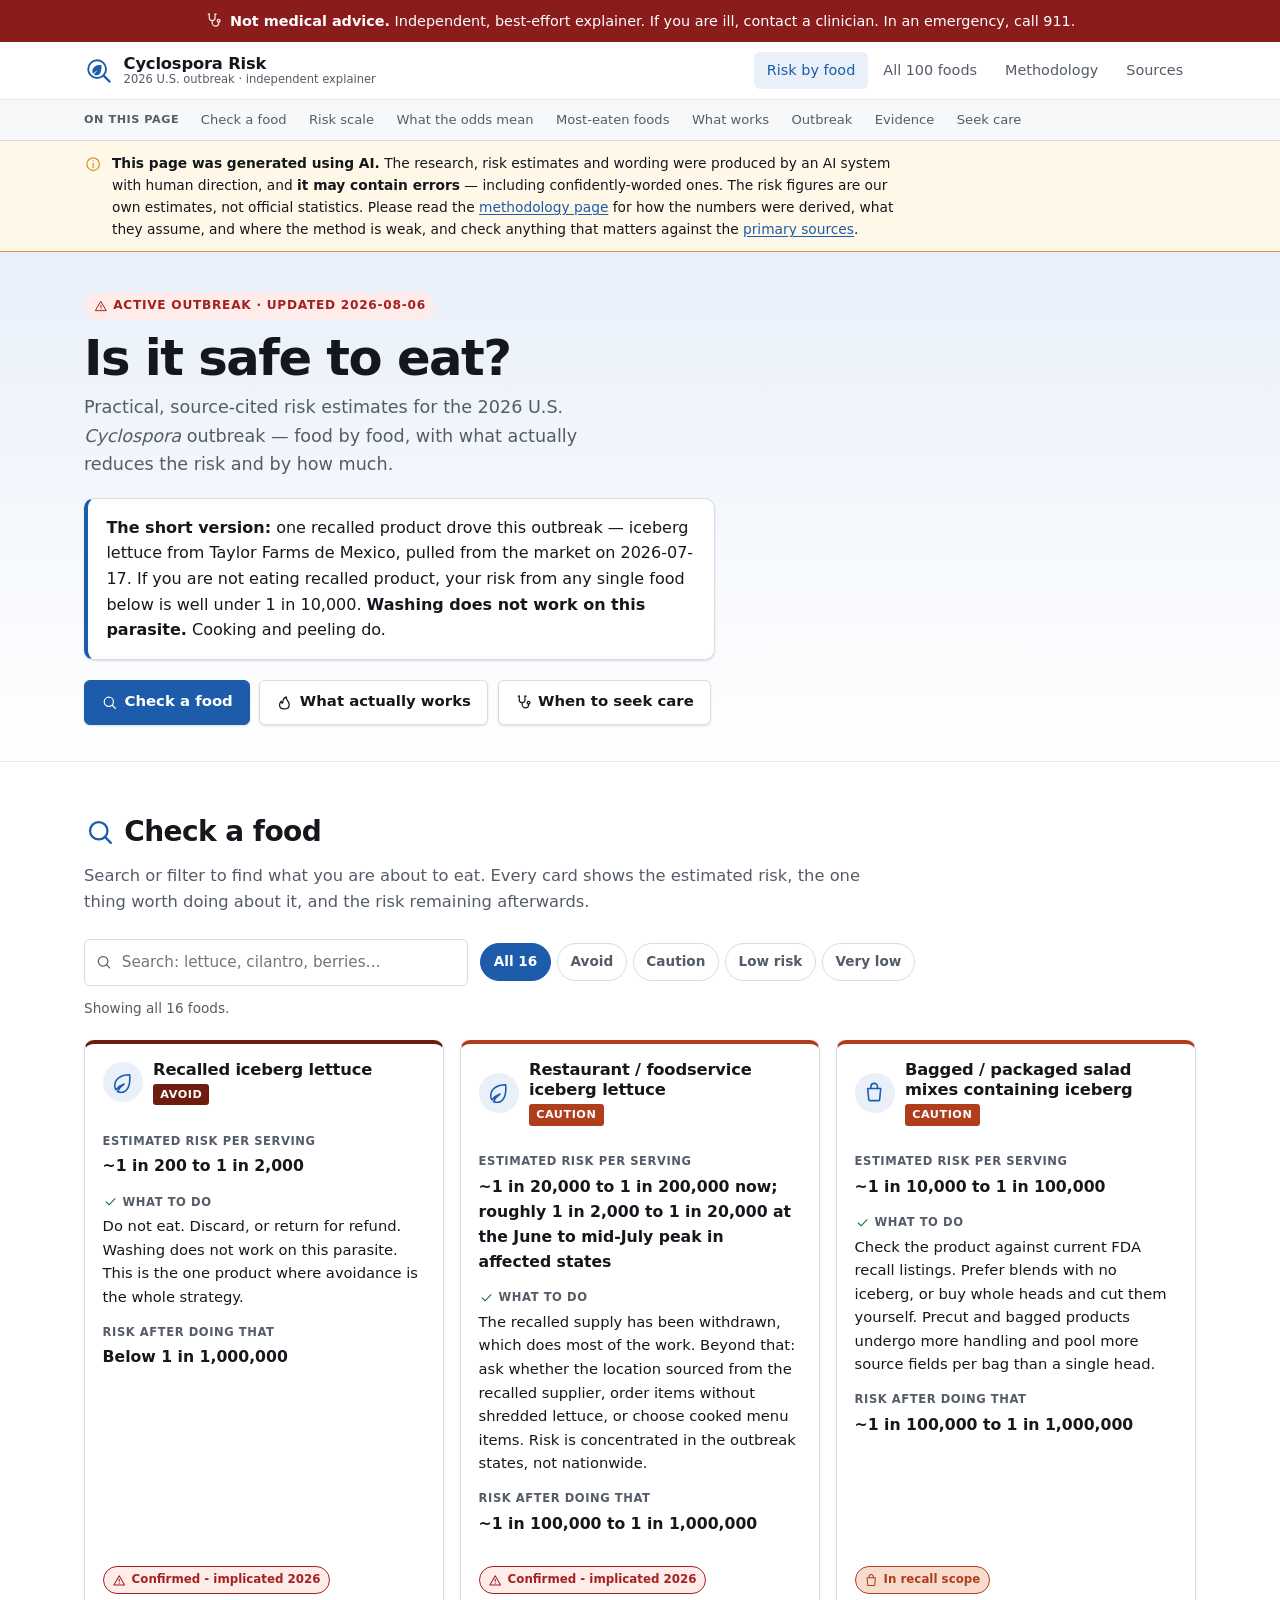
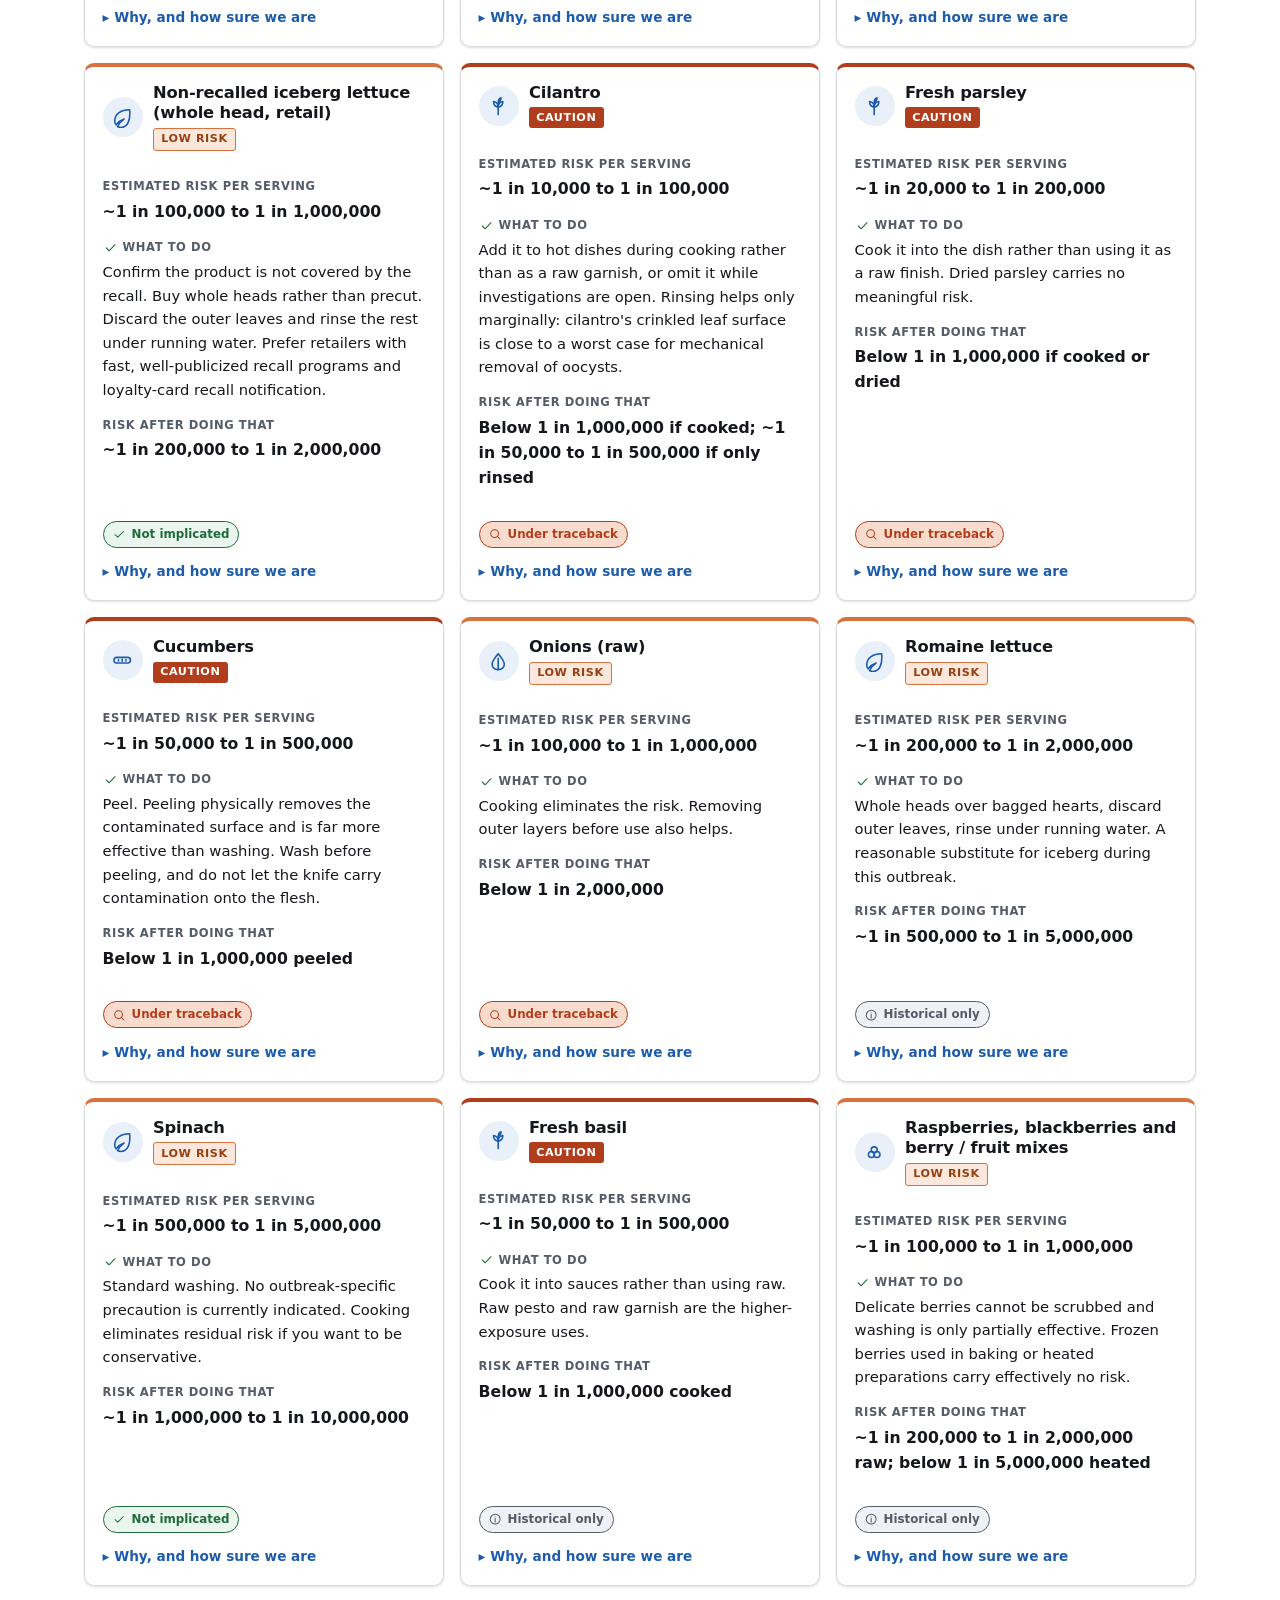
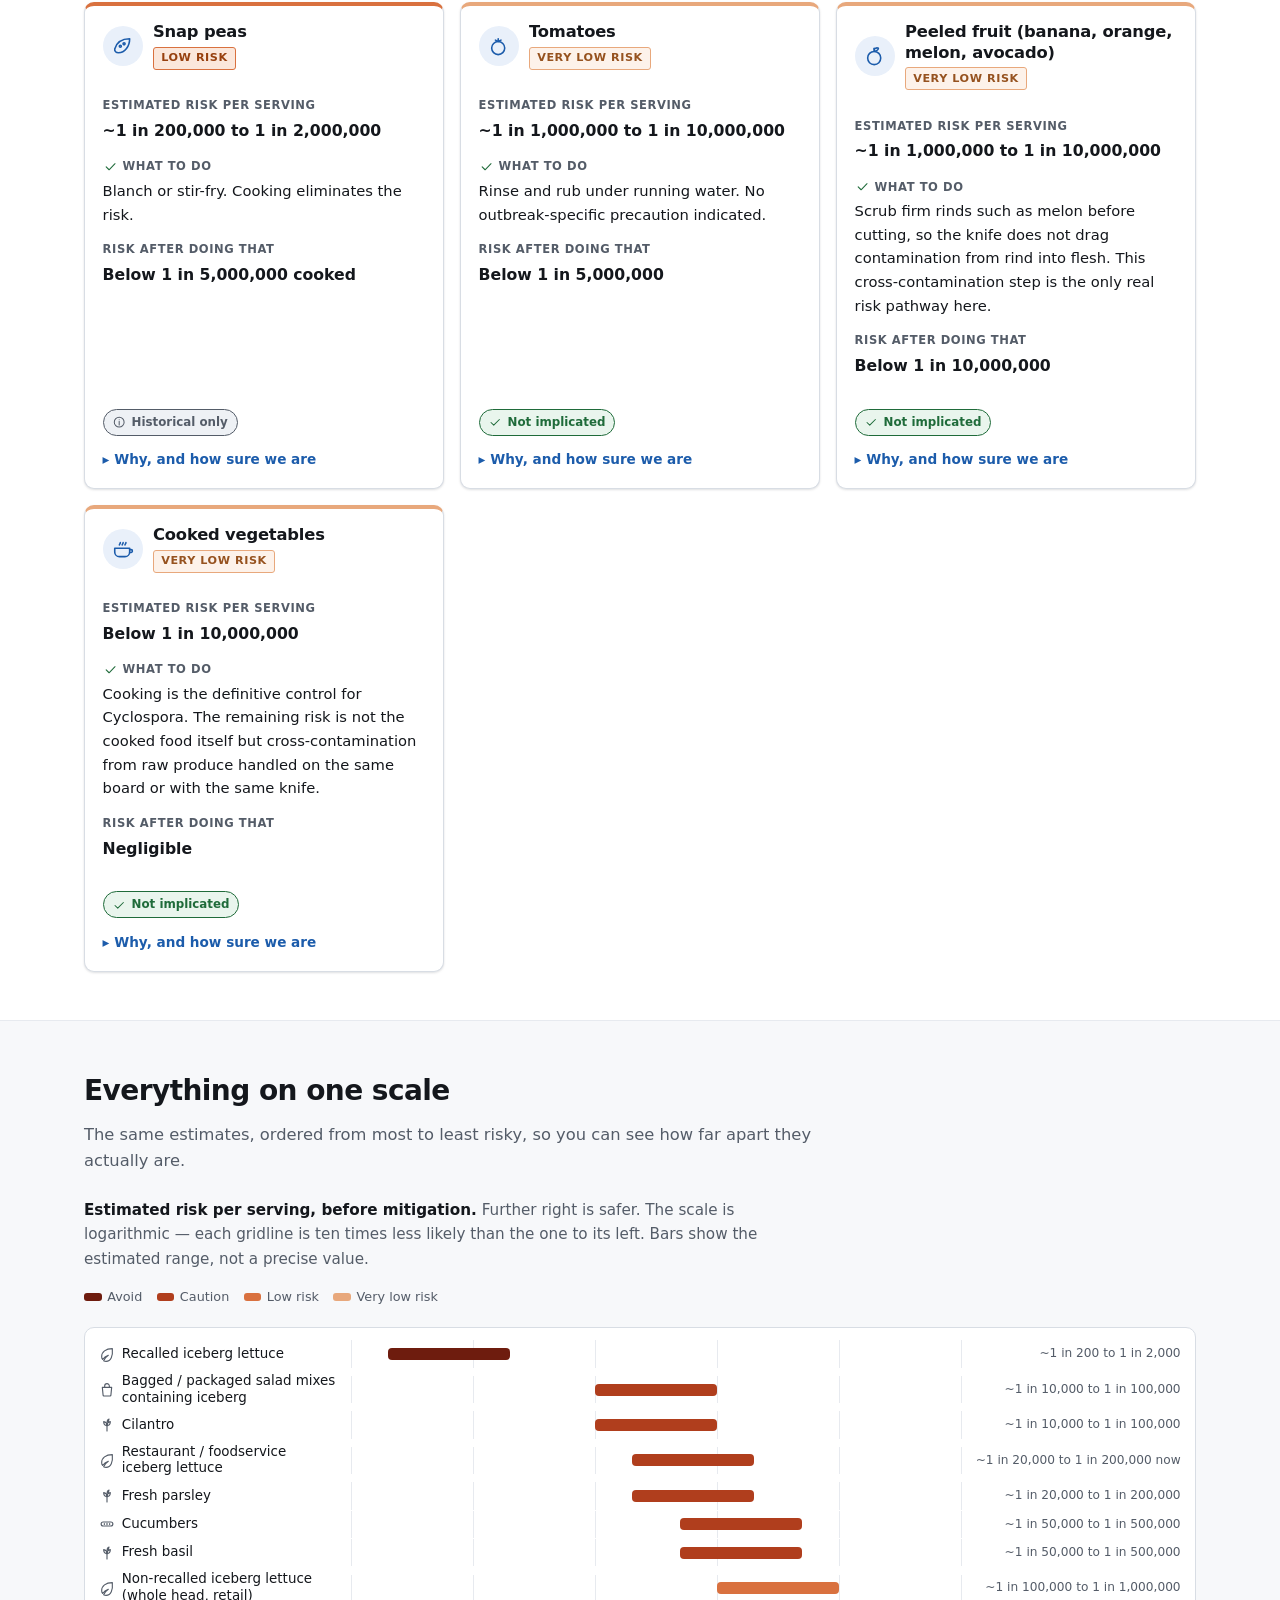
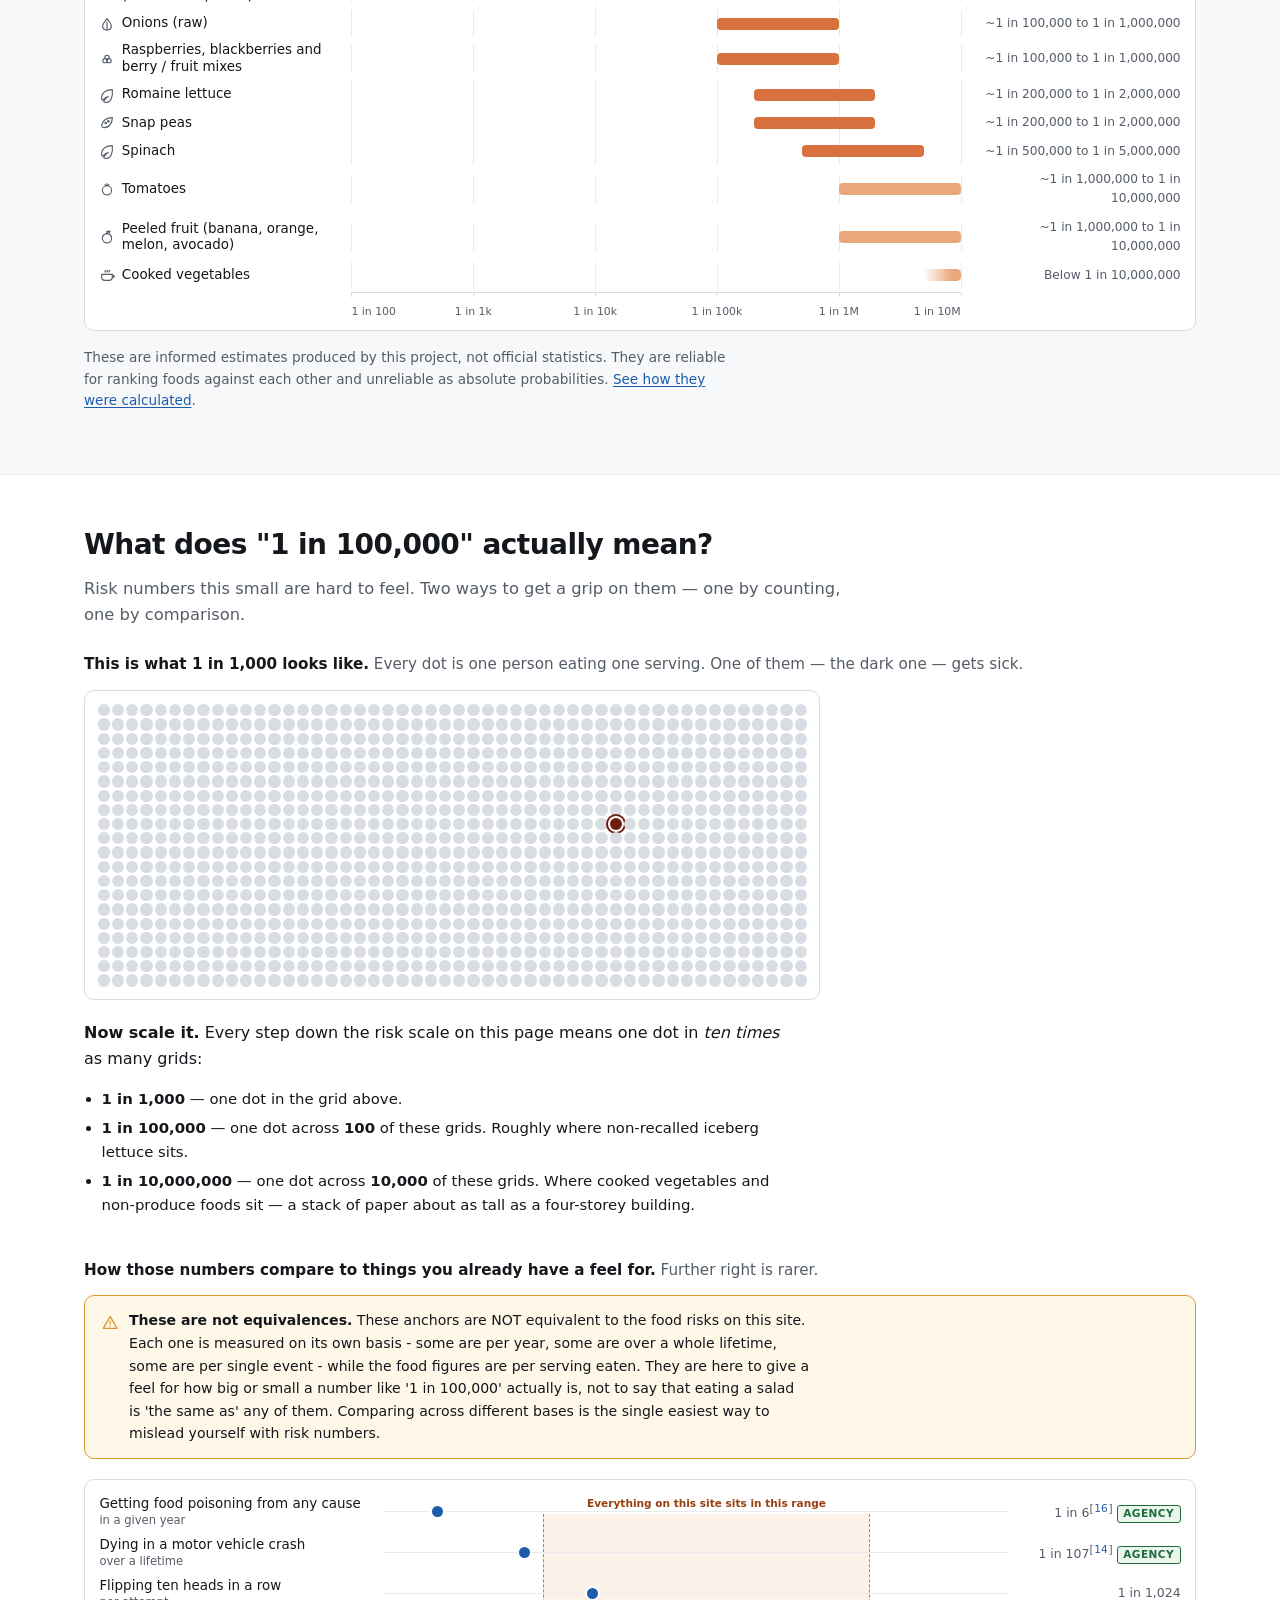
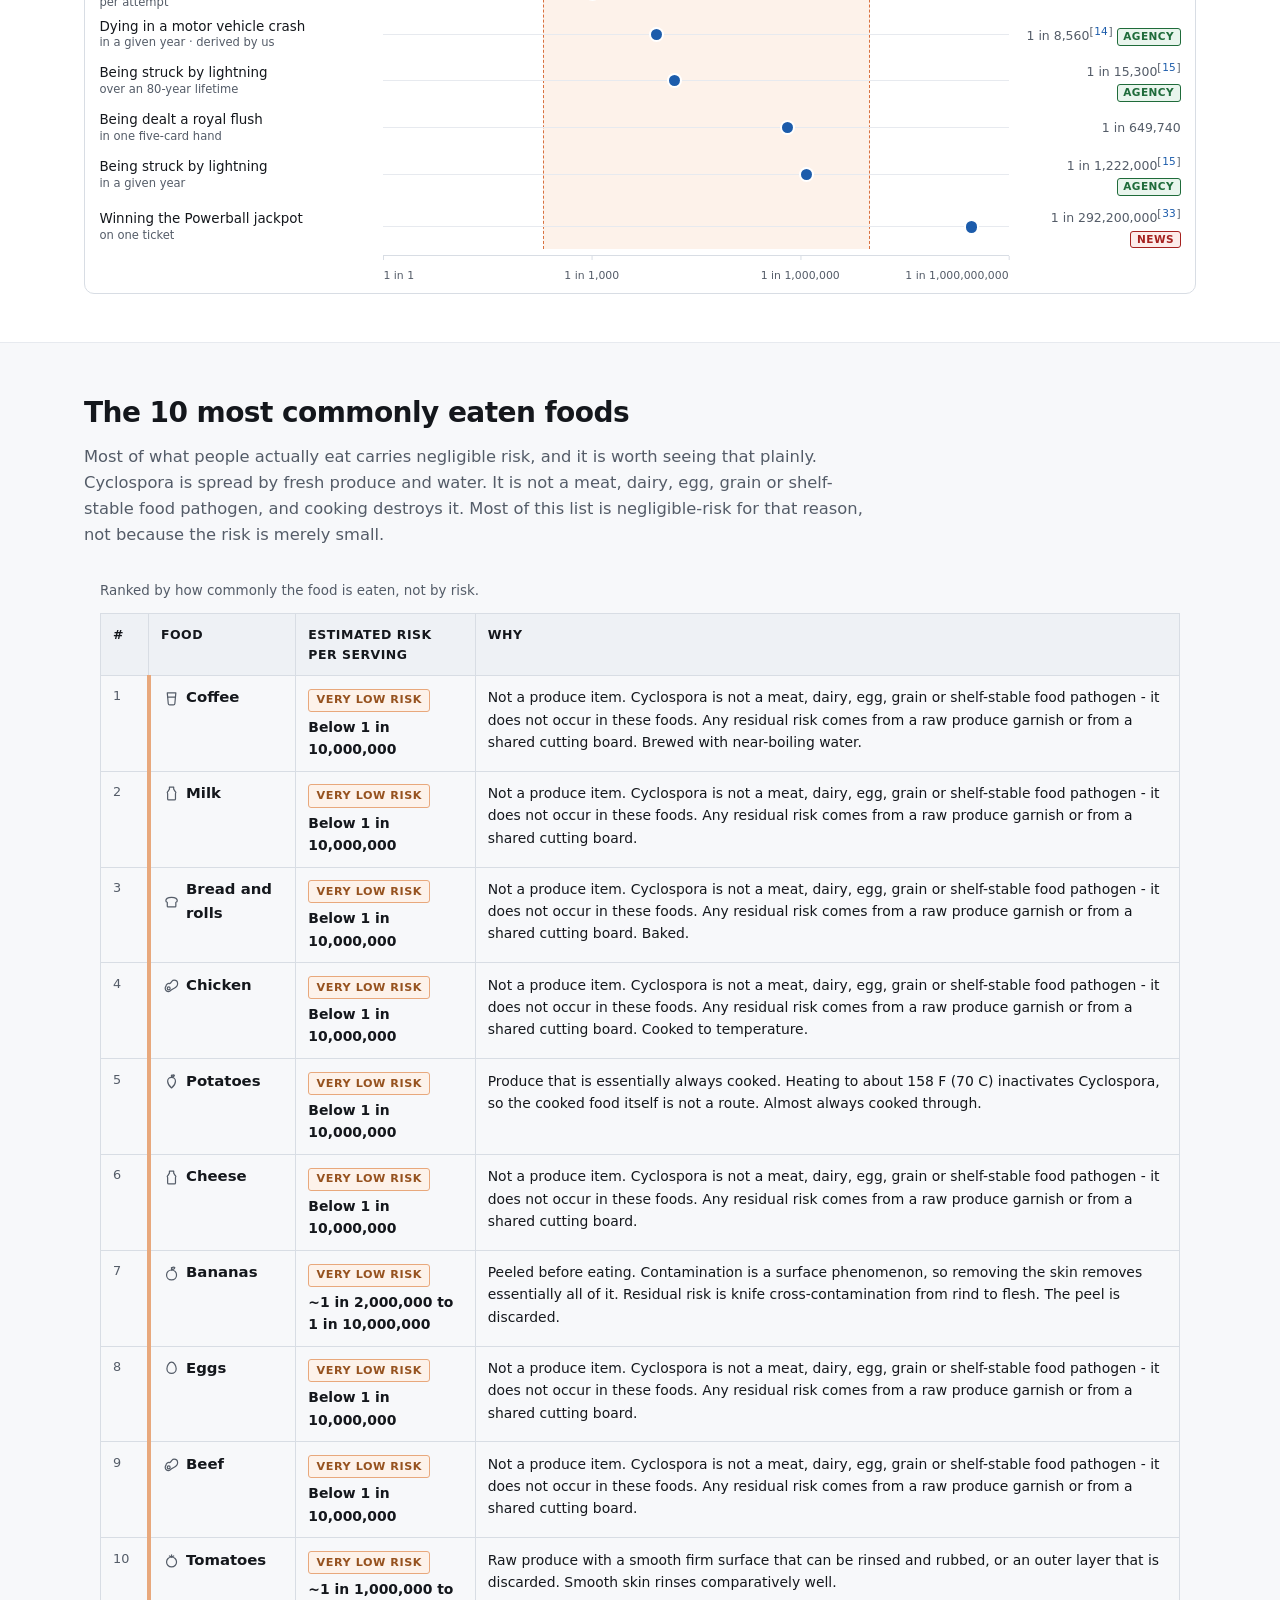
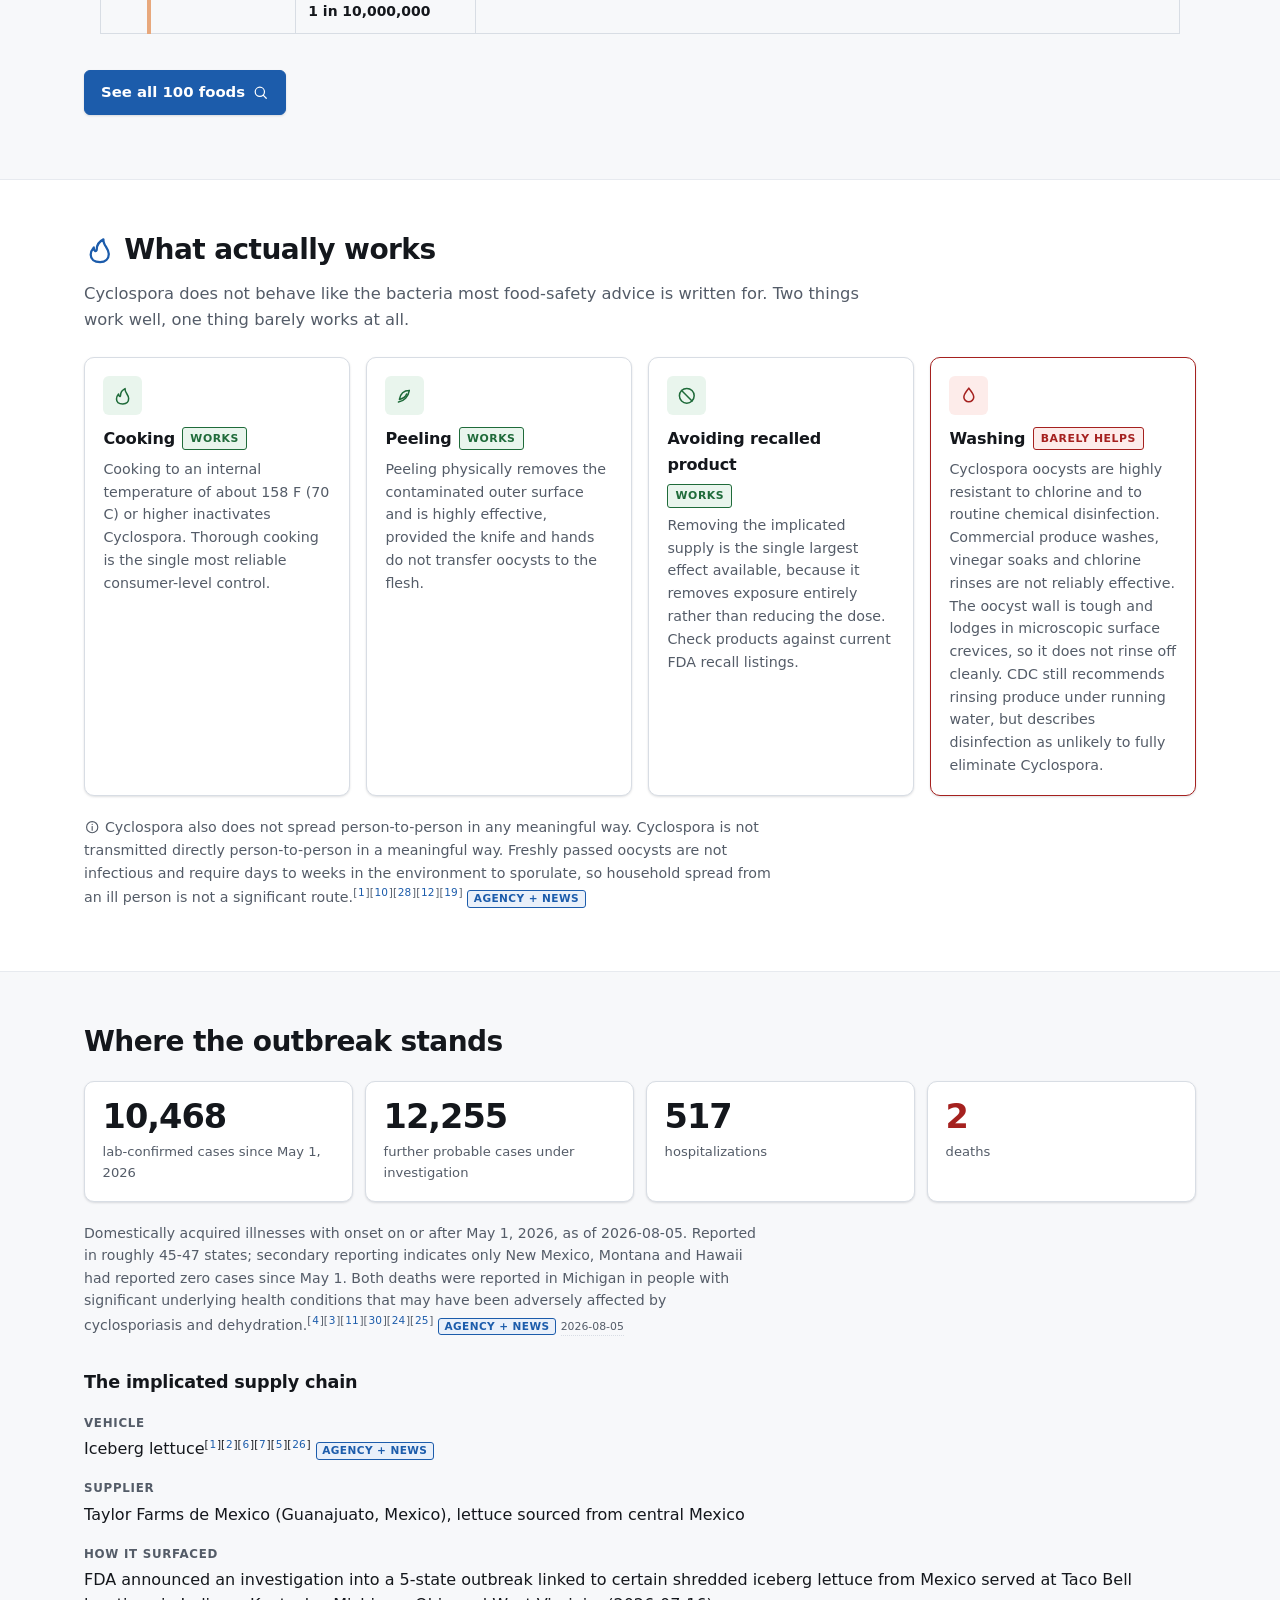
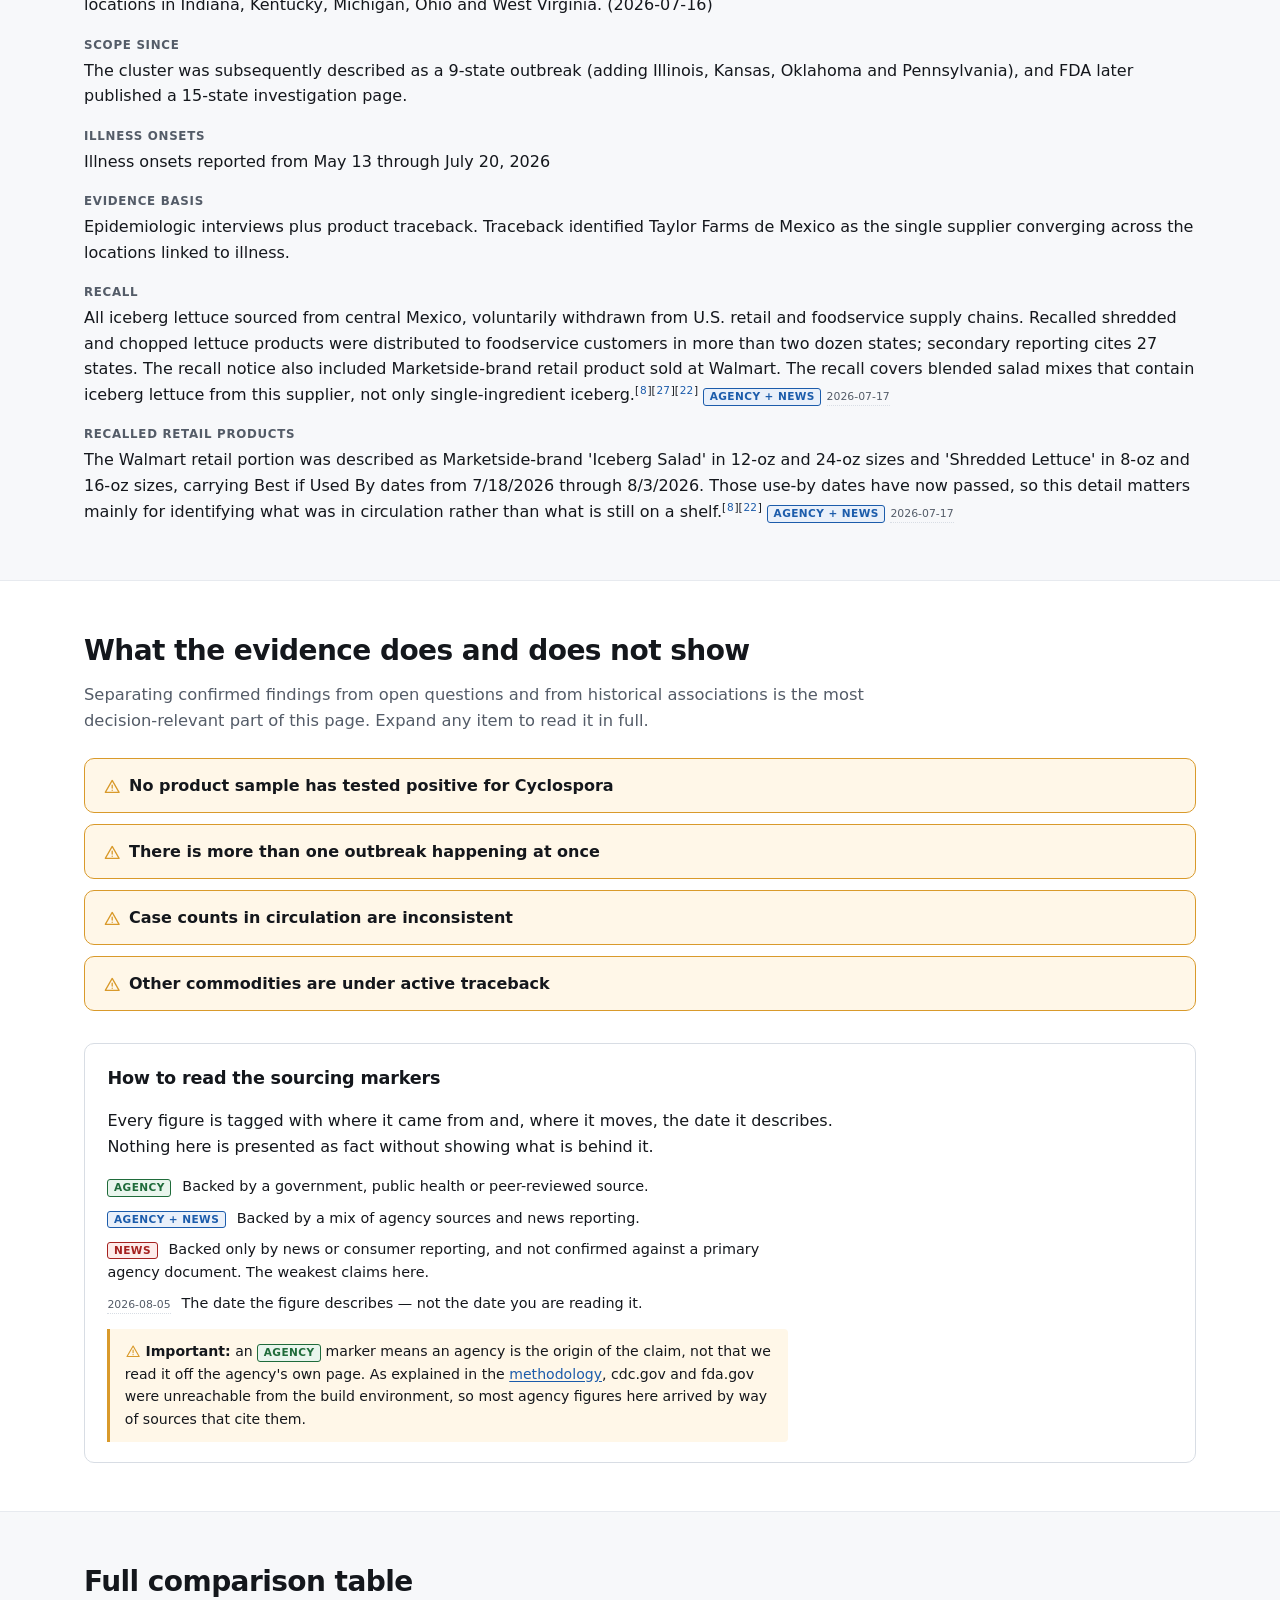
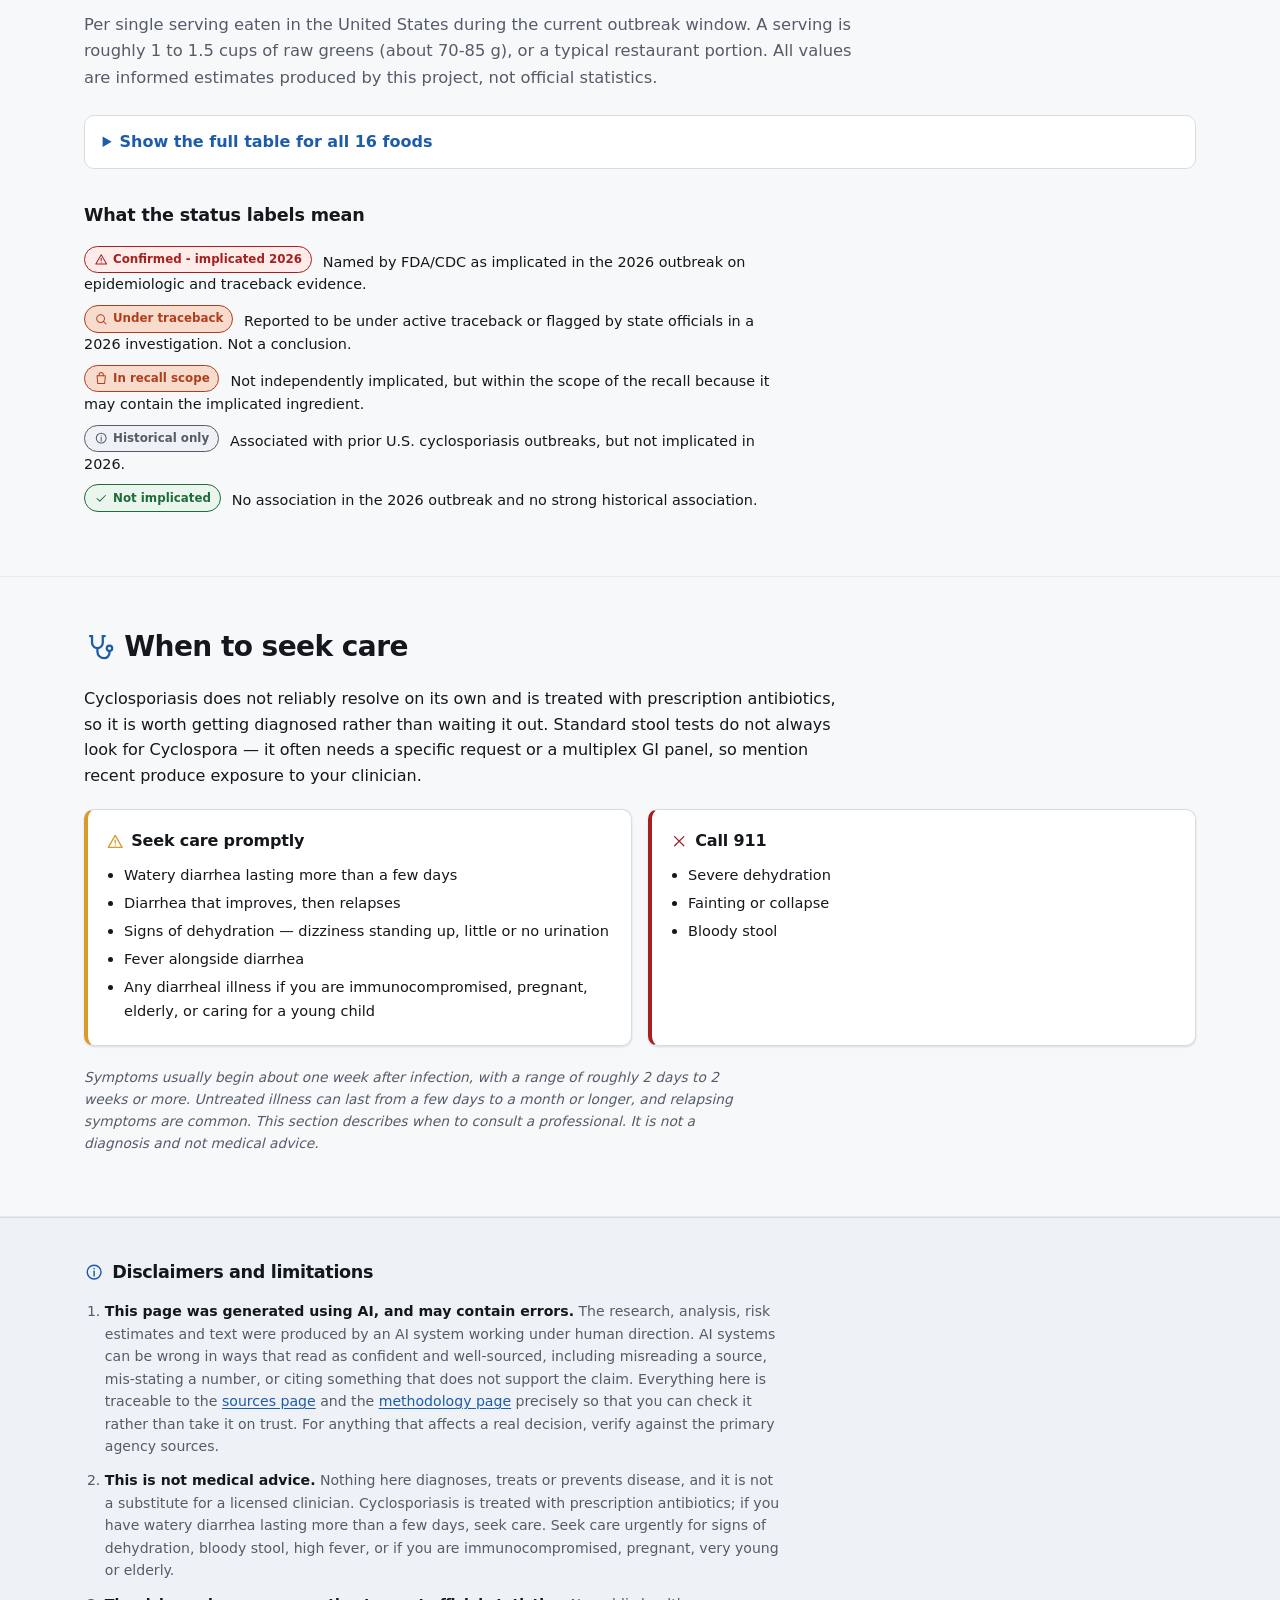
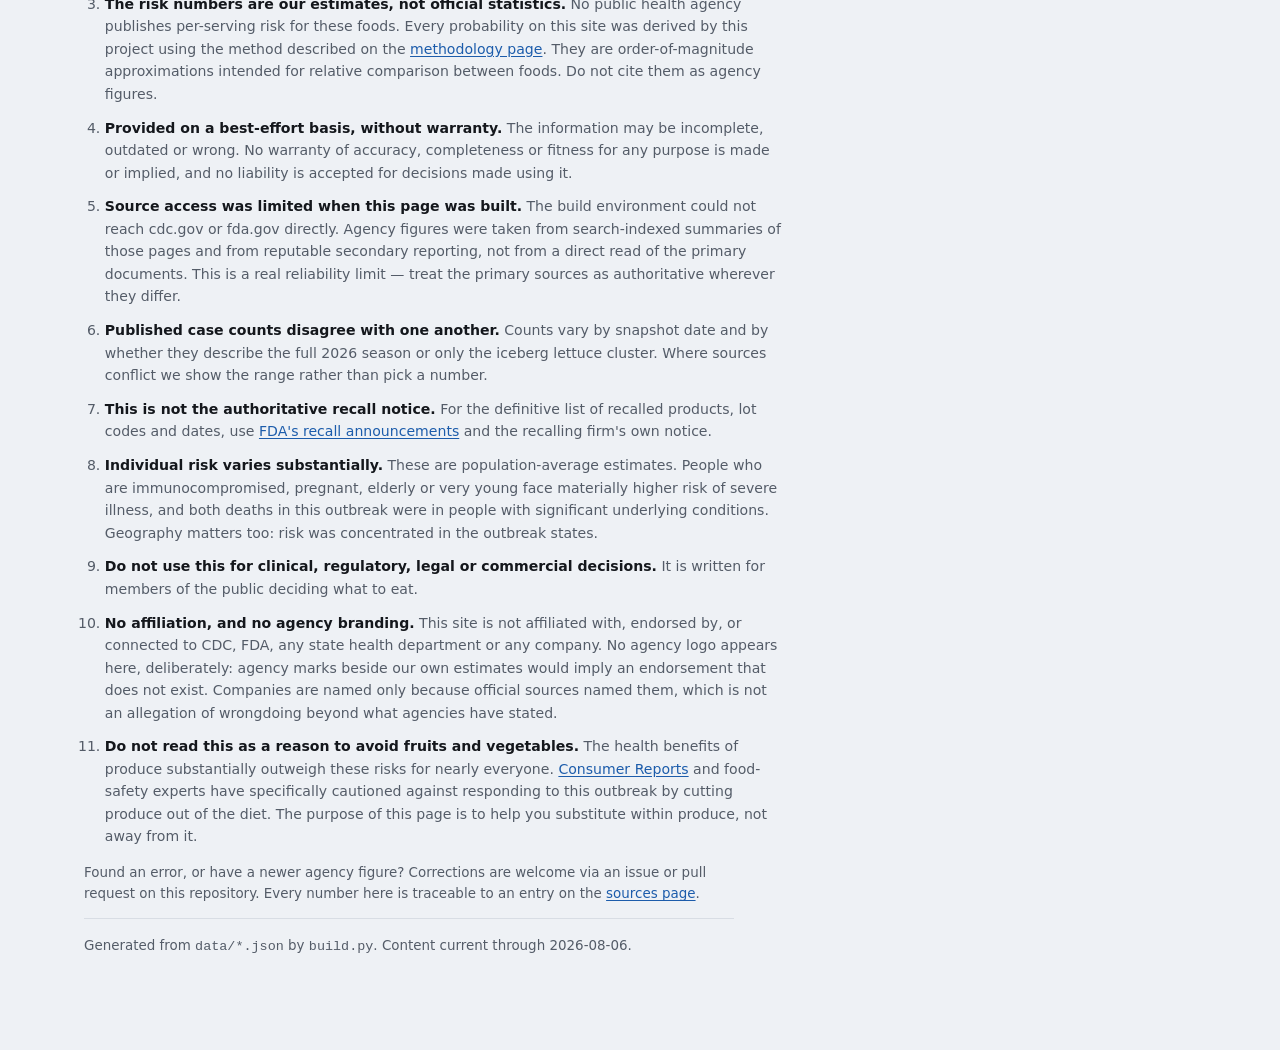
==== site/index.html @ 23170532 "Add 100-food list, risk comparisons, warning palette and AI disclosure Five changes.  1. Warning-app" ====
<!DOCTYPE html>
<html lang="en">
<head>
<meta charset="utf-8">
<meta name="viewport" content="width=device-width, initial-scale=1">
<title>Is it safe to eat? U.S. Cyclospora outbreak risk by food</title>
<meta name="description" content="Actionable, source-cited risk assessment for the 2026 U.S. Cyclospora outbreak, with per-serving estimates and mitigations by food.">
<meta name="robots" content="index, follow">
<meta name="color-scheme" content="light dark">
<link rel="stylesheet" href="assets/style.css">
<link rel="icon" href="assets/favicon.svg" type="image/svg+xml">
</head>
<body>
<svg class="sprite" aria-hidden="true" focusable="false"><symbol id="i-leaf" viewBox="0 0 24 24" fill="none" stroke="currentColor" stroke-width="1.7" stroke-linecap="round" stroke-linejoin="round"><path d="M20 4C10 4 4 9 4 16c0 2 .6 3.3 1.4 4.2C7 18 10 15.4 14 14c-3 2-5.6 4.6-7 8 1 .6 2.3 1 3.6 1C18 23 21 15 20 4Z"/></symbol><symbol id="i-herb" viewBox="0 0 24 24" fill="none" stroke="currentColor" stroke-width="1.7" stroke-linecap="round" stroke-linejoin="round"><path d="M12 21V9"/><path d="M12 13c0-3-2.2-5.5-5-6 0 3 2 5.6 5 6Z"/><path d="M12 13c0-3 2.2-5.5 5-6 0 3-2 5.6-5 6Z"/><path d="M12 8c0-2.5 1.5-4.5 3-5 0 2.5-1.2 4.4-3 5Z"/></symbol><symbol id="i-bag" viewBox="0 0 24 24" fill="none" stroke="currentColor" stroke-width="1.7" stroke-linecap="round" stroke-linejoin="round"><path d="M5 8h14l-1.2 12.2a1 1 0 0 1-1 .8H7.2a1 1 0 0 1-1-.8Z"/><path d="M8.5 8V6a3.5 3.5 0 0 1 7 0v2"/></symbol><symbol id="i-cucumber" viewBox="0 0 24 24" fill="none" stroke="currentColor" stroke-width="1.7" stroke-linecap="round" stroke-linejoin="round"><rect x="3.2" y="9" width="17.6" height="6" rx="3"/><path d="M8 11.2v1.6M12 11v2M16 11.2v1.6"/></symbol><symbol id="i-onion" viewBox="0 0 24 24" fill="none" stroke="currentColor" stroke-width="1.7" stroke-linecap="round" stroke-linejoin="round"><path d="M12 21c-4 0-6.5-2.4-6.5-5.6C5.5 11.5 9 8 12 4c3 4 6.5 7.5 6.5 11.4C18.5 18.6 16 21 12 21Z"/><path d="M12 21V9"/></symbol><symbol id="i-berry" viewBox="0 0 24 24" fill="none" stroke="currentColor" stroke-width="1.7" stroke-linecap="round" stroke-linejoin="round"><circle cx="9" cy="14.5" r="3.2"/><circle cx="15" cy="14.5" r="3.2"/><circle cx="12" cy="9.5" r="3.2"/></symbol><symbol id="i-pod" viewBox="0 0 24 24" fill="none" stroke="currentColor" stroke-width="1.7" stroke-linecap="round" stroke-linejoin="round"><path d="M4 15c2-7 8-11 16-11 0 8-5 15-12 15-2.6 0-4.4-1.6-4-4Z"/><circle cx="10" cy="12" r="1.1"/><circle cx="14" cy="9.5" r="1.1"/></symbol><symbol id="i-tomato" viewBox="0 0 24 24" fill="none" stroke="currentColor" stroke-width="1.7" stroke-linecap="round" stroke-linejoin="round"><circle cx="12" cy="14" r="7"/><path d="M12 7V4"/><path d="M9 5.5 12 7l3-1.5"/></symbol><symbol id="i-fruit" viewBox="0 0 24 24" fill="none" stroke="currentColor" stroke-width="1.7" stroke-linecap="round" stroke-linejoin="round"><path d="M12 7c-4 0-7 3-7 7s3 7 7 7 7-3 7-7-3-7-7-7Z"/><path d="M12 7V3.5"/><path d="M12 4.5c1.6-1.4 3.4-1.6 4.5-1-.2 1.6-1.6 3-4.5 3"/></symbol><symbol id="i-cooked" viewBox="0 0 24 24" fill="none" stroke="currentColor" stroke-width="1.7" stroke-linecap="round" stroke-linejoin="round"><path d="M4 11h16v4a5 5 0 0 1-5 5H9a5 5 0 0 1-5-5Z"/><path d="M20 12.5h1.5a1.5 1.5 0 0 1 0 3H20"/><path d="M9 7.5c0-1 1-1.5 1-2.5M12 7.5c0-1 1-1.5 1-2.5M15 7.5c0-1 1-1.5 1-2.5"/></symbol><symbol id="i-grain" viewBox="0 0 24 24" fill="none" stroke="currentColor" stroke-width="1.7" stroke-linecap="round" stroke-linejoin="round"><path d="M12 21V9"/><path d="M12 12c-2.4 0-4-1.7-4-4 2.4 0 4 1.7 4 4Z"/><path d="M12 12c2.4 0 4-1.7 4-4-2.4 0-4 1.7-4 4Z"/><path d="M12 7c-2 0-3.4-1.4-3.4-3.2C10.6 3.8 12 5.2 12 7Z"/><path d="M12 7c2 0 3.4-1.4 3.4-3.2C13.4 3.8 12 5.2 12 7Z"/></symbol><symbol id="i-bread" viewBox="0 0 24 24" fill="none" stroke="currentColor" stroke-width="1.7" stroke-linecap="round" stroke-linejoin="round"><path d="M4 11c0-3 3.6-5 8-5s8 2 8 5c0 1.5-1.2 2-2 2v5.5a1 1 0 0 1-1 1H7a1 1 0 0 1-1-1V13c-.8 0-2-.5-2-2Z"/></symbol><symbol id="i-dairy" viewBox="0 0 24 24" fill="none" stroke="currentColor" stroke-width="1.7" stroke-linecap="round" stroke-linejoin="round"><path d="M9 3h6v2.8l2.2 3.4A2 2 0 0 1 17.5 12v7.5a1.5 1.5 0 0 1-1.5 1.5H8a1.5 1.5 0 0 1-1.5-1.5V12a2 2 0 0 1 .3-2.8L9 5.8Z"/></symbol><symbol id="i-meat" viewBox="0 0 24 24" fill="none" stroke="currentColor" stroke-width="1.7" stroke-linecap="round" stroke-linejoin="round"><path d="M15.5 4.5c3 0 5 2.2 5 5 0 3.4-2.8 5.4-5.4 6.6-2.2 1-3 1.4-4.2 2.8A4 4 0 0 1 4.2 13a4 4 0 0 1 5.4-3.7c1.4-1.2 1.8-2 2.8-3.2 1-1.1 2-1.6 3.1-1.6Z"/><circle cx="8" cy="16" r="2"/></symbol><symbol id="i-fish" viewBox="0 0 24 24" fill="none" stroke="currentColor" stroke-width="1.7" stroke-linecap="round" stroke-linejoin="round"><path d="M3 12c3-4 7-6 10.5-6 3.5 0 6 2.2 7.5 6-1.5 3.8-4 6-7.5 6C9.5 18 6 16 3 12Z"/><path d="m21 12 .0 0"/><circle cx="16.5" cy="10.5" r="1"/><path d="M3 12c1.5-1 2.5-1.4 3.5-1.5M3 12c1.5 1 2.5 1.4 3.5 1.5"/></symbol><symbol id="i-egg" viewBox="0 0 24 24" fill="none" stroke="currentColor" stroke-width="1.7" stroke-linecap="round" stroke-linejoin="round"><path d="M12 3c3.6 0 6.5 5 6.5 9.2A6.5 6.5 0 0 1 5.5 12.2C5.5 8 8.4 3 12 3Z"/></symbol><symbol id="i-drink" viewBox="0 0 24 24" fill="none" stroke="currentColor" stroke-width="1.7" stroke-linecap="round" stroke-linejoin="round"><path d="M6 4h12l-1.4 15.2a2 2 0 0 1-2 1.8H9.4a2 2 0 0 1-2-1.8Z"/><path d="M6.7 10h10.6"/></symbol><symbol id="i-nut" viewBox="0 0 24 24" fill="none" stroke="currentColor" stroke-width="1.7" stroke-linecap="round" stroke-linejoin="round"><path d="M12 3c4 0 7 3.6 7 8.4S15.6 21 12 21s-7-4.4-7-9.6S8 3 12 3Z"/><path d="M12 3.5v17M8 8c1.6 1.4 1.6 6.6 0 8M16 8c-1.6 1.4-1.6 6.6 0 8"/></symbol><symbol id="i-sweet" viewBox="0 0 24 24" fill="none" stroke="currentColor" stroke-width="1.7" stroke-linecap="round" stroke-linejoin="round"><circle cx="12" cy="13" r="6"/><path d="M12 7V4"/><path d="M9.5 10.5c.8-.8 2-1.2 3-1"/></symbol><symbol id="i-snack" viewBox="0 0 24 24" fill="none" stroke="currentColor" stroke-width="1.7" stroke-linecap="round" stroke-linejoin="round"><path d="M4.5 9h15l-1.6 10.2a1 1 0 0 1-1 .8H7.1a1 1 0 0 1-1-.8Z"/><path d="M7 9V6.5A2.5 2.5 0 0 1 9.5 4h5A2.5 2.5 0 0 1 17 6.5V9"/></symbol><symbol id="i-root" viewBox="0 0 24 24" fill="none" stroke="currentColor" stroke-width="1.7" stroke-linecap="round" stroke-linejoin="round"><path d="M12 21c-3.5-3-5.5-6-5.5-9.5A5.5 5.5 0 0 1 12 6a5.5 5.5 0 0 1 5.5 5.5C17.5 15 15.5 18 12 21Z"/><path d="M12 6V3"/><path d="M12 4c1.4-1.2 3-1.4 4-.9-.2 1.4-1.4 2.6-4 2.6"/></symbol><symbol id="i-search" viewBox="0 0 24 24" fill="none" stroke="currentColor" stroke-width="1.7" stroke-linecap="round" stroke-linejoin="round"><circle cx="11" cy="11" r="6.5"/><path d="m20 20-4.4-4.4"/></symbol><symbol id="i-flame" viewBox="0 0 24 24" fill="none" stroke="currentColor" stroke-width="1.7" stroke-linecap="round" stroke-linejoin="round"><path d="M12 21c3.9 0 6.5-2.4 6.5-6 0-4.5-4.5-6.5-4-11-3 1.5-5 4.5-5 7.5 0 1-.7 1.5-1.3 1-.7-.6-.9-1.6-.9-2.5-1.3 1.5-2.3 3.4-2.3 5.5 0 3.3 2.6 5.5 7 5.5Z"/></symbol><symbol id="i-peel" viewBox="0 0 24 24" fill="none" stroke="currentColor" stroke-width="1.7" stroke-linecap="round" stroke-linejoin="round"><path d="M5 19c6-1 11-6 12-13"/><path d="M17 6c-6 0-10 4-11 10 4-1 7-3 8-6"/></symbol><symbol id="i-ban" viewBox="0 0 24 24" fill="none" stroke="currentColor" stroke-width="1.7" stroke-linecap="round" stroke-linejoin="round"><circle cx="12" cy="12" r="8.2"/><path d="m6.2 6.2 11.6 11.6"/></symbol><symbol id="i-droplet" viewBox="0 0 24 24" fill="none" stroke="currentColor" stroke-width="1.7" stroke-linecap="round" stroke-linejoin="round"><path d="M12 3.5c3.5 4.2 5.5 7 5.5 9.7A5.5 5.5 0 0 1 6.5 13.2C6.5 10.5 8.5 7.7 12 3.5Z"/></symbol><symbol id="i-alert" viewBox="0 0 24 24" fill="none" stroke="currentColor" stroke-width="1.7" stroke-linecap="round" stroke-linejoin="round"><path d="M12 4.5 21 20H3Z"/><path d="M12 10.5v4"/><path d="M12 17.2v.1"/></symbol><symbol id="i-info" viewBox="0 0 24 24" fill="none" stroke="currentColor" stroke-width="1.7" stroke-linecap="round" stroke-linejoin="round"><circle cx="12" cy="12" r="8.2"/><path d="M12 11v5.5"/><path d="M12 7.8v.1"/></symbol><symbol id="i-check" viewBox="0 0 24 24" fill="none" stroke="currentColor" stroke-width="1.7" stroke-linecap="round" stroke-linejoin="round"><path d="m5 12.5 4.6 4.5L19 7.5"/></symbol><symbol id="i-cross" viewBox="0 0 24 24" fill="none" stroke="currentColor" stroke-width="1.7" stroke-linecap="round" stroke-linejoin="round"><path d="M6 6l12 12M18 6 6 18"/></symbol><symbol id="i-stethoscope" viewBox="0 0 24 24" fill="none" stroke="currentColor" stroke-width="1.7" stroke-linecap="round" stroke-linejoin="round"><path d="M6 3v5a4 4 0 0 0 8 0V3"/><path d="M6 3H4.5M14 3h1.5"/><path d="M10 12v2.5a5 5 0 0 0 5 5 4 4 0 0 0 4-4V14"/><circle cx="19" cy="12.2" r="2"/></symbol></svg>
<a class="skip" href="#main">Skip to content</a>

<div class="alert-bar" role="region" aria-label="Medical disclaimer">
  <svg class="icon alert-icon" aria-hidden="true" focusable="false"><use href="#i-stethoscope"></use></svg>
  <span><strong>Not medical advice.</strong> Independent, best-effort explainer.
  If you are ill, contact a clinician. In an emergency, call 911.</span>
</div>

<header class="site-header">
  <div class="wrap header-inner">
    <a class="brand" href="index.html">
      <svg class="logo-mark" viewBox="0 0 32 32" aria-hidden="true" focusable="false"><circle cx="14" cy="14" r="9.5" fill="none" stroke="currentColor" stroke-width="2"/><path d="m21.2 21.2 6 6" fill="none" stroke="currentColor" stroke-width="2.6" stroke-linecap="round"/><path d="M18.5 9.2c-6 0-9.6 3-9.6 7.2 0 1.2.4 2 .9 2.5 1-1.3 2.8-2.9 5.2-3.7-1.8 1.2-3.4 2.7-4.2 4.8.6.3 1.4.6 2.2.6 4.4 0 6.2-4.8 5.5-11.4Z" fill="currentColor"/></svg>
      <span class="brand-text">
        <span class="brand-name">Cyclospora Risk</span>
        <span class="brand-sub">2026 U.S. outbreak &middot; independent explainer</span>
      </span>
    </a>
    <nav class="site-nav" aria-label="Primary">
        <a href="index.html" class="active" aria-current="page">Risk by food</a>
        <a href="foods.html">All 100 foods</a>
        <a href="methodology.html">Methodology</a>
        <a href="sources.html">Sources</a>
    </nav>
  </div>
  <nav class="jump" aria-label="Sections on this page"><div class="wrap jump-inner"><span class="jump-label">On this page</span><a href="#check">Check a food</a><a href="#scale">Risk scale</a><a href="#sense">What the odds mean</a><a href="#top10">Most-eaten foods</a><a href="#works">What works</a><a href="#status">Outbreak</a><a href="#evidence">Evidence</a><a href="#care">Seek care</a></div></nav>
</header>

<div class="ai-note" role="note">
  <div class="wrap ai-note-inner">
    <svg class="icon" aria-hidden="true" focusable="false"><use href="#i-info"></use></svg>
    <p><strong>This page was generated using AI.</strong> The research, risk estimates and
       wording were produced by an AI system with human direction, and
       <strong>it may contain errors</strong> &mdash; including confidently-worded ones.
       The risk figures are our own estimates, not official statistics. Please read the
       <a href="methodology.html">methodology page</a> for how the numbers were derived,
       what they assume, and where the method is weak, and check anything that matters
       against the <a href="sources.html">primary sources</a>.</p>
  </div>
</div>

<main id="main">

<section class="hero" aria-labelledby="hero-h">
  <div class="wrap">
    <p class="eyebrow"><svg class="icon" aria-hidden="true" focusable="false"><use href="#i-alert"></use></svg> Active outbreak &middot; updated 2026-08-06</p>
    <h1 id="hero-h">Is it safe to eat?</h1>
    <p class="hero-lede">Practical, source-cited risk estimates for the 2026 U.S.
       <em>Cyclospora</em> outbreak &mdash; food by food, with what actually reduces
       the risk and by how much.</p>
    <div class="hero-answer">
      <p><strong>The short version:</strong> one recalled product drove this outbreak
         &mdash; iceberg lettuce from Taylor Farms de Mexico, pulled from the market on
         2026-07-17. If you are not eating recalled product, your risk from any
         single food below is well under 1 in 10,000. <strong>Washing does not work on
         this parasite.</strong> Cooking and peeling do.</p>
    </div>
    <div class="hero-actions">
      <a class="btn btn-primary" href="#check"><svg class="icon" aria-hidden="true" focusable="false"><use href="#i-search"></use></svg> Check a food</a>
      <a class="btn" href="#works"><svg class="icon" aria-hidden="true" focusable="false"><use href="#i-flame"></use></svg> What actually works</a>
      <a class="btn" href="#care"><svg class="icon" aria-hidden="true" focusable="false"><use href="#i-stethoscope"></use></svg> When to seek care</a>
    </div>
  </div>
</section>

<section id="check" class="band-section" aria-labelledby="check-h">
  <div class="wrap">
    <h2 id="check-h"><svg class="icon" aria-hidden="true" focusable="false"><use href="#i-search"></use></svg> Check a food</h2>
    <p class="section-intro">Search or filter to find what you are about to eat.
       Every card shows the estimated risk, the one thing worth doing about it, and
       the risk remaining afterwards.</p>

    <div class="filters">
      <div class="search-wrap">
        <svg class="icon search-icon" aria-hidden="true" focusable="false"><use href="#i-search"></use></svg>
        <label class="vh" for="food-search">Search foods</label>
        <input type="search" id="food-search" placeholder="Search: lettuce, cilantro, berries&hellip;"
               autocomplete="off">
      </div>
      <div class="chips" role="group" aria-label="Filter by risk level">
        <button type="button" class="chip is-on" data-filter="all">All 16</button>
        <button type="button" class="chip chip-high" data-filter="high">Avoid</button>
        <button type="button" class="chip chip-moderate" data-filter="moderate">Caution</button>
        <button type="button" class="chip chip-low" data-filter="low">Low risk</button>
        <button type="button" class="chip chip-very-low" data-filter="very-low">Very low</button>
      </div>
    </div>
    <p class="filter-status" id="filter-status" role="status"></p>

    <div class="cards" id="cards">
      <article class="card card-high" data-name="recalled iceberg lettuce taylor farms de mexico product sourced from central mexico, as consumed before the july 17 recall took effect. mostly shredded/chopped foodservice packs, plus marketside retail product at walmart."
               data-band="high">
        <header class="card-head">
          <span class="card-icon"><svg class="icon" aria-hidden="true" focusable="false"><use href="#i-leaf"></use></svg></span>
          <h3>Recalled iceberg lettuce</h3>
          <span class="band band-high">Avoid</span>
        </header>
        <dl class="card-body">
          <dt>Estimated risk per serving</dt>
          <dd class="card-risk">~1 in 200 to 1 in 2,000</dd>
          <dt><svg class="icon" aria-hidden="true" focusable="false"><use href="#i-check"></use></svg> What to do</dt>
          <dd>Do not eat. Discard, or return for refund. Washing does not work on this parasite. This is the one product where avoidance is the whole strategy.</dd>
          <dt>Risk after doing that</dt>
          <dd class="card-risk">Below 1 in 1,000,000</dd>
        </dl>
        <footer class="card-foot">
          <span class="status status-confirmed"><svg class="icon" aria-hidden="true" focusable="false"><use href="#i-alert"></use></svg>Confirmed - implicated 2026</span>
          <details class="card-more">
            <summary>Why, and how sure we are</summary>
            <p>Taylor Farms de Mexico product sourced from central Mexico, as consumed before the July 17 recall took effect. Mostly shredded/chopped foodservice packs, plus Marketside retail product at Walmart.<sup class="cite">[<a href="sources.html#fda-recall" title="Taylor Fresh Foods Recalls Iceberg Lettuce from Central Mexico Because of Possible Health Risk (FDA)">8</a>][<a href="sources.html#fda-9state" title="Investigation of 9-State Outbreak of Cyclospora Illnesses: Iceberg Lettuce (July 2026) (FDA)">6</a>][<a href="sources.html#cdc-outbreak" title="Cyclospora Outbreak Linked to Iceberg Lettuce (CDC)">1</a>][<a href="sources.html#nbc-source" title="Taylor Farms recalls iceberg lettuce amid cyclosporiasis outbreak (FDA names source) (NBC News)">26</a>]</sup> <span class="prov prov-agency-news" title="This claim rests on a mix of agency sources and news reporting."><span class="vh">Sourcing: </span>agency + news</span></p>
            <p class="residual-note">The product has been off the market since mid-July and is long past shelf life, so present-day residual risk is driven by the recall having been effective, not by anything a consumer does now.</p>
            <p class="conf">Confidence in this estimate:
               <strong>moderate</strong></p>
          </details>
        </footer>
      </article>
      <article class="card card-moderate" data-name="restaurant / foodservice iceberg lettuce shredded iceberg on tacos, burgers, sandwiches and salad bars. this is the exposure route that drove the outbreak: the initial cluster was traced to shredded lettuce served at taco bell locations in five states."
               data-band="moderate">
        <header class="card-head">
          <span class="card-icon"><svg class="icon" aria-hidden="true" focusable="false"><use href="#i-leaf"></use></svg></span>
          <h3>Restaurant / foodservice iceberg lettuce</h3>
          <span class="band band-moderate">Caution</span>
        </header>
        <dl class="card-body">
          <dt>Estimated risk per serving</dt>
          <dd class="card-risk">~1 in 20,000 to 1 in 200,000 now; roughly 1 in 2,000 to 1 in 20,000 at the June to mid-July peak in affected states</dd>
          <dt><svg class="icon" aria-hidden="true" focusable="false"><use href="#i-check"></use></svg> What to do</dt>
          <dd>The recalled supply has been withdrawn, which does most of the work. Beyond that: ask whether the location sourced from the recalled supplier, order items without shredded lettuce, or choose cooked menu items. Risk is concentrated in the outbreak states, not nationwide.</dd>
          <dt>Risk after doing that</dt>
          <dd class="card-risk">~1 in 100,000 to 1 in 1,000,000</dd>
        </dl>
        <footer class="card-foot">
          <span class="status status-confirmed"><svg class="icon" aria-hidden="true" focusable="false"><use href="#i-alert"></use></svg>Confirmed - implicated 2026</span>
          <details class="card-more">
            <summary>Why, and how sure we are</summary>
            <p>Shredded iceberg on tacos, burgers, sandwiches and salad bars. This is the exposure route that drove the outbreak: the initial cluster was traced to shredded lettuce served at Taco Bell locations in five states.<sup class="cite">[<a href="sources.html#fda-9state" title="Investigation of 9-State Outbreak of Cyclospora Illnesses: Iceberg Lettuce (July 2026) (FDA)">6</a>][<a href="sources.html#cdc-outbreak" title="Cyclospora Outbreak Linked to Iceberg Lettuce (CDC)">1</a>][<a href="sources.html#cnn-safe-food" title="What food is safe to eat and what to avoid as cyclosporiasis outbreak surges (CNN)">22</a>]</sup> <span class="prov prov-agency-news" title="This claim rests on a mix of agency sources and news reporting."><span class="vh">Sourcing: </span>agency + news</span></p>
            <p class="residual-note">Residual risk reflects that foodservice shredded lettuce involves heavy handling and pooled supply, so a future contaminated lot would again spread widely before detection.</p>
            <p class="conf">Confidence in this estimate:
               <strong>low to moderate</strong></p>
          </details>
        </footer>
      </article>
      <article class="card card-moderate" data-name="bagged / packaged salad mixes containing iceberg blended mixes are explicitly within the recall scope where they contain iceberg from the implicated supplier."
               data-band="moderate">
        <header class="card-head">
          <span class="card-icon"><svg class="icon" aria-hidden="true" focusable="false"><use href="#i-bag"></use></svg></span>
          <h3>Bagged / packaged salad mixes containing iceberg</h3>
          <span class="band band-moderate">Caution</span>
        </header>
        <dl class="card-body">
          <dt>Estimated risk per serving</dt>
          <dd class="card-risk">~1 in 10,000 to 1 in 100,000</dd>
          <dt><svg class="icon" aria-hidden="true" focusable="false"><use href="#i-check"></use></svg> What to do</dt>
          <dd>Check the product against current FDA recall listings. Prefer blends with no iceberg, or buy whole heads and cut them yourself. Precut and bagged products undergo more handling and pool more source fields per bag than a single head.</dd>
          <dt>Risk after doing that</dt>
          <dd class="card-risk">~1 in 100,000 to 1 in 1,000,000</dd>
        </dl>
        <footer class="card-foot">
          <span class="status status-linked-by-recall"><svg class="icon" aria-hidden="true" focusable="false"><use href="#i-bag"></use></svg>In recall scope</span>
          <details class="card-more">
            <summary>Why, and how sure we are</summary>
            <p>Blended mixes are explicitly within the recall scope where they contain iceberg from the implicated supplier.<sup class="cite">[<a href="sources.html#cnn-safe-food" title="What food is safe to eat and what to avoid as cyclosporiasis outbreak surges (CNN)">22</a>][<a href="sources.html#fda-recall" title="Taylor Fresh Foods Recalls Iceberg Lettuce from Central Mexico Because of Possible Health Risk (FDA)">8</a>][<a href="sources.html#time-experts" title="What Food Safety Experts Are Eating During the Cyclospora Outbreak (TIME)">31</a>]</sup> <span class="prov prov-agency-news" title="This claim rests on a mix of agency sources and news reporting."><span class="vh">Sourcing: </span>agency + news</span></p>
            <p class="residual-note">Checking recall lists is effective but lags: a contaminated lot circulates before it is identified. That lag is why residual risk does not fall to the level of whole-head produce.</p>
            <p class="conf">Confidence in this estimate:
               <strong>low to moderate</strong></p>
          </details>
        </footer>
      </article>
      <article class="card card-low" data-name="non-recalled iceberg lettuce (whole head, retail) whole heads, predominantly domestic summer supply from california&#x27;s salinas valley rather than central mexico. read this row carefully: iceberg lettuce is the implicated commodity in this outbreak, and what is implicated is one supplier&#x27;s product, not the crop. traceback identifies the supply chains it can see, so the possibility that the implicated supply extends beyond the recall cannot be excluded, particularly given that no product sample ever tested positive."
               data-band="low">
        <header class="card-head">
          <span class="card-icon"><svg class="icon" aria-hidden="true" focusable="false"><use href="#i-leaf"></use></svg></span>
          <h3>Non-recalled iceberg lettuce (whole head, retail)</h3>
          <span class="band band-low">Low risk</span>
        </header>
        <dl class="card-body">
          <dt>Estimated risk per serving</dt>
          <dd class="card-risk">~1 in 100,000 to 1 in 1,000,000</dd>
          <dt><svg class="icon" aria-hidden="true" focusable="false"><use href="#i-check"></use></svg> What to do</dt>
          <dd>Confirm the product is not covered by the recall. Buy whole heads rather than precut. Discard the outer leaves and rinse the rest under running water. Prefer retailers with fast, well-publicized recall programs and loyalty-card recall notification.</dd>
          <dt>Risk after doing that</dt>
          <dd class="card-risk">~1 in 200,000 to 1 in 2,000,000</dd>
        </dl>
        <footer class="card-foot">
          <span class="status status-not-implicated"><svg class="icon" aria-hidden="true" focusable="false"><use href="#i-check"></use></svg>Not implicated</span>
          <details class="card-more">
            <summary>Why, and how sure we are</summary>
            <p>Whole heads, predominantly domestic summer supply from California&#x27;s Salinas Valley rather than central Mexico. Read this row carefully: iceberg lettuce IS the implicated commodity in this outbreak, and what is implicated is one supplier&#x27;s product, not the crop. Traceback identifies the supply chains it can see, so the possibility that the implicated supply extends beyond the recall cannot be excluded, particularly given that no product sample ever tested positive.<sup class="cite">[<a href="sources.html#cnn-safe-food" title="What food is safe to eat and what to avoid as cyclosporiasis outbreak surges (CNN)">22</a>][<a href="sources.html#time-experts" title="What Food Safety Experts Are Eating During the Cyclospora Outbreak (TIME)">31</a>][<a href="sources.html#usda-lettuce" title="Romaine and leaf lettuces almost as popular as head lettuce (per capita availability) (USDA Economic Research Service)">13</a>][<a href="sources.html#usnews-falsepos" title="FDA: Iceberg Lettuce Recall Stands After False Positive For Cyclospora (U.S. News / HealthDay)">29</a>]</sup> <span class="prov prov-agency-news" title="This claim rests on a mix of agency sources and news reporting."><span class="vh">Sourcing: </span>agency + news</span></p>
            <p class="residual-note">Note that washing contributes little here. The gain comes from avoiding the implicated supply chain and from less handling, not from the rinse.</p>
            <p class="conf">Confidence in this estimate:
               <strong>low</strong></p>
          </details>
        </footer>
      </article>
      <article class="card card-moderate" data-name="cilantro reported to be a focus of traceback in at least one 2026 investigation. north carolina officials indicated cilantro and parsley may be behind that state&#x27;s rise in cases. also carries the strongest historical record of any herb, from the 2013-2015 outbreaks traced to puebla, mexico."
               data-band="moderate">
        <header class="card-head">
          <span class="card-icon"><svg class="icon" aria-hidden="true" focusable="false"><use href="#i-herb"></use></svg></span>
          <h3>Cilantro</h3>
          <span class="band band-moderate">Caution</span>
        </header>
        <dl class="card-body">
          <dt>Estimated risk per serving</dt>
          <dd class="card-risk">~1 in 10,000 to 1 in 100,000</dd>
          <dt><svg class="icon" aria-hidden="true" focusable="false"><use href="#i-check"></use></svg> What to do</dt>
          <dd>Add it to hot dishes during cooking rather than as a raw garnish, or omit it while investigations are open. Rinsing helps only marginally: cilantro&#x27;s crinkled leaf surface is close to a worst case for mechanical removal of oocysts.</dd>
          <dt>Risk after doing that</dt>
          <dd class="card-risk">Below 1 in 1,000,000 if cooked; ~1 in 50,000 to 1 in 500,000 if only rinsed</dd>
        </dl>
        <footer class="card-foot">
          <span class="status status-under-traceback"><svg class="icon" aria-hidden="true" focusable="false"><use href="#i-search"></use></svg>Under traceback</span>
          <details class="card-more">
            <summary>Why, and how sure we are</summary>
            <p>Reported to be a focus of traceback in at least one 2026 investigation. North Carolina officials indicated cilantro and parsley may be behind that state&#x27;s rise in cases. Also carries the strongest historical record of any herb, from the 2013-2015 outbreaks traced to Puebla, Mexico.<sup class="cite">[<a href="sources.html#cr-consumers" title="Cyclospora Outbreak 2026: What Consumers Need to Know and What Must Change (Consumer Reports (Advocacy))">20</a>][<a href="sources.html#cnn-safe-food" title="What food is safe to eat and what to avoid as cyclosporiasis outbreak surges (CNN)">22</a>]</sup> <span class="prov prov-news" title="This claim rests only on news or consumer reporting. It has not been confirmed against a primary agency document."><span class="vh">Sourcing: </span>news</span></p>
            <p class="residual-note">The gap between those two numbers is the single largest mitigation effect on this table. Heat works; washing does not.</p>
            <p class="conf">Confidence in this estimate:
               <strong>low</strong></p>
          </details>
        </footer>
      </article>
      <article class="card card-moderate" data-name="fresh parsley flagged alongside cilantro by north carolina officials. same leaf structure and similar supply chains."
               data-band="moderate">
        <header class="card-head">
          <span class="card-icon"><svg class="icon" aria-hidden="true" focusable="false"><use href="#i-herb"></use></svg></span>
          <h3>Fresh parsley</h3>
          <span class="band band-moderate">Caution</span>
        </header>
        <dl class="card-body">
          <dt>Estimated risk per serving</dt>
          <dd class="card-risk">~1 in 20,000 to 1 in 200,000</dd>
          <dt><svg class="icon" aria-hidden="true" focusable="false"><use href="#i-check"></use></svg> What to do</dt>
          <dd>Cook it into the dish rather than using it as a raw finish. Dried parsley carries no meaningful risk.</dd>
          <dt>Risk after doing that</dt>
          <dd class="card-risk">Below 1 in 1,000,000 if cooked or dried</dd>
        </dl>
        <footer class="card-foot">
          <span class="status status-under-traceback"><svg class="icon" aria-hidden="true" focusable="false"><use href="#i-search"></use></svg>Under traceback</span>
          <details class="card-more">
            <summary>Why, and how sure we are</summary>
            <p>Flagged alongside cilantro by North Carolina officials. Same leaf structure and similar supply chains.<sup class="cite">[<a href="sources.html#cnn-safe-food" title="What food is safe to eat and what to avoid as cyclosporiasis outbreak surges (CNN)">22</a>]</sup> <span class="prov prov-news" title="This claim rests only on news or consumer reporting. It has not been confirmed against a primary agency document."><span class="vh">Sourcing: </span>news</span></p>
            
            <p class="conf">Confidence in this estimate:
               <strong>low</strong></p>
          </details>
        </footer>
      </article>
      <article class="card card-moderate" data-name="cucumbers reported among the commodities under traceback in a 2026 investigation. no confirmed link."
               data-band="moderate">
        <header class="card-head">
          <span class="card-icon"><svg class="icon" aria-hidden="true" focusable="false"><use href="#i-cucumber"></use></svg></span>
          <h3>Cucumbers</h3>
          <span class="band band-moderate">Caution</span>
        </header>
        <dl class="card-body">
          <dt>Estimated risk per serving</dt>
          <dd class="card-risk">~1 in 50,000 to 1 in 500,000</dd>
          <dt><svg class="icon" aria-hidden="true" focusable="false"><use href="#i-check"></use></svg> What to do</dt>
          <dd>Peel. Peeling physically removes the contaminated surface and is far more effective than washing. Wash before peeling, and do not let the knife carry contamination onto the flesh.</dd>
          <dt>Risk after doing that</dt>
          <dd class="card-risk">Below 1 in 1,000,000 peeled</dd>
        </dl>
        <footer class="card-foot">
          <span class="status status-under-traceback"><svg class="icon" aria-hidden="true" focusable="false"><use href="#i-search"></use></svg>Under traceback</span>
          <details class="card-more">
            <summary>Why, and how sure we are</summary>
            <p>Reported among the commodities under traceback in a 2026 investigation. No confirmed link.<sup class="cite">[<a href="sources.html#cr-consumers" title="Cyclospora Outbreak 2026: What Consumers Need to Know and What Must Change (Consumer Reports (Advocacy))">20</a>]</sup> <span class="prov prov-news" title="This claim rests only on news or consumer reporting. It has not been confirmed against a primary agency document."><span class="vh">Sourcing: </span>news</span></p>
            
            <p class="conf">Confidence in this estimate:
               <strong>low</strong></p>
          </details>
        </footer>
      </article>
      <article class="card card-low" data-name="onions (raw) reported among commodities under traceback in a 2026 investigation. onions are usually cooked or have outer layers removed, which limits exposure."
               data-band="low">
        <header class="card-head">
          <span class="card-icon"><svg class="icon" aria-hidden="true" focusable="false"><use href="#i-onion"></use></svg></span>
          <h3>Onions (raw)</h3>
          <span class="band band-low">Low risk</span>
        </header>
        <dl class="card-body">
          <dt>Estimated risk per serving</dt>
          <dd class="card-risk">~1 in 100,000 to 1 in 1,000,000</dd>
          <dt><svg class="icon" aria-hidden="true" focusable="false"><use href="#i-check"></use></svg> What to do</dt>
          <dd>Cooking eliminates the risk. Removing outer layers before use also helps.</dd>
          <dt>Risk after doing that</dt>
          <dd class="card-risk">Below 1 in 2,000,000</dd>
        </dl>
        <footer class="card-foot">
          <span class="status status-under-traceback"><svg class="icon" aria-hidden="true" focusable="false"><use href="#i-search"></use></svg>Under traceback</span>
          <details class="card-more">
            <summary>Why, and how sure we are</summary>
            <p>Reported among commodities under traceback in a 2026 investigation. Onions are usually cooked or have outer layers removed, which limits exposure.<sup class="cite">[<a href="sources.html#cr-consumers" title="Cyclospora Outbreak 2026: What Consumers Need to Know and What Must Change (Consumer Reports (Advocacy))">20</a>]</sup> <span class="prov prov-news" title="This claim rests only on news or consumer reporting. It has not been confirmed against a primary agency document."><span class="vh">Sourcing: </span>news</span></p>
            
            <p class="conf">Confidence in this estimate:
               <strong>low</strong></p>
          </details>
        </footer>
      </article>
      <article class="card card-low" data-name="romaine lettuce not named in the 2026 investigation. lettuce generally has appeared in past cyclosporiasis outbreaks, so this is not a zero-history commodity."
               data-band="low">
        <header class="card-head">
          <span class="card-icon"><svg class="icon" aria-hidden="true" focusable="false"><use href="#i-leaf"></use></svg></span>
          <h3>Romaine lettuce</h3>
          <span class="band band-low">Low risk</span>
        </header>
        <dl class="card-body">
          <dt>Estimated risk per serving</dt>
          <dd class="card-risk">~1 in 200,000 to 1 in 2,000,000</dd>
          <dt><svg class="icon" aria-hidden="true" focusable="false"><use href="#i-check"></use></svg> What to do</dt>
          <dd>Whole heads over bagged hearts, discard outer leaves, rinse under running water. A reasonable substitute for iceberg during this outbreak.</dd>
          <dt>Risk after doing that</dt>
          <dd class="card-risk">~1 in 500,000 to 1 in 5,000,000</dd>
        </dl>
        <footer class="card-foot">
          <span class="status status-historical"><svg class="icon" aria-hidden="true" focusable="false"><use href="#i-info"></use></svg>Historical only</span>
          <details class="card-more">
            <summary>Why, and how sure we are</summary>
            <p>Not named in the 2026 investigation. Lettuce generally has appeared in past cyclosporiasis outbreaks, so this is not a zero-history commodity.<sup class="cite">[<a href="sources.html#cnn-safe-food" title="What food is safe to eat and what to avoid as cyclosporiasis outbreak surges (CNN)">22</a>][<a href="sources.html#time-experts" title="What Food Safety Experts Are Eating During the Cyclospora Outbreak (TIME)">31</a>]</sup> <span class="prov prov-news" title="This claim rests only on news or consumer reporting. It has not been confirmed against a primary agency document."><span class="vh">Sourcing: </span>news</span></p>
            
            <p class="conf">Confidence in this estimate:
               <strong>low to moderate</strong></p>
          </details>
        </footer>
      </article>
      <article class="card card-low" data-name="spinach explicitly not named in the current outbreak investigation. reporting indicates cdc considers it safe to eat with standard washing."
               data-band="low">
        <header class="card-head">
          <span class="card-icon"><svg class="icon" aria-hidden="true" focusable="false"><use href="#i-leaf"></use></svg></span>
          <h3>Spinach</h3>
          <span class="band band-low">Low risk</span>
        </header>
        <dl class="card-body">
          <dt>Estimated risk per serving</dt>
          <dd class="card-risk">~1 in 500,000 to 1 in 5,000,000</dd>
          <dt><svg class="icon" aria-hidden="true" focusable="false"><use href="#i-check"></use></svg> What to do</dt>
          <dd>Standard washing. No outbreak-specific precaution is currently indicated. Cooking eliminates residual risk if you want to be conservative.</dd>
          <dt>Risk after doing that</dt>
          <dd class="card-risk">~1 in 1,000,000 to 1 in 10,000,000</dd>
        </dl>
        <footer class="card-foot">
          <span class="status status-not-implicated"><svg class="icon" aria-hidden="true" focusable="false"><use href="#i-check"></use></svg>Not implicated</span>
          <details class="card-more">
            <summary>Why, and how sure we are</summary>
            <p>Explicitly not named in the current outbreak investigation. Reporting indicates CDC considers it safe to eat with standard washing.<sup class="cite">[<a href="sources.html#cnn-safe-food" title="What food is safe to eat and what to avoid as cyclosporiasis outbreak surges (CNN)">22</a>]</sup> <span class="prov prov-news" title="This claim rests only on news or consumer reporting. It has not been confirmed against a primary agency document."><span class="vh">Sourcing: </span>news</span></p>
            
            <p class="conf">Confidence in this estimate:
               <strong>moderate</strong></p>
          </details>
        </footer>
      </article>
      <article class="card card-moderate" data-name="fresh basil not implicated in 2026, but basil has a real u.s. outbreak history, including outbreaks traced to imported basil in 2019 and 2020."
               data-band="moderate">
        <header class="card-head">
          <span class="card-icon"><svg class="icon" aria-hidden="true" focusable="false"><use href="#i-herb"></use></svg></span>
          <h3>Fresh basil</h3>
          <span class="band band-moderate">Caution</span>
        </header>
        <dl class="card-body">
          <dt>Estimated risk per serving</dt>
          <dd class="card-risk">~1 in 50,000 to 1 in 500,000</dd>
          <dt><svg class="icon" aria-hidden="true" focusable="false"><use href="#i-check"></use></svg> What to do</dt>
          <dd>Cook it into sauces rather than using raw. Raw pesto and raw garnish are the higher-exposure uses.</dd>
          <dt>Risk after doing that</dt>
          <dd class="card-risk">Below 1 in 1,000,000 cooked</dd>
        </dl>
        <footer class="card-foot">
          <span class="status status-historical"><svg class="icon" aria-hidden="true" focusable="false"><use href="#i-info"></use></svg>Historical only</span>
          <details class="card-more">
            <summary>Why, and how sure we are</summary>
            <p>Not implicated in 2026, but basil has a real U.S. outbreak history, including outbreaks traced to imported basil in 2019 and 2020.<sup class="cite">[<a href="sources.html#cnn-safe-food" title="What food is safe to eat and what to avoid as cyclosporiasis outbreak surges (CNN)">22</a>][<a href="sources.html#fda-cyclospora" title="Cyclospora (foodborne pathogen overview) (FDA)">9</a>]</sup> <span class="prov prov-agency-news" title="This claim rests on a mix of agency sources and news reporting."><span class="vh">Sourcing: </span>agency + news</span></p>
            
            <p class="conf">Confidence in this estimate:
               <strong>low</strong></p>
          </details>
        </footer>
      </article>
      <article class="card card-low" data-name="raspberries, blackberries and berry / fruit mixes not implicated in 2026. historically the most famous u.s. cyclosporiasis vehicle, from the 1996-1997 outbreaks traced to imported guatemalan raspberries."
               data-band="low">
        <header class="card-head">
          <span class="card-icon"><svg class="icon" aria-hidden="true" focusable="false"><use href="#i-berry"></use></svg></span>
          <h3>Raspberries, blackberries and berry / fruit mixes</h3>
          <span class="band band-low">Low risk</span>
        </header>
        <dl class="card-body">
          <dt>Estimated risk per serving</dt>
          <dd class="card-risk">~1 in 100,000 to 1 in 1,000,000</dd>
          <dt><svg class="icon" aria-hidden="true" focusable="false"><use href="#i-check"></use></svg> What to do</dt>
          <dd>Delicate berries cannot be scrubbed and washing is only partially effective. Frozen berries used in baking or heated preparations carry effectively no risk.</dd>
          <dt>Risk after doing that</dt>
          <dd class="card-risk">~1 in 200,000 to 1 in 2,000,000 raw; below 1 in 5,000,000 heated</dd>
        </dl>
        <footer class="card-foot">
          <span class="status status-historical"><svg class="icon" aria-hidden="true" focusable="false"><use href="#i-info"></use></svg>Historical only</span>
          <details class="card-more">
            <summary>Why, and how sure we are</summary>
            <p>Not implicated in 2026. Historically the most famous U.S. cyclosporiasis vehicle, from the 1996-1997 outbreaks traced to imported Guatemalan raspberries.<sup class="cite">[<a href="sources.html#cnn-safe-food" title="What food is safe to eat and what to avoid as cyclosporiasis outbreak surges (CNN)">22</a>][<a href="sources.html#fda-cyclospora" title="Cyclospora (foodborne pathogen overview) (FDA)">9</a>]</sup> <span class="prov prov-agency-news" title="This claim rests on a mix of agency sources and news reporting."><span class="vh">Sourcing: </span>agency + news</span></p>
            
            <p class="conf">Confidence in this estimate:
               <strong>low</strong></p>
          </details>
        </footer>
      </article>
      <article class="card card-low" data-name="snap peas not implicated in 2026. associated with a 2009 u.s. outbreak traced to guatemala."
               data-band="low">
        <header class="card-head">
          <span class="card-icon"><svg class="icon" aria-hidden="true" focusable="false"><use href="#i-pod"></use></svg></span>
          <h3>Snap peas</h3>
          <span class="band band-low">Low risk</span>
        </header>
        <dl class="card-body">
          <dt>Estimated risk per serving</dt>
          <dd class="card-risk">~1 in 200,000 to 1 in 2,000,000</dd>
          <dt><svg class="icon" aria-hidden="true" focusable="false"><use href="#i-check"></use></svg> What to do</dt>
          <dd>Blanch or stir-fry. Cooking eliminates the risk.</dd>
          <dt>Risk after doing that</dt>
          <dd class="card-risk">Below 1 in 5,000,000 cooked</dd>
        </dl>
        <footer class="card-foot">
          <span class="status status-historical"><svg class="icon" aria-hidden="true" focusable="false"><use href="#i-info"></use></svg>Historical only</span>
          <details class="card-more">
            <summary>Why, and how sure we are</summary>
            <p>Not implicated in 2026. Associated with a 2009 U.S. outbreak traced to Guatemala.<sup class="cite">[<a href="sources.html#cnn-safe-food" title="What food is safe to eat and what to avoid as cyclosporiasis outbreak surges (CNN)">22</a>]</sup> <span class="prov prov-news" title="This claim rests only on news or consumer reporting. It has not been confirmed against a primary agency document."><span class="vh">Sourcing: </span>news</span></p>
            
            <p class="conf">Confidence in this estimate:
               <strong>low</strong></p>
          </details>
        </footer>
      </article>
      <article class="card card-very-low" data-name="tomatoes no association with the 2026 outbreak and no significant cyclosporiasis outbreak history. smooth skin makes mechanical removal of surface contamination comparatively effective."
               data-band="very-low">
        <header class="card-head">
          <span class="card-icon"><svg class="icon" aria-hidden="true" focusable="false"><use href="#i-tomato"></use></svg></span>
          <h3>Tomatoes</h3>
          <span class="band band-very-low">Very low risk</span>
        </header>
        <dl class="card-body">
          <dt>Estimated risk per serving</dt>
          <dd class="card-risk">~1 in 1,000,000 to 1 in 10,000,000</dd>
          <dt><svg class="icon" aria-hidden="true" focusable="false"><use href="#i-check"></use></svg> What to do</dt>
          <dd>Rinse and rub under running water. No outbreak-specific precaution indicated.</dd>
          <dt>Risk after doing that</dt>
          <dd class="card-risk">Below 1 in 5,000,000</dd>
        </dl>
        <footer class="card-foot">
          <span class="status status-not-implicated"><svg class="icon" aria-hidden="true" focusable="false"><use href="#i-check"></use></svg>Not implicated</span>
          <details class="card-more">
            <summary>Why, and how sure we are</summary>
            <p>No association with the 2026 outbreak and no significant cyclosporiasis outbreak history. Smooth skin makes mechanical removal of surface contamination comparatively effective.<sup class="cite">[<a href="sources.html#cnn-safe-food" title="What food is safe to eat and what to avoid as cyclosporiasis outbreak surges (CNN)">22</a>]</sup> <span class="prov prov-news" title="This claim rests only on news or consumer reporting. It has not been confirmed against a primary agency document."><span class="vh">Sourcing: </span>news</span></p>
            
            <p class="conf">Confidence in this estimate:
               <strong>moderate</strong></p>
          </details>
        </footer>
      </article>
      <article class="card card-very-low" data-name="peeled fruit (banana, orange, melon, avocado) peeling removes the surface where oocysts sit. contamination is a surface phenomenon; it does not penetrate intact flesh."
               data-band="very-low">
        <header class="card-head">
          <span class="card-icon"><svg class="icon" aria-hidden="true" focusable="false"><use href="#i-fruit"></use></svg></span>
          <h3>Peeled fruit (banana, orange, melon, avocado)</h3>
          <span class="band band-very-low">Very low risk</span>
        </header>
        <dl class="card-body">
          <dt>Estimated risk per serving</dt>
          <dd class="card-risk">~1 in 1,000,000 to 1 in 10,000,000</dd>
          <dt><svg class="icon" aria-hidden="true" focusable="false"><use href="#i-check"></use></svg> What to do</dt>
          <dd>Scrub firm rinds such as melon before cutting, so the knife does not drag contamination from rind into flesh. This cross-contamination step is the only real risk pathway here.</dd>
          <dt>Risk after doing that</dt>
          <dd class="card-risk">Below 1 in 10,000,000</dd>
        </dl>
        <footer class="card-foot">
          <span class="status status-not-implicated"><svg class="icon" aria-hidden="true" focusable="false"><use href="#i-check"></use></svg>Not implicated</span>
          <details class="card-more">
            <summary>Why, and how sure we are</summary>
            <p>Peeling removes the surface where oocysts sit. Contamination is a surface phenomenon; it does not penetrate intact flesh.<sup class="cite">[<a href="sources.html#abc-tips" title="Food safety tips to help prevent cyclosporiasis at home (ABC News)">28</a>][<a href="sources.html#canada-prevention" title="Prevention of cyclosporiasis (Cyclospora) (Public Health Agency of Canada)">10</a>]</sup> <span class="prov prov-agency-news" title="This claim rests on a mix of agency sources and news reporting."><span class="vh">Sourcing: </span>agency + news</span></p>
            
            <p class="conf">Confidence in this estimate:
               <strong>moderate</strong></p>
          </details>
        </footer>
      </article>
      <article class="card card-very-low" data-name="cooked vegetables any vegetable heated through to about 158 f (70 c) or above."
               data-band="very-low">
        <header class="card-head">
          <span class="card-icon"><svg class="icon" aria-hidden="true" focusable="false"><use href="#i-cooked"></use></svg></span>
          <h3>Cooked vegetables</h3>
          <span class="band band-very-low">Very low risk</span>
        </header>
        <dl class="card-body">
          <dt>Estimated risk per serving</dt>
          <dd class="card-risk">Below 1 in 10,000,000</dd>
          <dt><svg class="icon" aria-hidden="true" focusable="false"><use href="#i-check"></use></svg> What to do</dt>
          <dd>Cooking is the definitive control for Cyclospora. The remaining risk is not the cooked food itself but cross-contamination from raw produce handled on the same board or with the same knife.</dd>
          <dt>Risk after doing that</dt>
          <dd class="card-risk">Negligible</dd>
        </dl>
        <footer class="card-foot">
          <span class="status status-not-implicated"><svg class="icon" aria-hidden="true" focusable="false"><use href="#i-check"></use></svg>Not implicated</span>
          <details class="card-more">
            <summary>Why, and how sure we are</summary>
            <p>Any vegetable heated through to about 158 F (70 C) or above.<sup class="cite">[<a href="sources.html#michigan" title="Infectious Disease Outbreaks (Michigan Department of Health and Human Services)">12</a>][<a href="sources.html#canada-prevention" title="Prevention of cyclosporiasis (Cyclospora) (Public Health Agency of Canada)">10</a>][<a href="sources.html#abc-tips" title="Food safety tips to help prevent cyclosporiasis at home (ABC News)">28</a>]</sup> <span class="prov prov-agency-news" title="This claim rests on a mix of agency sources and news reporting."><span class="vh">Sourcing: </span>agency + news</span></p>
            
            <p class="conf">Confidence in this estimate:
               <strong>high</strong></p>
          </details>
        </footer>
      </article>
    </div>
    <p class="no-results" id="no-results" hidden>No foods match that search.
       <button type="button" class="linklike" data-filter="all">Show all 16</button></p>
  </div>
</section>

<section id="scale" class="band-section alt" aria-labelledby="scale-h">
  <div class="wrap">
    <h2 id="scale-h">Everything on one scale</h2>
    <p class="section-intro">The same estimates, ordered from most to least risky, so
       you can see how far apart they actually are.</p>
<figure class="chart">
  <figcaption>
    <strong>Estimated risk per serving, before mitigation.</strong>
    Further right is safer. The scale is logarithmic &mdash; each gridline is
    ten times less likely than the one to its left. Bars show the estimated
    range, not a precise value.
  </figcaption>
  <div class="chart-legend"><span class="chart-key chart-high"><i></i>Avoid</span><span class="chart-key chart-moderate"><i></i>Caution</span><span class="chart-key chart-low"><i></i>Low risk</span><span class="chart-key chart-very-low"><i></i>Very low risk</span></div>
  <div class="chart-plot">
    <ol class="chart-rows">
      <li class="chart-row chart-high">
        <span class="chart-name"><svg class="icon food-icon" aria-hidden="true" focusable="false"><use href="#i-leaf"></use></svg><span>Recalled iceberg lettuce</span></span>
        <span class="chart-track" role="img" aria-label="Recalled iceberg lettuce: estimated ~1 in 200 to 1 in 2,000. Avoid.">
          <span class="grid-line" style="left:0.00%"></span><span class="grid-line" style="left:20.00%"></span><span class="grid-line" style="left:40.00%"></span><span class="grid-line" style="left:60.00%"></span><span class="grid-line" style="left:80.00%"></span><span class="grid-line" style="left:100.00%"></span>
          <span class="chart-bar"
                style="left:6.02%;width:20.00%"></span>
        </span>
        <span class="chart-value">~1 in 200 to 1 in 2,000</span>
      </li>
      <li class="chart-row chart-moderate">
        <span class="chart-name"><svg class="icon food-icon" aria-hidden="true" focusable="false"><use href="#i-bag"></use></svg><span>Bagged / packaged salad mixes containing iceberg</span></span>
        <span class="chart-track" role="img" aria-label="Bagged / packaged salad mixes containing iceberg: estimated ~1 in 10,000 to 1 in 100,000. Caution.">
          <span class="grid-line" style="left:0.00%"></span><span class="grid-line" style="left:20.00%"></span><span class="grid-line" style="left:40.00%"></span><span class="grid-line" style="left:60.00%"></span><span class="grid-line" style="left:80.00%"></span><span class="grid-line" style="left:100.00%"></span>
          <span class="chart-bar"
                style="left:40.00%;width:20.00%"></span>
        </span>
        <span class="chart-value">~1 in 10,000 to 1 in 100,000</span>
      </li>
      <li class="chart-row chart-moderate">
        <span class="chart-name"><svg class="icon food-icon" aria-hidden="true" focusable="false"><use href="#i-herb"></use></svg><span>Cilantro</span></span>
        <span class="chart-track" role="img" aria-label="Cilantro: estimated ~1 in 10,000 to 1 in 100,000. Caution.">
          <span class="grid-line" style="left:0.00%"></span><span class="grid-line" style="left:20.00%"></span><span class="grid-line" style="left:40.00%"></span><span class="grid-line" style="left:60.00%"></span><span class="grid-line" style="left:80.00%"></span><span class="grid-line" style="left:100.00%"></span>
          <span class="chart-bar"
                style="left:40.00%;width:20.00%"></span>
        </span>
        <span class="chart-value">~1 in 10,000 to 1 in 100,000</span>
      </li>
      <li class="chart-row chart-moderate">
        <span class="chart-name"><svg class="icon food-icon" aria-hidden="true" focusable="false"><use href="#i-leaf"></use></svg><span>Restaurant / foodservice iceberg lettuce</span></span>
        <span class="chart-track" role="img" aria-label="Restaurant / foodservice iceberg lettuce: estimated ~1 in 20,000 to 1 in 200,000 now; roughly 1 in 2,000 to 1 in 20,000 at the June to mid-July peak in affected states. Caution.">
          <span class="grid-line" style="left:0.00%"></span><span class="grid-line" style="left:20.00%"></span><span class="grid-line" style="left:40.00%"></span><span class="grid-line" style="left:60.00%"></span><span class="grid-line" style="left:80.00%"></span><span class="grid-line" style="left:100.00%"></span>
          <span class="chart-bar"
                style="left:46.02%;width:20.00%"></span>
        </span>
        <span class="chart-value">~1 in 20,000 to 1 in 200,000 now</span>
      </li>
      <li class="chart-row chart-moderate">
        <span class="chart-name"><svg class="icon food-icon" aria-hidden="true" focusable="false"><use href="#i-herb"></use></svg><span>Fresh parsley</span></span>
        <span class="chart-track" role="img" aria-label="Fresh parsley: estimated ~1 in 20,000 to 1 in 200,000. Caution.">
          <span class="grid-line" style="left:0.00%"></span><span class="grid-line" style="left:20.00%"></span><span class="grid-line" style="left:40.00%"></span><span class="grid-line" style="left:60.00%"></span><span class="grid-line" style="left:80.00%"></span><span class="grid-line" style="left:100.00%"></span>
          <span class="chart-bar"
                style="left:46.02%;width:20.00%"></span>
        </span>
        <span class="chart-value">~1 in 20,000 to 1 in 200,000</span>
      </li>
      <li class="chart-row chart-moderate">
        <span class="chart-name"><svg class="icon food-icon" aria-hidden="true" focusable="false"><use href="#i-cucumber"></use></svg><span>Cucumbers</span></span>
        <span class="chart-track" role="img" aria-label="Cucumbers: estimated ~1 in 50,000 to 1 in 500,000. Caution.">
          <span class="grid-line" style="left:0.00%"></span><span class="grid-line" style="left:20.00%"></span><span class="grid-line" style="left:40.00%"></span><span class="grid-line" style="left:60.00%"></span><span class="grid-line" style="left:80.00%"></span><span class="grid-line" style="left:100.00%"></span>
          <span class="chart-bar"
                style="left:53.98%;width:20.00%"></span>
        </span>
        <span class="chart-value">~1 in 50,000 to 1 in 500,000</span>
      </li>
      <li class="chart-row chart-moderate">
        <span class="chart-name"><svg class="icon food-icon" aria-hidden="true" focusable="false"><use href="#i-herb"></use></svg><span>Fresh basil</span></span>
        <span class="chart-track" role="img" aria-label="Fresh basil: estimated ~1 in 50,000 to 1 in 500,000. Caution.">
          <span class="grid-line" style="left:0.00%"></span><span class="grid-line" style="left:20.00%"></span><span class="grid-line" style="left:40.00%"></span><span class="grid-line" style="left:60.00%"></span><span class="grid-line" style="left:80.00%"></span><span class="grid-line" style="left:100.00%"></span>
          <span class="chart-bar"
                style="left:53.98%;width:20.00%"></span>
        </span>
        <span class="chart-value">~1 in 50,000 to 1 in 500,000</span>
      </li>
      <li class="chart-row chart-low">
        <span class="chart-name"><svg class="icon food-icon" aria-hidden="true" focusable="false"><use href="#i-leaf"></use></svg><span>Non-recalled iceberg lettuce (whole head, retail)</span></span>
        <span class="chart-track" role="img" aria-label="Non-recalled iceberg lettuce (whole head, retail): estimated ~1 in 100,000 to 1 in 1,000,000. Low risk.">
          <span class="grid-line" style="left:0.00%"></span><span class="grid-line" style="left:20.00%"></span><span class="grid-line" style="left:40.00%"></span><span class="grid-line" style="left:60.00%"></span><span class="grid-line" style="left:80.00%"></span><span class="grid-line" style="left:100.00%"></span>
          <span class="chart-bar"
                style="left:60.00%;width:20.00%"></span>
        </span>
        <span class="chart-value">~1 in 100,000 to 1 in 1,000,000</span>
      </li>
      <li class="chart-row chart-low">
        <span class="chart-name"><svg class="icon food-icon" aria-hidden="true" focusable="false"><use href="#i-onion"></use></svg><span>Onions (raw)</span></span>
        <span class="chart-track" role="img" aria-label="Onions (raw): estimated ~1 in 100,000 to 1 in 1,000,000. Low risk.">
          <span class="grid-line" style="left:0.00%"></span><span class="grid-line" style="left:20.00%"></span><span class="grid-line" style="left:40.00%"></span><span class="grid-line" style="left:60.00%"></span><span class="grid-line" style="left:80.00%"></span><span class="grid-line" style="left:100.00%"></span>
          <span class="chart-bar"
                style="left:60.00%;width:20.00%"></span>
        </span>
        <span class="chart-value">~1 in 100,000 to 1 in 1,000,000</span>
      </li>
      <li class="chart-row chart-low">
        <span class="chart-name"><svg class="icon food-icon" aria-hidden="true" focusable="false"><use href="#i-berry"></use></svg><span>Raspberries, blackberries and berry / fruit mixes</span></span>
        <span class="chart-track" role="img" aria-label="Raspberries, blackberries and berry / fruit mixes: estimated ~1 in 100,000 to 1 in 1,000,000. Low risk.">
          <span class="grid-line" style="left:0.00%"></span><span class="grid-line" style="left:20.00%"></span><span class="grid-line" style="left:40.00%"></span><span class="grid-line" style="left:60.00%"></span><span class="grid-line" style="left:80.00%"></span><span class="grid-line" style="left:100.00%"></span>
          <span class="chart-bar"
                style="left:60.00%;width:20.00%"></span>
        </span>
        <span class="chart-value">~1 in 100,000 to 1 in 1,000,000</span>
      </li>
      <li class="chart-row chart-low">
        <span class="chart-name"><svg class="icon food-icon" aria-hidden="true" focusable="false"><use href="#i-leaf"></use></svg><span>Romaine lettuce</span></span>
        <span class="chart-track" role="img" aria-label="Romaine lettuce: estimated ~1 in 200,000 to 1 in 2,000,000. Low risk.">
          <span class="grid-line" style="left:0.00%"></span><span class="grid-line" style="left:20.00%"></span><span class="grid-line" style="left:40.00%"></span><span class="grid-line" style="left:60.00%"></span><span class="grid-line" style="left:80.00%"></span><span class="grid-line" style="left:100.00%"></span>
          <span class="chart-bar"
                style="left:66.02%;width:20.00%"></span>
        </span>
        <span class="chart-value">~1 in 200,000 to 1 in 2,000,000</span>
      </li>
      <li class="chart-row chart-low">
        <span class="chart-name"><svg class="icon food-icon" aria-hidden="true" focusable="false"><use href="#i-pod"></use></svg><span>Snap peas</span></span>
        <span class="chart-track" role="img" aria-label="Snap peas: estimated ~1 in 200,000 to 1 in 2,000,000. Low risk.">
          <span class="grid-line" style="left:0.00%"></span><span class="grid-line" style="left:20.00%"></span><span class="grid-line" style="left:40.00%"></span><span class="grid-line" style="left:60.00%"></span><span class="grid-line" style="left:80.00%"></span><span class="grid-line" style="left:100.00%"></span>
          <span class="chart-bar"
                style="left:66.02%;width:20.00%"></span>
        </span>
        <span class="chart-value">~1 in 200,000 to 1 in 2,000,000</span>
      </li>
      <li class="chart-row chart-low">
        <span class="chart-name"><svg class="icon food-icon" aria-hidden="true" focusable="false"><use href="#i-leaf"></use></svg><span>Spinach</span></span>
        <span class="chart-track" role="img" aria-label="Spinach: estimated ~1 in 500,000 to 1 in 5,000,000. Low risk.">
          <span class="grid-line" style="left:0.00%"></span><span class="grid-line" style="left:20.00%"></span><span class="grid-line" style="left:40.00%"></span><span class="grid-line" style="left:60.00%"></span><span class="grid-line" style="left:80.00%"></span><span class="grid-line" style="left:100.00%"></span>
          <span class="chart-bar"
                style="left:73.98%;width:20.00%"></span>
        </span>
        <span class="chart-value">~1 in 500,000 to 1 in 5,000,000</span>
      </li>
      <li class="chart-row chart-very-low">
        <span class="chart-name"><svg class="icon food-icon" aria-hidden="true" focusable="false"><use href="#i-tomato"></use></svg><span>Tomatoes</span></span>
        <span class="chart-track" role="img" aria-label="Tomatoes: estimated ~1 in 1,000,000 to 1 in 10,000,000. Very low risk.">
          <span class="grid-line" style="left:0.00%"></span><span class="grid-line" style="left:20.00%"></span><span class="grid-line" style="left:40.00%"></span><span class="grid-line" style="left:60.00%"></span><span class="grid-line" style="left:80.00%"></span><span class="grid-line" style="left:100.00%"></span>
          <span class="chart-bar"
                style="left:80.00%;width:20.00%"></span>
        </span>
        <span class="chart-value">~1 in 1,000,000 to 1 in 10,000,000</span>
      </li>
      <li class="chart-row chart-very-low">
        <span class="chart-name"><svg class="icon food-icon" aria-hidden="true" focusable="false"><use href="#i-fruit"></use></svg><span>Peeled fruit (banana, orange, melon, avocado)</span></span>
        <span class="chart-track" role="img" aria-label="Peeled fruit (banana, orange, melon, avocado): estimated ~1 in 1,000,000 to 1 in 10,000,000. Very low risk.">
          <span class="grid-line" style="left:0.00%"></span><span class="grid-line" style="left:20.00%"></span><span class="grid-line" style="left:40.00%"></span><span class="grid-line" style="left:60.00%"></span><span class="grid-line" style="left:80.00%"></span><span class="grid-line" style="left:100.00%"></span>
          <span class="chart-bar"
                style="left:80.00%;width:20.00%"></span>
        </span>
        <span class="chart-value">~1 in 1,000,000 to 1 in 10,000,000</span>
      </li>
      <li class="chart-row chart-very-low">
        <span class="chart-name"><svg class="icon food-icon" aria-hidden="true" focusable="false"><use href="#i-cooked"></use></svg><span>Cooked vegetables</span></span>
        <span class="chart-track" role="img" aria-label="Cooked vegetables: estimated Below 1 in 10,000,000. Very low risk.">
          <span class="grid-line" style="left:0.00%"></span><span class="grid-line" style="left:20.00%"></span><span class="grid-line" style="left:40.00%"></span><span class="grid-line" style="left:60.00%"></span><span class="grid-line" style="left:80.00%"></span><span class="grid-line" style="left:100.00%"></span>
          <span class="chart-bar chart-capped"
                style="left:94.00%;width:6.00%"></span>
        </span>
        <span class="chart-value">Below 1 in 10,000,000</span>
      </li>
    </ol>
    <div class="chart-axis-row">
      <span></span>
      <div class="chart-axis"><span class="tick tick-first" style="left:0.00%"><span>1 in 100</span></span><span class="tick" style="left:20.00%"><span>1 in 1k</span></span><span class="tick" style="left:40.00%"><span>1 in 10k</span></span><span class="tick" style="left:60.00%"><span>1 in 100k</span></span><span class="tick" style="left:80.00%"><span>1 in 1M</span></span><span class="tick tick-last" style="left:100.00%"><span>1 in 10M</span></span></div>
      <span></span>
    </div>
  </div>
  <p class="chart-foot">These are informed estimates produced by this project, not
     official statistics. They are reliable for ranking foods against each other and
     unreliable as absolute probabilities.
     <a href="methodology.html">See how they were calculated</a>.</p>
</figure>
  </div>
</section>

<section id="sense" class="band-section" aria-labelledby="sense-h">
  <div class="wrap">
    <h2 id="sense-h">What does "1 in 100,000" actually mean?</h2>
    <p class="section-intro">Risk numbers this small are hard to feel. Two ways to get a
       grip on them &mdash; one by counting, one by comparison.</p>
<figure class="dotfig">
  <figcaption><strong>This is what 1 in 1,000 looks like.</strong> Every dot is one
    person eating one serving. One of them &mdash; the dark one &mdash; gets sick.</figcaption>
  <div class="dots" role="img"
       aria-label="A grid of 1,000 dots with a single dot highlighted, illustrating odds of 1 in 1,000."><span class="dot"></span><span class="dot"></span><span class="dot"></span><span class="dot"></span><span class="dot"></span><span class="dot"></span><span class="dot"></span><span class="dot"></span><span class="dot"></span><span class="dot"></span><span class="dot"></span><span class="dot"></span><span class="dot"></span><span class="dot"></span><span class="dot"></span><span class="dot"></span><span class="dot"></span><span class="dot"></span><span class="dot"></span><span class="dot"></span><span class="dot"></span><span class="dot"></span><span class="dot"></span><span class="dot"></span><span class="dot"></span><span class="dot"></span><span class="dot"></span><span class="dot"></span><span class="dot"></span><span class="dot"></span><span class="dot"></span><span class="dot"></span><span class="dot"></span><span class="dot"></span><span class="dot"></span><span class="dot"></span><span class="dot"></span><span class="dot"></span><span class="dot"></span><span class="dot"></span><span class="dot"></span><span class="dot"></span><span class="dot"></span><span class="dot"></span><span class="dot"></span><span class="dot"></span><span class="dot"></span><span class="dot"></span><span class="dot"></span><span class="dot"></span><span class="dot"></span><span class="dot"></span><span class="dot"></span><span class="dot"></span><span class="dot"></span><span class="dot"></span><span class="dot"></span><span class="dot"></span><span class="dot"></span><span class="dot"></span><span class="dot"></span><span class="dot"></span><span class="dot"></span><span class="dot"></span><span class="dot"></span><span class="dot"></span><span class="dot"></span><span class="dot"></span><span class="dot"></span><span class="dot"></span><span class="dot"></span><span class="dot"></span><span class="dot"></span><span class="dot"></span><span class="dot"></span><span class="dot"></span><span class="dot"></span><span class="dot"></span><span class="dot"></span><span class="dot"></span><span class="dot"></span><span class="dot"></span><span class="dot"></span><span class="dot"></span><span class="dot"></span><span class="dot"></span><span class="dot"></span><span class="dot"></span><span class="dot"></span><span class="dot"></span><span class="dot"></span><span class="dot"></span><span class="dot"></span><span class="dot"></span><span class="dot"></span><span class="dot"></span><span class="dot"></span><span class="dot"></span><span class="dot"></span><span class="dot"></span><span class="dot"></span><span class="dot"></span><span class="dot"></span><span class="dot"></span><span class="dot"></span><span class="dot"></span><span class="dot"></span><span class="dot"></span><span class="dot"></span><span class="dot"></span><span class="dot"></span><span class="dot"></span><span class="dot"></span><span class="dot"></span><span class="dot"></span><span class="dot"></span><span class="dot"></span><span class="dot"></span><span class="dot"></span><span class="dot"></span><span class="dot"></span><span class="dot"></span><span class="dot"></span><span class="dot"></span><span class="dot"></span><span class="dot"></span><span class="dot"></span><span class="dot"></span><span class="dot"></span><span class="dot"></span><span class="dot"></span><span class="dot"></span><span class="dot"></span><span class="dot"></span><span class="dot"></span><span class="dot"></span><span class="dot"></span><span class="dot"></span><span class="dot"></span><span class="dot"></span><span class="dot"></span><span class="dot"></span><span class="dot"></span><span class="dot"></span><span class="dot"></span><span class="dot"></span><span class="dot"></span><span class="dot"></span><span class="dot"></span><span class="dot"></span><span class="dot"></span><span class="dot"></span><span class="dot"></span><span class="dot"></span><span class="dot"></span><span class="dot"></span><span class="dot"></span><span class="dot"></span><span class="dot"></span><span class="dot"></span><span class="dot"></span><span class="dot"></span><span class="dot"></span><span class="dot"></span><span class="dot"></span><span class="dot"></span><span class="dot"></span><span class="dot"></span><span class="dot"></span><span class="dot"></span><span class="dot"></span><span class="dot"></span><span class="dot"></span><span class="dot"></span><span class="dot"></span><span class="dot"></span><span class="dot"></span><span class="dot"></span><span class="dot"></span><span class="dot"></span><span class="dot"></span><span class="dot"></span><span class="dot"></span><span class="dot"></span><span class="dot"></span><span class="dot"></span><span class="dot"></span><span class="dot"></span><span class="dot"></span><span class="dot"></span><span class="dot"></span><span class="dot"></span><span class="dot"></span><span class="dot"></span><span class="dot"></span><span class="dot"></span><span class="dot"></span><span class="dot"></span><span class="dot"></span><span class="dot"></span><span class="dot"></span><span class="dot"></span><span class="dot"></span><span class="dot"></span><span class="dot"></span><span class="dot"></span><span class="dot"></span><span class="dot"></span><span class="dot"></span><span class="dot"></span><span class="dot"></span><span class="dot"></span><span class="dot"></span><span class="dot"></span><span class="dot"></span><span class="dot"></span><span class="dot"></span><span class="dot"></span><span class="dot"></span><span class="dot"></span><span class="dot"></span><span class="dot"></span><span class="dot"></span><span class="dot"></span><span class="dot"></span><span class="dot"></span><span class="dot"></span><span class="dot"></span><span class="dot"></span><span class="dot"></span><span class="dot"></span><span class="dot"></span><span class="dot"></span><span class="dot"></span><span class="dot"></span><span class="dot"></span><span class="dot"></span><span class="dot"></span><span class="dot"></span><span class="dot"></span><span class="dot"></span><span class="dot"></span><span class="dot"></span><span class="dot"></span><span class="dot"></span><span class="dot"></span><span class="dot"></span><span class="dot"></span><span class="dot"></span><span class="dot"></span><span class="dot"></span><span class="dot"></span><span class="dot"></span><span class="dot"></span><span class="dot"></span><span class="dot"></span><span class="dot"></span><span class="dot"></span><span class="dot"></span><span class="dot"></span><span class="dot"></span><span class="dot"></span><span class="dot"></span><span class="dot"></span><span class="dot"></span><span class="dot"></span><span class="dot"></span><span class="dot"></span><span class="dot"></span><span class="dot"></span><span class="dot"></span><span class="dot"></span><span class="dot"></span><span class="dot"></span><span class="dot"></span><span class="dot"></span><span class="dot"></span><span class="dot"></span><span class="dot"></span><span class="dot"></span><span class="dot"></span><span class="dot"></span><span class="dot"></span><span class="dot"></span><span class="dot"></span><span class="dot"></span><span class="dot"></span><span class="dot"></span><span class="dot"></span><span class="dot"></span><span class="dot"></span><span class="dot"></span><span class="dot"></span><span class="dot"></span><span class="dot"></span><span class="dot"></span><span class="dot"></span><span class="dot"></span><span class="dot"></span><span class="dot"></span><span class="dot"></span><span class="dot"></span><span class="dot"></span><span class="dot"></span><span class="dot"></span><span class="dot"></span><span class="dot"></span><span class="dot"></span><span class="dot"></span><span class="dot"></span><span class="dot"></span><span class="dot"></span><span class="dot"></span><span class="dot"></span><span class="dot"></span><span class="dot"></span><span class="dot"></span><span class="dot"></span><span class="dot"></span><span class="dot"></span><span class="dot"></span><span class="dot"></span><span class="dot"></span><span class="dot"></span><span class="dot"></span><span class="dot"></span><span class="dot"></span><span class="dot"></span><span class="dot"></span><span class="dot"></span><span class="dot"></span><span class="dot"></span><span class="dot"></span><span class="dot"></span><span class="dot"></span><span class="dot"></span><span class="dot"></span><span class="dot"></span><span class="dot"></span><span class="dot"></span><span class="dot"></span><span class="dot"></span><span class="dot"></span><span class="dot"></span><span class="dot"></span><span class="dot"></span><span class="dot"></span><span class="dot"></span><span class="dot"></span><span class="dot"></span><span class="dot"></span><span class="dot"></span><span class="dot"></span><span class="dot"></span><span class="dot"></span><span class="dot"></span><span class="dot"></span><span class="dot"></span><span class="dot"></span><span class="dot"></span><span class="dot"></span><span class="dot"></span><span class="dot"></span><span class="dot"></span><span class="dot"></span><span class="dot"></span><span class="dot"></span><span class="dot"></span><span class="dot"></span><span class="dot"></span><span class="dot"></span><span class="dot"></span><span class="dot"></span><span class="dot"></span><span class="dot"></span><span class="dot"></span><span class="dot"></span><span class="dot"></span><span class="dot"></span><span class="dot"></span><span class="dot"></span><span class="dot"></span><span class="dot"></span><span class="dot"></span><span class="dot"></span><span class="dot"></span><span class="dot"></span><span class="dot"></span><span class="dot"></span><span class="dot"></span><span class="dot"></span><span class="dot"></span><span class="dot"></span><span class="dot"></span><span class="dot"></span><span class="dot"></span><span class="dot"></span><span class="dot"></span><span class="dot"></span><span class="dot"></span><span class="dot"></span><span class="dot"></span><span class="dot"></span><span class="dot"></span><span class="dot"></span><span class="dot"></span><span class="dot"></span><span class="dot"></span><span class="dot"></span><span class="dot"></span><span class="dot"></span><span class="dot"></span><span class="dot"></span><span class="dot"></span><span class="dot"></span><span class="dot"></span><span class="dot"></span><span class="dot"></span><span class="dot"></span><span class="dot"></span><span class="dot"></span><span class="dot"></span><span class="dot"></span><span class="dot"></span><span class="dot"></span><span class="dot"></span><span class="dot"></span><span class="dot"></span><span class="dot"></span><span class="dot"></span><span class="dot"></span><span class="dot"></span><span class="dot"></span><span class="dot"></span><span class="dot"></span><span class="dot"></span><span class="dot dot-on"></span><span class="dot"></span><span class="dot"></span><span class="dot"></span><span class="dot"></span><span class="dot"></span><span class="dot"></span><span class="dot"></span><span class="dot"></span><span class="dot"></span><span class="dot"></span><span class="dot"></span><span class="dot"></span><span class="dot"></span><span class="dot"></span><span class="dot"></span><span class="dot"></span><span class="dot"></span><span class="dot"></span><span class="dot"></span><span class="dot"></span><span class="dot"></span><span class="dot"></span><span class="dot"></span><span class="dot"></span><span class="dot"></span><span class="dot"></span><span class="dot"></span><span class="dot"></span><span class="dot"></span><span class="dot"></span><span class="dot"></span><span class="dot"></span><span class="dot"></span><span class="dot"></span><span class="dot"></span><span class="dot"></span><span class="dot"></span><span class="dot"></span><span class="dot"></span><span class="dot"></span><span class="dot"></span><span class="dot"></span><span class="dot"></span><span class="dot"></span><span class="dot"></span><span class="dot"></span><span class="dot"></span><span class="dot"></span><span class="dot"></span><span class="dot"></span><span class="dot"></span><span class="dot"></span><span class="dot"></span><span class="dot"></span><span class="dot"></span><span class="dot"></span><span class="dot"></span><span class="dot"></span><span class="dot"></span><span class="dot"></span><span class="dot"></span><span class="dot"></span><span class="dot"></span><span class="dot"></span><span class="dot"></span><span class="dot"></span><span class="dot"></span><span class="dot"></span><span class="dot"></span><span class="dot"></span><span class="dot"></span><span class="dot"></span><span class="dot"></span><span class="dot"></span><span class="dot"></span><span class="dot"></span><span class="dot"></span><span class="dot"></span><span class="dot"></span><span class="dot"></span><span class="dot"></span><span class="dot"></span><span class="dot"></span><span class="dot"></span><span class="dot"></span><span class="dot"></span><span class="dot"></span><span class="dot"></span><span class="dot"></span><span class="dot"></span><span class="dot"></span><span class="dot"></span><span class="dot"></span><span class="dot"></span><span class="dot"></span><span class="dot"></span><span class="dot"></span><span class="dot"></span><span class="dot"></span><span class="dot"></span><span class="dot"></span><span class="dot"></span><span class="dot"></span><span class="dot"></span><span class="dot"></span><span class="dot"></span><span class="dot"></span><span class="dot"></span><span class="dot"></span><span class="dot"></span><span class="dot"></span><span class="dot"></span><span class="dot"></span><span class="dot"></span><span class="dot"></span><span class="dot"></span><span class="dot"></span><span class="dot"></span><span class="dot"></span><span class="dot"></span><span class="dot"></span><span class="dot"></span><span class="dot"></span><span class="dot"></span><span class="dot"></span><span class="dot"></span><span class="dot"></span><span class="dot"></span><span class="dot"></span><span class="dot"></span><span class="dot"></span><span class="dot"></span><span class="dot"></span><span class="dot"></span><span class="dot"></span><span class="dot"></span><span class="dot"></span><span class="dot"></span><span class="dot"></span><span class="dot"></span><span class="dot"></span><span class="dot"></span><span class="dot"></span><span class="dot"></span><span class="dot"></span><span class="dot"></span><span class="dot"></span><span class="dot"></span><span class="dot"></span><span class="dot"></span><span class="dot"></span><span class="dot"></span><span class="dot"></span><span class="dot"></span><span class="dot"></span><span class="dot"></span><span class="dot"></span><span class="dot"></span><span class="dot"></span><span class="dot"></span><span class="dot"></span><span class="dot"></span><span class="dot"></span><span class="dot"></span><span class="dot"></span><span class="dot"></span><span class="dot"></span><span class="dot"></span><span class="dot"></span><span class="dot"></span><span class="dot"></span><span class="dot"></span><span class="dot"></span><span class="dot"></span><span class="dot"></span><span class="dot"></span><span class="dot"></span><span class="dot"></span><span class="dot"></span><span class="dot"></span><span class="dot"></span><span class="dot"></span><span class="dot"></span><span class="dot"></span><span class="dot"></span><span class="dot"></span><span class="dot"></span><span class="dot"></span><span class="dot"></span><span class="dot"></span><span class="dot"></span><span class="dot"></span><span class="dot"></span><span class="dot"></span><span class="dot"></span><span class="dot"></span><span class="dot"></span><span class="dot"></span><span class="dot"></span><span class="dot"></span><span class="dot"></span><span class="dot"></span><span class="dot"></span><span class="dot"></span><span class="dot"></span><span class="dot"></span><span class="dot"></span><span class="dot"></span><span class="dot"></span><span class="dot"></span><span class="dot"></span><span class="dot"></span><span class="dot"></span><span class="dot"></span><span class="dot"></span><span class="dot"></span><span class="dot"></span><span class="dot"></span><span class="dot"></span><span class="dot"></span><span class="dot"></span><span class="dot"></span><span class="dot"></span><span class="dot"></span><span class="dot"></span><span class="dot"></span><span class="dot"></span><span class="dot"></span><span class="dot"></span><span class="dot"></span><span class="dot"></span><span class="dot"></span><span class="dot"></span><span class="dot"></span><span class="dot"></span><span class="dot"></span><span class="dot"></span><span class="dot"></span><span class="dot"></span><span class="dot"></span><span class="dot"></span><span class="dot"></span><span class="dot"></span><span class="dot"></span><span class="dot"></span><span class="dot"></span><span class="dot"></span><span class="dot"></span><span class="dot"></span><span class="dot"></span><span class="dot"></span><span class="dot"></span><span class="dot"></span><span class="dot"></span><span class="dot"></span><span class="dot"></span><span class="dot"></span><span class="dot"></span><span class="dot"></span><span class="dot"></span><span class="dot"></span><span class="dot"></span><span class="dot"></span><span class="dot"></span><span class="dot"></span><span class="dot"></span><span class="dot"></span><span class="dot"></span><span class="dot"></span><span class="dot"></span><span class="dot"></span><span class="dot"></span><span class="dot"></span><span class="dot"></span><span class="dot"></span><span class="dot"></span><span class="dot"></span><span class="dot"></span><span class="dot"></span><span class="dot"></span><span class="dot"></span><span class="dot"></span><span class="dot"></span><span class="dot"></span><span class="dot"></span><span class="dot"></span><span class="dot"></span><span class="dot"></span><span class="dot"></span><span class="dot"></span><span class="dot"></span><span class="dot"></span><span class="dot"></span><span class="dot"></span><span class="dot"></span><span class="dot"></span><span class="dot"></span><span class="dot"></span><span class="dot"></span><span class="dot"></span><span class="dot"></span><span class="dot"></span><span class="dot"></span><span class="dot"></span><span class="dot"></span><span class="dot"></span><span class="dot"></span><span class="dot"></span><span class="dot"></span><span class="dot"></span><span class="dot"></span><span class="dot"></span><span class="dot"></span><span class="dot"></span><span class="dot"></span><span class="dot"></span><span class="dot"></span><span class="dot"></span><span class="dot"></span><span class="dot"></span><span class="dot"></span><span class="dot"></span><span class="dot"></span><span class="dot"></span><span class="dot"></span><span class="dot"></span><span class="dot"></span><span class="dot"></span><span class="dot"></span><span class="dot"></span><span class="dot"></span><span class="dot"></span><span class="dot"></span><span class="dot"></span><span class="dot"></span><span class="dot"></span><span class="dot"></span><span class="dot"></span><span class="dot"></span><span class="dot"></span><span class="dot"></span><span class="dot"></span><span class="dot"></span><span class="dot"></span><span class="dot"></span><span class="dot"></span><span class="dot"></span><span class="dot"></span><span class="dot"></span><span class="dot"></span><span class="dot"></span><span class="dot"></span><span class="dot"></span><span class="dot"></span><span class="dot"></span><span class="dot"></span><span class="dot"></span><span class="dot"></span><span class="dot"></span><span class="dot"></span><span class="dot"></span><span class="dot"></span><span class="dot"></span><span class="dot"></span><span class="dot"></span><span class="dot"></span><span class="dot"></span><span class="dot"></span><span class="dot"></span><span class="dot"></span><span class="dot"></span><span class="dot"></span><span class="dot"></span><span class="dot"></span><span class="dot"></span><span class="dot"></span><span class="dot"></span><span class="dot"></span><span class="dot"></span><span class="dot"></span><span class="dot"></span><span class="dot"></span><span class="dot"></span><span class="dot"></span><span class="dot"></span><span class="dot"></span><span class="dot"></span><span class="dot"></span><span class="dot"></span><span class="dot"></span><span class="dot"></span><span class="dot"></span><span class="dot"></span><span class="dot"></span><span class="dot"></span><span class="dot"></span><span class="dot"></span><span class="dot"></span><span class="dot"></span><span class="dot"></span><span class="dot"></span><span class="dot"></span><span class="dot"></span><span class="dot"></span><span class="dot"></span><span class="dot"></span><span class="dot"></span><span class="dot"></span><span class="dot"></span><span class="dot"></span><span class="dot"></span><span class="dot"></span><span class="dot"></span><span class="dot"></span><span class="dot"></span><span class="dot"></span><span class="dot"></span><span class="dot"></span><span class="dot"></span><span class="dot"></span><span class="dot"></span><span class="dot"></span><span class="dot"></span><span class="dot"></span><span class="dot"></span><span class="dot"></span><span class="dot"></span><span class="dot"></span><span class="dot"></span><span class="dot"></span><span class="dot"></span><span class="dot"></span><span class="dot"></span><span class="dot"></span><span class="dot"></span><span class="dot"></span><span class="dot"></span><span class="dot"></span><span class="dot"></span><span class="dot"></span><span class="dot"></span><span class="dot"></span><span class="dot"></span><span class="dot"></span><span class="dot"></span><span class="dot"></span><span class="dot"></span><span class="dot"></span><span class="dot"></span><span class="dot"></span><span class="dot"></span><span class="dot"></span><span class="dot"></span><span class="dot"></span><span class="dot"></span><span class="dot"></span><span class="dot"></span><span class="dot"></span><span class="dot"></span><span class="dot"></span><span class="dot"></span><span class="dot"></span><span class="dot"></span><span class="dot"></span><span class="dot"></span><span class="dot"></span><span class="dot"></span><span class="dot"></span><span class="dot"></span><span class="dot"></span><span class="dot"></span><span class="dot"></span><span class="dot"></span><span class="dot"></span><span class="dot"></span><span class="dot"></span><span class="dot"></span><span class="dot"></span><span class="dot"></span><span class="dot"></span><span class="dot"></span><span class="dot"></span><span class="dot"></span><span class="dot"></span><span class="dot"></span><span class="dot"></span><span class="dot"></span><span class="dot"></span><span class="dot"></span><span class="dot"></span><span class="dot"></span><span class="dot"></span><span class="dot"></span><span class="dot"></span><span class="dot"></span><span class="dot"></span><span class="dot"></span><span class="dot"></span><span class="dot"></span><span class="dot"></span><span class="dot"></span><span class="dot"></span><span class="dot"></span><span class="dot"></span><span class="dot"></span><span class="dot"></span><span class="dot"></span><span class="dot"></span><span class="dot"></span><span class="dot"></span><span class="dot"></span><span class="dot"></span><span class="dot"></span><span class="dot"></span><span class="dot"></span><span class="dot"></span><span class="dot"></span><span class="dot"></span><span class="dot"></span><span class="dot"></span><span class="dot"></span><span class="dot"></span><span class="dot"></span><span class="dot"></span><span class="dot"></span><span class="dot"></span><span class="dot"></span><span class="dot"></span><span class="dot"></span><span class="dot"></span><span class="dot"></span><span class="dot"></span><span class="dot"></span><span class="dot"></span><span class="dot"></span><span class="dot"></span><span class="dot"></span><span class="dot"></span><span class="dot"></span><span class="dot"></span><span class="dot"></span><span class="dot"></span><span class="dot"></span><span class="dot"></span><span class="dot"></span><span class="dot"></span><span class="dot"></span><span class="dot"></span><span class="dot"></span><span class="dot"></span><span class="dot"></span><span class="dot"></span><span class="dot"></span><span class="dot"></span><span class="dot"></span><span class="dot"></span><span class="dot"></span><span class="dot"></span><span class="dot"></span><span class="dot"></span><span class="dot"></span><span class="dot"></span><span class="dot"></span></div>
  <div class="dot-scale">
    <p><strong>Now scale it.</strong> Every step down the risk scale on this page means
       one dot in <em>ten times</em> as many grids:</p>
    <ul>
      <li><strong>1 in 1,000</strong> &mdash; one dot in the grid above.</li>
      <li><strong>1 in 100,000</strong> &mdash; one dot across <strong>100</strong> of
          these grids. Roughly where non-recalled iceberg lettuce sits.</li>
      <li><strong>1 in 10,000,000</strong> &mdash; one dot across
          <strong>10,000</strong> of these grids. Where cooked vegetables and
          non-produce foods sit &mdash; a stack of paper about as tall as a
          four-storey building.</li>
    </ul>
  </div>
</figure>
<figure class="ladder">
  <figcaption><strong>How those numbers compare to things you already have a feel for.</strong>
    Further right is rarer.</figcaption>
  <div class="ladder-warn" role="note">
    <svg class="icon" aria-hidden="true" focusable="false"><use href="#i-alert"></use></svg>
    <p><strong>These are not equivalences.</strong> These anchors are NOT equivalent to the food risks on this site. Each one is measured on its own basis - some are per year, some are over a whole lifetime, some are per single event - while the food figures are per serving eaten. They are here to give a feel for how big or small a number like &#x27;1 in 100,000&#x27; actually is, not to say that eating a salad is &#x27;the same as&#x27; any of them. Comparing across different bases is the single easiest way to mislead yourself with risk numbers.</p>
  </div>
  <div class="ladder-plot">
    <!-- Overlay, rows and axis all use the same 3-column grid template, so the
         band, the dots and the ticks are positioned against the same box. The
         first version positioned the axis and band against the plot's full
         width while the dots sat inside the middle column, which silently
         shifted every tick by the width of the label column. -->
    <div class="ladder-overlay" aria-hidden="true">
      <span></span>
      <div class="ladder-bandwrap">
        <div class="ladder-bandmark" style="left:25.57%;width:52.21%">
          <span>Everything on this site sits in this range</span>
        </div>
      </div>
      <span></span>
    </div>
    <ol class="ladder-rows">
      <li class="ladder-row">
        <span class="ladder-label">Getting food poisoning from any cause
          <span class="ladder-basis">in a given year</span></span>
        <span class="ladder-track">
          <span class="ladder-dot" style="left:8.65%"></span>
        </span>
        <span class="ladder-odds">1 in 6<sup class="cite">[<a href="sources.html#cdc-burden-1in6" title="Each Year 1 in 6 Americans Get Sick from Eating Contaminated Food (CDC Foundation)">16</a>]</sup> <span class="prov prov-agency" title="This claim rests on government, public health or peer-reviewed sources."><span class="vh">Sourcing: </span>agency</span></span>
      </li>
      <li class="ladder-row">
        <span class="ladder-label">Dying in a motor vehicle crash
          <span class="ladder-basis">over a lifetime</span></span>
        <span class="ladder-track">
          <span class="ladder-dot" style="left:22.55%"></span>
        </span>
        <span class="ladder-odds">1 in 107<sup class="cite">[<a href="sources.html#nsc-odds" title="Odds of Dying (2024 data), Injury Facts (National Safety Council)">14</a>]</sup> <span class="prov prov-agency" title="This claim rests on government, public health or peer-reviewed sources."><span class="vh">Sourcing: </span>agency</span></span>
      </li>
      <li class="ladder-row">
        <span class="ladder-label">Flipping ten heads in a row
          <span class="ladder-basis">per attempt</span></span>
        <span class="ladder-track">
          <span class="ladder-dot" style="left:33.45%"></span>
        </span>
        <span class="ladder-odds">1 in 1,024</span>
      </li>
      <li class="ladder-row">
        <span class="ladder-label">Dying in a motor vehicle crash
          <span class="ladder-basis">in a given year &middot; derived by us</span></span>
        <span class="ladder-track">
          <span class="ladder-dot" style="left:43.69%"></span>
        </span>
        <span class="ladder-odds">1 in 8,560<sup class="cite">[<a href="sources.html#nsc-odds" title="Odds of Dying (2024 data), Injury Facts (National Safety Council)">14</a>]</sup> <span class="prov prov-agency" title="This claim rests on government, public health or peer-reviewed sources."><span class="vh">Sourcing: </span>agency</span></span>
      </li>
      <li class="ladder-row">
        <span class="ladder-label">Being struck by lightning
          <span class="ladder-basis">over an 80-year lifetime</span></span>
        <span class="ladder-track">
          <span class="ladder-dot" style="left:46.50%"></span>
        </span>
        <span class="ladder-odds">1 in 15,300<sup class="cite">[<a href="sources.html#nws-lightning" title="How Dangerous is Lightning? (odds of being struck) (NOAA National Weather Service)">15</a>]</sup> <span class="prov prov-agency" title="This claim rests on government, public health or peer-reviewed sources."><span class="vh">Sourcing: </span>agency</span></span>
      </li>
      <li class="ladder-row">
        <span class="ladder-label">Being dealt a royal flush
          <span class="ladder-basis">in one five-card hand</span></span>
        <span class="ladder-track">
          <span class="ladder-dot" style="left:64.59%"></span>
        </span>
        <span class="ladder-odds">1 in 649,740</span>
      </li>
      <li class="ladder-row">
        <span class="ladder-label">Being struck by lightning
          <span class="ladder-basis">in a given year</span></span>
        <span class="ladder-track">
          <span class="ladder-dot" style="left:67.63%"></span>
        </span>
        <span class="ladder-odds">1 in 1,222,000<sup class="cite">[<a href="sources.html#nws-lightning" title="How Dangerous is Lightning? (odds of being struck) (NOAA National Weather Service)">15</a>]</sup> <span class="prov prov-agency" title="This claim rests on government, public health or peer-reviewed sources."><span class="vh">Sourcing: </span>agency</span></span>
      </li>
      <li class="ladder-row">
        <span class="ladder-label">Winning the Powerball jackpot
          <span class="ladder-basis">on one ticket</span></span>
        <span class="ladder-track">
          <span class="ladder-dot" style="left:94.06%"></span>
        </span>
        <span class="ladder-odds">1 in 292,200,000<sup class="cite">[<a href="sources.html#powerball-odds" title="Powerball Prize Chart and published game odds (Powerball)">33</a>]</sup> <span class="prov prov-news" title="This claim rests only on news or consumer reporting. It has not been confirmed against a primary agency document."><span class="vh">Sourcing: </span>news</span></span>
      </li>
    </ol>
    <div class="ladder-axis-row">
      <span></span>
      <div class="ladder-axis">
      <span class="tick tick-first" style="left:0.00%"><span>1 in 1</span></span><span class="tick" style="left:33.33%"><span>1 in 1,000</span></span><span class="tick" style="left:66.67%"><span>1 in 1,000,000</span></span><span class="tick tick-last" style="left:100.00%"><span>1 in 1,000,000,000</span></span>
      </div>
      <span></span>
    </div>
  </div>
</figure>
  </div>
</section>

<section id="top10" class="band-section alt" aria-labelledby="top10-h">
  <div class="wrap">
    <h2 id="top10-h">The 10 most commonly eaten foods</h2>
    <p class="section-intro">Most of what people actually eat carries negligible risk, and
       it is worth seeing that plainly. Cyclospora is spread by fresh produce and water. It is not a meat, dairy, egg, grain or shelf-stable food pathogen, and cooking destroys it. Most of this list is negligible-risk for that reason, not because the risk is merely small.</p>
    <div class="table-scroll">
      <table class="risk-table t100">
        <caption>Ranked by how commonly the food is eaten, not by risk.</caption>
        <thead>
          <tr><th scope="col">#</th><th scope="col">Food</th>
              <th scope="col">Estimated risk per serving</th><th scope="col">Why</th></tr>
        </thead>
        <tbody>
      <tr class="band-very-low" data-name="coffee"
          data-band="very-low">
        <td class="t100-rank">1</td>
        <th scope="row"><span class="food-name"><svg class="icon food-icon" aria-hidden="true" focusable="false"><use href="#i-drink"></use></svg>Coffee</span></th>
        <td data-label="Estimated risk"><span class="band band-very-low">Very low risk</span>
          <span class="risk">Below 1 in 10,000,000</span></td>
        <td data-label="Why">Not a produce item. Cyclospora is not a meat, dairy, egg, grain or shelf-stable food pathogen - it does not occur in these foods. Any residual risk comes from a raw produce garnish or from a shared cutting board. Brewed with near-boiling water.</td>
      </tr>
      <tr class="band-very-low" data-name="milk"
          data-band="very-low">
        <td class="t100-rank">2</td>
        <th scope="row"><span class="food-name"><svg class="icon food-icon" aria-hidden="true" focusable="false"><use href="#i-dairy"></use></svg>Milk</span></th>
        <td data-label="Estimated risk"><span class="band band-very-low">Very low risk</span>
          <span class="risk">Below 1 in 10,000,000</span></td>
        <td data-label="Why">Not a produce item. Cyclospora is not a meat, dairy, egg, grain or shelf-stable food pathogen - it does not occur in these foods. Any residual risk comes from a raw produce garnish or from a shared cutting board.</td>
      </tr>
      <tr class="band-very-low" data-name="bread and rolls"
          data-band="very-low">
        <td class="t100-rank">3</td>
        <th scope="row"><span class="food-name"><svg class="icon food-icon" aria-hidden="true" focusable="false"><use href="#i-bread"></use></svg>Bread and rolls</span></th>
        <td data-label="Estimated risk"><span class="band band-very-low">Very low risk</span>
          <span class="risk">Below 1 in 10,000,000</span></td>
        <td data-label="Why">Not a produce item. Cyclospora is not a meat, dairy, egg, grain or shelf-stable food pathogen - it does not occur in these foods. Any residual risk comes from a raw produce garnish or from a shared cutting board. Baked.</td>
      </tr>
      <tr class="band-very-low" data-name="chicken"
          data-band="very-low">
        <td class="t100-rank">4</td>
        <th scope="row"><span class="food-name"><svg class="icon food-icon" aria-hidden="true" focusable="false"><use href="#i-meat"></use></svg>Chicken</span></th>
        <td data-label="Estimated risk"><span class="band band-very-low">Very low risk</span>
          <span class="risk">Below 1 in 10,000,000</span></td>
        <td data-label="Why">Not a produce item. Cyclospora is not a meat, dairy, egg, grain or shelf-stable food pathogen - it does not occur in these foods. Any residual risk comes from a raw produce garnish or from a shared cutting board. Cooked to temperature.</td>
      </tr>
      <tr class="band-very-low" data-name="potatoes"
          data-band="very-low">
        <td class="t100-rank">5</td>
        <th scope="row"><span class="food-name"><svg class="icon food-icon" aria-hidden="true" focusable="false"><use href="#i-root"></use></svg>Potatoes</span></th>
        <td data-label="Estimated risk"><span class="band band-very-low">Very low risk</span>
          <span class="risk">Below 1 in 10,000,000</span></td>
        <td data-label="Why">Produce that is essentially always cooked. Heating to about 158 F (70 C) inactivates Cyclospora, so the cooked food itself is not a route. Almost always cooked through.</td>
      </tr>
      <tr class="band-very-low" data-name="cheese"
          data-band="very-low">
        <td class="t100-rank">6</td>
        <th scope="row"><span class="food-name"><svg class="icon food-icon" aria-hidden="true" focusable="false"><use href="#i-dairy"></use></svg>Cheese</span></th>
        <td data-label="Estimated risk"><span class="band band-very-low">Very low risk</span>
          <span class="risk">Below 1 in 10,000,000</span></td>
        <td data-label="Why">Not a produce item. Cyclospora is not a meat, dairy, egg, grain or shelf-stable food pathogen - it does not occur in these foods. Any residual risk comes from a raw produce garnish or from a shared cutting board.</td>
      </tr>
      <tr class="band-very-low" data-name="bananas"
          data-band="very-low">
        <td class="t100-rank">7</td>
        <th scope="row"><span class="food-name"><svg class="icon food-icon" aria-hidden="true" focusable="false"><use href="#i-fruit"></use></svg>Bananas</span></th>
        <td data-label="Estimated risk"><span class="band band-very-low">Very low risk</span>
          <span class="risk">~1 in 2,000,000 to 1 in 10,000,000</span></td>
        <td data-label="Why">Peeled before eating. Contamination is a surface phenomenon, so removing the skin removes essentially all of it. Residual risk is knife cross-contamination from rind to flesh. The peel is discarded.</td>
      </tr>
      <tr class="band-very-low" data-name="eggs"
          data-band="very-low">
        <td class="t100-rank">8</td>
        <th scope="row"><span class="food-name"><svg class="icon food-icon" aria-hidden="true" focusable="false"><use href="#i-egg"></use></svg>Eggs</span></th>
        <td data-label="Estimated risk"><span class="band band-very-low">Very low risk</span>
          <span class="risk">Below 1 in 10,000,000</span></td>
        <td data-label="Why">Not a produce item. Cyclospora is not a meat, dairy, egg, grain or shelf-stable food pathogen - it does not occur in these foods. Any residual risk comes from a raw produce garnish or from a shared cutting board.</td>
      </tr>
      <tr class="band-very-low" data-name="beef"
          data-band="very-low">
        <td class="t100-rank">9</td>
        <th scope="row"><span class="food-name"><svg class="icon food-icon" aria-hidden="true" focusable="false"><use href="#i-meat"></use></svg>Beef</span></th>
        <td data-label="Estimated risk"><span class="band band-very-low">Very low risk</span>
          <span class="risk">Below 1 in 10,000,000</span></td>
        <td data-label="Why">Not a produce item. Cyclospora is not a meat, dairy, egg, grain or shelf-stable food pathogen - it does not occur in these foods. Any residual risk comes from a raw produce garnish or from a shared cutting board.</td>
      </tr>
      <tr class="band-very-low" data-name="tomatoes"
          data-band="very-low">
        <td class="t100-rank">10</td>
        <th scope="row"><span class="food-name"><svg class="icon food-icon" aria-hidden="true" focusable="false"><use href="#i-tomato"></use></svg>Tomatoes</span></th>
        <td data-label="Estimated risk"><span class="band band-very-low">Very low risk</span>
          <span class="risk">~1 in 1,000,000 to 1 in 10,000,000</span></td>
        <td data-label="Why">Raw produce with a smooth firm surface that can be rinsed and rubbed, or an outer layer that is discarded. Smooth skin rinses comparatively well.</td>
      </tr>
        </tbody>
      </table>
    </div>
    <p class="more-link"><a class="btn btn-primary" href="foods.html">See all 100 foods <svg class="icon" aria-hidden="true" focusable="false"><use href="#i-search"></use></svg></a></p>
  </div>
</section>

<section id="works" class="band-section" aria-labelledby="works-h">
  <div class="wrap">
    <h2 id="works-h"><svg class="icon" aria-hidden="true" focusable="false"><use href="#i-flame"></use></svg> What actually works</h2>
    <p class="section-intro">Cyclospora does not behave like the bacteria most food-safety
       advice is written for. Two things work well, one thing barely works at all.</p>
    <div class="works-grid">
      <div class="work work-yes">
        <span class="work-icon"><svg class="icon" aria-hidden="true" focusable="false"><use href="#i-flame"></use></svg></span>
        <h3>Cooking <span class="work-verdict">Works</span></h3>
        <p>Cooking to an internal temperature of about 158 F (70 C) or higher inactivates Cyclospora. Thorough cooking is the single most reliable consumer-level control.</p>
      </div>
      <div class="work work-yes">
        <span class="work-icon"><svg class="icon" aria-hidden="true" focusable="false"><use href="#i-peel"></use></svg></span>
        <h3>Peeling <span class="work-verdict">Works</span></h3>
        <p>Peeling physically removes the contaminated outer surface and is highly effective, provided the knife and hands do not transfer oocysts to the flesh.</p>
      </div>
      <div class="work work-yes">
        <span class="work-icon"><svg class="icon" aria-hidden="true" focusable="false"><use href="#i-ban"></use></svg></span>
        <h3>Avoiding recalled product <span class="work-verdict">Works</span></h3>
        <p>Removing the implicated supply is the single largest effect available, because
           it removes exposure entirely rather than reducing the dose. Check products
           against current FDA recall listings.</p>
      </div>
      <div class="work work-no">
        <span class="work-icon"><svg class="icon" aria-hidden="true" focusable="false"><use href="#i-droplet"></use></svg></span>
        <h3>Washing <span class="work-verdict work-verdict-no">Barely helps</span></h3>
        <p>Cyclospora oocysts are highly resistant to chlorine and to routine chemical disinfection. Commercial produce washes, vinegar soaks and chlorine rinses are not reliably effective. The oocyst wall is tough and lodges in microscopic surface crevices, so it does not rinse off cleanly. CDC still recommends rinsing produce under running water, but describes disinfection as unlikely to fully eliminate Cyclospora.</p>
      </div>
    </div>
    <p class="works-foot"><svg class="icon" aria-hidden="true" focusable="false"><use href="#i-info"></use></svg> Cyclospora also does not spread person-to-person in
       any meaningful way. Cyclospora is not transmitted directly person-to-person in a meaningful way. Freshly passed oocysts are not infectious and require days to weeks in the environment to sporulate, so household spread from an ill person is not a significant route.<sup class="cite">[<a href="sources.html#cdc-outbreak" title="Cyclospora Outbreak Linked to Iceberg Lettuce (CDC)">1</a>][<a href="sources.html#canada-prevention" title="Prevention of cyclosporiasis (Cyclospora) (Public Health Agency of Canada)">10</a>][<a href="sources.html#abc-tips" title="Food safety tips to help prevent cyclosporiasis at home (ABC News)">28</a>][<a href="sources.html#michigan" title="Infectious Disease Outbreaks (Michigan Department of Health and Human Services)">12</a>][<a href="sources.html#jhu" title="Understanding the Cyclosporiasis Outbreak (Johns Hopkins Bloomberg School of Public Health)">19</a>]</sup> <span class="prov prov-agency-news" title="This claim rests on a mix of agency sources and news reporting."><span class="vh">Sourcing: </span>agency + news</span></p>
  </div>
</section>

<section id="status" class="band-section alt" aria-labelledby="status-h">
  <div class="wrap">
    <h2 id="status-h">Where the outbreak stands</h2>
    <div class="stats">
      <div class="stat">
        <span class="stat-num">10,468</span>
        <span class="stat-label">lab-confirmed cases since May&nbsp;1, 2026</span>
      </div>
      <div class="stat">
        <span class="stat-num">12,255</span>
        <span class="stat-label">further probable cases under investigation</span>
      </div>
      <div class="stat">
        <span class="stat-num">517</span>
        <span class="stat-label">hospitalizations</span>
      </div>
      <div class="stat stat-grave">
        <span class="stat-num">2</span>
        <span class="stat-label">deaths</span>
      </div>
    </div>
    <p class="stat-foot">Domestically acquired illnesses with onset on or after May 1, 2026, as of 2026-08-05. Reported in roughly 45-47 states; secondary reporting indicates only New Mexico, Montana and Hawaii had reported zero cases since May 1.
       Both deaths were reported in Michigan in people with significant underlying health conditions that may have been adversely affected by cyclosporiasis and dehydration.<sup class="cite">[<a href="sources.html#cdc-surveillance" title="Surveillance of Cyclosporiasis (CDC)">4</a>][<a href="sources.html#cdc-han" title="HAN 531: Domestically Acquired Cyclosporiasis Cases in Multiple U.S. States, 2026 (CDC Health Alert Network)">3</a>][<a href="sources.html#wadoh" title="2026 Cyclosporiasis Outbreak (Washington State Department of Health)">11</a>][<a href="sources.html#today-map" title="Cyclospora Outbreak 2026: Map, Foods to Avoid, States Most Impacted (TODAY)">30</a>][<a href="sources.html#cnn-deaths" title="First deaths reported in cyclosporiasis outbreak (CNN)">24</a>][<a href="sources.html#axios-deaths" title="Cyclospora outbreak causes first two deaths (Axios)">25</a>]</sup> <span class="prov prov-agency-news" title="This claim rests on a mix of agency sources and news reporting."><span class="vh">Sourcing: </span>agency + news</span> <span class="dated" title="The date this figure describes"><span class="vh">as of </span><time datetime="2026-08-05">2026-08-05</time></span></p>

    <h3>The implicated supply chain</h3>
    <dl class="facts">
      <dt>Vehicle</dt><dd>Iceberg lettuce<sup class="cite">[<a href="sources.html#cdc-outbreak" title="Cyclospora Outbreak Linked to Iceberg Lettuce (CDC)">1</a>][<a href="sources.html#cdc-investigation" title="Investigation Update: Cyclospora Outbreak, July 2026 (CDC)">2</a>][<a href="sources.html#fda-9state" title="Investigation of 9-State Outbreak of Cyclospora Illnesses: Iceberg Lettuce (July 2026) (FDA)">6</a>][<a href="sources.html#fda-15state" title="Investigation of 15-State Outbreak of Cyclospora Illnesses: Iceberg Lettuce (July 2026) (FDA)">7</a>][<a href="sources.html#cdc-newsroom" title="Cyclospora outbreak linked to iceberg lettuce expanded to four new states (CDC Newsroom)">5</a>][<a href="sources.html#nbc-source" title="Taylor Farms recalls iceberg lettuce amid cyclosporiasis outbreak (FDA names source) (NBC News)">26</a>]</sup> <span class="prov prov-agency-news" title="This claim rests on a mix of agency sources and news reporting."><span class="vh">Sourcing: </span>agency + news</span></dd>
      <dt>Supplier</dt><dd>Taylor Farms de Mexico (Guanajuato, Mexico), lettuce sourced from central Mexico</dd>
      <dt>How it surfaced</dt><dd>FDA announced an investigation into a 5-state outbreak linked to certain shredded iceberg lettuce from Mexico served at Taco Bell locations in Indiana, Kentucky, Michigan, Ohio and West Virginia. (2026-07-16)</dd>
      <dt>Scope since</dt><dd>The cluster was subsequently described as a 9-state outbreak (adding Illinois, Kansas, Oklahoma and Pennsylvania), and FDA later published a 15-state investigation page.</dd>
      <dt>Illness onsets</dt><dd>Illness onsets reported from May 13 through July 20, 2026</dd>
      <dt>Evidence basis</dt><dd>Epidemiologic interviews plus product traceback. Traceback identified Taylor Farms de Mexico as the single supplier converging across the locations linked to illness.</dd>
      <dt>Recall</dt><dd>All iceberg lettuce sourced from central Mexico, voluntarily withdrawn from U.S. retail and foodservice supply chains. Recalled shredded and chopped lettuce products were distributed to foodservice customers in more than two dozen states; secondary reporting cites 27 states. The recall notice also included Marketside-brand retail product sold at Walmart. The recall covers blended salad mixes that contain iceberg lettuce from this supplier, not only single-ingredient iceberg.<sup class="cite">[<a href="sources.html#fda-recall" title="Taylor Fresh Foods Recalls Iceberg Lettuce from Central Mexico Because of Possible Health Risk (FDA)">8</a>][<a href="sources.html#abc-27states" title="Taylor Farms recalls lettuce in 27 states amid cyclosporiasis outbreak (ABC News)">27</a>][<a href="sources.html#cnn-safe-food" title="What food is safe to eat and what to avoid as cyclosporiasis outbreak surges (CNN)">22</a>]</sup> <span class="prov prov-agency-news" title="This claim rests on a mix of agency sources and news reporting."><span class="vh">Sourcing: </span>agency + news</span> <span class="dated" title="The date this figure describes"><span class="vh">as of </span><time datetime="2026-07-17">2026-07-17</time></span></dd>
      <dt>Recalled retail products</dt><dd>The Walmart retail portion was described as Marketside-brand &#x27;Iceberg Salad&#x27; in 12-oz and 24-oz sizes and &#x27;Shredded Lettuce&#x27; in 8-oz and 16-oz sizes, carrying Best if Used By dates from 7/18/2026 through 8/3/2026. Those use-by dates have now passed, so this detail matters mainly for identifying what was in circulation rather than what is still on a shelf.<sup class="cite">[<a href="sources.html#fda-recall" title="Taylor Fresh Foods Recalls Iceberg Lettuce from Central Mexico Because of Possible Health Risk (FDA)">8</a>][<a href="sources.html#cnn-safe-food" title="What food is safe to eat and what to avoid as cyclosporiasis outbreak surges (CNN)">22</a>]</sup> <span class="prov prov-agency-news" title="This claim rests on a mix of agency sources and news reporting."><span class="vh">Sourcing: </span>agency + news</span> <span class="dated" title="The date this figure describes"><span class="vh">as of </span><time datetime="2026-07-17">2026-07-17</time></span></dd>
    </dl>
  </div>
</section>

<section id="evidence" class="band-section" aria-labelledby="evidence-h">
  <div class="wrap">
    <h2 id="evidence-h">What the evidence does and does not show</h2>
    <p class="section-intro">Separating confirmed findings from open questions and from
       historical associations is the most decision-relevant part of this page. Expand any
       item to read it in full.</p>
    <details class="caveat">
      <summary><svg class="icon" aria-hidden="true" focusable="false"><use href="#i-alert"></use></svg>No product sample has tested positive for Cyclospora</summary>
      <p>The link between iceberg lettuce and this outbreak rests on epidemiologic and traceback evidence, not on a laboratory detection in food. A border sample initially flagged as positive was re-reviewed by FDA laboratory experts on July 19, 2026 and reclassified as a false positive - FDA concluded the finding did not represent true amplification. FDA stated this did not change the basis for the investigation or the recall, which rest on the epidemiologic data. Cyclospora is notoriously difficult to detect in food, so the absence of a positive sample is weak evidence of absence.<sup class="cite">[<a href="sources.html#usnews-falsepos" title="FDA: Iceberg Lettuce Recall Stands After False Positive For Cyclospora (U.S. News / HealthDay)">29</a>][<a href="sources.html#fda-9state" title="Investigation of 9-State Outbreak of Cyclospora Illnesses: Iceberg Lettuce (July 2026) (FDA)">6</a>]</sup> <span class="prov prov-agency-news" title="This claim rests on a mix of agency sources and news reporting."><span class="vh">Sourcing: </span>agency + news</span></p>
    </details>
    <details class="caveat">
      <summary><svg class="icon" aria-hidden="true" focusable="false"><use href="#i-alert"></use></svg>There is more than one outbreak happening at once</summary>
      <p>FDA has described four separate Cyclospora outbreak investigations in 2026. Some are tied to the large Midwest iceberg lettuce cluster, some involve single states, and many reported cases are not yet linked to any cluster. The iceberg lettuce recall therefore does not account for all illness this season.<sup class="cite">[<a href="sources.html#cr-consumers" title="Cyclospora Outbreak 2026: What Consumers Need to Know and What Must Change (Consumer Reports (Advocacy))">20</a>][<a href="sources.html#cnn-largest" title="Tracking the largest cyclosporiasis outbreak in the US (CNN)">23</a>]</sup> <span class="prov prov-news" title="This claim rests only on news or consumer reporting. It has not been confirmed against a primary agency document."><span class="vh">Sourcing: </span>news</span></p>
    </details>
    <details class="caveat">
      <summary><svg class="icon" aria-hidden="true" focusable="false"><use href="#i-alert"></use></svg>Case counts in circulation are inconsistent</summary>
      <p>Published counts differ depending on whether they describe the whole 2026 domestically acquired season or only the iceberg lettuce cluster, and on the date of the snapshot. Outbreak-cluster counts reported in July and August 2026 ranged from roughly 1,947 illnesses in 9 states (with 98 hospitalizations) to roughly 6,358 illnesses in 15 states (with 278 hospitalizations). Treat any single number as a dated snapshot, not a current total.<sup class="cite">[<a href="sources.html#cdc-outbreak" title="Cyclospora Outbreak Linked to Iceberg Lettuce (CDC)">1</a>][<a href="sources.html#fda-15state" title="Investigation of 15-State Outbreak of Cyclospora Illnesses: Iceberg Lettuce (July 2026) (FDA)">7</a>][<a href="sources.html#nbc-source" title="Taylor Farms recalls iceberg lettuce amid cyclosporiasis outbreak (FDA names source) (NBC News)">26</a>]</sup> <span class="prov prov-agency-news" title="This claim rests on a mix of agency sources and news reporting."><span class="vh">Sourcing: </span>agency + news</span></p>
    </details>
    <details class="caveat">
      <summary><svg class="icon" aria-hidden="true" focusable="false"><use href="#i-alert"></use></svg>Other commodities are under active traceback</summary>
      <p>As of late July 2026, traceback in some of the 2026 investigations was reported to be focused on cilantro, onions and cucumbers. Public health officials in North Carolina indicated fresh parsley and cilantro may be behind the rise in cases in that state. These are open lines of inquiry, not conclusions.<sup class="cite">[<a href="sources.html#cr-consumers" title="Cyclospora Outbreak 2026: What Consumers Need to Know and What Must Change (Consumer Reports (Advocacy))">20</a>][<a href="sources.html#cnn-safe-food" title="What food is safe to eat and what to avoid as cyclosporiasis outbreak surges (CNN)">22</a>]</sup> <span class="prov prov-news" title="This claim rests only on news or consumer reporting. It has not been confirmed against a primary agency document."><span class="vh">Sourcing: </span>news</span></p>
    </details>

    <div class="prov-key">
      <h3>How to read the sourcing markers</h3>
      <p>Every figure is tagged with where it came from and, where it moves, the date it
         describes. Nothing here is presented as fact without showing what is behind it.</p>
      <ul class="prov-legend">
        <li><span class="prov prov-agency" data-sample="1" title="This claim rests on government, public health or peer-reviewed sources."><span class="vh">Sourcing: </span>agency</span> Backed by a government, public health or
            peer-reviewed source.</li>
        <li><span class="prov prov-agency-news" data-sample="1" title="This claim rests on a mix of agency sources and news reporting."><span class="vh">Sourcing: </span>agency + news</span> Backed by a mix of agency sources and
            news reporting.</li>
        <li><span class="prov prov-news" data-sample="1" title="This claim rests only on news or consumer reporting. It has not been confirmed against a primary agency document."><span class="vh">Sourcing: </span>news</span> Backed only by news or consumer reporting, and
            not confirmed against a primary agency document. The weakest claims here.</li>
        <li><span class="dated"><time datetime="2026-08-05">2026-08-05</time></span>
            The date the figure describes &mdash; not the date you are reading it.</li>
      </ul>
      <p class="prov-caveat"><svg class="icon" aria-hidden="true" focusable="false"><use href="#i-alert"></use></svg> <strong>Important:</strong> an
         <span class="prov prov-agency" data-sample="1" title="This claim rests on government, public health or peer-reviewed sources."><span class="vh">Sourcing: </span>agency</span> marker means an agency is the origin of the claim,
         not that we read it off the agency's own page. As explained in the
         <a href="methodology.html#m5">methodology</a>, cdc.gov and fda.gov were unreachable
         from the build environment, so most agency figures here arrived by way of sources
         that cite them.</p>
    </div>
  </div>
</section>

<section id="table" class="band-section alt" aria-labelledby="table-h">
  <div class="wrap">
    <h2 id="table-h">Full comparison table</h2>
    <p class="section-intro">Per single serving eaten in the United States during the current outbreak window. A serving is roughly 1 to 1.5 cups of raw greens (about 70-85 g), or a typical restaurant portion. All values are informed estimates produced by this project, not official statistics.</p>
    <details class="table-toggle">
      <summary>Show the full table for all 16 foods</summary>
      <div class="table-scroll">
      <table class="risk-table">
        <caption>Estimated per-serving risk of Cyclospora infection, United States,
          current outbreak window</caption>
        <thead>
          <tr>
            <th scope="col">Food</th>
            <th scope="col">2026 status</th>
            <th scope="col">Est. risk per serving<br><span class="th-sub">before mitigation</span></th>
            <th scope="col">Primary mitigation</th>
            <th scope="col">Est. residual risk<br><span class="th-sub">after mitigation</span></th>
            <th scope="col">Confidence</th>
          </tr>
        </thead>
        <tbody>
      <tr class="band-high">
        <th scope="row">
          <span class="food-name"><svg class="icon food-icon" aria-hidden="true" focusable="false"><use href="#i-leaf"></use></svg>Recalled iceberg lettuce</span>
          <span class="food-detail">Taylor Farms de Mexico product sourced from central Mexico, as consumed before the July 17 recall took effect. Mostly shredded/chopped foodservice packs, plus Marketside retail product at Walmart.<sup class="cite">[<a href="sources.html#fda-recall" title="Taylor Fresh Foods Recalls Iceberg Lettuce from Central Mexico Because of Possible Health Risk (FDA)">8</a>][<a href="sources.html#fda-9state" title="Investigation of 9-State Outbreak of Cyclospora Illnesses: Iceberg Lettuce (July 2026) (FDA)">6</a>][<a href="sources.html#cdc-outbreak" title="Cyclospora Outbreak Linked to Iceberg Lettuce (CDC)">1</a>][<a href="sources.html#nbc-source" title="Taylor Farms recalls iceberg lettuce amid cyclosporiasis outbreak (FDA names source) (NBC News)">26</a>]</sup> <span class="prov prov-agency-news" title="This claim rests on a mix of agency sources and news reporting."><span class="vh">Sourcing: </span>agency + news</span></span>
        </th>
        <td data-label="Status"><span class="status status-confirmed">Confirmed - implicated 2026</span></td>
        <td data-label="Estimated risk per serving"><span class="band band-high">Avoid</span>
            <span class="risk">~1 in 200 to 1 in 2,000</span></td>
        <td data-label="Primary mitigation">Do not eat. Discard, or return for refund. Washing does not work on this parasite. This is the one product where avoidance is the whole strategy.</td>
        <td data-label="Residual risk after mitigation"><span class="risk">Below 1 in 1,000,000</span>
            <span class="residual-note">The product has been off the market since mid-July and is long past shelf life, so present-day residual risk is driven by the recall having been effective, not by anything a consumer does now.</span></td>
        <td data-label="Confidence"><span class="conf conf-moderate">moderate</span></td>
      </tr>
      <tr class="band-moderate">
        <th scope="row">
          <span class="food-name"><svg class="icon food-icon" aria-hidden="true" focusable="false"><use href="#i-leaf"></use></svg>Restaurant / foodservice iceberg lettuce</span>
          <span class="food-detail">Shredded iceberg on tacos, burgers, sandwiches and salad bars. This is the exposure route that drove the outbreak: the initial cluster was traced to shredded lettuce served at Taco Bell locations in five states.<sup class="cite">[<a href="sources.html#fda-9state" title="Investigation of 9-State Outbreak of Cyclospora Illnesses: Iceberg Lettuce (July 2026) (FDA)">6</a>][<a href="sources.html#cdc-outbreak" title="Cyclospora Outbreak Linked to Iceberg Lettuce (CDC)">1</a>][<a href="sources.html#cnn-safe-food" title="What food is safe to eat and what to avoid as cyclosporiasis outbreak surges (CNN)">22</a>]</sup> <span class="prov prov-agency-news" title="This claim rests on a mix of agency sources and news reporting."><span class="vh">Sourcing: </span>agency + news</span></span>
        </th>
        <td data-label="Status"><span class="status status-confirmed">Confirmed - implicated 2026</span></td>
        <td data-label="Estimated risk per serving"><span class="band band-moderate">Caution</span>
            <span class="risk">~1 in 20,000 to 1 in 200,000 now; roughly 1 in 2,000 to 1 in 20,000 at the June to mid-July peak in affected states</span></td>
        <td data-label="Primary mitigation">The recalled supply has been withdrawn, which does most of the work. Beyond that: ask whether the location sourced from the recalled supplier, order items without shredded lettuce, or choose cooked menu items. Risk is concentrated in the outbreak states, not nationwide.</td>
        <td data-label="Residual risk after mitigation"><span class="risk">~1 in 100,000 to 1 in 1,000,000</span>
            <span class="residual-note">Residual risk reflects that foodservice shredded lettuce involves heavy handling and pooled supply, so a future contaminated lot would again spread widely before detection.</span></td>
        <td data-label="Confidence"><span class="conf conf-low-moderate">low to moderate</span></td>
      </tr>
      <tr class="band-moderate">
        <th scope="row">
          <span class="food-name"><svg class="icon food-icon" aria-hidden="true" focusable="false"><use href="#i-bag"></use></svg>Bagged / packaged salad mixes containing iceberg</span>
          <span class="food-detail">Blended mixes are explicitly within the recall scope where they contain iceberg from the implicated supplier.<sup class="cite">[<a href="sources.html#cnn-safe-food" title="What food is safe to eat and what to avoid as cyclosporiasis outbreak surges (CNN)">22</a>][<a href="sources.html#fda-recall" title="Taylor Fresh Foods Recalls Iceberg Lettuce from Central Mexico Because of Possible Health Risk (FDA)">8</a>][<a href="sources.html#time-experts" title="What Food Safety Experts Are Eating During the Cyclospora Outbreak (TIME)">31</a>]</sup> <span class="prov prov-agency-news" title="This claim rests on a mix of agency sources and news reporting."><span class="vh">Sourcing: </span>agency + news</span></span>
        </th>
        <td data-label="Status"><span class="status status-linked-by-recall">In recall scope</span></td>
        <td data-label="Estimated risk per serving"><span class="band band-moderate">Caution</span>
            <span class="risk">~1 in 10,000 to 1 in 100,000</span></td>
        <td data-label="Primary mitigation">Check the product against current FDA recall listings. Prefer blends with no iceberg, or buy whole heads and cut them yourself. Precut and bagged products undergo more handling and pool more source fields per bag than a single head.</td>
        <td data-label="Residual risk after mitigation"><span class="risk">~1 in 100,000 to 1 in 1,000,000</span>
            <span class="residual-note">Checking recall lists is effective but lags: a contaminated lot circulates before it is identified. That lag is why residual risk does not fall to the level of whole-head produce.</span></td>
        <td data-label="Confidence"><span class="conf conf-low-moderate">low to moderate</span></td>
      </tr>
      <tr class="band-low">
        <th scope="row">
          <span class="food-name"><svg class="icon food-icon" aria-hidden="true" focusable="false"><use href="#i-leaf"></use></svg>Non-recalled iceberg lettuce (whole head, retail)</span>
          <span class="food-detail">Whole heads, predominantly domestic summer supply from California&#x27;s Salinas Valley rather than central Mexico. Read this row carefully: iceberg lettuce IS the implicated commodity in this outbreak, and what is implicated is one supplier&#x27;s product, not the crop. Traceback identifies the supply chains it can see, so the possibility that the implicated supply extends beyond the recall cannot be excluded, particularly given that no product sample ever tested positive.<sup class="cite">[<a href="sources.html#cnn-safe-food" title="What food is safe to eat and what to avoid as cyclosporiasis outbreak surges (CNN)">22</a>][<a href="sources.html#time-experts" title="What Food Safety Experts Are Eating During the Cyclospora Outbreak (TIME)">31</a>][<a href="sources.html#usda-lettuce" title="Romaine and leaf lettuces almost as popular as head lettuce (per capita availability) (USDA Economic Research Service)">13</a>][<a href="sources.html#usnews-falsepos" title="FDA: Iceberg Lettuce Recall Stands After False Positive For Cyclospora (U.S. News / HealthDay)">29</a>]</sup> <span class="prov prov-agency-news" title="This claim rests on a mix of agency sources and news reporting."><span class="vh">Sourcing: </span>agency + news</span></span>
        </th>
        <td data-label="Status"><span class="status status-not-implicated">Not implicated</span></td>
        <td data-label="Estimated risk per serving"><span class="band band-low">Low risk</span>
            <span class="risk">~1 in 100,000 to 1 in 1,000,000</span></td>
        <td data-label="Primary mitigation">Confirm the product is not covered by the recall. Buy whole heads rather than precut. Discard the outer leaves and rinse the rest under running water. Prefer retailers with fast, well-publicized recall programs and loyalty-card recall notification.</td>
        <td data-label="Residual risk after mitigation"><span class="risk">~1 in 200,000 to 1 in 2,000,000</span>
            <span class="residual-note">Note that washing contributes little here. The gain comes from avoiding the implicated supply chain and from less handling, not from the rinse.</span></td>
        <td data-label="Confidence"><span class="conf conf-low">low</span></td>
      </tr>
      <tr class="band-moderate">
        <th scope="row">
          <span class="food-name"><svg class="icon food-icon" aria-hidden="true" focusable="false"><use href="#i-herb"></use></svg>Cilantro</span>
          <span class="food-detail">Reported to be a focus of traceback in at least one 2026 investigation. North Carolina officials indicated cilantro and parsley may be behind that state&#x27;s rise in cases. Also carries the strongest historical record of any herb, from the 2013-2015 outbreaks traced to Puebla, Mexico.<sup class="cite">[<a href="sources.html#cr-consumers" title="Cyclospora Outbreak 2026: What Consumers Need to Know and What Must Change (Consumer Reports (Advocacy))">20</a>][<a href="sources.html#cnn-safe-food" title="What food is safe to eat and what to avoid as cyclosporiasis outbreak surges (CNN)">22</a>]</sup> <span class="prov prov-news" title="This claim rests only on news or consumer reporting. It has not been confirmed against a primary agency document."><span class="vh">Sourcing: </span>news</span></span>
        </th>
        <td data-label="Status"><span class="status status-under-traceback">Under traceback</span></td>
        <td data-label="Estimated risk per serving"><span class="band band-moderate">Caution</span>
            <span class="risk">~1 in 10,000 to 1 in 100,000</span></td>
        <td data-label="Primary mitigation">Add it to hot dishes during cooking rather than as a raw garnish, or omit it while investigations are open. Rinsing helps only marginally: cilantro&#x27;s crinkled leaf surface is close to a worst case for mechanical removal of oocysts.</td>
        <td data-label="Residual risk after mitigation"><span class="risk">Below 1 in 1,000,000 if cooked; ~1 in 50,000 to 1 in 500,000 if only rinsed</span>
            <span class="residual-note">The gap between those two numbers is the single largest mitigation effect on this table. Heat works; washing does not.</span></td>
        <td data-label="Confidence"><span class="conf conf-low">low</span></td>
      </tr>
      <tr class="band-moderate">
        <th scope="row">
          <span class="food-name"><svg class="icon food-icon" aria-hidden="true" focusable="false"><use href="#i-herb"></use></svg>Fresh parsley</span>
          <span class="food-detail">Flagged alongside cilantro by North Carolina officials. Same leaf structure and similar supply chains.<sup class="cite">[<a href="sources.html#cnn-safe-food" title="What food is safe to eat and what to avoid as cyclosporiasis outbreak surges (CNN)">22</a>]</sup> <span class="prov prov-news" title="This claim rests only on news or consumer reporting. It has not been confirmed against a primary agency document."><span class="vh">Sourcing: </span>news</span></span>
        </th>
        <td data-label="Status"><span class="status status-under-traceback">Under traceback</span></td>
        <td data-label="Estimated risk per serving"><span class="band band-moderate">Caution</span>
            <span class="risk">~1 in 20,000 to 1 in 200,000</span></td>
        <td data-label="Primary mitigation">Cook it into the dish rather than using it as a raw finish. Dried parsley carries no meaningful risk.</td>
        <td data-label="Residual risk after mitigation"><span class="risk">Below 1 in 1,000,000 if cooked or dried</span>
            </td>
        <td data-label="Confidence"><span class="conf conf-low">low</span></td>
      </tr>
      <tr class="band-moderate">
        <th scope="row">
          <span class="food-name"><svg class="icon food-icon" aria-hidden="true" focusable="false"><use href="#i-cucumber"></use></svg>Cucumbers</span>
          <span class="food-detail">Reported among the commodities under traceback in a 2026 investigation. No confirmed link.<sup class="cite">[<a href="sources.html#cr-consumers" title="Cyclospora Outbreak 2026: What Consumers Need to Know and What Must Change (Consumer Reports (Advocacy))">20</a>]</sup> <span class="prov prov-news" title="This claim rests only on news or consumer reporting. It has not been confirmed against a primary agency document."><span class="vh">Sourcing: </span>news</span></span>
        </th>
        <td data-label="Status"><span class="status status-under-traceback">Under traceback</span></td>
        <td data-label="Estimated risk per serving"><span class="band band-moderate">Caution</span>
            <span class="risk">~1 in 50,000 to 1 in 500,000</span></td>
        <td data-label="Primary mitigation">Peel. Peeling physically removes the contaminated surface and is far more effective than washing. Wash before peeling, and do not let the knife carry contamination onto the flesh.</td>
        <td data-label="Residual risk after mitigation"><span class="risk">Below 1 in 1,000,000 peeled</span>
            </td>
        <td data-label="Confidence"><span class="conf conf-low">low</span></td>
      </tr>
      <tr class="band-low">
        <th scope="row">
          <span class="food-name"><svg class="icon food-icon" aria-hidden="true" focusable="false"><use href="#i-onion"></use></svg>Onions (raw)</span>
          <span class="food-detail">Reported among commodities under traceback in a 2026 investigation. Onions are usually cooked or have outer layers removed, which limits exposure.<sup class="cite">[<a href="sources.html#cr-consumers" title="Cyclospora Outbreak 2026: What Consumers Need to Know and What Must Change (Consumer Reports (Advocacy))">20</a>]</sup> <span class="prov prov-news" title="This claim rests only on news or consumer reporting. It has not been confirmed against a primary agency document."><span class="vh">Sourcing: </span>news</span></span>
        </th>
        <td data-label="Status"><span class="status status-under-traceback">Under traceback</span></td>
        <td data-label="Estimated risk per serving"><span class="band band-low">Low risk</span>
            <span class="risk">~1 in 100,000 to 1 in 1,000,000</span></td>
        <td data-label="Primary mitigation">Cooking eliminates the risk. Removing outer layers before use also helps.</td>
        <td data-label="Residual risk after mitigation"><span class="risk">Below 1 in 2,000,000</span>
            </td>
        <td data-label="Confidence"><span class="conf conf-low">low</span></td>
      </tr>
      <tr class="band-low">
        <th scope="row">
          <span class="food-name"><svg class="icon food-icon" aria-hidden="true" focusable="false"><use href="#i-leaf"></use></svg>Romaine lettuce</span>
          <span class="food-detail">Not named in the 2026 investigation. Lettuce generally has appeared in past cyclosporiasis outbreaks, so this is not a zero-history commodity.<sup class="cite">[<a href="sources.html#cnn-safe-food" title="What food is safe to eat and what to avoid as cyclosporiasis outbreak surges (CNN)">22</a>][<a href="sources.html#time-experts" title="What Food Safety Experts Are Eating During the Cyclospora Outbreak (TIME)">31</a>]</sup> <span class="prov prov-news" title="This claim rests only on news or consumer reporting. It has not been confirmed against a primary agency document."><span class="vh">Sourcing: </span>news</span></span>
        </th>
        <td data-label="Status"><span class="status status-historical">Historical only</span></td>
        <td data-label="Estimated risk per serving"><span class="band band-low">Low risk</span>
            <span class="risk">~1 in 200,000 to 1 in 2,000,000</span></td>
        <td data-label="Primary mitigation">Whole heads over bagged hearts, discard outer leaves, rinse under running water. A reasonable substitute for iceberg during this outbreak.</td>
        <td data-label="Residual risk after mitigation"><span class="risk">~1 in 500,000 to 1 in 5,000,000</span>
            </td>
        <td data-label="Confidence"><span class="conf conf-low-moderate">low to moderate</span></td>
      </tr>
      <tr class="band-low">
        <th scope="row">
          <span class="food-name"><svg class="icon food-icon" aria-hidden="true" focusable="false"><use href="#i-leaf"></use></svg>Spinach</span>
          <span class="food-detail">Explicitly not named in the current outbreak investigation. Reporting indicates CDC considers it safe to eat with standard washing.<sup class="cite">[<a href="sources.html#cnn-safe-food" title="What food is safe to eat and what to avoid as cyclosporiasis outbreak surges (CNN)">22</a>]</sup> <span class="prov prov-news" title="This claim rests only on news or consumer reporting. It has not been confirmed against a primary agency document."><span class="vh">Sourcing: </span>news</span></span>
        </th>
        <td data-label="Status"><span class="status status-not-implicated">Not implicated</span></td>
        <td data-label="Estimated risk per serving"><span class="band band-low">Low risk</span>
            <span class="risk">~1 in 500,000 to 1 in 5,000,000</span></td>
        <td data-label="Primary mitigation">Standard washing. No outbreak-specific precaution is currently indicated. Cooking eliminates residual risk if you want to be conservative.</td>
        <td data-label="Residual risk after mitigation"><span class="risk">~1 in 1,000,000 to 1 in 10,000,000</span>
            </td>
        <td data-label="Confidence"><span class="conf conf-moderate">moderate</span></td>
      </tr>
      <tr class="band-moderate">
        <th scope="row">
          <span class="food-name"><svg class="icon food-icon" aria-hidden="true" focusable="false"><use href="#i-herb"></use></svg>Fresh basil</span>
          <span class="food-detail">Not implicated in 2026, but basil has a real U.S. outbreak history, including outbreaks traced to imported basil in 2019 and 2020.<sup class="cite">[<a href="sources.html#cnn-safe-food" title="What food is safe to eat and what to avoid as cyclosporiasis outbreak surges (CNN)">22</a>][<a href="sources.html#fda-cyclospora" title="Cyclospora (foodborne pathogen overview) (FDA)">9</a>]</sup> <span class="prov prov-agency-news" title="This claim rests on a mix of agency sources and news reporting."><span class="vh">Sourcing: </span>agency + news</span></span>
        </th>
        <td data-label="Status"><span class="status status-historical">Historical only</span></td>
        <td data-label="Estimated risk per serving"><span class="band band-moderate">Caution</span>
            <span class="risk">~1 in 50,000 to 1 in 500,000</span></td>
        <td data-label="Primary mitigation">Cook it into sauces rather than using raw. Raw pesto and raw garnish are the higher-exposure uses.</td>
        <td data-label="Residual risk after mitigation"><span class="risk">Below 1 in 1,000,000 cooked</span>
            </td>
        <td data-label="Confidence"><span class="conf conf-low">low</span></td>
      </tr>
      <tr class="band-low">
        <th scope="row">
          <span class="food-name"><svg class="icon food-icon" aria-hidden="true" focusable="false"><use href="#i-berry"></use></svg>Raspberries, blackberries and berry / fruit mixes</span>
          <span class="food-detail">Not implicated in 2026. Historically the most famous U.S. cyclosporiasis vehicle, from the 1996-1997 outbreaks traced to imported Guatemalan raspberries.<sup class="cite">[<a href="sources.html#cnn-safe-food" title="What food is safe to eat and what to avoid as cyclosporiasis outbreak surges (CNN)">22</a>][<a href="sources.html#fda-cyclospora" title="Cyclospora (foodborne pathogen overview) (FDA)">9</a>]</sup> <span class="prov prov-agency-news" title="This claim rests on a mix of agency sources and news reporting."><span class="vh">Sourcing: </span>agency + news</span></span>
        </th>
        <td data-label="Status"><span class="status status-historical">Historical only</span></td>
        <td data-label="Estimated risk per serving"><span class="band band-low">Low risk</span>
            <span class="risk">~1 in 100,000 to 1 in 1,000,000</span></td>
        <td data-label="Primary mitigation">Delicate berries cannot be scrubbed and washing is only partially effective. Frozen berries used in baking or heated preparations carry effectively no risk.</td>
        <td data-label="Residual risk after mitigation"><span class="risk">~1 in 200,000 to 1 in 2,000,000 raw; below 1 in 5,000,000 heated</span>
            </td>
        <td data-label="Confidence"><span class="conf conf-low">low</span></td>
      </tr>
      <tr class="band-low">
        <th scope="row">
          <span class="food-name"><svg class="icon food-icon" aria-hidden="true" focusable="false"><use href="#i-pod"></use></svg>Snap peas</span>
          <span class="food-detail">Not implicated in 2026. Associated with a 2009 U.S. outbreak traced to Guatemala.<sup class="cite">[<a href="sources.html#cnn-safe-food" title="What food is safe to eat and what to avoid as cyclosporiasis outbreak surges (CNN)">22</a>]</sup> <span class="prov prov-news" title="This claim rests only on news or consumer reporting. It has not been confirmed against a primary agency document."><span class="vh">Sourcing: </span>news</span></span>
        </th>
        <td data-label="Status"><span class="status status-historical">Historical only</span></td>
        <td data-label="Estimated risk per serving"><span class="band band-low">Low risk</span>
            <span class="risk">~1 in 200,000 to 1 in 2,000,000</span></td>
        <td data-label="Primary mitigation">Blanch or stir-fry. Cooking eliminates the risk.</td>
        <td data-label="Residual risk after mitigation"><span class="risk">Below 1 in 5,000,000 cooked</span>
            </td>
        <td data-label="Confidence"><span class="conf conf-low">low</span></td>
      </tr>
      <tr class="band-very-low">
        <th scope="row">
          <span class="food-name"><svg class="icon food-icon" aria-hidden="true" focusable="false"><use href="#i-tomato"></use></svg>Tomatoes</span>
          <span class="food-detail">No association with the 2026 outbreak and no significant cyclosporiasis outbreak history. Smooth skin makes mechanical removal of surface contamination comparatively effective.<sup class="cite">[<a href="sources.html#cnn-safe-food" title="What food is safe to eat and what to avoid as cyclosporiasis outbreak surges (CNN)">22</a>]</sup> <span class="prov prov-news" title="This claim rests only on news or consumer reporting. It has not been confirmed against a primary agency document."><span class="vh">Sourcing: </span>news</span></span>
        </th>
        <td data-label="Status"><span class="status status-not-implicated">Not implicated</span></td>
        <td data-label="Estimated risk per serving"><span class="band band-very-low">Very low risk</span>
            <span class="risk">~1 in 1,000,000 to 1 in 10,000,000</span></td>
        <td data-label="Primary mitigation">Rinse and rub under running water. No outbreak-specific precaution indicated.</td>
        <td data-label="Residual risk after mitigation"><span class="risk">Below 1 in 5,000,000</span>
            </td>
        <td data-label="Confidence"><span class="conf conf-moderate">moderate</span></td>
      </tr>
      <tr class="band-very-low">
        <th scope="row">
          <span class="food-name"><svg class="icon food-icon" aria-hidden="true" focusable="false"><use href="#i-fruit"></use></svg>Peeled fruit (banana, orange, melon, avocado)</span>
          <span class="food-detail">Peeling removes the surface where oocysts sit. Contamination is a surface phenomenon; it does not penetrate intact flesh.<sup class="cite">[<a href="sources.html#abc-tips" title="Food safety tips to help prevent cyclosporiasis at home (ABC News)">28</a>][<a href="sources.html#canada-prevention" title="Prevention of cyclosporiasis (Cyclospora) (Public Health Agency of Canada)">10</a>]</sup> <span class="prov prov-agency-news" title="This claim rests on a mix of agency sources and news reporting."><span class="vh">Sourcing: </span>agency + news</span></span>
        </th>
        <td data-label="Status"><span class="status status-not-implicated">Not implicated</span></td>
        <td data-label="Estimated risk per serving"><span class="band band-very-low">Very low risk</span>
            <span class="risk">~1 in 1,000,000 to 1 in 10,000,000</span></td>
        <td data-label="Primary mitigation">Scrub firm rinds such as melon before cutting, so the knife does not drag contamination from rind into flesh. This cross-contamination step is the only real risk pathway here.</td>
        <td data-label="Residual risk after mitigation"><span class="risk">Below 1 in 10,000,000</span>
            </td>
        <td data-label="Confidence"><span class="conf conf-moderate">moderate</span></td>
      </tr>
      <tr class="band-very-low">
        <th scope="row">
          <span class="food-name"><svg class="icon food-icon" aria-hidden="true" focusable="false"><use href="#i-cooked"></use></svg>Cooked vegetables</span>
          <span class="food-detail">Any vegetable heated through to about 158 F (70 C) or above.<sup class="cite">[<a href="sources.html#michigan" title="Infectious Disease Outbreaks (Michigan Department of Health and Human Services)">12</a>][<a href="sources.html#canada-prevention" title="Prevention of cyclosporiasis (Cyclospora) (Public Health Agency of Canada)">10</a>][<a href="sources.html#abc-tips" title="Food safety tips to help prevent cyclosporiasis at home (ABC News)">28</a>]</sup> <span class="prov prov-agency-news" title="This claim rests on a mix of agency sources and news reporting."><span class="vh">Sourcing: </span>agency + news</span></span>
        </th>
        <td data-label="Status"><span class="status status-not-implicated">Not implicated</span></td>
        <td data-label="Estimated risk per serving"><span class="band band-very-low">Very low risk</span>
            <span class="risk">Below 1 in 10,000,000</span></td>
        <td data-label="Primary mitigation">Cooking is the definitive control for Cyclospora. The remaining risk is not the cooked food itself but cross-contamination from raw produce handled on the same board or with the same knife.</td>
        <td data-label="Residual risk after mitigation"><span class="risk">Negligible</span>
            </td>
        <td data-label="Confidence"><span class="conf conf-high">high</span></td>
      </tr>
        </tbody>
      </table>
      </div>
    </details>

    <h3>What the status labels mean</h3>
    <ul class="legend">
      <li><span class="status status-confirmed"><svg class="icon" aria-hidden="true" focusable="false"><use href="#i-alert"></use></svg>Confirmed - implicated 2026</span> Named by FDA/CDC as implicated in the 2026 outbreak on epidemiologic and traceback evidence.</li>
      <li><span class="status status-under-traceback"><svg class="icon" aria-hidden="true" focusable="false"><use href="#i-search"></use></svg>Under traceback</span> Reported to be under active traceback or flagged by state officials in a 2026 investigation. Not a conclusion.</li>
      <li><span class="status status-linked-by-recall"><svg class="icon" aria-hidden="true" focusable="false"><use href="#i-bag"></use></svg>In recall scope</span> Not independently implicated, but within the scope of the recall because it may contain the implicated ingredient.</li>
      <li><span class="status status-historical"><svg class="icon" aria-hidden="true" focusable="false"><use href="#i-info"></use></svg>Historical only</span> Associated with prior U.S. cyclosporiasis outbreaks, but not implicated in 2026.</li>
      <li><span class="status status-not-implicated"><svg class="icon" aria-hidden="true" focusable="false"><use href="#i-check"></use></svg>Not implicated</span> No association in the 2026 outbreak and no strong historical association.</li>
    </ul>
  </div>
</section>

<section id="care" class="band-section care" aria-labelledby="care-h">
  <div class="wrap">
    <h2 id="care-h"><svg class="icon" aria-hidden="true" focusable="false"><use href="#i-stethoscope"></use></svg> When to seek care</h2>
    <p>Cyclosporiasis does not reliably resolve on its own and is treated with prescription
       antibiotics, so it is worth getting diagnosed rather than waiting it out. Standard stool
       tests do not always look for Cyclospora &mdash; it often needs a specific request or a
       multiplex GI panel, so mention recent produce exposure to your clinician.</p>
    <div class="care-grid">
      <div class="care-box">
        <h3><svg class="icon" aria-hidden="true" focusable="false"><use href="#i-alert"></use></svg> Seek care promptly</h3>
        <ul>
          <li>Watery diarrhea lasting more than a few days</li>
          <li>Diarrhea that improves, then relapses</li>
          <li>Signs of dehydration &mdash; dizziness standing up, little or no urination</li>
          <li>Fever alongside diarrhea</li>
          <li>Any diarrheal illness if you are immunocompromised, pregnant, elderly,
              or caring for a young child</li>
        </ul>
      </div>
      <div class="care-box care-urgent">
        <h3><svg class="icon" aria-hidden="true" focusable="false"><use href="#i-cross"></use></svg> Call 911</h3>
        <ul>
          <li>Severe dehydration</li>
          <li>Fainting or collapse</li>
          <li>Bloody stool</li>
        </ul>
      </div>
    </div>
    <p class="care-note">Symptoms usually begin about one week after infection, with a range of roughly 2 days to 2 weeks or more. Untreated illness can last from a few days to a month or longer, and relapsing symptoms are common. This section describes when to consult a
       professional. It is not a diagnosis and not medical advice.</p>
  </div>
</section>

</main>

<footer class="site-footer">
  <div class="wrap">
    <h2><svg class="icon" aria-hidden="true" focusable="false"><use href="#i-info"></use></svg> Disclaimers and limitations</h2>
    <ol class="disclaimers">
      <li><strong>This page was generated using AI, and may contain errors.</strong>
          The research, analysis, risk estimates and text were produced by an AI system
          working under human direction. AI systems can be wrong in ways that read as
          confident and well-sourced, including misreading a source, mis-stating a number,
          or citing something that does not support the claim. Everything here is traceable
          to the <a href="sources.html">sources page</a> and the
          <a href="methodology.html">methodology page</a> precisely so that you can check
          it rather than take it on trust. For anything that affects a real decision, verify
          against the primary agency sources.</li>
      <li><strong>This is not medical advice.</strong> Nothing here diagnoses, treats or
          prevents disease, and it is not a substitute for a licensed clinician. Cyclosporiasis
          is treated with prescription antibiotics; if you have watery diarrhea lasting more
          than a few days, seek care. Seek care urgently for signs of dehydration, bloody
          stool, high fever, or if you are immunocompromised, pregnant, very young or elderly.</li>
      <li><strong>The risk numbers are our estimates, not official statistics.</strong>
          No public health agency publishes per-serving risk for these foods. Every probability
          on this site was derived by this project using the method described on the
          <a href="methodology.html">methodology page</a>. They are order-of-magnitude
          approximations intended for relative comparison between foods. Do not cite them
          as agency figures.</li>
      <li><strong>Provided on a best-effort basis, without warranty.</strong> The information
          may be incomplete, outdated or wrong. No warranty of accuracy, completeness or
          fitness for any purpose is made or implied, and no liability is accepted for
          decisions made using it.</li>
      <li><strong>Source access was limited when this page was built.</strong> The build
          environment could not reach cdc.gov or fda.gov directly. Agency figures were taken
          from search-indexed summaries of those pages and from reputable secondary reporting,
          not from a direct read of the primary documents. This is a real reliability limit
          &mdash; treat the primary sources as authoritative wherever they differ.</li>
      <li><strong>Published case counts disagree with one another.</strong> Counts vary by
          snapshot date and by whether they describe the full 2026 season or only the iceberg
          lettuce cluster. Where sources conflict we show the range rather than pick a number.</li>
      <li><strong>This is not the authoritative recall notice.</strong> For the definitive
          list of recalled products, lot codes and dates, use
          <a href="https://www.fda.gov/safety/recalls-market-withdrawals-safety-alerts" rel="noopener">FDA's
          recall announcements</a> and the recalling firm's own notice.</li>
      <li><strong>Individual risk varies substantially.</strong> These are population-average
          estimates. People who are immunocompromised, pregnant, elderly or very young face
          materially higher risk of severe illness, and both deaths in this outbreak were in
          people with significant underlying conditions. Geography matters too: risk was
          concentrated in the outbreak states.</li>
      <li><strong>Do not use this for clinical, regulatory, legal or commercial decisions.</strong>
          It is written for members of the public deciding what to eat.</li>
      <li><strong>No affiliation, and no agency branding.</strong> This site is not affiliated
          with, endorsed by, or connected to CDC, FDA, any state health department or any
          company. No agency logo appears here, deliberately: agency marks beside our own
          estimates would imply an endorsement that does not exist. Companies are named only
          because official sources named them, which is not an allegation of wrongdoing beyond
          what agencies have stated.</li>
      <li><strong>Do not read this as a reason to avoid fruits and vegetables.</strong> The
          health benefits of produce substantially outweigh these risks for nearly everyone.
          <a href="https://www.consumerreports.org/health/food-safety/you-shouldnt-avoid-fruits-and-vegetables-due-to-cyclospora-a9570579349/" rel="noopener">Consumer
          Reports</a> and food-safety experts have specifically cautioned against
          responding to this outbreak by cutting produce out of the diet. The purpose of this
          page is to help you substitute within produce, not away from it.</li>
    </ol>
    <p class="corrections">Found an error, or have a newer agency figure? Corrections are
       welcome via an issue or pull request on this repository. Every number here is traceable
       to an entry on the <a href="sources.html">sources page</a>.</p>
    <p class="built">Generated from <code>data/*.json</code> by <code>build.py</code>.
       Content current through 2026-08-06.</p>
  </div>
</footer>
<script src="assets/app.js" defer></script>
</body>
</html>
---- site/assets/style.css ----
/* Cyclospora outbreak explainer.
   No dependencies. Light and dark themes; mobile-first.

   Risk colours are a validated single-hue WARM ordinal ramp: one hue reading as
   escalating warning, with lightness carrying severity. Lightness survives
   colour-vision deficiency. A literal red/amber/green traffic light was measured
   and rejected - green vs orange separates by only deltaE 5.6 under protanopia,
   below the deltaE 8 floor, so the readers who most need a risk scale could not
   read it. Every risk mark also carries a text label, so colour is never the
   sole channel. */

:root {
  color-scheme: light dark;

  --bg: #ffffff;
  --bg-soft: #f7f8fa;
  --bg-sunk: #eef1f5;
  --fg: #14171c;
  --fg-mute: #545c68;
  --line: #d8dde4;
  --line-soft: #e7eaef;
  --accent: #1c5cab;
  --accent-hover: #164a8c;
  --accent-soft: #e9f0fa;
  --on-accent: #ffffff;

  --warn-bg: #fff7e8;
  --warn-line: #d99a2b;
  --alert-bg: #8a1c1c;
  --alert-fg: #ffffff;

  /* Warning ramp, validated as an ordinal scale: one warm hue, lightness
     carries severity. Reads as escalating danger while staying legible under
     colour-vision deficiency, which a red/amber/green traffic light does not. */
  --risk-1: #e8a87c;
  --risk-2: #d9713f;
  --risk-3: #b03e1d;
  --risk-4: #6e1c0e;
  --risk-1-soft: #fdf2ea;
  --risk-2-soft: #fbe7db;
  --risk-3-soft: #f7dccd;
  --risk-4-soft: #f4d2c1;
  --risk-1-ink: #96521f;
  --risk-2-ink: #97400f;
  --risk-3-ink: #b03e1d;
  --risk-4-ink: #6e1c0e;

  --good: #1f6b3a;
  --good-bg: #e9f5ed;
  --bad: #a5211f;
  --bad-bg: #fdecea;

  --radius: 10px;
  --radius-sm: 6px;
  --maxw: 72rem;
  --shadow: 0 1px 2px rgba(16, 24, 40, .06), 0 1px 3px rgba(16, 24, 40, .08);
  --shadow-lg: 0 4px 12px rgba(16, 24, 40, .08);
}

@media (prefers-color-scheme: dark) {
  :root {
    --bg: #101317;
    --bg-soft: #171b21;
    --bg-sunk: #1d222a;
    --fg: #e9ecf1;
    --fg-mute: #a2abb8;
    --line: #2e3540;
    --line-soft: #242a33;
    --accent: #7fb0f2;
    --accent-hover: #9cc3f7;
    --accent-soft: #17263c;
    --on-accent: #0d1420;

    --warn-bg: #2e2410;
    --warn-line: #b08428;
    --alert-bg: #7d1a1a;

    /* dark steps selected against the dark surface, not an inverted light ramp */
    --risk-1: #8a3a1e;
    --risk-2: #c25c34;
    --risk-3: #e58a5e;
    --risk-4: #f5bb9b;
    --risk-1-soft: #251409;
    --risk-2-soft: #2d180b;
    --risk-3-soft: #351c0d;
    --risk-4-soft: #3d200f;
    --risk-1-ink: #d98c62;
    --risk-2-ink: #e59a72;
    --risk-3-ink: #e58a5e;
    --risk-4-ink: #f5bb9b;

    --good: #7cc998;
    --good-bg: #14301f;
    --bad: #f0908c;
    --bad-bg: #341b1a;

    --shadow: 0 1px 2px rgba(0, 0, 0, .4);
    --shadow-lg: 0 4px 14px rgba(0, 0, 0, .5);
  }
}

* { box-sizing: border-box; }

body {
  margin: 0;
  background: var(--bg);
  color: var(--fg);
  font: 16px/1.6 system-ui, -apple-system, "Segoe UI", Roboto, sans-serif;
  -webkit-text-size-adjust: 100%;
}

.wrap { max-width: var(--maxw); margin: 0 auto; padding: 0 1.25rem; }

a { color: var(--accent); text-underline-offset: 2px; }
a:hover { color: var(--accent-hover); }

.sprite { display: none; }

.icon {
  width: 1.15em; height: 1.15em;
  flex: none;
  vertical-align: -.2em;
}

.vh {
  position: absolute; width: 1px; height: 1px; overflow: hidden;
  clip: rect(0 0 0 0); clip-path: inset(50%); white-space: nowrap;
}

.skip {
  position: absolute; left: -9999px;
  background: var(--accent); color: var(--on-accent); padding: .6rem 1rem; z-index: 100;
}
.skip:focus { left: .5rem; top: .5rem; }

:focus-visible { outline: 3px solid var(--accent); outline-offset: 2px; border-radius: 3px; }

/* ---------- chrome ---------- */

.alert-bar {
  display: flex; align-items: center; justify-content: center; gap: .5rem;
  background: var(--alert-bg);
  color: var(--alert-fg);
  padding: .6rem 1.25rem;
  text-align: center;
  font-size: .9rem;
}
.alert-icon { width: 1.2em; height: 1.2em; opacity: .9; }

.site-header {
  background: var(--bg);
  border-bottom: 1px solid var(--line);
  position: sticky; top: 0; z-index: 40;
}
.header-inner {
  display: flex; align-items: center; justify-content: space-between;
  gap: 1rem; flex-wrap: wrap; padding-top: .6rem; padding-bottom: .6rem;
}

.brand { display: flex; align-items: center; gap: .6rem; text-decoration: none; color: inherit; }
.logo-mark { width: 30px; height: 30px; color: var(--accent); flex: none; }
.brand-text { display: flex; flex-direction: column; line-height: 1.2; }
.brand-name { font-weight: 700; font-size: 1.02rem; letter-spacing: -.01em; }
.brand-sub { font-size: .72rem; color: var(--fg-mute); }

.site-nav { display: flex; gap: .15rem; flex-wrap: wrap; }
.site-nav a {
  padding: .45rem .8rem;
  text-decoration: none;
  color: var(--fg-mute);
  font-size: .9rem; font-weight: 500;
  border-radius: var(--radius-sm);
}
.site-nav a:hover { color: var(--fg); background: var(--bg-soft); }
.site-nav a.active { color: var(--accent); background: var(--accent-soft); }

/* ---------- hero ---------- */

.hero {
  background: linear-gradient(180deg, var(--accent-soft), var(--bg));
  border-bottom: 1px solid var(--line-soft);
  padding: 2.5rem 0 2.25rem;
}
.eyebrow {
  display: inline-flex; align-items: center; gap: .35rem;
  margin: 0 0 .75rem;
  font-size: .76rem; letter-spacing: .06em; text-transform: uppercase;
  font-weight: 700; color: var(--bad);
  background: var(--bad-bg);
  padding: .25rem .6rem; border-radius: 999px;
}
.hero h1 {
  margin: 0 0 .5rem;
  font-size: clamp(2rem, 6vw, 3.1rem);
  line-height: 1.08; letter-spacing: -.03em;
}
.hero-lede {
  margin: 0 0 1.25rem; font-size: 1.1rem; color: var(--fg-mute); max-width: 46ch;
}
.hero-answer {
  background: var(--bg); border: 1px solid var(--line);
  border-left: 4px solid var(--accent);
  border-radius: var(--radius); padding: 1rem 1.15rem;
  max-width: 62ch; box-shadow: var(--shadow);
}
.hero-answer p { margin: 0; }
.hero-actions { display: flex; flex-wrap: wrap; gap: .6rem; margin-top: 1.25rem; }

.btn {
  display: inline-flex; align-items: center; gap: .4rem;
  padding: .6rem 1rem; border-radius: var(--radius-sm);
  background: var(--bg); border: 1px solid var(--line);
  color: var(--fg); text-decoration: none; font-weight: 600; font-size: .93rem;
  box-shadow: var(--shadow);
}
.btn:hover { border-color: var(--accent); color: var(--accent); }
.btn-primary {
  background: var(--accent); border-color: var(--accent); color: var(--on-accent);
}
.btn-primary:hover { background: var(--accent-hover); border-color: var(--accent-hover); color: var(--on-accent); }

/* ---------- sections ---------- */

.band-section { padding: 3rem 0; border-bottom: 1px solid var(--line-soft); }
.band-section.alt { background: var(--bg-soft); }

h2 {
  display: flex; align-items: center; gap: .5rem;
  font-size: clamp(1.35rem, 3vw, 1.75rem);
  letter-spacing: -.02em; margin: 0 0 .5rem;
}
h2 .icon { color: var(--accent); }
h3 { font-size: 1.1rem; margin: 2rem 0 .6rem; letter-spacing: -.01em; }

p, li { max-width: 76ch; }
.section-intro { color: var(--fg-mute); margin: 0 0 1.5rem; font-size: 1.02rem; }

/* padding-block only: a shorthand here would reset .wrap's horizontal padding
   and let the text run into the viewport edge. */
.page-body { padding-block: 2.5rem 3rem; }
.page-body h1 { font-size: clamp(1.8rem, 5vw, 2.5rem); letter-spacing: -.03em; margin: 0 0 .4rem; }
.page-lede { color: var(--fg-mute); font-size: 1.08rem; margin: 0 0 2rem; }
.page-body section { margin-bottom: 2.5rem; }
.page-body h2 { padding-bottom: .4rem; border-bottom: 1px solid var(--line); }

/* ---------- filters ---------- */

.filters { display: flex; flex-wrap: wrap; gap: .75rem; align-items: center; margin-bottom: .75rem; }
html:not(.has-js) .filters,
html:not(.has-js) .filter-status { display: none; }

.search-wrap { position: relative; flex: 1 1 18rem; min-width: 15rem; max-width: 24rem; }
.search-icon {
  position: absolute; left: .7rem; top: 50%; transform: translateY(-50%);
  color: var(--fg-mute); width: 1.1rem; height: 1.1rem; pointer-events: none;
}
/* Class-scoped, not id-scoped: there is a search box on more than one page and
   an id selector styled only the first one. */
.search-wrap input[type="search"] {
  width: 100%; padding: .65rem .8rem .65rem 2.3rem;
  border: 1px solid var(--line); border-radius: var(--radius-sm);
  background: var(--bg); color: var(--fg); font: inherit; font-size: .95rem;
}
.search-wrap input[type="search"]:focus { border-color: var(--accent); }

.chips { display: flex; flex-wrap: wrap; gap: .35rem; }
.chip {
  padding: .45rem .8rem; border-radius: 999px;
  border: 1px solid var(--line); background: var(--bg);
  color: var(--fg-mute); font: inherit; font-size: .85rem; font-weight: 600;
  cursor: pointer;
}
.chip:hover { color: var(--fg); border-color: var(--fg-mute); }
.chip.is-on { background: var(--accent); border-color: var(--accent); color: var(--on-accent); }
.chip-high.is-on { background: var(--risk-4); border-color: var(--risk-4); }
.chip-moderate.is-on { background: var(--risk-3); border-color: var(--risk-3); }
.chip-low.is-on { background: var(--risk-2); border-color: var(--risk-2); color: #fff; }
.chip-very-low.is-on { background: var(--risk-1); border-color: var(--risk-1); color: #0d1420; }

.filter-status { font-size: .85rem; color: var(--fg-mute); margin: 0 0 1.25rem; min-height: 1.3em; }
.no-results { padding: 1.5rem; text-align: center; color: var(--fg-mute); }
.linklike {
  background: none; border: 0; padding: 0; font: inherit;
  color: var(--accent); text-decoration: underline; cursor: pointer;
}

/* ---------- food cards ---------- */

.cards {
  display: grid; gap: 1rem;
  grid-template-columns: repeat(auto-fill, minmax(20rem, 1fr));
}
.card {
  display: flex; flex-direction: column;
  background: var(--bg); border: 1px solid var(--line);
  border-radius: var(--radius); overflow: hidden; box-shadow: var(--shadow);
}
.card[hidden] { display: none; }
.card-high { border-top: 4px solid var(--risk-4); }
.card-moderate { border-top: 4px solid var(--risk-3); }
.card-low { border-top: 4px solid var(--risk-2); }
.card-very-low { border-top: 4px solid var(--risk-1); }

.card-head {
  display: grid; grid-template-columns: auto 1fr; gap: .1rem .65rem;
  align-items: center; padding: 1rem 1.1rem .5rem;
}
.card-icon {
  grid-row: span 2; display: grid; place-items: center;
  width: 2.5rem; height: 2.5rem; border-radius: 50%;
  background: var(--accent-soft); color: var(--accent);
}
.card-icon .icon { width: 1.4rem; height: 1.4rem; }
.card-head h3 { margin: 0; font-size: 1.02rem; line-height: 1.25; align-self: end; }

.band {
  display: inline-block; justify-self: start; align-self: start;
  font-size: .7rem; font-weight: 800; text-transform: uppercase; letter-spacing: .05em;
  padding: .1rem .45rem; border-radius: 3px; margin-top: .15rem;
}
.band.band-high { background: var(--risk-4); color: #fff; }
.band.band-moderate { background: var(--risk-3); color: #fff; }
.band.band-low { background: var(--risk-2-soft); color: var(--risk-2-ink); border: 1px solid var(--risk-2); }
.band.band-very-low { background: var(--risk-1-soft); color: var(--risk-1-ink); border: 1px solid var(--risk-1); }
@media (prefers-color-scheme: dark) {
  .band.band-high { color: #1a0d06; }
  .band.band-moderate { color: #1a0d06; }
}

.card-body { margin: 0; padding: .25rem 1.1rem 0; flex: 1; }
.card-body dt {
  display: flex; align-items: center; gap: .3rem;
  font-size: .72rem; font-weight: 700; text-transform: uppercase;
  letter-spacing: .05em; color: var(--fg-mute); margin-top: .9rem;
}
.card-body dt .icon { width: .95rem; height: .95rem; color: var(--good); }
.card-body dd { margin: .2rem 0 0; font-size: .92rem; }
.card-risk { font-variant-numeric: tabular-nums; font-weight: 700; font-size: .98rem !important; }

.card-foot { padding: 1rem 1.1rem 1.1rem; margin-top: .9rem; }
.status {
  display: inline-flex; align-items: center; gap: .3rem;
  font-size: .74rem; font-weight: 600;
  padding: .2rem .55rem; border-radius: 999px;
  border: 1px solid currentColor;
}
.status .icon { width: .9rem; height: .9rem; }
.status-confirmed { color: var(--bad); background: var(--bad-bg); }
.status-under-traceback { color: var(--risk-3-ink); background: var(--risk-3-soft); }
.status-linked-by-recall { color: var(--risk-3-ink); background: var(--risk-3-soft); }
.status-historical { color: var(--fg-mute); background: var(--bg-sunk); }
.status-not-implicated { color: var(--good); background: var(--good-bg); }

.card-more { margin-top: .75rem; }
.card-more summary {
  cursor: pointer; font-size: .85rem; font-weight: 600; color: var(--accent);
  list-style: none;
}
.card-more summary::-webkit-details-marker { display: none; }
.card-more summary::before { content: "▸ "; }
.card-more[open] summary::before { content: "▾ "; }
.card-more p { font-size: .85rem; color: var(--fg-mute); margin: .6rem 0 0; }
.conf { text-transform: capitalize; }

/* ---------- chart ---------- */

.chart { margin: 0; }
.chart figcaption { font-size: .95rem; color: var(--fg-mute); max-width: 70ch; margin-bottom: 1rem; }
.chart figcaption strong { color: var(--fg); }

.chart-legend { display: flex; flex-wrap: wrap; gap: .9rem; margin-bottom: 1.25rem; }
.chart-key { display: inline-flex; align-items: center; gap: .35rem; font-size: .8rem; color: var(--fg-mute); }
.chart-key i { width: 1.1rem; height: .55rem; border-radius: 3px; display: block; }
.chart-high i { background: var(--risk-4); }
.chart-moderate i { background: var(--risk-3); }
.chart-low i { background: var(--risk-2); }
.chart-very-low i { background: var(--risk-1); }

.chart-plot {
  background: var(--bg); border: 1px solid var(--line);
  border-radius: var(--radius); padding: 1rem .9rem .4rem;
}
/* One grid for ALL rows, with each row as display:contents. Per-row grids let
   a long value string shrink that row's track, so bars in different rows were
   drawn against different widths and no longer lined up with the axis. */
.chart-rows {
  list-style: none; margin: 0; padding: 0;
  display: grid;
  grid-template-columns: 15rem 1fr 13rem;
  gap: .56rem .75rem; align-items: center;
}
.chart-row { display: contents; }
.chart-row > * { max-width: none; }
.chart-name {
  display: flex; align-items: center; gap: .4rem;
  font-size: .84rem; line-height: 1.25;
}
.chart-name .food-icon { color: var(--fg-mute); width: 1rem; height: 1rem; }
.chart-track { position: relative; height: 1.15rem; display: block; }
.grid-line {
  position: absolute; top: -.28rem; bottom: -.28rem; width: 1px;
  background: var(--line-soft);
}
.chart-bar {
  position: absolute; top: .2rem; height: .75rem;
  border-radius: 4px; min-width: 5px;
}
.chart-high .chart-bar { background: var(--risk-4); }
.chart-moderate .chart-bar { background: var(--risk-3); }
.chart-low .chart-bar { background: var(--risk-2); }
.chart-very-low .chart-bar { background: var(--risk-1); }
.chart-capped {
  /* open-ended "below 1 in N": fades out leftward, no left edge to imply */
  border-radius: 0 4px 4px 0;
  -webkit-mask-image: linear-gradient(90deg, transparent, #000 75%);
  mask-image: linear-gradient(90deg, transparent, #000 75%);
}
.chart-value {
  font-size: .76rem; color: var(--fg-mute);
  font-variant-numeric: tabular-nums; text-align: right;
}
/* Shares the chart-row template so ticks align with the bars, not the figure edge. */
.chart-axis-row {
  display: grid;
  grid-template-columns: 15rem 1fr 13rem;
  gap: .75rem; margin-top: .4rem;
}
.chart-axis { position: relative; height: 2rem; border-top: 1px solid var(--line); }
.tick { position: absolute; top: .3rem; transform: translateX(-50%); }
.tick::before {
  content: ""; position: absolute; left: 50%; top: -.3rem; height: .25rem;
  width: 1px; background: var(--line);
}
.tick-first { transform: translateX(0); }
.tick-first::before { left: 0; }
.tick-last { transform: translateX(-100%); }
.tick-last::before { left: 100%; }
.tick span { font-size: .68rem; color: var(--fg-mute); white-space: nowrap; }
.chart-foot { font-size: .85rem; color: var(--fg-mute); margin-top: 1rem; }

@media (max-width: 700px) {
  .chart-rows { display: block; }
  .chart-row { display: block; padding: .5rem 0; }
  .chart-value { text-align: left; }
  .chart-track { height: .9rem; }
  .chart-axis-row { grid-template-columns: 1fr; }
  .chart-axis-row > span { display: none; }
}

/* ---------- what works ---------- */

.works-grid {
  display: grid; gap: 1rem;
  grid-template-columns: repeat(auto-fit, minmax(15rem, 1fr));
}
.work {
  background: var(--bg); border: 1px solid var(--line);
  border-radius: var(--radius); padding: 1.15rem; box-shadow: var(--shadow);
}
.work-icon {
  display: grid; place-items: center;
  width: 2.4rem; height: 2.4rem; border-radius: var(--radius-sm);
  margin-bottom: .7rem;
}
.work-yes .work-icon { background: var(--good-bg); color: var(--good); }
.work-no .work-icon { background: var(--bad-bg); color: var(--bad); }
.work-icon .icon { width: 1.35rem; height: 1.35rem; }
.work h3 { margin: 0 0 .4rem; font-size: 1rem; display: flex; flex-wrap: wrap; align-items: center; gap: .45rem; }
.work-verdict {
  font-size: .68rem; font-weight: 800; text-transform: uppercase; letter-spacing: .05em;
  padding: .12rem .45rem; border-radius: 3px;
  background: var(--good-bg); color: var(--good); border: 1px solid currentColor;
}
.work-verdict-no { background: var(--bad-bg); color: var(--bad); }
.work p { font-size: .89rem; color: var(--fg-mute); margin: 0; }
.work-no { border-color: var(--bad); }
.works-foot { font-size: .89rem; color: var(--fg-mute); margin-top: 1.25rem; }

/* ---------- stats ---------- */

.stats {
  display: grid; gap: .75rem; margin: 1rem 0 1.25rem;
  grid-template-columns: repeat(auto-fit, minmax(11rem, 1fr));
}
.stat {
  background: var(--bg); border: 1px solid var(--line);
  border-radius: var(--radius); padding: 1.1rem; box-shadow: var(--shadow);
}
.stat-num { display: block; font-size: 2.1rem; font-weight: 700; letter-spacing: -.03em; line-height: 1.1; }
.stat-label { display: block; font-size: .82rem; color: var(--fg-mute); margin-top: .3rem; }
.stat-grave .stat-num { color: var(--bad); }
.stat-foot { font-size: .88rem; color: var(--fg-mute); }

.facts { margin: .5rem 0; }
.facts dt {
  font-weight: 700; font-size: .74rem; text-transform: uppercase;
  letter-spacing: .06em; color: var(--fg-mute); margin-top: 1.1rem;
}
.facts dd { margin: .2rem 0 0; }

/* ---------- caveats + provenance ---------- */

.caveat {
  border: 1px solid var(--warn-line); background: var(--warn-bg);
  border-radius: var(--radius); padding: .85rem 1.1rem; margin-bottom: .7rem;
}
.caveat summary {
  display: flex; align-items: center; gap: .5rem;
  cursor: pointer; font-weight: 700; font-size: 1rem; list-style: none;
}
.caveat summary::-webkit-details-marker { display: none; }
.caveat summary .icon { color: var(--warn-line); }
.caveat p { margin: .7rem 0 0; font-size: .93rem; }

.prov {
  display: inline-block; font-size: .66rem; font-weight: 700; line-height: 1.5;
  text-transform: uppercase; letter-spacing: .04em;
  padding: 0 .35rem; border-radius: 3px; border: 1px solid currentColor;
  vertical-align: baseline; white-space: nowrap; cursor: help;
}
.prov-agency { color: var(--good); background: var(--good-bg); }
.prov-agency-news { color: var(--accent); background: var(--accent-soft); }
.prov-news { color: var(--bad); background: var(--bad-bg); }

.dated {
  display: inline-block; font-size: .68rem; font-variant-numeric: tabular-nums;
  color: var(--fg-mute); border-bottom: 1px dotted var(--line); white-space: nowrap; cursor: help;
}
.cite { font-size: .66rem; font-weight: 400; white-space: nowrap; }
.cite a { text-decoration: none; padding: 0 .05rem; }
.cite a:hover { text-decoration: underline; }

.prov-key {
  margin-top: 2rem; background: var(--bg); border: 1px solid var(--line);
  border-radius: var(--radius); padding: 1.25rem 1.4rem;
}
.prov-key h3 { margin-top: 0; }
.prov-legend { list-style: none; padding: 0; margin: .9rem 0; }
.prov-legend li { margin-bottom: .5rem; font-size: .9rem; }
.prov-legend .prov, .prov-legend .dated { margin-right: .4rem; }
.prov-caveat {
  font-size: .88rem; background: var(--warn-bg);
  border-left: 3px solid var(--warn-line); padding: .7rem .9rem;
  border-radius: 0 4px 4px 0; margin-bottom: 0;
}
.prov-caveat .icon { color: var(--warn-line); }

/* ---------- table ---------- */

.table-toggle { border: 1px solid var(--line); border-radius: var(--radius); background: var(--bg); }
.table-toggle summary {
  cursor: pointer; padding: .85rem 1.1rem; font-weight: 600; color: var(--accent);
}
.table-scroll { overflow-x: auto; padding: 0 1rem 1rem; }

.risk-table { width: 100%; border-collapse: collapse; font-size: .87rem; min-width: 58rem; }
.risk-table caption { text-align: left; font-size: .84rem; color: var(--fg-mute); padding: .5rem 0 .7rem; }
.risk-table th, .risk-table td {
  border: 1px solid var(--line); padding: .65rem .75rem; text-align: left; vertical-align: top;
}
.risk-table thead th {
  background: var(--bg-sunk); font-size: .78rem; text-transform: uppercase; letter-spacing: .04em;
}
.th-sub { text-transform: none; letter-spacing: 0; font-weight: 400; color: var(--fg-mute); }
.risk-table tbody th { background: var(--bg-soft); width: 15rem; }
.food-name { display: flex; align-items: center; gap: .4rem; font-size: .93rem; }
.food-name .food-icon { color: var(--fg-mute); }
.food-detail {
  display: block; font-weight: 400; font-size: .79rem; color: var(--fg-mute); margin-top: .3rem;
}
.risk { display: block; font-variant-numeric: tabular-nums; font-weight: 600; margin-top: .25rem; }
.residual-note { display: block; font-size: .78rem; color: var(--fg-mute); font-weight: 400; margin-top: .3rem; }
tr.band-high th[scope="row"] { border-left: 4px solid var(--risk-4); }
tr.band-moderate th[scope="row"] { border-left: 4px solid var(--risk-3); }
tr.band-low th[scope="row"] { border-left: 4px solid var(--risk-2); }
tr.band-very-low th[scope="row"] { border-left: 4px solid var(--risk-1); }

.legend { list-style: none; padding: 0; }
.legend li { margin-bottom: .55rem; font-size: .9rem; }
.legend .status { margin-right: .4rem; }

/* ---------- care ---------- */

.care { background: var(--bg-soft); }
.care-grid { display: grid; gap: 1rem; grid-template-columns: repeat(auto-fit, minmax(17rem, 1fr)); margin: 1.25rem 0; }
.care-box {
  background: var(--bg); border: 1px solid var(--line);
  border-left: 4px solid var(--warn-line);
  border-radius: var(--radius); padding: 1.15rem; box-shadow: var(--shadow);
}
.care-box h3 { margin: 0 0 .6rem; font-size: 1rem; display: flex; align-items: center; gap: .4rem; }
.care-box h3 .icon { color: var(--warn-line); }
.care-box ul { margin: 0; padding-left: 1.1rem; font-size: .91rem; }
.care-box li { margin-bottom: .3rem; }
.care-urgent { border-left-color: var(--bad); }
.care-urgent h3 .icon { color: var(--bad); }
.care-note { font-size: .86rem; color: var(--fg-mute); font-style: italic; }

/* ---------- jump nav ---------- */

/* Sits as a second row inside the sticky header rather than floating over the
   page, so it never covers the content it is meant to help you reach. */
.jump { border-top: 1px solid var(--line-soft); background: var(--bg-soft); }
.jump-inner {
  display: flex; gap: .1rem; align-items: center;
  overflow-x: auto; scrollbar-width: none;
  padding-top: .3rem; padding-bottom: .3rem;
}
.jump-inner::-webkit-scrollbar { display: none; }
.jump-label {
  font-size: .7rem; text-transform: uppercase; letter-spacing: .05em;
  font-weight: 700; color: var(--fg-mute); padding-right: .6rem; white-space: nowrap;
}
.jump a {
  font-size: .82rem; padding: .3rem .65rem; border-radius: 999px;
  text-decoration: none; color: var(--fg-mute); white-space: nowrap; font-weight: 500;
}
.jump a:hover { background: var(--accent-soft); color: var(--accent); }
@media (max-width: 560px) { .jump-label { display: none; } }

/* ---------- footer ---------- */

.site-footer {
  background: var(--bg-sunk); border-top: 1px solid var(--line);
  padding: 2.5rem 0 5rem; font-size: .88rem;
}
.site-footer h2 { font-size: 1.1rem; }
.disclaimers { padding-left: 1.3rem; }
.disclaimers li { margin-bottom: .7rem; color: var(--fg-mute); }
.disclaimers strong { color: var(--fg); }
.corrections, .built { color: var(--fg-mute); font-size: .84rem; }
.built { border-top: 1px solid var(--line); padding-top: 1rem; }

/* ---------- methodology / sources ---------- */

.method-list li, .weaknesses li { margin-bottom: .65rem; }
.sources { padding-left: 1.6rem; }
.sources li { margin-bottom: .8rem; }
.sources li:target { background: var(--accent-soft); border-radius: 4px; padding: .3rem .4rem; }
.sources .pub { display: block; font-size: .84rem; color: var(--fg-mute); }
.sources .url { display: block; font-size: .73rem; color: var(--fg-mute); word-break: break-all; }
.tier-note { font-size: .88rem; color: var(--fg-mute); }
.links li { margin-bottom: .4rem; }

/* ---------- responsive + print ---------- */

@media (max-width: 860px) {
  .risk-table { min-width: 0; }
  .risk-table thead { position: absolute; left: -9999px; }
  .risk-table tr {
    display: block; margin-bottom: 1rem;
    border: 1px solid var(--line); border-radius: var(--radius); overflow: hidden;
  }
  .risk-table th, .risk-table td { border: none; border-bottom: 1px solid var(--line); }
  .risk-table tbody th { width: auto; display: block; }
  .risk-table td { display: block; }
  .risk-table td::before {
    content: attr(data-label); display: block;
    font-size: .68rem; font-weight: 700; text-transform: uppercase;
    letter-spacing: .05em; color: var(--fg-mute); margin-bottom: .2rem;
  }
  .risk-table tr td:last-child { border-bottom: none; }
  .site-header { position: static; }
}

@media (prefers-reduced-motion: reduce) {
  * { scroll-behavior: auto !important; transition: none !important; }
}
html { scroll-behavior: smooth; scroll-padding-top: 5rem; }

@media print {
  .alert-bar, .site-nav, .skip, .jump, .filters, .filter-status, .hero-actions { display: none; }
  body { background: #fff; color: #000; font-size: 11pt; }
  .band-section, .hero { padding: .5rem 0; border: none; }
  .card, .work, .stat, .chart-plot { break-inside: avoid; box-shadow: none; }
  .card-more, .table-toggle, .caveat { display: block; }
  details { open: true; }
  .risk-table { min-width: 0; font-size: 9pt; }
  a::after { content: " (" attr(href) ")"; font-size: 8pt; word-break: break-all; }
  .cite a::after { content: ""; }
  .prov { border: 1px solid #666; color: #000; background: none; }
}

/* ---------- AI disclosure ---------- */

.ai-note {
  background: var(--warn-bg);
  border-bottom: 1px solid var(--warn-line);
}
.ai-note-inner {
  display: flex; gap: .6rem; align-items: flex-start;
  padding-top: .7rem; padding-bottom: .7rem;
}
.ai-note .icon { color: var(--warn-line); margin-top: .2rem; }
.ai-note p { margin: 0; font-size: .86rem; max-width: 90ch; }

.ai-section {
  background: var(--warn-bg); border: 1px solid var(--warn-line);
  border-radius: var(--radius); padding: 1.25rem 1.4rem;
}
.ai-section h2 { border-bottom: none; }

/* ---------- dot grid ---------- */

.dotfig { margin: 0 0 2.5rem; }
.dotfig figcaption { font-size: .95rem; color: var(--fg-mute); margin-bottom: .9rem; }
.dotfig figcaption strong { color: var(--fg); }
.dots {
  display: grid;
  grid-template-columns: repeat(50, 1fr);
  gap: 2px;
  background: var(--bg); border: 1px solid var(--line);
  border-radius: var(--radius); padding: .8rem;
  max-width: 46rem;
}
.dot { aspect-ratio: 1; border-radius: 50%; background: var(--line); }
.dot-on {
  background: var(--risk-4);
  box-shadow: 0 0 0 2px var(--bg), 0 0 0 4px var(--risk-4);
}
.dot-scale { margin-top: 1.25rem; max-width: 70ch; }
.dot-scale ul { padding-left: 1.1rem; }
.dot-scale li { margin-bottom: .35rem; font-size: .93rem; }

@media (max-width: 700px) {
  .dots { grid-template-columns: repeat(25, 1fr); }
}

/* ---------- comparison ladder ---------- */

.ladder { margin: 0; }
.ladder figcaption { font-size: .95rem; color: var(--fg-mute); margin-bottom: .8rem; }
.ladder figcaption strong { color: var(--fg); }
.ladder-warn {
  display: flex; gap: .6rem; align-items: flex-start;
  background: var(--warn-bg); border: 1px solid var(--warn-line);
  border-radius: var(--radius); padding: .85rem 1rem; margin-bottom: 1.25rem;
}
.ladder-warn .icon { color: var(--warn-line); margin-top: .2rem; }
.ladder-warn p { margin: 0; font-size: .88rem; }

.ladder-plot {
  position: relative;
  background: var(--bg); border: 1px solid var(--line);
  border-radius: var(--radius); padding: 1rem .9rem .4rem;
}
.ladder-rows {
  list-style: none; margin: 0; padding: 0;
  display: grid;
  grid-template-columns: 17rem 1fr 10rem;
  gap: .6rem .75rem; align-items: center;
}
.ladder-row { display: contents; }
.ladder-row > * { max-width: none; }
.ladder-label { font-size: .84rem; line-height: 1.25; }
.ladder-basis { display: block; font-size: .72rem; color: var(--fg-mute); }
.ladder-track {
  position: relative; height: 1rem; display: block;
  background: linear-gradient(90deg, var(--line-soft), var(--line-soft));
  background-size: 100% 1px; background-position: 0 50%; background-repeat: no-repeat;
}
.ladder-dot {
  position: absolute; top: 50%; width: .7rem; height: .7rem; margin: -.35rem 0 0 -.35rem;
  border-radius: 50%; background: var(--accent);
  box-shadow: 0 0 0 2px var(--bg);
}
.ladder-odds {
  font-size: .78rem; color: var(--fg-mute);
  font-variant-numeric: tabular-nums; text-align: right;
}
/* Shares the row grid template so the shaded band lines up with the dots. */
.ladder-overlay {
  position: absolute; inset: 1rem .9rem 2.8rem;
  display: grid;
  grid-template-columns: 17rem 1fr 10rem;
  gap: .75rem; pointer-events: none; z-index: 0;
}
.ladder-bandwrap { position: relative; }
.ladder-bandmark {
  position: absolute; top: 1.1rem; bottom: 0;
  background: var(--risk-1-soft);
  border-left: 1px dashed var(--risk-2); border-right: 1px dashed var(--risk-2);
}
.ladder-bandmark span {
  position: absolute; top: -1.15rem; left: 50%; transform: translateX(-50%);
  font-size: .66rem; color: var(--risk-2-ink); white-space: nowrap; font-weight: 600;
}
.ladder-rows, .ladder-axis-row { position: relative; z-index: 1; }
.ladder-axis-row {
  display: grid;
  grid-template-columns: 17rem 1fr 10rem;
  gap: .75rem; margin-top: .4rem;
}
.ladder-axis { position: relative; height: 2rem; border-top: 1px solid var(--line); }

@media (max-width: 760px) {
  .ladder-rows { display: block; }
  .ladder-row { display: block; padding: .5rem 0; }
  .ladder-odds { text-align: left; }
  .ladder-overlay { display: none; }
  .ladder-axis-row { grid-template-columns: 1fr; }
  .ladder-axis-row > span { display: none; }
}

/* ---------- top 100 ---------- */

.keypoint {
  display: flex; gap: .7rem; align-items: flex-start;
  background: var(--accent-soft); border: 1px solid var(--line);
  border-left: 4px solid var(--accent);
  border-radius: var(--radius); padding: 1rem 1.15rem; margin-bottom: 1.5rem;
}
.keypoint .icon { color: var(--accent); margin-top: .2rem; }
.keypoint p { margin: 0; }
.t100-stats { margin-bottom: 1.5rem; }
.t100 { min-width: 46rem; }
.t100-rank {
  font-variant-numeric: tabular-nums; color: var(--fg-mute);
  font-size: .8rem; width: 3rem;
}
.t100 tbody th { width: auto; }
.deeplink { font-size: .8rem; white-space: nowrap; }
.more-link { margin-top: 1.25rem; }
.t100 tr[hidden] { display: none; }

@media (max-width: 860px) {
  .t100 { min-width: 0; }
  .t100-rank { width: auto; }
  .t100-rank::before { content: "#"; }
}
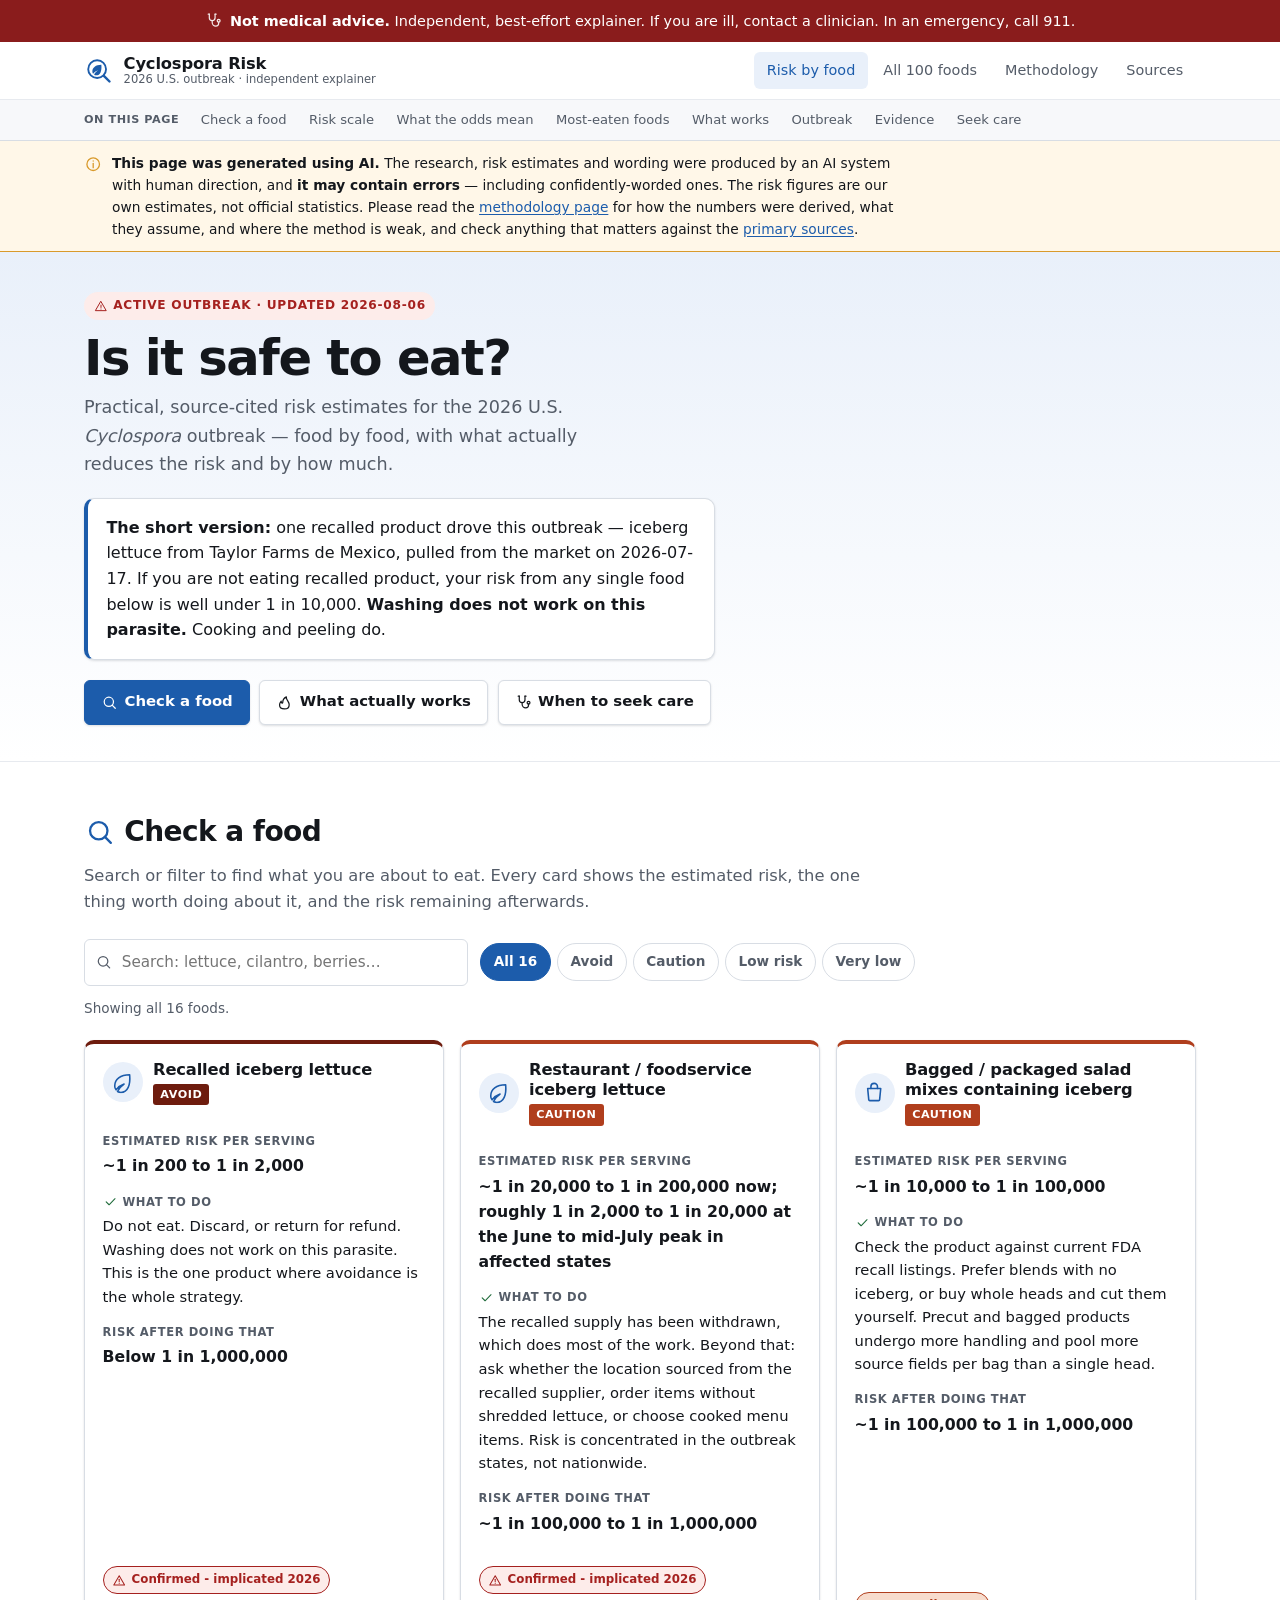
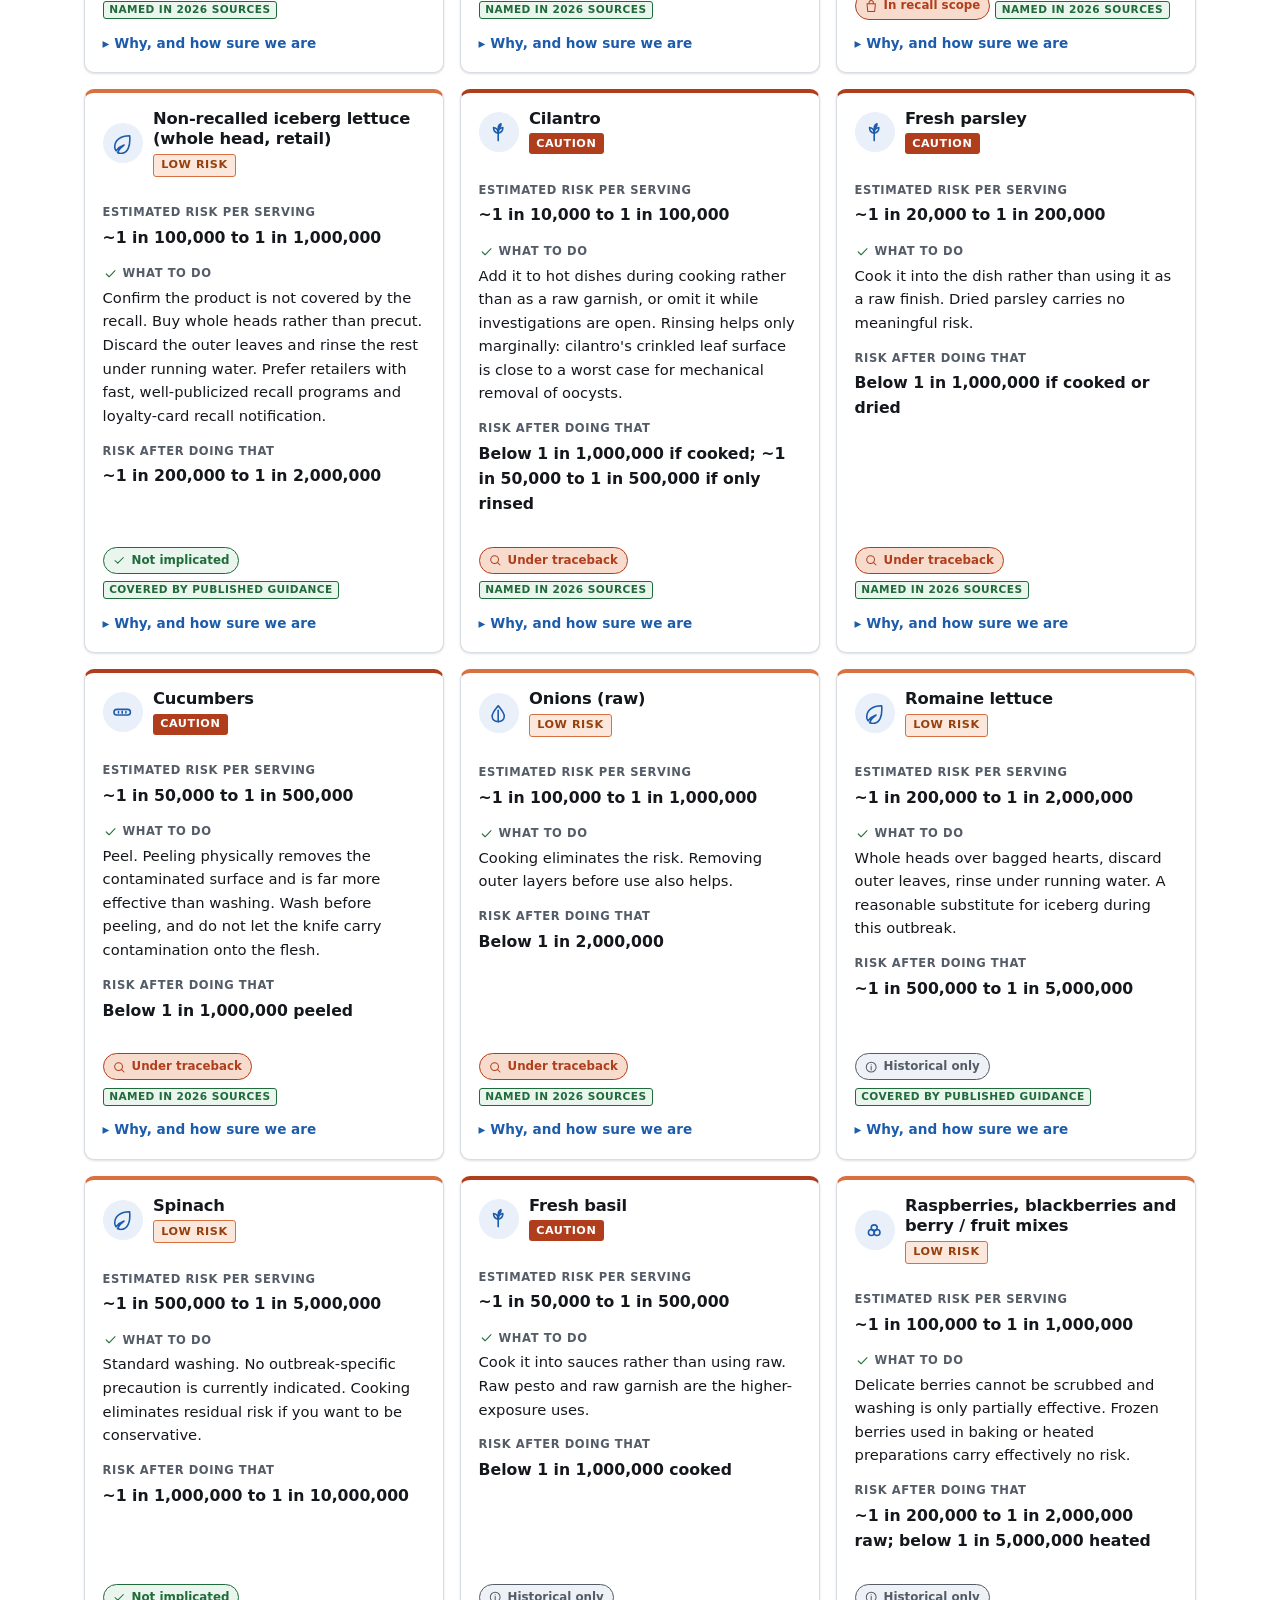
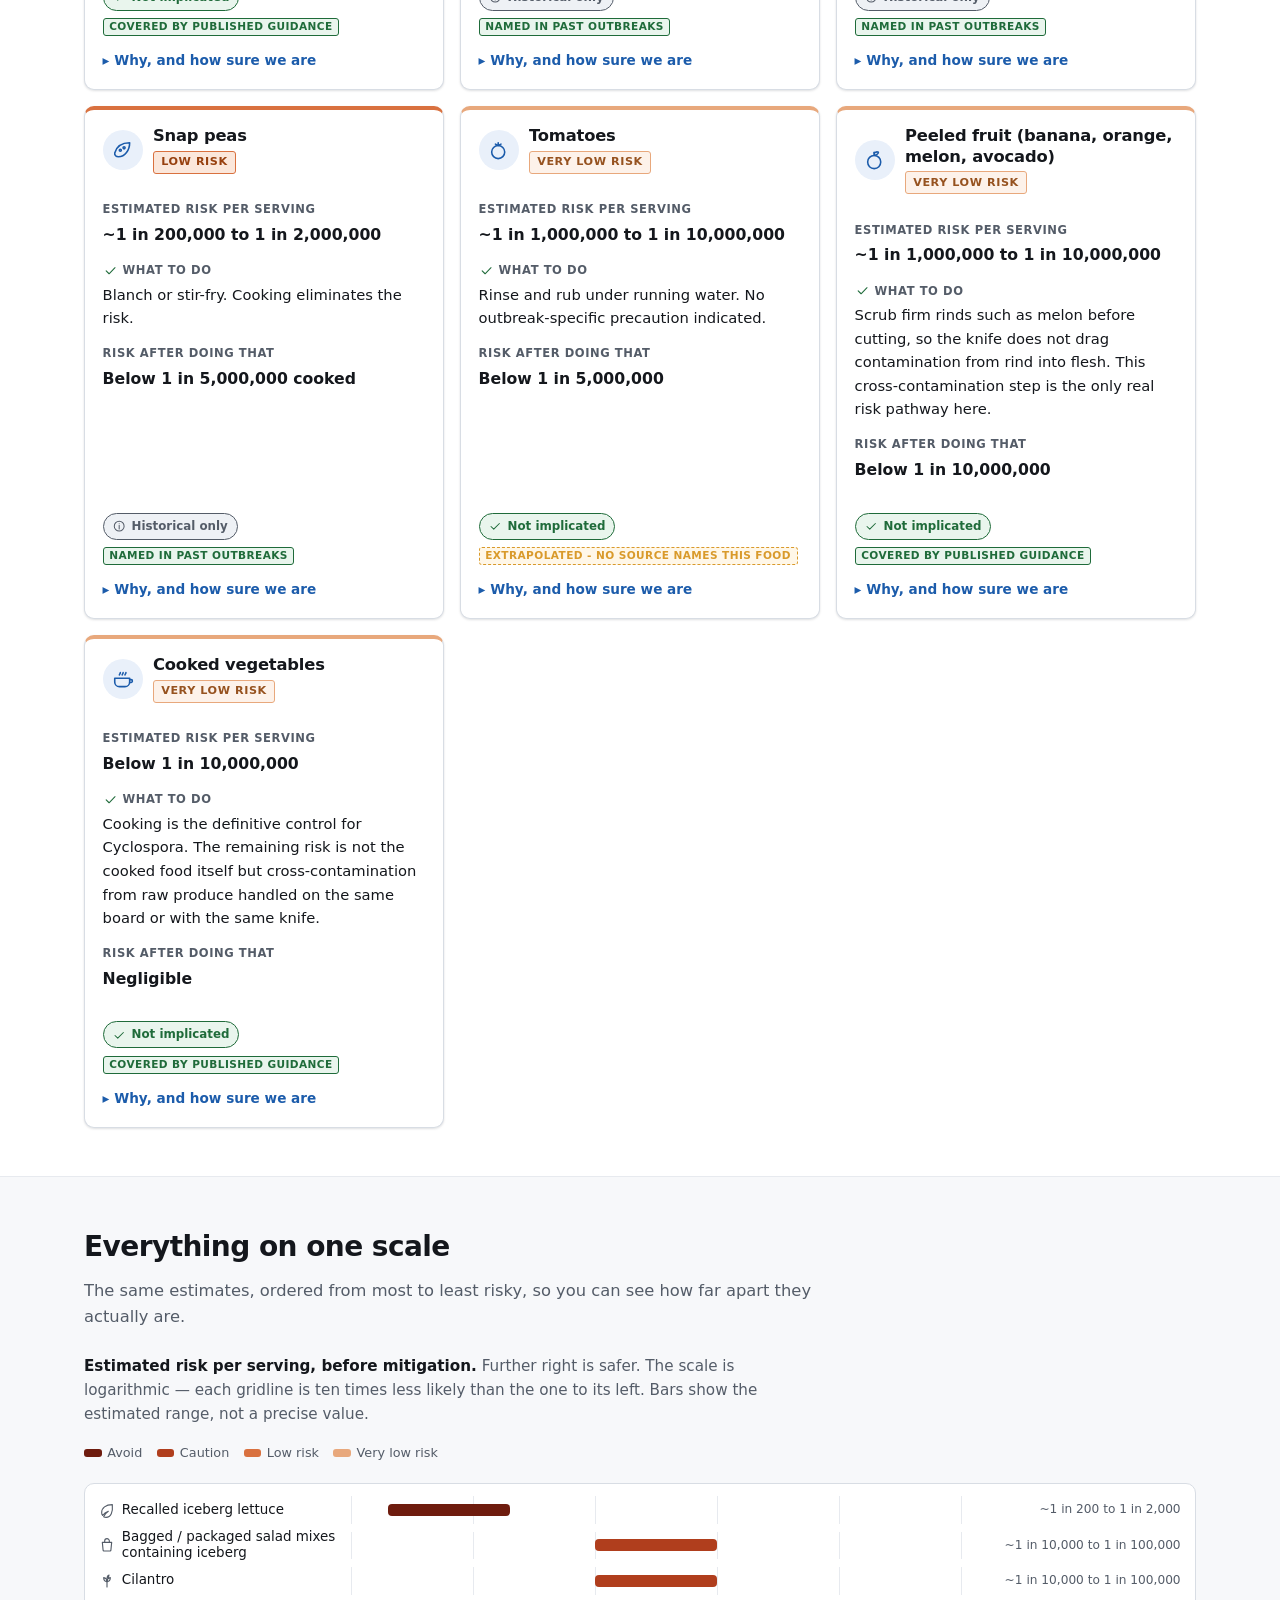
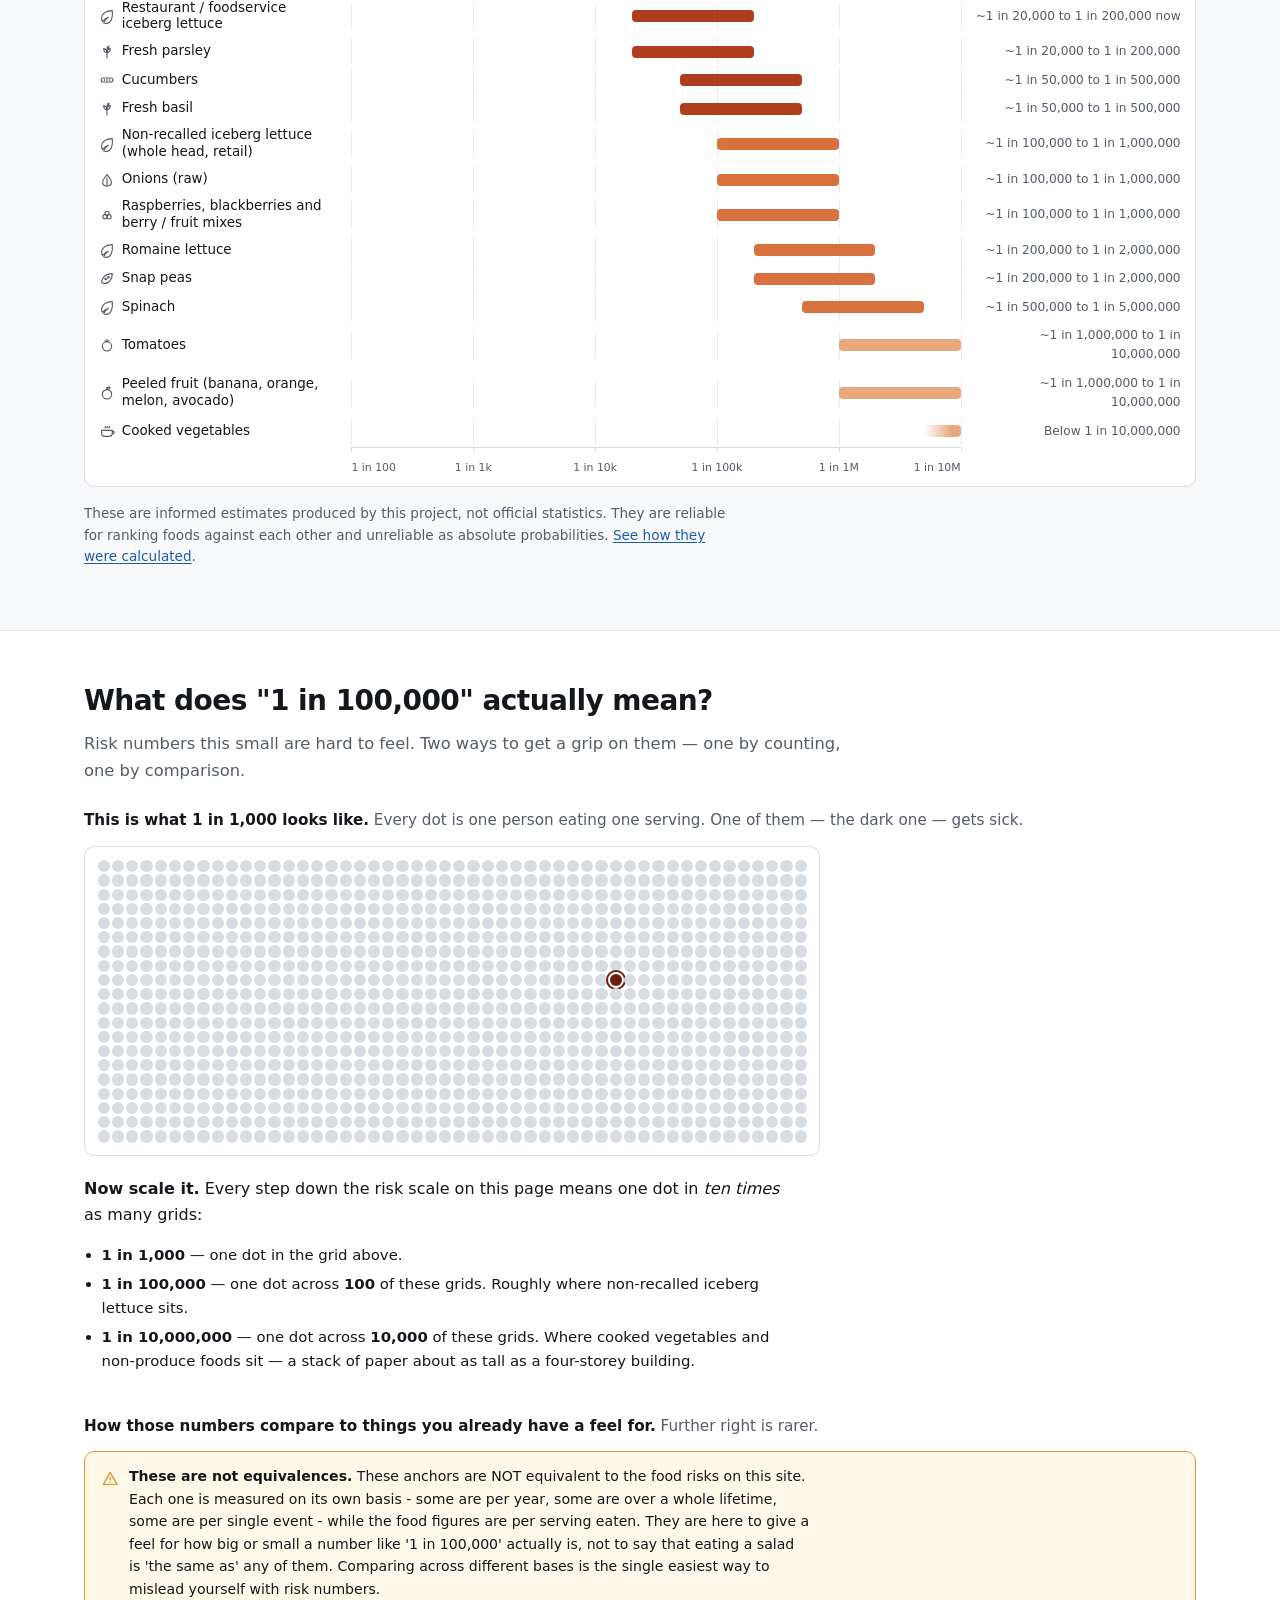
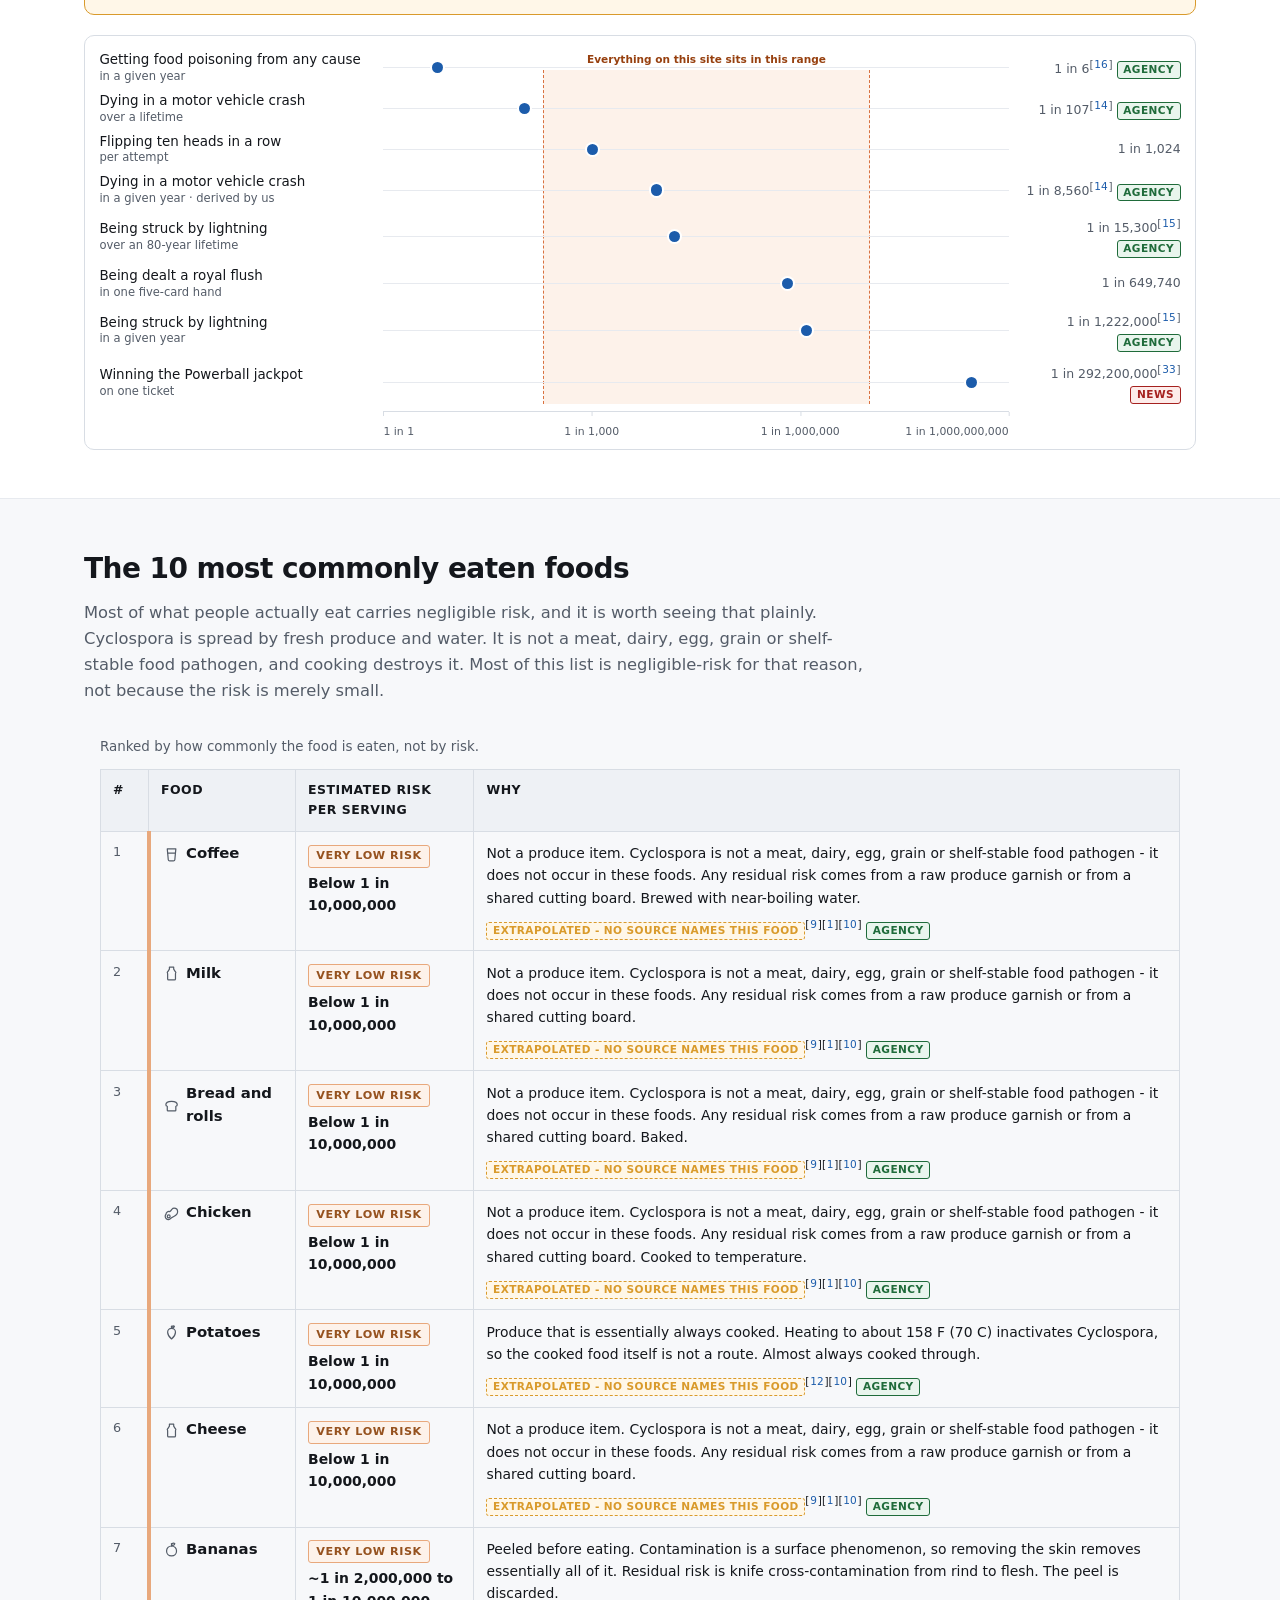
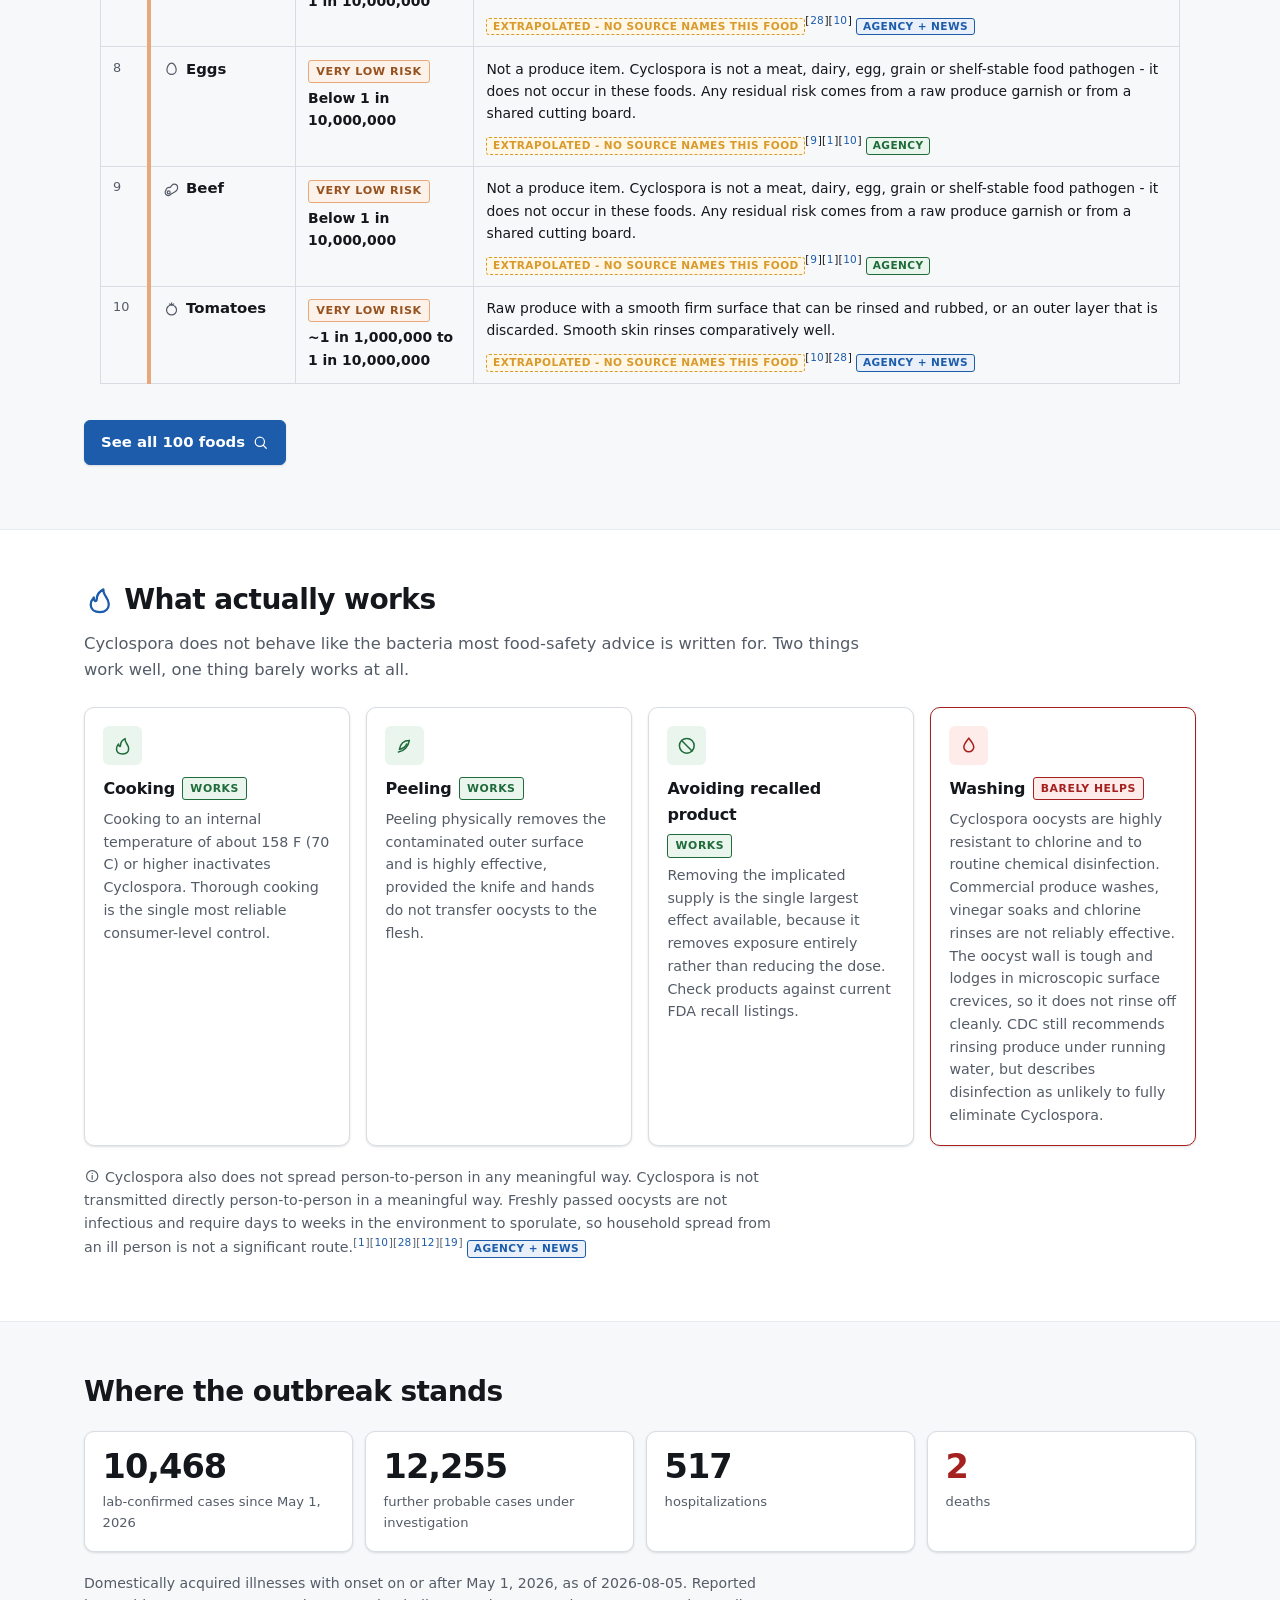
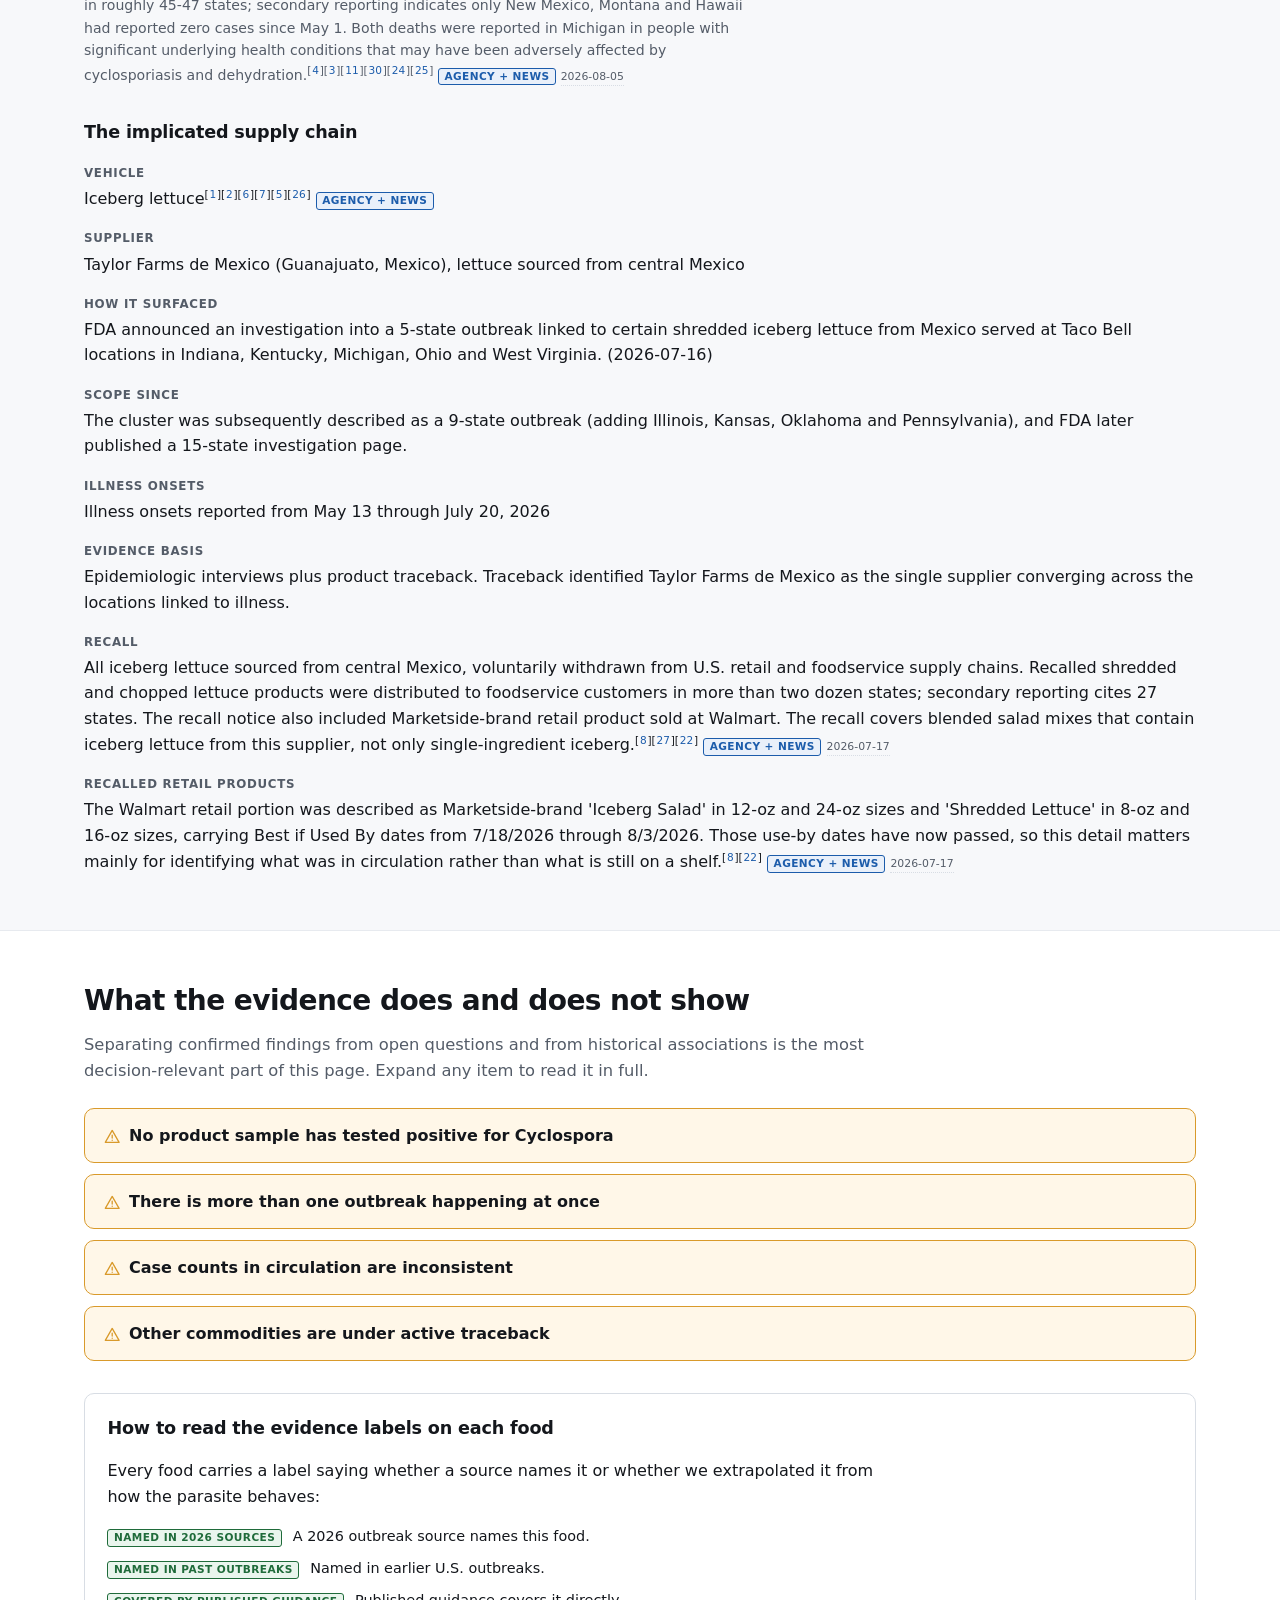
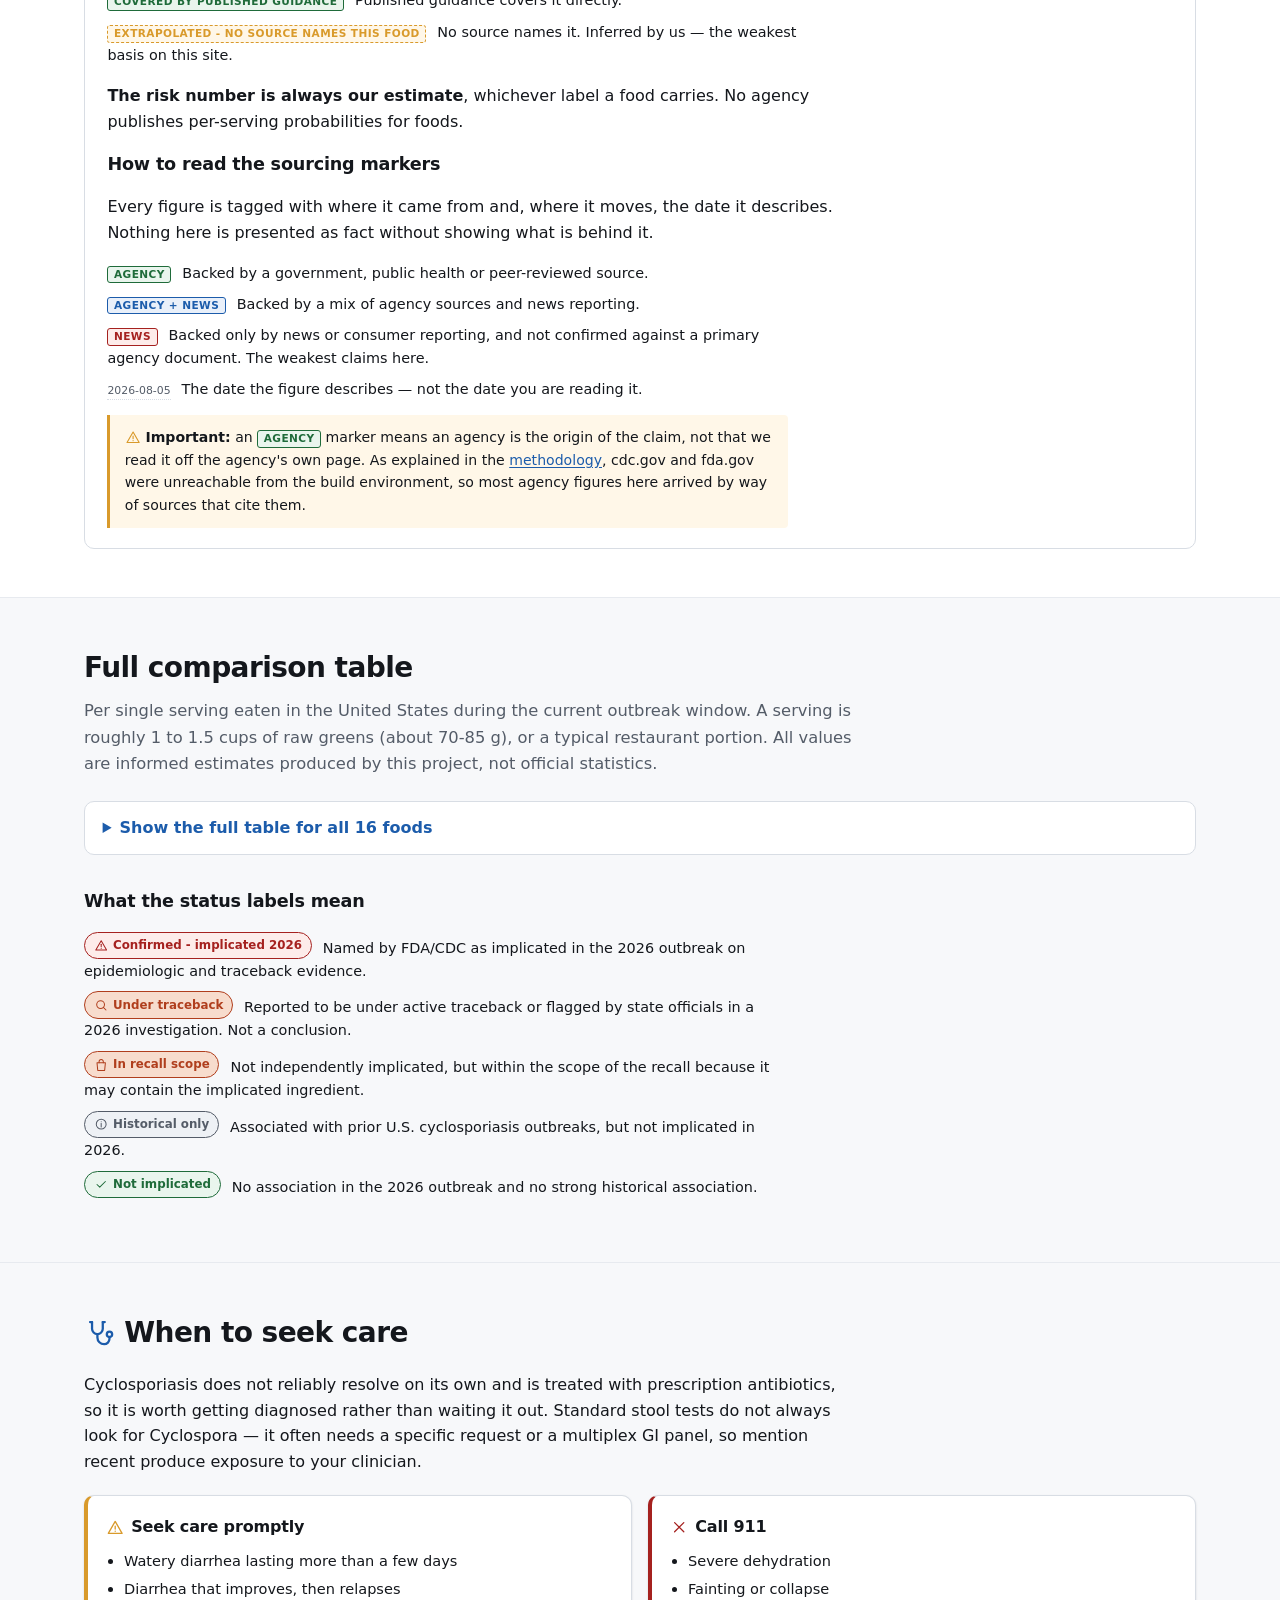
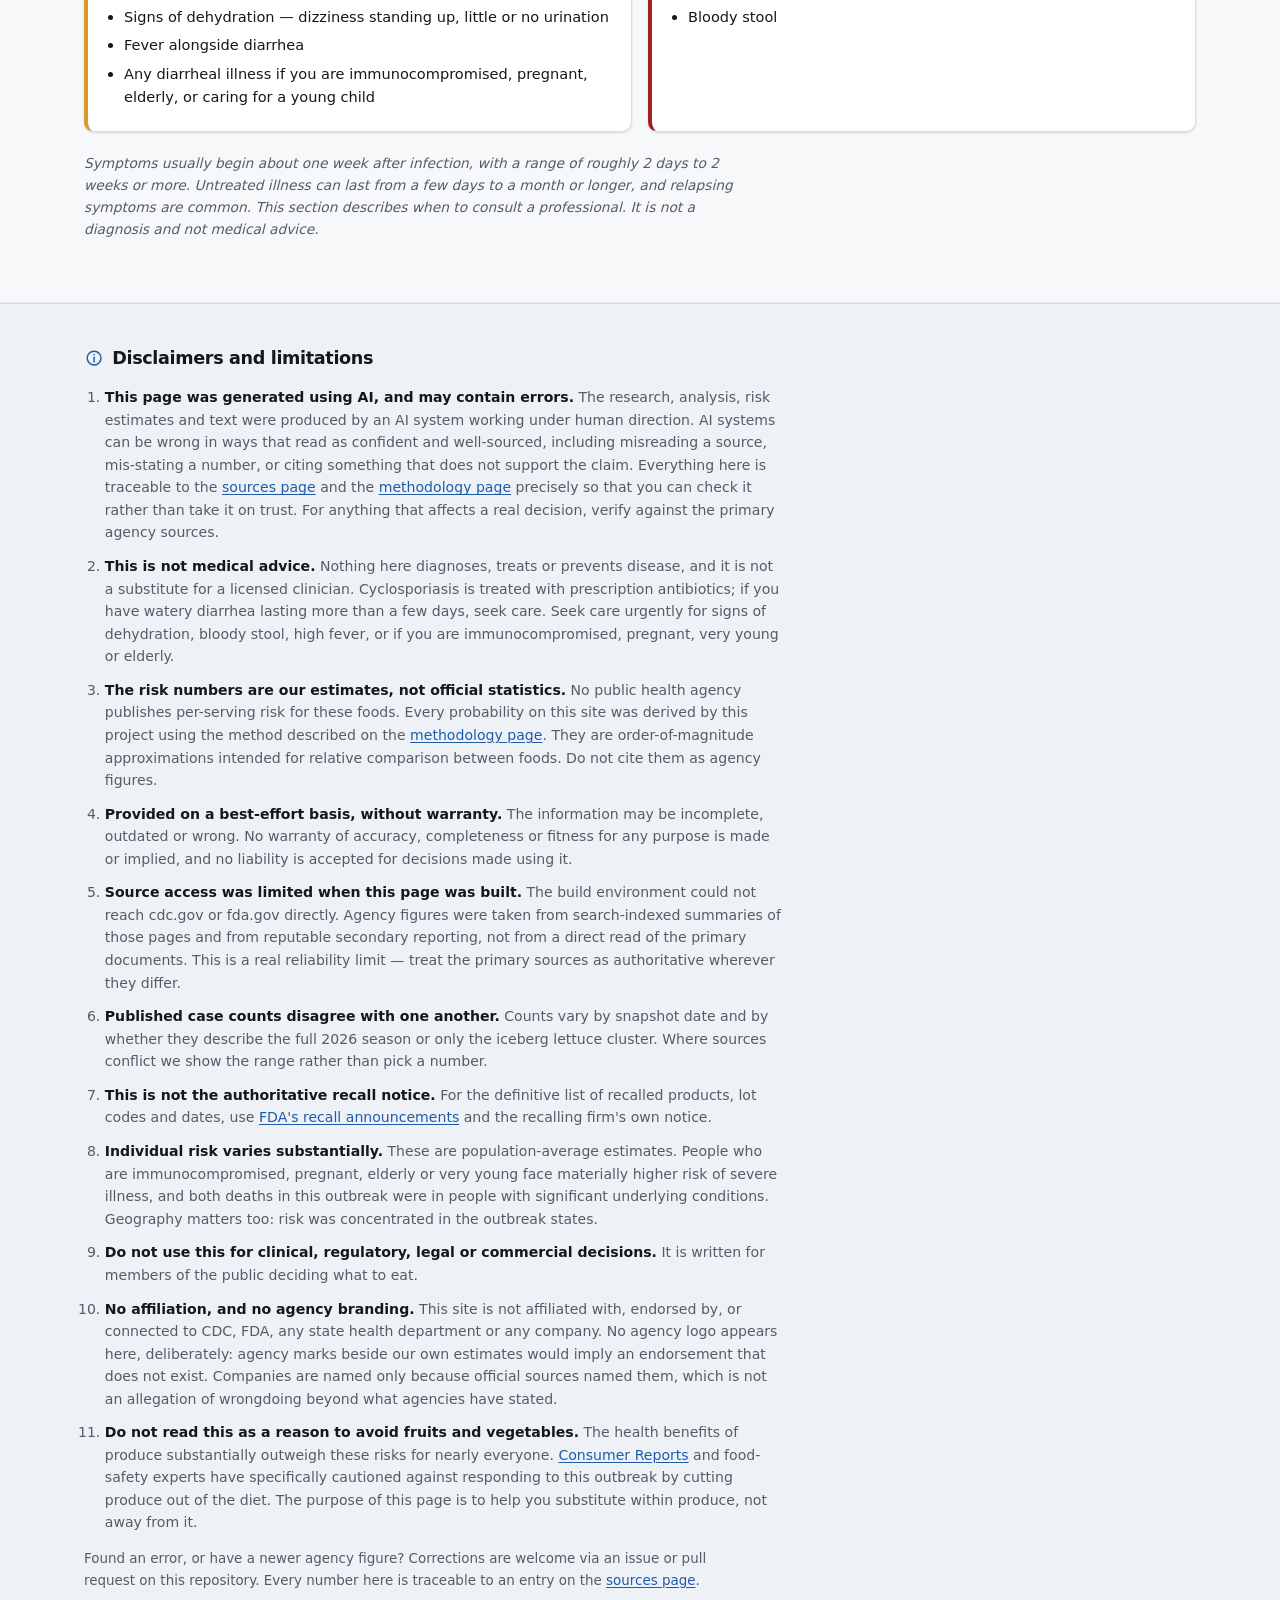
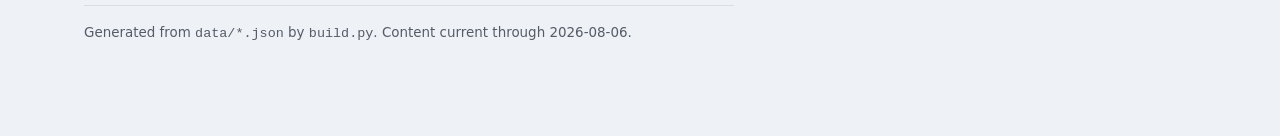
==== commit 416fd696: "Label every food as referenced or extrapolated, and enforce it Until now the 100-food list carried r" ====
--- a/site/index.html
+++ b/site/index.html
@@ -11,7 +11,7 @@
 <link rel="icon" href="assets/favicon.svg" type="image/svg+xml">
 </head>
 <body>
-<svg class="sprite" aria-hidden="true" focusable="false"><symbol id="i-leaf" viewBox="0 0 24 24" fill="none" stroke="currentColor" stroke-width="1.7" stroke-linecap="round" stroke-linejoin="round"><path d="M20 4C10 4 4 9 4 16c0 2 .6 3.3 1.4 4.2C7 18 10 15.4 14 14c-3 2-5.6 4.6-7 8 1 .6 2.3 1 3.6 1C18 23 21 15 20 4Z"/></symbol><symbol id="i-herb" viewBox="0 0 24 24" fill="none" stroke="currentColor" stroke-width="1.7" stroke-linecap="round" stroke-linejoin="round"><path d="M12 21V9"/><path d="M12 13c0-3-2.2-5.5-5-6 0 3 2 5.6 5 6Z"/><path d="M12 13c0-3 2.2-5.5 5-6 0 3-2 5.6-5 6Z"/><path d="M12 8c0-2.5 1.5-4.5 3-5 0 2.5-1.2 4.4-3 5Z"/></symbol><symbol id="i-bag" viewBox="0 0 24 24" fill="none" stroke="currentColor" stroke-width="1.7" stroke-linecap="round" stroke-linejoin="round"><path d="M5 8h14l-1.2 12.2a1 1 0 0 1-1 .8H7.2a1 1 0 0 1-1-.8Z"/><path d="M8.5 8V6a3.5 3.5 0 0 1 7 0v2"/></symbol><symbol id="i-cucumber" viewBox="0 0 24 24" fill="none" stroke="currentColor" stroke-width="1.7" stroke-linecap="round" stroke-linejoin="round"><rect x="3.2" y="9" width="17.6" height="6" rx="3"/><path d="M8 11.2v1.6M12 11v2M16 11.2v1.6"/></symbol><symbol id="i-onion" viewBox="0 0 24 24" fill="none" stroke="currentColor" stroke-width="1.7" stroke-linecap="round" stroke-linejoin="round"><path d="M12 21c-4 0-6.5-2.4-6.5-5.6C5.5 11.5 9 8 12 4c3 4 6.5 7.5 6.5 11.4C18.5 18.6 16 21 12 21Z"/><path d="M12 21V9"/></symbol><symbol id="i-berry" viewBox="0 0 24 24" fill="none" stroke="currentColor" stroke-width="1.7" stroke-linecap="round" stroke-linejoin="round"><circle cx="9" cy="14.5" r="3.2"/><circle cx="15" cy="14.5" r="3.2"/><circle cx="12" cy="9.5" r="3.2"/></symbol><symbol id="i-pod" viewBox="0 0 24 24" fill="none" stroke="currentColor" stroke-width="1.7" stroke-linecap="round" stroke-linejoin="round"><path d="M4 15c2-7 8-11 16-11 0 8-5 15-12 15-2.6 0-4.4-1.6-4-4Z"/><circle cx="10" cy="12" r="1.1"/><circle cx="14" cy="9.5" r="1.1"/></symbol><symbol id="i-tomato" viewBox="0 0 24 24" fill="none" stroke="currentColor" stroke-width="1.7" stroke-linecap="round" stroke-linejoin="round"><circle cx="12" cy="14" r="7"/><path d="M12 7V4"/><path d="M9 5.5 12 7l3-1.5"/></symbol><symbol id="i-fruit" viewBox="0 0 24 24" fill="none" stroke="currentColor" stroke-width="1.7" stroke-linecap="round" stroke-linejoin="round"><path d="M12 7c-4 0-7 3-7 7s3 7 7 7 7-3 7-7-3-7-7-7Z"/><path d="M12 7V3.5"/><path d="M12 4.5c1.6-1.4 3.4-1.6 4.5-1-.2 1.6-1.6 3-4.5 3"/></symbol><symbol id="i-cooked" viewBox="0 0 24 24" fill="none" stroke="currentColor" stroke-width="1.7" stroke-linecap="round" stroke-linejoin="round"><path d="M4 11h16v4a5 5 0 0 1-5 5H9a5 5 0 0 1-5-5Z"/><path d="M20 12.5h1.5a1.5 1.5 0 0 1 0 3H20"/><path d="M9 7.5c0-1 1-1.5 1-2.5M12 7.5c0-1 1-1.5 1-2.5M15 7.5c0-1 1-1.5 1-2.5"/></symbol><symbol id="i-grain" viewBox="0 0 24 24" fill="none" stroke="currentColor" stroke-width="1.7" stroke-linecap="round" stroke-linejoin="round"><path d="M12 21V9"/><path d="M12 12c-2.4 0-4-1.7-4-4 2.4 0 4 1.7 4 4Z"/><path d="M12 12c2.4 0 4-1.7 4-4-2.4 0-4 1.7-4 4Z"/><path d="M12 7c-2 0-3.4-1.4-3.4-3.2C10.6 3.8 12 5.2 12 7Z"/><path d="M12 7c2 0 3.4-1.4 3.4-3.2C13.4 3.8 12 5.2 12 7Z"/></symbol><symbol id="i-bread" viewBox="0 0 24 24" fill="none" stroke="currentColor" stroke-width="1.7" stroke-linecap="round" stroke-linejoin="round"><path d="M4 11c0-3 3.6-5 8-5s8 2 8 5c0 1.5-1.2 2-2 2v5.5a1 1 0 0 1-1 1H7a1 1 0 0 1-1-1V13c-.8 0-2-.5-2-2Z"/></symbol><symbol id="i-dairy" viewBox="0 0 24 24" fill="none" stroke="currentColor" stroke-width="1.7" stroke-linecap="round" stroke-linejoin="round"><path d="M9 3h6v2.8l2.2 3.4A2 2 0 0 1 17.5 12v7.5a1.5 1.5 0 0 1-1.5 1.5H8a1.5 1.5 0 0 1-1.5-1.5V12a2 2 0 0 1 .3-2.8L9 5.8Z"/></symbol><symbol id="i-meat" viewBox="0 0 24 24" fill="none" stroke="currentColor" stroke-width="1.7" stroke-linecap="round" stroke-linejoin="round"><path d="M15.5 4.5c3 0 5 2.2 5 5 0 3.4-2.8 5.4-5.4 6.6-2.2 1-3 1.4-4.2 2.8A4 4 0 0 1 4.2 13a4 4 0 0 1 5.4-3.7c1.4-1.2 1.8-2 2.8-3.2 1-1.1 2-1.6 3.1-1.6Z"/><circle cx="8" cy="16" r="2"/></symbol><symbol id="i-fish" viewBox="0 0 24 24" fill="none" stroke="currentColor" stroke-width="1.7" stroke-linecap="round" stroke-linejoin="round"><path d="M3 12c3-4 7-6 10.5-6 3.5 0 6 2.2 7.5 6-1.5 3.8-4 6-7.5 6C9.5 18 6 16 3 12Z"/><path d="m21 12 .0 0"/><circle cx="16.5" cy="10.5" r="1"/><path d="M3 12c1.5-1 2.5-1.4 3.5-1.5M3 12c1.5 1 2.5 1.4 3.5 1.5"/></symbol><symbol id="i-egg" viewBox="0 0 24 24" fill="none" stroke="currentColor" stroke-width="1.7" stroke-linecap="round" stroke-linejoin="round"><path d="M12 3c3.6 0 6.5 5 6.5 9.2A6.5 6.5 0 0 1 5.5 12.2C5.5 8 8.4 3 12 3Z"/></symbol><symbol id="i-drink" viewBox="0 0 24 24" fill="none" stroke="currentColor" stroke-width="1.7" stroke-linecap="round" stroke-linejoin="round"><path d="M6 4h12l-1.4 15.2a2 2 0 0 1-2 1.8H9.4a2 2 0 0 1-2-1.8Z"/><path d="M6.7 10h10.6"/></symbol><symbol id="i-nut" viewBox="0 0 24 24" fill="none" stroke="currentColor" stroke-width="1.7" stroke-linecap="round" stroke-linejoin="round"><path d="M12 3c4 0 7 3.6 7 8.4S15.6 21 12 21s-7-4.4-7-9.6S8 3 12 3Z"/><path d="M12 3.5v17M8 8c1.6 1.4 1.6 6.6 0 8M16 8c-1.6 1.4-1.6 6.6 0 8"/></symbol><symbol id="i-sweet" viewBox="0 0 24 24" fill="none" stroke="currentColor" stroke-width="1.7" stroke-linecap="round" stroke-linejoin="round"><circle cx="12" cy="13" r="6"/><path d="M12 7V4"/><path d="M9.5 10.5c.8-.8 2-1.2 3-1"/></symbol><symbol id="i-snack" viewBox="0 0 24 24" fill="none" stroke="currentColor" stroke-width="1.7" stroke-linecap="round" stroke-linejoin="round"><path d="M4.5 9h15l-1.6 10.2a1 1 0 0 1-1 .8H7.1a1 1 0 0 1-1-.8Z"/><path d="M7 9V6.5A2.5 2.5 0 0 1 9.5 4h5A2.5 2.5 0 0 1 17 6.5V9"/></symbol><symbol id="i-root" viewBox="0 0 24 24" fill="none" stroke="currentColor" stroke-width="1.7" stroke-linecap="round" stroke-linejoin="round"><path d="M12 21c-3.5-3-5.5-6-5.5-9.5A5.5 5.5 0 0 1 12 6a5.5 5.5 0 0 1 5.5 5.5C17.5 15 15.5 18 12 21Z"/><path d="M12 6V3"/><path d="M12 4c1.4-1.2 3-1.4 4-.9-.2 1.4-1.4 2.6-4 2.6"/></symbol><symbol id="i-search" viewBox="0 0 24 24" fill="none" stroke="currentColor" stroke-width="1.7" stroke-linecap="round" stroke-linejoin="round"><circle cx="11" cy="11" r="6.5"/><path d="m20 20-4.4-4.4"/></symbol><symbol id="i-flame" viewBox="0 0 24 24" fill="none" stroke="currentColor" stroke-width="1.7" stroke-linecap="round" stroke-linejoin="round"><path d="M12 21c3.9 0 6.5-2.4 6.5-6 0-4.5-4.5-6.5-4-11-3 1.5-5 4.5-5 7.5 0 1-.7 1.5-1.3 1-.7-.6-.9-1.6-.9-2.5-1.3 1.5-2.3 3.4-2.3 5.5 0 3.3 2.6 5.5 7 5.5Z"/></symbol><symbol id="i-peel" viewBox="0 0 24 24" fill="none" stroke="currentColor" stroke-width="1.7" stroke-linecap="round" stroke-linejoin="round"><path d="M5 19c6-1 11-6 12-13"/><path d="M17 6c-6 0-10 4-11 10 4-1 7-3 8-6"/></symbol><symbol id="i-ban" viewBox="0 0 24 24" fill="none" stroke="currentColor" stroke-width="1.7" stroke-linecap="round" stroke-linejoin="round"><circle cx="12" cy="12" r="8.2"/><path d="m6.2 6.2 11.6 11.6"/></symbol><symbol id="i-droplet" viewBox="0 0 24 24" fill="none" stroke="currentColor" stroke-width="1.7" stroke-linecap="round" stroke-linejoin="round"><path d="M12 3.5c3.5 4.2 5.5 7 5.5 9.7A5.5 5.5 0 0 1 6.5 13.2C6.5 10.5 8.5 7.7 12 3.5Z"/></symbol><symbol id="i-alert" viewBox="0 0 24 24" fill="none" stroke="currentColor" stroke-width="1.7" stroke-linecap="round" stroke-linejoin="round"><path d="M12 4.5 21 20H3Z"/><path d="M12 10.5v4"/><path d="M12 17.2v.1"/></symbol><symbol id="i-info" viewBox="0 0 24 24" fill="none" stroke="currentColor" stroke-width="1.7" stroke-linecap="round" stroke-linejoin="round"><circle cx="12" cy="12" r="8.2"/><path d="M12 11v5.5"/><path d="M12 7.8v.1"/></symbol><symbol id="i-check" viewBox="0 0 24 24" fill="none" stroke="currentColor" stroke-width="1.7" stroke-linecap="round" stroke-linejoin="round"><path d="m5 12.5 4.6 4.5L19 7.5"/></symbol><symbol id="i-cross" viewBox="0 0 24 24" fill="none" stroke="currentColor" stroke-width="1.7" stroke-linecap="round" stroke-linejoin="round"><path d="M6 6l12 12M18 6 6 18"/></symbol><symbol id="i-stethoscope" viewBox="0 0 24 24" fill="none" stroke="currentColor" stroke-width="1.7" stroke-linecap="round" stroke-linejoin="round"><path d="M6 3v5a4 4 0 0 0 8 0V3"/><path d="M6 3H4.5M14 3h1.5"/><path d="M10 12v2.5a5 5 0 0 0 5 5 4 4 0 0 0 4-4V14"/><circle cx="19" cy="12.2" r="2"/></symbol></svg>
+<svg class="sprite" aria-hidden="true" focusable="false"><symbol id="i-leaf" viewBox="0 0 24 24" fill="none" stroke="currentColor" stroke-width="1.7" stroke-linecap="round" stroke-linejoin="round"><path d="M20 4C10 4 4 9 4 16c0 2 .6 3.3 1.4 4.2C7 18 10 15.4 14 14c-3 2-5.6 4.6-7 8 1 .6 2.3 1 3.6 1C18 23 21 15 20 4Z"/></symbol><symbol id="i-herb" viewBox="0 0 24 24" fill="none" stroke="currentColor" stroke-width="1.7" stroke-linecap="round" stroke-linejoin="round"><path d="M12 21V9"/><path d="M12 13c0-3-2.2-5.5-5-6 0 3 2 5.6 5 6Z"/><path d="M12 13c0-3 2.2-5.5 5-6 0 3-2 5.6-5 6Z"/><path d="M12 8c0-2.5 1.5-4.5 3-5 0 2.5-1.2 4.4-3 5Z"/></symbol><symbol id="i-bag" viewBox="0 0 24 24" fill="none" stroke="currentColor" stroke-width="1.7" stroke-linecap="round" stroke-linejoin="round"><path d="M5 8h14l-1.2 12.2a1 1 0 0 1-1 .8H7.2a1 1 0 0 1-1-.8Z"/><path d="M8.5 8V6a3.5 3.5 0 0 1 7 0v2"/></symbol><symbol id="i-cucumber" viewBox="0 0 24 24" fill="none" stroke="currentColor" stroke-width="1.7" stroke-linecap="round" stroke-linejoin="round"><rect x="3.2" y="9" width="17.6" height="6" rx="3"/><path d="M8 11.2v1.6M12 11v2M16 11.2v1.6"/></symbol><symbol id="i-onion" viewBox="0 0 24 24" fill="none" stroke="currentColor" stroke-width="1.7" stroke-linecap="round" stroke-linejoin="round"><path d="M12 21c-4 0-6.5-2.4-6.5-5.6C5.5 11.5 9 8 12 4c3 4 6.5 7.5 6.5 11.4C18.5 18.6 16 21 12 21Z"/><path d="M12 21V9"/></symbol><symbol id="i-berry" viewBox="0 0 24 24" fill="none" stroke="currentColor" stroke-width="1.7" stroke-linecap="round" stroke-linejoin="round"><circle cx="9" cy="14.5" r="3.2"/><circle cx="15" cy="14.5" r="3.2"/><circle cx="12" cy="9.5" r="3.2"/></symbol><symbol id="i-pod" viewBox="0 0 24 24" fill="none" stroke="currentColor" stroke-width="1.7" stroke-linecap="round" stroke-linejoin="round"><path d="M4 15c2-7 8-11 16-11 0 8-5 15-12 15-2.6 0-4.4-1.6-4-4Z"/><circle cx="10" cy="12" r="1.1"/><circle cx="14" cy="9.5" r="1.1"/></symbol><symbol id="i-tomato" viewBox="0 0 24 24" fill="none" stroke="currentColor" stroke-width="1.7" stroke-linecap="round" stroke-linejoin="round"><circle cx="12" cy="14" r="7"/><path d="M12 7V4"/><path d="M9 5.5 12 7l3-1.5"/></symbol><symbol id="i-fruit" viewBox="0 0 24 24" fill="none" stroke="currentColor" stroke-width="1.7" stroke-linecap="round" stroke-linejoin="round"><path d="M12 7c-4 0-7 3-7 7s3 7 7 7 7-3 7-7-3-7-7-7Z"/><path d="M12 7V3.5"/><path d="M12 4.5c1.6-1.4 3.4-1.6 4.5-1-.2 1.6-1.6 3-4.5 3"/></symbol><symbol id="i-cooked" viewBox="0 0 24 24" fill="none" stroke="currentColor" stroke-width="1.7" stroke-linecap="round" stroke-linejoin="round"><path d="M4 11h16v4a5 5 0 0 1-5 5H9a5 5 0 0 1-5-5Z"/><path d="M20 12.5h1.5a1.5 1.5 0 0 1 0 3H20"/><path d="M9 7.5c0-1 1-1.5 1-2.5M12 7.5c0-1 1-1.5 1-2.5M15 7.5c0-1 1-1.5 1-2.5"/></symbol><symbol id="i-grain" viewBox="0 0 24 24" fill="none" stroke="currentColor" stroke-width="1.7" stroke-linecap="round" stroke-linejoin="round"><path d="M12 21V9"/><path d="M12 12c-2.4 0-4-1.7-4-4 2.4 0 4 1.7 4 4Z"/><path d="M12 12c2.4 0 4-1.7 4-4-2.4 0-4 1.7-4 4Z"/><path d="M12 7c-2 0-3.4-1.4-3.4-3.2C10.6 3.8 12 5.2 12 7Z"/><path d="M12 7c2 0 3.4-1.4 3.4-3.2C13.4 3.8 12 5.2 12 7Z"/></symbol><symbol id="i-bread" viewBox="0 0 24 24" fill="none" stroke="currentColor" stroke-width="1.7" stroke-linecap="round" stroke-linejoin="round"><path d="M4 11c0-3 3.6-5 8-5s8 2 8 5c0 1.5-1.2 2-2 2v5.5a1 1 0 0 1-1 1H7a1 1 0 0 1-1-1V13c-.8 0-2-.5-2-2Z"/></symbol><symbol id="i-dairy" viewBox="0 0 24 24" fill="none" stroke="currentColor" stroke-width="1.7" stroke-linecap="round" stroke-linejoin="round"><path d="M9 3h6v2.8l2.2 3.4A2 2 0 0 1 17.5 12v7.5a1.5 1.5 0 0 1-1.5 1.5H8a1.5 1.5 0 0 1-1.5-1.5V12a2 2 0 0 1 .3-2.8L9 5.8Z"/></symbol><symbol id="i-meat" viewBox="0 0 24 24" fill="none" stroke="currentColor" stroke-width="1.7" stroke-linecap="round" stroke-linejoin="round"><path d="M15.5 4.5c3 0 5 2.2 5 5 0 3.4-2.8 5.4-5.4 6.6-2.2 1-3 1.4-4.2 2.8A4 4 0 0 1 4.2 13a4 4 0 0 1 5.4-3.7c1.4-1.2 1.8-2 2.8-3.2 1-1.1 2-1.6 3.1-1.6Z"/><circle cx="8" cy="16" r="2"/></symbol><symbol id="i-fish" viewBox="0 0 24 24" fill="none" stroke="currentColor" stroke-width="1.7" stroke-linecap="round" stroke-linejoin="round"><path d="M3 12c3-4 7-6 10.5-6 3.5 0 6 2.2 7.5 6-1.5 3.8-4 6-7.5 6C9.5 18 6 16 3 12Z"/><path d="m21 12 .0 0"/><circle cx="16.5" cy="10.5" r="1"/><path d="M3 12c1.5-1 2.5-1.4 3.5-1.5M3 12c1.5 1 2.5 1.4 3.5 1.5"/></symbol><symbol id="i-egg" viewBox="0 0 24 24" fill="none" stroke="currentColor" stroke-width="1.7" stroke-linecap="round" stroke-linejoin="round"><path d="M12 3c3.6 0 6.5 5 6.5 9.2A6.5 6.5 0 0 1 5.5 12.2C5.5 8 8.4 3 12 3Z"/></symbol><symbol id="i-drink" viewBox="0 0 24 24" fill="none" stroke="currentColor" stroke-width="1.7" stroke-linecap="round" stroke-linejoin="round"><path d="M6 4h12l-1.4 15.2a2 2 0 0 1-2 1.8H9.4a2 2 0 0 1-2-1.8Z"/><path d="M6.7 10h10.6"/></symbol><symbol id="i-nut" viewBox="0 0 24 24" fill="none" stroke="currentColor" stroke-width="1.7" stroke-linecap="round" stroke-linejoin="round"><path d="M12 3c4 0 7 3.6 7 8.4S15.6 21 12 21s-7-4.4-7-9.6S8 3 12 3Z"/><path d="M12 3.5v17M8 8c1.6 1.4 1.6 6.6 0 8M16 8c-1.6 1.4-1.6 6.6 0 8"/></symbol><symbol id="i-sweet" viewBox="0 0 24 24" fill="none" stroke="currentColor" stroke-width="1.7" stroke-linecap="round" stroke-linejoin="round"><circle cx="12" cy="13" r="6"/><path d="M12 7V4"/><path d="M9.5 10.5c.8-.8 2-1.2 3-1"/></symbol><symbol id="i-snack" viewBox="0 0 24 24" fill="none" stroke="currentColor" stroke-width="1.7" stroke-linecap="round" stroke-linejoin="round"><path d="M4.5 9h15l-1.6 10.2a1 1 0 0 1-1 .8H7.1a1 1 0 0 1-1-.8Z"/><path d="M7 9V6.5A2.5 2.5 0 0 1 9.5 4h5A2.5 2.5 0 0 1 17 6.5V9"/></symbol><symbol id="i-rice" viewBox="0 0 24 24" fill="none" stroke="currentColor" stroke-width="1.7" stroke-linecap="round" stroke-linejoin="round"><path d="M4.5 12h15a7.5 7.5 0 0 1-7.5 7.5A7.5 7.5 0 0 1 4.5 12Z"/><path d="M8 8.5c.5-.8 1.4-1.2 2.2-1M12 7c.5-.8 1.4-1.2 2.2-1M9.6 5.2c.5-.8 1.4-1.2 2.2-1"/></symbol><symbol id="i-root" viewBox="0 0 24 24" fill="none" stroke="currentColor" stroke-width="1.7" stroke-linecap="round" stroke-linejoin="round"><path d="M12 21c-3.5-3-5.5-6-5.5-9.5A5.5 5.5 0 0 1 12 6a5.5 5.5 0 0 1 5.5 5.5C17.5 15 15.5 18 12 21Z"/><path d="M12 6V3"/><path d="M12 4c1.4-1.2 3-1.4 4-.9-.2 1.4-1.4 2.6-4 2.6"/></symbol><symbol id="i-search" viewBox="0 0 24 24" fill="none" stroke="currentColor" stroke-width="1.7" stroke-linecap="round" stroke-linejoin="round"><circle cx="11" cy="11" r="6.5"/><path d="m20 20-4.4-4.4"/></symbol><symbol id="i-flame" viewBox="0 0 24 24" fill="none" stroke="currentColor" stroke-width="1.7" stroke-linecap="round" stroke-linejoin="round"><path d="M12 21c3.9 0 6.5-2.4 6.5-6 0-4.5-4.5-6.5-4-11-3 1.5-5 4.5-5 7.5 0 1-.7 1.5-1.3 1-.7-.6-.9-1.6-.9-2.5-1.3 1.5-2.3 3.4-2.3 5.5 0 3.3 2.6 5.5 7 5.5Z"/></symbol><symbol id="i-peel" viewBox="0 0 24 24" fill="none" stroke="currentColor" stroke-width="1.7" stroke-linecap="round" stroke-linejoin="round"><path d="M5 19c6-1 11-6 12-13"/><path d="M17 6c-6 0-10 4-11 10 4-1 7-3 8-6"/></symbol><symbol id="i-ban" viewBox="0 0 24 24" fill="none" stroke="currentColor" stroke-width="1.7" stroke-linecap="round" stroke-linejoin="round"><circle cx="12" cy="12" r="8.2"/><path d="m6.2 6.2 11.6 11.6"/></symbol><symbol id="i-droplet" viewBox="0 0 24 24" fill="none" stroke="currentColor" stroke-width="1.7" stroke-linecap="round" stroke-linejoin="round"><path d="M12 3.5c3.5 4.2 5.5 7 5.5 9.7A5.5 5.5 0 0 1 6.5 13.2C6.5 10.5 8.5 7.7 12 3.5Z"/></symbol><symbol id="i-alert" viewBox="0 0 24 24" fill="none" stroke="currentColor" stroke-width="1.7" stroke-linecap="round" stroke-linejoin="round"><path d="M12 4.5 21 20H3Z"/><path d="M12 10.5v4"/><path d="M12 17.2v.1"/></symbol><symbol id="i-info" viewBox="0 0 24 24" fill="none" stroke="currentColor" stroke-width="1.7" stroke-linecap="round" stroke-linejoin="round"><circle cx="12" cy="12" r="8.2"/><path d="M12 11v5.5"/><path d="M12 7.8v.1"/></symbol><symbol id="i-check" viewBox="0 0 24 24" fill="none" stroke="currentColor" stroke-width="1.7" stroke-linecap="round" stroke-linejoin="round"><path d="m5 12.5 4.6 4.5L19 7.5"/></symbol><symbol id="i-cross" viewBox="0 0 24 24" fill="none" stroke="currentColor" stroke-width="1.7" stroke-linecap="round" stroke-linejoin="round"><path d="M6 6l12 12M18 6 6 18"/></symbol><symbol id="i-stethoscope" viewBox="0 0 24 24" fill="none" stroke="currentColor" stroke-width="1.7" stroke-linecap="round" stroke-linejoin="round"><path d="M6 3v5a4 4 0 0 0 8 0V3"/><path d="M6 3H4.5M14 3h1.5"/><path d="M10 12v2.5a5 5 0 0 0 5 5 4 4 0 0 0 4-4V14"/><circle cx="19" cy="12.2" r="2"/></symbol></svg>
 <a class="skip" href="#main">Skip to content</a>
 
 <div class="alert-bar" role="region" aria-label="Medical disclaimer">
@@ -118,6 +118,7 @@
         </dl>
         <footer class="card-foot">
           <span class="status status-confirmed"><svg class="icon" aria-hidden="true" focusable="false"><use href="#i-alert"></use></svg>Confirmed - implicated 2026</span>
+          <span class="ev ev-referenced" title="This specific food is named in a 2026 outbreak source. The naming is cited; the risk number is still our estimate."><span class="vh">Evidence basis: </span>named in 2026 sources</span>
           <details class="card-more">
             <summary>Why, and how sure we are</summary>
             <p>Taylor Farms de Mexico product sourced from central Mexico, as consumed before the July 17 recall took effect. Mostly shredded/chopped foodservice packs, plus Marketside retail product at Walmart.<sup class="cite">[<a href="sources.html#fda-recall" title="Taylor Fresh Foods Recalls Iceberg Lettuce from Central Mexico Because of Possible Health Risk (FDA)">8</a>][<a href="sources.html#fda-9state" title="Investigation of 9-State Outbreak of Cyclospora Illnesses: Iceberg Lettuce (July 2026) (FDA)">6</a>][<a href="sources.html#cdc-outbreak" title="Cyclospora Outbreak Linked to Iceberg Lettuce (CDC)">1</a>][<a href="sources.html#nbc-source" title="Taylor Farms recalls iceberg lettuce amid cyclosporiasis outbreak (FDA names source) (NBC News)">26</a>]</sup> <span class="prov prov-agency-news" title="This claim rests on a mix of agency sources and news reporting."><span class="vh">Sourcing: </span>agency + news</span></p>
@@ -144,6 +145,7 @@
         </dl>
         <footer class="card-foot">
           <span class="status status-confirmed"><svg class="icon" aria-hidden="true" focusable="false"><use href="#i-alert"></use></svg>Confirmed - implicated 2026</span>
+          <span class="ev ev-referenced" title="This specific food is named in a 2026 outbreak source. The naming is cited; the risk number is still our estimate."><span class="vh">Evidence basis: </span>named in 2026 sources</span>
           <details class="card-more">
             <summary>Why, and how sure we are</summary>
             <p>Shredded iceberg on tacos, burgers, sandwiches and salad bars. This is the exposure route that drove the outbreak: the initial cluster was traced to shredded lettuce served at Taco Bell locations in five states.<sup class="cite">[<a href="sources.html#fda-9state" title="Investigation of 9-State Outbreak of Cyclospora Illnesses: Iceberg Lettuce (July 2026) (FDA)">6</a>][<a href="sources.html#cdc-outbreak" title="Cyclospora Outbreak Linked to Iceberg Lettuce (CDC)">1</a>][<a href="sources.html#cnn-safe-food" title="What food is safe to eat and what to avoid as cyclosporiasis outbreak surges (CNN)">22</a>]</sup> <span class="prov prov-agency-news" title="This claim rests on a mix of agency sources and news reporting."><span class="vh">Sourcing: </span>agency + news</span></p>
@@ -170,6 +172,7 @@
         </dl>
         <footer class="card-foot">
           <span class="status status-linked-by-recall"><svg class="icon" aria-hidden="true" focusable="false"><use href="#i-bag"></use></svg>In recall scope</span>
+          <span class="ev ev-referenced" title="This specific food is named in a 2026 outbreak source. The naming is cited; the risk number is still our estimate."><span class="vh">Evidence basis: </span>named in 2026 sources</span>
           <details class="card-more">
             <summary>Why, and how sure we are</summary>
             <p>Blended mixes are explicitly within the recall scope where they contain iceberg from the implicated supplier.<sup class="cite">[<a href="sources.html#cnn-safe-food" title="What food is safe to eat and what to avoid as cyclosporiasis outbreak surges (CNN)">22</a>][<a href="sources.html#fda-recall" title="Taylor Fresh Foods Recalls Iceberg Lettuce from Central Mexico Because of Possible Health Risk (FDA)">8</a>][<a href="sources.html#time-experts" title="What Food Safety Experts Are Eating During the Cyclospora Outbreak (TIME)">31</a>]</sup> <span class="prov prov-agency-news" title="This claim rests on a mix of agency sources and news reporting."><span class="vh">Sourcing: </span>agency + news</span></p>
@@ -196,6 +199,7 @@
         </dl>
         <footer class="card-foot">
           <span class="status status-not-implicated"><svg class="icon" aria-hidden="true" focusable="false"><use href="#i-check"></use></svg>Not implicated</span>
+          <span class="ev ev-referenced" title="No source names this food as implicated, but published guidance covers it directly. The guidance is cited; the number is still our estimate."><span class="vh">Evidence basis: </span>covered by published guidance</span>
           <details class="card-more">
             <summary>Why, and how sure we are</summary>
             <p>Whole heads, predominantly domestic summer supply from California&#x27;s Salinas Valley rather than central Mexico. Read this row carefully: iceberg lettuce IS the implicated commodity in this outbreak, and what is implicated is one supplier&#x27;s product, not the crop. Traceback identifies the supply chains it can see, so the possibility that the implicated supply extends beyond the recall cannot be excluded, particularly given that no product sample ever tested positive.<sup class="cite">[<a href="sources.html#cnn-safe-food" title="What food is safe to eat and what to avoid as cyclosporiasis outbreak surges (CNN)">22</a>][<a href="sources.html#time-experts" title="What Food Safety Experts Are Eating During the Cyclospora Outbreak (TIME)">31</a>][<a href="sources.html#usda-lettuce" title="Romaine and leaf lettuces almost as popular as head lettuce (per capita availability) (USDA Economic Research Service)">13</a>][<a href="sources.html#usnews-falsepos" title="FDA: Iceberg Lettuce Recall Stands After False Positive For Cyclospora (U.S. News / HealthDay)">29</a>]</sup> <span class="prov prov-agency-news" title="This claim rests on a mix of agency sources and news reporting."><span class="vh">Sourcing: </span>agency + news</span></p>
@@ -222,6 +226,7 @@
         </dl>
         <footer class="card-foot">
           <span class="status status-under-traceback"><svg class="icon" aria-hidden="true" focusable="false"><use href="#i-search"></use></svg>Under traceback</span>
+          <span class="ev ev-referenced" title="This specific food is named in a 2026 outbreak source. The naming is cited; the risk number is still our estimate."><span class="vh">Evidence basis: </span>named in 2026 sources</span>
           <details class="card-more">
             <summary>Why, and how sure we are</summary>
             <p>Reported to be a focus of traceback in at least one 2026 investigation. North Carolina officials indicated cilantro and parsley may be behind that state&#x27;s rise in cases. Also carries the strongest historical record of any herb, from the 2013-2015 outbreaks traced to Puebla, Mexico.<sup class="cite">[<a href="sources.html#cr-consumers" title="Cyclospora Outbreak 2026: What Consumers Need to Know and What Must Change (Consumer Reports (Advocacy))">20</a>][<a href="sources.html#cnn-safe-food" title="What food is safe to eat and what to avoid as cyclosporiasis outbreak surges (CNN)">22</a>]</sup> <span class="prov prov-news" title="This claim rests only on news or consumer reporting. It has not been confirmed against a primary agency document."><span class="vh">Sourcing: </span>news</span></p>
@@ -248,6 +253,7 @@
         </dl>
         <footer class="card-foot">
           <span class="status status-under-traceback"><svg class="icon" aria-hidden="true" focusable="false"><use href="#i-search"></use></svg>Under traceback</span>
+          <span class="ev ev-referenced" title="This specific food is named in a 2026 outbreak source. The naming is cited; the risk number is still our estimate."><span class="vh">Evidence basis: </span>named in 2026 sources</span>
           <details class="card-more">
             <summary>Why, and how sure we are</summary>
             <p>Flagged alongside cilantro by North Carolina officials. Same leaf structure and similar supply chains.<sup class="cite">[<a href="sources.html#cnn-safe-food" title="What food is safe to eat and what to avoid as cyclosporiasis outbreak surges (CNN)">22</a>]</sup> <span class="prov prov-news" title="This claim rests only on news or consumer reporting. It has not been confirmed against a primary agency document."><span class="vh">Sourcing: </span>news</span></p>
@@ -274,6 +280,7 @@
         </dl>
         <footer class="card-foot">
           <span class="status status-under-traceback"><svg class="icon" aria-hidden="true" focusable="false"><use href="#i-search"></use></svg>Under traceback</span>
+          <span class="ev ev-referenced" title="This specific food is named in a 2026 outbreak source. The naming is cited; the risk number is still our estimate."><span class="vh">Evidence basis: </span>named in 2026 sources</span>
           <details class="card-more">
             <summary>Why, and how sure we are</summary>
             <p>Reported among the commodities under traceback in a 2026 investigation. No confirmed link.<sup class="cite">[<a href="sources.html#cr-consumers" title="Cyclospora Outbreak 2026: What Consumers Need to Know and What Must Change (Consumer Reports (Advocacy))">20</a>]</sup> <span class="prov prov-news" title="This claim rests only on news or consumer reporting. It has not been confirmed against a primary agency document."><span class="vh">Sourcing: </span>news</span></p>
@@ -300,6 +307,7 @@
         </dl>
         <footer class="card-foot">
           <span class="status status-under-traceback"><svg class="icon" aria-hidden="true" focusable="false"><use href="#i-search"></use></svg>Under traceback</span>
+          <span class="ev ev-referenced" title="This specific food is named in a 2026 outbreak source. The naming is cited; the risk number is still our estimate."><span class="vh">Evidence basis: </span>named in 2026 sources</span>
           <details class="card-more">
             <summary>Why, and how sure we are</summary>
             <p>Reported among commodities under traceback in a 2026 investigation. Onions are usually cooked or have outer layers removed, which limits exposure.<sup class="cite">[<a href="sources.html#cr-consumers" title="Cyclospora Outbreak 2026: What Consumers Need to Know and What Must Change (Consumer Reports (Advocacy))">20</a>]</sup> <span class="prov prov-news" title="This claim rests only on news or consumer reporting. It has not been confirmed against a primary agency document."><span class="vh">Sourcing: </span>news</span></p>
@@ -326,6 +334,7 @@
         </dl>
         <footer class="card-foot">
           <span class="status status-historical"><svg class="icon" aria-hidden="true" focusable="false"><use href="#i-info"></use></svg>Historical only</span>
+          <span class="ev ev-referenced" title="No source names this food as implicated, but published guidance covers it directly. The guidance is cited; the number is still our estimate."><span class="vh">Evidence basis: </span>covered by published guidance</span>
           <details class="card-more">
             <summary>Why, and how sure we are</summary>
             <p>Not named in the 2026 investigation. Lettuce generally has appeared in past cyclosporiasis outbreaks, so this is not a zero-history commodity.<sup class="cite">[<a href="sources.html#cnn-safe-food" title="What food is safe to eat and what to avoid as cyclosporiasis outbreak surges (CNN)">22</a>][<a href="sources.html#time-experts" title="What Food Safety Experts Are Eating During the Cyclospora Outbreak (TIME)">31</a>]</sup> <span class="prov prov-news" title="This claim rests only on news or consumer reporting. It has not been confirmed against a primary agency document."><span class="vh">Sourcing: </span>news</span></p>
@@ -352,6 +361,7 @@
         </dl>
         <footer class="card-foot">
           <span class="status status-not-implicated"><svg class="icon" aria-hidden="true" focusable="false"><use href="#i-check"></use></svg>Not implicated</span>
+          <span class="ev ev-referenced" title="No source names this food as implicated, but published guidance covers it directly. The guidance is cited; the number is still our estimate."><span class="vh">Evidence basis: </span>covered by published guidance</span>
           <details class="card-more">
             <summary>Why, and how sure we are</summary>
             <p>Explicitly not named in the current outbreak investigation. Reporting indicates CDC considers it safe to eat with standard washing.<sup class="cite">[<a href="sources.html#cnn-safe-food" title="What food is safe to eat and what to avoid as cyclosporiasis outbreak surges (CNN)">22</a>]</sup> <span class="prov prov-news" title="This claim rests only on news or consumer reporting. It has not been confirmed against a primary agency document."><span class="vh">Sourcing: </span>news</span></p>
@@ -378,6 +388,7 @@
         </dl>
         <footer class="card-foot">
           <span class="status status-historical"><svg class="icon" aria-hidden="true" focusable="false"><use href="#i-info"></use></svg>Historical only</span>
+          <span class="ev ev-referenced" title="Named in sources describing earlier U.S. outbreaks, not in 2026. The association is cited; the number is our estimate."><span class="vh">Evidence basis: </span>named in past outbreaks</span>
           <details class="card-more">
             <summary>Why, and how sure we are</summary>
             <p>Not implicated in 2026, but basil has a real U.S. outbreak history, including outbreaks traced to imported basil in 2019 and 2020.<sup class="cite">[<a href="sources.html#cnn-safe-food" title="What food is safe to eat and what to avoid as cyclosporiasis outbreak surges (CNN)">22</a>][<a href="sources.html#fda-cyclospora" title="Cyclospora (foodborne pathogen overview) (FDA)">9</a>]</sup> <span class="prov prov-agency-news" title="This claim rests on a mix of agency sources and news reporting."><span class="vh">Sourcing: </span>agency + news</span></p>
@@ -404,6 +415,7 @@
         </dl>
         <footer class="card-foot">
           <span class="status status-historical"><svg class="icon" aria-hidden="true" focusable="false"><use href="#i-info"></use></svg>Historical only</span>
+          <span class="ev ev-referenced" title="Named in sources describing earlier U.S. outbreaks, not in 2026. The association is cited; the number is our estimate."><span class="vh">Evidence basis: </span>named in past outbreaks</span>
           <details class="card-more">
             <summary>Why, and how sure we are</summary>
             <p>Not implicated in 2026. Historically the most famous U.S. cyclosporiasis vehicle, from the 1996-1997 outbreaks traced to imported Guatemalan raspberries.<sup class="cite">[<a href="sources.html#cnn-safe-food" title="What food is safe to eat and what to avoid as cyclosporiasis outbreak surges (CNN)">22</a>][<a href="sources.html#fda-cyclospora" title="Cyclospora (foodborne pathogen overview) (FDA)">9</a>]</sup> <span class="prov prov-agency-news" title="This claim rests on a mix of agency sources and news reporting."><span class="vh">Sourcing: </span>agency + news</span></p>
@@ -430,6 +442,7 @@
         </dl>
         <footer class="card-foot">
           <span class="status status-historical"><svg class="icon" aria-hidden="true" focusable="false"><use href="#i-info"></use></svg>Historical only</span>
+          <span class="ev ev-referenced" title="Named in sources describing earlier U.S. outbreaks, not in 2026. The association is cited; the number is our estimate."><span class="vh">Evidence basis: </span>named in past outbreaks</span>
           <details class="card-more">
             <summary>Why, and how sure we are</summary>
             <p>Not implicated in 2026. Associated with a 2009 U.S. outbreak traced to Guatemala.<sup class="cite">[<a href="sources.html#cnn-safe-food" title="What food is safe to eat and what to avoid as cyclosporiasis outbreak surges (CNN)">22</a>]</sup> <span class="prov prov-news" title="This claim rests only on news or consumer reporting. It has not been confirmed against a primary agency document."><span class="vh">Sourcing: </span>news</span></p>
@@ -456,9 +469,10 @@
         </dl>
         <footer class="card-foot">
           <span class="status status-not-implicated"><svg class="icon" aria-hidden="true" focusable="false"><use href="#i-check"></use></svg>Not implicated</span>
-          <details class="card-more">
-            <summary>Why, and how sure we are</summary>
-            <p>No association with the 2026 outbreak and no significant cyclosporiasis outbreak history. Smooth skin makes mechanical removal of surface contamination comparatively effective.<sup class="cite">[<a href="sources.html#cnn-safe-food" title="What food is safe to eat and what to avoid as cyclosporiasis outbreak surges (CNN)">22</a>]</sup> <span class="prov prov-news" title="This claim rests only on news or consumer reporting. It has not been confirmed against a primary agency document."><span class="vh">Sourcing: </span>news</span></p>
+          <span class="ev ev-extrapolated" title="No source names this food. Its risk is inferred by us from how Cyclospora behaves and how the food is handled. This is the weakest basis used on this site."><span class="vh">Evidence basis: </span>extrapolated - no source names this food</span>
+          <details class="card-more">
+            <summary>Why, and how sure we are</summary>
+            <p>No association with the 2026 outbreak and no significant cyclosporiasis outbreak history. Smooth skin makes mechanical removal of surface contamination comparatively effective.<sup class="cite">[<a href="sources.html#canada-prevention" title="Prevention of cyclosporiasis (Cyclospora) (Public Health Agency of Canada)">10</a>][<a href="sources.html#abc-tips" title="Food safety tips to help prevent cyclosporiasis at home (ABC News)">28</a>]</sup> <span class="prov prov-agency-news" title="This claim rests on a mix of agency sources and news reporting."><span class="vh">Sourcing: </span>agency + news</span></p>
             
             <p class="conf">Confidence in this estimate:
                <strong>moderate</strong></p>
@@ -482,6 +496,7 @@
         </dl>
         <footer class="card-foot">
           <span class="status status-not-implicated"><svg class="icon" aria-hidden="true" focusable="false"><use href="#i-check"></use></svg>Not implicated</span>
+          <span class="ev ev-referenced" title="No source names this food as implicated, but published guidance covers it directly. The guidance is cited; the number is still our estimate."><span class="vh">Evidence basis: </span>covered by published guidance</span>
           <details class="card-more">
             <summary>Why, and how sure we are</summary>
             <p>Peeling removes the surface where oocysts sit. Contamination is a surface phenomenon; it does not penetrate intact flesh.<sup class="cite">[<a href="sources.html#abc-tips" title="Food safety tips to help prevent cyclosporiasis at home (ABC News)">28</a>][<a href="sources.html#canada-prevention" title="Prevention of cyclosporiasis (Cyclospora) (Public Health Agency of Canada)">10</a>]</sup> <span class="prov prov-agency-news" title="This claim rests on a mix of agency sources and news reporting."><span class="vh">Sourcing: </span>agency + news</span></p>
@@ -508,6 +523,7 @@
         </dl>
         <footer class="card-foot">
           <span class="status status-not-implicated"><svg class="icon" aria-hidden="true" focusable="false"><use href="#i-check"></use></svg>Not implicated</span>
+          <span class="ev ev-referenced" title="No source names this food as implicated, but published guidance covers it directly. The guidance is cited; the number is still our estimate."><span class="vh">Evidence basis: </span>covered by published guidance</span>
           <details class="card-more">
             <summary>Why, and how sure we are</summary>
             <p>Any vegetable heated through to about 158 F (70 C) or above.<sup class="cite">[<a href="sources.html#michigan" title="Infectious Disease Outbreaks (Michigan Department of Health and Human Services)">12</a>][<a href="sources.html#canada-prevention" title="Prevention of cyclosporiasis (Cyclospora) (Public Health Agency of Canada)">10</a>][<a href="sources.html#abc-tips" title="Food safety tips to help prevent cyclosporiasis at home (ABC News)">28</a>]</sup> <span class="prov prov-agency-news" title="This claim rests on a mix of agency sources and news reporting."><span class="vh">Sourcing: </span>agency + news</span></p>
@@ -840,7 +856,8 @@
         <th scope="row"><span class="food-name"><svg class="icon food-icon" aria-hidden="true" focusable="false"><use href="#i-drink"></use></svg>Coffee</span></th>
         <td data-label="Estimated risk"><span class="band band-very-low">Very low risk</span>
           <span class="risk">Below 1 in 10,000,000</span></td>
-        <td data-label="Why">Not a produce item. Cyclospora is not a meat, dairy, egg, grain or shelf-stable food pathogen - it does not occur in these foods. Any residual risk comes from a raw produce garnish or from a shared cutting board. Brewed with near-boiling water.</td>
+        <td data-label="Why">Not a produce item. Cyclospora is not a meat, dairy, egg, grain or shelf-stable food pathogen - it does not occur in these foods. Any residual risk comes from a raw produce garnish or from a shared cutting board. Brewed with near-boiling water.
+          <span class="row-ev"><span class="ev ev-extrapolated" title="No source names this food. Its risk is inferred by us from how Cyclospora behaves and how the food is handled. This is the weakest basis used on this site."><span class="vh">Evidence basis: </span>extrapolated - no source names this food</span><sup class="cite">[<a href="sources.html#fda-cyclospora" title="Cyclospora (foodborne pathogen overview) (FDA)">9</a>][<a href="sources.html#cdc-outbreak" title="Cyclospora Outbreak Linked to Iceberg Lettuce (CDC)">1</a>][<a href="sources.html#canada-prevention" title="Prevention of cyclosporiasis (Cyclospora) (Public Health Agency of Canada)">10</a>]</sup> <span class="prov prov-agency" title="This claim rests on government, public health or peer-reviewed sources."><span class="vh">Sourcing: </span>agency</span></span></td>
       </tr>
       <tr class="band-very-low" data-name="milk"
           data-band="very-low">
@@ -848,7 +865,8 @@
         <th scope="row"><span class="food-name"><svg class="icon food-icon" aria-hidden="true" focusable="false"><use href="#i-dairy"></use></svg>Milk</span></th>
         <td data-label="Estimated risk"><span class="band band-very-low">Very low risk</span>
           <span class="risk">Below 1 in 10,000,000</span></td>
-        <td data-label="Why">Not a produce item. Cyclospora is not a meat, dairy, egg, grain or shelf-stable food pathogen - it does not occur in these foods. Any residual risk comes from a raw produce garnish or from a shared cutting board.</td>
+        <td data-label="Why">Not a produce item. Cyclospora is not a meat, dairy, egg, grain or shelf-stable food pathogen - it does not occur in these foods. Any residual risk comes from a raw produce garnish or from a shared cutting board.
+          <span class="row-ev"><span class="ev ev-extrapolated" title="No source names this food. Its risk is inferred by us from how Cyclospora behaves and how the food is handled. This is the weakest basis used on this site."><span class="vh">Evidence basis: </span>extrapolated - no source names this food</span><sup class="cite">[<a href="sources.html#fda-cyclospora" title="Cyclospora (foodborne pathogen overview) (FDA)">9</a>][<a href="sources.html#cdc-outbreak" title="Cyclospora Outbreak Linked to Iceberg Lettuce (CDC)">1</a>][<a href="sources.html#canada-prevention" title="Prevention of cyclosporiasis (Cyclospora) (Public Health Agency of Canada)">10</a>]</sup> <span class="prov prov-agency" title="This claim rests on government, public health or peer-reviewed sources."><span class="vh">Sourcing: </span>agency</span></span></td>
       </tr>
       <tr class="band-very-low" data-name="bread and rolls"
           data-band="very-low">
@@ -856,7 +874,8 @@
         <th scope="row"><span class="food-name"><svg class="icon food-icon" aria-hidden="true" focusable="false"><use href="#i-bread"></use></svg>Bread and rolls</span></th>
         <td data-label="Estimated risk"><span class="band band-very-low">Very low risk</span>
           <span class="risk">Below 1 in 10,000,000</span></td>
-        <td data-label="Why">Not a produce item. Cyclospora is not a meat, dairy, egg, grain or shelf-stable food pathogen - it does not occur in these foods. Any residual risk comes from a raw produce garnish or from a shared cutting board. Baked.</td>
+        <td data-label="Why">Not a produce item. Cyclospora is not a meat, dairy, egg, grain or shelf-stable food pathogen - it does not occur in these foods. Any residual risk comes from a raw produce garnish or from a shared cutting board. Baked.
+          <span class="row-ev"><span class="ev ev-extrapolated" title="No source names this food. Its risk is inferred by us from how Cyclospora behaves and how the food is handled. This is the weakest basis used on this site."><span class="vh">Evidence basis: </span>extrapolated - no source names this food</span><sup class="cite">[<a href="sources.html#fda-cyclospora" title="Cyclospora (foodborne pathogen overview) (FDA)">9</a>][<a href="sources.html#cdc-outbreak" title="Cyclospora Outbreak Linked to Iceberg Lettuce (CDC)">1</a>][<a href="sources.html#canada-prevention" title="Prevention of cyclosporiasis (Cyclospora) (Public Health Agency of Canada)">10</a>]</sup> <span class="prov prov-agency" title="This claim rests on government, public health or peer-reviewed sources."><span class="vh">Sourcing: </span>agency</span></span></td>
       </tr>
       <tr class="band-very-low" data-name="chicken"
           data-band="very-low">
@@ -864,7 +883,8 @@
         <th scope="row"><span class="food-name"><svg class="icon food-icon" aria-hidden="true" focusable="false"><use href="#i-meat"></use></svg>Chicken</span></th>
         <td data-label="Estimated risk"><span class="band band-very-low">Very low risk</span>
           <span class="risk">Below 1 in 10,000,000</span></td>
-        <td data-label="Why">Not a produce item. Cyclospora is not a meat, dairy, egg, grain or shelf-stable food pathogen - it does not occur in these foods. Any residual risk comes from a raw produce garnish or from a shared cutting board. Cooked to temperature.</td>
+        <td data-label="Why">Not a produce item. Cyclospora is not a meat, dairy, egg, grain or shelf-stable food pathogen - it does not occur in these foods. Any residual risk comes from a raw produce garnish or from a shared cutting board. Cooked to temperature.
+          <span class="row-ev"><span class="ev ev-extrapolated" title="No source names this food. Its risk is inferred by us from how Cyclospora behaves and how the food is handled. This is the weakest basis used on this site."><span class="vh">Evidence basis: </span>extrapolated - no source names this food</span><sup class="cite">[<a href="sources.html#fda-cyclospora" title="Cyclospora (foodborne pathogen overview) (FDA)">9</a>][<a href="sources.html#cdc-outbreak" title="Cyclospora Outbreak Linked to Iceberg Lettuce (CDC)">1</a>][<a href="sources.html#canada-prevention" title="Prevention of cyclosporiasis (Cyclospora) (Public Health Agency of Canada)">10</a>]</sup> <span class="prov prov-agency" title="This claim rests on government, public health or peer-reviewed sources."><span class="vh">Sourcing: </span>agency</span></span></td>
       </tr>
       <tr class="band-very-low" data-name="potatoes"
           data-band="very-low">
@@ -872,7 +892,8 @@
         <th scope="row"><span class="food-name"><svg class="icon food-icon" aria-hidden="true" focusable="false"><use href="#i-root"></use></svg>Potatoes</span></th>
         <td data-label="Estimated risk"><span class="band band-very-low">Very low risk</span>
           <span class="risk">Below 1 in 10,000,000</span></td>
-        <td data-label="Why">Produce that is essentially always cooked. Heating to about 158 F (70 C) inactivates Cyclospora, so the cooked food itself is not a route. Almost always cooked through.</td>
+        <td data-label="Why">Produce that is essentially always cooked. Heating to about 158 F (70 C) inactivates Cyclospora, so the cooked food itself is not a route. Almost always cooked through.
+          <span class="row-ev"><span class="ev ev-extrapolated" title="No source names this food. Its risk is inferred by us from how Cyclospora behaves and how the food is handled. This is the weakest basis used on this site."><span class="vh">Evidence basis: </span>extrapolated - no source names this food</span><sup class="cite">[<a href="sources.html#michigan" title="Infectious Disease Outbreaks (Michigan Department of Health and Human Services)">12</a>][<a href="sources.html#canada-prevention" title="Prevention of cyclosporiasis (Cyclospora) (Public Health Agency of Canada)">10</a>]</sup> <span class="prov prov-agency" title="This claim rests on government, public health or peer-reviewed sources."><span class="vh">Sourcing: </span>agency</span></span></td>
       </tr>
       <tr class="band-very-low" data-name="cheese"
           data-band="very-low">
@@ -880,7 +901,8 @@
         <th scope="row"><span class="food-name"><svg class="icon food-icon" aria-hidden="true" focusable="false"><use href="#i-dairy"></use></svg>Cheese</span></th>
         <td data-label="Estimated risk"><span class="band band-very-low">Very low risk</span>
           <span class="risk">Below 1 in 10,000,000</span></td>
-        <td data-label="Why">Not a produce item. Cyclospora is not a meat, dairy, egg, grain or shelf-stable food pathogen - it does not occur in these foods. Any residual risk comes from a raw produce garnish or from a shared cutting board.</td>
+        <td data-label="Why">Not a produce item. Cyclospora is not a meat, dairy, egg, grain or shelf-stable food pathogen - it does not occur in these foods. Any residual risk comes from a raw produce garnish or from a shared cutting board.
+          <span class="row-ev"><span class="ev ev-extrapolated" title="No source names this food. Its risk is inferred by us from how Cyclospora behaves and how the food is handled. This is the weakest basis used on this site."><span class="vh">Evidence basis: </span>extrapolated - no source names this food</span><sup class="cite">[<a href="sources.html#fda-cyclospora" title="Cyclospora (foodborne pathogen overview) (FDA)">9</a>][<a href="sources.html#cdc-outbreak" title="Cyclospora Outbreak Linked to Iceberg Lettuce (CDC)">1</a>][<a href="sources.html#canada-prevention" title="Prevention of cyclosporiasis (Cyclospora) (Public Health Agency of Canada)">10</a>]</sup> <span class="prov prov-agency" title="This claim rests on government, public health or peer-reviewed sources."><span class="vh">Sourcing: </span>agency</span></span></td>
       </tr>
       <tr class="band-very-low" data-name="bananas"
           data-band="very-low">
@@ -888,7 +910,8 @@
         <th scope="row"><span class="food-name"><svg class="icon food-icon" aria-hidden="true" focusable="false"><use href="#i-fruit"></use></svg>Bananas</span></th>
         <td data-label="Estimated risk"><span class="band band-very-low">Very low risk</span>
           <span class="risk">~1 in 2,000,000 to 1 in 10,000,000</span></td>
-        <td data-label="Why">Peeled before eating. Contamination is a surface phenomenon, so removing the skin removes essentially all of it. Residual risk is knife cross-contamination from rind to flesh. The peel is discarded.</td>
+        <td data-label="Why">Peeled before eating. Contamination is a surface phenomenon, so removing the skin removes essentially all of it. Residual risk is knife cross-contamination from rind to flesh. The peel is discarded.
+          <span class="row-ev"><span class="ev ev-extrapolated" title="No source names this food. Its risk is inferred by us from how Cyclospora behaves and how the food is handled. This is the weakest basis used on this site."><span class="vh">Evidence basis: </span>extrapolated - no source names this food</span><sup class="cite">[<a href="sources.html#abc-tips" title="Food safety tips to help prevent cyclosporiasis at home (ABC News)">28</a>][<a href="sources.html#canada-prevention" title="Prevention of cyclosporiasis (Cyclospora) (Public Health Agency of Canada)">10</a>]</sup> <span class="prov prov-agency-news" title="This claim rests on a mix of agency sources and news reporting."><span class="vh">Sourcing: </span>agency + news</span></span></td>
       </tr>
       <tr class="band-very-low" data-name="eggs"
           data-band="very-low">
@@ -896,7 +919,8 @@
         <th scope="row"><span class="food-name"><svg class="icon food-icon" aria-hidden="true" focusable="false"><use href="#i-egg"></use></svg>Eggs</span></th>
         <td data-label="Estimated risk"><span class="band band-very-low">Very low risk</span>
           <span class="risk">Below 1 in 10,000,000</span></td>
-        <td data-label="Why">Not a produce item. Cyclospora is not a meat, dairy, egg, grain or shelf-stable food pathogen - it does not occur in these foods. Any residual risk comes from a raw produce garnish or from a shared cutting board.</td>
+        <td data-label="Why">Not a produce item. Cyclospora is not a meat, dairy, egg, grain or shelf-stable food pathogen - it does not occur in these foods. Any residual risk comes from a raw produce garnish or from a shared cutting board.
+          <span class="row-ev"><span class="ev ev-extrapolated" title="No source names this food. Its risk is inferred by us from how Cyclospora behaves and how the food is handled. This is the weakest basis used on this site."><span class="vh">Evidence basis: </span>extrapolated - no source names this food</span><sup class="cite">[<a href="sources.html#fda-cyclospora" title="Cyclospora (foodborne pathogen overview) (FDA)">9</a>][<a href="sources.html#cdc-outbreak" title="Cyclospora Outbreak Linked to Iceberg Lettuce (CDC)">1</a>][<a href="sources.html#canada-prevention" title="Prevention of cyclosporiasis (Cyclospora) (Public Health Agency of Canada)">10</a>]</sup> <span class="prov prov-agency" title="This claim rests on government, public health or peer-reviewed sources."><span class="vh">Sourcing: </span>agency</span></span></td>
       </tr>
       <tr class="band-very-low" data-name="beef"
           data-band="very-low">
@@ -904,7 +928,8 @@
         <th scope="row"><span class="food-name"><svg class="icon food-icon" aria-hidden="true" focusable="false"><use href="#i-meat"></use></svg>Beef</span></th>
         <td data-label="Estimated risk"><span class="band band-very-low">Very low risk</span>
           <span class="risk">Below 1 in 10,000,000</span></td>
-        <td data-label="Why">Not a produce item. Cyclospora is not a meat, dairy, egg, grain or shelf-stable food pathogen - it does not occur in these foods. Any residual risk comes from a raw produce garnish or from a shared cutting board.</td>
+        <td data-label="Why">Not a produce item. Cyclospora is not a meat, dairy, egg, grain or shelf-stable food pathogen - it does not occur in these foods. Any residual risk comes from a raw produce garnish or from a shared cutting board.
+          <span class="row-ev"><span class="ev ev-extrapolated" title="No source names this food. Its risk is inferred by us from how Cyclospora behaves and how the food is handled. This is the weakest basis used on this site."><span class="vh">Evidence basis: </span>extrapolated - no source names this food</span><sup class="cite">[<a href="sources.html#fda-cyclospora" title="Cyclospora (foodborne pathogen overview) (FDA)">9</a>][<a href="sources.html#cdc-outbreak" title="Cyclospora Outbreak Linked to Iceberg Lettuce (CDC)">1</a>][<a href="sources.html#canada-prevention" title="Prevention of cyclosporiasis (Cyclospora) (Public Health Agency of Canada)">10</a>]</sup> <span class="prov prov-agency" title="This claim rests on government, public health or peer-reviewed sources."><span class="vh">Sourcing: </span>agency</span></span></td>
       </tr>
       <tr class="band-very-low" data-name="tomatoes"
           data-band="very-low">
@@ -912,7 +937,8 @@
         <th scope="row"><span class="food-name"><svg class="icon food-icon" aria-hidden="true" focusable="false"><use href="#i-tomato"></use></svg>Tomatoes</span></th>
         <td data-label="Estimated risk"><span class="band band-very-low">Very low risk</span>
           <span class="risk">~1 in 1,000,000 to 1 in 10,000,000</span></td>
-        <td data-label="Why">Raw produce with a smooth firm surface that can be rinsed and rubbed, or an outer layer that is discarded. Smooth skin rinses comparatively well.</td>
+        <td data-label="Why">Raw produce with a smooth firm surface that can be rinsed and rubbed, or an outer layer that is discarded. Smooth skin rinses comparatively well.
+          <span class="row-ev"><span class="ev ev-extrapolated" title="No source names this food. Its risk is inferred by us from how Cyclospora behaves and how the food is handled. This is the weakest basis used on this site."><span class="vh">Evidence basis: </span>extrapolated - no source names this food</span><sup class="cite">[<a href="sources.html#canada-prevention" title="Prevention of cyclosporiasis (Cyclospora) (Public Health Agency of Canada)">10</a>][<a href="sources.html#abc-tips" title="Food safety tips to help prevent cyclosporiasis at home (ABC News)">28</a>]</sup> <span class="prov prov-agency-news" title="This claim rests on a mix of agency sources and news reporting."><span class="vh">Sourcing: </span>agency + news</span></span></td>
       </tr>
         </tbody>
       </table>
@@ -1017,6 +1043,19 @@
     </details>
 
     <div class="prov-key">
+      <h3>How to read the evidence labels on each food</h3>
+      <p>Every food carries a label saying whether a source names it or whether we
+         extrapolated it from how the parasite behaves:</p>
+      <ul class="evkey-list">
+        <li><span class="ev ev-referenced" title="This specific food is named in a 2026 outbreak source. The naming is cited; the risk number is still our estimate."><span class="vh">Evidence basis: </span>named in 2026 sources</span> A 2026 outbreak source names this food.</li>
+        <li><span class="ev ev-referenced" title="Named in sources describing earlier U.S. outbreaks, not in 2026. The association is cited; the number is our estimate."><span class="vh">Evidence basis: </span>named in past outbreaks</span> Named in earlier U.S. outbreaks.</li>
+        <li><span class="ev ev-referenced" title="No source names this food as implicated, but published guidance covers it directly. The guidance is cited; the number is still our estimate."><span class="vh">Evidence basis: </span>covered by published guidance</span> Published guidance covers it directly.</li>
+        <li><span class="ev ev-extrapolated" title="No source names this food. Its risk is inferred by us from how Cyclospora behaves and how the food is handled. This is the weakest basis used on this site."><span class="vh">Evidence basis: </span>extrapolated - no source names this food</span> No source names it. Inferred by us &mdash; the
+            weakest basis on this site.</li>
+      </ul>
+      <p><strong>The risk number is always our estimate</strong>, whichever label a food
+         carries. No agency publishes per-serving probabilities for foods.</p>
+
       <h3>How to read the sourcing markers</h3>
       <p>Every figure is tagged with where it came from and, where it moves, the date it
          describes. Nothing here is presented as fact without showing what is behind it.</p>
@@ -1065,6 +1104,7 @@
         <th scope="row">
           <span class="food-name"><svg class="icon food-icon" aria-hidden="true" focusable="false"><use href="#i-leaf"></use></svg>Recalled iceberg lettuce</span>
           <span class="food-detail">Taylor Farms de Mexico product sourced from central Mexico, as consumed before the July 17 recall took effect. Mostly shredded/chopped foodservice packs, plus Marketside retail product at Walmart.<sup class="cite">[<a href="sources.html#fda-recall" title="Taylor Fresh Foods Recalls Iceberg Lettuce from Central Mexico Because of Possible Health Risk (FDA)">8</a>][<a href="sources.html#fda-9state" title="Investigation of 9-State Outbreak of Cyclospora Illnesses: Iceberg Lettuce (July 2026) (FDA)">6</a>][<a href="sources.html#cdc-outbreak" title="Cyclospora Outbreak Linked to Iceberg Lettuce (CDC)">1</a>][<a href="sources.html#nbc-source" title="Taylor Farms recalls iceberg lettuce amid cyclosporiasis outbreak (FDA names source) (NBC News)">26</a>]</sup> <span class="prov prov-agency-news" title="This claim rests on a mix of agency sources and news reporting."><span class="vh">Sourcing: </span>agency + news</span></span>
+          <span class="food-ev"><span class="ev ev-referenced" title="This specific food is named in a 2026 outbreak source. The naming is cited; the risk number is still our estimate."><span class="vh">Evidence basis: </span>named in 2026 sources</span></span>
         </th>
         <td data-label="Status"><span class="status status-confirmed">Confirmed - implicated 2026</span></td>
         <td data-label="Estimated risk per serving"><span class="band band-high">Avoid</span>
@@ -1078,6 +1118,7 @@
         <th scope="row">
           <span class="food-name"><svg class="icon food-icon" aria-hidden="true" focusable="false"><use href="#i-leaf"></use></svg>Restaurant / foodservice iceberg lettuce</span>
           <span class="food-detail">Shredded iceberg on tacos, burgers, sandwiches and salad bars. This is the exposure route that drove the outbreak: the initial cluster was traced to shredded lettuce served at Taco Bell locations in five states.<sup class="cite">[<a href="sources.html#fda-9state" title="Investigation of 9-State Outbreak of Cyclospora Illnesses: Iceberg Lettuce (July 2026) (FDA)">6</a>][<a href="sources.html#cdc-outbreak" title="Cyclospora Outbreak Linked to Iceberg Lettuce (CDC)">1</a>][<a href="sources.html#cnn-safe-food" title="What food is safe to eat and what to avoid as cyclosporiasis outbreak surges (CNN)">22</a>]</sup> <span class="prov prov-agency-news" title="This claim rests on a mix of agency sources and news reporting."><span class="vh">Sourcing: </span>agency + news</span></span>
+          <span class="food-ev"><span class="ev ev-referenced" title="This specific food is named in a 2026 outbreak source. The naming is cited; the risk number is still our estimate."><span class="vh">Evidence basis: </span>named in 2026 sources</span></span>
         </th>
         <td data-label="Status"><span class="status status-confirmed">Confirmed - implicated 2026</span></td>
         <td data-label="Estimated risk per serving"><span class="band band-moderate">Caution</span>
@@ -1091,6 +1132,7 @@
         <th scope="row">
           <span class="food-name"><svg class="icon food-icon" aria-hidden="true" focusable="false"><use href="#i-bag"></use></svg>Bagged / packaged salad mixes containing iceberg</span>
           <span class="food-detail">Blended mixes are explicitly within the recall scope where they contain iceberg from the implicated supplier.<sup class="cite">[<a href="sources.html#cnn-safe-food" title="What food is safe to eat and what to avoid as cyclosporiasis outbreak surges (CNN)">22</a>][<a href="sources.html#fda-recall" title="Taylor Fresh Foods Recalls Iceberg Lettuce from Central Mexico Because of Possible Health Risk (FDA)">8</a>][<a href="sources.html#time-experts" title="What Food Safety Experts Are Eating During the Cyclospora Outbreak (TIME)">31</a>]</sup> <span class="prov prov-agency-news" title="This claim rests on a mix of agency sources and news reporting."><span class="vh">Sourcing: </span>agency + news</span></span>
+          <span class="food-ev"><span class="ev ev-referenced" title="This specific food is named in a 2026 outbreak source. The naming is cited; the risk number is still our estimate."><span class="vh">Evidence basis: </span>named in 2026 sources</span></span>
         </th>
         <td data-label="Status"><span class="status status-linked-by-recall">In recall scope</span></td>
         <td data-label="Estimated risk per serving"><span class="band band-moderate">Caution</span>
@@ -1104,6 +1146,7 @@
         <th scope="row">
           <span class="food-name"><svg class="icon food-icon" aria-hidden="true" focusable="false"><use href="#i-leaf"></use></svg>Non-recalled iceberg lettuce (whole head, retail)</span>
           <span class="food-detail">Whole heads, predominantly domestic summer supply from California&#x27;s Salinas Valley rather than central Mexico. Read this row carefully: iceberg lettuce IS the implicated commodity in this outbreak, and what is implicated is one supplier&#x27;s product, not the crop. Traceback identifies the supply chains it can see, so the possibility that the implicated supply extends beyond the recall cannot be excluded, particularly given that no product sample ever tested positive.<sup class="cite">[<a href="sources.html#cnn-safe-food" title="What food is safe to eat and what to avoid as cyclosporiasis outbreak surges (CNN)">22</a>][<a href="sources.html#time-experts" title="What Food Safety Experts Are Eating During the Cyclospora Outbreak (TIME)">31</a>][<a href="sources.html#usda-lettuce" title="Romaine and leaf lettuces almost as popular as head lettuce (per capita availability) (USDA Economic Research Service)">13</a>][<a href="sources.html#usnews-falsepos" title="FDA: Iceberg Lettuce Recall Stands After False Positive For Cyclospora (U.S. News / HealthDay)">29</a>]</sup> <span class="prov prov-agency-news" title="This claim rests on a mix of agency sources and news reporting."><span class="vh">Sourcing: </span>agency + news</span></span>
+          <span class="food-ev"><span class="ev ev-referenced" title="No source names this food as implicated, but published guidance covers it directly. The guidance is cited; the number is still our estimate."><span class="vh">Evidence basis: </span>covered by published guidance</span></span>
         </th>
         <td data-label="Status"><span class="status status-not-implicated">Not implicated</span></td>
         <td data-label="Estimated risk per serving"><span class="band band-low">Low risk</span>
@@ -1117,6 +1160,7 @@
         <th scope="row">
           <span class="food-name"><svg class="icon food-icon" aria-hidden="true" focusable="false"><use href="#i-herb"></use></svg>Cilantro</span>
           <span class="food-detail">Reported to be a focus of traceback in at least one 2026 investigation. North Carolina officials indicated cilantro and parsley may be behind that state&#x27;s rise in cases. Also carries the strongest historical record of any herb, from the 2013-2015 outbreaks traced to Puebla, Mexico.<sup class="cite">[<a href="sources.html#cr-consumers" title="Cyclospora Outbreak 2026: What Consumers Need to Know and What Must Change (Consumer Reports (Advocacy))">20</a>][<a href="sources.html#cnn-safe-food" title="What food is safe to eat and what to avoid as cyclosporiasis outbreak surges (CNN)">22</a>]</sup> <span class="prov prov-news" title="This claim rests only on news or consumer reporting. It has not been confirmed against a primary agency document."><span class="vh">Sourcing: </span>news</span></span>
+          <span class="food-ev"><span class="ev ev-referenced" title="This specific food is named in a 2026 outbreak source. The naming is cited; the risk number is still our estimate."><span class="vh">Evidence basis: </span>named in 2026 sources</span></span>
         </th>
         <td data-label="Status"><span class="status status-under-traceback">Under traceback</span></td>
         <td data-label="Estimated risk per serving"><span class="band band-moderate">Caution</span>
@@ -1130,6 +1174,7 @@
         <th scope="row">
           <span class="food-name"><svg class="icon food-icon" aria-hidden="true" focusable="false"><use href="#i-herb"></use></svg>Fresh parsley</span>
           <span class="food-detail">Flagged alongside cilantro by North Carolina officials. Same leaf structure and similar supply chains.<sup class="cite">[<a href="sources.html#cnn-safe-food" title="What food is safe to eat and what to avoid as cyclosporiasis outbreak surges (CNN)">22</a>]</sup> <span class="prov prov-news" title="This claim rests only on news or consumer reporting. It has not been confirmed against a primary agency document."><span class="vh">Sourcing: </span>news</span></span>
+          <span class="food-ev"><span class="ev ev-referenced" title="This specific food is named in a 2026 outbreak source. The naming is cited; the risk number is still our estimate."><span class="vh">Evidence basis: </span>named in 2026 sources</span></span>
         </th>
         <td data-label="Status"><span class="status status-under-traceback">Under traceback</span></td>
         <td data-label="Estimated risk per serving"><span class="band band-moderate">Caution</span>
@@ -1143,6 +1188,7 @@
         <th scope="row">
           <span class="food-name"><svg class="icon food-icon" aria-hidden="true" focusable="false"><use href="#i-cucumber"></use></svg>Cucumbers</span>
           <span class="food-detail">Reported among the commodities under traceback in a 2026 investigation. No confirmed link.<sup class="cite">[<a href="sources.html#cr-consumers" title="Cyclospora Outbreak 2026: What Consumers Need to Know and What Must Change (Consumer Reports (Advocacy))">20</a>]</sup> <span class="prov prov-news" title="This claim rests only on news or consumer reporting. It has not been confirmed against a primary agency document."><span class="vh">Sourcing: </span>news</span></span>
+          <span class="food-ev"><span class="ev ev-referenced" title="This specific food is named in a 2026 outbreak source. The naming is cited; the risk number is still our estimate."><span class="vh">Evidence basis: </span>named in 2026 sources</span></span>
         </th>
         <td data-label="Status"><span class="status status-under-traceback">Under traceback</span></td>
         <td data-label="Estimated risk per serving"><span class="band band-moderate">Caution</span>
@@ -1156,6 +1202,7 @@
         <th scope="row">
           <span class="food-name"><svg class="icon food-icon" aria-hidden="true" focusable="false"><use href="#i-onion"></use></svg>Onions (raw)</span>
           <span class="food-detail">Reported among commodities under traceback in a 2026 investigation. Onions are usually cooked or have outer layers removed, which limits exposure.<sup class="cite">[<a href="sources.html#cr-consumers" title="Cyclospora Outbreak 2026: What Consumers Need to Know and What Must Change (Consumer Reports (Advocacy))">20</a>]</sup> <span class="prov prov-news" title="This claim rests only on news or consumer reporting. It has not been confirmed against a primary agency document."><span class="vh">Sourcing: </span>news</span></span>
+          <span class="food-ev"><span class="ev ev-referenced" title="This specific food is named in a 2026 outbreak source. The naming is cited; the risk number is still our estimate."><span class="vh">Evidence basis: </span>named in 2026 sources</span></span>
         </th>
         <td data-label="Status"><span class="status status-under-traceback">Under traceback</span></td>
         <td data-label="Estimated risk per serving"><span class="band band-low">Low risk</span>
@@ -1169,6 +1216,7 @@
         <th scope="row">
           <span class="food-name"><svg class="icon food-icon" aria-hidden="true" focusable="false"><use href="#i-leaf"></use></svg>Romaine lettuce</span>
           <span class="food-detail">Not named in the 2026 investigation. Lettuce generally has appeared in past cyclosporiasis outbreaks, so this is not a zero-history commodity.<sup class="cite">[<a href="sources.html#cnn-safe-food" title="What food is safe to eat and what to avoid as cyclosporiasis outbreak surges (CNN)">22</a>][<a href="sources.html#time-experts" title="What Food Safety Experts Are Eating During the Cyclospora Outbreak (TIME)">31</a>]</sup> <span class="prov prov-news" title="This claim rests only on news or consumer reporting. It has not been confirmed against a primary agency document."><span class="vh">Sourcing: </span>news</span></span>
+          <span class="food-ev"><span class="ev ev-referenced" title="No source names this food as implicated, but published guidance covers it directly. The guidance is cited; the number is still our estimate."><span class="vh">Evidence basis: </span>covered by published guidance</span></span>
         </th>
         <td data-label="Status"><span class="status status-historical">Historical only</span></td>
         <td data-label="Estimated risk per serving"><span class="band band-low">Low risk</span>
@@ -1182,6 +1230,7 @@
         <th scope="row">
           <span class="food-name"><svg class="icon food-icon" aria-hidden="true" focusable="false"><use href="#i-leaf"></use></svg>Spinach</span>
           <span class="food-detail">Explicitly not named in the current outbreak investigation. Reporting indicates CDC considers it safe to eat with standard washing.<sup class="cite">[<a href="sources.html#cnn-safe-food" title="What food is safe to eat and what to avoid as cyclosporiasis outbreak surges (CNN)">22</a>]</sup> <span class="prov prov-news" title="This claim rests only on news or consumer reporting. It has not been confirmed against a primary agency document."><span class="vh">Sourcing: </span>news</span></span>
+          <span class="food-ev"><span class="ev ev-referenced" title="No source names this food as implicated, but published guidance covers it directly. The guidance is cited; the number is still our estimate."><span class="vh">Evidence basis: </span>covered by published guidance</span></span>
         </th>
         <td data-label="Status"><span class="status status-not-implicated">Not implicated</span></td>
         <td data-label="Estimated risk per serving"><span class="band band-low">Low risk</span>
@@ -1195,6 +1244,7 @@
         <th scope="row">
           <span class="food-name"><svg class="icon food-icon" aria-hidden="true" focusable="false"><use href="#i-herb"></use></svg>Fresh basil</span>
           <span class="food-detail">Not implicated in 2026, but basil has a real U.S. outbreak history, including outbreaks traced to imported basil in 2019 and 2020.<sup class="cite">[<a href="sources.html#cnn-safe-food" title="What food is safe to eat and what to avoid as cyclosporiasis outbreak surges (CNN)">22</a>][<a href="sources.html#fda-cyclospora" title="Cyclospora (foodborne pathogen overview) (FDA)">9</a>]</sup> <span class="prov prov-agency-news" title="This claim rests on a mix of agency sources and news reporting."><span class="vh">Sourcing: </span>agency + news</span></span>
+          <span class="food-ev"><span class="ev ev-referenced" title="Named in sources describing earlier U.S. outbreaks, not in 2026. The association is cited; the number is our estimate."><span class="vh">Evidence basis: </span>named in past outbreaks</span></span>
         </th>
         <td data-label="Status"><span class="status status-historical">Historical only</span></td>
         <td data-label="Estimated risk per serving"><span class="band band-moderate">Caution</span>
@@ -1208,6 +1258,7 @@
         <th scope="row">
           <span class="food-name"><svg class="icon food-icon" aria-hidden="true" focusable="false"><use href="#i-berry"></use></svg>Raspberries, blackberries and berry / fruit mixes</span>
           <span class="food-detail">Not implicated in 2026. Historically the most famous U.S. cyclosporiasis vehicle, from the 1996-1997 outbreaks traced to imported Guatemalan raspberries.<sup class="cite">[<a href="sources.html#cnn-safe-food" title="What food is safe to eat and what to avoid as cyclosporiasis outbreak surges (CNN)">22</a>][<a href="sources.html#fda-cyclospora" title="Cyclospora (foodborne pathogen overview) (FDA)">9</a>]</sup> <span class="prov prov-agency-news" title="This claim rests on a mix of agency sources and news reporting."><span class="vh">Sourcing: </span>agency + news</span></span>
+          <span class="food-ev"><span class="ev ev-referenced" title="Named in sources describing earlier U.S. outbreaks, not in 2026. The association is cited; the number is our estimate."><span class="vh">Evidence basis: </span>named in past outbreaks</span></span>
         </th>
         <td data-label="Status"><span class="status status-historical">Historical only</span></td>
         <td data-label="Estimated risk per serving"><span class="band band-low">Low risk</span>
@@ -1221,6 +1272,7 @@
         <th scope="row">
           <span class="food-name"><svg class="icon food-icon" aria-hidden="true" focusable="false"><use href="#i-pod"></use></svg>Snap peas</span>
           <span class="food-detail">Not implicated in 2026. Associated with a 2009 U.S. outbreak traced to Guatemala.<sup class="cite">[<a href="sources.html#cnn-safe-food" title="What food is safe to eat and what to avoid as cyclosporiasis outbreak surges (CNN)">22</a>]</sup> <span class="prov prov-news" title="This claim rests only on news or consumer reporting. It has not been confirmed against a primary agency document."><span class="vh">Sourcing: </span>news</span></span>
+          <span class="food-ev"><span class="ev ev-referenced" title="Named in sources describing earlier U.S. outbreaks, not in 2026. The association is cited; the number is our estimate."><span class="vh">Evidence basis: </span>named in past outbreaks</span></span>
         </th>
         <td data-label="Status"><span class="status status-historical">Historical only</span></td>
         <td data-label="Estimated risk per serving"><span class="band band-low">Low risk</span>
@@ -1233,7 +1285,8 @@
       <tr class="band-very-low">
         <th scope="row">
           <span class="food-name"><svg class="icon food-icon" aria-hidden="true" focusable="false"><use href="#i-tomato"></use></svg>Tomatoes</span>
-          <span class="food-detail">No association with the 2026 outbreak and no significant cyclosporiasis outbreak history. Smooth skin makes mechanical removal of surface contamination comparatively effective.<sup class="cite">[<a href="sources.html#cnn-safe-food" title="What food is safe to eat and what to avoid as cyclosporiasis outbreak surges (CNN)">22</a>]</sup> <span class="prov prov-news" title="This claim rests only on news or consumer reporting. It has not been confirmed against a primary agency document."><span class="vh">Sourcing: </span>news</span></span>
+          <span class="food-detail">No association with the 2026 outbreak and no significant cyclosporiasis outbreak history. Smooth skin makes mechanical removal of surface contamination comparatively effective.<sup class="cite">[<a href="sources.html#canada-prevention" title="Prevention of cyclosporiasis (Cyclospora) (Public Health Agency of Canada)">10</a>][<a href="sources.html#abc-tips" title="Food safety tips to help prevent cyclosporiasis at home (ABC News)">28</a>]</sup> <span class="prov prov-agency-news" title="This claim rests on a mix of agency sources and news reporting."><span class="vh">Sourcing: </span>agency + news</span></span>
+          <span class="food-ev"><span class="ev ev-extrapolated" title="No source names this food. Its risk is inferred by us from how Cyclospora behaves and how the food is handled. This is the weakest basis used on this site."><span class="vh">Evidence basis: </span>extrapolated - no source names this food</span></span>
         </th>
         <td data-label="Status"><span class="status status-not-implicated">Not implicated</span></td>
         <td data-label="Estimated risk per serving"><span class="band band-very-low">Very low risk</span>
@@ -1247,6 +1300,7 @@
         <th scope="row">
           <span class="food-name"><svg class="icon food-icon" aria-hidden="true" focusable="false"><use href="#i-fruit"></use></svg>Peeled fruit (banana, orange, melon, avocado)</span>
           <span class="food-detail">Peeling removes the surface where oocysts sit. Contamination is a surface phenomenon; it does not penetrate intact flesh.<sup class="cite">[<a href="sources.html#abc-tips" title="Food safety tips to help prevent cyclosporiasis at home (ABC News)">28</a>][<a href="sources.html#canada-prevention" title="Prevention of cyclosporiasis (Cyclospora) (Public Health Agency of Canada)">10</a>]</sup> <span class="prov prov-agency-news" title="This claim rests on a mix of agency sources and news reporting."><span class="vh">Sourcing: </span>agency + news</span></span>
+          <span class="food-ev"><span class="ev ev-referenced" title="No source names this food as implicated, but published guidance covers it directly. The guidance is cited; the number is still our estimate."><span class="vh">Evidence basis: </span>covered by published guidance</span></span>
         </th>
         <td data-label="Status"><span class="status status-not-implicated">Not implicated</span></td>
         <td data-label="Estimated risk per serving"><span class="band band-very-low">Very low risk</span>
@@ -1260,6 +1314,7 @@
         <th scope="row">
           <span class="food-name"><svg class="icon food-icon" aria-hidden="true" focusable="false"><use href="#i-cooked"></use></svg>Cooked vegetables</span>
           <span class="food-detail">Any vegetable heated through to about 158 F (70 C) or above.<sup class="cite">[<a href="sources.html#michigan" title="Infectious Disease Outbreaks (Michigan Department of Health and Human Services)">12</a>][<a href="sources.html#canada-prevention" title="Prevention of cyclosporiasis (Cyclospora) (Public Health Agency of Canada)">10</a>][<a href="sources.html#abc-tips" title="Food safety tips to help prevent cyclosporiasis at home (ABC News)">28</a>]</sup> <span class="prov prov-agency-news" title="This claim rests on a mix of agency sources and news reporting."><span class="vh">Sourcing: </span>agency + news</span></span>
+          <span class="food-ev"><span class="ev ev-referenced" title="No source names this food as implicated, but published guidance covers it directly. The guidance is cited; the number is still our estimate."><span class="vh">Evidence basis: </span>covered by published guidance</span></span>
         </th>
         <td data-label="Status"><span class="status status-not-implicated">Not implicated</span></td>
         <td data-label="Estimated risk per serving"><span class="band band-very-low">Very low risk</span>
--- a/site/assets/style.css
+++ b/site/assets/style.css
@@ -828,3 +828,40 @@
   .t100-rank { width: auto; }
   .t100-rank::before { content: "#"; }
 }
+
+/* ---------- evidence basis labels ---------- */
+
+.ev {
+  display: inline-block;
+  font-size: .66rem; font-weight: 700; line-height: 1.5;
+  text-transform: uppercase; letter-spacing: .04em;
+  padding: 0 .35rem; border-radius: 3px;
+  border: 1px solid currentColor;
+  white-space: nowrap; cursor: help; vertical-align: baseline;
+}
+.ev-referenced { color: var(--good); background: var(--good-bg); }
+/* Extrapolated is the weakest claim on the site, so it is styled to be noticed
+   rather than to blend in with the referenced ones. */
+.ev-extrapolated {
+  color: var(--warn-line); background: var(--warn-bg);
+  border-style: dashed; white-space: normal;
+}
+.food-ev { display: block; margin-top: .35rem; }
+.row-ev { display: block; margin-top: .45rem; }
+.card-foot .ev { margin-top: .4rem; }
+
+.evkey {
+  background: var(--bg); border: 1px solid var(--line);
+  border-left: 4px solid var(--warn-line);
+  border-radius: var(--radius); padding: 1.15rem 1.35rem; margin-bottom: 1.5rem;
+}
+.evkey h2 { font-size: 1.1rem; border-bottom: none; margin-bottom: .4rem; }
+.evkey > p { font-size: .92rem; }
+.evkey-list { list-style: none; padding: 0; margin: .9rem 0; }
+.evkey-list li { margin-bottom: .55rem; font-size: .9rem; }
+.evkey-list .ev { margin-right: .4rem; }
+.evkey-foot {
+  font-size: .88rem; background: var(--warn-bg);
+  border-left: 3px solid var(--warn-line); padding: .7rem .9rem;
+  border-radius: 0 4px 4px 0; margin-bottom: 0;
+}
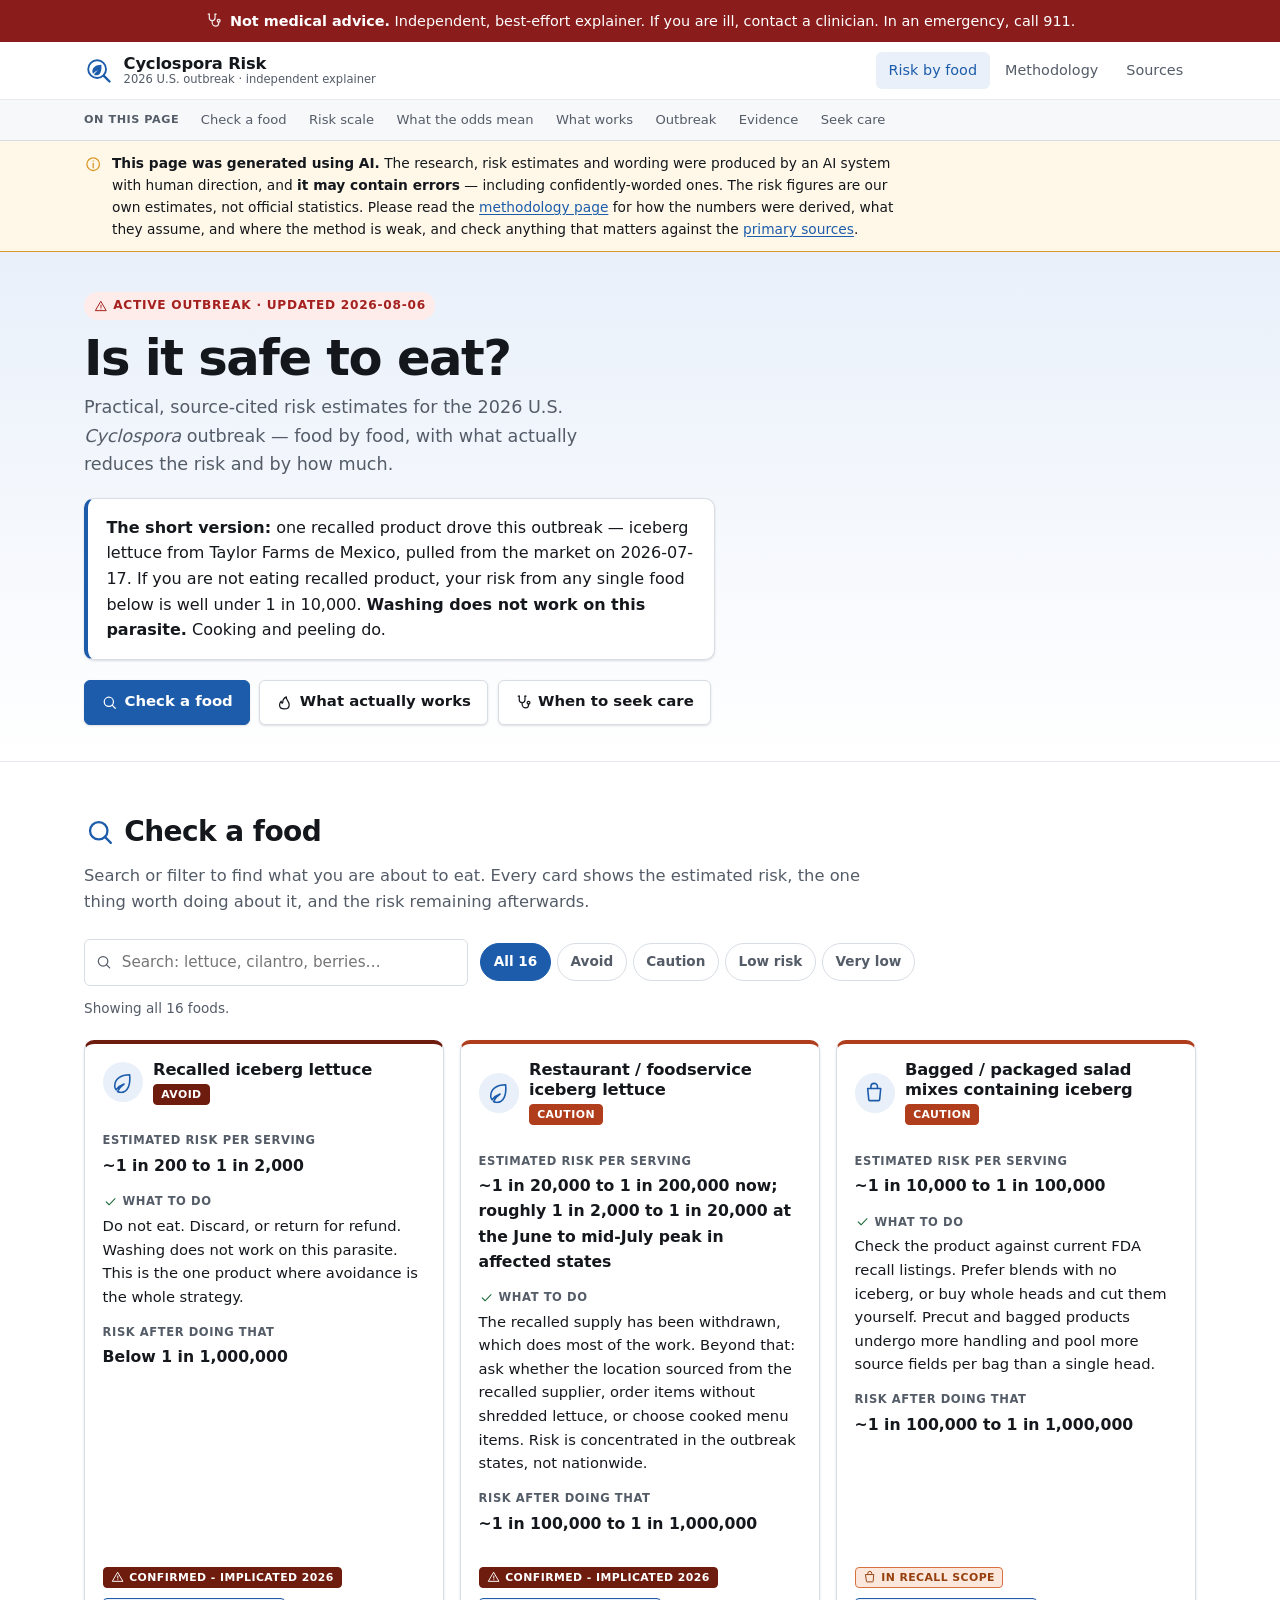
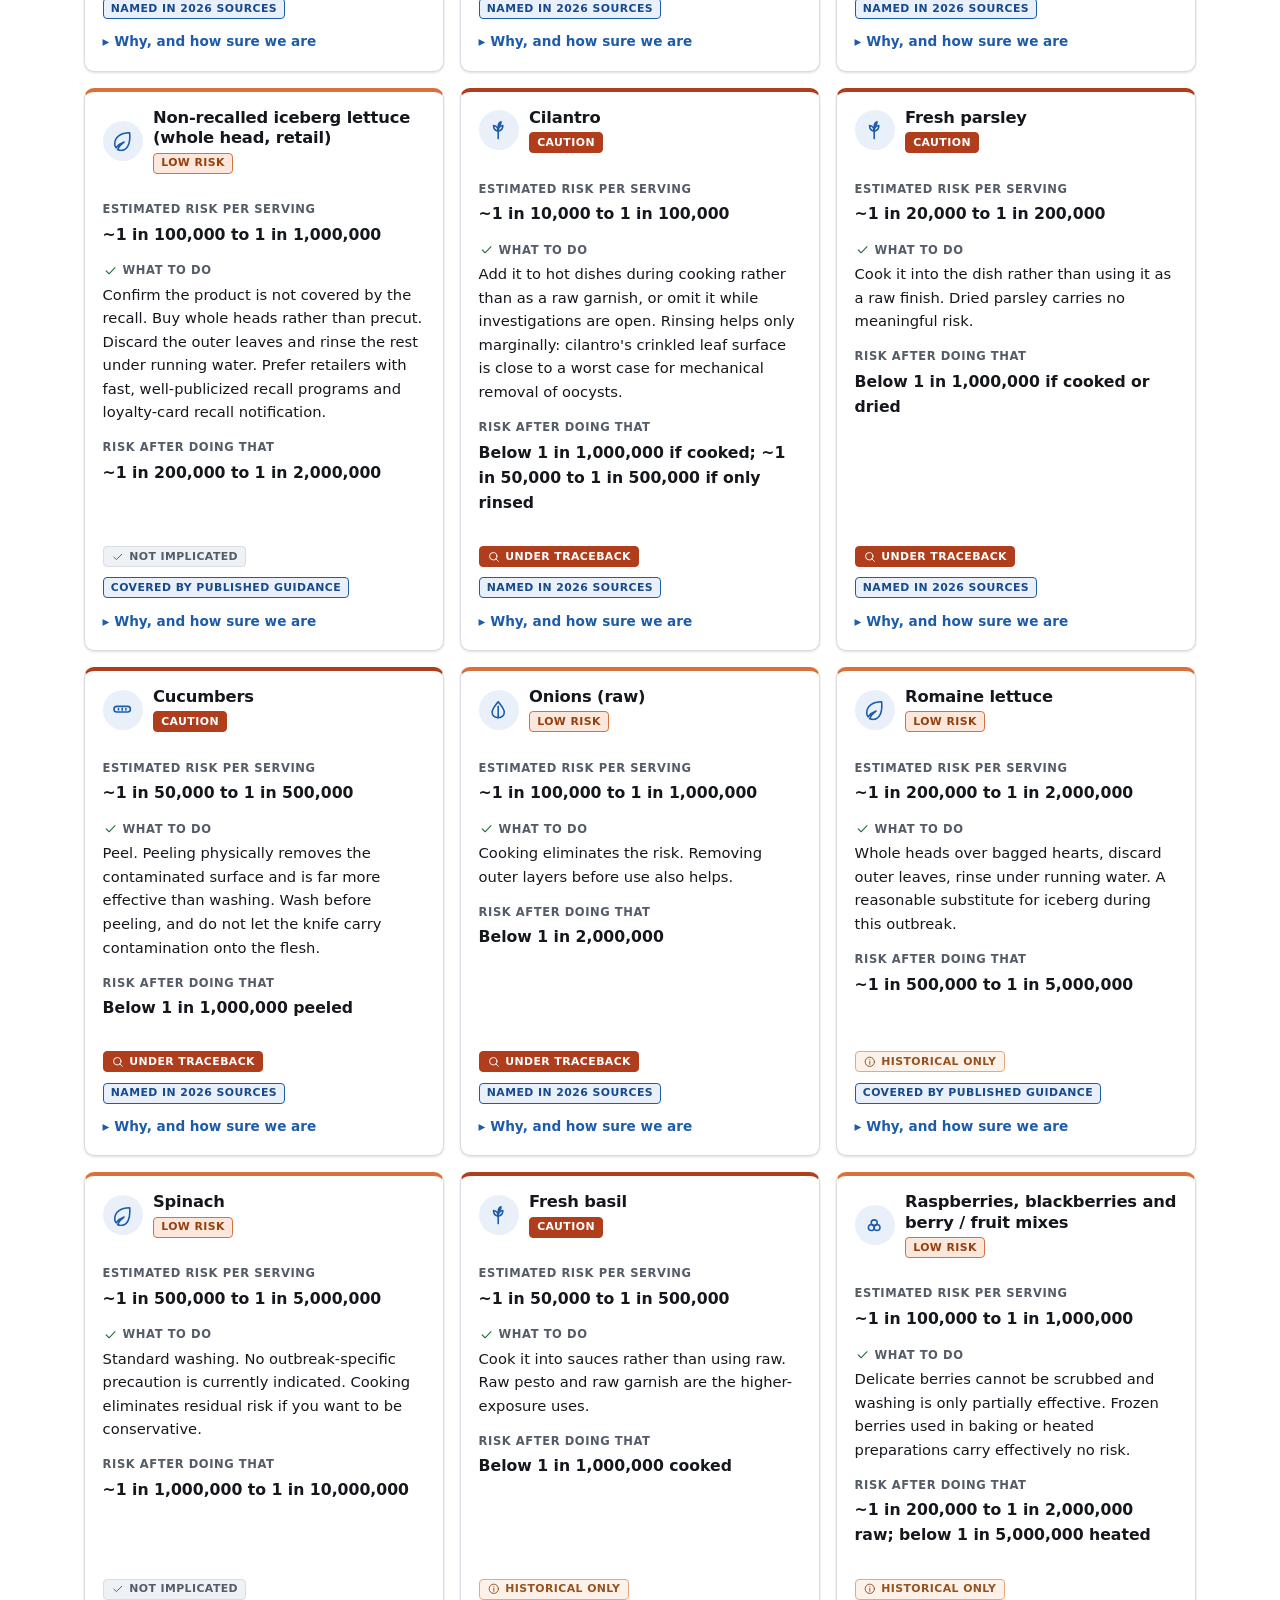
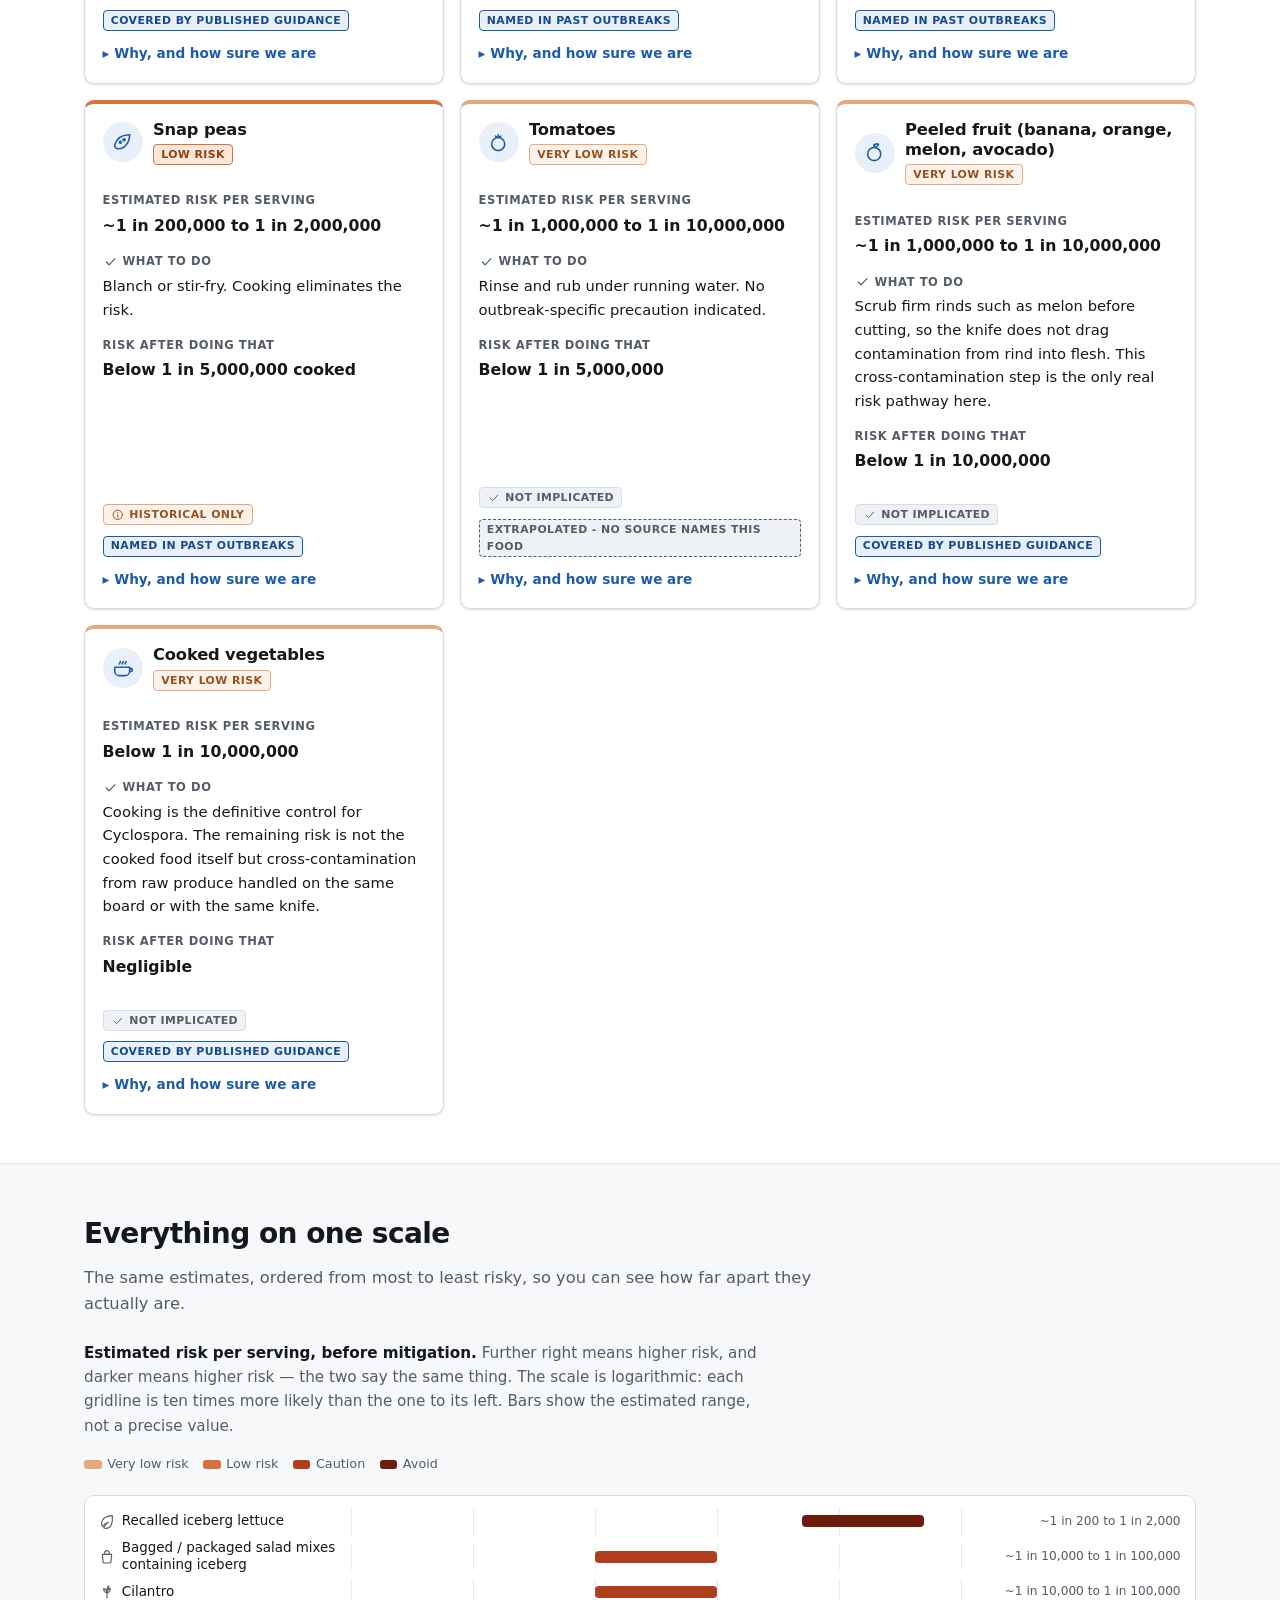
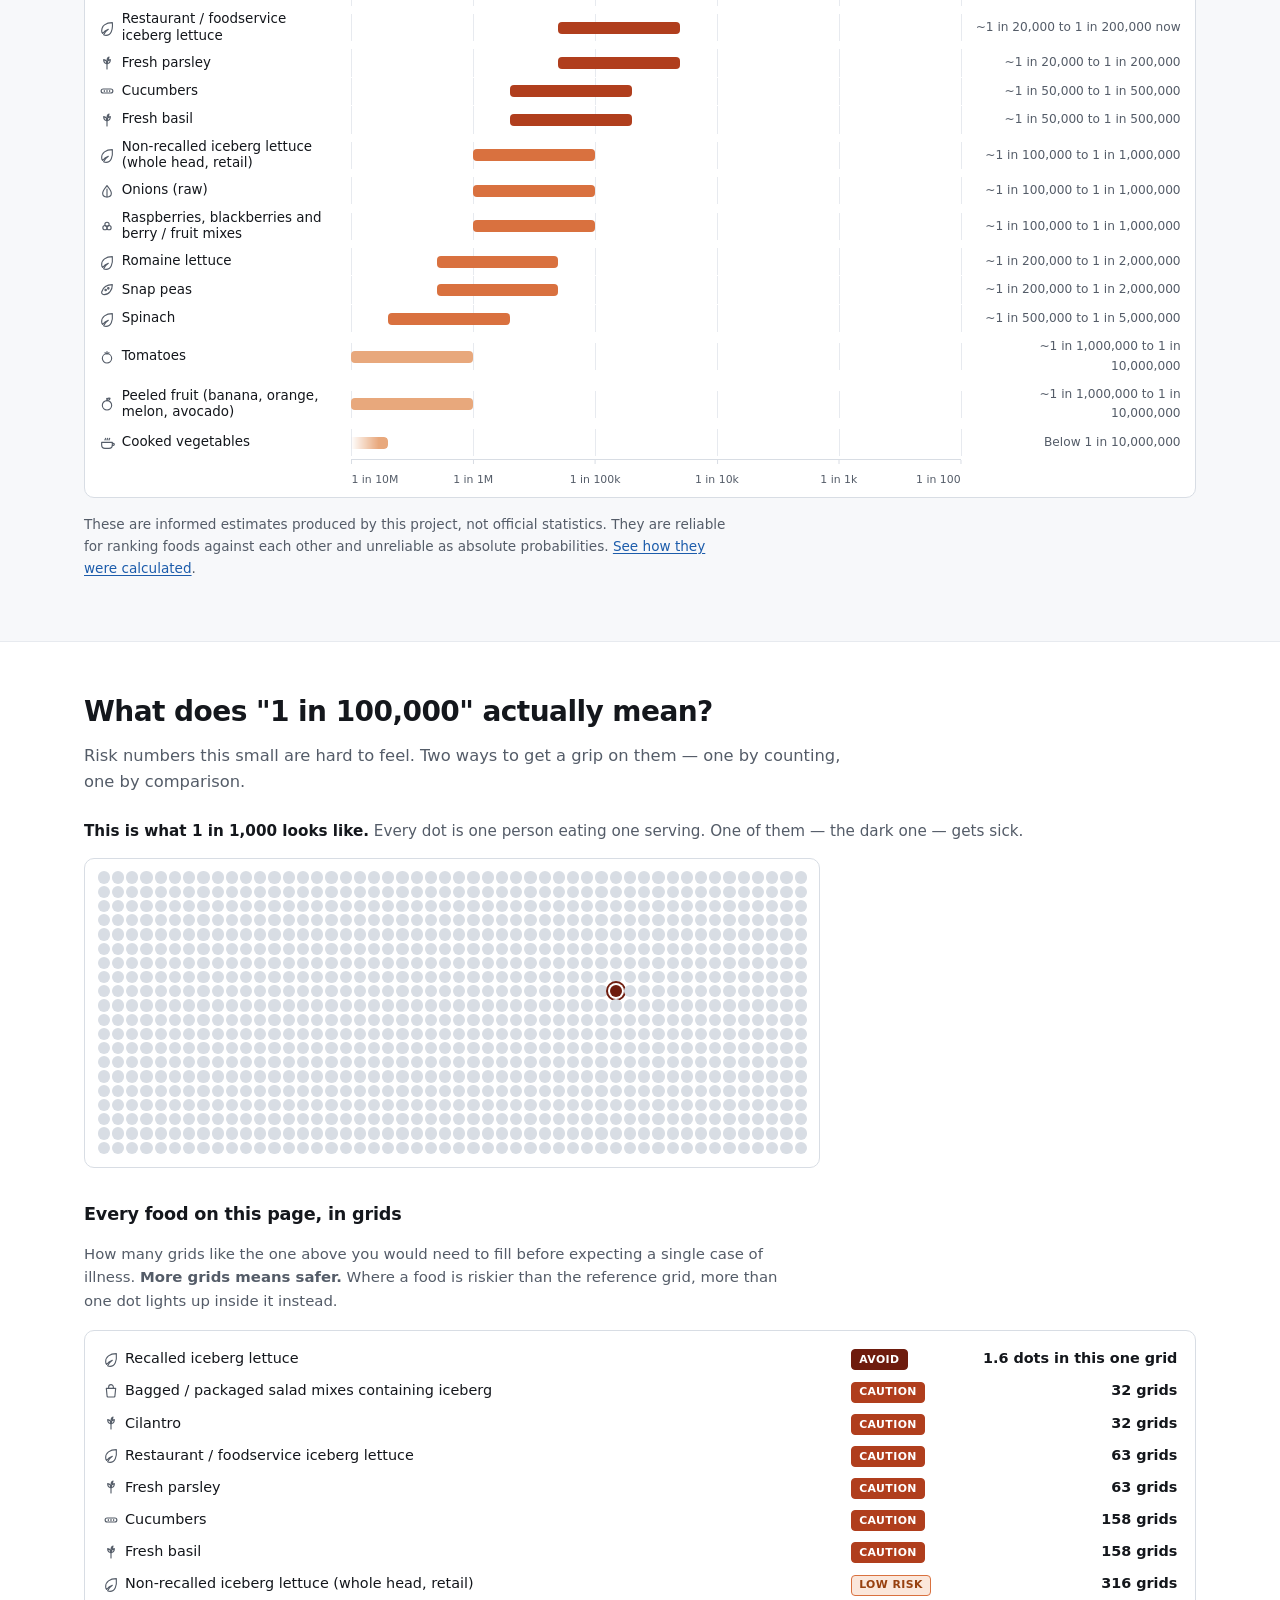
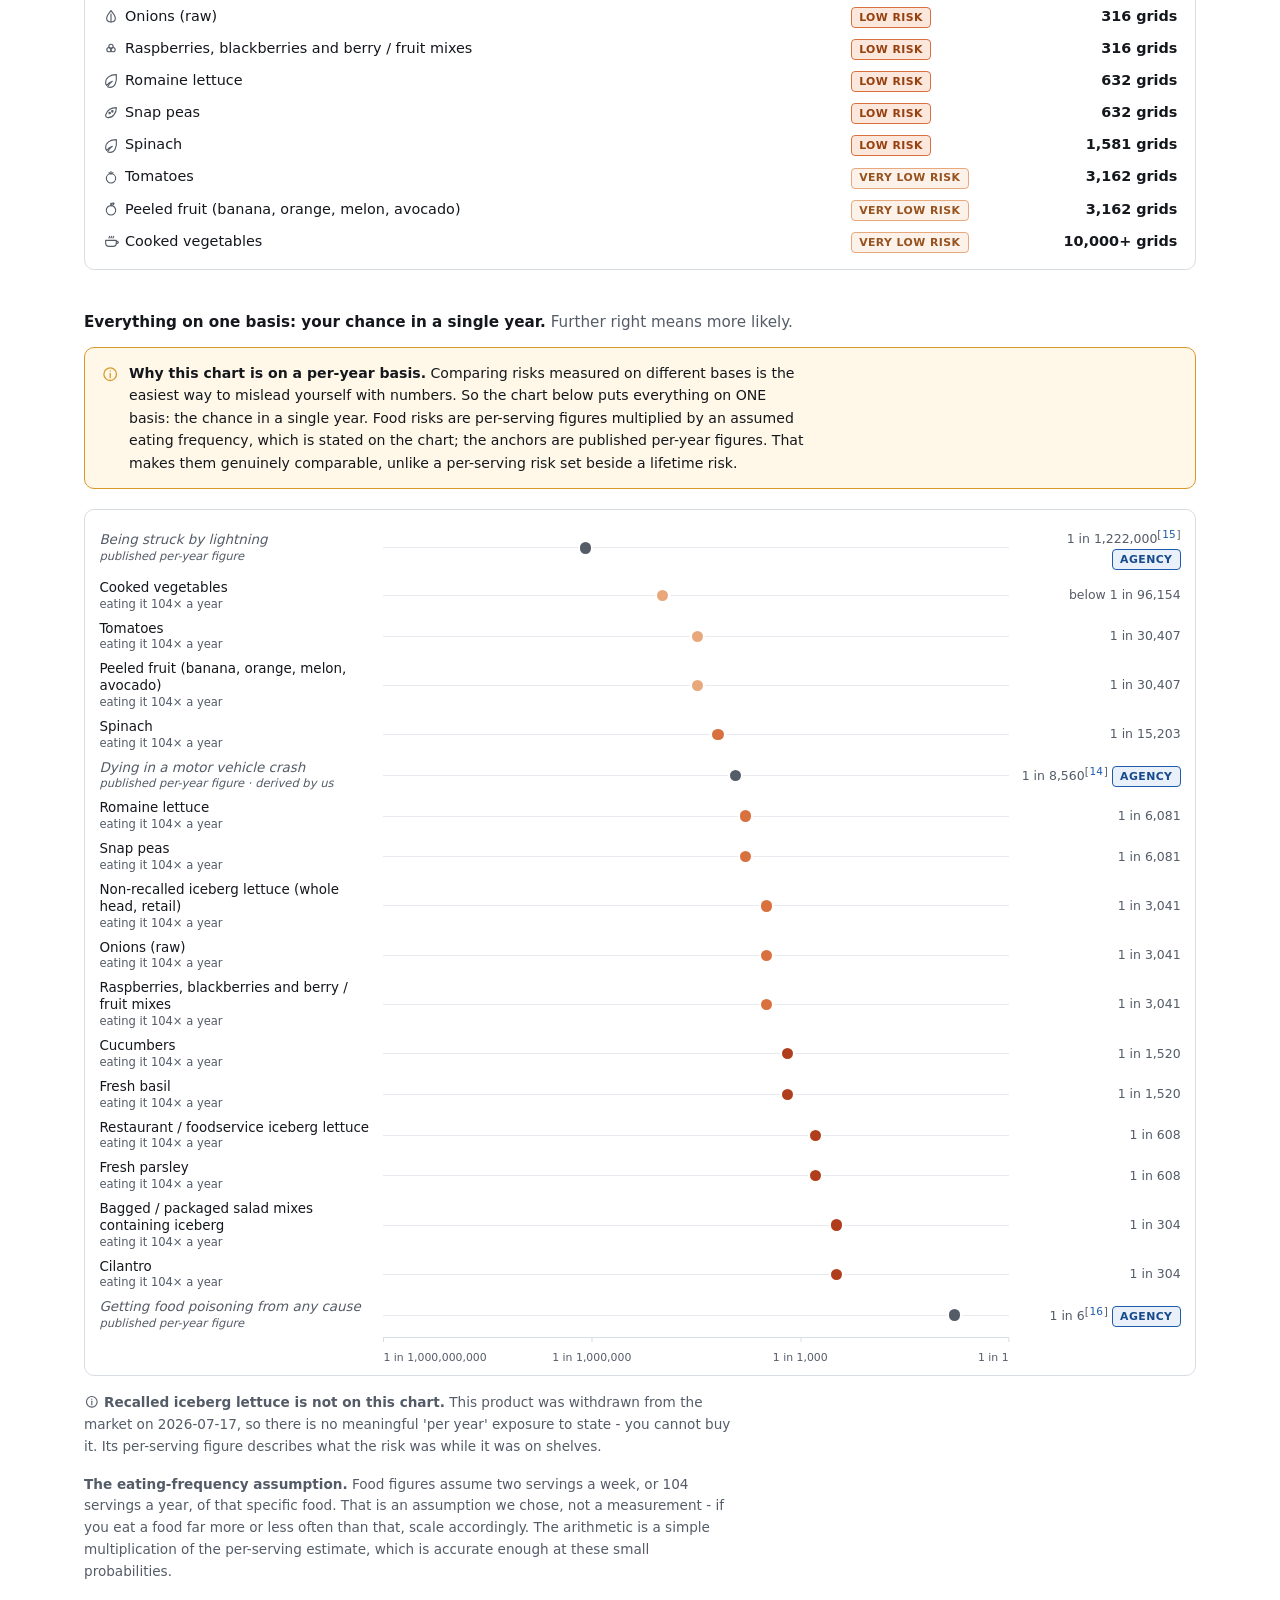
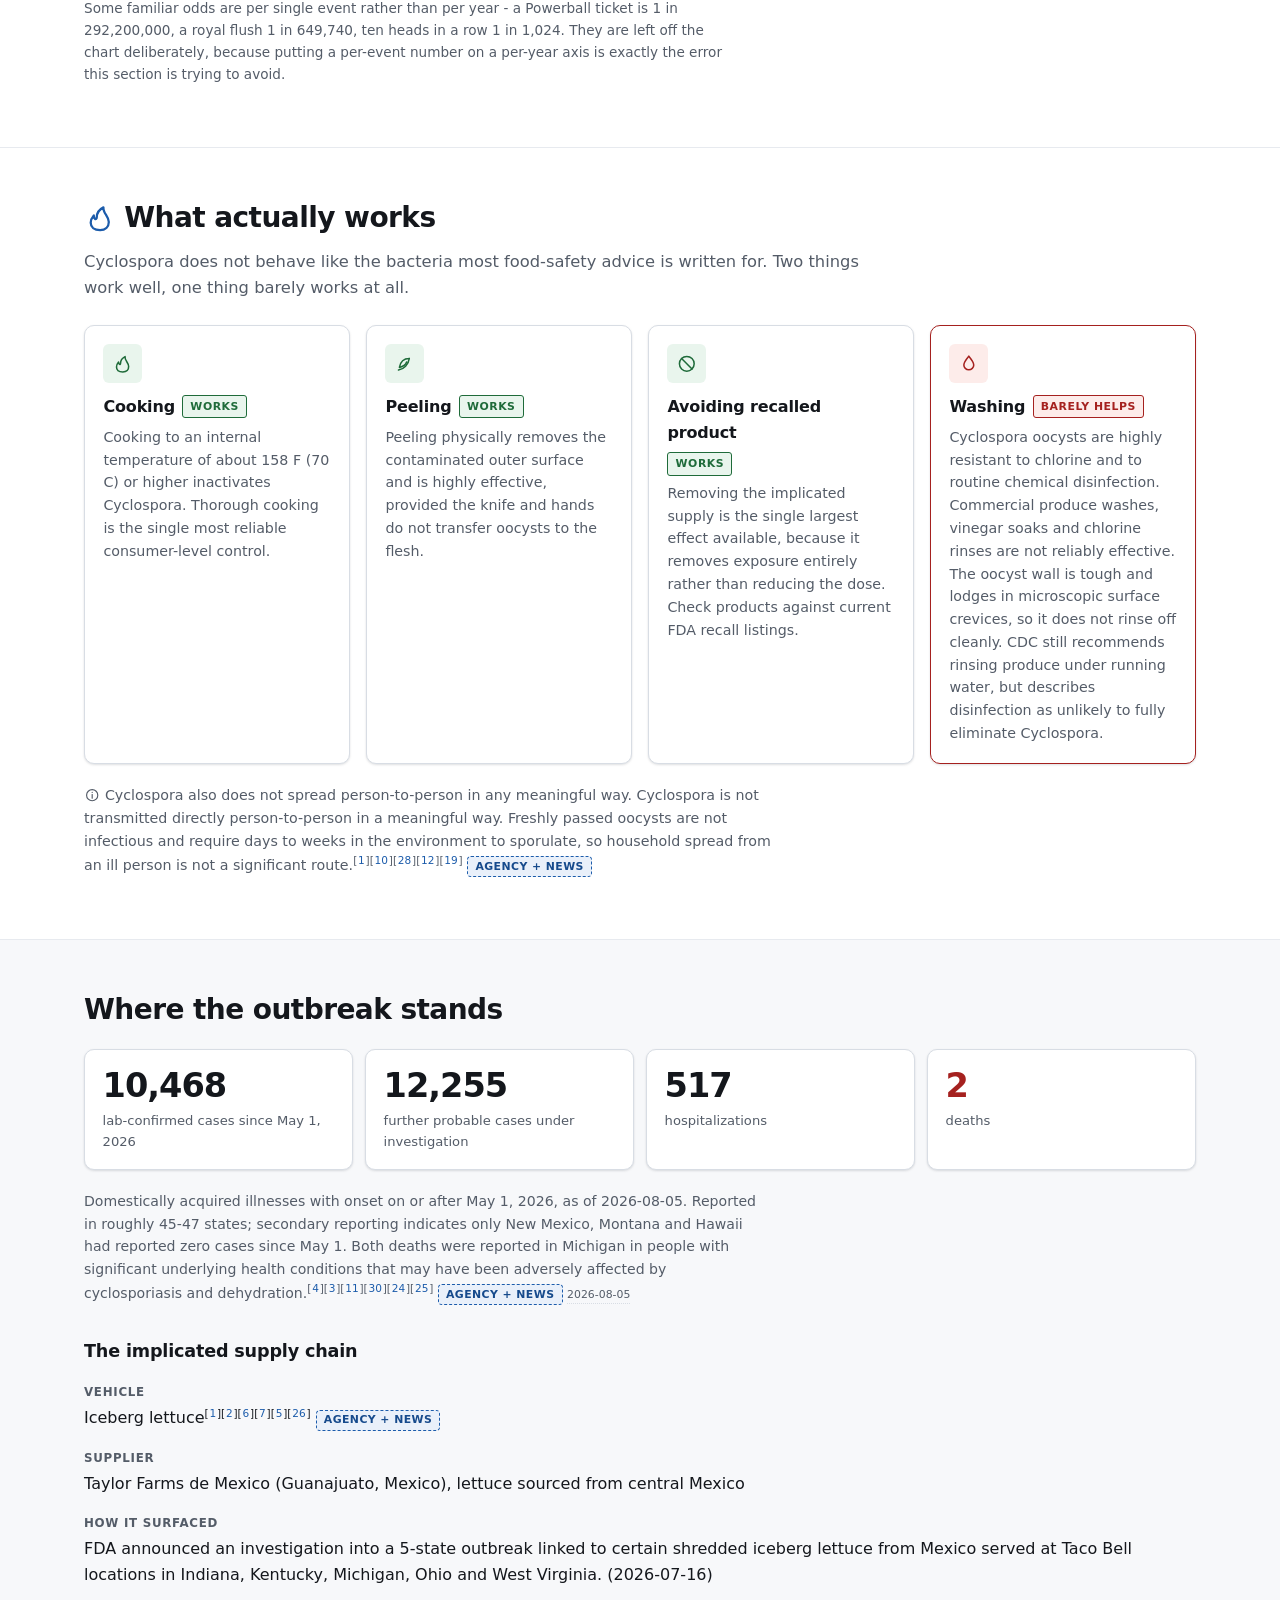
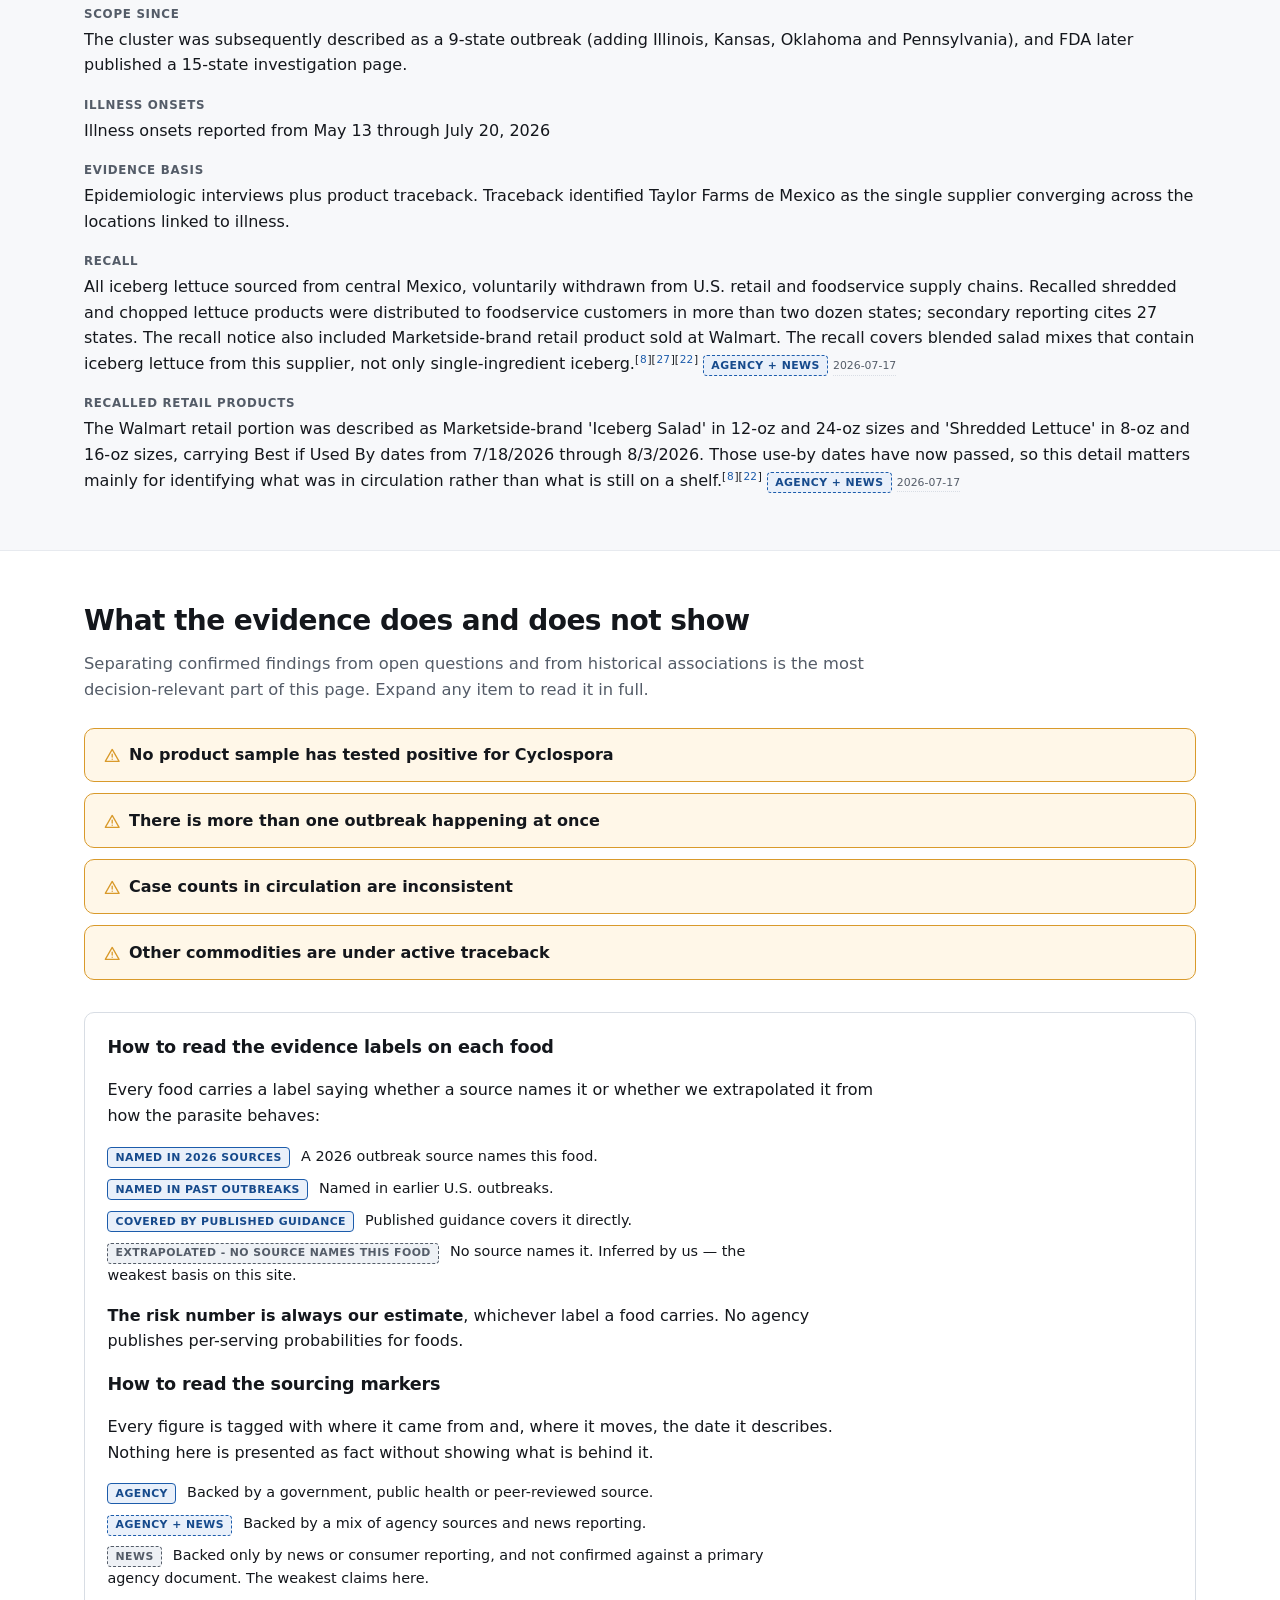
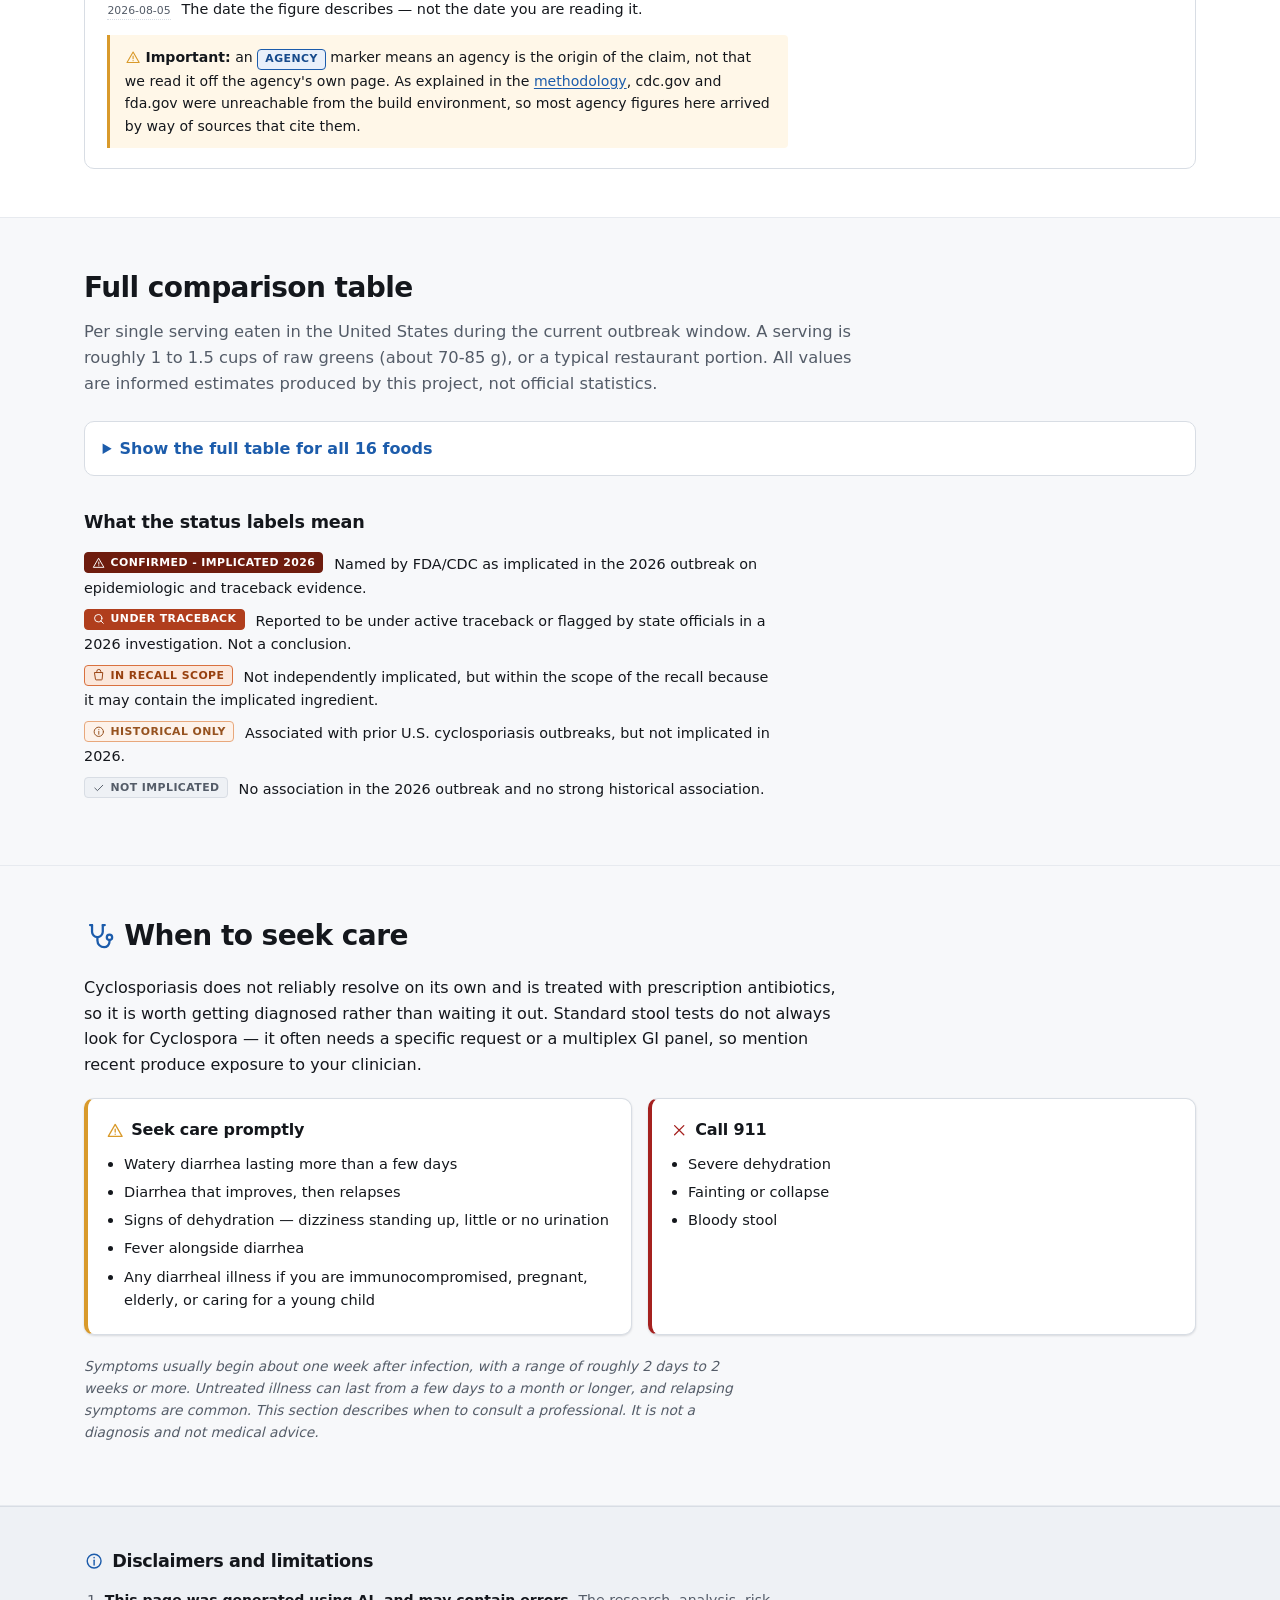
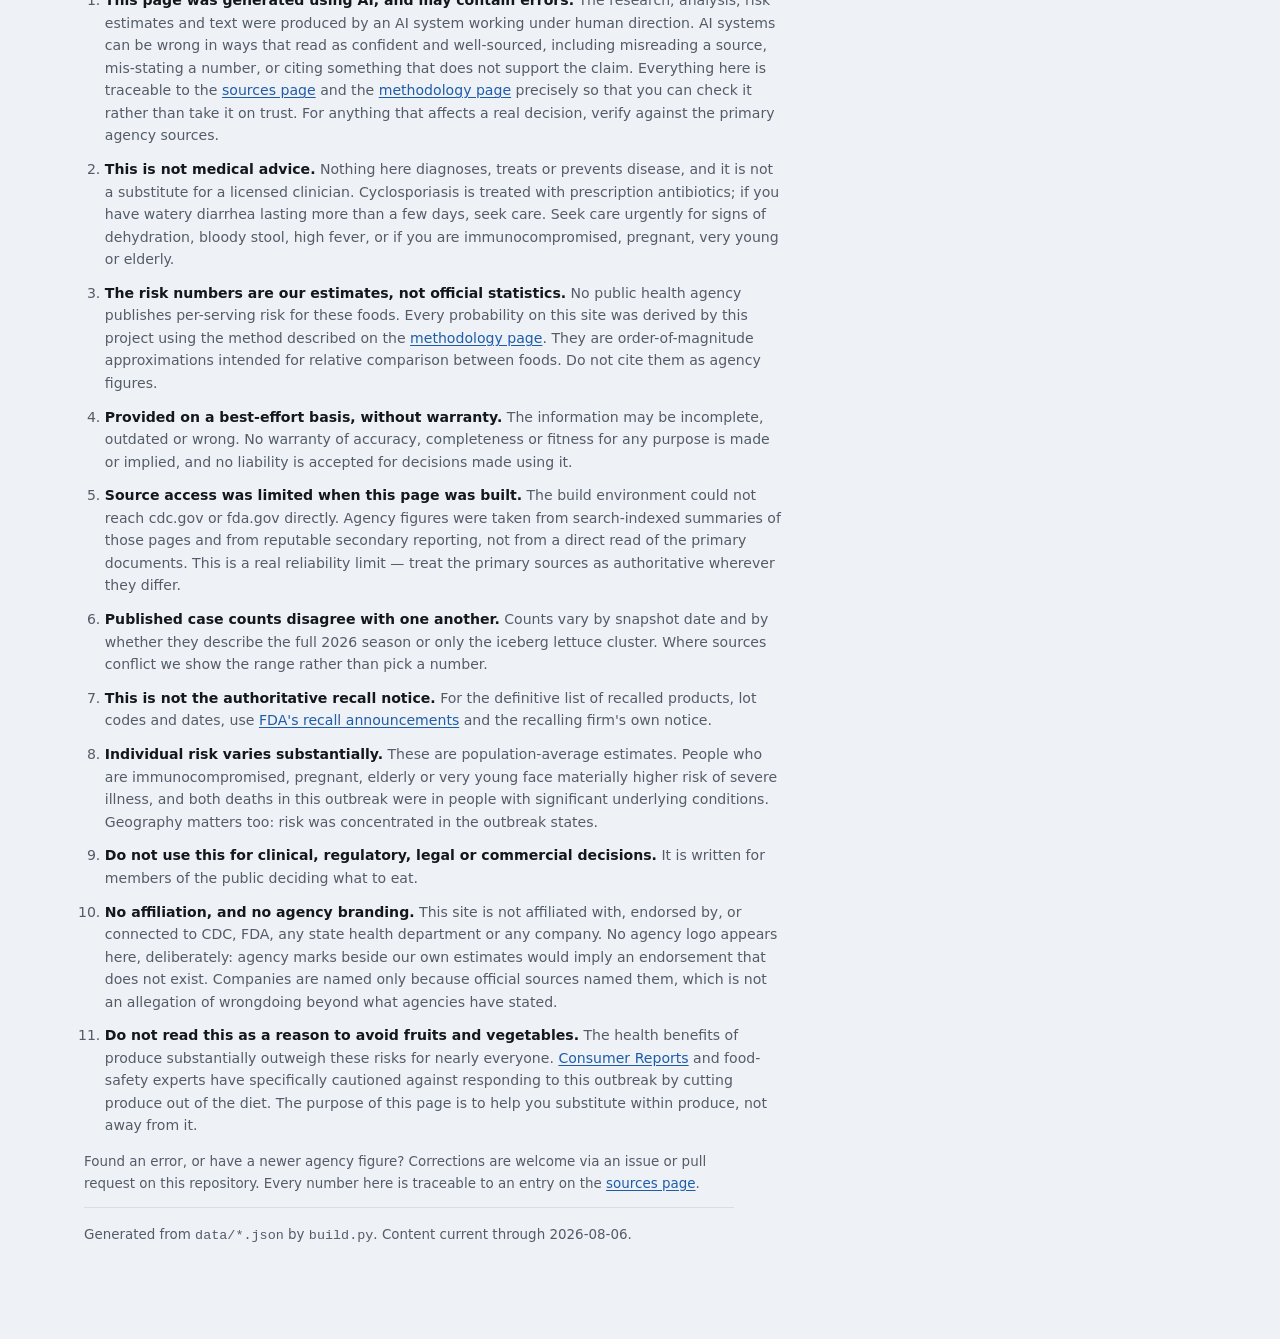
==== commit 68fe925f: "Drop the top-100 list, link every label, and unify the visual system Five changes, four of them corr" ====
--- a/site/index.html
+++ b/site/index.html
@@ -31,12 +31,11 @@
     </a>
     <nav class="site-nav" aria-label="Primary">
         <a href="index.html" class="active" aria-current="page">Risk by food</a>
-        <a href="foods.html">All 100 foods</a>
         <a href="methodology.html">Methodology</a>
         <a href="sources.html">Sources</a>
     </nav>
   </div>
-  <nav class="jump" aria-label="Sections on this page"><div class="wrap jump-inner"><span class="jump-label">On this page</span><a href="#check">Check a food</a><a href="#scale">Risk scale</a><a href="#sense">What the odds mean</a><a href="#top10">Most-eaten foods</a><a href="#works">What works</a><a href="#status">Outbreak</a><a href="#evidence">Evidence</a><a href="#care">Seek care</a></div></nav>
+  <nav class="jump" aria-label="Sections on this page"><div class="wrap jump-inner"><span class="jump-label">On this page</span><a href="#check">Check a food</a><a href="#scale">Risk scale</a><a href="#sense">What the odds mean</a><a href="#works">What works</a><a href="#status">Outbreak</a><a href="#evidence">Evidence</a><a href="#care">Seek care</a></div></nav>
 </header>
 
 <div class="ai-note" role="note">
@@ -117,11 +116,11 @@
           <dd class="card-risk">Below 1 in 1,000,000</dd>
         </dl>
         <footer class="card-foot">
-          <span class="status status-confirmed"><svg class="icon" aria-hidden="true" focusable="false"><use href="#i-alert"></use></svg>Confirmed - implicated 2026</span>
-          <span class="ev ev-referenced" title="This specific food is named in a 2026 outbreak source. The naming is cited; the risk number is still our estimate."><span class="vh">Evidence basis: </span>named in 2026 sources</span>
-          <details class="card-more">
-            <summary>Why, and how sure we are</summary>
-            <p>Taylor Farms de Mexico product sourced from central Mexico, as consumed before the July 17 recall took effect. Mostly shredded/chopped foodservice packs, plus Marketside retail product at Walmart.<sup class="cite">[<a href="sources.html#fda-recall" title="Taylor Fresh Foods Recalls Iceberg Lettuce from Central Mexico Because of Possible Health Risk (FDA)">8</a>][<a href="sources.html#fda-9state" title="Investigation of 9-State Outbreak of Cyclospora Illnesses: Iceberg Lettuce (July 2026) (FDA)">6</a>][<a href="sources.html#cdc-outbreak" title="Cyclospora Outbreak Linked to Iceberg Lettuce (CDC)">1</a>][<a href="sources.html#nbc-source" title="Taylor Farms recalls iceberg lettuce amid cyclosporiasis outbreak (FDA names source) (NBC News)">26</a>]</sup> <span class="prov prov-agency-news" title="This claim rests on a mix of agency sources and news reporting."><span class="vh">Sourcing: </span>agency + news</span></p>
+          <a class="status status-confirmed" href="methodology.html#status-confirmed" title="Named by FDA or CDC as implicated in the 2026 outbreak. Click for the full definition."><svg class="icon" aria-hidden="true" focusable="false"><use href="#i-alert"></use></svg>Confirmed - implicated 2026</a>
+          <a class="ev ev-referenced" href="methodology.html#ev-named-2026" title="This specific food is named in a 2026 outbreak source. The naming is cited; the risk number is still our estimate. Click for the full definition."><span class="vh">Evidence basis: </span>named in 2026 sources</a>
+          <details class="card-more">
+            <summary>Why, and how sure we are</summary>
+            <p>Taylor Farms de Mexico product sourced from central Mexico, as consumed before the July 17 recall took effect. Mostly shredded/chopped foodservice packs, plus Marketside retail product at Walmart.<sup class="cite">[<a href="sources.html#fda-recall" title="Taylor Fresh Foods Recalls Iceberg Lettuce from Central Mexico Because of Possible Health Risk (FDA)">8</a>][<a href="sources.html#fda-9state" title="Investigation of 9-State Outbreak of Cyclospora Illnesses: Iceberg Lettuce (July 2026) (FDA)">6</a>][<a href="sources.html#cdc-outbreak" title="Cyclospora Outbreak Linked to Iceberg Lettuce (CDC)">1</a>][<a href="sources.html#nbc-source" title="Taylor Farms recalls iceberg lettuce amid cyclosporiasis outbreak (FDA names source) (NBC News)">26</a>]</sup> <a class="prov prov-agency-news" href="methodology.html#prov-agency-news" title="This claim rests on a mix of agency sources and news reporting. Click for the full definition."><span class="vh">Sourcing: </span>agency + news</a></p>
             <p class="residual-note">The product has been off the market since mid-July and is long past shelf life, so present-day residual risk is driven by the recall having been effective, not by anything a consumer does now.</p>
             <p class="conf">Confidence in this estimate:
                <strong>moderate</strong></p>
@@ -144,11 +143,11 @@
           <dd class="card-risk">~1 in 100,000 to 1 in 1,000,000</dd>
         </dl>
         <footer class="card-foot">
-          <span class="status status-confirmed"><svg class="icon" aria-hidden="true" focusable="false"><use href="#i-alert"></use></svg>Confirmed - implicated 2026</span>
-          <span class="ev ev-referenced" title="This specific food is named in a 2026 outbreak source. The naming is cited; the risk number is still our estimate."><span class="vh">Evidence basis: </span>named in 2026 sources</span>
-          <details class="card-more">
-            <summary>Why, and how sure we are</summary>
-            <p>Shredded iceberg on tacos, burgers, sandwiches and salad bars. This is the exposure route that drove the outbreak: the initial cluster was traced to shredded lettuce served at Taco Bell locations in five states.<sup class="cite">[<a href="sources.html#fda-9state" title="Investigation of 9-State Outbreak of Cyclospora Illnesses: Iceberg Lettuce (July 2026) (FDA)">6</a>][<a href="sources.html#cdc-outbreak" title="Cyclospora Outbreak Linked to Iceberg Lettuce (CDC)">1</a>][<a href="sources.html#cnn-safe-food" title="What food is safe to eat and what to avoid as cyclosporiasis outbreak surges (CNN)">22</a>]</sup> <span class="prov prov-agency-news" title="This claim rests on a mix of agency sources and news reporting."><span class="vh">Sourcing: </span>agency + news</span></p>
+          <a class="status status-confirmed" href="methodology.html#status-confirmed" title="Named by FDA or CDC as implicated in the 2026 outbreak. Click for the full definition."><svg class="icon" aria-hidden="true" focusable="false"><use href="#i-alert"></use></svg>Confirmed - implicated 2026</a>
+          <a class="ev ev-referenced" href="methodology.html#ev-named-2026" title="This specific food is named in a 2026 outbreak source. The naming is cited; the risk number is still our estimate. Click for the full definition."><span class="vh">Evidence basis: </span>named in 2026 sources</a>
+          <details class="card-more">
+            <summary>Why, and how sure we are</summary>
+            <p>Shredded iceberg on tacos, burgers, sandwiches and salad bars. This is the exposure route that drove the outbreak: the initial cluster was traced to shredded lettuce served at Taco Bell locations in five states.<sup class="cite">[<a href="sources.html#fda-9state" title="Investigation of 9-State Outbreak of Cyclospora Illnesses: Iceberg Lettuce (July 2026) (FDA)">6</a>][<a href="sources.html#cdc-outbreak" title="Cyclospora Outbreak Linked to Iceberg Lettuce (CDC)">1</a>][<a href="sources.html#cnn-safe-food" title="What food is safe to eat and what to avoid as cyclosporiasis outbreak surges (CNN)">22</a>]</sup> <a class="prov prov-agency-news" href="methodology.html#prov-agency-news" title="This claim rests on a mix of agency sources and news reporting. Click for the full definition."><span class="vh">Sourcing: </span>agency + news</a></p>
             <p class="residual-note">Residual risk reflects that foodservice shredded lettuce involves heavy handling and pooled supply, so a future contaminated lot would again spread widely before detection.</p>
             <p class="conf">Confidence in this estimate:
                <strong>low to moderate</strong></p>
@@ -171,11 +170,11 @@
           <dd class="card-risk">~1 in 100,000 to 1 in 1,000,000</dd>
         </dl>
         <footer class="card-foot">
-          <span class="status status-linked-by-recall"><svg class="icon" aria-hidden="true" focusable="false"><use href="#i-bag"></use></svg>In recall scope</span>
-          <span class="ev ev-referenced" title="This specific food is named in a 2026 outbreak source. The naming is cited; the risk number is still our estimate."><span class="vh">Evidence basis: </span>named in 2026 sources</span>
-          <details class="card-more">
-            <summary>Why, and how sure we are</summary>
-            <p>Blended mixes are explicitly within the recall scope where they contain iceberg from the implicated supplier.<sup class="cite">[<a href="sources.html#cnn-safe-food" title="What food is safe to eat and what to avoid as cyclosporiasis outbreak surges (CNN)">22</a>][<a href="sources.html#fda-recall" title="Taylor Fresh Foods Recalls Iceberg Lettuce from Central Mexico Because of Possible Health Risk (FDA)">8</a>][<a href="sources.html#time-experts" title="What Food Safety Experts Are Eating During the Cyclospora Outbreak (TIME)">31</a>]</sup> <span class="prov prov-agency-news" title="This claim rests on a mix of agency sources and news reporting."><span class="vh">Sourcing: </span>agency + news</span></p>
+          <a class="status status-linked-by-recall" href="methodology.html#status-linked-by-recall" title="Not implicated on its own, but inside the recall&#x27;s scope. Click for the full definition."><svg class="icon" aria-hidden="true" focusable="false"><use href="#i-bag"></use></svg>In recall scope</a>
+          <a class="ev ev-referenced" href="methodology.html#ev-named-2026" title="This specific food is named in a 2026 outbreak source. The naming is cited; the risk number is still our estimate. Click for the full definition."><span class="vh">Evidence basis: </span>named in 2026 sources</a>
+          <details class="card-more">
+            <summary>Why, and how sure we are</summary>
+            <p>Blended mixes are explicitly within the recall scope where they contain iceberg from the implicated supplier.<sup class="cite">[<a href="sources.html#cnn-safe-food" title="What food is safe to eat and what to avoid as cyclosporiasis outbreak surges (CNN)">22</a>][<a href="sources.html#fda-recall" title="Taylor Fresh Foods Recalls Iceberg Lettuce from Central Mexico Because of Possible Health Risk (FDA)">8</a>][<a href="sources.html#time-experts" title="What Food Safety Experts Are Eating During the Cyclospora Outbreak (TIME)">31</a>]</sup> <a class="prov prov-agency-news" href="methodology.html#prov-agency-news" title="This claim rests on a mix of agency sources and news reporting. Click for the full definition."><span class="vh">Sourcing: </span>agency + news</a></p>
             <p class="residual-note">Checking recall lists is effective but lags: a contaminated lot circulates before it is identified. That lag is why residual risk does not fall to the level of whole-head produce.</p>
             <p class="conf">Confidence in this estimate:
                <strong>low to moderate</strong></p>
@@ -198,11 +197,11 @@
           <dd class="card-risk">~1 in 200,000 to 1 in 2,000,000</dd>
         </dl>
         <footer class="card-foot">
-          <span class="status status-not-implicated"><svg class="icon" aria-hidden="true" focusable="false"><use href="#i-check"></use></svg>Not implicated</span>
-          <span class="ev ev-referenced" title="No source names this food as implicated, but published guidance covers it directly. The guidance is cited; the number is still our estimate."><span class="vh">Evidence basis: </span>covered by published guidance</span>
-          <details class="card-more">
-            <summary>Why, and how sure we are</summary>
-            <p>Whole heads, predominantly domestic summer supply from California&#x27;s Salinas Valley rather than central Mexico. Read this row carefully: iceberg lettuce IS the implicated commodity in this outbreak, and what is implicated is one supplier&#x27;s product, not the crop. Traceback identifies the supply chains it can see, so the possibility that the implicated supply extends beyond the recall cannot be excluded, particularly given that no product sample ever tested positive.<sup class="cite">[<a href="sources.html#cnn-safe-food" title="What food is safe to eat and what to avoid as cyclosporiasis outbreak surges (CNN)">22</a>][<a href="sources.html#time-experts" title="What Food Safety Experts Are Eating During the Cyclospora Outbreak (TIME)">31</a>][<a href="sources.html#usda-lettuce" title="Romaine and leaf lettuces almost as popular as head lettuce (per capita availability) (USDA Economic Research Service)">13</a>][<a href="sources.html#usnews-falsepos" title="FDA: Iceberg Lettuce Recall Stands After False Positive For Cyclospora (U.S. News / HealthDay)">29</a>]</sup> <span class="prov prov-agency-news" title="This claim rests on a mix of agency sources and news reporting."><span class="vh">Sourcing: </span>agency + news</span></p>
+          <a class="status status-not-implicated" href="methodology.html#status-not-implicated" title="No association in 2026 and no strong outbreak history. Click for the full definition."><svg class="icon" aria-hidden="true" focusable="false"><use href="#i-check"></use></svg>Not implicated</a>
+          <a class="ev ev-referenced" href="methodology.html#ev-general-guidance" title="No source names this food as implicated, but published guidance covers it directly. The guidance is cited; the number is still our estimate. Click for the full definition."><span class="vh">Evidence basis: </span>covered by published guidance</a>
+          <details class="card-more">
+            <summary>Why, and how sure we are</summary>
+            <p>Whole heads, predominantly domestic summer supply from California&#x27;s Salinas Valley rather than central Mexico. Read this row carefully: iceberg lettuce IS the implicated commodity in this outbreak, and what is implicated is one supplier&#x27;s product, not the crop. Traceback identifies the supply chains it can see, so the possibility that the implicated supply extends beyond the recall cannot be excluded, particularly given that no product sample ever tested positive.<sup class="cite">[<a href="sources.html#cnn-safe-food" title="What food is safe to eat and what to avoid as cyclosporiasis outbreak surges (CNN)">22</a>][<a href="sources.html#time-experts" title="What Food Safety Experts Are Eating During the Cyclospora Outbreak (TIME)">31</a>][<a href="sources.html#usda-lettuce" title="Romaine and leaf lettuces almost as popular as head lettuce (per capita availability) (USDA Economic Research Service)">13</a>][<a href="sources.html#usnews-falsepos" title="FDA: Iceberg Lettuce Recall Stands After False Positive For Cyclospora (U.S. News / HealthDay)">29</a>]</sup> <a class="prov prov-agency-news" href="methodology.html#prov-agency-news" title="This claim rests on a mix of agency sources and news reporting. Click for the full definition."><span class="vh">Sourcing: </span>agency + news</a></p>
             <p class="residual-note">Note that washing contributes little here. The gain comes from avoiding the implicated supply chain and from less handling, not from the rinse.</p>
             <p class="conf">Confidence in this estimate:
                <strong>low</strong></p>
@@ -225,11 +224,11 @@
           <dd class="card-risk">Below 1 in 1,000,000 if cooked; ~1 in 50,000 to 1 in 500,000 if only rinsed</dd>
         </dl>
         <footer class="card-foot">
-          <span class="status status-under-traceback"><svg class="icon" aria-hidden="true" focusable="false"><use href="#i-search"></use></svg>Under traceback</span>
-          <span class="ev ev-referenced" title="This specific food is named in a 2026 outbreak source. The naming is cited; the risk number is still our estimate."><span class="vh">Evidence basis: </span>named in 2026 sources</span>
-          <details class="card-more">
-            <summary>Why, and how sure we are</summary>
-            <p>Reported to be a focus of traceback in at least one 2026 investigation. North Carolina officials indicated cilantro and parsley may be behind that state&#x27;s rise in cases. Also carries the strongest historical record of any herb, from the 2013-2015 outbreaks traced to Puebla, Mexico.<sup class="cite">[<a href="sources.html#cr-consumers" title="Cyclospora Outbreak 2026: What Consumers Need to Know and What Must Change (Consumer Reports (Advocacy))">20</a>][<a href="sources.html#cnn-safe-food" title="What food is safe to eat and what to avoid as cyclosporiasis outbreak surges (CNN)">22</a>]</sup> <span class="prov prov-news" title="This claim rests only on news or consumer reporting. It has not been confirmed against a primary agency document."><span class="vh">Sourcing: </span>news</span></p>
+          <a class="status status-under-traceback" href="methodology.html#status-under-traceback" title="Investigators are actively tracing this food. It is not a conclusion. Click for the full definition."><svg class="icon" aria-hidden="true" focusable="false"><use href="#i-search"></use></svg>Under traceback</a>
+          <a class="ev ev-referenced" href="methodology.html#ev-named-2026" title="This specific food is named in a 2026 outbreak source. The naming is cited; the risk number is still our estimate. Click for the full definition."><span class="vh">Evidence basis: </span>named in 2026 sources</a>
+          <details class="card-more">
+            <summary>Why, and how sure we are</summary>
+            <p>Reported to be a focus of traceback in at least one 2026 investigation. North Carolina officials indicated cilantro and parsley may be behind that state&#x27;s rise in cases. Also carries the strongest historical record of any herb, from the 2013-2015 outbreaks traced to Puebla, Mexico.<sup class="cite">[<a href="sources.html#cr-consumers" title="Cyclospora Outbreak 2026: What Consumers Need to Know and What Must Change (Consumer Reports (Advocacy))">20</a>][<a href="sources.html#cnn-safe-food" title="What food is safe to eat and what to avoid as cyclosporiasis outbreak surges (CNN)">22</a>]</sup> <a class="prov prov-news" href="methodology.html#prov-news" title="This claim rests only on news or consumer reporting. It has not been confirmed against a primary agency document. Click for the full definition."><span class="vh">Sourcing: </span>news</a></p>
             <p class="residual-note">The gap between those two numbers is the single largest mitigation effect on this table. Heat works; washing does not.</p>
             <p class="conf">Confidence in this estimate:
                <strong>low</strong></p>
@@ -252,11 +251,11 @@
           <dd class="card-risk">Below 1 in 1,000,000 if cooked or dried</dd>
         </dl>
         <footer class="card-foot">
-          <span class="status status-under-traceback"><svg class="icon" aria-hidden="true" focusable="false"><use href="#i-search"></use></svg>Under traceback</span>
-          <span class="ev ev-referenced" title="This specific food is named in a 2026 outbreak source. The naming is cited; the risk number is still our estimate."><span class="vh">Evidence basis: </span>named in 2026 sources</span>
-          <details class="card-more">
-            <summary>Why, and how sure we are</summary>
-            <p>Flagged alongside cilantro by North Carolina officials. Same leaf structure and similar supply chains.<sup class="cite">[<a href="sources.html#cnn-safe-food" title="What food is safe to eat and what to avoid as cyclosporiasis outbreak surges (CNN)">22</a>]</sup> <span class="prov prov-news" title="This claim rests only on news or consumer reporting. It has not been confirmed against a primary agency document."><span class="vh">Sourcing: </span>news</span></p>
+          <a class="status status-under-traceback" href="methodology.html#status-under-traceback" title="Investigators are actively tracing this food. It is not a conclusion. Click for the full definition."><svg class="icon" aria-hidden="true" focusable="false"><use href="#i-search"></use></svg>Under traceback</a>
+          <a class="ev ev-referenced" href="methodology.html#ev-named-2026" title="This specific food is named in a 2026 outbreak source. The naming is cited; the risk number is still our estimate. Click for the full definition."><span class="vh">Evidence basis: </span>named in 2026 sources</a>
+          <details class="card-more">
+            <summary>Why, and how sure we are</summary>
+            <p>Flagged alongside cilantro by North Carolina officials. Same leaf structure and similar supply chains.<sup class="cite">[<a href="sources.html#cnn-safe-food" title="What food is safe to eat and what to avoid as cyclosporiasis outbreak surges (CNN)">22</a>]</sup> <a class="prov prov-news" href="methodology.html#prov-news" title="This claim rests only on news or consumer reporting. It has not been confirmed against a primary agency document. Click for the full definition."><span class="vh">Sourcing: </span>news</a></p>
             
             <p class="conf">Confidence in this estimate:
                <strong>low</strong></p>
@@ -279,11 +278,11 @@
           <dd class="card-risk">Below 1 in 1,000,000 peeled</dd>
         </dl>
         <footer class="card-foot">
-          <span class="status status-under-traceback"><svg class="icon" aria-hidden="true" focusable="false"><use href="#i-search"></use></svg>Under traceback</span>
-          <span class="ev ev-referenced" title="This specific food is named in a 2026 outbreak source. The naming is cited; the risk number is still our estimate."><span class="vh">Evidence basis: </span>named in 2026 sources</span>
-          <details class="card-more">
-            <summary>Why, and how sure we are</summary>
-            <p>Reported among the commodities under traceback in a 2026 investigation. No confirmed link.<sup class="cite">[<a href="sources.html#cr-consumers" title="Cyclospora Outbreak 2026: What Consumers Need to Know and What Must Change (Consumer Reports (Advocacy))">20</a>]</sup> <span class="prov prov-news" title="This claim rests only on news or consumer reporting. It has not been confirmed against a primary agency document."><span class="vh">Sourcing: </span>news</span></p>
+          <a class="status status-under-traceback" href="methodology.html#status-under-traceback" title="Investigators are actively tracing this food. It is not a conclusion. Click for the full definition."><svg class="icon" aria-hidden="true" focusable="false"><use href="#i-search"></use></svg>Under traceback</a>
+          <a class="ev ev-referenced" href="methodology.html#ev-named-2026" title="This specific food is named in a 2026 outbreak source. The naming is cited; the risk number is still our estimate. Click for the full definition."><span class="vh">Evidence basis: </span>named in 2026 sources</a>
+          <details class="card-more">
+            <summary>Why, and how sure we are</summary>
+            <p>Reported among the commodities under traceback in a 2026 investigation. No confirmed link.<sup class="cite">[<a href="sources.html#cr-consumers" title="Cyclospora Outbreak 2026: What Consumers Need to Know and What Must Change (Consumer Reports (Advocacy))">20</a>]</sup> <a class="prov prov-news" href="methodology.html#prov-news" title="This claim rests only on news or consumer reporting. It has not been confirmed against a primary agency document. Click for the full definition."><span class="vh">Sourcing: </span>news</a></p>
             
             <p class="conf">Confidence in this estimate:
                <strong>low</strong></p>
@@ -306,11 +305,11 @@
           <dd class="card-risk">Below 1 in 2,000,000</dd>
         </dl>
         <footer class="card-foot">
-          <span class="status status-under-traceback"><svg class="icon" aria-hidden="true" focusable="false"><use href="#i-search"></use></svg>Under traceback</span>
-          <span class="ev ev-referenced" title="This specific food is named in a 2026 outbreak source. The naming is cited; the risk number is still our estimate."><span class="vh">Evidence basis: </span>named in 2026 sources</span>
-          <details class="card-more">
-            <summary>Why, and how sure we are</summary>
-            <p>Reported among commodities under traceback in a 2026 investigation. Onions are usually cooked or have outer layers removed, which limits exposure.<sup class="cite">[<a href="sources.html#cr-consumers" title="Cyclospora Outbreak 2026: What Consumers Need to Know and What Must Change (Consumer Reports (Advocacy))">20</a>]</sup> <span class="prov prov-news" title="This claim rests only on news or consumer reporting. It has not been confirmed against a primary agency document."><span class="vh">Sourcing: </span>news</span></p>
+          <a class="status status-under-traceback" href="methodology.html#status-under-traceback" title="Investigators are actively tracing this food. It is not a conclusion. Click for the full definition."><svg class="icon" aria-hidden="true" focusable="false"><use href="#i-search"></use></svg>Under traceback</a>
+          <a class="ev ev-referenced" href="methodology.html#ev-named-2026" title="This specific food is named in a 2026 outbreak source. The naming is cited; the risk number is still our estimate. Click for the full definition."><span class="vh">Evidence basis: </span>named in 2026 sources</a>
+          <details class="card-more">
+            <summary>Why, and how sure we are</summary>
+            <p>Reported among commodities under traceback in a 2026 investigation. Onions are usually cooked or have outer layers removed, which limits exposure.<sup class="cite">[<a href="sources.html#cr-consumers" title="Cyclospora Outbreak 2026: What Consumers Need to Know and What Must Change (Consumer Reports (Advocacy))">20</a>]</sup> <a class="prov prov-news" href="methodology.html#prov-news" title="This claim rests only on news or consumer reporting. It has not been confirmed against a primary agency document. Click for the full definition."><span class="vh">Sourcing: </span>news</a></p>
             
             <p class="conf">Confidence in this estimate:
                <strong>low</strong></p>
@@ -333,11 +332,11 @@
           <dd class="card-risk">~1 in 500,000 to 1 in 5,000,000</dd>
         </dl>
         <footer class="card-foot">
-          <span class="status status-historical"><svg class="icon" aria-hidden="true" focusable="false"><use href="#i-info"></use></svg>Historical only</span>
-          <span class="ev ev-referenced" title="No source names this food as implicated, but published guidance covers it directly. The guidance is cited; the number is still our estimate."><span class="vh">Evidence basis: </span>covered by published guidance</span>
-          <details class="card-more">
-            <summary>Why, and how sure we are</summary>
-            <p>Not named in the 2026 investigation. Lettuce generally has appeared in past cyclosporiasis outbreaks, so this is not a zero-history commodity.<sup class="cite">[<a href="sources.html#cnn-safe-food" title="What food is safe to eat and what to avoid as cyclosporiasis outbreak surges (CNN)">22</a>][<a href="sources.html#time-experts" title="What Food Safety Experts Are Eating During the Cyclospora Outbreak (TIME)">31</a>]</sup> <span class="prov prov-news" title="This claim rests only on news or consumer reporting. It has not been confirmed against a primary agency document."><span class="vh">Sourcing: </span>news</span></p>
+          <a class="status status-historical" href="methodology.html#status-historical" title="Associated with earlier U.S. outbreaks, but not with 2026. Click for the full definition."><svg class="icon" aria-hidden="true" focusable="false"><use href="#i-info"></use></svg>Historical only</a>
+          <a class="ev ev-referenced" href="methodology.html#ev-general-guidance" title="No source names this food as implicated, but published guidance covers it directly. The guidance is cited; the number is still our estimate. Click for the full definition."><span class="vh">Evidence basis: </span>covered by published guidance</a>
+          <details class="card-more">
+            <summary>Why, and how sure we are</summary>
+            <p>Not named in the 2026 investigation. Lettuce generally has appeared in past cyclosporiasis outbreaks, so this is not a zero-history commodity.<sup class="cite">[<a href="sources.html#cnn-safe-food" title="What food is safe to eat and what to avoid as cyclosporiasis outbreak surges (CNN)">22</a>][<a href="sources.html#time-experts" title="What Food Safety Experts Are Eating During the Cyclospora Outbreak (TIME)">31</a>]</sup> <a class="prov prov-news" href="methodology.html#prov-news" title="This claim rests only on news or consumer reporting. It has not been confirmed against a primary agency document. Click for the full definition."><span class="vh">Sourcing: </span>news</a></p>
             
             <p class="conf">Confidence in this estimate:
                <strong>low to moderate</strong></p>
@@ -360,11 +359,11 @@
           <dd class="card-risk">~1 in 1,000,000 to 1 in 10,000,000</dd>
         </dl>
         <footer class="card-foot">
-          <span class="status status-not-implicated"><svg class="icon" aria-hidden="true" focusable="false"><use href="#i-check"></use></svg>Not implicated</span>
-          <span class="ev ev-referenced" title="No source names this food as implicated, but published guidance covers it directly. The guidance is cited; the number is still our estimate."><span class="vh">Evidence basis: </span>covered by published guidance</span>
-          <details class="card-more">
-            <summary>Why, and how sure we are</summary>
-            <p>Explicitly not named in the current outbreak investigation. Reporting indicates CDC considers it safe to eat with standard washing.<sup class="cite">[<a href="sources.html#cnn-safe-food" title="What food is safe to eat and what to avoid as cyclosporiasis outbreak surges (CNN)">22</a>]</sup> <span class="prov prov-news" title="This claim rests only on news or consumer reporting. It has not been confirmed against a primary agency document."><span class="vh">Sourcing: </span>news</span></p>
+          <a class="status status-not-implicated" href="methodology.html#status-not-implicated" title="No association in 2026 and no strong outbreak history. Click for the full definition."><svg class="icon" aria-hidden="true" focusable="false"><use href="#i-check"></use></svg>Not implicated</a>
+          <a class="ev ev-referenced" href="methodology.html#ev-general-guidance" title="No source names this food as implicated, but published guidance covers it directly. The guidance is cited; the number is still our estimate. Click for the full definition."><span class="vh">Evidence basis: </span>covered by published guidance</a>
+          <details class="card-more">
+            <summary>Why, and how sure we are</summary>
+            <p>Explicitly not named in the current outbreak investigation. Reporting indicates CDC considers it safe to eat with standard washing.<sup class="cite">[<a href="sources.html#cnn-safe-food" title="What food is safe to eat and what to avoid as cyclosporiasis outbreak surges (CNN)">22</a>]</sup> <a class="prov prov-news" href="methodology.html#prov-news" title="This claim rests only on news or consumer reporting. It has not been confirmed against a primary agency document. Click for the full definition."><span class="vh">Sourcing: </span>news</a></p>
             
             <p class="conf">Confidence in this estimate:
                <strong>moderate</strong></p>
@@ -387,11 +386,11 @@
           <dd class="card-risk">Below 1 in 1,000,000 cooked</dd>
         </dl>
         <footer class="card-foot">
-          <span class="status status-historical"><svg class="icon" aria-hidden="true" focusable="false"><use href="#i-info"></use></svg>Historical only</span>
-          <span class="ev ev-referenced" title="Named in sources describing earlier U.S. outbreaks, not in 2026. The association is cited; the number is our estimate."><span class="vh">Evidence basis: </span>named in past outbreaks</span>
-          <details class="card-more">
-            <summary>Why, and how sure we are</summary>
-            <p>Not implicated in 2026, but basil has a real U.S. outbreak history, including outbreaks traced to imported basil in 2019 and 2020.<sup class="cite">[<a href="sources.html#cnn-safe-food" title="What food is safe to eat and what to avoid as cyclosporiasis outbreak surges (CNN)">22</a>][<a href="sources.html#fda-cyclospora" title="Cyclospora (foodborne pathogen overview) (FDA)">9</a>]</sup> <span class="prov prov-agency-news" title="This claim rests on a mix of agency sources and news reporting."><span class="vh">Sourcing: </span>agency + news</span></p>
+          <a class="status status-historical" href="methodology.html#status-historical" title="Associated with earlier U.S. outbreaks, but not with 2026. Click for the full definition."><svg class="icon" aria-hidden="true" focusable="false"><use href="#i-info"></use></svg>Historical only</a>
+          <a class="ev ev-referenced" href="methodology.html#ev-named-historical" title="Named in sources describing earlier U.S. outbreaks, not in 2026. The association is cited; the number is our estimate. Click for the full definition."><span class="vh">Evidence basis: </span>named in past outbreaks</a>
+          <details class="card-more">
+            <summary>Why, and how sure we are</summary>
+            <p>Not implicated in 2026, but basil has a real U.S. outbreak history, including outbreaks traced to imported basil in 2019 and 2020.<sup class="cite">[<a href="sources.html#cnn-safe-food" title="What food is safe to eat and what to avoid as cyclosporiasis outbreak surges (CNN)">22</a>][<a href="sources.html#fda-cyclospora" title="Cyclospora (foodborne pathogen overview) (FDA)">9</a>]</sup> <a class="prov prov-agency-news" href="methodology.html#prov-agency-news" title="This claim rests on a mix of agency sources and news reporting. Click for the full definition."><span class="vh">Sourcing: </span>agency + news</a></p>
             
             <p class="conf">Confidence in this estimate:
                <strong>low</strong></p>
@@ -414,11 +413,11 @@
           <dd class="card-risk">~1 in 200,000 to 1 in 2,000,000 raw; below 1 in 5,000,000 heated</dd>
         </dl>
         <footer class="card-foot">
-          <span class="status status-historical"><svg class="icon" aria-hidden="true" focusable="false"><use href="#i-info"></use></svg>Historical only</span>
-          <span class="ev ev-referenced" title="Named in sources describing earlier U.S. outbreaks, not in 2026. The association is cited; the number is our estimate."><span class="vh">Evidence basis: </span>named in past outbreaks</span>
-          <details class="card-more">
-            <summary>Why, and how sure we are</summary>
-            <p>Not implicated in 2026. Historically the most famous U.S. cyclosporiasis vehicle, from the 1996-1997 outbreaks traced to imported Guatemalan raspberries.<sup class="cite">[<a href="sources.html#cnn-safe-food" title="What food is safe to eat and what to avoid as cyclosporiasis outbreak surges (CNN)">22</a>][<a href="sources.html#fda-cyclospora" title="Cyclospora (foodborne pathogen overview) (FDA)">9</a>]</sup> <span class="prov prov-agency-news" title="This claim rests on a mix of agency sources and news reporting."><span class="vh">Sourcing: </span>agency + news</span></p>
+          <a class="status status-historical" href="methodology.html#status-historical" title="Associated with earlier U.S. outbreaks, but not with 2026. Click for the full definition."><svg class="icon" aria-hidden="true" focusable="false"><use href="#i-info"></use></svg>Historical only</a>
+          <a class="ev ev-referenced" href="methodology.html#ev-named-historical" title="Named in sources describing earlier U.S. outbreaks, not in 2026. The association is cited; the number is our estimate. Click for the full definition."><span class="vh">Evidence basis: </span>named in past outbreaks</a>
+          <details class="card-more">
+            <summary>Why, and how sure we are</summary>
+            <p>Not implicated in 2026. Historically the most famous U.S. cyclosporiasis vehicle, from the 1996-1997 outbreaks traced to imported Guatemalan raspberries.<sup class="cite">[<a href="sources.html#cnn-safe-food" title="What food is safe to eat and what to avoid as cyclosporiasis outbreak surges (CNN)">22</a>][<a href="sources.html#fda-cyclospora" title="Cyclospora (foodborne pathogen overview) (FDA)">9</a>]</sup> <a class="prov prov-agency-news" href="methodology.html#prov-agency-news" title="This claim rests on a mix of agency sources and news reporting. Click for the full definition."><span class="vh">Sourcing: </span>agency + news</a></p>
             
             <p class="conf">Confidence in this estimate:
                <strong>low</strong></p>
@@ -441,11 +440,11 @@
           <dd class="card-risk">Below 1 in 5,000,000 cooked</dd>
         </dl>
         <footer class="card-foot">
-          <span class="status status-historical"><svg class="icon" aria-hidden="true" focusable="false"><use href="#i-info"></use></svg>Historical only</span>
-          <span class="ev ev-referenced" title="Named in sources describing earlier U.S. outbreaks, not in 2026. The association is cited; the number is our estimate."><span class="vh">Evidence basis: </span>named in past outbreaks</span>
-          <details class="card-more">
-            <summary>Why, and how sure we are</summary>
-            <p>Not implicated in 2026. Associated with a 2009 U.S. outbreak traced to Guatemala.<sup class="cite">[<a href="sources.html#cnn-safe-food" title="What food is safe to eat and what to avoid as cyclosporiasis outbreak surges (CNN)">22</a>]</sup> <span class="prov prov-news" title="This claim rests only on news or consumer reporting. It has not been confirmed against a primary agency document."><span class="vh">Sourcing: </span>news</span></p>
+          <a class="status status-historical" href="methodology.html#status-historical" title="Associated with earlier U.S. outbreaks, but not with 2026. Click for the full definition."><svg class="icon" aria-hidden="true" focusable="false"><use href="#i-info"></use></svg>Historical only</a>
+          <a class="ev ev-referenced" href="methodology.html#ev-named-historical" title="Named in sources describing earlier U.S. outbreaks, not in 2026. The association is cited; the number is our estimate. Click for the full definition."><span class="vh">Evidence basis: </span>named in past outbreaks</a>
+          <details class="card-more">
+            <summary>Why, and how sure we are</summary>
+            <p>Not implicated in 2026. Associated with a 2009 U.S. outbreak traced to Guatemala.<sup class="cite">[<a href="sources.html#cnn-safe-food" title="What food is safe to eat and what to avoid as cyclosporiasis outbreak surges (CNN)">22</a>]</sup> <a class="prov prov-news" href="methodology.html#prov-news" title="This claim rests only on news or consumer reporting. It has not been confirmed against a primary agency document. Click for the full definition."><span class="vh">Sourcing: </span>news</a></p>
             
             <p class="conf">Confidence in this estimate:
                <strong>low</strong></p>
@@ -468,11 +467,11 @@
           <dd class="card-risk">Below 1 in 5,000,000</dd>
         </dl>
         <footer class="card-foot">
-          <span class="status status-not-implicated"><svg class="icon" aria-hidden="true" focusable="false"><use href="#i-check"></use></svg>Not implicated</span>
-          <span class="ev ev-extrapolated" title="No source names this food. Its risk is inferred by us from how Cyclospora behaves and how the food is handled. This is the weakest basis used on this site."><span class="vh">Evidence basis: </span>extrapolated - no source names this food</span>
-          <details class="card-more">
-            <summary>Why, and how sure we are</summary>
-            <p>No association with the 2026 outbreak and no significant cyclosporiasis outbreak history. Smooth skin makes mechanical removal of surface contamination comparatively effective.<sup class="cite">[<a href="sources.html#canada-prevention" title="Prevention of cyclosporiasis (Cyclospora) (Public Health Agency of Canada)">10</a>][<a href="sources.html#abc-tips" title="Food safety tips to help prevent cyclosporiasis at home (ABC News)">28</a>]</sup> <span class="prov prov-agency-news" title="This claim rests on a mix of agency sources and news reporting."><span class="vh">Sourcing: </span>agency + news</span></p>
+          <a class="status status-not-implicated" href="methodology.html#status-not-implicated" title="No association in 2026 and no strong outbreak history. Click for the full definition."><svg class="icon" aria-hidden="true" focusable="false"><use href="#i-check"></use></svg>Not implicated</a>
+          <a class="ev ev-extrapolated" href="methodology.html#ev-extrapolated" title="No source names this food. Its risk is inferred by us from how Cyclospora behaves and how the food is handled. This is the weakest basis used on this site. Click for the full definition."><span class="vh">Evidence basis: </span>extrapolated - no source names this food</a>
+          <details class="card-more">
+            <summary>Why, and how sure we are</summary>
+            <p>No association with the 2026 outbreak and no significant cyclosporiasis outbreak history. Smooth skin makes mechanical removal of surface contamination comparatively effective.<sup class="cite">[<a href="sources.html#canada-prevention" title="Prevention of cyclosporiasis (Cyclospora) (Public Health Agency of Canada)">10</a>][<a href="sources.html#abc-tips" title="Food safety tips to help prevent cyclosporiasis at home (ABC News)">28</a>]</sup> <a class="prov prov-agency-news" href="methodology.html#prov-agency-news" title="This claim rests on a mix of agency sources and news reporting. Click for the full definition."><span class="vh">Sourcing: </span>agency + news</a></p>
             
             <p class="conf">Confidence in this estimate:
                <strong>moderate</strong></p>
@@ -495,11 +494,11 @@
           <dd class="card-risk">Below 1 in 10,000,000</dd>
         </dl>
         <footer class="card-foot">
-          <span class="status status-not-implicated"><svg class="icon" aria-hidden="true" focusable="false"><use href="#i-check"></use></svg>Not implicated</span>
-          <span class="ev ev-referenced" title="No source names this food as implicated, but published guidance covers it directly. The guidance is cited; the number is still our estimate."><span class="vh">Evidence basis: </span>covered by published guidance</span>
-          <details class="card-more">
-            <summary>Why, and how sure we are</summary>
-            <p>Peeling removes the surface where oocysts sit. Contamination is a surface phenomenon; it does not penetrate intact flesh.<sup class="cite">[<a href="sources.html#abc-tips" title="Food safety tips to help prevent cyclosporiasis at home (ABC News)">28</a>][<a href="sources.html#canada-prevention" title="Prevention of cyclosporiasis (Cyclospora) (Public Health Agency of Canada)">10</a>]</sup> <span class="prov prov-agency-news" title="This claim rests on a mix of agency sources and news reporting."><span class="vh">Sourcing: </span>agency + news</span></p>
+          <a class="status status-not-implicated" href="methodology.html#status-not-implicated" title="No association in 2026 and no strong outbreak history. Click for the full definition."><svg class="icon" aria-hidden="true" focusable="false"><use href="#i-check"></use></svg>Not implicated</a>
+          <a class="ev ev-referenced" href="methodology.html#ev-general-guidance" title="No source names this food as implicated, but published guidance covers it directly. The guidance is cited; the number is still our estimate. Click for the full definition."><span class="vh">Evidence basis: </span>covered by published guidance</a>
+          <details class="card-more">
+            <summary>Why, and how sure we are</summary>
+            <p>Peeling removes the surface where oocysts sit. Contamination is a surface phenomenon; it does not penetrate intact flesh.<sup class="cite">[<a href="sources.html#abc-tips" title="Food safety tips to help prevent cyclosporiasis at home (ABC News)">28</a>][<a href="sources.html#canada-prevention" title="Prevention of cyclosporiasis (Cyclospora) (Public Health Agency of Canada)">10</a>]</sup> <a class="prov prov-agency-news" href="methodology.html#prov-agency-news" title="This claim rests on a mix of agency sources and news reporting. Click for the full definition."><span class="vh">Sourcing: </span>agency + news</a></p>
             
             <p class="conf">Confidence in this estimate:
                <strong>moderate</strong></p>
@@ -522,11 +521,11 @@
           <dd class="card-risk">Negligible</dd>
         </dl>
         <footer class="card-foot">
-          <span class="status status-not-implicated"><svg class="icon" aria-hidden="true" focusable="false"><use href="#i-check"></use></svg>Not implicated</span>
-          <span class="ev ev-referenced" title="No source names this food as implicated, but published guidance covers it directly. The guidance is cited; the number is still our estimate."><span class="vh">Evidence basis: </span>covered by published guidance</span>
-          <details class="card-more">
-            <summary>Why, and how sure we are</summary>
-            <p>Any vegetable heated through to about 158 F (70 C) or above.<sup class="cite">[<a href="sources.html#michigan" title="Infectious Disease Outbreaks (Michigan Department of Health and Human Services)">12</a>][<a href="sources.html#canada-prevention" title="Prevention of cyclosporiasis (Cyclospora) (Public Health Agency of Canada)">10</a>][<a href="sources.html#abc-tips" title="Food safety tips to help prevent cyclosporiasis at home (ABC News)">28</a>]</sup> <span class="prov prov-agency-news" title="This claim rests on a mix of agency sources and news reporting."><span class="vh">Sourcing: </span>agency + news</span></p>
+          <a class="status status-not-implicated" href="methodology.html#status-not-implicated" title="No association in 2026 and no strong outbreak history. Click for the full definition."><svg class="icon" aria-hidden="true" focusable="false"><use href="#i-check"></use></svg>Not implicated</a>
+          <a class="ev ev-referenced" href="methodology.html#ev-general-guidance" title="No source names this food as implicated, but published guidance covers it directly. The guidance is cited; the number is still our estimate. Click for the full definition."><span class="vh">Evidence basis: </span>covered by published guidance</a>
+          <details class="card-more">
+            <summary>Why, and how sure we are</summary>
+            <p>Any vegetable heated through to about 158 F (70 C) or above.<sup class="cite">[<a href="sources.html#michigan" title="Infectious Disease Outbreaks (Michigan Department of Health and Human Services)">12</a>][<a href="sources.html#canada-prevention" title="Prevention of cyclosporiasis (Cyclospora) (Public Health Agency of Canada)">10</a>][<a href="sources.html#abc-tips" title="Food safety tips to help prevent cyclosporiasis at home (ABC News)">28</a>]</sup> <a class="prov prov-agency-news" href="methodology.html#prov-agency-news" title="This claim rests on a mix of agency sources and news reporting. Click for the full definition."><span class="vh">Sourcing: </span>agency + news</a></p>
             
             <p class="conf">Confidence in this estimate:
                <strong>high</strong></p>
@@ -547,26 +546,27 @@
 <figure class="chart">
   <figcaption>
     <strong>Estimated risk per serving, before mitigation.</strong>
-    Further right is safer. The scale is logarithmic &mdash; each gridline is
-    ten times less likely than the one to its left. Bars show the estimated
-    range, not a precise value.
+    Further right means higher risk, and darker means higher risk &mdash; the two
+    say the same thing. The scale is logarithmic: each gridline is ten times more
+    likely than the one to its left. Bars show the estimated range, not a
+    precise value.
   </figcaption>
-  <div class="chart-legend"><span class="chart-key chart-high"><i></i>Avoid</span><span class="chart-key chart-moderate"><i></i>Caution</span><span class="chart-key chart-low"><i></i>Low risk</span><span class="chart-key chart-very-low"><i></i>Very low risk</span></div>
+  <div class="chart-legend"><span class="chart-key chart-very-low"><i></i>Very low risk</span><span class="chart-key chart-low"><i></i>Low risk</span><span class="chart-key chart-moderate"><i></i>Caution</span><span class="chart-key chart-high"><i></i>Avoid</span></div>
   <div class="chart-plot">
     <ol class="chart-rows">
       <li class="chart-row chart-high">
         <span class="chart-name"><svg class="icon food-icon" aria-hidden="true" focusable="false"><use href="#i-leaf"></use></svg><span>Recalled iceberg lettuce</span></span>
         <span class="chart-track" role="img" aria-label="Recalled iceberg lettuce: estimated ~1 in 200 to 1 in 2,000. Avoid.">
-          <span class="grid-line" style="left:0.00%"></span><span class="grid-line" style="left:20.00%"></span><span class="grid-line" style="left:40.00%"></span><span class="grid-line" style="left:60.00%"></span><span class="grid-line" style="left:80.00%"></span><span class="grid-line" style="left:100.00%"></span>
+          <span class="grid-line" style="left:100.00%"></span><span class="grid-line" style="left:80.00%"></span><span class="grid-line" style="left:60.00%"></span><span class="grid-line" style="left:40.00%"></span><span class="grid-line" style="left:20.00%"></span><span class="grid-line" style="left:0.00%"></span>
           <span class="chart-bar"
-                style="left:6.02%;width:20.00%"></span>
+                style="left:73.98%;width:20.00%"></span>
         </span>
         <span class="chart-value">~1 in 200 to 1 in 2,000</span>
       </li>
       <li class="chart-row chart-moderate">
         <span class="chart-name"><svg class="icon food-icon" aria-hidden="true" focusable="false"><use href="#i-bag"></use></svg><span>Bagged / packaged salad mixes containing iceberg</span></span>
         <span class="chart-track" role="img" aria-label="Bagged / packaged salad mixes containing iceberg: estimated ~1 in 10,000 to 1 in 100,000. Caution.">
-          <span class="grid-line" style="left:0.00%"></span><span class="grid-line" style="left:20.00%"></span><span class="grid-line" style="left:40.00%"></span><span class="grid-line" style="left:60.00%"></span><span class="grid-line" style="left:80.00%"></span><span class="grid-line" style="left:100.00%"></span>
+          <span class="grid-line" style="left:100.00%"></span><span class="grid-line" style="left:80.00%"></span><span class="grid-line" style="left:60.00%"></span><span class="grid-line" style="left:40.00%"></span><span class="grid-line" style="left:20.00%"></span><span class="grid-line" style="left:0.00%"></span>
           <span class="chart-bar"
                 style="left:40.00%;width:20.00%"></span>
         </span>
@@ -575,7 +575,7 @@
       <li class="chart-row chart-moderate">
         <span class="chart-name"><svg class="icon food-icon" aria-hidden="true" focusable="false"><use href="#i-herb"></use></svg><span>Cilantro</span></span>
         <span class="chart-track" role="img" aria-label="Cilantro: estimated ~1 in 10,000 to 1 in 100,000. Caution.">
-          <span class="grid-line" style="left:0.00%"></span><span class="grid-line" style="left:20.00%"></span><span class="grid-line" style="left:40.00%"></span><span class="grid-line" style="left:60.00%"></span><span class="grid-line" style="left:80.00%"></span><span class="grid-line" style="left:100.00%"></span>
+          <span class="grid-line" style="left:100.00%"></span><span class="grid-line" style="left:80.00%"></span><span class="grid-line" style="left:60.00%"></span><span class="grid-line" style="left:40.00%"></span><span class="grid-line" style="left:20.00%"></span><span class="grid-line" style="left:0.00%"></span>
           <span class="chart-bar"
                 style="left:40.00%;width:20.00%"></span>
         </span>
@@ -584,124 +584,124 @@
       <li class="chart-row chart-moderate">
         <span class="chart-name"><svg class="icon food-icon" aria-hidden="true" focusable="false"><use href="#i-leaf"></use></svg><span>Restaurant / foodservice iceberg lettuce</span></span>
         <span class="chart-track" role="img" aria-label="Restaurant / foodservice iceberg lettuce: estimated ~1 in 20,000 to 1 in 200,000 now; roughly 1 in 2,000 to 1 in 20,000 at the June to mid-July peak in affected states. Caution.">
-          <span class="grid-line" style="left:0.00%"></span><span class="grid-line" style="left:20.00%"></span><span class="grid-line" style="left:40.00%"></span><span class="grid-line" style="left:60.00%"></span><span class="grid-line" style="left:80.00%"></span><span class="grid-line" style="left:100.00%"></span>
+          <span class="grid-line" style="left:100.00%"></span><span class="grid-line" style="left:80.00%"></span><span class="grid-line" style="left:60.00%"></span><span class="grid-line" style="left:40.00%"></span><span class="grid-line" style="left:20.00%"></span><span class="grid-line" style="left:0.00%"></span>
           <span class="chart-bar"
-                style="left:46.02%;width:20.00%"></span>
+                style="left:33.98%;width:20.00%"></span>
         </span>
         <span class="chart-value">~1 in 20,000 to 1 in 200,000 now</span>
       </li>
       <li class="chart-row chart-moderate">
         <span class="chart-name"><svg class="icon food-icon" aria-hidden="true" focusable="false"><use href="#i-herb"></use></svg><span>Fresh parsley</span></span>
         <span class="chart-track" role="img" aria-label="Fresh parsley: estimated ~1 in 20,000 to 1 in 200,000. Caution.">
-          <span class="grid-line" style="left:0.00%"></span><span class="grid-line" style="left:20.00%"></span><span class="grid-line" style="left:40.00%"></span><span class="grid-line" style="left:60.00%"></span><span class="grid-line" style="left:80.00%"></span><span class="grid-line" style="left:100.00%"></span>
+          <span class="grid-line" style="left:100.00%"></span><span class="grid-line" style="left:80.00%"></span><span class="grid-line" style="left:60.00%"></span><span class="grid-line" style="left:40.00%"></span><span class="grid-line" style="left:20.00%"></span><span class="grid-line" style="left:0.00%"></span>
           <span class="chart-bar"
-                style="left:46.02%;width:20.00%"></span>
+                style="left:33.98%;width:20.00%"></span>
         </span>
         <span class="chart-value">~1 in 20,000 to 1 in 200,000</span>
       </li>
       <li class="chart-row chart-moderate">
         <span class="chart-name"><svg class="icon food-icon" aria-hidden="true" focusable="false"><use href="#i-cucumber"></use></svg><span>Cucumbers</span></span>
         <span class="chart-track" role="img" aria-label="Cucumbers: estimated ~1 in 50,000 to 1 in 500,000. Caution.">
-          <span class="grid-line" style="left:0.00%"></span><span class="grid-line" style="left:20.00%"></span><span class="grid-line" style="left:40.00%"></span><span class="grid-line" style="left:60.00%"></span><span class="grid-line" style="left:80.00%"></span><span class="grid-line" style="left:100.00%"></span>
+          <span class="grid-line" style="left:100.00%"></span><span class="grid-line" style="left:80.00%"></span><span class="grid-line" style="left:60.00%"></span><span class="grid-line" style="left:40.00%"></span><span class="grid-line" style="left:20.00%"></span><span class="grid-line" style="left:0.00%"></span>
           <span class="chart-bar"
-                style="left:53.98%;width:20.00%"></span>
+                style="left:26.02%;width:20.00%"></span>
         </span>
         <span class="chart-value">~1 in 50,000 to 1 in 500,000</span>
       </li>
       <li class="chart-row chart-moderate">
         <span class="chart-name"><svg class="icon food-icon" aria-hidden="true" focusable="false"><use href="#i-herb"></use></svg><span>Fresh basil</span></span>
         <span class="chart-track" role="img" aria-label="Fresh basil: estimated ~1 in 50,000 to 1 in 500,000. Caution.">
-          <span class="grid-line" style="left:0.00%"></span><span class="grid-line" style="left:20.00%"></span><span class="grid-line" style="left:40.00%"></span><span class="grid-line" style="left:60.00%"></span><span class="grid-line" style="left:80.00%"></span><span class="grid-line" style="left:100.00%"></span>
+          <span class="grid-line" style="left:100.00%"></span><span class="grid-line" style="left:80.00%"></span><span class="grid-line" style="left:60.00%"></span><span class="grid-line" style="left:40.00%"></span><span class="grid-line" style="left:20.00%"></span><span class="grid-line" style="left:0.00%"></span>
           <span class="chart-bar"
-                style="left:53.98%;width:20.00%"></span>
+                style="left:26.02%;width:20.00%"></span>
         </span>
         <span class="chart-value">~1 in 50,000 to 1 in 500,000</span>
       </li>
       <li class="chart-row chart-low">
         <span class="chart-name"><svg class="icon food-icon" aria-hidden="true" focusable="false"><use href="#i-leaf"></use></svg><span>Non-recalled iceberg lettuce (whole head, retail)</span></span>
         <span class="chart-track" role="img" aria-label="Non-recalled iceberg lettuce (whole head, retail): estimated ~1 in 100,000 to 1 in 1,000,000. Low risk.">
-          <span class="grid-line" style="left:0.00%"></span><span class="grid-line" style="left:20.00%"></span><span class="grid-line" style="left:40.00%"></span><span class="grid-line" style="left:60.00%"></span><span class="grid-line" style="left:80.00%"></span><span class="grid-line" style="left:100.00%"></span>
+          <span class="grid-line" style="left:100.00%"></span><span class="grid-line" style="left:80.00%"></span><span class="grid-line" style="left:60.00%"></span><span class="grid-line" style="left:40.00%"></span><span class="grid-line" style="left:20.00%"></span><span class="grid-line" style="left:0.00%"></span>
           <span class="chart-bar"
-                style="left:60.00%;width:20.00%"></span>
+                style="left:20.00%;width:20.00%"></span>
         </span>
         <span class="chart-value">~1 in 100,000 to 1 in 1,000,000</span>
       </li>
       <li class="chart-row chart-low">
         <span class="chart-name"><svg class="icon food-icon" aria-hidden="true" focusable="false"><use href="#i-onion"></use></svg><span>Onions (raw)</span></span>
         <span class="chart-track" role="img" aria-label="Onions (raw): estimated ~1 in 100,000 to 1 in 1,000,000. Low risk.">
-          <span class="grid-line" style="left:0.00%"></span><span class="grid-line" style="left:20.00%"></span><span class="grid-line" style="left:40.00%"></span><span class="grid-line" style="left:60.00%"></span><span class="grid-line" style="left:80.00%"></span><span class="grid-line" style="left:100.00%"></span>
+          <span class="grid-line" style="left:100.00%"></span><span class="grid-line" style="left:80.00%"></span><span class="grid-line" style="left:60.00%"></span><span class="grid-line" style="left:40.00%"></span><span class="grid-line" style="left:20.00%"></span><span class="grid-line" style="left:0.00%"></span>
           <span class="chart-bar"
-                style="left:60.00%;width:20.00%"></span>
+                style="left:20.00%;width:20.00%"></span>
         </span>
         <span class="chart-value">~1 in 100,000 to 1 in 1,000,000</span>
       </li>
       <li class="chart-row chart-low">
         <span class="chart-name"><svg class="icon food-icon" aria-hidden="true" focusable="false"><use href="#i-berry"></use></svg><span>Raspberries, blackberries and berry / fruit mixes</span></span>
         <span class="chart-track" role="img" aria-label="Raspberries, blackberries and berry / fruit mixes: estimated ~1 in 100,000 to 1 in 1,000,000. Low risk.">
-          <span class="grid-line" style="left:0.00%"></span><span class="grid-line" style="left:20.00%"></span><span class="grid-line" style="left:40.00%"></span><span class="grid-line" style="left:60.00%"></span><span class="grid-line" style="left:80.00%"></span><span class="grid-line" style="left:100.00%"></span>
+          <span class="grid-line" style="left:100.00%"></span><span class="grid-line" style="left:80.00%"></span><span class="grid-line" style="left:60.00%"></span><span class="grid-line" style="left:40.00%"></span><span class="grid-line" style="left:20.00%"></span><span class="grid-line" style="left:0.00%"></span>
           <span class="chart-bar"
-                style="left:60.00%;width:20.00%"></span>
+                style="left:20.00%;width:20.00%"></span>
         </span>
         <span class="chart-value">~1 in 100,000 to 1 in 1,000,000</span>
       </li>
       <li class="chart-row chart-low">
         <span class="chart-name"><svg class="icon food-icon" aria-hidden="true" focusable="false"><use href="#i-leaf"></use></svg><span>Romaine lettuce</span></span>
         <span class="chart-track" role="img" aria-label="Romaine lettuce: estimated ~1 in 200,000 to 1 in 2,000,000. Low risk.">
-          <span class="grid-line" style="left:0.00%"></span><span class="grid-line" style="left:20.00%"></span><span class="grid-line" style="left:40.00%"></span><span class="grid-line" style="left:60.00%"></span><span class="grid-line" style="left:80.00%"></span><span class="grid-line" style="left:100.00%"></span>
+          <span class="grid-line" style="left:100.00%"></span><span class="grid-line" style="left:80.00%"></span><span class="grid-line" style="left:60.00%"></span><span class="grid-line" style="left:40.00%"></span><span class="grid-line" style="left:20.00%"></span><span class="grid-line" style="left:0.00%"></span>
           <span class="chart-bar"
-                style="left:66.02%;width:20.00%"></span>
+                style="left:13.98%;width:20.00%"></span>
         </span>
         <span class="chart-value">~1 in 200,000 to 1 in 2,000,000</span>
       </li>
       <li class="chart-row chart-low">
         <span class="chart-name"><svg class="icon food-icon" aria-hidden="true" focusable="false"><use href="#i-pod"></use></svg><span>Snap peas</span></span>
         <span class="chart-track" role="img" aria-label="Snap peas: estimated ~1 in 200,000 to 1 in 2,000,000. Low risk.">
-          <span class="grid-line" style="left:0.00%"></span><span class="grid-line" style="left:20.00%"></span><span class="grid-line" style="left:40.00%"></span><span class="grid-line" style="left:60.00%"></span><span class="grid-line" style="left:80.00%"></span><span class="grid-line" style="left:100.00%"></span>
+          <span class="grid-line" style="left:100.00%"></span><span class="grid-line" style="left:80.00%"></span><span class="grid-line" style="left:60.00%"></span><span class="grid-line" style="left:40.00%"></span><span class="grid-line" style="left:20.00%"></span><span class="grid-line" style="left:0.00%"></span>
           <span class="chart-bar"
-                style="left:66.02%;width:20.00%"></span>
+                style="left:13.98%;width:20.00%"></span>
         </span>
         <span class="chart-value">~1 in 200,000 to 1 in 2,000,000</span>
       </li>
       <li class="chart-row chart-low">
         <span class="chart-name"><svg class="icon food-icon" aria-hidden="true" focusable="false"><use href="#i-leaf"></use></svg><span>Spinach</span></span>
         <span class="chart-track" role="img" aria-label="Spinach: estimated ~1 in 500,000 to 1 in 5,000,000. Low risk.">
-          <span class="grid-line" style="left:0.00%"></span><span class="grid-line" style="left:20.00%"></span><span class="grid-line" style="left:40.00%"></span><span class="grid-line" style="left:60.00%"></span><span class="grid-line" style="left:80.00%"></span><span class="grid-line" style="left:100.00%"></span>
+          <span class="grid-line" style="left:100.00%"></span><span class="grid-line" style="left:80.00%"></span><span class="grid-line" style="left:60.00%"></span><span class="grid-line" style="left:40.00%"></span><span class="grid-line" style="left:20.00%"></span><span class="grid-line" style="left:0.00%"></span>
           <span class="chart-bar"
-                style="left:73.98%;width:20.00%"></span>
+                style="left:6.02%;width:20.00%"></span>
         </span>
         <span class="chart-value">~1 in 500,000 to 1 in 5,000,000</span>
       </li>
       <li class="chart-row chart-very-low">
         <span class="chart-name"><svg class="icon food-icon" aria-hidden="true" focusable="false"><use href="#i-tomato"></use></svg><span>Tomatoes</span></span>
         <span class="chart-track" role="img" aria-label="Tomatoes: estimated ~1 in 1,000,000 to 1 in 10,000,000. Very low risk.">
-          <span class="grid-line" style="left:0.00%"></span><span class="grid-line" style="left:20.00%"></span><span class="grid-line" style="left:40.00%"></span><span class="grid-line" style="left:60.00%"></span><span class="grid-line" style="left:80.00%"></span><span class="grid-line" style="left:100.00%"></span>
+          <span class="grid-line" style="left:100.00%"></span><span class="grid-line" style="left:80.00%"></span><span class="grid-line" style="left:60.00%"></span><span class="grid-line" style="left:40.00%"></span><span class="grid-line" style="left:20.00%"></span><span class="grid-line" style="left:0.00%"></span>
           <span class="chart-bar"
-                style="left:80.00%;width:20.00%"></span>
+                style="left:0.00%;width:20.00%"></span>
         </span>
         <span class="chart-value">~1 in 1,000,000 to 1 in 10,000,000</span>
       </li>
       <li class="chart-row chart-very-low">
         <span class="chart-name"><svg class="icon food-icon" aria-hidden="true" focusable="false"><use href="#i-fruit"></use></svg><span>Peeled fruit (banana, orange, melon, avocado)</span></span>
         <span class="chart-track" role="img" aria-label="Peeled fruit (banana, orange, melon, avocado): estimated ~1 in 1,000,000 to 1 in 10,000,000. Very low risk.">
-          <span class="grid-line" style="left:0.00%"></span><span class="grid-line" style="left:20.00%"></span><span class="grid-line" style="left:40.00%"></span><span class="grid-line" style="left:60.00%"></span><span class="grid-line" style="left:80.00%"></span><span class="grid-line" style="left:100.00%"></span>
+          <span class="grid-line" style="left:100.00%"></span><span class="grid-line" style="left:80.00%"></span><span class="grid-line" style="left:60.00%"></span><span class="grid-line" style="left:40.00%"></span><span class="grid-line" style="left:20.00%"></span><span class="grid-line" style="left:0.00%"></span>
           <span class="chart-bar"
-                style="left:80.00%;width:20.00%"></span>
+                style="left:0.00%;width:20.00%"></span>
         </span>
         <span class="chart-value">~1 in 1,000,000 to 1 in 10,000,000</span>
       </li>
       <li class="chart-row chart-very-low">
         <span class="chart-name"><svg class="icon food-icon" aria-hidden="true" focusable="false"><use href="#i-cooked"></use></svg><span>Cooked vegetables</span></span>
         <span class="chart-track" role="img" aria-label="Cooked vegetables: estimated Below 1 in 10,000,000. Very low risk.">
-          <span class="grid-line" style="left:0.00%"></span><span class="grid-line" style="left:20.00%"></span><span class="grid-line" style="left:40.00%"></span><span class="grid-line" style="left:60.00%"></span><span class="grid-line" style="left:80.00%"></span><span class="grid-line" style="left:100.00%"></span>
+          <span class="grid-line" style="left:100.00%"></span><span class="grid-line" style="left:80.00%"></span><span class="grid-line" style="left:60.00%"></span><span class="grid-line" style="left:40.00%"></span><span class="grid-line" style="left:20.00%"></span><span class="grid-line" style="left:0.00%"></span>
           <span class="chart-bar chart-capped"
-                style="left:94.00%;width:6.00%"></span>
+                style="left:0.00%;width:6.00%"></span>
         </span>
         <span class="chart-value">Below 1 in 10,000,000</span>
       </li>
     </ol>
     <div class="chart-axis-row">
       <span></span>
-      <div class="chart-axis"><span class="tick tick-first" style="left:0.00%"><span>1 in 100</span></span><span class="tick" style="left:20.00%"><span>1 in 1k</span></span><span class="tick" style="left:40.00%"><span>1 in 10k</span></span><span class="tick" style="left:60.00%"><span>1 in 100k</span></span><span class="tick" style="left:80.00%"><span>1 in 1M</span></span><span class="tick tick-last" style="left:100.00%"><span>1 in 10M</span></span></div>
+      <div class="chart-axis"><span class="tick tick-last" style="left:100.00%"><span>1 in 100</span></span><span class="tick" style="left:80.00%"><span>1 in 1k</span></span><span class="tick" style="left:60.00%"><span>1 in 10k</span></span><span class="tick" style="left:40.00%"><span>1 in 100k</span></span><span class="tick" style="left:20.00%"><span>1 in 1M</span></span><span class="tick tick-first" style="left:0.00%"><span>1 in 10M</span></span></div>
       <span></span>
     </div>
   </div>
@@ -723,227 +723,260 @@
     person eating one serving. One of them &mdash; the dark one &mdash; gets sick.</figcaption>
   <div class="dots" role="img"
        aria-label="A grid of 1,000 dots with a single dot highlighted, illustrating odds of 1 in 1,000."><span class="dot"></span><span class="dot"></span><span class="dot"></span><span class="dot"></span><span class="dot"></span><span class="dot"></span><span class="dot"></span><span class="dot"></span><span class="dot"></span><span class="dot"></span><span class="dot"></span><span class="dot"></span><span class="dot"></span><span class="dot"></span><span class="dot"></span><span class="dot"></span><span class="dot"></span><span class="dot"></span><span class="dot"></span><span class="dot"></span><span class="dot"></span><span class="dot"></span><span class="dot"></span><span class="dot"></span><span class="dot"></span><span class="dot"></span><span class="dot"></span><span class="dot"></span><span class="dot"></span><span class="dot"></span><span class="dot"></span><span class="dot"></span><span class="dot"></span><span class="dot"></span><span class="dot"></span><span class="dot"></span><span class="dot"></span><span class="dot"></span><span class="dot"></span><span class="dot"></span><span class="dot"></span><span class="dot"></span><span class="dot"></span><span class="dot"></span><span class="dot"></span><span class="dot"></span><span class="dot"></span><span class="dot"></span><span class="dot"></span><span class="dot"></span><span class="dot"></span><span class="dot"></span><span class="dot"></span><span class="dot"></span><span class="dot"></span><span class="dot"></span><span class="dot"></span><span class="dot"></span><span class="dot"></span><span class="dot"></span><span class="dot"></span><span class="dot"></span><span class="dot"></span><span class="dot"></span><span class="dot"></span><span class="dot"></span><span class="dot"></span><span class="dot"></span><span class="dot"></span><span class="dot"></span><span class="dot"></span><span class="dot"></span><span class="dot"></span><span class="dot"></span><span class="dot"></span><span class="dot"></span><span class="dot"></span><span class="dot"></span><span class="dot"></span><span class="dot"></span><span class="dot"></span><span class="dot"></span><span class="dot"></span><span class="dot"></span><span class="dot"></span><span class="dot"></span><span class="dot"></span><span class="dot"></span><span class="dot"></span><span class="dot"></span><span class="dot"></span><span class="dot"></span><span class="dot"></span><span class="dot"></span><span class="dot"></span><span class="dot"></span><span class="dot"></span><span class="dot"></span><span class="dot"></span><span class="dot"></span><span class="dot"></span><span class="dot"></span><span class="dot"></span><span class="dot"></span><span class="dot"></span><span class="dot"></span><span class="dot"></span><span class="dot"></span><span class="dot"></span><span class="dot"></span><span class="dot"></span><span class="dot"></span><span class="dot"></span><span class="dot"></span><span class="dot"></span><span class="dot"></span><span class="dot"></span><span class="dot"></span><span class="dot"></span><span class="dot"></span><span class="dot"></span><span class="dot"></span><span class="dot"></span><span class="dot"></span><span class="dot"></span><span class="dot"></span><span class="dot"></span><span class="dot"></span><span class="dot"></span><span class="dot"></span><span class="dot"></span><span class="dot"></span><span class="dot"></span><span class="dot"></span><span class="dot"></span><span class="dot"></span><span class="dot"></span><span class="dot"></span><span class="dot"></span><span class="dot"></span><span class="dot"></span><span class="dot"></span><span class="dot"></span><span class="dot"></span><span class="dot"></span><span class="dot"></span><span class="dot"></span><span class="dot"></span><span class="dot"></span><span class="dot"></span><span class="dot"></span><span class="dot"></span><span class="dot"></span><span class="dot"></span><span class="dot"></span><span class="dot"></span><span class="dot"></span><span class="dot"></span><span class="dot"></span><span class="dot"></span><span class="dot"></span><span class="dot"></span><span class="dot"></span><span class="dot"></span><span class="dot"></span><span class="dot"></span><span class="dot"></span><span class="dot"></span><span class="dot"></span><span class="dot"></span><span class="dot"></span><span class="dot"></span><span class="dot"></span><span class="dot"></span><span class="dot"></span><span class="dot"></span><span class="dot"></span><span class="dot"></span><span class="dot"></span><span class="dot"></span><span class="dot"></span><span class="dot"></span><span class="dot"></span><span class="dot"></span><span class="dot"></span><span class="dot"></span><span class="dot"></span><span class="dot"></span><span class="dot"></span><span class="dot"></span><span class="dot"></span><span class="dot"></span><span class="dot"></span><span class="dot"></span><span class="dot"></span><span class="dot"></span><span class="dot"></span><span class="dot"></span><span class="dot"></span><span class="dot"></span><span class="dot"></span><span class="dot"></span><span class="dot"></span><span class="dot"></span><span class="dot"></span><span class="dot"></span><span class="dot"></span><span class="dot"></span><span class="dot"></span><span class="dot"></span><span class="dot"></span><span class="dot"></span><span class="dot"></span><span class="dot"></span><span class="dot"></span><span class="dot"></span><span class="dot"></span><span class="dot"></span><span class="dot"></span><span class="dot"></span><span class="dot"></span><span class="dot"></span><span class="dot"></span><span class="dot"></span><span class="dot"></span><span class="dot"></span><span class="dot"></span><span class="dot"></span><span class="dot"></span><span class="dot"></span><span class="dot"></span><span class="dot"></span><span class="dot"></span><span class="dot"></span><span class="dot"></span><span class="dot"></span><span class="dot"></span><span class="dot"></span><span class="dot"></span><span class="dot"></span><span class="dot"></span><span class="dot"></span><span class="dot"></span><span class="dot"></span><span class="dot"></span><span class="dot"></span><span class="dot"></span><span class="dot"></span><span class="dot"></span><span class="dot"></span><span class="dot"></span><span class="dot"></span><span class="dot"></span><span class="dot"></span><span class="dot"></span><span class="dot"></span><span class="dot"></span><span class="dot"></span><span class="dot"></span><span class="dot"></span><span class="dot"></span><span class="dot"></span><span class="dot"></span><span class="dot"></span><span class="dot"></span><span class="dot"></span><span class="dot"></span><span class="dot"></span><span class="dot"></span><span class="dot"></span><span class="dot"></span><span class="dot"></span><span class="dot"></span><span class="dot"></span><span class="dot"></span><span class="dot"></span><span class="dot"></span><span class="dot"></span><span class="dot"></span><span class="dot"></span><span class="dot"></span><span class="dot"></span><span class="dot"></span><span class="dot"></span><span class="dot"></span><span class="dot"></span><span class="dot"></span><span class="dot"></span><span class="dot"></span><span class="dot"></span><span class="dot"></span><span class="dot"></span><span class="dot"></span><span class="dot"></span><span class="dot"></span><span class="dot"></span><span class="dot"></span><span class="dot"></span><span class="dot"></span><span class="dot"></span><span class="dot"></span><span class="dot"></span><span class="dot"></span><span class="dot"></span><span class="dot"></span><span class="dot"></span><span class="dot"></span><span class="dot"></span><span class="dot"></span><span class="dot"></span><span class="dot"></span><span class="dot"></span><span class="dot"></span><span class="dot"></span><span class="dot"></span><span class="dot"></span><span class="dot"></span><span class="dot"></span><span class="dot"></span><span class="dot"></span><span class="dot"></span><span class="dot"></span><span class="dot"></span><span class="dot"></span><span class="dot"></span><span class="dot"></span><span class="dot"></span><span class="dot"></span><span class="dot"></span><span class="dot"></span><span class="dot"></span><span class="dot"></span><span class="dot"></span><span class="dot"></span><span class="dot"></span><span class="dot"></span><span class="dot"></span><span class="dot"></span><span class="dot"></span><span class="dot"></span><span class="dot"></span><span class="dot"></span><span class="dot"></span><span class="dot"></span><span class="dot"></span><span class="dot"></span><span class="dot"></span><span class="dot"></span><span class="dot"></span><span class="dot"></span><span class="dot"></span><span class="dot"></span><span class="dot"></span><span class="dot"></span><span class="dot"></span><span class="dot"></span><span class="dot"></span><span class="dot"></span><span class="dot"></span><span class="dot"></span><span class="dot"></span><span class="dot"></span><span class="dot"></span><span class="dot"></span><span class="dot"></span><span class="dot"></span><span class="dot"></span><span class="dot"></span><span class="dot"></span><span class="dot"></span><span class="dot"></span><span class="dot"></span><span class="dot"></span><span class="dot"></span><span class="dot"></span><span class="dot"></span><span class="dot"></span><span class="dot"></span><span class="dot"></span><span class="dot"></span><span class="dot"></span><span class="dot"></span><span class="dot"></span><span class="dot"></span><span class="dot"></span><span class="dot"></span><span class="dot"></span><span class="dot"></span><span class="dot"></span><span class="dot"></span><span class="dot"></span><span class="dot"></span><span class="dot"></span><span class="dot"></span><span class="dot"></span><span class="dot"></span><span class="dot"></span><span class="dot"></span><span class="dot"></span><span class="dot"></span><span class="dot"></span><span class="dot"></span><span class="dot"></span><span class="dot"></span><span class="dot"></span><span class="dot"></span><span class="dot"></span><span class="dot"></span><span class="dot"></span><span class="dot"></span><span class="dot"></span><span class="dot"></span><span class="dot"></span><span class="dot"></span><span class="dot"></span><span class="dot"></span><span class="dot"></span><span class="dot"></span><span class="dot"></span><span class="dot"></span><span class="dot"></span><span class="dot"></span><span class="dot"></span><span class="dot"></span><span class="dot"></span><span class="dot"></span><span class="dot"></span><span class="dot"></span><span class="dot"></span><span class="dot"></span><span class="dot"></span><span class="dot"></span><span class="dot"></span><span class="dot"></span><span class="dot"></span><span class="dot"></span><span class="dot dot-on"></span><span class="dot"></span><span class="dot"></span><span class="dot"></span><span class="dot"></span><span class="dot"></span><span class="dot"></span><span class="dot"></span><span class="dot"></span><span class="dot"></span><span class="dot"></span><span class="dot"></span><span class="dot"></span><span class="dot"></span><span class="dot"></span><span class="dot"></span><span class="dot"></span><span class="dot"></span><span class="dot"></span><span class="dot"></span><span class="dot"></span><span class="dot"></span><span class="dot"></span><span class="dot"></span><span class="dot"></span><span class="dot"></span><span class="dot"></span><span class="dot"></span><span class="dot"></span><span class="dot"></span><span class="dot"></span><span class="dot"></span><span class="dot"></span><span class="dot"></span><span class="dot"></span><span class="dot"></span><span class="dot"></span><span class="dot"></span><span class="dot"></span><span class="dot"></span><span class="dot"></span><span class="dot"></span><span class="dot"></span><span class="dot"></span><span class="dot"></span><span class="dot"></span><span class="dot"></span><span class="dot"></span><span class="dot"></span><span class="dot"></span><span class="dot"></span><span class="dot"></span><span class="dot"></span><span class="dot"></span><span class="dot"></span><span class="dot"></span><span class="dot"></span><span class="dot"></span><span class="dot"></span><span class="dot"></span><span class="dot"></span><span class="dot"></span><span class="dot"></span><span class="dot"></span><span class="dot"></span><span class="dot"></span><span class="dot"></span><span class="dot"></span><span class="dot"></span><span class="dot"></span><span class="dot"></span><span class="dot"></span><span class="dot"></span><span class="dot"></span><span class="dot"></span><span class="dot"></span><span class="dot"></span><span class="dot"></span><span class="dot"></span><span class="dot"></span><span class="dot"></span><span class="dot"></span><span class="dot"></span><span class="dot"></span><span class="dot"></span><span class="dot"></span><span class="dot"></span><span class="dot"></span><span class="dot"></span><span class="dot"></span><span class="dot"></span><span class="dot"></span><span class="dot"></span><span class="dot"></span><span class="dot"></span><span class="dot"></span><span class="dot"></span><span class="dot"></span><span class="dot"></span><span class="dot"></span><span class="dot"></span><span class="dot"></span><span class="dot"></span><span class="dot"></span><span class="dot"></span><span class="dot"></span><span class="dot"></span><span class="dot"></span><span class="dot"></span><span class="dot"></span><span class="dot"></span><span class="dot"></span><span class="dot"></span><span class="dot"></span><span class="dot"></span><span class="dot"></span><span class="dot"></span><span class="dot"></span><span class="dot"></span><span class="dot"></span><span class="dot"></span><span class="dot"></span><span class="dot"></span><span class="dot"></span><span class="dot"></span><span class="dot"></span><span class="dot"></span><span class="dot"></span><span class="dot"></span><span class="dot"></span><span class="dot"></span><span class="dot"></span><span class="dot"></span><span class="dot"></span><span class="dot"></span><span class="dot"></span><span class="dot"></span><span class="dot"></span><span class="dot"></span><span class="dot"></span><span class="dot"></span><span class="dot"></span><span class="dot"></span><span class="dot"></span><span class="dot"></span><span class="dot"></span><span class="dot"></span><span class="dot"></span><span class="dot"></span><span class="dot"></span><span class="dot"></span><span class="dot"></span><span class="dot"></span><span class="dot"></span><span class="dot"></span><span class="dot"></span><span class="dot"></span><span class="dot"></span><span class="dot"></span><span class="dot"></span><span class="dot"></span><span class="dot"></span><span class="dot"></span><span class="dot"></span><span class="dot"></span><span class="dot"></span><span class="dot"></span><span class="dot"></span><span class="dot"></span><span class="dot"></span><span class="dot"></span><span class="dot"></span><span class="dot"></span><span class="dot"></span><span class="dot"></span><span class="dot"></span><span class="dot"></span><span class="dot"></span><span class="dot"></span><span class="dot"></span><span class="dot"></span><span class="dot"></span><span class="dot"></span><span class="dot"></span><span class="dot"></span><span class="dot"></span><span class="dot"></span><span class="dot"></span><span class="dot"></span><span class="dot"></span><span class="dot"></span><span class="dot"></span><span class="dot"></span><span class="dot"></span><span class="dot"></span><span class="dot"></span><span class="dot"></span><span class="dot"></span><span class="dot"></span><span class="dot"></span><span class="dot"></span><span class="dot"></span><span class="dot"></span><span class="dot"></span><span class="dot"></span><span class="dot"></span><span class="dot"></span><span class="dot"></span><span class="dot"></span><span class="dot"></span><span class="dot"></span><span class="dot"></span><span class="dot"></span><span class="dot"></span><span class="dot"></span><span class="dot"></span><span class="dot"></span><span class="dot"></span><span class="dot"></span><span class="dot"></span><span class="dot"></span><span class="dot"></span><span class="dot"></span><span class="dot"></span><span class="dot"></span><span class="dot"></span><span class="dot"></span><span class="dot"></span><span class="dot"></span><span class="dot"></span><span class="dot"></span><span class="dot"></span><span class="dot"></span><span class="dot"></span><span class="dot"></span><span class="dot"></span><span class="dot"></span><span class="dot"></span><span class="dot"></span><span class="dot"></span><span class="dot"></span><span class="dot"></span><span class="dot"></span><span class="dot"></span><span class="dot"></span><span class="dot"></span><span class="dot"></span><span class="dot"></span><span class="dot"></span><span class="dot"></span><span class="dot"></span><span class="dot"></span><span class="dot"></span><span class="dot"></span><span class="dot"></span><span class="dot"></span><span class="dot"></span><span class="dot"></span><span class="dot"></span><span class="dot"></span><span class="dot"></span><span class="dot"></span><span class="dot"></span><span class="dot"></span><span class="dot"></span><span class="dot"></span><span class="dot"></span><span class="dot"></span><span class="dot"></span><span class="dot"></span><span class="dot"></span><span class="dot"></span><span class="dot"></span><span class="dot"></span><span class="dot"></span><span class="dot"></span><span class="dot"></span><span class="dot"></span><span class="dot"></span><span class="dot"></span><span class="dot"></span><span class="dot"></span><span class="dot"></span><span class="dot"></span><span class="dot"></span><span class="dot"></span><span class="dot"></span><span class="dot"></span><span class="dot"></span><span class="dot"></span><span class="dot"></span><span class="dot"></span><span class="dot"></span><span class="dot"></span><span class="dot"></span><span class="dot"></span><span class="dot"></span><span class="dot"></span><span class="dot"></span><span class="dot"></span><span class="dot"></span><span class="dot"></span><span class="dot"></span><span class="dot"></span><span class="dot"></span><span class="dot"></span><span class="dot"></span><span class="dot"></span><span class="dot"></span><span class="dot"></span><span class="dot"></span><span class="dot"></span><span class="dot"></span><span class="dot"></span><span class="dot"></span><span class="dot"></span><span class="dot"></span><span class="dot"></span><span class="dot"></span><span class="dot"></span><span class="dot"></span><span class="dot"></span><span class="dot"></span><span class="dot"></span><span class="dot"></span><span class="dot"></span><span class="dot"></span><span class="dot"></span><span class="dot"></span><span class="dot"></span><span class="dot"></span><span class="dot"></span><span class="dot"></span><span class="dot"></span><span class="dot"></span><span class="dot"></span><span class="dot"></span><span class="dot"></span><span class="dot"></span><span class="dot"></span><span class="dot"></span><span class="dot"></span><span class="dot"></span><span class="dot"></span><span class="dot"></span><span class="dot"></span><span class="dot"></span><span class="dot"></span><span class="dot"></span><span class="dot"></span><span class="dot"></span><span class="dot"></span><span class="dot"></span><span class="dot"></span><span class="dot"></span><span class="dot"></span><span class="dot"></span><span class="dot"></span><span class="dot"></span><span class="dot"></span><span class="dot"></span><span class="dot"></span><span class="dot"></span><span class="dot"></span><span class="dot"></span><span class="dot"></span><span class="dot"></span><span class="dot"></span><span class="dot"></span><span class="dot"></span><span class="dot"></span><span class="dot"></span><span class="dot"></span><span class="dot"></span><span class="dot"></span><span class="dot"></span><span class="dot"></span><span class="dot"></span><span class="dot"></span><span class="dot"></span><span class="dot"></span><span class="dot"></span><span class="dot"></span><span class="dot"></span><span class="dot"></span><span class="dot"></span><span class="dot"></span><span class="dot"></span><span class="dot"></span><span class="dot"></span><span class="dot"></span><span class="dot"></span><span class="dot"></span><span class="dot"></span><span class="dot"></span><span class="dot"></span><span class="dot"></span><span class="dot"></span><span class="dot"></span><span class="dot"></span><span class="dot"></span><span class="dot"></span><span class="dot"></span><span class="dot"></span><span class="dot"></span><span class="dot"></span><span class="dot"></span><span class="dot"></span><span class="dot"></span><span class="dot"></span><span class="dot"></span><span class="dot"></span><span class="dot"></span><span class="dot"></span><span class="dot"></span><span class="dot"></span><span class="dot"></span><span class="dot"></span><span class="dot"></span><span class="dot"></span><span class="dot"></span><span class="dot"></span><span class="dot"></span><span class="dot"></span><span class="dot"></span><span class="dot"></span><span class="dot"></span><span class="dot"></span><span class="dot"></span><span class="dot"></span><span class="dot"></span><span class="dot"></span><span class="dot"></span><span class="dot"></span><span class="dot"></span><span class="dot"></span><span class="dot"></span><span class="dot"></span><span class="dot"></span><span class="dot"></span><span class="dot"></span><span class="dot"></span><span class="dot"></span><span class="dot"></span><span class="dot"></span><span class="dot"></span><span class="dot"></span><span class="dot"></span><span class="dot"></span><span class="dot"></span><span class="dot"></span><span class="dot"></span><span class="dot"></span><span class="dot"></span><span class="dot"></span><span class="dot"></span><span class="dot"></span><span class="dot"></span><span class="dot"></span><span class="dot"></span><span class="dot"></span><span class="dot"></span><span class="dot"></span><span class="dot"></span><span class="dot"></span><span class="dot"></span><span class="dot"></span><span class="dot"></span><span class="dot"></span><span class="dot"></span><span class="dot"></span><span class="dot"></span><span class="dot"></span><span class="dot"></span><span class="dot"></span><span class="dot"></span><span class="dot"></span><span class="dot"></span><span class="dot"></span><span class="dot"></span><span class="dot"></span><span class="dot"></span><span class="dot"></span><span class="dot"></span><span class="dot"></span><span class="dot"></span><span class="dot"></span><span class="dot"></span><span class="dot"></span><span class="dot"></span><span class="dot"></span><span class="dot"></span><span class="dot"></span><span class="dot"></span><span class="dot"></span><span class="dot"></span><span class="dot"></span><span class="dot"></span><span class="dot"></span><span class="dot"></span><span class="dot"></span><span class="dot"></span><span class="dot"></span><span class="dot"></span><span class="dot"></span><span class="dot"></span><span class="dot"></span><span class="dot"></span><span class="dot"></span><span class="dot"></span><span class="dot"></span><span class="dot"></span><span class="dot"></span><span class="dot"></span><span class="dot"></span><span class="dot"></span><span class="dot"></span><span class="dot"></span><span class="dot"></span><span class="dot"></span><span class="dot"></span><span class="dot"></span><span class="dot"></span><span class="dot"></span><span class="dot"></span><span class="dot"></span><span class="dot"></span><span class="dot"></span><span class="dot"></span><span class="dot"></span><span class="dot"></span><span class="dot"></span><span class="dot"></span><span class="dot"></span><span class="dot"></span><span class="dot"></span><span class="dot"></span><span class="dot"></span><span class="dot"></span><span class="dot"></span><span class="dot"></span><span class="dot"></span><span class="dot"></span><span class="dot"></span><span class="dot"></span><span class="dot"></span><span class="dot"></span><span class="dot"></span><span class="dot"></span><span class="dot"></span><span class="dot"></span><span class="dot"></span><span class="dot"></span><span class="dot"></span><span class="dot"></span><span class="dot"></span><span class="dot"></span><span class="dot"></span><span class="dot"></span><span class="dot"></span><span class="dot"></span><span class="dot"></span><span class="dot"></span><span class="dot"></span></div>
-  <div class="dot-scale">
-    <p><strong>Now scale it.</strong> Every step down the risk scale on this page means
-       one dot in <em>ten times</em> as many grids:</p>
-    <ul>
-      <li><strong>1 in 1,000</strong> &mdash; one dot in the grid above.</li>
-      <li><strong>1 in 100,000</strong> &mdash; one dot across <strong>100</strong> of
-          these grids. Roughly where non-recalled iceberg lettuce sits.</li>
-      <li><strong>1 in 10,000,000</strong> &mdash; one dot across
-          <strong>10,000</strong> of these grids. Where cooked vegetables and
-          non-produce foods sit &mdash; a stack of paper about as tall as a
-          four-storey building.</li>
-    </ul>
-  </div>
+
+  <h3 class="dot-h">Every food on this page, in grids</h3>
+  <p class="dot-lede">How many grids like the one above you would need to fill before
+     expecting a single case of illness. <strong>More grids means safer.</strong>
+     Where a food is riskier than the reference grid, more than one dot lights up
+     inside it instead.</p>
+  <ol class="dotrows">
+      <li class="dotrow">
+        <span class="dotrow-name"><svg class="icon food-icon" aria-hidden="true" focusable="false"><use href="#i-leaf"></use></svg>Recalled iceberg lettuce</span>
+        <span class="band band-high">Avoid</span>
+        <span class="dotrow-count">1.6 dots in this one grid</span>
+      </li>
+      <li class="dotrow">
+        <span class="dotrow-name"><svg class="icon food-icon" aria-hidden="true" focusable="false"><use href="#i-bag"></use></svg>Bagged / packaged salad mixes containing iceberg</span>
+        <span class="band band-moderate">Caution</span>
+        <span class="dotrow-count">32 grids</span>
+      </li>
+      <li class="dotrow">
+        <span class="dotrow-name"><svg class="icon food-icon" aria-hidden="true" focusable="false"><use href="#i-herb"></use></svg>Cilantro</span>
+        <span class="band band-moderate">Caution</span>
+        <span class="dotrow-count">32 grids</span>
+      </li>
+      <li class="dotrow">
+        <span class="dotrow-name"><svg class="icon food-icon" aria-hidden="true" focusable="false"><use href="#i-leaf"></use></svg>Restaurant / foodservice iceberg lettuce</span>
+        <span class="band band-moderate">Caution</span>
+        <span class="dotrow-count">63 grids</span>
+      </li>
+      <li class="dotrow">
+        <span class="dotrow-name"><svg class="icon food-icon" aria-hidden="true" focusable="false"><use href="#i-herb"></use></svg>Fresh parsley</span>
+        <span class="band band-moderate">Caution</span>
+        <span class="dotrow-count">63 grids</span>
+      </li>
+      <li class="dotrow">
+        <span class="dotrow-name"><svg class="icon food-icon" aria-hidden="true" focusable="false"><use href="#i-cucumber"></use></svg>Cucumbers</span>
+        <span class="band band-moderate">Caution</span>
+        <span class="dotrow-count">158 grids</span>
+      </li>
+      <li class="dotrow">
+        <span class="dotrow-name"><svg class="icon food-icon" aria-hidden="true" focusable="false"><use href="#i-herb"></use></svg>Fresh basil</span>
+        <span class="band band-moderate">Caution</span>
+        <span class="dotrow-count">158 grids</span>
+      </li>
+      <li class="dotrow">
+        <span class="dotrow-name"><svg class="icon food-icon" aria-hidden="true" focusable="false"><use href="#i-leaf"></use></svg>Non-recalled iceberg lettuce (whole head, retail)</span>
+        <span class="band band-low">Low risk</span>
+        <span class="dotrow-count">316 grids</span>
+      </li>
+      <li class="dotrow">
+        <span class="dotrow-name"><svg class="icon food-icon" aria-hidden="true" focusable="false"><use href="#i-onion"></use></svg>Onions (raw)</span>
+        <span class="band band-low">Low risk</span>
+        <span class="dotrow-count">316 grids</span>
+      </li>
+      <li class="dotrow">
+        <span class="dotrow-name"><svg class="icon food-icon" aria-hidden="true" focusable="false"><use href="#i-berry"></use></svg>Raspberries, blackberries and berry / fruit mixes</span>
+        <span class="band band-low">Low risk</span>
+        <span class="dotrow-count">316 grids</span>
+      </li>
+      <li class="dotrow">
+        <span class="dotrow-name"><svg class="icon food-icon" aria-hidden="true" focusable="false"><use href="#i-leaf"></use></svg>Romaine lettuce</span>
+        <span class="band band-low">Low risk</span>
+        <span class="dotrow-count">632 grids</span>
+      </li>
+      <li class="dotrow">
+        <span class="dotrow-name"><svg class="icon food-icon" aria-hidden="true" focusable="false"><use href="#i-pod"></use></svg>Snap peas</span>
+        <span class="band band-low">Low risk</span>
+        <span class="dotrow-count">632 grids</span>
+      </li>
+      <li class="dotrow">
+        <span class="dotrow-name"><svg class="icon food-icon" aria-hidden="true" focusable="false"><use href="#i-leaf"></use></svg>Spinach</span>
+        <span class="band band-low">Low risk</span>
+        <span class="dotrow-count">1,581 grids</span>
+      </li>
+      <li class="dotrow">
+        <span class="dotrow-name"><svg class="icon food-icon" aria-hidden="true" focusable="false"><use href="#i-tomato"></use></svg>Tomatoes</span>
+        <span class="band band-very-low">Very low risk</span>
+        <span class="dotrow-count">3,162 grids</span>
+      </li>
+      <li class="dotrow">
+        <span class="dotrow-name"><svg class="icon food-icon" aria-hidden="true" focusable="false"><use href="#i-fruit"></use></svg>Peeled fruit (banana, orange, melon, avocado)</span>
+        <span class="band band-very-low">Very low risk</span>
+        <span class="dotrow-count">3,162 grids</span>
+      </li>
+      <li class="dotrow">
+        <span class="dotrow-name"><svg class="icon food-icon" aria-hidden="true" focusable="false"><use href="#i-cooked"></use></svg>Cooked vegetables</span>
+        <span class="band band-very-low">Very low risk</span>
+        <span class="dotrow-count">10,000+ grids</span>
+      </li>
+  </ol>
 </figure>
 <figure class="ladder">
-  <figcaption><strong>How those numbers compare to things you already have a feel for.</strong>
-    Further right is rarer.</figcaption>
+  <figcaption><strong>Everything on one basis: your chance in a single year.</strong>
+    Further right means more likely.</figcaption>
   <div class="ladder-warn" role="note">
-    <svg class="icon" aria-hidden="true" focusable="false"><use href="#i-alert"></use></svg>
-    <p><strong>These are not equivalences.</strong> These anchors are NOT equivalent to the food risks on this site. Each one is measured on its own basis - some are per year, some are over a whole lifetime, some are per single event - while the food figures are per serving eaten. They are here to give a feel for how big or small a number like &#x27;1 in 100,000&#x27; actually is, not to say that eating a salad is &#x27;the same as&#x27; any of them. Comparing across different bases is the single easiest way to mislead yourself with risk numbers.</p>
+    <svg class="icon" aria-hidden="true" focusable="false"><use href="#i-info"></use></svg>
+    <p><strong>Why this chart is on a per-year basis.</strong> Comparing risks measured on different bases is the easiest way to mislead yourself with numbers. So the chart below puts everything on ONE basis: the chance in a single year. Food risks are per-serving figures multiplied by an assumed eating frequency, which is stated on the chart; the anchors are published per-year figures. That makes them genuinely comparable, unlike a per-serving risk set beside a lifetime risk.</p>
   </div>
   <div class="ladder-plot">
-    <!-- Overlay, rows and axis all use the same 3-column grid template, so the
-         band, the dots and the ticks are positioned against the same box. The
-         first version positioned the axis and band against the plot's full
-         width while the dots sat inside the middle column, which silently
-         shifted every tick by the width of the label column. -->
-    <div class="ladder-overlay" aria-hidden="true">
-      <span></span>
-      <div class="ladder-bandwrap">
-        <div class="ladder-bandmark" style="left:25.57%;width:52.21%">
-          <span>Everything on this site sits in this range</span>
-        </div>
-      </div>
-      <span></span>
-    </div>
     <ol class="ladder-rows">
-      <li class="ladder-row">
+      <li class="ladder-row ladder-anchor">
+        <span class="ladder-label">Being struck by lightning
+          <span class="ladder-basis">published per-year figure</span></span>
+        <span class="ladder-track">
+          <span class="ladder-dot" style="left:32.37%"></span>
+        </span>
+        <span class="ladder-odds">1 in 1,222,000<sup class="cite">[<a href="sources.html#nws-lightning" title="How Dangerous is Lightning? (odds of being struck) (NOAA National Weather Service)">15</a>]</sup> <a class="prov prov-agency" href="methodology.html#prov-agency" title="This claim rests on government, public health or peer-reviewed sources. Click for the full definition."><span class="vh">Sourcing: </span>agency</a></span>
+      </li>
+      <li class="ladder-row ladder-food band-very-low">
+        <span class="ladder-label">Cooked vegetables
+          <span class="ladder-basis">eating it 104&times; a year</span></span>
+        <span class="ladder-track">
+          <span class="ladder-dot" style="left:44.63%"></span>
+        </span>
+        <span class="ladder-odds">below 1 in 96,154</span>
+      </li>
+      <li class="ladder-row ladder-food band-very-low">
+        <span class="ladder-label">Tomatoes
+          <span class="ladder-basis">eating it 104&times; a year</span></span>
+        <span class="ladder-track">
+          <span class="ladder-dot" style="left:50.19%"></span>
+        </span>
+        <span class="ladder-odds">1 in 30,407</span>
+      </li>
+      <li class="ladder-row ladder-food band-very-low">
+        <span class="ladder-label">Peeled fruit (banana, orange, melon, avocado)
+          <span class="ladder-basis">eating it 104&times; a year</span></span>
+        <span class="ladder-track">
+          <span class="ladder-dot" style="left:50.19%"></span>
+        </span>
+        <span class="ladder-odds">1 in 30,407</span>
+      </li>
+      <li class="ladder-row ladder-food band-low">
+        <span class="ladder-label">Spinach
+          <span class="ladder-basis">eating it 104&times; a year</span></span>
+        <span class="ladder-track">
+          <span class="ladder-dot" style="left:53.53%"></span>
+        </span>
+        <span class="ladder-odds">1 in 15,203</span>
+      </li>
+      <li class="ladder-row ladder-anchor">
+        <span class="ladder-label">Dying in a motor vehicle crash
+          <span class="ladder-basis">published per-year figure &middot; derived by us</span></span>
+        <span class="ladder-track">
+          <span class="ladder-dot" style="left:56.31%"></span>
+        </span>
+        <span class="ladder-odds">1 in 8,560<sup class="cite">[<a href="sources.html#nsc-odds" title="Odds of Dying (2024 data), Injury Facts (National Safety Council)">14</a>]</sup> <a class="prov prov-agency" href="methodology.html#prov-agency" title="This claim rests on government, public health or peer-reviewed sources. Click for the full definition."><span class="vh">Sourcing: </span>agency</a></span>
+      </li>
+      <li class="ladder-row ladder-food band-low">
+        <span class="ladder-label">Romaine lettuce
+          <span class="ladder-basis">eating it 104&times; a year</span></span>
+        <span class="ladder-track">
+          <span class="ladder-dot" style="left:57.96%"></span>
+        </span>
+        <span class="ladder-odds">1 in 6,081</span>
+      </li>
+      <li class="ladder-row ladder-food band-low">
+        <span class="ladder-label">Snap peas
+          <span class="ladder-basis">eating it 104&times; a year</span></span>
+        <span class="ladder-track">
+          <span class="ladder-dot" style="left:57.96%"></span>
+        </span>
+        <span class="ladder-odds">1 in 6,081</span>
+      </li>
+      <li class="ladder-row ladder-food band-low">
+        <span class="ladder-label">Non-recalled iceberg lettuce (whole head, retail)
+          <span class="ladder-basis">eating it 104&times; a year</span></span>
+        <span class="ladder-track">
+          <span class="ladder-dot" style="left:61.30%"></span>
+        </span>
+        <span class="ladder-odds">1 in 3,041</span>
+      </li>
+      <li class="ladder-row ladder-food band-low">
+        <span class="ladder-label">Onions (raw)
+          <span class="ladder-basis">eating it 104&times; a year</span></span>
+        <span class="ladder-track">
+          <span class="ladder-dot" style="left:61.30%"></span>
+        </span>
+        <span class="ladder-odds">1 in 3,041</span>
+      </li>
+      <li class="ladder-row ladder-food band-low">
+        <span class="ladder-label">Raspberries, blackberries and berry / fruit mixes
+          <span class="ladder-basis">eating it 104&times; a year</span></span>
+        <span class="ladder-track">
+          <span class="ladder-dot" style="left:61.30%"></span>
+        </span>
+        <span class="ladder-odds">1 in 3,041</span>
+      </li>
+      <li class="ladder-row ladder-food band-moderate">
+        <span class="ladder-label">Cucumbers
+          <span class="ladder-basis">eating it 104&times; a year</span></span>
+        <span class="ladder-track">
+          <span class="ladder-dot" style="left:64.65%"></span>
+        </span>
+        <span class="ladder-odds">1 in 1,520</span>
+      </li>
+      <li class="ladder-row ladder-food band-moderate">
+        <span class="ladder-label">Fresh basil
+          <span class="ladder-basis">eating it 104&times; a year</span></span>
+        <span class="ladder-track">
+          <span class="ladder-dot" style="left:64.65%"></span>
+        </span>
+        <span class="ladder-odds">1 in 1,520</span>
+      </li>
+      <li class="ladder-row ladder-food band-moderate">
+        <span class="ladder-label">Restaurant / foodservice iceberg lettuce
+          <span class="ladder-basis">eating it 104&times; a year</span></span>
+        <span class="ladder-track">
+          <span class="ladder-dot" style="left:69.07%"></span>
+        </span>
+        <span class="ladder-odds">1 in 608</span>
+      </li>
+      <li class="ladder-row ladder-food band-moderate">
+        <span class="ladder-label">Fresh parsley
+          <span class="ladder-basis">eating it 104&times; a year</span></span>
+        <span class="ladder-track">
+          <span class="ladder-dot" style="left:69.07%"></span>
+        </span>
+        <span class="ladder-odds">1 in 608</span>
+      </li>
+      <li class="ladder-row ladder-food band-moderate">
+        <span class="ladder-label">Bagged / packaged salad mixes containing iceberg
+          <span class="ladder-basis">eating it 104&times; a year</span></span>
+        <span class="ladder-track">
+          <span class="ladder-dot" style="left:72.41%"></span>
+        </span>
+        <span class="ladder-odds">1 in 304</span>
+      </li>
+      <li class="ladder-row ladder-food band-moderate">
+        <span class="ladder-label">Cilantro
+          <span class="ladder-basis">eating it 104&times; a year</span></span>
+        <span class="ladder-track">
+          <span class="ladder-dot" style="left:72.41%"></span>
+        </span>
+        <span class="ladder-odds">1 in 304</span>
+      </li>
+      <li class="ladder-row ladder-anchor">
         <span class="ladder-label">Getting food poisoning from any cause
-          <span class="ladder-basis">in a given year</span></span>
-        <span class="ladder-track">
-          <span class="ladder-dot" style="left:8.65%"></span>
-        </span>
-        <span class="ladder-odds">1 in 6<sup class="cite">[<a href="sources.html#cdc-burden-1in6" title="Each Year 1 in 6 Americans Get Sick from Eating Contaminated Food (CDC Foundation)">16</a>]</sup> <span class="prov prov-agency" title="This claim rests on government, public health or peer-reviewed sources."><span class="vh">Sourcing: </span>agency</span></span>
-      </li>
-      <li class="ladder-row">
-        <span class="ladder-label">Dying in a motor vehicle crash
-          <span class="ladder-basis">over a lifetime</span></span>
-        <span class="ladder-track">
-          <span class="ladder-dot" style="left:22.55%"></span>
-        </span>
-        <span class="ladder-odds">1 in 107<sup class="cite">[<a href="sources.html#nsc-odds" title="Odds of Dying (2024 data), Injury Facts (National Safety Council)">14</a>]</sup> <span class="prov prov-agency" title="This claim rests on government, public health or peer-reviewed sources."><span class="vh">Sourcing: </span>agency</span></span>
-      </li>
-      <li class="ladder-row">
-        <span class="ladder-label">Flipping ten heads in a row
-          <span class="ladder-basis">per attempt</span></span>
-        <span class="ladder-track">
-          <span class="ladder-dot" style="left:33.45%"></span>
-        </span>
-        <span class="ladder-odds">1 in 1,024</span>
-      </li>
-      <li class="ladder-row">
-        <span class="ladder-label">Dying in a motor vehicle crash
-          <span class="ladder-basis">in a given year &middot; derived by us</span></span>
-        <span class="ladder-track">
-          <span class="ladder-dot" style="left:43.69%"></span>
-        </span>
-        <span class="ladder-odds">1 in 8,560<sup class="cite">[<a href="sources.html#nsc-odds" title="Odds of Dying (2024 data), Injury Facts (National Safety Council)">14</a>]</sup> <span class="prov prov-agency" title="This claim rests on government, public health or peer-reviewed sources."><span class="vh">Sourcing: </span>agency</span></span>
-      </li>
-      <li class="ladder-row">
-        <span class="ladder-label">Being struck by lightning
-          <span class="ladder-basis">over an 80-year lifetime</span></span>
-        <span class="ladder-track">
-          <span class="ladder-dot" style="left:46.50%"></span>
-        </span>
-        <span class="ladder-odds">1 in 15,300<sup class="cite">[<a href="sources.html#nws-lightning" title="How Dangerous is Lightning? (odds of being struck) (NOAA National Weather Service)">15</a>]</sup> <span class="prov prov-agency" title="This claim rests on government, public health or peer-reviewed sources."><span class="vh">Sourcing: </span>agency</span></span>
-      </li>
-      <li class="ladder-row">
-        <span class="ladder-label">Being dealt a royal flush
-          <span class="ladder-basis">in one five-card hand</span></span>
-        <span class="ladder-track">
-          <span class="ladder-dot" style="left:64.59%"></span>
-        </span>
-        <span class="ladder-odds">1 in 649,740</span>
-      </li>
-      <li class="ladder-row">
-        <span class="ladder-label">Being struck by lightning
-          <span class="ladder-basis">in a given year</span></span>
-        <span class="ladder-track">
-          <span class="ladder-dot" style="left:67.63%"></span>
-        </span>
-        <span class="ladder-odds">1 in 1,222,000<sup class="cite">[<a href="sources.html#nws-lightning" title="How Dangerous is Lightning? (odds of being struck) (NOAA National Weather Service)">15</a>]</sup> <span class="prov prov-agency" title="This claim rests on government, public health or peer-reviewed sources."><span class="vh">Sourcing: </span>agency</span></span>
-      </li>
-      <li class="ladder-row">
-        <span class="ladder-label">Winning the Powerball jackpot
-          <span class="ladder-basis">on one ticket</span></span>
-        <span class="ladder-track">
-          <span class="ladder-dot" style="left:94.06%"></span>
-        </span>
-        <span class="ladder-odds">1 in 292,200,000<sup class="cite">[<a href="sources.html#powerball-odds" title="Powerball Prize Chart and published game odds (Powerball)">33</a>]</sup> <span class="prov prov-news" title="This claim rests only on news or consumer reporting. It has not been confirmed against a primary agency document."><span class="vh">Sourcing: </span>news</span></span>
+          <span class="ladder-basis">published per-year figure</span></span>
+        <span class="ladder-track">
+          <span class="ladder-dot" style="left:91.35%"></span>
+        </span>
+        <span class="ladder-odds">1 in 6<sup class="cite">[<a href="sources.html#cdc-burden-1in6" title="Each Year 1 in 6 Americans Get Sick from Eating Contaminated Food (CDC Foundation)">16</a>]</sup> <a class="prov prov-agency" href="methodology.html#prov-agency" title="This claim rests on government, public health or peer-reviewed sources. Click for the full definition."><span class="vh">Sourcing: </span>agency</a></span>
       </li>
     </ol>
     <div class="ladder-axis-row">
       <span></span>
-      <div class="ladder-axis">
-      <span class="tick tick-first" style="left:0.00%"><span>1 in 1</span></span><span class="tick" style="left:33.33%"><span>1 in 1,000</span></span><span class="tick" style="left:66.67%"><span>1 in 1,000,000</span></span><span class="tick tick-last" style="left:100.00%"><span>1 in 1,000,000,000</span></span>
-      </div>
+      <div class="ladder-axis"><span class="tick tick-last" style="left:100.00%"><span>1 in 1</span></span><span class="tick" style="left:66.67%"><span>1 in 1,000</span></span><span class="tick" style="left:33.33%"><span>1 in 1,000,000</span></span><span class="tick tick-first" style="left:0.00%"><span>1 in 1,000,000,000</span></span></div>
       <span></span>
     </div>
   </div>
+  <p class="chart-foot ladder-excluded"><svg class="icon" aria-hidden="true" focusable="false"><use href="#i-info"></use></svg> <strong>Recalled iceberg lettuce is not on this chart.</strong> This product was withdrawn from the market on 2026-07-17, so there is no meaningful &#x27;per year&#x27; exposure to state - you cannot buy it. Its per-serving figure describes what the risk was while it was on shelves.</p>
+  <p class="chart-foot"><strong>The eating-frequency assumption.</strong>
+     Food figures assume two servings a week, or 104 servings a year, of that specific food. That is an assumption we chose, not a measurement - if you eat a food far more or less often than that, scale accordingly. The arithmetic is a simple multiplication of the per-serving estimate, which is accurate enough at these small probabilities.</p>
+  <p class="chart-foot">Some familiar odds are per single event rather than per year - a Powerball ticket is 1 in 292,200,000, a royal flush 1 in 649,740, ten heads in a row 1 in 1,024. They are left off the chart deliberately, because putting a per-event number on a per-year axis is exactly the error this section is trying to avoid.</p>
 </figure>
-  </div>
-</section>
-
-<section id="top10" class="band-section alt" aria-labelledby="top10-h">
-  <div class="wrap">
-    <h2 id="top10-h">The 10 most commonly eaten foods</h2>
-    <p class="section-intro">Most of what people actually eat carries negligible risk, and
-       it is worth seeing that plainly. Cyclospora is spread by fresh produce and water. It is not a meat, dairy, egg, grain or shelf-stable food pathogen, and cooking destroys it. Most of this list is negligible-risk for that reason, not because the risk is merely small.</p>
-    <div class="table-scroll">
-      <table class="risk-table t100">
-        <caption>Ranked by how commonly the food is eaten, not by risk.</caption>
-        <thead>
-          <tr><th scope="col">#</th><th scope="col">Food</th>
-              <th scope="col">Estimated risk per serving</th><th scope="col">Why</th></tr>
-        </thead>
-        <tbody>
-      <tr class="band-very-low" data-name="coffee"
-          data-band="very-low">
-        <td class="t100-rank">1</td>
-        <th scope="row"><span class="food-name"><svg class="icon food-icon" aria-hidden="true" focusable="false"><use href="#i-drink"></use></svg>Coffee</span></th>
-        <td data-label="Estimated risk"><span class="band band-very-low">Very low risk</span>
-          <span class="risk">Below 1 in 10,000,000</span></td>
-        <td data-label="Why">Not a produce item. Cyclospora is not a meat, dairy, egg, grain or shelf-stable food pathogen - it does not occur in these foods. Any residual risk comes from a raw produce garnish or from a shared cutting board. Brewed with near-boiling water.
-          <span class="row-ev"><span class="ev ev-extrapolated" title="No source names this food. Its risk is inferred by us from how Cyclospora behaves and how the food is handled. This is the weakest basis used on this site."><span class="vh">Evidence basis: </span>extrapolated - no source names this food</span><sup class="cite">[<a href="sources.html#fda-cyclospora" title="Cyclospora (foodborne pathogen overview) (FDA)">9</a>][<a href="sources.html#cdc-outbreak" title="Cyclospora Outbreak Linked to Iceberg Lettuce (CDC)">1</a>][<a href="sources.html#canada-prevention" title="Prevention of cyclosporiasis (Cyclospora) (Public Health Agency of Canada)">10</a>]</sup> <span class="prov prov-agency" title="This claim rests on government, public health or peer-reviewed sources."><span class="vh">Sourcing: </span>agency</span></span></td>
-      </tr>
-      <tr class="band-very-low" data-name="milk"
-          data-band="very-low">
-        <td class="t100-rank">2</td>
-        <th scope="row"><span class="food-name"><svg class="icon food-icon" aria-hidden="true" focusable="false"><use href="#i-dairy"></use></svg>Milk</span></th>
-        <td data-label="Estimated risk"><span class="band band-very-low">Very low risk</span>
-          <span class="risk">Below 1 in 10,000,000</span></td>
-        <td data-label="Why">Not a produce item. Cyclospora is not a meat, dairy, egg, grain or shelf-stable food pathogen - it does not occur in these foods. Any residual risk comes from a raw produce garnish or from a shared cutting board.
-          <span class="row-ev"><span class="ev ev-extrapolated" title="No source names this food. Its risk is inferred by us from how Cyclospora behaves and how the food is handled. This is the weakest basis used on this site."><span class="vh">Evidence basis: </span>extrapolated - no source names this food</span><sup class="cite">[<a href="sources.html#fda-cyclospora" title="Cyclospora (foodborne pathogen overview) (FDA)">9</a>][<a href="sources.html#cdc-outbreak" title="Cyclospora Outbreak Linked to Iceberg Lettuce (CDC)">1</a>][<a href="sources.html#canada-prevention" title="Prevention of cyclosporiasis (Cyclospora) (Public Health Agency of Canada)">10</a>]</sup> <span class="prov prov-agency" title="This claim rests on government, public health or peer-reviewed sources."><span class="vh">Sourcing: </span>agency</span></span></td>
-      </tr>
-      <tr class="band-very-low" data-name="bread and rolls"
-          data-band="very-low">
-        <td class="t100-rank">3</td>
-        <th scope="row"><span class="food-name"><svg class="icon food-icon" aria-hidden="true" focusable="false"><use href="#i-bread"></use></svg>Bread and rolls</span></th>
-        <td data-label="Estimated risk"><span class="band band-very-low">Very low risk</span>
-          <span class="risk">Below 1 in 10,000,000</span></td>
-        <td data-label="Why">Not a produce item. Cyclospora is not a meat, dairy, egg, grain or shelf-stable food pathogen - it does not occur in these foods. Any residual risk comes from a raw produce garnish or from a shared cutting board. Baked.
-          <span class="row-ev"><span class="ev ev-extrapolated" title="No source names this food. Its risk is inferred by us from how Cyclospora behaves and how the food is handled. This is the weakest basis used on this site."><span class="vh">Evidence basis: </span>extrapolated - no source names this food</span><sup class="cite">[<a href="sources.html#fda-cyclospora" title="Cyclospora (foodborne pathogen overview) (FDA)">9</a>][<a href="sources.html#cdc-outbreak" title="Cyclospora Outbreak Linked to Iceberg Lettuce (CDC)">1</a>][<a href="sources.html#canada-prevention" title="Prevention of cyclosporiasis (Cyclospora) (Public Health Agency of Canada)">10</a>]</sup> <span class="prov prov-agency" title="This claim rests on government, public health or peer-reviewed sources."><span class="vh">Sourcing: </span>agency</span></span></td>
-      </tr>
-      <tr class="band-very-low" data-name="chicken"
-          data-band="very-low">
-        <td class="t100-rank">4</td>
-        <th scope="row"><span class="food-name"><svg class="icon food-icon" aria-hidden="true" focusable="false"><use href="#i-meat"></use></svg>Chicken</span></th>
-        <td data-label="Estimated risk"><span class="band band-very-low">Very low risk</span>
-          <span class="risk">Below 1 in 10,000,000</span></td>
-        <td data-label="Why">Not a produce item. Cyclospora is not a meat, dairy, egg, grain or shelf-stable food pathogen - it does not occur in these foods. Any residual risk comes from a raw produce garnish or from a shared cutting board. Cooked to temperature.
-          <span class="row-ev"><span class="ev ev-extrapolated" title="No source names this food. Its risk is inferred by us from how Cyclospora behaves and how the food is handled. This is the weakest basis used on this site."><span class="vh">Evidence basis: </span>extrapolated - no source names this food</span><sup class="cite">[<a href="sources.html#fda-cyclospora" title="Cyclospora (foodborne pathogen overview) (FDA)">9</a>][<a href="sources.html#cdc-outbreak" title="Cyclospora Outbreak Linked to Iceberg Lettuce (CDC)">1</a>][<a href="sources.html#canada-prevention" title="Prevention of cyclosporiasis (Cyclospora) (Public Health Agency of Canada)">10</a>]</sup> <span class="prov prov-agency" title="This claim rests on government, public health or peer-reviewed sources."><span class="vh">Sourcing: </span>agency</span></span></td>
-      </tr>
-      <tr class="band-very-low" data-name="potatoes"
-          data-band="very-low">
-        <td class="t100-rank">5</td>
-        <th scope="row"><span class="food-name"><svg class="icon food-icon" aria-hidden="true" focusable="false"><use href="#i-root"></use></svg>Potatoes</span></th>
-        <td data-label="Estimated risk"><span class="band band-very-low">Very low risk</span>
-          <span class="risk">Below 1 in 10,000,000</span></td>
-        <td data-label="Why">Produce that is essentially always cooked. Heating to about 158 F (70 C) inactivates Cyclospora, so the cooked food itself is not a route. Almost always cooked through.
-          <span class="row-ev"><span class="ev ev-extrapolated" title="No source names this food. Its risk is inferred by us from how Cyclospora behaves and how the food is handled. This is the weakest basis used on this site."><span class="vh">Evidence basis: </span>extrapolated - no source names this food</span><sup class="cite">[<a href="sources.html#michigan" title="Infectious Disease Outbreaks (Michigan Department of Health and Human Services)">12</a>][<a href="sources.html#canada-prevention" title="Prevention of cyclosporiasis (Cyclospora) (Public Health Agency of Canada)">10</a>]</sup> <span class="prov prov-agency" title="This claim rests on government, public health or peer-reviewed sources."><span class="vh">Sourcing: </span>agency</span></span></td>
-      </tr>
-      <tr class="band-very-low" data-name="cheese"
-          data-band="very-low">
-        <td class="t100-rank">6</td>
-        <th scope="row"><span class="food-name"><svg class="icon food-icon" aria-hidden="true" focusable="false"><use href="#i-dairy"></use></svg>Cheese</span></th>
-        <td data-label="Estimated risk"><span class="band band-very-low">Very low risk</span>
-          <span class="risk">Below 1 in 10,000,000</span></td>
-        <td data-label="Why">Not a produce item. Cyclospora is not a meat, dairy, egg, grain or shelf-stable food pathogen - it does not occur in these foods. Any residual risk comes from a raw produce garnish or from a shared cutting board.
-          <span class="row-ev"><span class="ev ev-extrapolated" title="No source names this food. Its risk is inferred by us from how Cyclospora behaves and how the food is handled. This is the weakest basis used on this site."><span class="vh">Evidence basis: </span>extrapolated - no source names this food</span><sup class="cite">[<a href="sources.html#fda-cyclospora" title="Cyclospora (foodborne pathogen overview) (FDA)">9</a>][<a href="sources.html#cdc-outbreak" title="Cyclospora Outbreak Linked to Iceberg Lettuce (CDC)">1</a>][<a href="sources.html#canada-prevention" title="Prevention of cyclosporiasis (Cyclospora) (Public Health Agency of Canada)">10</a>]</sup> <span class="prov prov-agency" title="This claim rests on government, public health or peer-reviewed sources."><span class="vh">Sourcing: </span>agency</span></span></td>
-      </tr>
-      <tr class="band-very-low" data-name="bananas"
-          data-band="very-low">
-        <td class="t100-rank">7</td>
-        <th scope="row"><span class="food-name"><svg class="icon food-icon" aria-hidden="true" focusable="false"><use href="#i-fruit"></use></svg>Bananas</span></th>
-        <td data-label="Estimated risk"><span class="band band-very-low">Very low risk</span>
-          <span class="risk">~1 in 2,000,000 to 1 in 10,000,000</span></td>
-        <td data-label="Why">Peeled before eating. Contamination is a surface phenomenon, so removing the skin removes essentially all of it. Residual risk is knife cross-contamination from rind to flesh. The peel is discarded.
-          <span class="row-ev"><span class="ev ev-extrapolated" title="No source names this food. Its risk is inferred by us from how Cyclospora behaves and how the food is handled. This is the weakest basis used on this site."><span class="vh">Evidence basis: </span>extrapolated - no source names this food</span><sup class="cite">[<a href="sources.html#abc-tips" title="Food safety tips to help prevent cyclosporiasis at home (ABC News)">28</a>][<a href="sources.html#canada-prevention" title="Prevention of cyclosporiasis (Cyclospora) (Public Health Agency of Canada)">10</a>]</sup> <span class="prov prov-agency-news" title="This claim rests on a mix of agency sources and news reporting."><span class="vh">Sourcing: </span>agency + news</span></span></td>
-      </tr>
-      <tr class="band-very-low" data-name="eggs"
-          data-band="very-low">
-        <td class="t100-rank">8</td>
-        <th scope="row"><span class="food-name"><svg class="icon food-icon" aria-hidden="true" focusable="false"><use href="#i-egg"></use></svg>Eggs</span></th>
-        <td data-label="Estimated risk"><span class="band band-very-low">Very low risk</span>
-          <span class="risk">Below 1 in 10,000,000</span></td>
-        <td data-label="Why">Not a produce item. Cyclospora is not a meat, dairy, egg, grain or shelf-stable food pathogen - it does not occur in these foods. Any residual risk comes from a raw produce garnish or from a shared cutting board.
-          <span class="row-ev"><span class="ev ev-extrapolated" title="No source names this food. Its risk is inferred by us from how Cyclospora behaves and how the food is handled. This is the weakest basis used on this site."><span class="vh">Evidence basis: </span>extrapolated - no source names this food</span><sup class="cite">[<a href="sources.html#fda-cyclospora" title="Cyclospora (foodborne pathogen overview) (FDA)">9</a>][<a href="sources.html#cdc-outbreak" title="Cyclospora Outbreak Linked to Iceberg Lettuce (CDC)">1</a>][<a href="sources.html#canada-prevention" title="Prevention of cyclosporiasis (Cyclospora) (Public Health Agency of Canada)">10</a>]</sup> <span class="prov prov-agency" title="This claim rests on government, public health or peer-reviewed sources."><span class="vh">Sourcing: </span>agency</span></span></td>
-      </tr>
-      <tr class="band-very-low" data-name="beef"
-          data-band="very-low">
-        <td class="t100-rank">9</td>
-        <th scope="row"><span class="food-name"><svg class="icon food-icon" aria-hidden="true" focusable="false"><use href="#i-meat"></use></svg>Beef</span></th>
-        <td data-label="Estimated risk"><span class="band band-very-low">Very low risk</span>
-          <span class="risk">Below 1 in 10,000,000</span></td>
-        <td data-label="Why">Not a produce item. Cyclospora is not a meat, dairy, egg, grain or shelf-stable food pathogen - it does not occur in these foods. Any residual risk comes from a raw produce garnish or from a shared cutting board.
-          <span class="row-ev"><span class="ev ev-extrapolated" title="No source names this food. Its risk is inferred by us from how Cyclospora behaves and how the food is handled. This is the weakest basis used on this site."><span class="vh">Evidence basis: </span>extrapolated - no source names this food</span><sup class="cite">[<a href="sources.html#fda-cyclospora" title="Cyclospora (foodborne pathogen overview) (FDA)">9</a>][<a href="sources.html#cdc-outbreak" title="Cyclospora Outbreak Linked to Iceberg Lettuce (CDC)">1</a>][<a href="sources.html#canada-prevention" title="Prevention of cyclosporiasis (Cyclospora) (Public Health Agency of Canada)">10</a>]</sup> <span class="prov prov-agency" title="This claim rests on government, public health or peer-reviewed sources."><span class="vh">Sourcing: </span>agency</span></span></td>
-      </tr>
-      <tr class="band-very-low" data-name="tomatoes"
-          data-band="very-low">
-        <td class="t100-rank">10</td>
-        <th scope="row"><span class="food-name"><svg class="icon food-icon" aria-hidden="true" focusable="false"><use href="#i-tomato"></use></svg>Tomatoes</span></th>
-        <td data-label="Estimated risk"><span class="band band-very-low">Very low risk</span>
-          <span class="risk">~1 in 1,000,000 to 1 in 10,000,000</span></td>
-        <td data-label="Why">Raw produce with a smooth firm surface that can be rinsed and rubbed, or an outer layer that is discarded. Smooth skin rinses comparatively well.
-          <span class="row-ev"><span class="ev ev-extrapolated" title="No source names this food. Its risk is inferred by us from how Cyclospora behaves and how the food is handled. This is the weakest basis used on this site."><span class="vh">Evidence basis: </span>extrapolated - no source names this food</span><sup class="cite">[<a href="sources.html#canada-prevention" title="Prevention of cyclosporiasis (Cyclospora) (Public Health Agency of Canada)">10</a>][<a href="sources.html#abc-tips" title="Food safety tips to help prevent cyclosporiasis at home (ABC News)">28</a>]</sup> <span class="prov prov-agency-news" title="This claim rests on a mix of agency sources and news reporting."><span class="vh">Sourcing: </span>agency + news</span></span></td>
-      </tr>
-        </tbody>
-      </table>
-    </div>
-    <p class="more-link"><a class="btn btn-primary" href="foods.html">See all 100 foods <svg class="icon" aria-hidden="true" focusable="false"><use href="#i-search"></use></svg></a></p>
   </div>
 </section>
 
@@ -977,7 +1010,7 @@
       </div>
     </div>
     <p class="works-foot"><svg class="icon" aria-hidden="true" focusable="false"><use href="#i-info"></use></svg> Cyclospora also does not spread person-to-person in
-       any meaningful way. Cyclospora is not transmitted directly person-to-person in a meaningful way. Freshly passed oocysts are not infectious and require days to weeks in the environment to sporulate, so household spread from an ill person is not a significant route.<sup class="cite">[<a href="sources.html#cdc-outbreak" title="Cyclospora Outbreak Linked to Iceberg Lettuce (CDC)">1</a>][<a href="sources.html#canada-prevention" title="Prevention of cyclosporiasis (Cyclospora) (Public Health Agency of Canada)">10</a>][<a href="sources.html#abc-tips" title="Food safety tips to help prevent cyclosporiasis at home (ABC News)">28</a>][<a href="sources.html#michigan" title="Infectious Disease Outbreaks (Michigan Department of Health and Human Services)">12</a>][<a href="sources.html#jhu" title="Understanding the Cyclosporiasis Outbreak (Johns Hopkins Bloomberg School of Public Health)">19</a>]</sup> <span class="prov prov-agency-news" title="This claim rests on a mix of agency sources and news reporting."><span class="vh">Sourcing: </span>agency + news</span></p>
+       any meaningful way. Cyclospora is not transmitted directly person-to-person in a meaningful way. Freshly passed oocysts are not infectious and require days to weeks in the environment to sporulate, so household spread from an ill person is not a significant route.<sup class="cite">[<a href="sources.html#cdc-outbreak" title="Cyclospora Outbreak Linked to Iceberg Lettuce (CDC)">1</a>][<a href="sources.html#canada-prevention" title="Prevention of cyclosporiasis (Cyclospora) (Public Health Agency of Canada)">10</a>][<a href="sources.html#abc-tips" title="Food safety tips to help prevent cyclosporiasis at home (ABC News)">28</a>][<a href="sources.html#michigan" title="Infectious Disease Outbreaks (Michigan Department of Health and Human Services)">12</a>][<a href="sources.html#jhu" title="Understanding the Cyclosporiasis Outbreak (Johns Hopkins Bloomberg School of Public Health)">19</a>]</sup> <a class="prov prov-agency-news" href="methodology.html#prov-agency-news" title="This claim rests on a mix of agency sources and news reporting. Click for the full definition."><span class="vh">Sourcing: </span>agency + news</a></p>
   </div>
 </section>
 
@@ -1003,18 +1036,18 @@
       </div>
     </div>
     <p class="stat-foot">Domestically acquired illnesses with onset on or after May 1, 2026, as of 2026-08-05. Reported in roughly 45-47 states; secondary reporting indicates only New Mexico, Montana and Hawaii had reported zero cases since May 1.
-       Both deaths were reported in Michigan in people with significant underlying health conditions that may have been adversely affected by cyclosporiasis and dehydration.<sup class="cite">[<a href="sources.html#cdc-surveillance" title="Surveillance of Cyclosporiasis (CDC)">4</a>][<a href="sources.html#cdc-han" title="HAN 531: Domestically Acquired Cyclosporiasis Cases in Multiple U.S. States, 2026 (CDC Health Alert Network)">3</a>][<a href="sources.html#wadoh" title="2026 Cyclosporiasis Outbreak (Washington State Department of Health)">11</a>][<a href="sources.html#today-map" title="Cyclospora Outbreak 2026: Map, Foods to Avoid, States Most Impacted (TODAY)">30</a>][<a href="sources.html#cnn-deaths" title="First deaths reported in cyclosporiasis outbreak (CNN)">24</a>][<a href="sources.html#axios-deaths" title="Cyclospora outbreak causes first two deaths (Axios)">25</a>]</sup> <span class="prov prov-agency-news" title="This claim rests on a mix of agency sources and news reporting."><span class="vh">Sourcing: </span>agency + news</span> <span class="dated" title="The date this figure describes"><span class="vh">as of </span><time datetime="2026-08-05">2026-08-05</time></span></p>
+       Both deaths were reported in Michigan in people with significant underlying health conditions that may have been adversely affected by cyclosporiasis and dehydration.<sup class="cite">[<a href="sources.html#cdc-surveillance" title="Surveillance of Cyclosporiasis (CDC)">4</a>][<a href="sources.html#cdc-han" title="HAN 531: Domestically Acquired Cyclosporiasis Cases in Multiple U.S. States, 2026 (CDC Health Alert Network)">3</a>][<a href="sources.html#wadoh" title="2026 Cyclosporiasis Outbreak (Washington State Department of Health)">11</a>][<a href="sources.html#today-map" title="Cyclospora Outbreak 2026: Map, Foods to Avoid, States Most Impacted (TODAY)">30</a>][<a href="sources.html#cnn-deaths" title="First deaths reported in cyclosporiasis outbreak (CNN)">24</a>][<a href="sources.html#axios-deaths" title="Cyclospora outbreak causes first two deaths (Axios)">25</a>]</sup> <a class="prov prov-agency-news" href="methodology.html#prov-agency-news" title="This claim rests on a mix of agency sources and news reporting. Click for the full definition."><span class="vh">Sourcing: </span>agency + news</a> <span class="dated" title="The date this figure describes"><span class="vh">as of </span><time datetime="2026-08-05">2026-08-05</time></span></p>
 
     <h3>The implicated supply chain</h3>
     <dl class="facts">
-      <dt>Vehicle</dt><dd>Iceberg lettuce<sup class="cite">[<a href="sources.html#cdc-outbreak" title="Cyclospora Outbreak Linked to Iceberg Lettuce (CDC)">1</a>][<a href="sources.html#cdc-investigation" title="Investigation Update: Cyclospora Outbreak, July 2026 (CDC)">2</a>][<a href="sources.html#fda-9state" title="Investigation of 9-State Outbreak of Cyclospora Illnesses: Iceberg Lettuce (July 2026) (FDA)">6</a>][<a href="sources.html#fda-15state" title="Investigation of 15-State Outbreak of Cyclospora Illnesses: Iceberg Lettuce (July 2026) (FDA)">7</a>][<a href="sources.html#cdc-newsroom" title="Cyclospora outbreak linked to iceberg lettuce expanded to four new states (CDC Newsroom)">5</a>][<a href="sources.html#nbc-source" title="Taylor Farms recalls iceberg lettuce amid cyclosporiasis outbreak (FDA names source) (NBC News)">26</a>]</sup> <span class="prov prov-agency-news" title="This claim rests on a mix of agency sources and news reporting."><span class="vh">Sourcing: </span>agency + news</span></dd>
+      <dt>Vehicle</dt><dd>Iceberg lettuce<sup class="cite">[<a href="sources.html#cdc-outbreak" title="Cyclospora Outbreak Linked to Iceberg Lettuce (CDC)">1</a>][<a href="sources.html#cdc-investigation" title="Investigation Update: Cyclospora Outbreak, July 2026 (CDC)">2</a>][<a href="sources.html#fda-9state" title="Investigation of 9-State Outbreak of Cyclospora Illnesses: Iceberg Lettuce (July 2026) (FDA)">6</a>][<a href="sources.html#fda-15state" title="Investigation of 15-State Outbreak of Cyclospora Illnesses: Iceberg Lettuce (July 2026) (FDA)">7</a>][<a href="sources.html#cdc-newsroom" title="Cyclospora outbreak linked to iceberg lettuce expanded to four new states (CDC Newsroom)">5</a>][<a href="sources.html#nbc-source" title="Taylor Farms recalls iceberg lettuce amid cyclosporiasis outbreak (FDA names source) (NBC News)">26</a>]</sup> <a class="prov prov-agency-news" href="methodology.html#prov-agency-news" title="This claim rests on a mix of agency sources and news reporting. Click for the full definition."><span class="vh">Sourcing: </span>agency + news</a></dd>
       <dt>Supplier</dt><dd>Taylor Farms de Mexico (Guanajuato, Mexico), lettuce sourced from central Mexico</dd>
       <dt>How it surfaced</dt><dd>FDA announced an investigation into a 5-state outbreak linked to certain shredded iceberg lettuce from Mexico served at Taco Bell locations in Indiana, Kentucky, Michigan, Ohio and West Virginia. (2026-07-16)</dd>
       <dt>Scope since</dt><dd>The cluster was subsequently described as a 9-state outbreak (adding Illinois, Kansas, Oklahoma and Pennsylvania), and FDA later published a 15-state investigation page.</dd>
       <dt>Illness onsets</dt><dd>Illness onsets reported from May 13 through July 20, 2026</dd>
       <dt>Evidence basis</dt><dd>Epidemiologic interviews plus product traceback. Traceback identified Taylor Farms de Mexico as the single supplier converging across the locations linked to illness.</dd>
-      <dt>Recall</dt><dd>All iceberg lettuce sourced from central Mexico, voluntarily withdrawn from U.S. retail and foodservice supply chains. Recalled shredded and chopped lettuce products were distributed to foodservice customers in more than two dozen states; secondary reporting cites 27 states. The recall notice also included Marketside-brand retail product sold at Walmart. The recall covers blended salad mixes that contain iceberg lettuce from this supplier, not only single-ingredient iceberg.<sup class="cite">[<a href="sources.html#fda-recall" title="Taylor Fresh Foods Recalls Iceberg Lettuce from Central Mexico Because of Possible Health Risk (FDA)">8</a>][<a href="sources.html#abc-27states" title="Taylor Farms recalls lettuce in 27 states amid cyclosporiasis outbreak (ABC News)">27</a>][<a href="sources.html#cnn-safe-food" title="What food is safe to eat and what to avoid as cyclosporiasis outbreak surges (CNN)">22</a>]</sup> <span class="prov prov-agency-news" title="This claim rests on a mix of agency sources and news reporting."><span class="vh">Sourcing: </span>agency + news</span> <span class="dated" title="The date this figure describes"><span class="vh">as of </span><time datetime="2026-07-17">2026-07-17</time></span></dd>
-      <dt>Recalled retail products</dt><dd>The Walmart retail portion was described as Marketside-brand &#x27;Iceberg Salad&#x27; in 12-oz and 24-oz sizes and &#x27;Shredded Lettuce&#x27; in 8-oz and 16-oz sizes, carrying Best if Used By dates from 7/18/2026 through 8/3/2026. Those use-by dates have now passed, so this detail matters mainly for identifying what was in circulation rather than what is still on a shelf.<sup class="cite">[<a href="sources.html#fda-recall" title="Taylor Fresh Foods Recalls Iceberg Lettuce from Central Mexico Because of Possible Health Risk (FDA)">8</a>][<a href="sources.html#cnn-safe-food" title="What food is safe to eat and what to avoid as cyclosporiasis outbreak surges (CNN)">22</a>]</sup> <span class="prov prov-agency-news" title="This claim rests on a mix of agency sources and news reporting."><span class="vh">Sourcing: </span>agency + news</span> <span class="dated" title="The date this figure describes"><span class="vh">as of </span><time datetime="2026-07-17">2026-07-17</time></span></dd>
+      <dt>Recall</dt><dd>All iceberg lettuce sourced from central Mexico, voluntarily withdrawn from U.S. retail and foodservice supply chains. Recalled shredded and chopped lettuce products were distributed to foodservice customers in more than two dozen states; secondary reporting cites 27 states. The recall notice also included Marketside-brand retail product sold at Walmart. The recall covers blended salad mixes that contain iceberg lettuce from this supplier, not only single-ingredient iceberg.<sup class="cite">[<a href="sources.html#fda-recall" title="Taylor Fresh Foods Recalls Iceberg Lettuce from Central Mexico Because of Possible Health Risk (FDA)">8</a>][<a href="sources.html#abc-27states" title="Taylor Farms recalls lettuce in 27 states amid cyclosporiasis outbreak (ABC News)">27</a>][<a href="sources.html#cnn-safe-food" title="What food is safe to eat and what to avoid as cyclosporiasis outbreak surges (CNN)">22</a>]</sup> <a class="prov prov-agency-news" href="methodology.html#prov-agency-news" title="This claim rests on a mix of agency sources and news reporting. Click for the full definition."><span class="vh">Sourcing: </span>agency + news</a> <span class="dated" title="The date this figure describes"><span class="vh">as of </span><time datetime="2026-07-17">2026-07-17</time></span></dd>
+      <dt>Recalled retail products</dt><dd>The Walmart retail portion was described as Marketside-brand &#x27;Iceberg Salad&#x27; in 12-oz and 24-oz sizes and &#x27;Shredded Lettuce&#x27; in 8-oz and 16-oz sizes, carrying Best if Used By dates from 7/18/2026 through 8/3/2026. Those use-by dates have now passed, so this detail matters mainly for identifying what was in circulation rather than what is still on a shelf.<sup class="cite">[<a href="sources.html#fda-recall" title="Taylor Fresh Foods Recalls Iceberg Lettuce from Central Mexico Because of Possible Health Risk (FDA)">8</a>][<a href="sources.html#cnn-safe-food" title="What food is safe to eat and what to avoid as cyclosporiasis outbreak surges (CNN)">22</a>]</sup> <a class="prov prov-agency-news" href="methodology.html#prov-agency-news" title="This claim rests on a mix of agency sources and news reporting. Click for the full definition."><span class="vh">Sourcing: </span>agency + news</a> <span class="dated" title="The date this figure describes"><span class="vh">as of </span><time datetime="2026-07-17">2026-07-17</time></span></dd>
     </dl>
   </div>
 </section>
@@ -1027,19 +1060,19 @@
        item to read it in full.</p>
     <details class="caveat">
       <summary><svg class="icon" aria-hidden="true" focusable="false"><use href="#i-alert"></use></svg>No product sample has tested positive for Cyclospora</summary>
-      <p>The link between iceberg lettuce and this outbreak rests on epidemiologic and traceback evidence, not on a laboratory detection in food. A border sample initially flagged as positive was re-reviewed by FDA laboratory experts on July 19, 2026 and reclassified as a false positive - FDA concluded the finding did not represent true amplification. FDA stated this did not change the basis for the investigation or the recall, which rest on the epidemiologic data. Cyclospora is notoriously difficult to detect in food, so the absence of a positive sample is weak evidence of absence.<sup class="cite">[<a href="sources.html#usnews-falsepos" title="FDA: Iceberg Lettuce Recall Stands After False Positive For Cyclospora (U.S. News / HealthDay)">29</a>][<a href="sources.html#fda-9state" title="Investigation of 9-State Outbreak of Cyclospora Illnesses: Iceberg Lettuce (July 2026) (FDA)">6</a>]</sup> <span class="prov prov-agency-news" title="This claim rests on a mix of agency sources and news reporting."><span class="vh">Sourcing: </span>agency + news</span></p>
+      <p>The link between iceberg lettuce and this outbreak rests on epidemiologic and traceback evidence, not on a laboratory detection in food. A border sample initially flagged as positive was re-reviewed by FDA laboratory experts on July 19, 2026 and reclassified as a false positive - FDA concluded the finding did not represent true amplification. FDA stated this did not change the basis for the investigation or the recall, which rest on the epidemiologic data. Cyclospora is notoriously difficult to detect in food, so the absence of a positive sample is weak evidence of absence.<sup class="cite">[<a href="sources.html#usnews-falsepos" title="FDA: Iceberg Lettuce Recall Stands After False Positive For Cyclospora (U.S. News / HealthDay)">29</a>][<a href="sources.html#fda-9state" title="Investigation of 9-State Outbreak of Cyclospora Illnesses: Iceberg Lettuce (July 2026) (FDA)">6</a>]</sup> <a class="prov prov-agency-news" href="methodology.html#prov-agency-news" title="This claim rests on a mix of agency sources and news reporting. Click for the full definition."><span class="vh">Sourcing: </span>agency + news</a></p>
     </details>
     <details class="caveat">
       <summary><svg class="icon" aria-hidden="true" focusable="false"><use href="#i-alert"></use></svg>There is more than one outbreak happening at once</summary>
-      <p>FDA has described four separate Cyclospora outbreak investigations in 2026. Some are tied to the large Midwest iceberg lettuce cluster, some involve single states, and many reported cases are not yet linked to any cluster. The iceberg lettuce recall therefore does not account for all illness this season.<sup class="cite">[<a href="sources.html#cr-consumers" title="Cyclospora Outbreak 2026: What Consumers Need to Know and What Must Change (Consumer Reports (Advocacy))">20</a>][<a href="sources.html#cnn-largest" title="Tracking the largest cyclosporiasis outbreak in the US (CNN)">23</a>]</sup> <span class="prov prov-news" title="This claim rests only on news or consumer reporting. It has not been confirmed against a primary agency document."><span class="vh">Sourcing: </span>news</span></p>
+      <p>FDA has described four separate Cyclospora outbreak investigations in 2026. Some are tied to the large Midwest iceberg lettuce cluster, some involve single states, and many reported cases are not yet linked to any cluster. The iceberg lettuce recall therefore does not account for all illness this season.<sup class="cite">[<a href="sources.html#cr-consumers" title="Cyclospora Outbreak 2026: What Consumers Need to Know and What Must Change (Consumer Reports (Advocacy))">20</a>][<a href="sources.html#cnn-largest" title="Tracking the largest cyclosporiasis outbreak in the US (CNN)">23</a>]</sup> <a class="prov prov-news" href="methodology.html#prov-news" title="This claim rests only on news or consumer reporting. It has not been confirmed against a primary agency document. Click for the full definition."><span class="vh">Sourcing: </span>news</a></p>
     </details>
     <details class="caveat">
       <summary><svg class="icon" aria-hidden="true" focusable="false"><use href="#i-alert"></use></svg>Case counts in circulation are inconsistent</summary>
-      <p>Published counts differ depending on whether they describe the whole 2026 domestically acquired season or only the iceberg lettuce cluster, and on the date of the snapshot. Outbreak-cluster counts reported in July and August 2026 ranged from roughly 1,947 illnesses in 9 states (with 98 hospitalizations) to roughly 6,358 illnesses in 15 states (with 278 hospitalizations). Treat any single number as a dated snapshot, not a current total.<sup class="cite">[<a href="sources.html#cdc-outbreak" title="Cyclospora Outbreak Linked to Iceberg Lettuce (CDC)">1</a>][<a href="sources.html#fda-15state" title="Investigation of 15-State Outbreak of Cyclospora Illnesses: Iceberg Lettuce (July 2026) (FDA)">7</a>][<a href="sources.html#nbc-source" title="Taylor Farms recalls iceberg lettuce amid cyclosporiasis outbreak (FDA names source) (NBC News)">26</a>]</sup> <span class="prov prov-agency-news" title="This claim rests on a mix of agency sources and news reporting."><span class="vh">Sourcing: </span>agency + news</span></p>
+      <p>Published counts differ depending on whether they describe the whole 2026 domestically acquired season or only the iceberg lettuce cluster, and on the date of the snapshot. Outbreak-cluster counts reported in July and August 2026 ranged from roughly 1,947 illnesses in 9 states (with 98 hospitalizations) to roughly 6,358 illnesses in 15 states (with 278 hospitalizations). Treat any single number as a dated snapshot, not a current total.<sup class="cite">[<a href="sources.html#cdc-outbreak" title="Cyclospora Outbreak Linked to Iceberg Lettuce (CDC)">1</a>][<a href="sources.html#fda-15state" title="Investigation of 15-State Outbreak of Cyclospora Illnesses: Iceberg Lettuce (July 2026) (FDA)">7</a>][<a href="sources.html#nbc-source" title="Taylor Farms recalls iceberg lettuce amid cyclosporiasis outbreak (FDA names source) (NBC News)">26</a>]</sup> <a class="prov prov-agency-news" href="methodology.html#prov-agency-news" title="This claim rests on a mix of agency sources and news reporting. Click for the full definition."><span class="vh">Sourcing: </span>agency + news</a></p>
     </details>
     <details class="caveat">
       <summary><svg class="icon" aria-hidden="true" focusable="false"><use href="#i-alert"></use></svg>Other commodities are under active traceback</summary>
-      <p>As of late July 2026, traceback in some of the 2026 investigations was reported to be focused on cilantro, onions and cucumbers. Public health officials in North Carolina indicated fresh parsley and cilantro may be behind the rise in cases in that state. These are open lines of inquiry, not conclusions.<sup class="cite">[<a href="sources.html#cr-consumers" title="Cyclospora Outbreak 2026: What Consumers Need to Know and What Must Change (Consumer Reports (Advocacy))">20</a>][<a href="sources.html#cnn-safe-food" title="What food is safe to eat and what to avoid as cyclosporiasis outbreak surges (CNN)">22</a>]</sup> <span class="prov prov-news" title="This claim rests only on news or consumer reporting. It has not been confirmed against a primary agency document."><span class="vh">Sourcing: </span>news</span></p>
+      <p>As of late July 2026, traceback in some of the 2026 investigations was reported to be focused on cilantro, onions and cucumbers. Public health officials in North Carolina indicated fresh parsley and cilantro may be behind the rise in cases in that state. These are open lines of inquiry, not conclusions.<sup class="cite">[<a href="sources.html#cr-consumers" title="Cyclospora Outbreak 2026: What Consumers Need to Know and What Must Change (Consumer Reports (Advocacy))">20</a>][<a href="sources.html#cnn-safe-food" title="What food is safe to eat and what to avoid as cyclosporiasis outbreak surges (CNN)">22</a>]</sup> <a class="prov prov-news" href="methodology.html#prov-news" title="This claim rests only on news or consumer reporting. It has not been confirmed against a primary agency document. Click for the full definition."><span class="vh">Sourcing: </span>news</a></p>
     </details>
 
     <div class="prov-key">
@@ -1047,10 +1080,10 @@
       <p>Every food carries a label saying whether a source names it or whether we
          extrapolated it from how the parasite behaves:</p>
       <ul class="evkey-list">
-        <li><span class="ev ev-referenced" title="This specific food is named in a 2026 outbreak source. The naming is cited; the risk number is still our estimate."><span class="vh">Evidence basis: </span>named in 2026 sources</span> A 2026 outbreak source names this food.</li>
-        <li><span class="ev ev-referenced" title="Named in sources describing earlier U.S. outbreaks, not in 2026. The association is cited; the number is our estimate."><span class="vh">Evidence basis: </span>named in past outbreaks</span> Named in earlier U.S. outbreaks.</li>
-        <li><span class="ev ev-referenced" title="No source names this food as implicated, but published guidance covers it directly. The guidance is cited; the number is still our estimate."><span class="vh">Evidence basis: </span>covered by published guidance</span> Published guidance covers it directly.</li>
-        <li><span class="ev ev-extrapolated" title="No source names this food. Its risk is inferred by us from how Cyclospora behaves and how the food is handled. This is the weakest basis used on this site."><span class="vh">Evidence basis: </span>extrapolated - no source names this food</span> No source names it. Inferred by us &mdash; the
+        <li><a class="ev ev-referenced" href="methodology.html#ev-named-2026" data-sample="1" title="This specific food is named in a 2026 outbreak source. The naming is cited; the risk number is still our estimate. Click for the full definition."><span class="vh">Evidence basis: </span>named in 2026 sources</a> A 2026 outbreak source names this food.</li>
+        <li><a class="ev ev-referenced" href="methodology.html#ev-named-historical" data-sample="1" title="Named in sources describing earlier U.S. outbreaks, not in 2026. The association is cited; the number is our estimate. Click for the full definition."><span class="vh">Evidence basis: </span>named in past outbreaks</a> Named in earlier U.S. outbreaks.</li>
+        <li><a class="ev ev-referenced" href="methodology.html#ev-general-guidance" data-sample="1" title="No source names this food as implicated, but published guidance covers it directly. The guidance is cited; the number is still our estimate. Click for the full definition."><span class="vh">Evidence basis: </span>covered by published guidance</a> Published guidance covers it directly.</li>
+        <li><a class="ev ev-extrapolated" href="methodology.html#ev-extrapolated" data-sample="1" title="No source names this food. Its risk is inferred by us from how Cyclospora behaves and how the food is handled. This is the weakest basis used on this site. Click for the full definition."><span class="vh">Evidence basis: </span>extrapolated - no source names this food</a> No source names it. Inferred by us &mdash; the
             weakest basis on this site.</li>
       </ul>
       <p><strong>The risk number is always our estimate</strong>, whichever label a food
@@ -1060,17 +1093,17 @@
       <p>Every figure is tagged with where it came from and, where it moves, the date it
          describes. Nothing here is presented as fact without showing what is behind it.</p>
       <ul class="prov-legend">
-        <li><span class="prov prov-agency" data-sample="1" title="This claim rests on government, public health or peer-reviewed sources."><span class="vh">Sourcing: </span>agency</span> Backed by a government, public health or
+        <li><a class="prov prov-agency" href="methodology.html#prov-agency" data-sample="1" title="This claim rests on government, public health or peer-reviewed sources. Click for the full definition."><span class="vh">Sourcing: </span>agency</a> Backed by a government, public health or
             peer-reviewed source.</li>
-        <li><span class="prov prov-agency-news" data-sample="1" title="This claim rests on a mix of agency sources and news reporting."><span class="vh">Sourcing: </span>agency + news</span> Backed by a mix of agency sources and
+        <li><a class="prov prov-agency-news" href="methodology.html#prov-agency-news" data-sample="1" title="This claim rests on a mix of agency sources and news reporting. Click for the full definition."><span class="vh">Sourcing: </span>agency + news</a> Backed by a mix of agency sources and
             news reporting.</li>
-        <li><span class="prov prov-news" data-sample="1" title="This claim rests only on news or consumer reporting. It has not been confirmed against a primary agency document."><span class="vh">Sourcing: </span>news</span> Backed only by news or consumer reporting, and
+        <li><a class="prov prov-news" href="methodology.html#prov-news" data-sample="1" title="This claim rests only on news or consumer reporting. It has not been confirmed against a primary agency document. Click for the full definition."><span class="vh">Sourcing: </span>news</a> Backed only by news or consumer reporting, and
             not confirmed against a primary agency document. The weakest claims here.</li>
         <li><span class="dated"><time datetime="2026-08-05">2026-08-05</time></span>
             The date the figure describes &mdash; not the date you are reading it.</li>
       </ul>
       <p class="prov-caveat"><svg class="icon" aria-hidden="true" focusable="false"><use href="#i-alert"></use></svg> <strong>Important:</strong> an
-         <span class="prov prov-agency" data-sample="1" title="This claim rests on government, public health or peer-reviewed sources."><span class="vh">Sourcing: </span>agency</span> marker means an agency is the origin of the claim,
+         <a class="prov prov-agency" href="methodology.html#prov-agency" data-sample="1" title="This claim rests on government, public health or peer-reviewed sources. Click for the full definition."><span class="vh">Sourcing: </span>agency</a> marker means an agency is the origin of the claim,
          not that we read it off the agency's own page. As explained in the
          <a href="methodology.html#m5">methodology</a>, cdc.gov and fda.gov were unreachable
          from the build environment, so most agency figures here arrived by way of sources
@@ -1103,10 +1136,10 @@
       <tr class="band-high">
         <th scope="row">
           <span class="food-name"><svg class="icon food-icon" aria-hidden="true" focusable="false"><use href="#i-leaf"></use></svg>Recalled iceberg lettuce</span>
-          <span class="food-detail">Taylor Farms de Mexico product sourced from central Mexico, as consumed before the July 17 recall took effect. Mostly shredded/chopped foodservice packs, plus Marketside retail product at Walmart.<sup class="cite">[<a href="sources.html#fda-recall" title="Taylor Fresh Foods Recalls Iceberg Lettuce from Central Mexico Because of Possible Health Risk (FDA)">8</a>][<a href="sources.html#fda-9state" title="Investigation of 9-State Outbreak of Cyclospora Illnesses: Iceberg Lettuce (July 2026) (FDA)">6</a>][<a href="sources.html#cdc-outbreak" title="Cyclospora Outbreak Linked to Iceberg Lettuce (CDC)">1</a>][<a href="sources.html#nbc-source" title="Taylor Farms recalls iceberg lettuce amid cyclosporiasis outbreak (FDA names source) (NBC News)">26</a>]</sup> <span class="prov prov-agency-news" title="This claim rests on a mix of agency sources and news reporting."><span class="vh">Sourcing: </span>agency + news</span></span>
-          <span class="food-ev"><span class="ev ev-referenced" title="This specific food is named in a 2026 outbreak source. The naming is cited; the risk number is still our estimate."><span class="vh">Evidence basis: </span>named in 2026 sources</span></span>
-        </th>
-        <td data-label="Status"><span class="status status-confirmed">Confirmed - implicated 2026</span></td>
+          <span class="food-detail">Taylor Farms de Mexico product sourced from central Mexico, as consumed before the July 17 recall took effect. Mostly shredded/chopped foodservice packs, plus Marketside retail product at Walmart.<sup class="cite">[<a href="sources.html#fda-recall" title="Taylor Fresh Foods Recalls Iceberg Lettuce from Central Mexico Because of Possible Health Risk (FDA)">8</a>][<a href="sources.html#fda-9state" title="Investigation of 9-State Outbreak of Cyclospora Illnesses: Iceberg Lettuce (July 2026) (FDA)">6</a>][<a href="sources.html#cdc-outbreak" title="Cyclospora Outbreak Linked to Iceberg Lettuce (CDC)">1</a>][<a href="sources.html#nbc-source" title="Taylor Farms recalls iceberg lettuce amid cyclosporiasis outbreak (FDA names source) (NBC News)">26</a>]</sup> <a class="prov prov-agency-news" href="methodology.html#prov-agency-news" title="This claim rests on a mix of agency sources and news reporting. Click for the full definition."><span class="vh">Sourcing: </span>agency + news</a></span>
+          <span class="food-ev"><a class="ev ev-referenced" href="methodology.html#ev-named-2026" title="This specific food is named in a 2026 outbreak source. The naming is cited; the risk number is still our estimate. Click for the full definition."><span class="vh">Evidence basis: </span>named in 2026 sources</a></span>
+        </th>
+        <td data-label="Status"><a class="status status-confirmed" href="methodology.html#status-confirmed" title="Named by FDA or CDC as implicated in the 2026 outbreak. Click for the full definition."><svg class="icon" aria-hidden="true" focusable="false"><use href="#i-alert"></use></svg>Confirmed - implicated 2026</a></td>
         <td data-label="Estimated risk per serving"><span class="band band-high">Avoid</span>
             <span class="risk">~1 in 200 to 1 in 2,000</span></td>
         <td data-label="Primary mitigation">Do not eat. Discard, or return for refund. Washing does not work on this parasite. This is the one product where avoidance is the whole strategy.</td>
@@ -1117,10 +1150,10 @@
       <tr class="band-moderate">
         <th scope="row">
           <span class="food-name"><svg class="icon food-icon" aria-hidden="true" focusable="false"><use href="#i-leaf"></use></svg>Restaurant / foodservice iceberg lettuce</span>
-          <span class="food-detail">Shredded iceberg on tacos, burgers, sandwiches and salad bars. This is the exposure route that drove the outbreak: the initial cluster was traced to shredded lettuce served at Taco Bell locations in five states.<sup class="cite">[<a href="sources.html#fda-9state" title="Investigation of 9-State Outbreak of Cyclospora Illnesses: Iceberg Lettuce (July 2026) (FDA)">6</a>][<a href="sources.html#cdc-outbreak" title="Cyclospora Outbreak Linked to Iceberg Lettuce (CDC)">1</a>][<a href="sources.html#cnn-safe-food" title="What food is safe to eat and what to avoid as cyclosporiasis outbreak surges (CNN)">22</a>]</sup> <span class="prov prov-agency-news" title="This claim rests on a mix of agency sources and news reporting."><span class="vh">Sourcing: </span>agency + news</span></span>
-          <span class="food-ev"><span class="ev ev-referenced" title="This specific food is named in a 2026 outbreak source. The naming is cited; the risk number is still our estimate."><span class="vh">Evidence basis: </span>named in 2026 sources</span></span>
-        </th>
-        <td data-label="Status"><span class="status status-confirmed">Confirmed - implicated 2026</span></td>
+          <span class="food-detail">Shredded iceberg on tacos, burgers, sandwiches and salad bars. This is the exposure route that drove the outbreak: the initial cluster was traced to shredded lettuce served at Taco Bell locations in five states.<sup class="cite">[<a href="sources.html#fda-9state" title="Investigation of 9-State Outbreak of Cyclospora Illnesses: Iceberg Lettuce (July 2026) (FDA)">6</a>][<a href="sources.html#cdc-outbreak" title="Cyclospora Outbreak Linked to Iceberg Lettuce (CDC)">1</a>][<a href="sources.html#cnn-safe-food" title="What food is safe to eat and what to avoid as cyclosporiasis outbreak surges (CNN)">22</a>]</sup> <a class="prov prov-agency-news" href="methodology.html#prov-agency-news" title="This claim rests on a mix of agency sources and news reporting. Click for the full definition."><span class="vh">Sourcing: </span>agency + news</a></span>
+          <span class="food-ev"><a class="ev ev-referenced" href="methodology.html#ev-named-2026" title="This specific food is named in a 2026 outbreak source. The naming is cited; the risk number is still our estimate. Click for the full definition."><span class="vh">Evidence basis: </span>named in 2026 sources</a></span>
+        </th>
+        <td data-label="Status"><a class="status status-confirmed" href="methodology.html#status-confirmed" title="Named by FDA or CDC as implicated in the 2026 outbreak. Click for the full definition."><svg class="icon" aria-hidden="true" focusable="false"><use href="#i-alert"></use></svg>Confirmed - implicated 2026</a></td>
         <td data-label="Estimated risk per serving"><span class="band band-moderate">Caution</span>
             <span class="risk">~1 in 20,000 to 1 in 200,000 now; roughly 1 in 2,000 to 1 in 20,000 at the June to mid-July peak in affected states</span></td>
         <td data-label="Primary mitigation">The recalled supply has been withdrawn, which does most of the work. Beyond that: ask whether the location sourced from the recalled supplier, order items without shredded lettuce, or choose cooked menu items. Risk is concentrated in the outbreak states, not nationwide.</td>
@@ -1131,10 +1164,10 @@
       <tr class="band-moderate">
         <th scope="row">
           <span class="food-name"><svg class="icon food-icon" aria-hidden="true" focusable="false"><use href="#i-bag"></use></svg>Bagged / packaged salad mixes containing iceberg</span>
-          <span class="food-detail">Blended mixes are explicitly within the recall scope where they contain iceberg from the implicated supplier.<sup class="cite">[<a href="sources.html#cnn-safe-food" title="What food is safe to eat and what to avoid as cyclosporiasis outbreak surges (CNN)">22</a>][<a href="sources.html#fda-recall" title="Taylor Fresh Foods Recalls Iceberg Lettuce from Central Mexico Because of Possible Health Risk (FDA)">8</a>][<a href="sources.html#time-experts" title="What Food Safety Experts Are Eating During the Cyclospora Outbreak (TIME)">31</a>]</sup> <span class="prov prov-agency-news" title="This claim rests on a mix of agency sources and news reporting."><span class="vh">Sourcing: </span>agency + news</span></span>
-          <span class="food-ev"><span class="ev ev-referenced" title="This specific food is named in a 2026 outbreak source. The naming is cited; the risk number is still our estimate."><span class="vh">Evidence basis: </span>named in 2026 sources</span></span>
-        </th>
-        <td data-label="Status"><span class="status status-linked-by-recall">In recall scope</span></td>
+          <span class="food-detail">Blended mixes are explicitly within the recall scope where they contain iceberg from the implicated supplier.<sup class="cite">[<a href="sources.html#cnn-safe-food" title="What food is safe to eat and what to avoid as cyclosporiasis outbreak surges (CNN)">22</a>][<a href="sources.html#fda-recall" title="Taylor Fresh Foods Recalls Iceberg Lettuce from Central Mexico Because of Possible Health Risk (FDA)">8</a>][<a href="sources.html#time-experts" title="What Food Safety Experts Are Eating During the Cyclospora Outbreak (TIME)">31</a>]</sup> <a class="prov prov-agency-news" href="methodology.html#prov-agency-news" title="This claim rests on a mix of agency sources and news reporting. Click for the full definition."><span class="vh">Sourcing: </span>agency + news</a></span>
+          <span class="food-ev"><a class="ev ev-referenced" href="methodology.html#ev-named-2026" title="This specific food is named in a 2026 outbreak source. The naming is cited; the risk number is still our estimate. Click for the full definition."><span class="vh">Evidence basis: </span>named in 2026 sources</a></span>
+        </th>
+        <td data-label="Status"><a class="status status-linked-by-recall" href="methodology.html#status-linked-by-recall" title="Not implicated on its own, but inside the recall&#x27;s scope. Click for the full definition."><svg class="icon" aria-hidden="true" focusable="false"><use href="#i-bag"></use></svg>In recall scope</a></td>
         <td data-label="Estimated risk per serving"><span class="band band-moderate">Caution</span>
             <span class="risk">~1 in 10,000 to 1 in 100,000</span></td>
         <td data-label="Primary mitigation">Check the product against current FDA recall listings. Prefer blends with no iceberg, or buy whole heads and cut them yourself. Precut and bagged products undergo more handling and pool more source fields per bag than a single head.</td>
@@ -1145,10 +1178,10 @@
       <tr class="band-low">
         <th scope="row">
           <span class="food-name"><svg class="icon food-icon" aria-hidden="true" focusable="false"><use href="#i-leaf"></use></svg>Non-recalled iceberg lettuce (whole head, retail)</span>
-          <span class="food-detail">Whole heads, predominantly domestic summer supply from California&#x27;s Salinas Valley rather than central Mexico. Read this row carefully: iceberg lettuce IS the implicated commodity in this outbreak, and what is implicated is one supplier&#x27;s product, not the crop. Traceback identifies the supply chains it can see, so the possibility that the implicated supply extends beyond the recall cannot be excluded, particularly given that no product sample ever tested positive.<sup class="cite">[<a href="sources.html#cnn-safe-food" title="What food is safe to eat and what to avoid as cyclosporiasis outbreak surges (CNN)">22</a>][<a href="sources.html#time-experts" title="What Food Safety Experts Are Eating During the Cyclospora Outbreak (TIME)">31</a>][<a href="sources.html#usda-lettuce" title="Romaine and leaf lettuces almost as popular as head lettuce (per capita availability) (USDA Economic Research Service)">13</a>][<a href="sources.html#usnews-falsepos" title="FDA: Iceberg Lettuce Recall Stands After False Positive For Cyclospora (U.S. News / HealthDay)">29</a>]</sup> <span class="prov prov-agency-news" title="This claim rests on a mix of agency sources and news reporting."><span class="vh">Sourcing: </span>agency + news</span></span>
-          <span class="food-ev"><span class="ev ev-referenced" title="No source names this food as implicated, but published guidance covers it directly. The guidance is cited; the number is still our estimate."><span class="vh">Evidence basis: </span>covered by published guidance</span></span>
-        </th>
-        <td data-label="Status"><span class="status status-not-implicated">Not implicated</span></td>
+          <span class="food-detail">Whole heads, predominantly domestic summer supply from California&#x27;s Salinas Valley rather than central Mexico. Read this row carefully: iceberg lettuce IS the implicated commodity in this outbreak, and what is implicated is one supplier&#x27;s product, not the crop. Traceback identifies the supply chains it can see, so the possibility that the implicated supply extends beyond the recall cannot be excluded, particularly given that no product sample ever tested positive.<sup class="cite">[<a href="sources.html#cnn-safe-food" title="What food is safe to eat and what to avoid as cyclosporiasis outbreak surges (CNN)">22</a>][<a href="sources.html#time-experts" title="What Food Safety Experts Are Eating During the Cyclospora Outbreak (TIME)">31</a>][<a href="sources.html#usda-lettuce" title="Romaine and leaf lettuces almost as popular as head lettuce (per capita availability) (USDA Economic Research Service)">13</a>][<a href="sources.html#usnews-falsepos" title="FDA: Iceberg Lettuce Recall Stands After False Positive For Cyclospora (U.S. News / HealthDay)">29</a>]</sup> <a class="prov prov-agency-news" href="methodology.html#prov-agency-news" title="This claim rests on a mix of agency sources and news reporting. Click for the full definition."><span class="vh">Sourcing: </span>agency + news</a></span>
+          <span class="food-ev"><a class="ev ev-referenced" href="methodology.html#ev-general-guidance" title="No source names this food as implicated, but published guidance covers it directly. The guidance is cited; the number is still our estimate. Click for the full definition."><span class="vh">Evidence basis: </span>covered by published guidance</a></span>
+        </th>
+        <td data-label="Status"><a class="status status-not-implicated" href="methodology.html#status-not-implicated" title="No association in 2026 and no strong outbreak history. Click for the full definition."><svg class="icon" aria-hidden="true" focusable="false"><use href="#i-check"></use></svg>Not implicated</a></td>
         <td data-label="Estimated risk per serving"><span class="band band-low">Low risk</span>
             <span class="risk">~1 in 100,000 to 1 in 1,000,000</span></td>
         <td data-label="Primary mitigation">Confirm the product is not covered by the recall. Buy whole heads rather than precut. Discard the outer leaves and rinse the rest under running water. Prefer retailers with fast, well-publicized recall programs and loyalty-card recall notification.</td>
@@ -1159,10 +1192,10 @@
       <tr class="band-moderate">
         <th scope="row">
           <span class="food-name"><svg class="icon food-icon" aria-hidden="true" focusable="false"><use href="#i-herb"></use></svg>Cilantro</span>
-          <span class="food-detail">Reported to be a focus of traceback in at least one 2026 investigation. North Carolina officials indicated cilantro and parsley may be behind that state&#x27;s rise in cases. Also carries the strongest historical record of any herb, from the 2013-2015 outbreaks traced to Puebla, Mexico.<sup class="cite">[<a href="sources.html#cr-consumers" title="Cyclospora Outbreak 2026: What Consumers Need to Know and What Must Change (Consumer Reports (Advocacy))">20</a>][<a href="sources.html#cnn-safe-food" title="What food is safe to eat and what to avoid as cyclosporiasis outbreak surges (CNN)">22</a>]</sup> <span class="prov prov-news" title="This claim rests only on news or consumer reporting. It has not been confirmed against a primary agency document."><span class="vh">Sourcing: </span>news</span></span>
-          <span class="food-ev"><span class="ev ev-referenced" title="This specific food is named in a 2026 outbreak source. The naming is cited; the risk number is still our estimate."><span class="vh">Evidence basis: </span>named in 2026 sources</span></span>
-        </th>
-        <td data-label="Status"><span class="status status-under-traceback">Under traceback</span></td>
+          <span class="food-detail">Reported to be a focus of traceback in at least one 2026 investigation. North Carolina officials indicated cilantro and parsley may be behind that state&#x27;s rise in cases. Also carries the strongest historical record of any herb, from the 2013-2015 outbreaks traced to Puebla, Mexico.<sup class="cite">[<a href="sources.html#cr-consumers" title="Cyclospora Outbreak 2026: What Consumers Need to Know and What Must Change (Consumer Reports (Advocacy))">20</a>][<a href="sources.html#cnn-safe-food" title="What food is safe to eat and what to avoid as cyclosporiasis outbreak surges (CNN)">22</a>]</sup> <a class="prov prov-news" href="methodology.html#prov-news" title="This claim rests only on news or consumer reporting. It has not been confirmed against a primary agency document. Click for the full definition."><span class="vh">Sourcing: </span>news</a></span>
+          <span class="food-ev"><a class="ev ev-referenced" href="methodology.html#ev-named-2026" title="This specific food is named in a 2026 outbreak source. The naming is cited; the risk number is still our estimate. Click for the full definition."><span class="vh">Evidence basis: </span>named in 2026 sources</a></span>
+        </th>
+        <td data-label="Status"><a class="status status-under-traceback" href="methodology.html#status-under-traceback" title="Investigators are actively tracing this food. It is not a conclusion. Click for the full definition."><svg class="icon" aria-hidden="true" focusable="false"><use href="#i-search"></use></svg>Under traceback</a></td>
         <td data-label="Estimated risk per serving"><span class="band band-moderate">Caution</span>
             <span class="risk">~1 in 10,000 to 1 in 100,000</span></td>
         <td data-label="Primary mitigation">Add it to hot dishes during cooking rather than as a raw garnish, or omit it while investigations are open. Rinsing helps only marginally: cilantro&#x27;s crinkled leaf surface is close to a worst case for mechanical removal of oocysts.</td>
@@ -1173,10 +1206,10 @@
       <tr class="band-moderate">
         <th scope="row">
           <span class="food-name"><svg class="icon food-icon" aria-hidden="true" focusable="false"><use href="#i-herb"></use></svg>Fresh parsley</span>
-          <span class="food-detail">Flagged alongside cilantro by North Carolina officials. Same leaf structure and similar supply chains.<sup class="cite">[<a href="sources.html#cnn-safe-food" title="What food is safe to eat and what to avoid as cyclosporiasis outbreak surges (CNN)">22</a>]</sup> <span class="prov prov-news" title="This claim rests only on news or consumer reporting. It has not been confirmed against a primary agency document."><span class="vh">Sourcing: </span>news</span></span>
-          <span class="food-ev"><span class="ev ev-referenced" title="This specific food is named in a 2026 outbreak source. The naming is cited; the risk number is still our estimate."><span class="vh">Evidence basis: </span>named in 2026 sources</span></span>
-        </th>
-        <td data-label="Status"><span class="status status-under-traceback">Under traceback</span></td>
+          <span class="food-detail">Flagged alongside cilantro by North Carolina officials. Same leaf structure and similar supply chains.<sup class="cite">[<a href="sources.html#cnn-safe-food" title="What food is safe to eat and what to avoid as cyclosporiasis outbreak surges (CNN)">22</a>]</sup> <a class="prov prov-news" href="methodology.html#prov-news" title="This claim rests only on news or consumer reporting. It has not been confirmed against a primary agency document. Click for the full definition."><span class="vh">Sourcing: </span>news</a></span>
+          <span class="food-ev"><a class="ev ev-referenced" href="methodology.html#ev-named-2026" title="This specific food is named in a 2026 outbreak source. The naming is cited; the risk number is still our estimate. Click for the full definition."><span class="vh">Evidence basis: </span>named in 2026 sources</a></span>
+        </th>
+        <td data-label="Status"><a class="status status-under-traceback" href="methodology.html#status-under-traceback" title="Investigators are actively tracing this food. It is not a conclusion. Click for the full definition."><svg class="icon" aria-hidden="true" focusable="false"><use href="#i-search"></use></svg>Under traceback</a></td>
         <td data-label="Estimated risk per serving"><span class="band band-moderate">Caution</span>
             <span class="risk">~1 in 20,000 to 1 in 200,000</span></td>
         <td data-label="Primary mitigation">Cook it into the dish rather than using it as a raw finish. Dried parsley carries no meaningful risk.</td>
@@ -1187,10 +1220,10 @@
       <tr class="band-moderate">
         <th scope="row">
           <span class="food-name"><svg class="icon food-icon" aria-hidden="true" focusable="false"><use href="#i-cucumber"></use></svg>Cucumbers</span>
-          <span class="food-detail">Reported among the commodities under traceback in a 2026 investigation. No confirmed link.<sup class="cite">[<a href="sources.html#cr-consumers" title="Cyclospora Outbreak 2026: What Consumers Need to Know and What Must Change (Consumer Reports (Advocacy))">20</a>]</sup> <span class="prov prov-news" title="This claim rests only on news or consumer reporting. It has not been confirmed against a primary agency document."><span class="vh">Sourcing: </span>news</span></span>
-          <span class="food-ev"><span class="ev ev-referenced" title="This specific food is named in a 2026 outbreak source. The naming is cited; the risk number is still our estimate."><span class="vh">Evidence basis: </span>named in 2026 sources</span></span>
-        </th>
-        <td data-label="Status"><span class="status status-under-traceback">Under traceback</span></td>
+          <span class="food-detail">Reported among the commodities under traceback in a 2026 investigation. No confirmed link.<sup class="cite">[<a href="sources.html#cr-consumers" title="Cyclospora Outbreak 2026: What Consumers Need to Know and What Must Change (Consumer Reports (Advocacy))">20</a>]</sup> <a class="prov prov-news" href="methodology.html#prov-news" title="This claim rests only on news or consumer reporting. It has not been confirmed against a primary agency document. Click for the full definition."><span class="vh">Sourcing: </span>news</a></span>
+          <span class="food-ev"><a class="ev ev-referenced" href="methodology.html#ev-named-2026" title="This specific food is named in a 2026 outbreak source. The naming is cited; the risk number is still our estimate. Click for the full definition."><span class="vh">Evidence basis: </span>named in 2026 sources</a></span>
+        </th>
+        <td data-label="Status"><a class="status status-under-traceback" href="methodology.html#status-under-traceback" title="Investigators are actively tracing this food. It is not a conclusion. Click for the full definition."><svg class="icon" aria-hidden="true" focusable="false"><use href="#i-search"></use></svg>Under traceback</a></td>
         <td data-label="Estimated risk per serving"><span class="band band-moderate">Caution</span>
             <span class="risk">~1 in 50,000 to 1 in 500,000</span></td>
         <td data-label="Primary mitigation">Peel. Peeling physically removes the contaminated surface and is far more effective than washing. Wash before peeling, and do not let the knife carry contamination onto the flesh.</td>
@@ -1201,10 +1234,10 @@
       <tr class="band-low">
         <th scope="row">
           <span class="food-name"><svg class="icon food-icon" aria-hidden="true" focusable="false"><use href="#i-onion"></use></svg>Onions (raw)</span>
-          <span class="food-detail">Reported among commodities under traceback in a 2026 investigation. Onions are usually cooked or have outer layers removed, which limits exposure.<sup class="cite">[<a href="sources.html#cr-consumers" title="Cyclospora Outbreak 2026: What Consumers Need to Know and What Must Change (Consumer Reports (Advocacy))">20</a>]</sup> <span class="prov prov-news" title="This claim rests only on news or consumer reporting. It has not been confirmed against a primary agency document."><span class="vh">Sourcing: </span>news</span></span>
-          <span class="food-ev"><span class="ev ev-referenced" title="This specific food is named in a 2026 outbreak source. The naming is cited; the risk number is still our estimate."><span class="vh">Evidence basis: </span>named in 2026 sources</span></span>
-        </th>
-        <td data-label="Status"><span class="status status-under-traceback">Under traceback</span></td>
+          <span class="food-detail">Reported among commodities under traceback in a 2026 investigation. Onions are usually cooked or have outer layers removed, which limits exposure.<sup class="cite">[<a href="sources.html#cr-consumers" title="Cyclospora Outbreak 2026: What Consumers Need to Know and What Must Change (Consumer Reports (Advocacy))">20</a>]</sup> <a class="prov prov-news" href="methodology.html#prov-news" title="This claim rests only on news or consumer reporting. It has not been confirmed against a primary agency document. Click for the full definition."><span class="vh">Sourcing: </span>news</a></span>
+          <span class="food-ev"><a class="ev ev-referenced" href="methodology.html#ev-named-2026" title="This specific food is named in a 2026 outbreak source. The naming is cited; the risk number is still our estimate. Click for the full definition."><span class="vh">Evidence basis: </span>named in 2026 sources</a></span>
+        </th>
+        <td data-label="Status"><a class="status status-under-traceback" href="methodology.html#status-under-traceback" title="Investigators are actively tracing this food. It is not a conclusion. Click for the full definition."><svg class="icon" aria-hidden="true" focusable="false"><use href="#i-search"></use></svg>Under traceback</a></td>
         <td data-label="Estimated risk per serving"><span class="band band-low">Low risk</span>
             <span class="risk">~1 in 100,000 to 1 in 1,000,000</span></td>
         <td data-label="Primary mitigation">Cooking eliminates the risk. Removing outer layers before use also helps.</td>
@@ -1215,10 +1248,10 @@
       <tr class="band-low">
         <th scope="row">
           <span class="food-name"><svg class="icon food-icon" aria-hidden="true" focusable="false"><use href="#i-leaf"></use></svg>Romaine lettuce</span>
-          <span class="food-detail">Not named in the 2026 investigation. Lettuce generally has appeared in past cyclosporiasis outbreaks, so this is not a zero-history commodity.<sup class="cite">[<a href="sources.html#cnn-safe-food" title="What food is safe to eat and what to avoid as cyclosporiasis outbreak surges (CNN)">22</a>][<a href="sources.html#time-experts" title="What Food Safety Experts Are Eating During the Cyclospora Outbreak (TIME)">31</a>]</sup> <span class="prov prov-news" title="This claim rests only on news or consumer reporting. It has not been confirmed against a primary agency document."><span class="vh">Sourcing: </span>news</span></span>
-          <span class="food-ev"><span class="ev ev-referenced" title="No source names this food as implicated, but published guidance covers it directly. The guidance is cited; the number is still our estimate."><span class="vh">Evidence basis: </span>covered by published guidance</span></span>
-        </th>
-        <td data-label="Status"><span class="status status-historical">Historical only</span></td>
+          <span class="food-detail">Not named in the 2026 investigation. Lettuce generally has appeared in past cyclosporiasis outbreaks, so this is not a zero-history commodity.<sup class="cite">[<a href="sources.html#cnn-safe-food" title="What food is safe to eat and what to avoid as cyclosporiasis outbreak surges (CNN)">22</a>][<a href="sources.html#time-experts" title="What Food Safety Experts Are Eating During the Cyclospora Outbreak (TIME)">31</a>]</sup> <a class="prov prov-news" href="methodology.html#prov-news" title="This claim rests only on news or consumer reporting. It has not been confirmed against a primary agency document. Click for the full definition."><span class="vh">Sourcing: </span>news</a></span>
+          <span class="food-ev"><a class="ev ev-referenced" href="methodology.html#ev-general-guidance" title="No source names this food as implicated, but published guidance covers it directly. The guidance is cited; the number is still our estimate. Click for the full definition."><span class="vh">Evidence basis: </span>covered by published guidance</a></span>
+        </th>
+        <td data-label="Status"><a class="status status-historical" href="methodology.html#status-historical" title="Associated with earlier U.S. outbreaks, but not with 2026. Click for the full definition."><svg class="icon" aria-hidden="true" focusable="false"><use href="#i-info"></use></svg>Historical only</a></td>
         <td data-label="Estimated risk per serving"><span class="band band-low">Low risk</span>
             <span class="risk">~1 in 200,000 to 1 in 2,000,000</span></td>
         <td data-label="Primary mitigation">Whole heads over bagged hearts, discard outer leaves, rinse under running water. A reasonable substitute for iceberg during this outbreak.</td>
@@ -1229,10 +1262,10 @@
       <tr class="band-low">
         <th scope="row">
           <span class="food-name"><svg class="icon food-icon" aria-hidden="true" focusable="false"><use href="#i-leaf"></use></svg>Spinach</span>
-          <span class="food-detail">Explicitly not named in the current outbreak investigation. Reporting indicates CDC considers it safe to eat with standard washing.<sup class="cite">[<a href="sources.html#cnn-safe-food" title="What food is safe to eat and what to avoid as cyclosporiasis outbreak surges (CNN)">22</a>]</sup> <span class="prov prov-news" title="This claim rests only on news or consumer reporting. It has not been confirmed against a primary agency document."><span class="vh">Sourcing: </span>news</span></span>
-          <span class="food-ev"><span class="ev ev-referenced" title="No source names this food as implicated, but published guidance covers it directly. The guidance is cited; the number is still our estimate."><span class="vh">Evidence basis: </span>covered by published guidance</span></span>
-        </th>
-        <td data-label="Status"><span class="status status-not-implicated">Not implicated</span></td>
+          <span class="food-detail">Explicitly not named in the current outbreak investigation. Reporting indicates CDC considers it safe to eat with standard washing.<sup class="cite">[<a href="sources.html#cnn-safe-food" title="What food is safe to eat and what to avoid as cyclosporiasis outbreak surges (CNN)">22</a>]</sup> <a class="prov prov-news" href="methodology.html#prov-news" title="This claim rests only on news or consumer reporting. It has not been confirmed against a primary agency document. Click for the full definition."><span class="vh">Sourcing: </span>news</a></span>
+          <span class="food-ev"><a class="ev ev-referenced" href="methodology.html#ev-general-guidance" title="No source names this food as implicated, but published guidance covers it directly. The guidance is cited; the number is still our estimate. Click for the full definition."><span class="vh">Evidence basis: </span>covered by published guidance</a></span>
+        </th>
+        <td data-label="Status"><a class="status status-not-implicated" href="methodology.html#status-not-implicated" title="No association in 2026 and no strong outbreak history. Click for the full definition."><svg class="icon" aria-hidden="true" focusable="false"><use href="#i-check"></use></svg>Not implicated</a></td>
         <td data-label="Estimated risk per serving"><span class="band band-low">Low risk</span>
             <span class="risk">~1 in 500,000 to 1 in 5,000,000</span></td>
         <td data-label="Primary mitigation">Standard washing. No outbreak-specific precaution is currently indicated. Cooking eliminates residual risk if you want to be conservative.</td>
@@ -1243,10 +1276,10 @@
       <tr class="band-moderate">
         <th scope="row">
           <span class="food-name"><svg class="icon food-icon" aria-hidden="true" focusable="false"><use href="#i-herb"></use></svg>Fresh basil</span>
-          <span class="food-detail">Not implicated in 2026, but basil has a real U.S. outbreak history, including outbreaks traced to imported basil in 2019 and 2020.<sup class="cite">[<a href="sources.html#cnn-safe-food" title="What food is safe to eat and what to avoid as cyclosporiasis outbreak surges (CNN)">22</a>][<a href="sources.html#fda-cyclospora" title="Cyclospora (foodborne pathogen overview) (FDA)">9</a>]</sup> <span class="prov prov-agency-news" title="This claim rests on a mix of agency sources and news reporting."><span class="vh">Sourcing: </span>agency + news</span></span>
-          <span class="food-ev"><span class="ev ev-referenced" title="Named in sources describing earlier U.S. outbreaks, not in 2026. The association is cited; the number is our estimate."><span class="vh">Evidence basis: </span>named in past outbreaks</span></span>
-        </th>
-        <td data-label="Status"><span class="status status-historical">Historical only</span></td>
+          <span class="food-detail">Not implicated in 2026, but basil has a real U.S. outbreak history, including outbreaks traced to imported basil in 2019 and 2020.<sup class="cite">[<a href="sources.html#cnn-safe-food" title="What food is safe to eat and what to avoid as cyclosporiasis outbreak surges (CNN)">22</a>][<a href="sources.html#fda-cyclospora" title="Cyclospora (foodborne pathogen overview) (FDA)">9</a>]</sup> <a class="prov prov-agency-news" href="methodology.html#prov-agency-news" title="This claim rests on a mix of agency sources and news reporting. Click for the full definition."><span class="vh">Sourcing: </span>agency + news</a></span>
+          <span class="food-ev"><a class="ev ev-referenced" href="methodology.html#ev-named-historical" title="Named in sources describing earlier U.S. outbreaks, not in 2026. The association is cited; the number is our estimate. Click for the full definition."><span class="vh">Evidence basis: </span>named in past outbreaks</a></span>
+        </th>
+        <td data-label="Status"><a class="status status-historical" href="methodology.html#status-historical" title="Associated with earlier U.S. outbreaks, but not with 2026. Click for the full definition."><svg class="icon" aria-hidden="true" focusable="false"><use href="#i-info"></use></svg>Historical only</a></td>
         <td data-label="Estimated risk per serving"><span class="band band-moderate">Caution</span>
             <span class="risk">~1 in 50,000 to 1 in 500,000</span></td>
         <td data-label="Primary mitigation">Cook it into sauces rather than using raw. Raw pesto and raw garnish are the higher-exposure uses.</td>
@@ -1257,10 +1290,10 @@
       <tr class="band-low">
         <th scope="row">
           <span class="food-name"><svg class="icon food-icon" aria-hidden="true" focusable="false"><use href="#i-berry"></use></svg>Raspberries, blackberries and berry / fruit mixes</span>
-          <span class="food-detail">Not implicated in 2026. Historically the most famous U.S. cyclosporiasis vehicle, from the 1996-1997 outbreaks traced to imported Guatemalan raspberries.<sup class="cite">[<a href="sources.html#cnn-safe-food" title="What food is safe to eat and what to avoid as cyclosporiasis outbreak surges (CNN)">22</a>][<a href="sources.html#fda-cyclospora" title="Cyclospora (foodborne pathogen overview) (FDA)">9</a>]</sup> <span class="prov prov-agency-news" title="This claim rests on a mix of agency sources and news reporting."><span class="vh">Sourcing: </span>agency + news</span></span>
-          <span class="food-ev"><span class="ev ev-referenced" title="Named in sources describing earlier U.S. outbreaks, not in 2026. The association is cited; the number is our estimate."><span class="vh">Evidence basis: </span>named in past outbreaks</span></span>
-        </th>
-        <td data-label="Status"><span class="status status-historical">Historical only</span></td>
+          <span class="food-detail">Not implicated in 2026. Historically the most famous U.S. cyclosporiasis vehicle, from the 1996-1997 outbreaks traced to imported Guatemalan raspberries.<sup class="cite">[<a href="sources.html#cnn-safe-food" title="What food is safe to eat and what to avoid as cyclosporiasis outbreak surges (CNN)">22</a>][<a href="sources.html#fda-cyclospora" title="Cyclospora (foodborne pathogen overview) (FDA)">9</a>]</sup> <a class="prov prov-agency-news" href="methodology.html#prov-agency-news" title="This claim rests on a mix of agency sources and news reporting. Click for the full definition."><span class="vh">Sourcing: </span>agency + news</a></span>
+          <span class="food-ev"><a class="ev ev-referenced" href="methodology.html#ev-named-historical" title="Named in sources describing earlier U.S. outbreaks, not in 2026. The association is cited; the number is our estimate. Click for the full definition."><span class="vh">Evidence basis: </span>named in past outbreaks</a></span>
+        </th>
+        <td data-label="Status"><a class="status status-historical" href="methodology.html#status-historical" title="Associated with earlier U.S. outbreaks, but not with 2026. Click for the full definition."><svg class="icon" aria-hidden="true" focusable="false"><use href="#i-info"></use></svg>Historical only</a></td>
         <td data-label="Estimated risk per serving"><span class="band band-low">Low risk</span>
             <span class="risk">~1 in 100,000 to 1 in 1,000,000</span></td>
         <td data-label="Primary mitigation">Delicate berries cannot be scrubbed and washing is only partially effective. Frozen berries used in baking or heated preparations carry effectively no risk.</td>
@@ -1271,10 +1304,10 @@
       <tr class="band-low">
         <th scope="row">
           <span class="food-name"><svg class="icon food-icon" aria-hidden="true" focusable="false"><use href="#i-pod"></use></svg>Snap peas</span>
-          <span class="food-detail">Not implicated in 2026. Associated with a 2009 U.S. outbreak traced to Guatemala.<sup class="cite">[<a href="sources.html#cnn-safe-food" title="What food is safe to eat and what to avoid as cyclosporiasis outbreak surges (CNN)">22</a>]</sup> <span class="prov prov-news" title="This claim rests only on news or consumer reporting. It has not been confirmed against a primary agency document."><span class="vh">Sourcing: </span>news</span></span>
-          <span class="food-ev"><span class="ev ev-referenced" title="Named in sources describing earlier U.S. outbreaks, not in 2026. The association is cited; the number is our estimate."><span class="vh">Evidence basis: </span>named in past outbreaks</span></span>
-        </th>
-        <td data-label="Status"><span class="status status-historical">Historical only</span></td>
+          <span class="food-detail">Not implicated in 2026. Associated with a 2009 U.S. outbreak traced to Guatemala.<sup class="cite">[<a href="sources.html#cnn-safe-food" title="What food is safe to eat and what to avoid as cyclosporiasis outbreak surges (CNN)">22</a>]</sup> <a class="prov prov-news" href="methodology.html#prov-news" title="This claim rests only on news or consumer reporting. It has not been confirmed against a primary agency document. Click for the full definition."><span class="vh">Sourcing: </span>news</a></span>
+          <span class="food-ev"><a class="ev ev-referenced" href="methodology.html#ev-named-historical" title="Named in sources describing earlier U.S. outbreaks, not in 2026. The association is cited; the number is our estimate. Click for the full definition."><span class="vh">Evidence basis: </span>named in past outbreaks</a></span>
+        </th>
+        <td data-label="Status"><a class="status status-historical" href="methodology.html#status-historical" title="Associated with earlier U.S. outbreaks, but not with 2026. Click for the full definition."><svg class="icon" aria-hidden="true" focusable="false"><use href="#i-info"></use></svg>Historical only</a></td>
         <td data-label="Estimated risk per serving"><span class="band band-low">Low risk</span>
             <span class="risk">~1 in 200,000 to 1 in 2,000,000</span></td>
         <td data-label="Primary mitigation">Blanch or stir-fry. Cooking eliminates the risk.</td>
@@ -1285,10 +1318,10 @@
       <tr class="band-very-low">
         <th scope="row">
           <span class="food-name"><svg class="icon food-icon" aria-hidden="true" focusable="false"><use href="#i-tomato"></use></svg>Tomatoes</span>
-          <span class="food-detail">No association with the 2026 outbreak and no significant cyclosporiasis outbreak history. Smooth skin makes mechanical removal of surface contamination comparatively effective.<sup class="cite">[<a href="sources.html#canada-prevention" title="Prevention of cyclosporiasis (Cyclospora) (Public Health Agency of Canada)">10</a>][<a href="sources.html#abc-tips" title="Food safety tips to help prevent cyclosporiasis at home (ABC News)">28</a>]</sup> <span class="prov prov-agency-news" title="This claim rests on a mix of agency sources and news reporting."><span class="vh">Sourcing: </span>agency + news</span></span>
-          <span class="food-ev"><span class="ev ev-extrapolated" title="No source names this food. Its risk is inferred by us from how Cyclospora behaves and how the food is handled. This is the weakest basis used on this site."><span class="vh">Evidence basis: </span>extrapolated - no source names this food</span></span>
-        </th>
-        <td data-label="Status"><span class="status status-not-implicated">Not implicated</span></td>
+          <span class="food-detail">No association with the 2026 outbreak and no significant cyclosporiasis outbreak history. Smooth skin makes mechanical removal of surface contamination comparatively effective.<sup class="cite">[<a href="sources.html#canada-prevention" title="Prevention of cyclosporiasis (Cyclospora) (Public Health Agency of Canada)">10</a>][<a href="sources.html#abc-tips" title="Food safety tips to help prevent cyclosporiasis at home (ABC News)">28</a>]</sup> <a class="prov prov-agency-news" href="methodology.html#prov-agency-news" title="This claim rests on a mix of agency sources and news reporting. Click for the full definition."><span class="vh">Sourcing: </span>agency + news</a></span>
+          <span class="food-ev"><a class="ev ev-extrapolated" href="methodology.html#ev-extrapolated" title="No source names this food. Its risk is inferred by us from how Cyclospora behaves and how the food is handled. This is the weakest basis used on this site. Click for the full definition."><span class="vh">Evidence basis: </span>extrapolated - no source names this food</a></span>
+        </th>
+        <td data-label="Status"><a class="status status-not-implicated" href="methodology.html#status-not-implicated" title="No association in 2026 and no strong outbreak history. Click for the full definition."><svg class="icon" aria-hidden="true" focusable="false"><use href="#i-check"></use></svg>Not implicated</a></td>
         <td data-label="Estimated risk per serving"><span class="band band-very-low">Very low risk</span>
             <span class="risk">~1 in 1,000,000 to 1 in 10,000,000</span></td>
         <td data-label="Primary mitigation">Rinse and rub under running water. No outbreak-specific precaution indicated.</td>
@@ -1299,10 +1332,10 @@
       <tr class="band-very-low">
         <th scope="row">
           <span class="food-name"><svg class="icon food-icon" aria-hidden="true" focusable="false"><use href="#i-fruit"></use></svg>Peeled fruit (banana, orange, melon, avocado)</span>
-          <span class="food-detail">Peeling removes the surface where oocysts sit. Contamination is a surface phenomenon; it does not penetrate intact flesh.<sup class="cite">[<a href="sources.html#abc-tips" title="Food safety tips to help prevent cyclosporiasis at home (ABC News)">28</a>][<a href="sources.html#canada-prevention" title="Prevention of cyclosporiasis (Cyclospora) (Public Health Agency of Canada)">10</a>]</sup> <span class="prov prov-agency-news" title="This claim rests on a mix of agency sources and news reporting."><span class="vh">Sourcing: </span>agency + news</span></span>
-          <span class="food-ev"><span class="ev ev-referenced" title="No source names this food as implicated, but published guidance covers it directly. The guidance is cited; the number is still our estimate."><span class="vh">Evidence basis: </span>covered by published guidance</span></span>
-        </th>
-        <td data-label="Status"><span class="status status-not-implicated">Not implicated</span></td>
+          <span class="food-detail">Peeling removes the surface where oocysts sit. Contamination is a surface phenomenon; it does not penetrate intact flesh.<sup class="cite">[<a href="sources.html#abc-tips" title="Food safety tips to help prevent cyclosporiasis at home (ABC News)">28</a>][<a href="sources.html#canada-prevention" title="Prevention of cyclosporiasis (Cyclospora) (Public Health Agency of Canada)">10</a>]</sup> <a class="prov prov-agency-news" href="methodology.html#prov-agency-news" title="This claim rests on a mix of agency sources and news reporting. Click for the full definition."><span class="vh">Sourcing: </span>agency + news</a></span>
+          <span class="food-ev"><a class="ev ev-referenced" href="methodology.html#ev-general-guidance" title="No source names this food as implicated, but published guidance covers it directly. The guidance is cited; the number is still our estimate. Click for the full definition."><span class="vh">Evidence basis: </span>covered by published guidance</a></span>
+        </th>
+        <td data-label="Status"><a class="status status-not-implicated" href="methodology.html#status-not-implicated" title="No association in 2026 and no strong outbreak history. Click for the full definition."><svg class="icon" aria-hidden="true" focusable="false"><use href="#i-check"></use></svg>Not implicated</a></td>
         <td data-label="Estimated risk per serving"><span class="band band-very-low">Very low risk</span>
             <span class="risk">~1 in 1,000,000 to 1 in 10,000,000</span></td>
         <td data-label="Primary mitigation">Scrub firm rinds such as melon before cutting, so the knife does not drag contamination from rind into flesh. This cross-contamination step is the only real risk pathway here.</td>
@@ -1313,10 +1346,10 @@
       <tr class="band-very-low">
         <th scope="row">
           <span class="food-name"><svg class="icon food-icon" aria-hidden="true" focusable="false"><use href="#i-cooked"></use></svg>Cooked vegetables</span>
-          <span class="food-detail">Any vegetable heated through to about 158 F (70 C) or above.<sup class="cite">[<a href="sources.html#michigan" title="Infectious Disease Outbreaks (Michigan Department of Health and Human Services)">12</a>][<a href="sources.html#canada-prevention" title="Prevention of cyclosporiasis (Cyclospora) (Public Health Agency of Canada)">10</a>][<a href="sources.html#abc-tips" title="Food safety tips to help prevent cyclosporiasis at home (ABC News)">28</a>]</sup> <span class="prov prov-agency-news" title="This claim rests on a mix of agency sources and news reporting."><span class="vh">Sourcing: </span>agency + news</span></span>
-          <span class="food-ev"><span class="ev ev-referenced" title="No source names this food as implicated, but published guidance covers it directly. The guidance is cited; the number is still our estimate."><span class="vh">Evidence basis: </span>covered by published guidance</span></span>
-        </th>
-        <td data-label="Status"><span class="status status-not-implicated">Not implicated</span></td>
+          <span class="food-detail">Any vegetable heated through to about 158 F (70 C) or above.<sup class="cite">[<a href="sources.html#michigan" title="Infectious Disease Outbreaks (Michigan Department of Health and Human Services)">12</a>][<a href="sources.html#canada-prevention" title="Prevention of cyclosporiasis (Cyclospora) (Public Health Agency of Canada)">10</a>][<a href="sources.html#abc-tips" title="Food safety tips to help prevent cyclosporiasis at home (ABC News)">28</a>]</sup> <a class="prov prov-agency-news" href="methodology.html#prov-agency-news" title="This claim rests on a mix of agency sources and news reporting. Click for the full definition."><span class="vh">Sourcing: </span>agency + news</a></span>
+          <span class="food-ev"><a class="ev ev-referenced" href="methodology.html#ev-general-guidance" title="No source names this food as implicated, but published guidance covers it directly. The guidance is cited; the number is still our estimate. Click for the full definition."><span class="vh">Evidence basis: </span>covered by published guidance</a></span>
+        </th>
+        <td data-label="Status"><a class="status status-not-implicated" href="methodology.html#status-not-implicated" title="No association in 2026 and no strong outbreak history. Click for the full definition."><svg class="icon" aria-hidden="true" focusable="false"><use href="#i-check"></use></svg>Not implicated</a></td>
         <td data-label="Estimated risk per serving"><span class="band band-very-low">Very low risk</span>
             <span class="risk">Below 1 in 10,000,000</span></td>
         <td data-label="Primary mitigation">Cooking is the definitive control for Cyclospora. The remaining risk is not the cooked food itself but cross-contamination from raw produce handled on the same board or with the same knife.</td>
@@ -1331,11 +1364,11 @@
 
     <h3>What the status labels mean</h3>
     <ul class="legend">
-      <li><span class="status status-confirmed"><svg class="icon" aria-hidden="true" focusable="false"><use href="#i-alert"></use></svg>Confirmed - implicated 2026</span> Named by FDA/CDC as implicated in the 2026 outbreak on epidemiologic and traceback evidence.</li>
-      <li><span class="status status-under-traceback"><svg class="icon" aria-hidden="true" focusable="false"><use href="#i-search"></use></svg>Under traceback</span> Reported to be under active traceback or flagged by state officials in a 2026 investigation. Not a conclusion.</li>
-      <li><span class="status status-linked-by-recall"><svg class="icon" aria-hidden="true" focusable="false"><use href="#i-bag"></use></svg>In recall scope</span> Not independently implicated, but within the scope of the recall because it may contain the implicated ingredient.</li>
-      <li><span class="status status-historical"><svg class="icon" aria-hidden="true" focusable="false"><use href="#i-info"></use></svg>Historical only</span> Associated with prior U.S. cyclosporiasis outbreaks, but not implicated in 2026.</li>
-      <li><span class="status status-not-implicated"><svg class="icon" aria-hidden="true" focusable="false"><use href="#i-check"></use></svg>Not implicated</span> No association in the 2026 outbreak and no strong historical association.</li>
+      <li><a class="status status-confirmed" href="methodology.html#status-confirmed" title="Named by FDA or CDC as implicated in the 2026 outbreak. Click for the full definition."><svg class="icon" aria-hidden="true" focusable="false"><use href="#i-alert"></use></svg>Confirmed - implicated 2026</a> Named by FDA/CDC as implicated in the 2026 outbreak on epidemiologic and traceback evidence.</li>
+      <li><a class="status status-under-traceback" href="methodology.html#status-under-traceback" title="Investigators are actively tracing this food. It is not a conclusion. Click for the full definition."><svg class="icon" aria-hidden="true" focusable="false"><use href="#i-search"></use></svg>Under traceback</a> Reported to be under active traceback or flagged by state officials in a 2026 investigation. Not a conclusion.</li>
+      <li><a class="status status-linked-by-recall" href="methodology.html#status-linked-by-recall" title="Not implicated on its own, but inside the recall&#x27;s scope. Click for the full definition."><svg class="icon" aria-hidden="true" focusable="false"><use href="#i-bag"></use></svg>In recall scope</a> Not independently implicated, but within the scope of the recall because it may contain the implicated ingredient.</li>
+      <li><a class="status status-historical" href="methodology.html#status-historical" title="Associated with earlier U.S. outbreaks, but not with 2026. Click for the full definition."><svg class="icon" aria-hidden="true" focusable="false"><use href="#i-info"></use></svg>Historical only</a> Associated with prior U.S. cyclosporiasis outbreaks, but not implicated in 2026.</li>
+      <li><a class="status status-not-implicated" href="methodology.html#status-not-implicated" title="No association in 2026 and no strong outbreak history. Click for the full definition."><svg class="icon" aria-hidden="true" focusable="false"><use href="#i-check"></use></svg>Not implicated</a> No association in the 2026 outbreak and no strong historical association.</li>
     </ul>
   </div>
 </section>
--- a/site/assets/style.css
+++ b/site/assets/style.css
@@ -75,19 +75,22 @@
     --warn-line: #b08428;
     --alert-bg: #7d1a1a;
 
-    /* dark steps selected against the dark surface, not an inverted light ramp */
-    --risk-1: #8a3a1e;
-    --risk-2: #c25c34;
-    --risk-3: #e58a5e;
-    --risk-4: #f5bb9b;
+    /* Dark steps run the SAME direction as light: higher risk is darker and
+       more saturated in both themes. An earlier version inverted the ramp for
+       the dark surface, which made the most dangerous food the palest thing on
+       the page - legible, but backwards to read. */
+    --risk-1: #eec0a4;
+    --risk-2: #dd8a5a;
+    --risk-3: #c05730;
+    --risk-4: #ad4120;
     --risk-1-soft: #251409;
     --risk-2-soft: #2d180b;
     --risk-3-soft: #351c0d;
     --risk-4-soft: #3d200f;
-    --risk-1-ink: #d98c62;
-    --risk-2-ink: #e59a72;
-    --risk-3-ink: #e58a5e;
-    --risk-4-ink: #f5bb9b;
+    --risk-1-ink: #eec0a4;
+    --risk-2-ink: #dd8a5a;
+    --risk-3-ink: #dd8a5a;
+    --risk-4-ink: #eec0a4;
 
     --good: #7cc998;
     --good-bg: #14301f;
@@ -313,19 +316,8 @@
 .card-icon .icon { width: 1.4rem; height: 1.4rem; }
 .card-head h3 { margin: 0; font-size: 1.02rem; line-height: 1.25; align-self: end; }
 
-.band {
-  display: inline-block; justify-self: start; align-self: start;
-  font-size: .7rem; font-weight: 800; text-transform: uppercase; letter-spacing: .05em;
-  padding: .1rem .45rem; border-radius: 3px; margin-top: .15rem;
-}
-.band.band-high { background: var(--risk-4); color: #fff; }
-.band.band-moderate { background: var(--risk-3); color: #fff; }
-.band.band-low { background: var(--risk-2-soft); color: var(--risk-2-ink); border: 1px solid var(--risk-2); }
-.band.band-very-low { background: var(--risk-1-soft); color: var(--risk-1-ink); border: 1px solid var(--risk-1); }
-@media (prefers-color-scheme: dark) {
-  .band.band-high { color: #1a0d06; }
-  .band.band-moderate { color: #1a0d06; }
-}
+
+
 
 .card-body { margin: 0; padding: .25rem 1.1rem 0; flex: 1; }
 .card-body dt {
@@ -338,18 +330,7 @@
 .card-risk { font-variant-numeric: tabular-nums; font-weight: 700; font-size: .98rem !important; }
 
 .card-foot { padding: 1rem 1.1rem 1.1rem; margin-top: .9rem; }
-.status {
-  display: inline-flex; align-items: center; gap: .3rem;
-  font-size: .74rem; font-weight: 600;
-  padding: .2rem .55rem; border-radius: 999px;
-  border: 1px solid currentColor;
-}
-.status .icon { width: .9rem; height: .9rem; }
-.status-confirmed { color: var(--bad); background: var(--bad-bg); }
-.status-under-traceback { color: var(--risk-3-ink); background: var(--risk-3-soft); }
-.status-linked-by-recall { color: var(--risk-3-ink); background: var(--risk-3-soft); }
-.status-historical { color: var(--fg-mute); background: var(--bg-sunk); }
-.status-not-implicated { color: var(--good); background: var(--good-bg); }
+
 
 .card-more { margin-top: .75rem; }
 .card-more summary {
@@ -512,15 +493,7 @@
 .caveat summary .icon { color: var(--warn-line); }
 .caveat p { margin: .7rem 0 0; font-size: .93rem; }
 
-.prov {
-  display: inline-block; font-size: .66rem; font-weight: 700; line-height: 1.5;
-  text-transform: uppercase; letter-spacing: .04em;
-  padding: 0 .35rem; border-radius: 3px; border: 1px solid currentColor;
-  vertical-align: baseline; white-space: nowrap; cursor: help;
-}
-.prov-agency { color: var(--good); background: var(--good-bg); }
-.prov-agency-news { color: var(--accent); background: var(--accent-soft); }
-.prov-news { color: var(--bad); background: var(--bad-bg); }
+
 
 .dated {
   display: inline-block; font-size: .68rem; font-variant-numeric: tabular-nums;
@@ -831,21 +804,7 @@
 
 /* ---------- evidence basis labels ---------- */
 
-.ev {
-  display: inline-block;
-  font-size: .66rem; font-weight: 700; line-height: 1.5;
-  text-transform: uppercase; letter-spacing: .04em;
-  padding: 0 .35rem; border-radius: 3px;
-  border: 1px solid currentColor;
-  white-space: nowrap; cursor: help; vertical-align: baseline;
-}
-.ev-referenced { color: var(--good); background: var(--good-bg); }
-/* Extrapolated is the weakest claim on the site, so it is styled to be noticed
-   rather than to blend in with the referenced ones. */
-.ev-extrapolated {
-  color: var(--warn-line); background: var(--warn-bg);
-  border-style: dashed; white-space: normal;
-}
+
 .food-ev { display: block; margin-top: .35rem; }
 .row-ev { display: block; margin-top: .45rem; }
 .card-foot .ev { margin-top: .4rem; }
@@ -865,3 +824,119 @@
   border-left: 3px solid var(--warn-line); padding: .7rem .9rem;
   border-radius: 0 4px 4px 0; margin-bottom: 0;
 }
+
+/* ---------- unified badge system ----------
+
+   Two deliberate channels, so a reader can tell at a glance which question a
+   badge answers:
+
+     WARM (the risk ramp)  = how dangerous / how implicated this food is.
+                             Risk bands and outbreak status share it, because
+                             they describe the same axis - the subject itself.
+
+     COOL (accent + grey)  = how well-supported our claim is. Evidence basis
+                             and sourcing share it, because they describe our
+                             confidence, not the food's danger.
+
+   Keeping them apart matters: a food can be strongly evidenced as low risk, or
+   weakly evidenced as high risk, and one colour scale cannot say both. Weakness
+   in the cool channel is shown by a dashed border and muted ink, never by
+   borrowing a warning colour from the warm channel. */
+
+.band, .status, .ev, .prov {
+  display: inline-flex; align-items: center; gap: .3rem;
+  font-size: .68rem; font-weight: 700; line-height: 1.6;
+  text-transform: uppercase; letter-spacing: .04em;
+  padding: .05rem .45rem; border-radius: 4px;
+  border: 1px solid transparent;
+  text-decoration: none; vertical-align: baseline;
+  white-space: nowrap;
+}
+a.band, a.status, a.ev, a.prov { cursor: pointer; }
+a.band:hover, a.status:hover, a.ev:hover, a.prov:hover { filter: brightness(.94); }
+@media (prefers-color-scheme: dark) {
+  a.band:hover, a.status:hover, a.ev:hover, a.prov:hover { filter: brightness(1.2); }
+}
+.status .icon, .band .icon { width: .85rem; height: .85rem; }
+.band { justify-self: start; align-self: start; margin-top: .15rem; font-weight: 800; }
+
+/* --- warm channel: severity and implication. Darker = worse, in both themes. --- */
+.band.band-high, .status-confirmed {
+  background: var(--risk-4); color: #fff; border-color: var(--risk-4);
+}
+.band.band-moderate, .status-under-traceback {
+  background: var(--risk-3); color: #fff; border-color: var(--risk-3);
+}
+.band.band-low, .status-linked-by-recall {
+  background: var(--risk-2-soft); color: var(--risk-2-ink); border-color: var(--risk-2);
+}
+.band.band-very-low, .status-historical {
+  background: var(--risk-1-soft); color: var(--risk-1-ink); border-color: var(--risk-1);
+}
+.status-not-implicated {
+  background: var(--bg-sunk); color: var(--fg-mute); border-color: var(--line);
+}
+
+/* --- cool channel: how well evidenced --- */
+.ev-referenced, .prov-agency {
+  background: var(--accent-soft); color: var(--accent-hover); border-color: var(--accent);
+}
+.prov-agency-news {
+  background: var(--accent-soft); color: var(--accent-hover);
+  border-color: var(--accent); border-style: dashed;
+}
+/* The weakest claims on the site. Dashed and deliberately quiet: a warning
+   colour here would read as "dangerous", which is the other channel's job. */
+.ev-extrapolated, .prov-news {
+  background: var(--bg-sunk); color: var(--fg-mute);
+  border-color: var(--fg-mute); border-style: dashed;
+}
+.ev-extrapolated { white-space: normal; text-align: left; }
+@media (prefers-color-scheme: dark) {
+  .ev-referenced, .prov-agency, .prov-agency-news { color: var(--accent); }
+}
+
+/* glossary the badges link into */
+.glossary .gloss-group {
+  margin-top: 2rem; padding-bottom: .4rem; border-bottom: 1px solid var(--line);
+}
+.gloss {
+  border-left: 3px solid var(--line); padding: .1rem 0 .1rem 1rem; margin: 1.25rem 0;
+}
+.gloss:target { border-left-color: var(--accent); background: var(--accent-soft);
+  border-radius: 0 var(--radius) var(--radius) 0; padding-right: 1rem; }
+.gloss h3 { margin: 0 0 .2rem; font-size: 1rem; }
+.gloss-sum { font-weight: 600; margin: 0 0 .4rem; }
+.gloss p { font-size: .93rem; }
+
+
+/* ---------- foods placed on the dot-grid scale ---------- */
+
+.dot-h { margin-top: 2rem; }
+.dot-lede { color: var(--fg-mute); font-size: .93rem; margin-bottom: 1rem; }
+.dotrows {
+  list-style: none; margin: 0; padding: 0;
+  display: grid; grid-template-columns: 1fr auto minmax(8rem, auto);
+  gap: .55rem .9rem; align-items: center;
+  background: var(--bg); border: 1px solid var(--line);
+  border-radius: var(--radius); padding: 1rem 1.1rem;
+}
+.dotrow { display: contents; }
+.dotrow-name { display: flex; align-items: center; gap: .4rem; font-size: .9rem; }
+.dotrow-name .food-icon { color: var(--fg-mute); width: 1rem; height: 1rem; }
+.dotrow-count {
+  font-weight: 700; font-variant-numeric: tabular-nums; font-size: .9rem;
+  text-align: right;
+}
+@media (max-width: 620px) {
+  .dotrows { grid-template-columns: 1fr auto; }
+  .dotrow-count { grid-column: 1 / -1; text-align: left; }
+}
+
+/* foods vs anchors on the per-year axis */
+.ladder-anchor .ladder-dot { background: var(--fg-mute); }
+.ladder-anchor .ladder-label { color: var(--fg-mute); font-style: italic; }
+.ladder-food.band-high .ladder-dot { background: var(--risk-4); }
+.ladder-food.band-moderate .ladder-dot { background: var(--risk-3); }
+.ladder-food.band-low .ladder-dot { background: var(--risk-2); }
+.ladder-food.band-very-low .ladder-dot { background: var(--risk-1); }
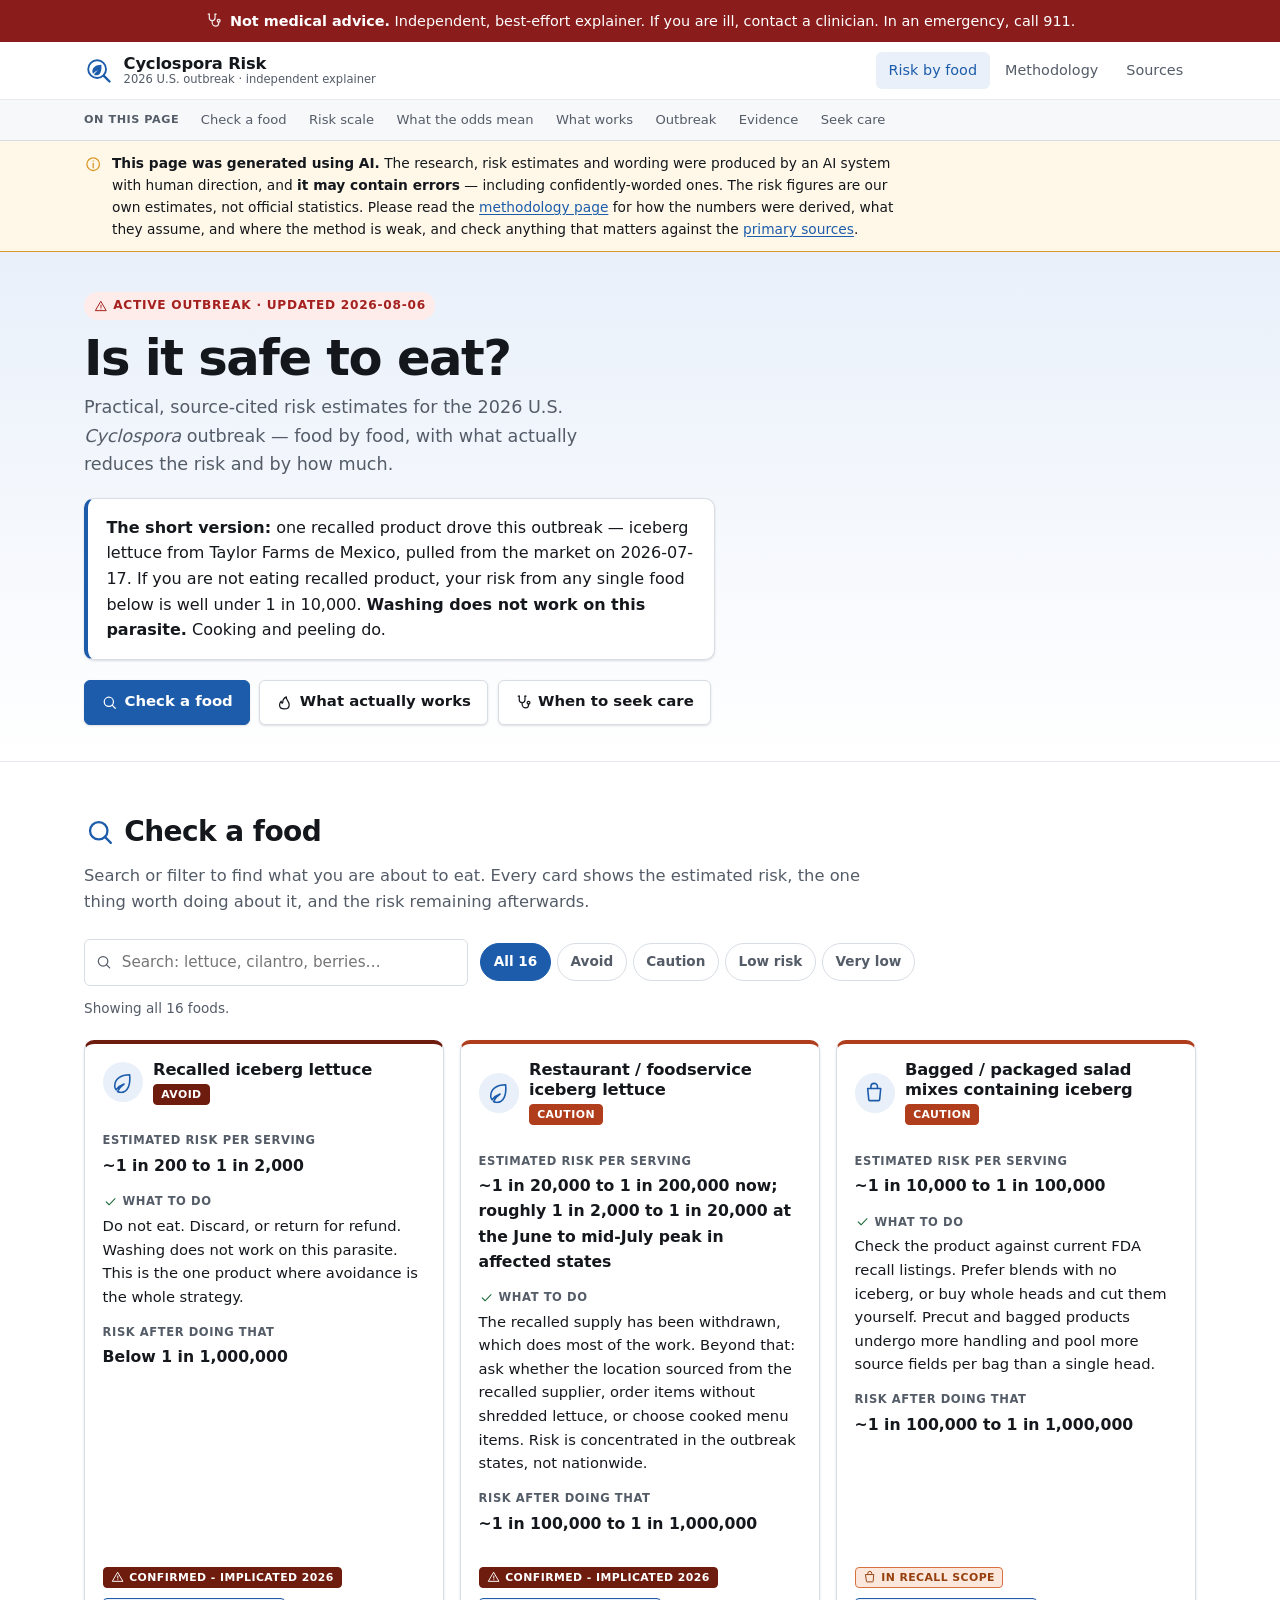
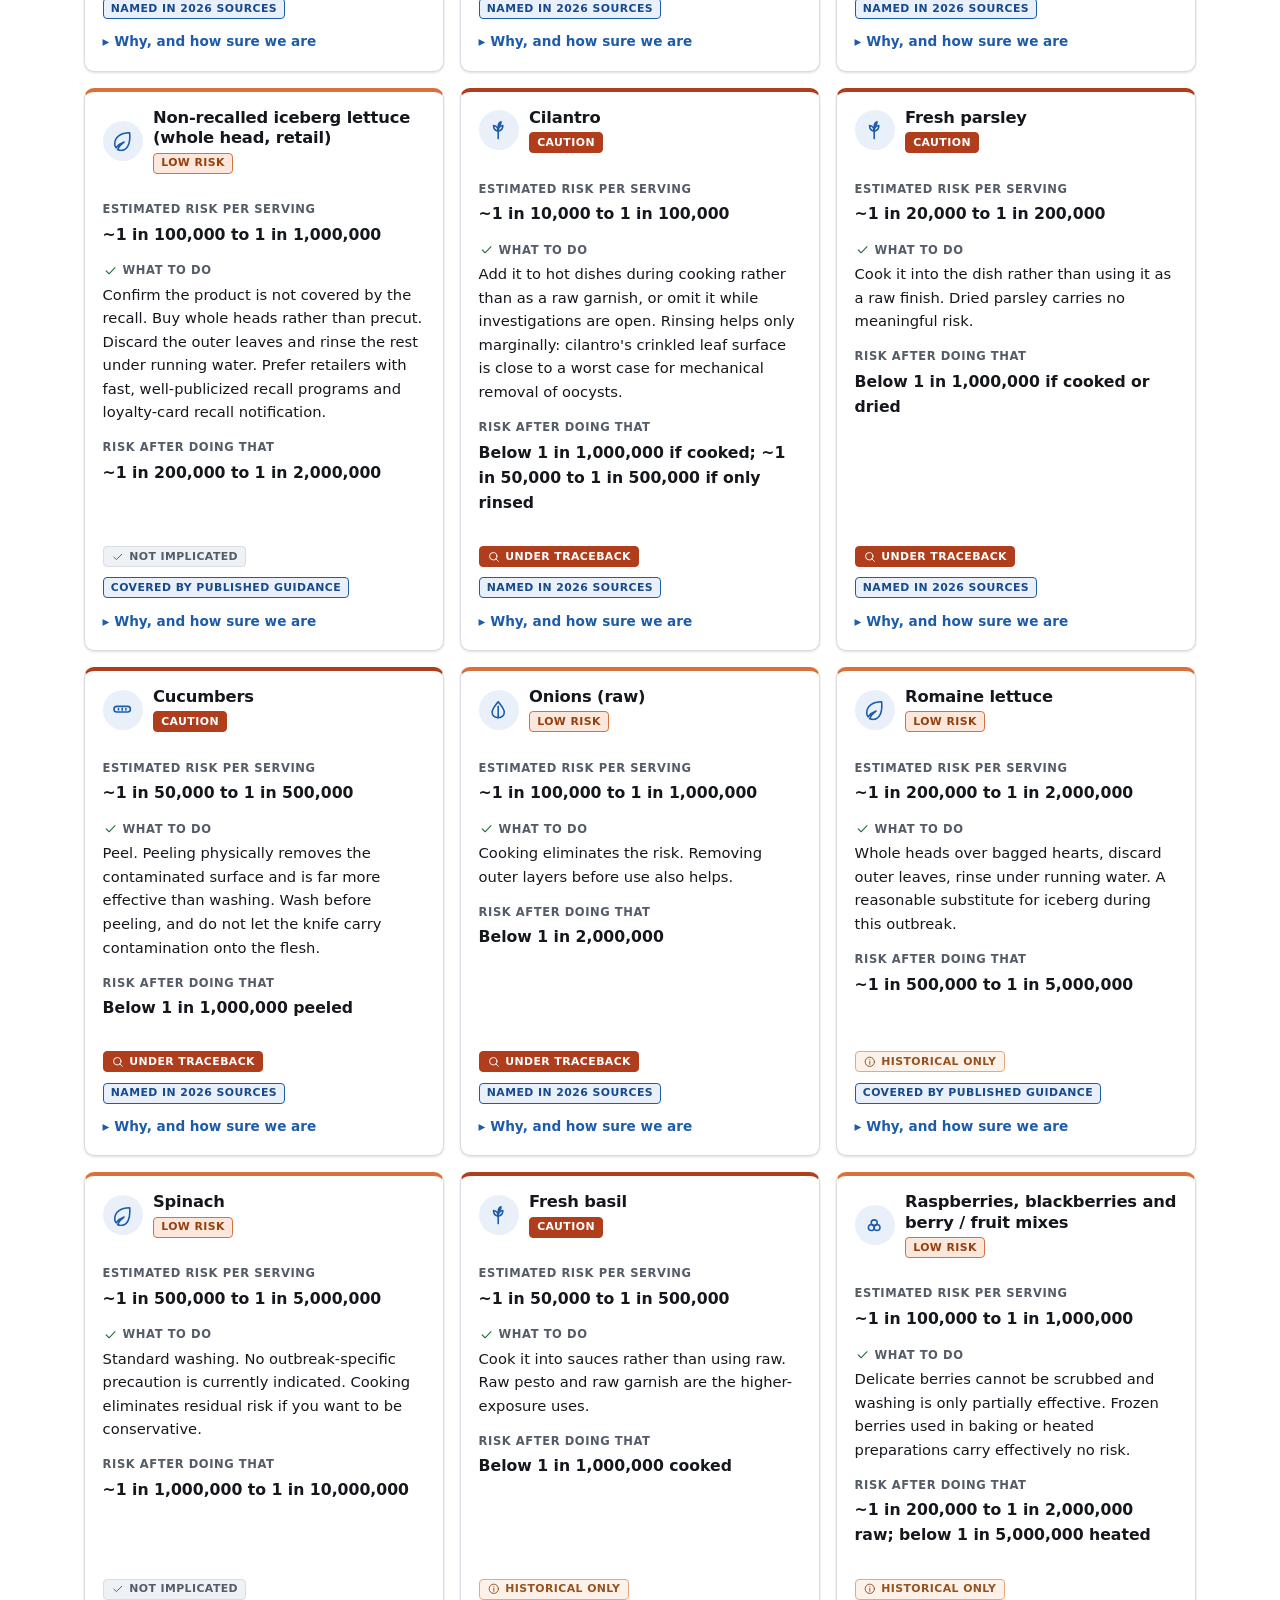
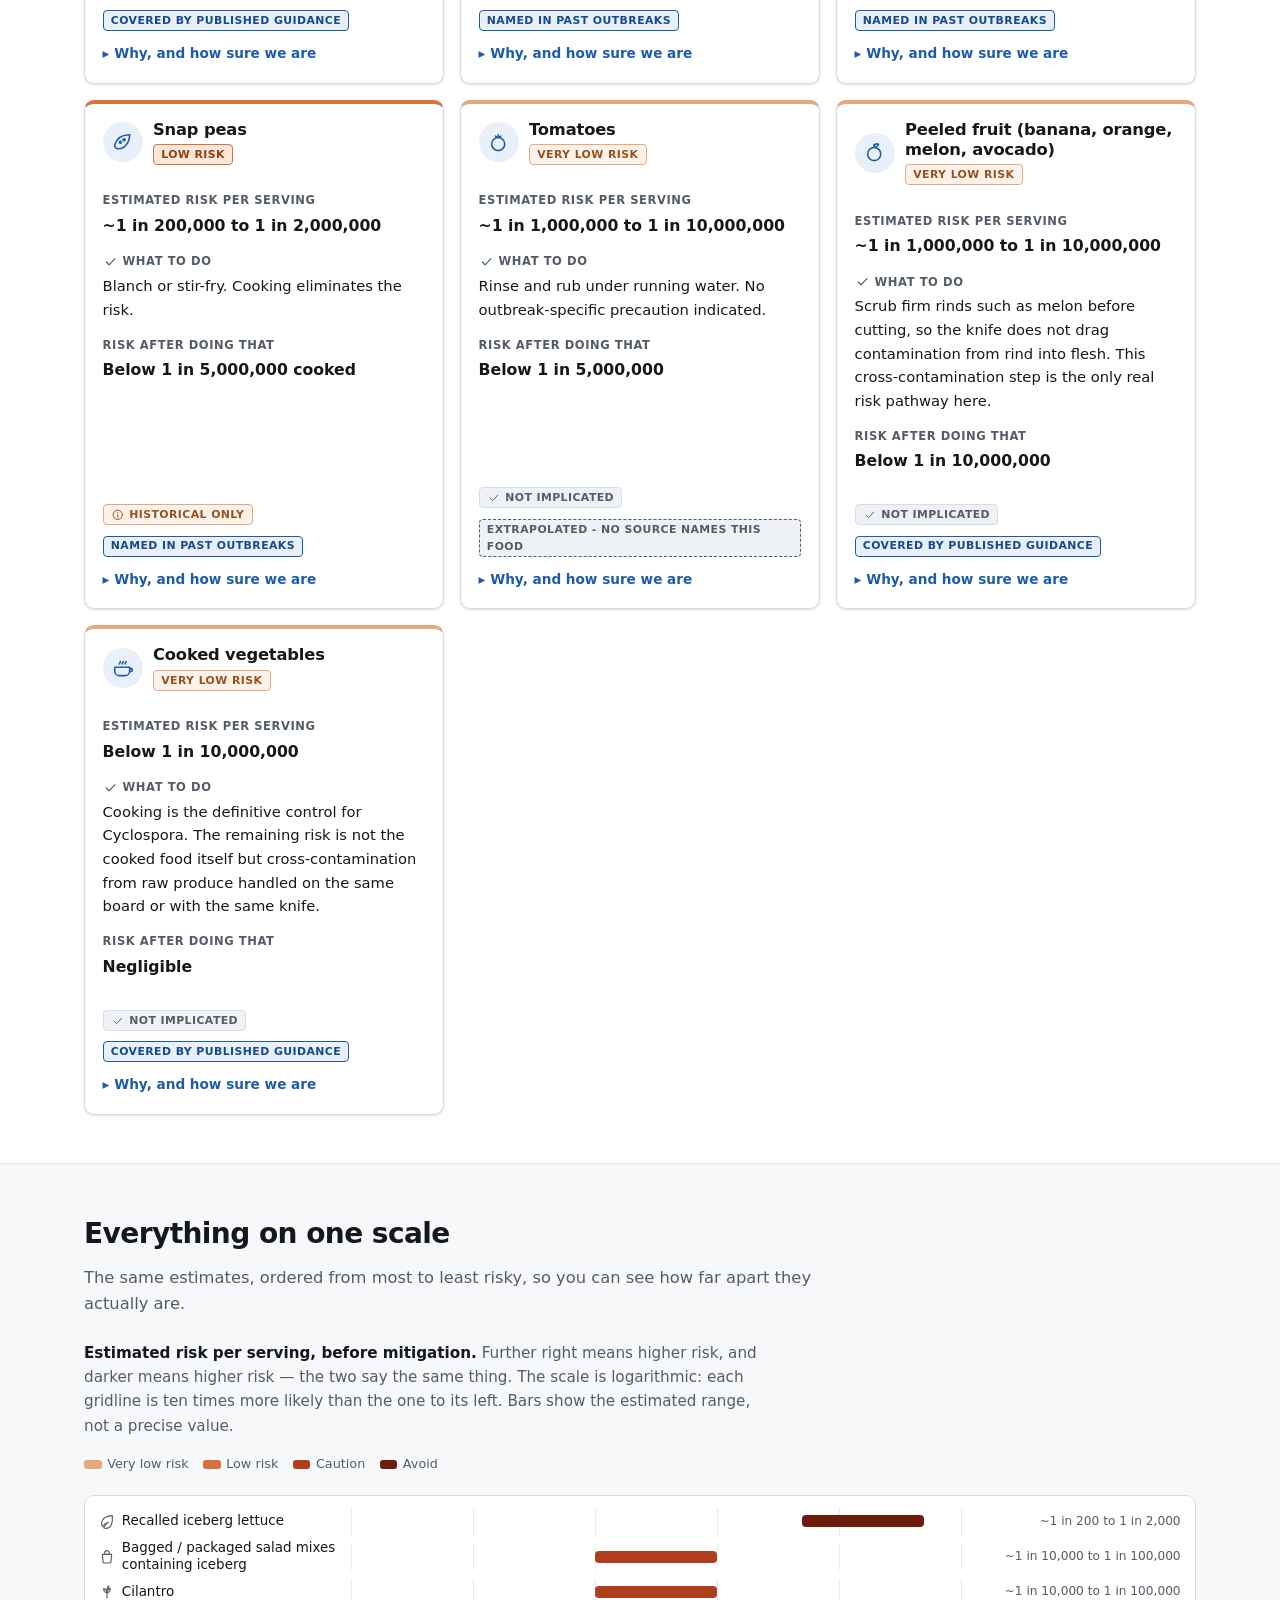
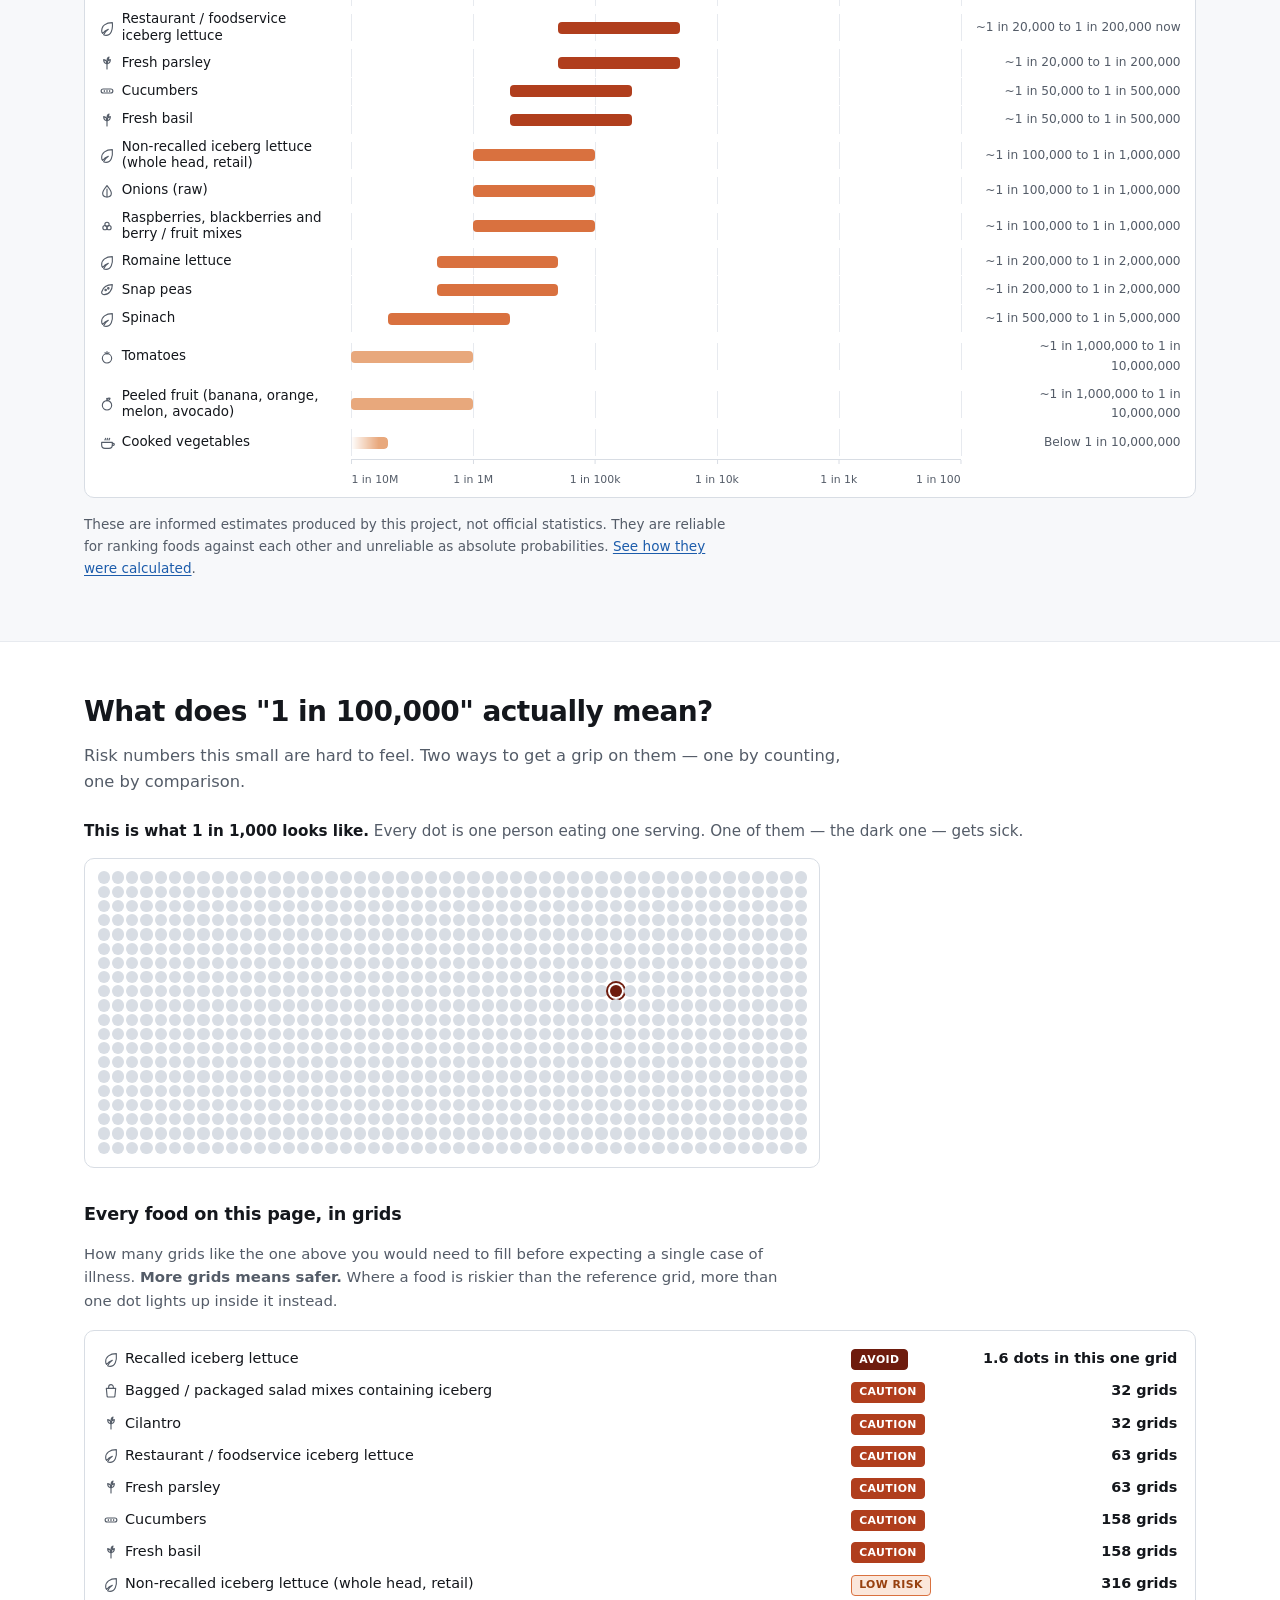
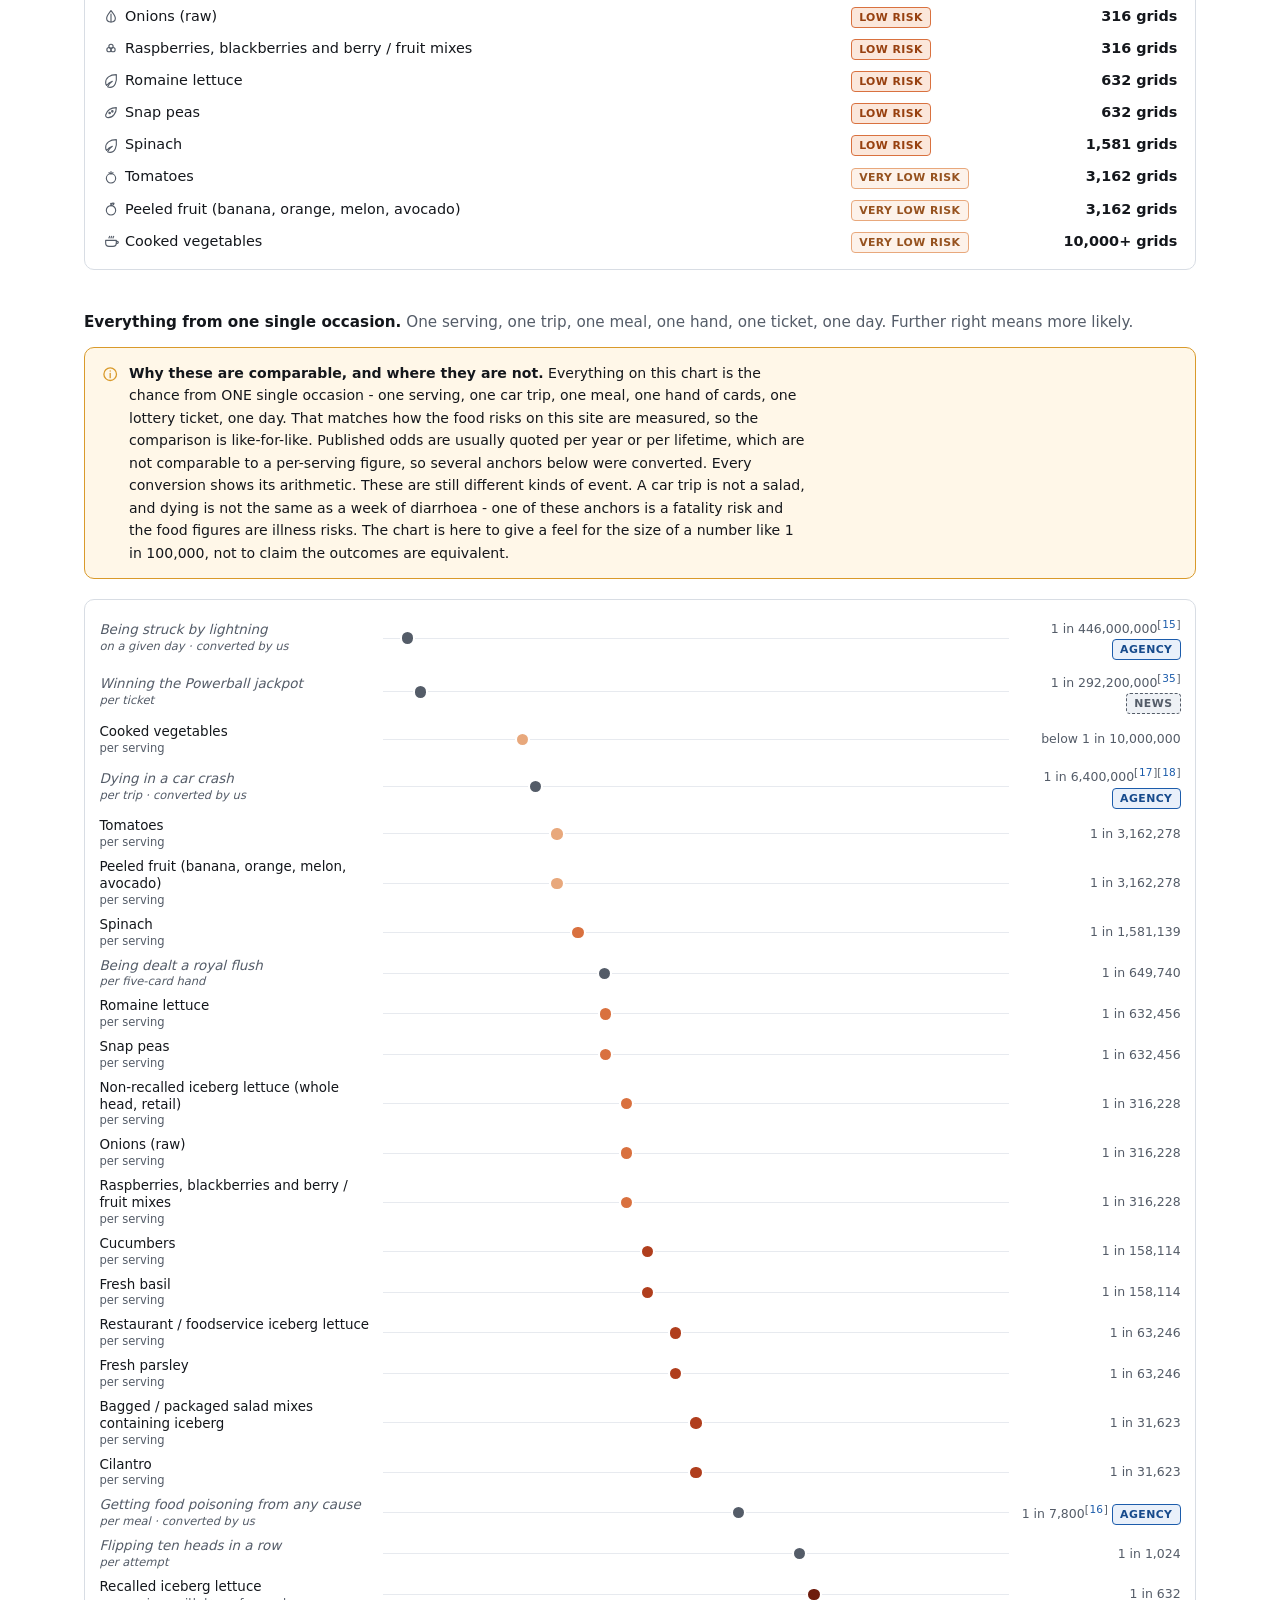
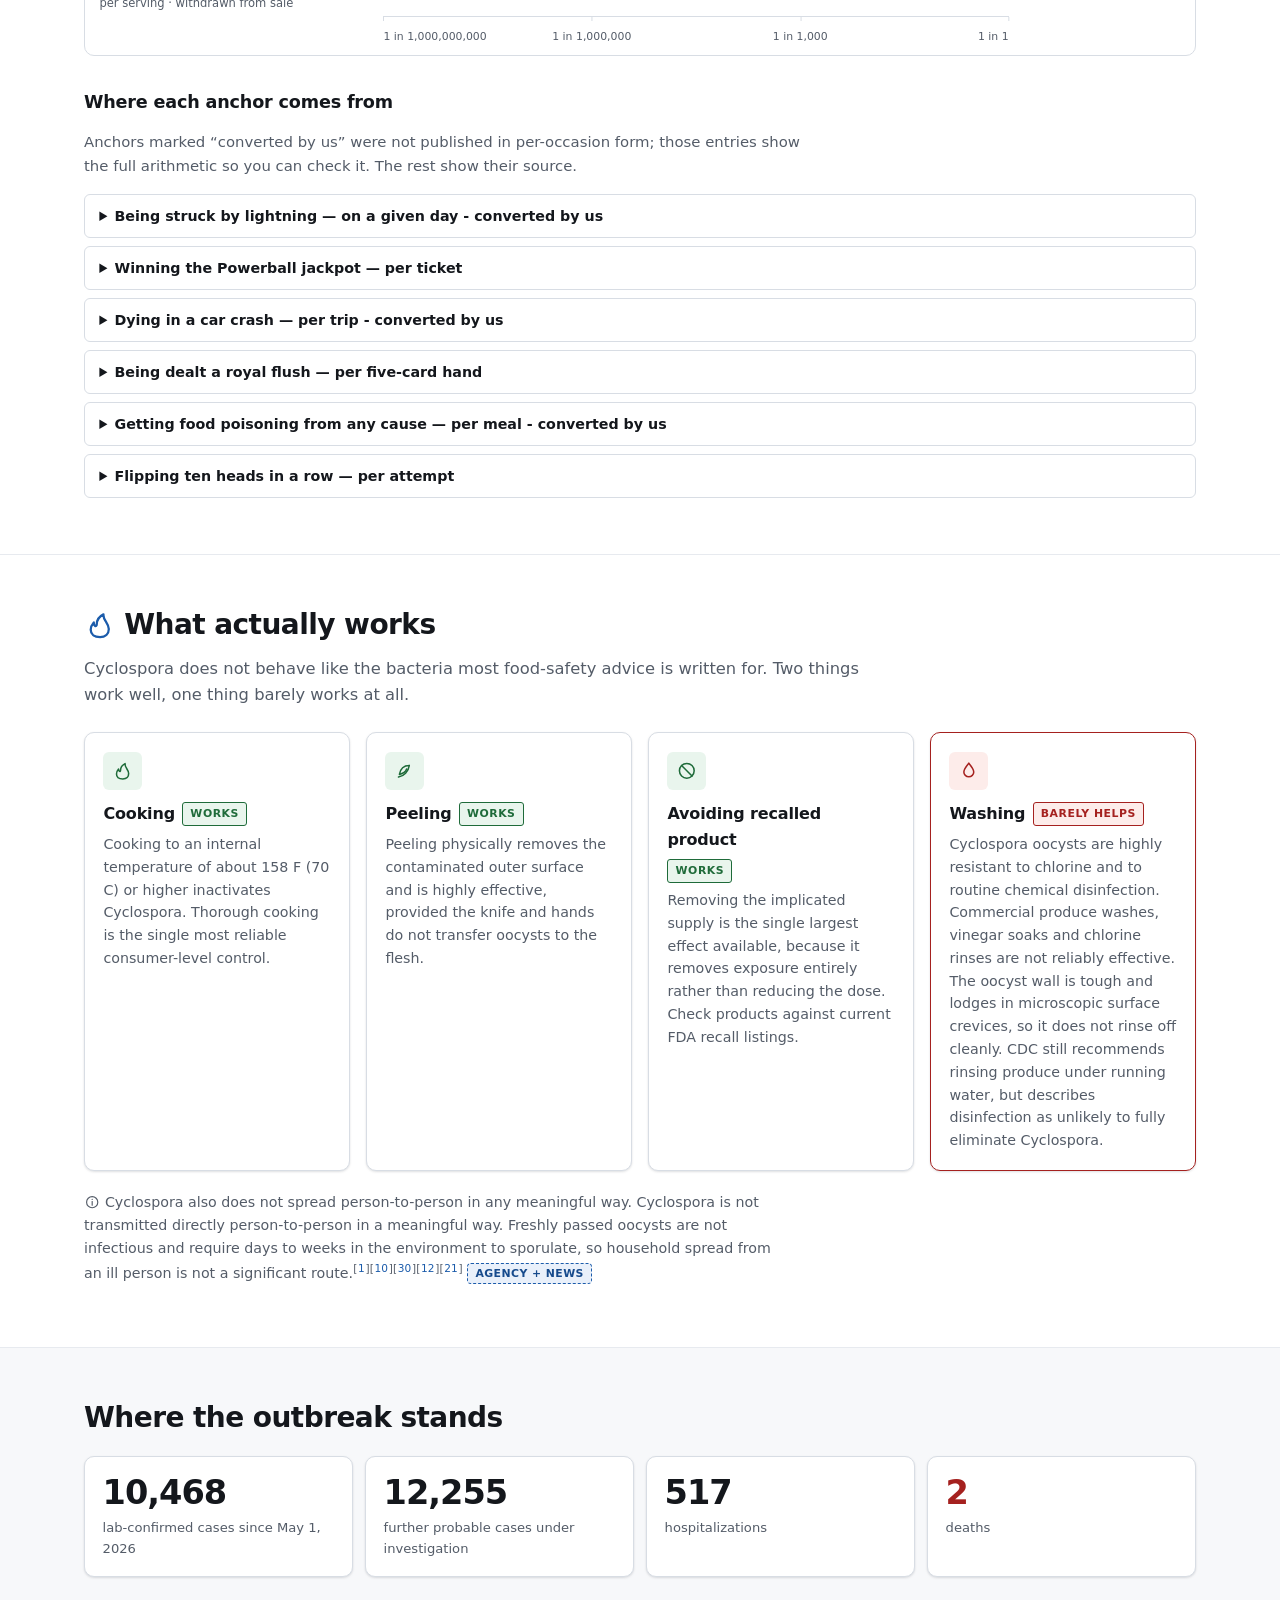
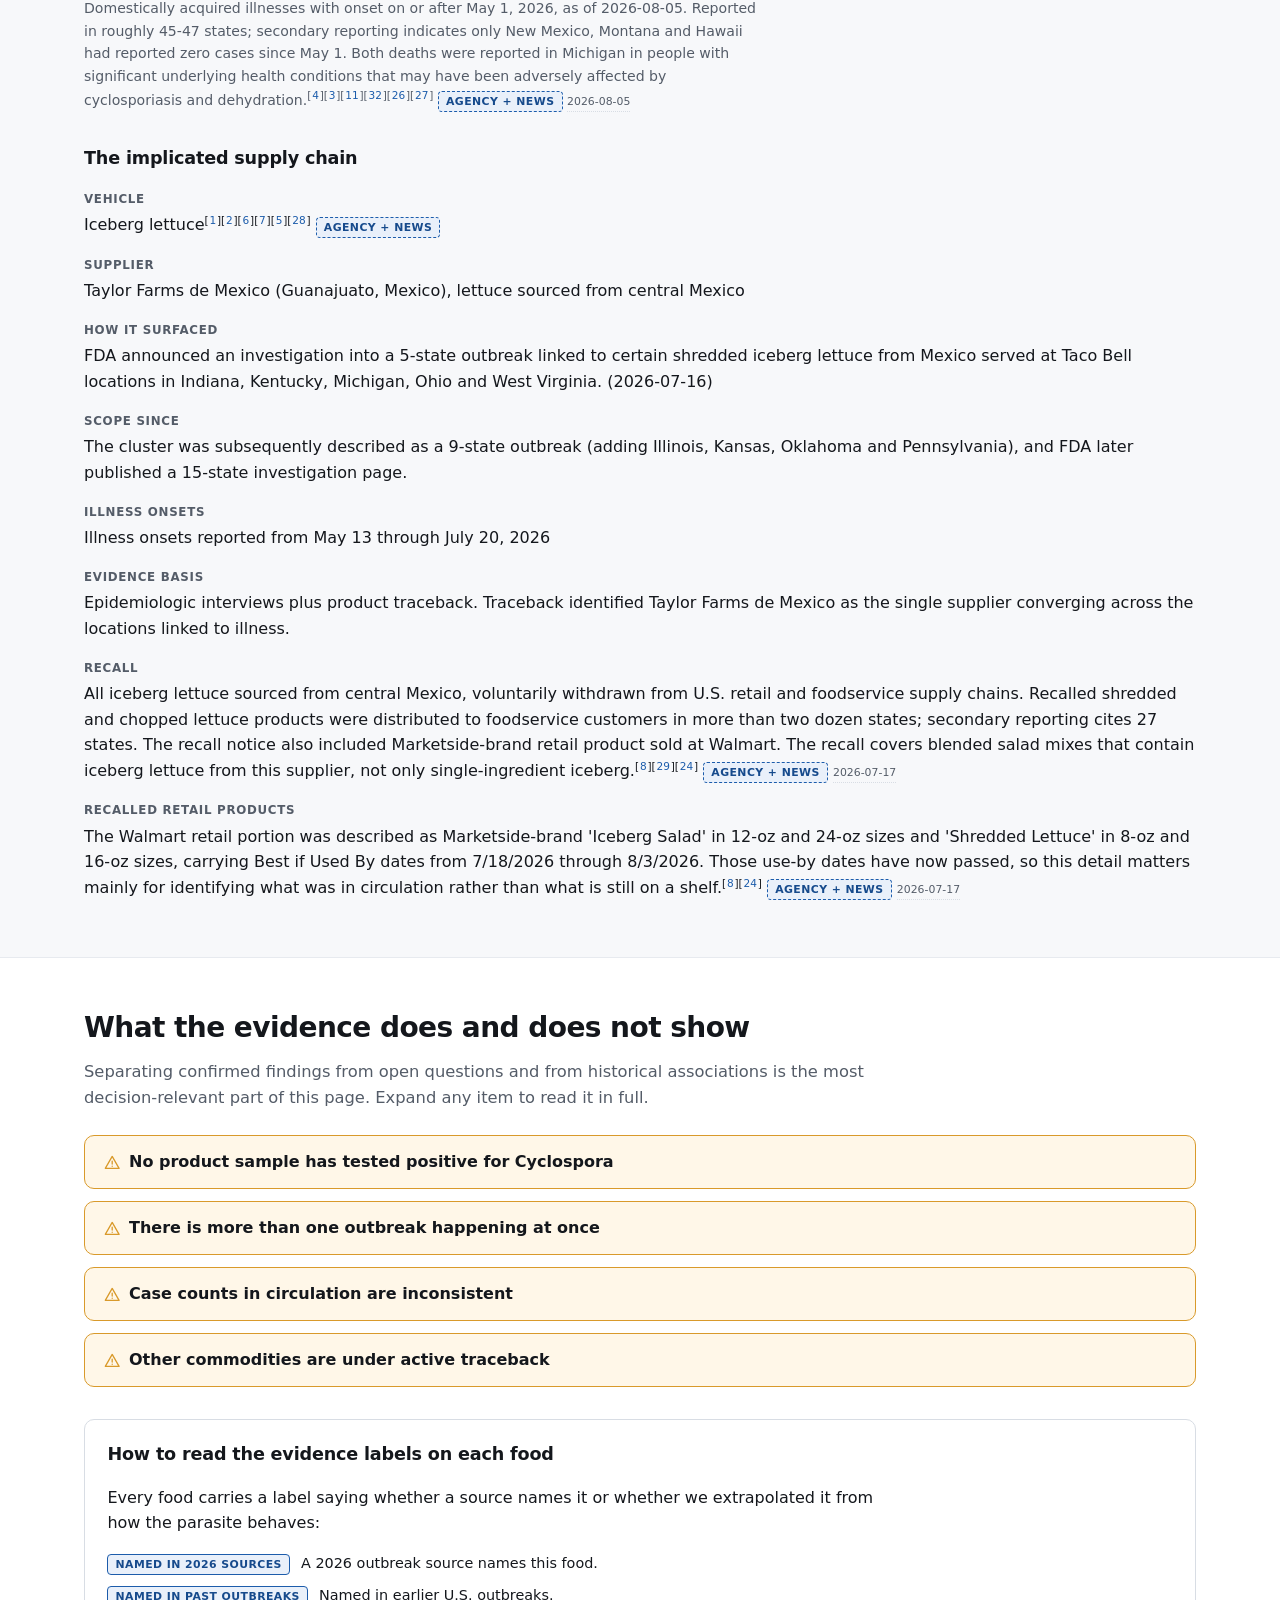
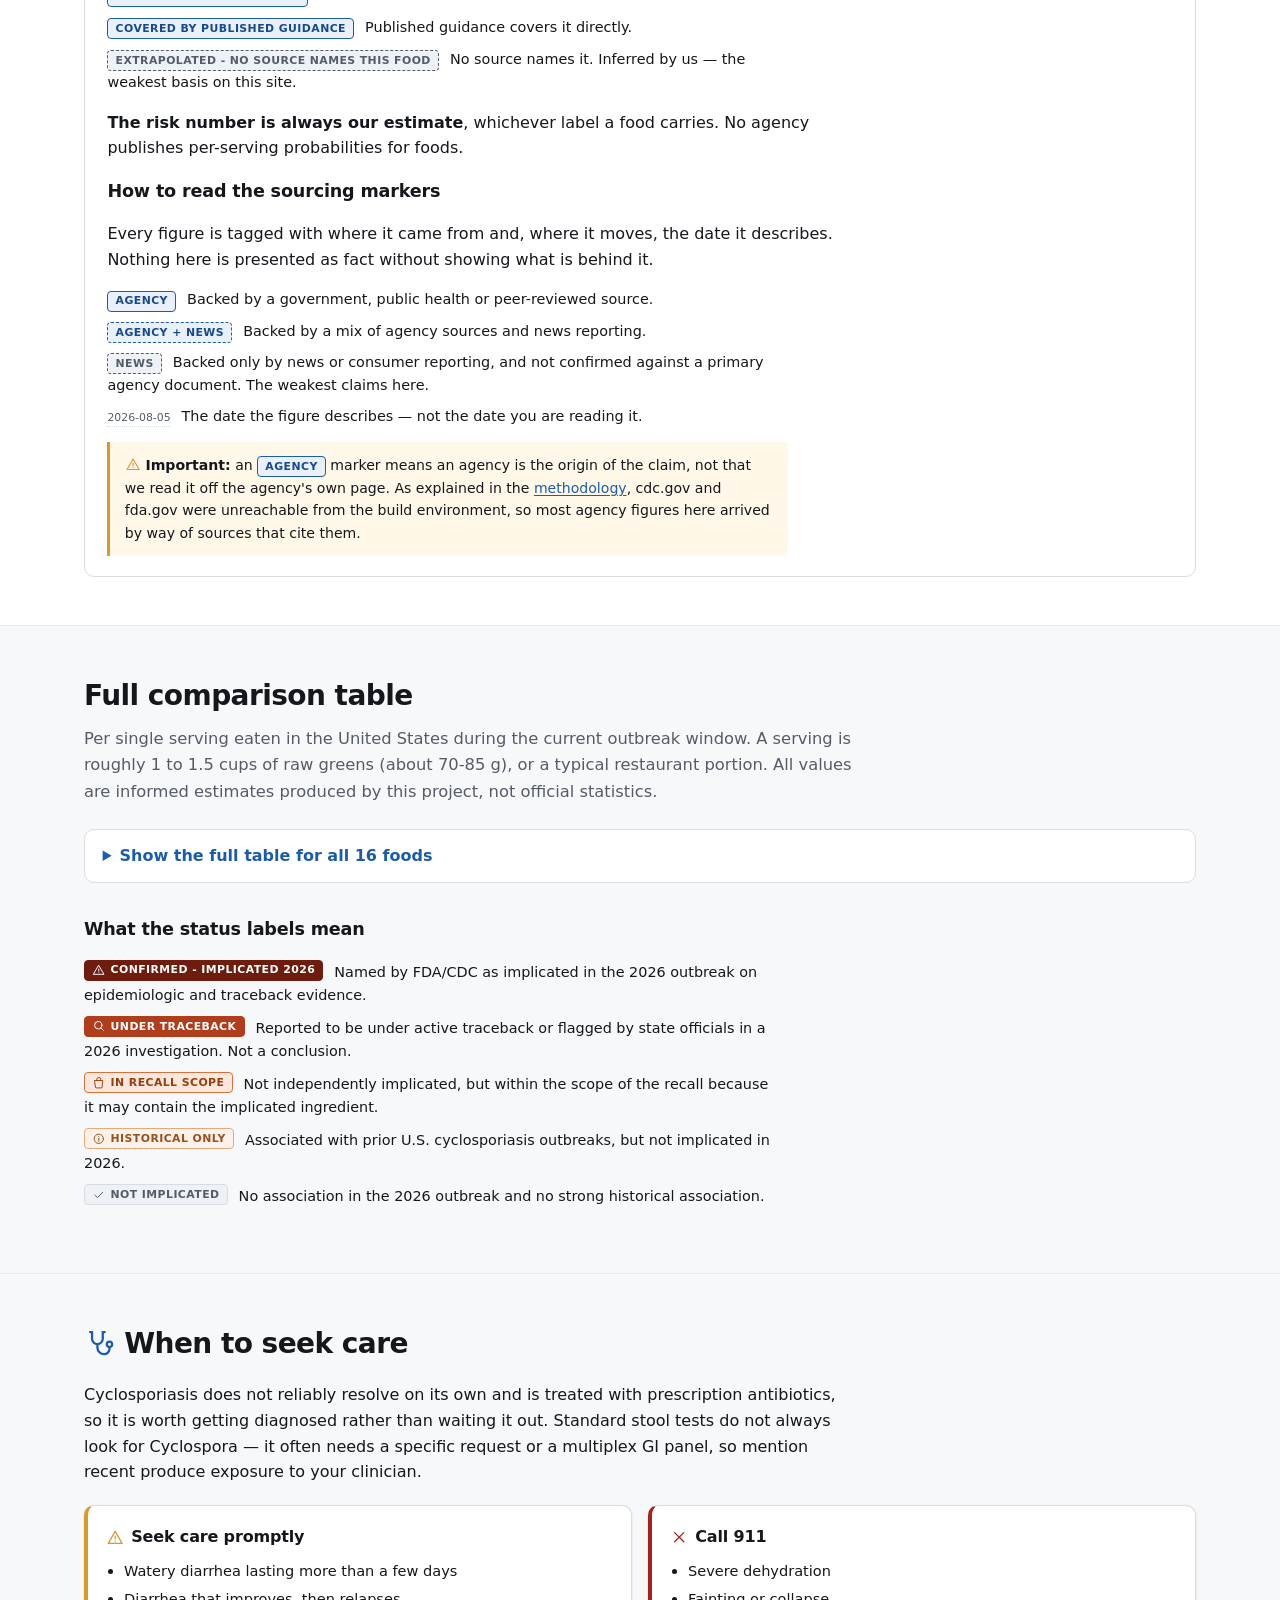
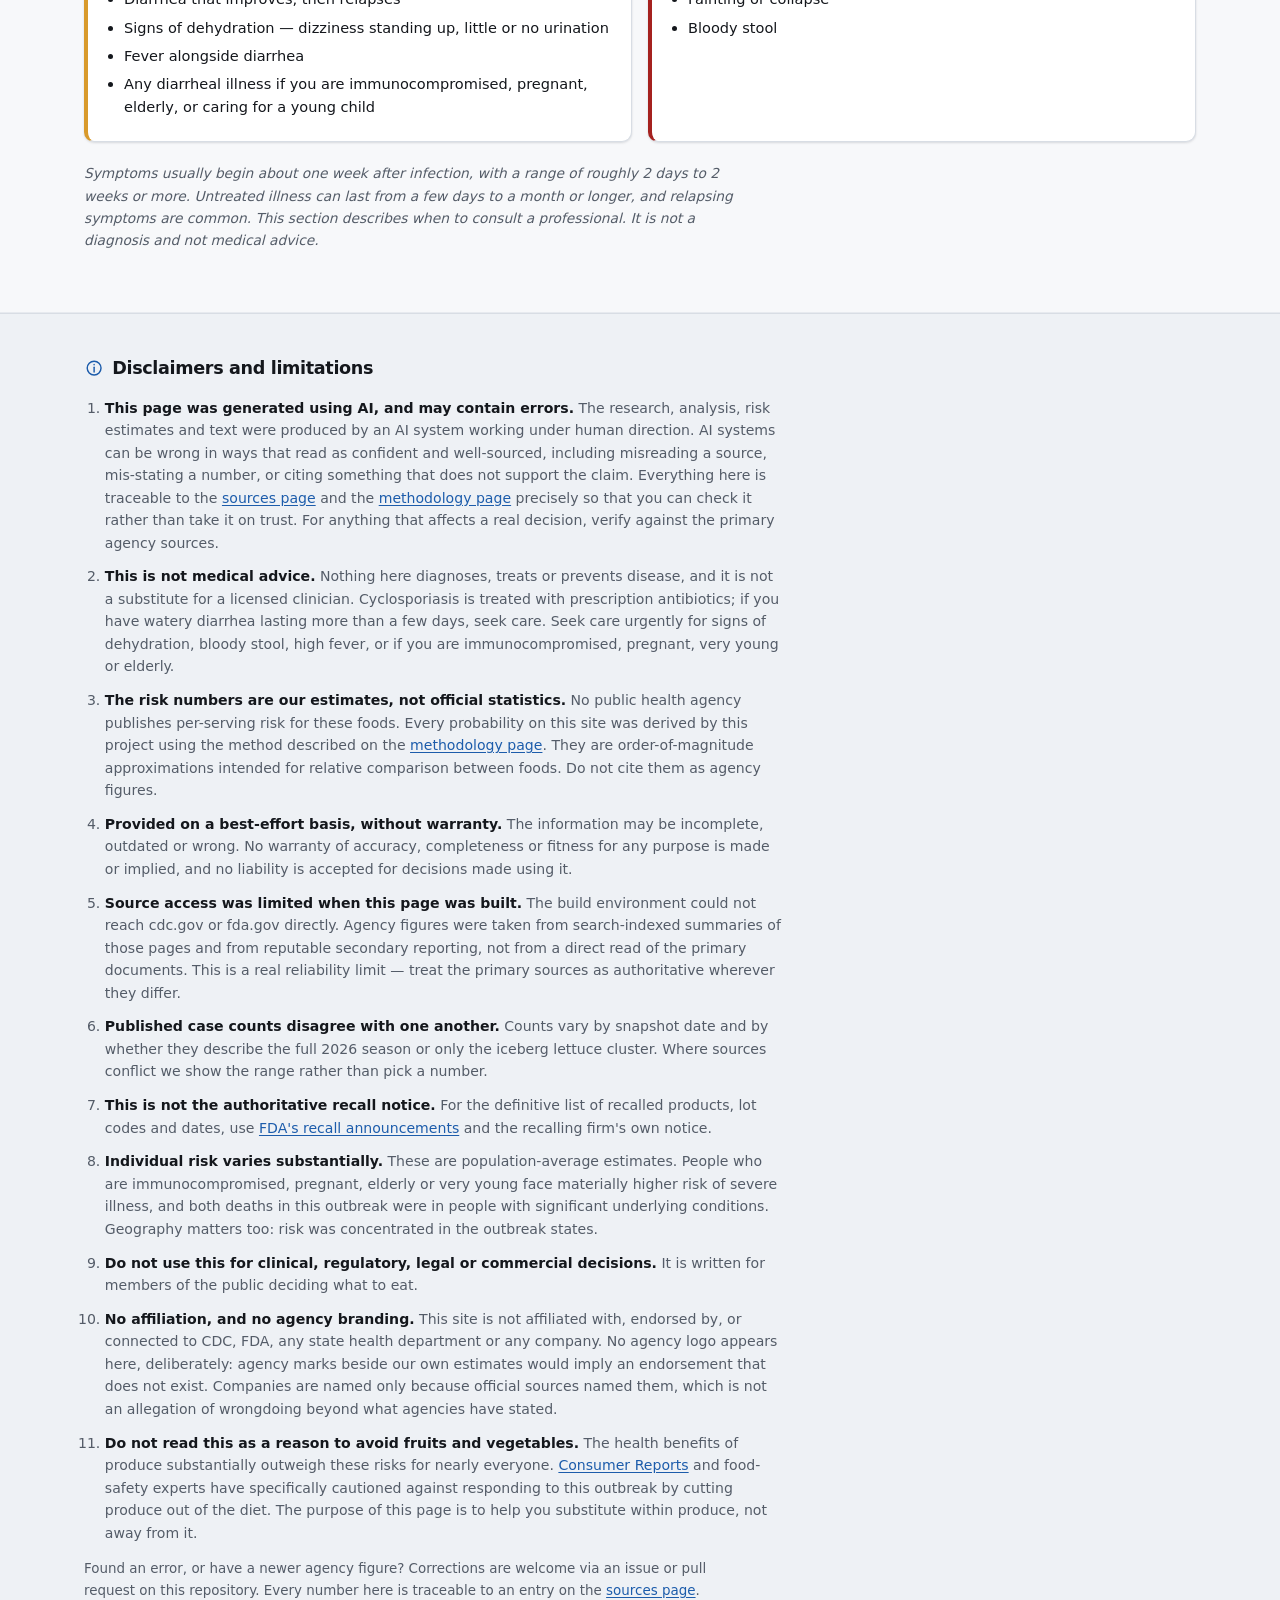
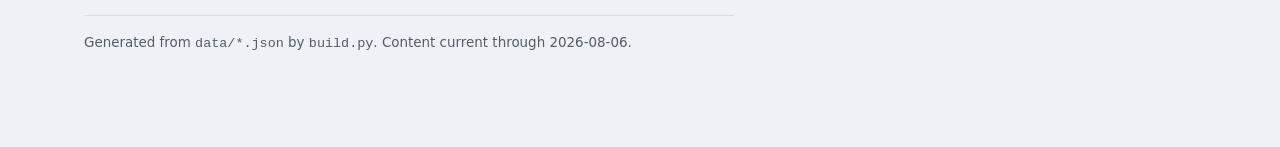
==== commit fc3fb2a6: "Compare per single occasion, not per year, and show the arithmetic Reverses the direction of the ear" ====
--- a/site/index.html
+++ b/site/index.html
@@ -120,7 +120,7 @@
           <a class="ev ev-referenced" href="methodology.html#ev-named-2026" title="This specific food is named in a 2026 outbreak source. The naming is cited; the risk number is still our estimate. Click for the full definition."><span class="vh">Evidence basis: </span>named in 2026 sources</a>
           <details class="card-more">
             <summary>Why, and how sure we are</summary>
-            <p>Taylor Farms de Mexico product sourced from central Mexico, as consumed before the July 17 recall took effect. Mostly shredded/chopped foodservice packs, plus Marketside retail product at Walmart.<sup class="cite">[<a href="sources.html#fda-recall" title="Taylor Fresh Foods Recalls Iceberg Lettuce from Central Mexico Because of Possible Health Risk (FDA)">8</a>][<a href="sources.html#fda-9state" title="Investigation of 9-State Outbreak of Cyclospora Illnesses: Iceberg Lettuce (July 2026) (FDA)">6</a>][<a href="sources.html#cdc-outbreak" title="Cyclospora Outbreak Linked to Iceberg Lettuce (CDC)">1</a>][<a href="sources.html#nbc-source" title="Taylor Farms recalls iceberg lettuce amid cyclosporiasis outbreak (FDA names source) (NBC News)">26</a>]</sup> <a class="prov prov-agency-news" href="methodology.html#prov-agency-news" title="This claim rests on a mix of agency sources and news reporting. Click for the full definition."><span class="vh">Sourcing: </span>agency + news</a></p>
+            <p>Taylor Farms de Mexico product sourced from central Mexico, as consumed before the July 17 recall took effect. Mostly shredded/chopped foodservice packs, plus Marketside retail product at Walmart.<sup class="cite">[<a href="sources.html#fda-recall" title="Taylor Fresh Foods Recalls Iceberg Lettuce from Central Mexico Because of Possible Health Risk (FDA)">8</a>][<a href="sources.html#fda-9state" title="Investigation of 9-State Outbreak of Cyclospora Illnesses: Iceberg Lettuce (July 2026) (FDA)">6</a>][<a href="sources.html#cdc-outbreak" title="Cyclospora Outbreak Linked to Iceberg Lettuce (CDC)">1</a>][<a href="sources.html#nbc-source" title="Taylor Farms recalls iceberg lettuce amid cyclosporiasis outbreak (FDA names source) (NBC News)">28</a>]</sup> <a class="prov prov-agency-news" href="methodology.html#prov-agency-news" title="This claim rests on a mix of agency sources and news reporting. Click for the full definition."><span class="vh">Sourcing: </span>agency + news</a></p>
             <p class="residual-note">The product has been off the market since mid-July and is long past shelf life, so present-day residual risk is driven by the recall having been effective, not by anything a consumer does now.</p>
             <p class="conf">Confidence in this estimate:
                <strong>moderate</strong></p>
@@ -147,7 +147,7 @@
           <a class="ev ev-referenced" href="methodology.html#ev-named-2026" title="This specific food is named in a 2026 outbreak source. The naming is cited; the risk number is still our estimate. Click for the full definition."><span class="vh">Evidence basis: </span>named in 2026 sources</a>
           <details class="card-more">
             <summary>Why, and how sure we are</summary>
-            <p>Shredded iceberg on tacos, burgers, sandwiches and salad bars. This is the exposure route that drove the outbreak: the initial cluster was traced to shredded lettuce served at Taco Bell locations in five states.<sup class="cite">[<a href="sources.html#fda-9state" title="Investigation of 9-State Outbreak of Cyclospora Illnesses: Iceberg Lettuce (July 2026) (FDA)">6</a>][<a href="sources.html#cdc-outbreak" title="Cyclospora Outbreak Linked to Iceberg Lettuce (CDC)">1</a>][<a href="sources.html#cnn-safe-food" title="What food is safe to eat and what to avoid as cyclosporiasis outbreak surges (CNN)">22</a>]</sup> <a class="prov prov-agency-news" href="methodology.html#prov-agency-news" title="This claim rests on a mix of agency sources and news reporting. Click for the full definition."><span class="vh">Sourcing: </span>agency + news</a></p>
+            <p>Shredded iceberg on tacos, burgers, sandwiches and salad bars. This is the exposure route that drove the outbreak: the initial cluster was traced to shredded lettuce served at Taco Bell locations in five states.<sup class="cite">[<a href="sources.html#fda-9state" title="Investigation of 9-State Outbreak of Cyclospora Illnesses: Iceberg Lettuce (July 2026) (FDA)">6</a>][<a href="sources.html#cdc-outbreak" title="Cyclospora Outbreak Linked to Iceberg Lettuce (CDC)">1</a>][<a href="sources.html#cnn-safe-food" title="What food is safe to eat and what to avoid as cyclosporiasis outbreak surges (CNN)">24</a>]</sup> <a class="prov prov-agency-news" href="methodology.html#prov-agency-news" title="This claim rests on a mix of agency sources and news reporting. Click for the full definition."><span class="vh">Sourcing: </span>agency + news</a></p>
             <p class="residual-note">Residual risk reflects that foodservice shredded lettuce involves heavy handling and pooled supply, so a future contaminated lot would again spread widely before detection.</p>
             <p class="conf">Confidence in this estimate:
                <strong>low to moderate</strong></p>
@@ -174,7 +174,7 @@
           <a class="ev ev-referenced" href="methodology.html#ev-named-2026" title="This specific food is named in a 2026 outbreak source. The naming is cited; the risk number is still our estimate. Click for the full definition."><span class="vh">Evidence basis: </span>named in 2026 sources</a>
           <details class="card-more">
             <summary>Why, and how sure we are</summary>
-            <p>Blended mixes are explicitly within the recall scope where they contain iceberg from the implicated supplier.<sup class="cite">[<a href="sources.html#cnn-safe-food" title="What food is safe to eat and what to avoid as cyclosporiasis outbreak surges (CNN)">22</a>][<a href="sources.html#fda-recall" title="Taylor Fresh Foods Recalls Iceberg Lettuce from Central Mexico Because of Possible Health Risk (FDA)">8</a>][<a href="sources.html#time-experts" title="What Food Safety Experts Are Eating During the Cyclospora Outbreak (TIME)">31</a>]</sup> <a class="prov prov-agency-news" href="methodology.html#prov-agency-news" title="This claim rests on a mix of agency sources and news reporting. Click for the full definition."><span class="vh">Sourcing: </span>agency + news</a></p>
+            <p>Blended mixes are explicitly within the recall scope where they contain iceberg from the implicated supplier.<sup class="cite">[<a href="sources.html#cnn-safe-food" title="What food is safe to eat and what to avoid as cyclosporiasis outbreak surges (CNN)">24</a>][<a href="sources.html#fda-recall" title="Taylor Fresh Foods Recalls Iceberg Lettuce from Central Mexico Because of Possible Health Risk (FDA)">8</a>][<a href="sources.html#time-experts" title="What Food Safety Experts Are Eating During the Cyclospora Outbreak (TIME)">33</a>]</sup> <a class="prov prov-agency-news" href="methodology.html#prov-agency-news" title="This claim rests on a mix of agency sources and news reporting. Click for the full definition."><span class="vh">Sourcing: </span>agency + news</a></p>
             <p class="residual-note">Checking recall lists is effective but lags: a contaminated lot circulates before it is identified. That lag is why residual risk does not fall to the level of whole-head produce.</p>
             <p class="conf">Confidence in this estimate:
                <strong>low to moderate</strong></p>
@@ -201,7 +201,7 @@
           <a class="ev ev-referenced" href="methodology.html#ev-general-guidance" title="No source names this food as implicated, but published guidance covers it directly. The guidance is cited; the number is still our estimate. Click for the full definition."><span class="vh">Evidence basis: </span>covered by published guidance</a>
           <details class="card-more">
             <summary>Why, and how sure we are</summary>
-            <p>Whole heads, predominantly domestic summer supply from California&#x27;s Salinas Valley rather than central Mexico. Read this row carefully: iceberg lettuce IS the implicated commodity in this outbreak, and what is implicated is one supplier&#x27;s product, not the crop. Traceback identifies the supply chains it can see, so the possibility that the implicated supply extends beyond the recall cannot be excluded, particularly given that no product sample ever tested positive.<sup class="cite">[<a href="sources.html#cnn-safe-food" title="What food is safe to eat and what to avoid as cyclosporiasis outbreak surges (CNN)">22</a>][<a href="sources.html#time-experts" title="What Food Safety Experts Are Eating During the Cyclospora Outbreak (TIME)">31</a>][<a href="sources.html#usda-lettuce" title="Romaine and leaf lettuces almost as popular as head lettuce (per capita availability) (USDA Economic Research Service)">13</a>][<a href="sources.html#usnews-falsepos" title="FDA: Iceberg Lettuce Recall Stands After False Positive For Cyclospora (U.S. News / HealthDay)">29</a>]</sup> <a class="prov prov-agency-news" href="methodology.html#prov-agency-news" title="This claim rests on a mix of agency sources and news reporting. Click for the full definition."><span class="vh">Sourcing: </span>agency + news</a></p>
+            <p>Whole heads, predominantly domestic summer supply from California&#x27;s Salinas Valley rather than central Mexico. Read this row carefully: iceberg lettuce IS the implicated commodity in this outbreak, and what is implicated is one supplier&#x27;s product, not the crop. Traceback identifies the supply chains it can see, so the possibility that the implicated supply extends beyond the recall cannot be excluded, particularly given that no product sample ever tested positive.<sup class="cite">[<a href="sources.html#cnn-safe-food" title="What food is safe to eat and what to avoid as cyclosporiasis outbreak surges (CNN)">24</a>][<a href="sources.html#time-experts" title="What Food Safety Experts Are Eating During the Cyclospora Outbreak (TIME)">33</a>][<a href="sources.html#usda-lettuce" title="Romaine and leaf lettuces almost as popular as head lettuce (per capita availability) (USDA Economic Research Service)">13</a>][<a href="sources.html#usnews-falsepos" title="FDA: Iceberg Lettuce Recall Stands After False Positive For Cyclospora (U.S. News / HealthDay)">31</a>]</sup> <a class="prov prov-agency-news" href="methodology.html#prov-agency-news" title="This claim rests on a mix of agency sources and news reporting. Click for the full definition."><span class="vh">Sourcing: </span>agency + news</a></p>
             <p class="residual-note">Note that washing contributes little here. The gain comes from avoiding the implicated supply chain and from less handling, not from the rinse.</p>
             <p class="conf">Confidence in this estimate:
                <strong>low</strong></p>
@@ -228,7 +228,7 @@
           <a class="ev ev-referenced" href="methodology.html#ev-named-2026" title="This specific food is named in a 2026 outbreak source. The naming is cited; the risk number is still our estimate. Click for the full definition."><span class="vh">Evidence basis: </span>named in 2026 sources</a>
           <details class="card-more">
             <summary>Why, and how sure we are</summary>
-            <p>Reported to be a focus of traceback in at least one 2026 investigation. North Carolina officials indicated cilantro and parsley may be behind that state&#x27;s rise in cases. Also carries the strongest historical record of any herb, from the 2013-2015 outbreaks traced to Puebla, Mexico.<sup class="cite">[<a href="sources.html#cr-consumers" title="Cyclospora Outbreak 2026: What Consumers Need to Know and What Must Change (Consumer Reports (Advocacy))">20</a>][<a href="sources.html#cnn-safe-food" title="What food is safe to eat and what to avoid as cyclosporiasis outbreak surges (CNN)">22</a>]</sup> <a class="prov prov-news" href="methodology.html#prov-news" title="This claim rests only on news or consumer reporting. It has not been confirmed against a primary agency document. Click for the full definition."><span class="vh">Sourcing: </span>news</a></p>
+            <p>Reported to be a focus of traceback in at least one 2026 investigation. North Carolina officials indicated cilantro and parsley may be behind that state&#x27;s rise in cases. Also carries the strongest historical record of any herb, from the 2013-2015 outbreaks traced to Puebla, Mexico.<sup class="cite">[<a href="sources.html#cr-consumers" title="Cyclospora Outbreak 2026: What Consumers Need to Know and What Must Change (Consumer Reports (Advocacy))">22</a>][<a href="sources.html#cnn-safe-food" title="What food is safe to eat and what to avoid as cyclosporiasis outbreak surges (CNN)">24</a>]</sup> <a class="prov prov-news" href="methodology.html#prov-news" title="This claim rests only on news or consumer reporting. It has not been confirmed against a primary agency document. Click for the full definition."><span class="vh">Sourcing: </span>news</a></p>
             <p class="residual-note">The gap between those two numbers is the single largest mitigation effect on this table. Heat works; washing does not.</p>
             <p class="conf">Confidence in this estimate:
                <strong>low</strong></p>
@@ -255,7 +255,7 @@
           <a class="ev ev-referenced" href="methodology.html#ev-named-2026" title="This specific food is named in a 2026 outbreak source. The naming is cited; the risk number is still our estimate. Click for the full definition."><span class="vh">Evidence basis: </span>named in 2026 sources</a>
           <details class="card-more">
             <summary>Why, and how sure we are</summary>
-            <p>Flagged alongside cilantro by North Carolina officials. Same leaf structure and similar supply chains.<sup class="cite">[<a href="sources.html#cnn-safe-food" title="What food is safe to eat and what to avoid as cyclosporiasis outbreak surges (CNN)">22</a>]</sup> <a class="prov prov-news" href="methodology.html#prov-news" title="This claim rests only on news or consumer reporting. It has not been confirmed against a primary agency document. Click for the full definition."><span class="vh">Sourcing: </span>news</a></p>
+            <p>Flagged alongside cilantro by North Carolina officials. Same leaf structure and similar supply chains.<sup class="cite">[<a href="sources.html#cnn-safe-food" title="What food is safe to eat and what to avoid as cyclosporiasis outbreak surges (CNN)">24</a>]</sup> <a class="prov prov-news" href="methodology.html#prov-news" title="This claim rests only on news or consumer reporting. It has not been confirmed against a primary agency document. Click for the full definition."><span class="vh">Sourcing: </span>news</a></p>
             
             <p class="conf">Confidence in this estimate:
                <strong>low</strong></p>
@@ -282,7 +282,7 @@
           <a class="ev ev-referenced" href="methodology.html#ev-named-2026" title="This specific food is named in a 2026 outbreak source. The naming is cited; the risk number is still our estimate. Click for the full definition."><span class="vh">Evidence basis: </span>named in 2026 sources</a>
           <details class="card-more">
             <summary>Why, and how sure we are</summary>
-            <p>Reported among the commodities under traceback in a 2026 investigation. No confirmed link.<sup class="cite">[<a href="sources.html#cr-consumers" title="Cyclospora Outbreak 2026: What Consumers Need to Know and What Must Change (Consumer Reports (Advocacy))">20</a>]</sup> <a class="prov prov-news" href="methodology.html#prov-news" title="This claim rests only on news or consumer reporting. It has not been confirmed against a primary agency document. Click for the full definition."><span class="vh">Sourcing: </span>news</a></p>
+            <p>Reported among the commodities under traceback in a 2026 investigation. No confirmed link.<sup class="cite">[<a href="sources.html#cr-consumers" title="Cyclospora Outbreak 2026: What Consumers Need to Know and What Must Change (Consumer Reports (Advocacy))">22</a>]</sup> <a class="prov prov-news" href="methodology.html#prov-news" title="This claim rests only on news or consumer reporting. It has not been confirmed against a primary agency document. Click for the full definition."><span class="vh">Sourcing: </span>news</a></p>
             
             <p class="conf">Confidence in this estimate:
                <strong>low</strong></p>
@@ -309,7 +309,7 @@
           <a class="ev ev-referenced" href="methodology.html#ev-named-2026" title="This specific food is named in a 2026 outbreak source. The naming is cited; the risk number is still our estimate. Click for the full definition."><span class="vh">Evidence basis: </span>named in 2026 sources</a>
           <details class="card-more">
             <summary>Why, and how sure we are</summary>
-            <p>Reported among commodities under traceback in a 2026 investigation. Onions are usually cooked or have outer layers removed, which limits exposure.<sup class="cite">[<a href="sources.html#cr-consumers" title="Cyclospora Outbreak 2026: What Consumers Need to Know and What Must Change (Consumer Reports (Advocacy))">20</a>]</sup> <a class="prov prov-news" href="methodology.html#prov-news" title="This claim rests only on news or consumer reporting. It has not been confirmed against a primary agency document. Click for the full definition."><span class="vh">Sourcing: </span>news</a></p>
+            <p>Reported among commodities under traceback in a 2026 investigation. Onions are usually cooked or have outer layers removed, which limits exposure.<sup class="cite">[<a href="sources.html#cr-consumers" title="Cyclospora Outbreak 2026: What Consumers Need to Know and What Must Change (Consumer Reports (Advocacy))">22</a>]</sup> <a class="prov prov-news" href="methodology.html#prov-news" title="This claim rests only on news or consumer reporting. It has not been confirmed against a primary agency document. Click for the full definition."><span class="vh">Sourcing: </span>news</a></p>
             
             <p class="conf">Confidence in this estimate:
                <strong>low</strong></p>
@@ -336,7 +336,7 @@
           <a class="ev ev-referenced" href="methodology.html#ev-general-guidance" title="No source names this food as implicated, but published guidance covers it directly. The guidance is cited; the number is still our estimate. Click for the full definition."><span class="vh">Evidence basis: </span>covered by published guidance</a>
           <details class="card-more">
             <summary>Why, and how sure we are</summary>
-            <p>Not named in the 2026 investigation. Lettuce generally has appeared in past cyclosporiasis outbreaks, so this is not a zero-history commodity.<sup class="cite">[<a href="sources.html#cnn-safe-food" title="What food is safe to eat and what to avoid as cyclosporiasis outbreak surges (CNN)">22</a>][<a href="sources.html#time-experts" title="What Food Safety Experts Are Eating During the Cyclospora Outbreak (TIME)">31</a>]</sup> <a class="prov prov-news" href="methodology.html#prov-news" title="This claim rests only on news or consumer reporting. It has not been confirmed against a primary agency document. Click for the full definition."><span class="vh">Sourcing: </span>news</a></p>
+            <p>Not named in the 2026 investigation. Lettuce generally has appeared in past cyclosporiasis outbreaks, so this is not a zero-history commodity.<sup class="cite">[<a href="sources.html#cnn-safe-food" title="What food is safe to eat and what to avoid as cyclosporiasis outbreak surges (CNN)">24</a>][<a href="sources.html#time-experts" title="What Food Safety Experts Are Eating During the Cyclospora Outbreak (TIME)">33</a>]</sup> <a class="prov prov-news" href="methodology.html#prov-news" title="This claim rests only on news or consumer reporting. It has not been confirmed against a primary agency document. Click for the full definition."><span class="vh">Sourcing: </span>news</a></p>
             
             <p class="conf">Confidence in this estimate:
                <strong>low to moderate</strong></p>
@@ -363,7 +363,7 @@
           <a class="ev ev-referenced" href="methodology.html#ev-general-guidance" title="No source names this food as implicated, but published guidance covers it directly. The guidance is cited; the number is still our estimate. Click for the full definition."><span class="vh">Evidence basis: </span>covered by published guidance</a>
           <details class="card-more">
             <summary>Why, and how sure we are</summary>
-            <p>Explicitly not named in the current outbreak investigation. Reporting indicates CDC considers it safe to eat with standard washing.<sup class="cite">[<a href="sources.html#cnn-safe-food" title="What food is safe to eat and what to avoid as cyclosporiasis outbreak surges (CNN)">22</a>]</sup> <a class="prov prov-news" href="methodology.html#prov-news" title="This claim rests only on news or consumer reporting. It has not been confirmed against a primary agency document. Click for the full definition."><span class="vh">Sourcing: </span>news</a></p>
+            <p>Explicitly not named in the current outbreak investigation. Reporting indicates CDC considers it safe to eat with standard washing.<sup class="cite">[<a href="sources.html#cnn-safe-food" title="What food is safe to eat and what to avoid as cyclosporiasis outbreak surges (CNN)">24</a>]</sup> <a class="prov prov-news" href="methodology.html#prov-news" title="This claim rests only on news or consumer reporting. It has not been confirmed against a primary agency document. Click for the full definition."><span class="vh">Sourcing: </span>news</a></p>
             
             <p class="conf">Confidence in this estimate:
                <strong>moderate</strong></p>
@@ -390,7 +390,7 @@
           <a class="ev ev-referenced" href="methodology.html#ev-named-historical" title="Named in sources describing earlier U.S. outbreaks, not in 2026. The association is cited; the number is our estimate. Click for the full definition."><span class="vh">Evidence basis: </span>named in past outbreaks</a>
           <details class="card-more">
             <summary>Why, and how sure we are</summary>
-            <p>Not implicated in 2026, but basil has a real U.S. outbreak history, including outbreaks traced to imported basil in 2019 and 2020.<sup class="cite">[<a href="sources.html#cnn-safe-food" title="What food is safe to eat and what to avoid as cyclosporiasis outbreak surges (CNN)">22</a>][<a href="sources.html#fda-cyclospora" title="Cyclospora (foodborne pathogen overview) (FDA)">9</a>]</sup> <a class="prov prov-agency-news" href="methodology.html#prov-agency-news" title="This claim rests on a mix of agency sources and news reporting. Click for the full definition."><span class="vh">Sourcing: </span>agency + news</a></p>
+            <p>Not implicated in 2026, but basil has a real U.S. outbreak history, including outbreaks traced to imported basil in 2019 and 2020.<sup class="cite">[<a href="sources.html#cnn-safe-food" title="What food is safe to eat and what to avoid as cyclosporiasis outbreak surges (CNN)">24</a>][<a href="sources.html#fda-cyclospora" title="Cyclospora (foodborne pathogen overview) (FDA)">9</a>]</sup> <a class="prov prov-agency-news" href="methodology.html#prov-agency-news" title="This claim rests on a mix of agency sources and news reporting. Click for the full definition."><span class="vh">Sourcing: </span>agency + news</a></p>
             
             <p class="conf">Confidence in this estimate:
                <strong>low</strong></p>
@@ -417,7 +417,7 @@
           <a class="ev ev-referenced" href="methodology.html#ev-named-historical" title="Named in sources describing earlier U.S. outbreaks, not in 2026. The association is cited; the number is our estimate. Click for the full definition."><span class="vh">Evidence basis: </span>named in past outbreaks</a>
           <details class="card-more">
             <summary>Why, and how sure we are</summary>
-            <p>Not implicated in 2026. Historically the most famous U.S. cyclosporiasis vehicle, from the 1996-1997 outbreaks traced to imported Guatemalan raspberries.<sup class="cite">[<a href="sources.html#cnn-safe-food" title="What food is safe to eat and what to avoid as cyclosporiasis outbreak surges (CNN)">22</a>][<a href="sources.html#fda-cyclospora" title="Cyclospora (foodborne pathogen overview) (FDA)">9</a>]</sup> <a class="prov prov-agency-news" href="methodology.html#prov-agency-news" title="This claim rests on a mix of agency sources and news reporting. Click for the full definition."><span class="vh">Sourcing: </span>agency + news</a></p>
+            <p>Not implicated in 2026. Historically the most famous U.S. cyclosporiasis vehicle, from the 1996-1997 outbreaks traced to imported Guatemalan raspberries.<sup class="cite">[<a href="sources.html#cnn-safe-food" title="What food is safe to eat and what to avoid as cyclosporiasis outbreak surges (CNN)">24</a>][<a href="sources.html#fda-cyclospora" title="Cyclospora (foodborne pathogen overview) (FDA)">9</a>]</sup> <a class="prov prov-agency-news" href="methodology.html#prov-agency-news" title="This claim rests on a mix of agency sources and news reporting. Click for the full definition."><span class="vh">Sourcing: </span>agency + news</a></p>
             
             <p class="conf">Confidence in this estimate:
                <strong>low</strong></p>
@@ -444,7 +444,7 @@
           <a class="ev ev-referenced" href="methodology.html#ev-named-historical" title="Named in sources describing earlier U.S. outbreaks, not in 2026. The association is cited; the number is our estimate. Click for the full definition."><span class="vh">Evidence basis: </span>named in past outbreaks</a>
           <details class="card-more">
             <summary>Why, and how sure we are</summary>
-            <p>Not implicated in 2026. Associated with a 2009 U.S. outbreak traced to Guatemala.<sup class="cite">[<a href="sources.html#cnn-safe-food" title="What food is safe to eat and what to avoid as cyclosporiasis outbreak surges (CNN)">22</a>]</sup> <a class="prov prov-news" href="methodology.html#prov-news" title="This claim rests only on news or consumer reporting. It has not been confirmed against a primary agency document. Click for the full definition."><span class="vh">Sourcing: </span>news</a></p>
+            <p>Not implicated in 2026. Associated with a 2009 U.S. outbreak traced to Guatemala.<sup class="cite">[<a href="sources.html#cnn-safe-food" title="What food is safe to eat and what to avoid as cyclosporiasis outbreak surges (CNN)">24</a>]</sup> <a class="prov prov-news" href="methodology.html#prov-news" title="This claim rests only on news or consumer reporting. It has not been confirmed against a primary agency document. Click for the full definition."><span class="vh">Sourcing: </span>news</a></p>
             
             <p class="conf">Confidence in this estimate:
                <strong>low</strong></p>
@@ -471,7 +471,7 @@
           <a class="ev ev-extrapolated" href="methodology.html#ev-extrapolated" title="No source names this food. Its risk is inferred by us from how Cyclospora behaves and how the food is handled. This is the weakest basis used on this site. Click for the full definition."><span class="vh">Evidence basis: </span>extrapolated - no source names this food</a>
           <details class="card-more">
             <summary>Why, and how sure we are</summary>
-            <p>No association with the 2026 outbreak and no significant cyclosporiasis outbreak history. Smooth skin makes mechanical removal of surface contamination comparatively effective.<sup class="cite">[<a href="sources.html#canada-prevention" title="Prevention of cyclosporiasis (Cyclospora) (Public Health Agency of Canada)">10</a>][<a href="sources.html#abc-tips" title="Food safety tips to help prevent cyclosporiasis at home (ABC News)">28</a>]</sup> <a class="prov prov-agency-news" href="methodology.html#prov-agency-news" title="This claim rests on a mix of agency sources and news reporting. Click for the full definition."><span class="vh">Sourcing: </span>agency + news</a></p>
+            <p>No association with the 2026 outbreak and no significant cyclosporiasis outbreak history. Smooth skin makes mechanical removal of surface contamination comparatively effective.<sup class="cite">[<a href="sources.html#canada-prevention" title="Prevention of cyclosporiasis (Cyclospora) (Public Health Agency of Canada)">10</a>][<a href="sources.html#abc-tips" title="Food safety tips to help prevent cyclosporiasis at home (ABC News)">30</a>]</sup> <a class="prov prov-agency-news" href="methodology.html#prov-agency-news" title="This claim rests on a mix of agency sources and news reporting. Click for the full definition."><span class="vh">Sourcing: </span>agency + news</a></p>
             
             <p class="conf">Confidence in this estimate:
                <strong>moderate</strong></p>
@@ -498,7 +498,7 @@
           <a class="ev ev-referenced" href="methodology.html#ev-general-guidance" title="No source names this food as implicated, but published guidance covers it directly. The guidance is cited; the number is still our estimate. Click for the full definition."><span class="vh">Evidence basis: </span>covered by published guidance</a>
           <details class="card-more">
             <summary>Why, and how sure we are</summary>
-            <p>Peeling removes the surface where oocysts sit. Contamination is a surface phenomenon; it does not penetrate intact flesh.<sup class="cite">[<a href="sources.html#abc-tips" title="Food safety tips to help prevent cyclosporiasis at home (ABC News)">28</a>][<a href="sources.html#canada-prevention" title="Prevention of cyclosporiasis (Cyclospora) (Public Health Agency of Canada)">10</a>]</sup> <a class="prov prov-agency-news" href="methodology.html#prov-agency-news" title="This claim rests on a mix of agency sources and news reporting. Click for the full definition."><span class="vh">Sourcing: </span>agency + news</a></p>
+            <p>Peeling removes the surface where oocysts sit. Contamination is a surface phenomenon; it does not penetrate intact flesh.<sup class="cite">[<a href="sources.html#abc-tips" title="Food safety tips to help prevent cyclosporiasis at home (ABC News)">30</a>][<a href="sources.html#canada-prevention" title="Prevention of cyclosporiasis (Cyclospora) (Public Health Agency of Canada)">10</a>]</sup> <a class="prov prov-agency-news" href="methodology.html#prov-agency-news" title="This claim rests on a mix of agency sources and news reporting. Click for the full definition."><span class="vh">Sourcing: </span>agency + news</a></p>
             
             <p class="conf">Confidence in this estimate:
                <strong>moderate</strong></p>
@@ -525,7 +525,7 @@
           <a class="ev ev-referenced" href="methodology.html#ev-general-guidance" title="No source names this food as implicated, but published guidance covers it directly. The guidance is cited; the number is still our estimate. Click for the full definition."><span class="vh">Evidence basis: </span>covered by published guidance</a>
           <details class="card-more">
             <summary>Why, and how sure we are</summary>
-            <p>Any vegetable heated through to about 158 F (70 C) or above.<sup class="cite">[<a href="sources.html#michigan" title="Infectious Disease Outbreaks (Michigan Department of Health and Human Services)">12</a>][<a href="sources.html#canada-prevention" title="Prevention of cyclosporiasis (Cyclospora) (Public Health Agency of Canada)">10</a>][<a href="sources.html#abc-tips" title="Food safety tips to help prevent cyclosporiasis at home (ABC News)">28</a>]</sup> <a class="prov prov-agency-news" href="methodology.html#prov-agency-news" title="This claim rests on a mix of agency sources and news reporting. Click for the full definition."><span class="vh">Sourcing: </span>agency + news</a></p>
+            <p>Any vegetable heated through to about 158 F (70 C) or above.<sup class="cite">[<a href="sources.html#michigan" title="Infectious Disease Outbreaks (Michigan Department of Health and Human Services)">12</a>][<a href="sources.html#canada-prevention" title="Prevention of cyclosporiasis (Cyclospora) (Public Health Agency of Canada)">10</a>][<a href="sources.html#abc-tips" title="Food safety tips to help prevent cyclosporiasis at home (ABC News)">30</a>]</sup> <a class="prov prov-agency-news" href="methodology.html#prov-agency-news" title="This claim rests on a mix of agency sources and news reporting. Click for the full definition."><span class="vh">Sourcing: </span>agency + news</a></p>
             
             <p class="conf">Confidence in this estimate:
                <strong>high</strong></p>
@@ -813,157 +813,191 @@
   </ol>
 </figure>
 <figure class="ladder">
-  <figcaption><strong>Everything on one basis: your chance in a single year.</strong>
+  <figcaption><strong>Everything from one single occasion.</strong>
+    One serving, one trip, one meal, one hand, one ticket, one day.
     Further right means more likely.</figcaption>
   <div class="ladder-warn" role="note">
     <svg class="icon" aria-hidden="true" focusable="false"><use href="#i-info"></use></svg>
-    <p><strong>Why this chart is on a per-year basis.</strong> Comparing risks measured on different bases is the easiest way to mislead yourself with numbers. So the chart below puts everything on ONE basis: the chance in a single year. Food risks are per-serving figures multiplied by an assumed eating frequency, which is stated on the chart; the anchors are published per-year figures. That makes them genuinely comparable, unlike a per-serving risk set beside a lifetime risk.</p>
+    <p><strong>Why these are comparable, and where they are not.</strong>
+       Everything on this chart is the chance from ONE single occasion - one serving, one car trip, one meal, one hand of cards, one lottery ticket, one day. That matches how the food risks on this site are measured, so the comparison is like-for-like. Published odds are usually quoted per year or per lifetime, which are not comparable to a per-serving figure, so several anchors below were converted. Every conversion shows its arithmetic. These are still different kinds of event. A car trip is not a salad, and dying is not the same as a week of diarrhoea - one of these anchors is a fatality risk and the food figures are illness risks. The chart is here to give a feel for the size of a number like 1 in 100,000, not to claim the outcomes are equivalent.</p>
   </div>
   <div class="ladder-plot">
     <ol class="ladder-rows">
       <li class="ladder-row ladder-anchor">
         <span class="ladder-label">Being struck by lightning
-          <span class="ladder-basis">published per-year figure</span></span>
-        <span class="ladder-track">
-          <span class="ladder-dot" style="left:32.37%"></span>
-        </span>
-        <span class="ladder-odds">1 in 1,222,000<sup class="cite">[<a href="sources.html#nws-lightning" title="How Dangerous is Lightning? (odds of being struck) (NOAA National Weather Service)">15</a>]</sup> <a class="prov prov-agency" href="methodology.html#prov-agency" title="This claim rests on government, public health or peer-reviewed sources. Click for the full definition."><span class="vh">Sourcing: </span>agency</a></span>
+          <span class="ladder-basis">on a given day &middot; converted by us</span></span>
+        <span class="ladder-track">
+          <span class="ladder-dot" style="left:3.90%"></span>
+        </span>
+        <span class="ladder-odds">1 in 446,000,000<sup class="cite">[<a href="sources.html#nws-lightning" title="How Dangerous is Lightning? (odds of being struck) (NOAA National Weather Service)">15</a>]</sup> <a class="prov prov-agency" href="methodology.html#prov-agency" title="This claim rests on government, public health or peer-reviewed sources. Click for the full definition."><span class="vh">Sourcing: </span>agency</a></span>
+      </li>
+      <li class="ladder-row ladder-anchor">
+        <span class="ladder-label">Winning the Powerball jackpot
+          <span class="ladder-basis">per ticket</span></span>
+        <span class="ladder-track">
+          <span class="ladder-dot" style="left:5.94%"></span>
+        </span>
+        <span class="ladder-odds">1 in 292,200,000<sup class="cite">[<a href="sources.html#powerball-odds" title="Powerball Prize Chart and published game odds (Powerball)">35</a>]</sup> <a class="prov prov-news" href="methodology.html#prov-news" title="This claim rests only on news or consumer reporting. It has not been confirmed against a primary agency document. Click for the full definition."><span class="vh">Sourcing: </span>news</a></span>
       </li>
       <li class="ladder-row ladder-food band-very-low">
         <span class="ladder-label">Cooked vegetables
-          <span class="ladder-basis">eating it 104&times; a year</span></span>
-        <span class="ladder-track">
-          <span class="ladder-dot" style="left:44.63%"></span>
-        </span>
-        <span class="ladder-odds">below 1 in 96,154</span>
+          <span class="ladder-basis">per serving</span></span>
+        <span class="ladder-track">
+          <span class="ladder-dot" style="left:22.22%"></span>
+        </span>
+        <span class="ladder-odds">below 1 in 10,000,000</span>
+      </li>
+      <li class="ladder-row ladder-anchor">
+        <span class="ladder-label">Dying in a car crash
+          <span class="ladder-basis">per trip &middot; converted by us</span></span>
+        <span class="ladder-track">
+          <span class="ladder-dot" style="left:24.38%"></span>
+        </span>
+        <span class="ladder-odds">1 in 6,400,000<sup class="cite">[<a href="sources.html#nhtsa-2024" title="NHTSA Estimates 39,345 Traffic Fatalities in 2024 (fatality rate per 100 million VMT) (NHTSA)">17</a>][<a href="sources.html#nhts-2022" title="Summary of Travel Trends: 2022 National Household Travel Survey (FHWA / Oak Ridge National Laboratory)">18</a>]</sup> <a class="prov prov-agency" href="methodology.html#prov-agency" title="This claim rests on government, public health or peer-reviewed sources. Click for the full definition."><span class="vh">Sourcing: </span>agency</a></span>
       </li>
       <li class="ladder-row ladder-food band-very-low">
         <span class="ladder-label">Tomatoes
-          <span class="ladder-basis">eating it 104&times; a year</span></span>
-        <span class="ladder-track">
-          <span class="ladder-dot" style="left:50.19%"></span>
-        </span>
-        <span class="ladder-odds">1 in 30,407</span>
+          <span class="ladder-basis">per serving</span></span>
+        <span class="ladder-track">
+          <span class="ladder-dot" style="left:27.78%"></span>
+        </span>
+        <span class="ladder-odds">1 in 3,162,278</span>
       </li>
       <li class="ladder-row ladder-food band-very-low">
         <span class="ladder-label">Peeled fruit (banana, orange, melon, avocado)
-          <span class="ladder-basis">eating it 104&times; a year</span></span>
-        <span class="ladder-track">
-          <span class="ladder-dot" style="left:50.19%"></span>
-        </span>
-        <span class="ladder-odds">1 in 30,407</span>
+          <span class="ladder-basis">per serving</span></span>
+        <span class="ladder-track">
+          <span class="ladder-dot" style="left:27.78%"></span>
+        </span>
+        <span class="ladder-odds">1 in 3,162,278</span>
       </li>
       <li class="ladder-row ladder-food band-low">
         <span class="ladder-label">Spinach
-          <span class="ladder-basis">eating it 104&times; a year</span></span>
-        <span class="ladder-track">
-          <span class="ladder-dot" style="left:53.53%"></span>
-        </span>
-        <span class="ladder-odds">1 in 15,203</span>
+          <span class="ladder-basis">per serving</span></span>
+        <span class="ladder-track">
+          <span class="ladder-dot" style="left:31.12%"></span>
+        </span>
+        <span class="ladder-odds">1 in 1,581,139</span>
       </li>
       <li class="ladder-row ladder-anchor">
-        <span class="ladder-label">Dying in a motor vehicle crash
-          <span class="ladder-basis">published per-year figure &middot; derived by us</span></span>
-        <span class="ladder-track">
-          <span class="ladder-dot" style="left:56.31%"></span>
-        </span>
-        <span class="ladder-odds">1 in 8,560<sup class="cite">[<a href="sources.html#nsc-odds" title="Odds of Dying (2024 data), Injury Facts (National Safety Council)">14</a>]</sup> <a class="prov prov-agency" href="methodology.html#prov-agency" title="This claim rests on government, public health or peer-reviewed sources. Click for the full definition."><span class="vh">Sourcing: </span>agency</a></span>
+        <span class="ladder-label">Being dealt a royal flush
+          <span class="ladder-basis">per five-card hand</span></span>
+        <span class="ladder-track">
+          <span class="ladder-dot" style="left:35.41%"></span>
+        </span>
+        <span class="ladder-odds">1 in 649,740</span>
       </li>
       <li class="ladder-row ladder-food band-low">
         <span class="ladder-label">Romaine lettuce
-          <span class="ladder-basis">eating it 104&times; a year</span></span>
-        <span class="ladder-track">
-          <span class="ladder-dot" style="left:57.96%"></span>
-        </span>
-        <span class="ladder-odds">1 in 6,081</span>
+          <span class="ladder-basis">per serving</span></span>
+        <span class="ladder-track">
+          <span class="ladder-dot" style="left:35.54%"></span>
+        </span>
+        <span class="ladder-odds">1 in 632,456</span>
       </li>
       <li class="ladder-row ladder-food band-low">
         <span class="ladder-label">Snap peas
-          <span class="ladder-basis">eating it 104&times; a year</span></span>
-        <span class="ladder-track">
-          <span class="ladder-dot" style="left:57.96%"></span>
-        </span>
-        <span class="ladder-odds">1 in 6,081</span>
+          <span class="ladder-basis">per serving</span></span>
+        <span class="ladder-track">
+          <span class="ladder-dot" style="left:35.54%"></span>
+        </span>
+        <span class="ladder-odds">1 in 632,456</span>
       </li>
       <li class="ladder-row ladder-food band-low">
         <span class="ladder-label">Non-recalled iceberg lettuce (whole head, retail)
-          <span class="ladder-basis">eating it 104&times; a year</span></span>
-        <span class="ladder-track">
-          <span class="ladder-dot" style="left:61.30%"></span>
-        </span>
-        <span class="ladder-odds">1 in 3,041</span>
+          <span class="ladder-basis">per serving</span></span>
+        <span class="ladder-track">
+          <span class="ladder-dot" style="left:38.89%"></span>
+        </span>
+        <span class="ladder-odds">1 in 316,228</span>
       </li>
       <li class="ladder-row ladder-food band-low">
         <span class="ladder-label">Onions (raw)
-          <span class="ladder-basis">eating it 104&times; a year</span></span>
-        <span class="ladder-track">
-          <span class="ladder-dot" style="left:61.30%"></span>
-        </span>
-        <span class="ladder-odds">1 in 3,041</span>
+          <span class="ladder-basis">per serving</span></span>
+        <span class="ladder-track">
+          <span class="ladder-dot" style="left:38.89%"></span>
+        </span>
+        <span class="ladder-odds">1 in 316,228</span>
       </li>
       <li class="ladder-row ladder-food band-low">
         <span class="ladder-label">Raspberries, blackberries and berry / fruit mixes
-          <span class="ladder-basis">eating it 104&times; a year</span></span>
-        <span class="ladder-track">
-          <span class="ladder-dot" style="left:61.30%"></span>
-        </span>
-        <span class="ladder-odds">1 in 3,041</span>
+          <span class="ladder-basis">per serving</span></span>
+        <span class="ladder-track">
+          <span class="ladder-dot" style="left:38.89%"></span>
+        </span>
+        <span class="ladder-odds">1 in 316,228</span>
       </li>
       <li class="ladder-row ladder-food band-moderate">
         <span class="ladder-label">Cucumbers
-          <span class="ladder-basis">eating it 104&times; a year</span></span>
-        <span class="ladder-track">
-          <span class="ladder-dot" style="left:64.65%"></span>
-        </span>
-        <span class="ladder-odds">1 in 1,520</span>
+          <span class="ladder-basis">per serving</span></span>
+        <span class="ladder-track">
+          <span class="ladder-dot" style="left:42.23%"></span>
+        </span>
+        <span class="ladder-odds">1 in 158,114</span>
       </li>
       <li class="ladder-row ladder-food band-moderate">
         <span class="ladder-label">Fresh basil
-          <span class="ladder-basis">eating it 104&times; a year</span></span>
-        <span class="ladder-track">
-          <span class="ladder-dot" style="left:64.65%"></span>
-        </span>
-        <span class="ladder-odds">1 in 1,520</span>
+          <span class="ladder-basis">per serving</span></span>
+        <span class="ladder-track">
+          <span class="ladder-dot" style="left:42.23%"></span>
+        </span>
+        <span class="ladder-odds">1 in 158,114</span>
       </li>
       <li class="ladder-row ladder-food band-moderate">
         <span class="ladder-label">Restaurant / foodservice iceberg lettuce
-          <span class="ladder-basis">eating it 104&times; a year</span></span>
-        <span class="ladder-track">
-          <span class="ladder-dot" style="left:69.07%"></span>
-        </span>
-        <span class="ladder-odds">1 in 608</span>
+          <span class="ladder-basis">per serving</span></span>
+        <span class="ladder-track">
+          <span class="ladder-dot" style="left:46.66%"></span>
+        </span>
+        <span class="ladder-odds">1 in 63,246</span>
       </li>
       <li class="ladder-row ladder-food band-moderate">
         <span class="ladder-label">Fresh parsley
-          <span class="ladder-basis">eating it 104&times; a year</span></span>
-        <span class="ladder-track">
-          <span class="ladder-dot" style="left:69.07%"></span>
-        </span>
-        <span class="ladder-odds">1 in 608</span>
+          <span class="ladder-basis">per serving</span></span>
+        <span class="ladder-track">
+          <span class="ladder-dot" style="left:46.66%"></span>
+        </span>
+        <span class="ladder-odds">1 in 63,246</span>
       </li>
       <li class="ladder-row ladder-food band-moderate">
         <span class="ladder-label">Bagged / packaged salad mixes containing iceberg
-          <span class="ladder-basis">eating it 104&times; a year</span></span>
-        <span class="ladder-track">
-          <span class="ladder-dot" style="left:72.41%"></span>
-        </span>
-        <span class="ladder-odds">1 in 304</span>
+          <span class="ladder-basis">per serving</span></span>
+        <span class="ladder-track">
+          <span class="ladder-dot" style="left:50.00%"></span>
+        </span>
+        <span class="ladder-odds">1 in 31,623</span>
       </li>
       <li class="ladder-row ladder-food band-moderate">
         <span class="ladder-label">Cilantro
-          <span class="ladder-basis">eating it 104&times; a year</span></span>
-        <span class="ladder-track">
-          <span class="ladder-dot" style="left:72.41%"></span>
-        </span>
-        <span class="ladder-odds">1 in 304</span>
+          <span class="ladder-basis">per serving</span></span>
+        <span class="ladder-track">
+          <span class="ladder-dot" style="left:50.00%"></span>
+        </span>
+        <span class="ladder-odds">1 in 31,623</span>
       </li>
       <li class="ladder-row ladder-anchor">
         <span class="ladder-label">Getting food poisoning from any cause
-          <span class="ladder-basis">published per-year figure</span></span>
-        <span class="ladder-track">
-          <span class="ladder-dot" style="left:91.35%"></span>
-        </span>
-        <span class="ladder-odds">1 in 6<sup class="cite">[<a href="sources.html#cdc-burden-1in6" title="Each Year 1 in 6 Americans Get Sick from Eating Contaminated Food (CDC Foundation)">16</a>]</sup> <a class="prov prov-agency" href="methodology.html#prov-agency" title="This claim rests on government, public health or peer-reviewed sources. Click for the full definition."><span class="vh">Sourcing: </span>agency</a></span>
+          <span class="ladder-basis">per meal &middot; converted by us</span></span>
+        <span class="ladder-track">
+          <span class="ladder-dot" style="left:56.75%"></span>
+        </span>
+        <span class="ladder-odds">1 in 7,800<sup class="cite">[<a href="sources.html#cdc-burden-1in6" title="Each Year 1 in 6 Americans Get Sick from Eating Contaminated Food (CDC Foundation)">16</a>]</sup> <a class="prov prov-agency" href="methodology.html#prov-agency" title="This claim rests on government, public health or peer-reviewed sources. Click for the full definition."><span class="vh">Sourcing: </span>agency</a></span>
+      </li>
+      <li class="ladder-row ladder-anchor">
+        <span class="ladder-label">Flipping ten heads in a row
+          <span class="ladder-basis">per attempt</span></span>
+        <span class="ladder-track">
+          <span class="ladder-dot" style="left:66.55%"></span>
+        </span>
+        <span class="ladder-odds">1 in 1,024</span>
+      </li>
+      <li class="ladder-row ladder-food band-high">
+        <span class="ladder-label">Recalled iceberg lettuce
+          <span class="ladder-basis">per serving &middot; withdrawn from sale</span></span>
+        <span class="ladder-track">
+          <span class="ladder-dot" style="left:68.88%"></span>
+        </span>
+        <span class="ladder-odds">1 in 632</span>
       </li>
     </ol>
     <div class="ladder-axis-row">
@@ -972,10 +1006,34 @@
       <span></span>
     </div>
   </div>
-  <p class="chart-foot ladder-excluded"><svg class="icon" aria-hidden="true" focusable="false"><use href="#i-info"></use></svg> <strong>Recalled iceberg lettuce is not on this chart.</strong> This product was withdrawn from the market on 2026-07-17, so there is no meaningful &#x27;per year&#x27; exposure to state - you cannot buy it. Its per-serving figure describes what the risk was while it was on shelves.</p>
-  <p class="chart-foot"><strong>The eating-frequency assumption.</strong>
-     Food figures assume two servings a week, or 104 servings a year, of that specific food. That is an assumption we chose, not a measurement - if you eat a food far more or less often than that, scale accordingly. The arithmetic is a simple multiplication of the per-serving estimate, which is accurate enough at these small probabilities.</p>
-  <p class="chart-foot">Some familiar odds are per single event rather than per year - a Powerball ticket is 1 in 292,200,000, a royal flush 1 in 649,740, ten heads in a row 1 in 1,024. They are left off the chart deliberately, because putting a per-event number on a per-year axis is exactly the error this section is trying to avoid.</p>
+  <h3 class="ladder-h">Where each anchor comes from</h3>
+  <p class="dot-lede">Anchors marked &ldquo;converted by us&rdquo; were not published in
+     per-occasion form; those entries show the full arithmetic so you can check it.
+     The rest show their source.</p>
+  <details class="ladder-work">
+    <summary>Being struck by lightning &mdash; on a given day - converted by us</summary>
+    <p>The National Weather Service puts the odds at about 1 in 1,222,000 in a given year. Spread evenly across 365 days that is about 1 in 446,000,000 on any one day. Spreading evenly is a simplification - lightning risk is concentrated in summer afternoons and in some states far more than others.<sup class="cite">[<a href="sources.html#nws-lightning" title="How Dangerous is Lightning? (odds of being struck) (NOAA National Weather Service)">15</a>]</sup> <a class="prov prov-agency" href="methodology.html#prov-agency" title="This claim rests on government, public health or peer-reviewed sources. Click for the full definition."><span class="vh">Sourcing: </span>agency</a></p>
+  </details>
+  <details class="ladder-work">
+    <summary>Winning the Powerball jackpot &mdash; per ticket</summary>
+    <p>Published game odds.<sup class="cite">[<a href="sources.html#powerball-odds" title="Powerball Prize Chart and published game odds (Powerball)">35</a>]</sup> <a class="prov prov-news" href="methodology.html#prov-news" title="This claim rests only on news or consumer reporting. It has not been confirmed against a primary agency document. Click for the full definition."><span class="vh">Sourcing: </span>news</a></p>
+  </details>
+  <details class="ladder-work">
+    <summary>Dying in a car crash &mdash; per trip - converted by us</summary>
+    <p>This is a risk of DYING. Every food figure on this site is a risk of getting ill. They are not equivalent outcomes. NHTSA puts the 2024 fatality rate at about 1.20 deaths per 100 million vehicle miles travelled. The 2022 National Household Travel Survey puts the average trip at about 13 miles. So one trip carries roughly 1.20 x 13 / 100,000,000, or about 1 in 6,400,000. Cross-checking by a different route - about 39,300 deaths a year divided by roughly 420 billion person-trips - gives about 1 in 10,700,000. The two methods agree to within a factor of about 1.7, which is the honest precision here.<sup class="cite">[<a href="sources.html#nhtsa-2024" title="NHTSA Estimates 39,345 Traffic Fatalities in 2024 (fatality rate per 100 million VMT) (NHTSA)">17</a>][<a href="sources.html#nhts-2022" title="Summary of Travel Trends: 2022 National Household Travel Survey (FHWA / Oak Ridge National Laboratory)">18</a>]</sup> <a class="prov prov-agency" href="methodology.html#prov-agency" title="This claim rests on government, public health or peer-reviewed sources. Click for the full definition."><span class="vh">Sourcing: </span>agency</a></p>
+  </details>
+  <details class="ladder-work">
+    <summary>Being dealt a royal flush &mdash; per five-card hand</summary>
+    <p>Exact arithmetic from a standard 52-card deck.</p>
+  </details>
+  <details class="ladder-work">
+    <summary>Getting food poisoning from any cause &mdash; per meal - converted by us</summary>
+    <p>All causes combined - bacteria, viruses and parasites - not Cyclospora alone. CDC estimates 48 million foodborne illnesses a year in the U.S. Across about 342 million people eating roughly 3 meals a day, that is about 375 billion meals a year, giving roughly 1 in 7,800 per meal. The 3-meals-a-day figure is our assumption, not a CDC one.<sup class="cite">[<a href="sources.html#cdc-burden-1in6" title="Each Year 1 in 6 Americans Get Sick from Eating Contaminated Food (CDC Foundation)">16</a>]</sup> <a class="prov prov-agency" href="methodology.html#prov-agency" title="This claim rests on government, public health or peer-reviewed sources. Click for the full definition."><span class="vh">Sourcing: </span>agency</a></p>
+  </details>
+  <details class="ladder-work">
+    <summary>Flipping ten heads in a row &mdash; per attempt</summary>
+    <p>Exact arithmetic: one half to the tenth power.</p>
+  </details>
 </figure>
   </div>
 </section>
@@ -1010,7 +1068,7 @@
       </div>
     </div>
     <p class="works-foot"><svg class="icon" aria-hidden="true" focusable="false"><use href="#i-info"></use></svg> Cyclospora also does not spread person-to-person in
-       any meaningful way. Cyclospora is not transmitted directly person-to-person in a meaningful way. Freshly passed oocysts are not infectious and require days to weeks in the environment to sporulate, so household spread from an ill person is not a significant route.<sup class="cite">[<a href="sources.html#cdc-outbreak" title="Cyclospora Outbreak Linked to Iceberg Lettuce (CDC)">1</a>][<a href="sources.html#canada-prevention" title="Prevention of cyclosporiasis (Cyclospora) (Public Health Agency of Canada)">10</a>][<a href="sources.html#abc-tips" title="Food safety tips to help prevent cyclosporiasis at home (ABC News)">28</a>][<a href="sources.html#michigan" title="Infectious Disease Outbreaks (Michigan Department of Health and Human Services)">12</a>][<a href="sources.html#jhu" title="Understanding the Cyclosporiasis Outbreak (Johns Hopkins Bloomberg School of Public Health)">19</a>]</sup> <a class="prov prov-agency-news" href="methodology.html#prov-agency-news" title="This claim rests on a mix of agency sources and news reporting. Click for the full definition."><span class="vh">Sourcing: </span>agency + news</a></p>
+       any meaningful way. Cyclospora is not transmitted directly person-to-person in a meaningful way. Freshly passed oocysts are not infectious and require days to weeks in the environment to sporulate, so household spread from an ill person is not a significant route.<sup class="cite">[<a href="sources.html#cdc-outbreak" title="Cyclospora Outbreak Linked to Iceberg Lettuce (CDC)">1</a>][<a href="sources.html#canada-prevention" title="Prevention of cyclosporiasis (Cyclospora) (Public Health Agency of Canada)">10</a>][<a href="sources.html#abc-tips" title="Food safety tips to help prevent cyclosporiasis at home (ABC News)">30</a>][<a href="sources.html#michigan" title="Infectious Disease Outbreaks (Michigan Department of Health and Human Services)">12</a>][<a href="sources.html#jhu" title="Understanding the Cyclosporiasis Outbreak (Johns Hopkins Bloomberg School of Public Health)">21</a>]</sup> <a class="prov prov-agency-news" href="methodology.html#prov-agency-news" title="This claim rests on a mix of agency sources and news reporting. Click for the full definition."><span class="vh">Sourcing: </span>agency + news</a></p>
   </div>
 </section>
 
@@ -1036,18 +1094,18 @@
       </div>
     </div>
     <p class="stat-foot">Domestically acquired illnesses with onset on or after May 1, 2026, as of 2026-08-05. Reported in roughly 45-47 states; secondary reporting indicates only New Mexico, Montana and Hawaii had reported zero cases since May 1.
-       Both deaths were reported in Michigan in people with significant underlying health conditions that may have been adversely affected by cyclosporiasis and dehydration.<sup class="cite">[<a href="sources.html#cdc-surveillance" title="Surveillance of Cyclosporiasis (CDC)">4</a>][<a href="sources.html#cdc-han" title="HAN 531: Domestically Acquired Cyclosporiasis Cases in Multiple U.S. States, 2026 (CDC Health Alert Network)">3</a>][<a href="sources.html#wadoh" title="2026 Cyclosporiasis Outbreak (Washington State Department of Health)">11</a>][<a href="sources.html#today-map" title="Cyclospora Outbreak 2026: Map, Foods to Avoid, States Most Impacted (TODAY)">30</a>][<a href="sources.html#cnn-deaths" title="First deaths reported in cyclosporiasis outbreak (CNN)">24</a>][<a href="sources.html#axios-deaths" title="Cyclospora outbreak causes first two deaths (Axios)">25</a>]</sup> <a class="prov prov-agency-news" href="methodology.html#prov-agency-news" title="This claim rests on a mix of agency sources and news reporting. Click for the full definition."><span class="vh">Sourcing: </span>agency + news</a> <span class="dated" title="The date this figure describes"><span class="vh">as of </span><time datetime="2026-08-05">2026-08-05</time></span></p>
+       Both deaths were reported in Michigan in people with significant underlying health conditions that may have been adversely affected by cyclosporiasis and dehydration.<sup class="cite">[<a href="sources.html#cdc-surveillance" title="Surveillance of Cyclosporiasis (CDC)">4</a>][<a href="sources.html#cdc-han" title="HAN 531: Domestically Acquired Cyclosporiasis Cases in Multiple U.S. States, 2026 (CDC Health Alert Network)">3</a>][<a href="sources.html#wadoh" title="2026 Cyclosporiasis Outbreak (Washington State Department of Health)">11</a>][<a href="sources.html#today-map" title="Cyclospora Outbreak 2026: Map, Foods to Avoid, States Most Impacted (TODAY)">32</a>][<a href="sources.html#cnn-deaths" title="First deaths reported in cyclosporiasis outbreak (CNN)">26</a>][<a href="sources.html#axios-deaths" title="Cyclospora outbreak causes first two deaths (Axios)">27</a>]</sup> <a class="prov prov-agency-news" href="methodology.html#prov-agency-news" title="This claim rests on a mix of agency sources and news reporting. Click for the full definition."><span class="vh">Sourcing: </span>agency + news</a> <span class="dated" title="The date this figure describes"><span class="vh">as of </span><time datetime="2026-08-05">2026-08-05</time></span></p>
 
     <h3>The implicated supply chain</h3>
     <dl class="facts">
-      <dt>Vehicle</dt><dd>Iceberg lettuce<sup class="cite">[<a href="sources.html#cdc-outbreak" title="Cyclospora Outbreak Linked to Iceberg Lettuce (CDC)">1</a>][<a href="sources.html#cdc-investigation" title="Investigation Update: Cyclospora Outbreak, July 2026 (CDC)">2</a>][<a href="sources.html#fda-9state" title="Investigation of 9-State Outbreak of Cyclospora Illnesses: Iceberg Lettuce (July 2026) (FDA)">6</a>][<a href="sources.html#fda-15state" title="Investigation of 15-State Outbreak of Cyclospora Illnesses: Iceberg Lettuce (July 2026) (FDA)">7</a>][<a href="sources.html#cdc-newsroom" title="Cyclospora outbreak linked to iceberg lettuce expanded to four new states (CDC Newsroom)">5</a>][<a href="sources.html#nbc-source" title="Taylor Farms recalls iceberg lettuce amid cyclosporiasis outbreak (FDA names source) (NBC News)">26</a>]</sup> <a class="prov prov-agency-news" href="methodology.html#prov-agency-news" title="This claim rests on a mix of agency sources and news reporting. Click for the full definition."><span class="vh">Sourcing: </span>agency + news</a></dd>
+      <dt>Vehicle</dt><dd>Iceberg lettuce<sup class="cite">[<a href="sources.html#cdc-outbreak" title="Cyclospora Outbreak Linked to Iceberg Lettuce (CDC)">1</a>][<a href="sources.html#cdc-investigation" title="Investigation Update: Cyclospora Outbreak, July 2026 (CDC)">2</a>][<a href="sources.html#fda-9state" title="Investigation of 9-State Outbreak of Cyclospora Illnesses: Iceberg Lettuce (July 2026) (FDA)">6</a>][<a href="sources.html#fda-15state" title="Investigation of 15-State Outbreak of Cyclospora Illnesses: Iceberg Lettuce (July 2026) (FDA)">7</a>][<a href="sources.html#cdc-newsroom" title="Cyclospora outbreak linked to iceberg lettuce expanded to four new states (CDC Newsroom)">5</a>][<a href="sources.html#nbc-source" title="Taylor Farms recalls iceberg lettuce amid cyclosporiasis outbreak (FDA names source) (NBC News)">28</a>]</sup> <a class="prov prov-agency-news" href="methodology.html#prov-agency-news" title="This claim rests on a mix of agency sources and news reporting. Click for the full definition."><span class="vh">Sourcing: </span>agency + news</a></dd>
       <dt>Supplier</dt><dd>Taylor Farms de Mexico (Guanajuato, Mexico), lettuce sourced from central Mexico</dd>
       <dt>How it surfaced</dt><dd>FDA announced an investigation into a 5-state outbreak linked to certain shredded iceberg lettuce from Mexico served at Taco Bell locations in Indiana, Kentucky, Michigan, Ohio and West Virginia. (2026-07-16)</dd>
       <dt>Scope since</dt><dd>The cluster was subsequently described as a 9-state outbreak (adding Illinois, Kansas, Oklahoma and Pennsylvania), and FDA later published a 15-state investigation page.</dd>
       <dt>Illness onsets</dt><dd>Illness onsets reported from May 13 through July 20, 2026</dd>
       <dt>Evidence basis</dt><dd>Epidemiologic interviews plus product traceback. Traceback identified Taylor Farms de Mexico as the single supplier converging across the locations linked to illness.</dd>
-      <dt>Recall</dt><dd>All iceberg lettuce sourced from central Mexico, voluntarily withdrawn from U.S. retail and foodservice supply chains. Recalled shredded and chopped lettuce products were distributed to foodservice customers in more than two dozen states; secondary reporting cites 27 states. The recall notice also included Marketside-brand retail product sold at Walmart. The recall covers blended salad mixes that contain iceberg lettuce from this supplier, not only single-ingredient iceberg.<sup class="cite">[<a href="sources.html#fda-recall" title="Taylor Fresh Foods Recalls Iceberg Lettuce from Central Mexico Because of Possible Health Risk (FDA)">8</a>][<a href="sources.html#abc-27states" title="Taylor Farms recalls lettuce in 27 states amid cyclosporiasis outbreak (ABC News)">27</a>][<a href="sources.html#cnn-safe-food" title="What food is safe to eat and what to avoid as cyclosporiasis outbreak surges (CNN)">22</a>]</sup> <a class="prov prov-agency-news" href="methodology.html#prov-agency-news" title="This claim rests on a mix of agency sources and news reporting. Click for the full definition."><span class="vh">Sourcing: </span>agency + news</a> <span class="dated" title="The date this figure describes"><span class="vh">as of </span><time datetime="2026-07-17">2026-07-17</time></span></dd>
-      <dt>Recalled retail products</dt><dd>The Walmart retail portion was described as Marketside-brand &#x27;Iceberg Salad&#x27; in 12-oz and 24-oz sizes and &#x27;Shredded Lettuce&#x27; in 8-oz and 16-oz sizes, carrying Best if Used By dates from 7/18/2026 through 8/3/2026. Those use-by dates have now passed, so this detail matters mainly for identifying what was in circulation rather than what is still on a shelf.<sup class="cite">[<a href="sources.html#fda-recall" title="Taylor Fresh Foods Recalls Iceberg Lettuce from Central Mexico Because of Possible Health Risk (FDA)">8</a>][<a href="sources.html#cnn-safe-food" title="What food is safe to eat and what to avoid as cyclosporiasis outbreak surges (CNN)">22</a>]</sup> <a class="prov prov-agency-news" href="methodology.html#prov-agency-news" title="This claim rests on a mix of agency sources and news reporting. Click for the full definition."><span class="vh">Sourcing: </span>agency + news</a> <span class="dated" title="The date this figure describes"><span class="vh">as of </span><time datetime="2026-07-17">2026-07-17</time></span></dd>
+      <dt>Recall</dt><dd>All iceberg lettuce sourced from central Mexico, voluntarily withdrawn from U.S. retail and foodservice supply chains. Recalled shredded and chopped lettuce products were distributed to foodservice customers in more than two dozen states; secondary reporting cites 27 states. The recall notice also included Marketside-brand retail product sold at Walmart. The recall covers blended salad mixes that contain iceberg lettuce from this supplier, not only single-ingredient iceberg.<sup class="cite">[<a href="sources.html#fda-recall" title="Taylor Fresh Foods Recalls Iceberg Lettuce from Central Mexico Because of Possible Health Risk (FDA)">8</a>][<a href="sources.html#abc-27states" title="Taylor Farms recalls lettuce in 27 states amid cyclosporiasis outbreak (ABC News)">29</a>][<a href="sources.html#cnn-safe-food" title="What food is safe to eat and what to avoid as cyclosporiasis outbreak surges (CNN)">24</a>]</sup> <a class="prov prov-agency-news" href="methodology.html#prov-agency-news" title="This claim rests on a mix of agency sources and news reporting. Click for the full definition."><span class="vh">Sourcing: </span>agency + news</a> <span class="dated" title="The date this figure describes"><span class="vh">as of </span><time datetime="2026-07-17">2026-07-17</time></span></dd>
+      <dt>Recalled retail products</dt><dd>The Walmart retail portion was described as Marketside-brand &#x27;Iceberg Salad&#x27; in 12-oz and 24-oz sizes and &#x27;Shredded Lettuce&#x27; in 8-oz and 16-oz sizes, carrying Best if Used By dates from 7/18/2026 through 8/3/2026. Those use-by dates have now passed, so this detail matters mainly for identifying what was in circulation rather than what is still on a shelf.<sup class="cite">[<a href="sources.html#fda-recall" title="Taylor Fresh Foods Recalls Iceberg Lettuce from Central Mexico Because of Possible Health Risk (FDA)">8</a>][<a href="sources.html#cnn-safe-food" title="What food is safe to eat and what to avoid as cyclosporiasis outbreak surges (CNN)">24</a>]</sup> <a class="prov prov-agency-news" href="methodology.html#prov-agency-news" title="This claim rests on a mix of agency sources and news reporting. Click for the full definition."><span class="vh">Sourcing: </span>agency + news</a> <span class="dated" title="The date this figure describes"><span class="vh">as of </span><time datetime="2026-07-17">2026-07-17</time></span></dd>
     </dl>
   </div>
 </section>
@@ -1060,19 +1118,19 @@
        item to read it in full.</p>
     <details class="caveat">
       <summary><svg class="icon" aria-hidden="true" focusable="false"><use href="#i-alert"></use></svg>No product sample has tested positive for Cyclospora</summary>
-      <p>The link between iceberg lettuce and this outbreak rests on epidemiologic and traceback evidence, not on a laboratory detection in food. A border sample initially flagged as positive was re-reviewed by FDA laboratory experts on July 19, 2026 and reclassified as a false positive - FDA concluded the finding did not represent true amplification. FDA stated this did not change the basis for the investigation or the recall, which rest on the epidemiologic data. Cyclospora is notoriously difficult to detect in food, so the absence of a positive sample is weak evidence of absence.<sup class="cite">[<a href="sources.html#usnews-falsepos" title="FDA: Iceberg Lettuce Recall Stands After False Positive For Cyclospora (U.S. News / HealthDay)">29</a>][<a href="sources.html#fda-9state" title="Investigation of 9-State Outbreak of Cyclospora Illnesses: Iceberg Lettuce (July 2026) (FDA)">6</a>]</sup> <a class="prov prov-agency-news" href="methodology.html#prov-agency-news" title="This claim rests on a mix of agency sources and news reporting. Click for the full definition."><span class="vh">Sourcing: </span>agency + news</a></p>
+      <p>The link between iceberg lettuce and this outbreak rests on epidemiologic and traceback evidence, not on a laboratory detection in food. A border sample initially flagged as positive was re-reviewed by FDA laboratory experts on July 19, 2026 and reclassified as a false positive - FDA concluded the finding did not represent true amplification. FDA stated this did not change the basis for the investigation or the recall, which rest on the epidemiologic data. Cyclospora is notoriously difficult to detect in food, so the absence of a positive sample is weak evidence of absence.<sup class="cite">[<a href="sources.html#usnews-falsepos" title="FDA: Iceberg Lettuce Recall Stands After False Positive For Cyclospora (U.S. News / HealthDay)">31</a>][<a href="sources.html#fda-9state" title="Investigation of 9-State Outbreak of Cyclospora Illnesses: Iceberg Lettuce (July 2026) (FDA)">6</a>]</sup> <a class="prov prov-agency-news" href="methodology.html#prov-agency-news" title="This claim rests on a mix of agency sources and news reporting. Click for the full definition."><span class="vh">Sourcing: </span>agency + news</a></p>
     </details>
     <details class="caveat">
       <summary><svg class="icon" aria-hidden="true" focusable="false"><use href="#i-alert"></use></svg>There is more than one outbreak happening at once</summary>
-      <p>FDA has described four separate Cyclospora outbreak investigations in 2026. Some are tied to the large Midwest iceberg lettuce cluster, some involve single states, and many reported cases are not yet linked to any cluster. The iceberg lettuce recall therefore does not account for all illness this season.<sup class="cite">[<a href="sources.html#cr-consumers" title="Cyclospora Outbreak 2026: What Consumers Need to Know and What Must Change (Consumer Reports (Advocacy))">20</a>][<a href="sources.html#cnn-largest" title="Tracking the largest cyclosporiasis outbreak in the US (CNN)">23</a>]</sup> <a class="prov prov-news" href="methodology.html#prov-news" title="This claim rests only on news or consumer reporting. It has not been confirmed against a primary agency document. Click for the full definition."><span class="vh">Sourcing: </span>news</a></p>
+      <p>FDA has described four separate Cyclospora outbreak investigations in 2026. Some are tied to the large Midwest iceberg lettuce cluster, some involve single states, and many reported cases are not yet linked to any cluster. The iceberg lettuce recall therefore does not account for all illness this season.<sup class="cite">[<a href="sources.html#cr-consumers" title="Cyclospora Outbreak 2026: What Consumers Need to Know and What Must Change (Consumer Reports (Advocacy))">22</a>][<a href="sources.html#cnn-largest" title="Tracking the largest cyclosporiasis outbreak in the US (CNN)">25</a>]</sup> <a class="prov prov-news" href="methodology.html#prov-news" title="This claim rests only on news or consumer reporting. It has not been confirmed against a primary agency document. Click for the full definition."><span class="vh">Sourcing: </span>news</a></p>
     </details>
     <details class="caveat">
       <summary><svg class="icon" aria-hidden="true" focusable="false"><use href="#i-alert"></use></svg>Case counts in circulation are inconsistent</summary>
-      <p>Published counts differ depending on whether they describe the whole 2026 domestically acquired season or only the iceberg lettuce cluster, and on the date of the snapshot. Outbreak-cluster counts reported in July and August 2026 ranged from roughly 1,947 illnesses in 9 states (with 98 hospitalizations) to roughly 6,358 illnesses in 15 states (with 278 hospitalizations). Treat any single number as a dated snapshot, not a current total.<sup class="cite">[<a href="sources.html#cdc-outbreak" title="Cyclospora Outbreak Linked to Iceberg Lettuce (CDC)">1</a>][<a href="sources.html#fda-15state" title="Investigation of 15-State Outbreak of Cyclospora Illnesses: Iceberg Lettuce (July 2026) (FDA)">7</a>][<a href="sources.html#nbc-source" title="Taylor Farms recalls iceberg lettuce amid cyclosporiasis outbreak (FDA names source) (NBC News)">26</a>]</sup> <a class="prov prov-agency-news" href="methodology.html#prov-agency-news" title="This claim rests on a mix of agency sources and news reporting. Click for the full definition."><span class="vh">Sourcing: </span>agency + news</a></p>
+      <p>Published counts differ depending on whether they describe the whole 2026 domestically acquired season or only the iceberg lettuce cluster, and on the date of the snapshot. Outbreak-cluster counts reported in July and August 2026 ranged from roughly 1,947 illnesses in 9 states (with 98 hospitalizations) to roughly 6,358 illnesses in 15 states (with 278 hospitalizations). Treat any single number as a dated snapshot, not a current total.<sup class="cite">[<a href="sources.html#cdc-outbreak" title="Cyclospora Outbreak Linked to Iceberg Lettuce (CDC)">1</a>][<a href="sources.html#fda-15state" title="Investigation of 15-State Outbreak of Cyclospora Illnesses: Iceberg Lettuce (July 2026) (FDA)">7</a>][<a href="sources.html#nbc-source" title="Taylor Farms recalls iceberg lettuce amid cyclosporiasis outbreak (FDA names source) (NBC News)">28</a>]</sup> <a class="prov prov-agency-news" href="methodology.html#prov-agency-news" title="This claim rests on a mix of agency sources and news reporting. Click for the full definition."><span class="vh">Sourcing: </span>agency + news</a></p>
     </details>
     <details class="caveat">
       <summary><svg class="icon" aria-hidden="true" focusable="false"><use href="#i-alert"></use></svg>Other commodities are under active traceback</summary>
-      <p>As of late July 2026, traceback in some of the 2026 investigations was reported to be focused on cilantro, onions and cucumbers. Public health officials in North Carolina indicated fresh parsley and cilantro may be behind the rise in cases in that state. These are open lines of inquiry, not conclusions.<sup class="cite">[<a href="sources.html#cr-consumers" title="Cyclospora Outbreak 2026: What Consumers Need to Know and What Must Change (Consumer Reports (Advocacy))">20</a>][<a href="sources.html#cnn-safe-food" title="What food is safe to eat and what to avoid as cyclosporiasis outbreak surges (CNN)">22</a>]</sup> <a class="prov prov-news" href="methodology.html#prov-news" title="This claim rests only on news or consumer reporting. It has not been confirmed against a primary agency document. Click for the full definition."><span class="vh">Sourcing: </span>news</a></p>
+      <p>As of late July 2026, traceback in some of the 2026 investigations was reported to be focused on cilantro, onions and cucumbers. Public health officials in North Carolina indicated fresh parsley and cilantro may be behind the rise in cases in that state. These are open lines of inquiry, not conclusions.<sup class="cite">[<a href="sources.html#cr-consumers" title="Cyclospora Outbreak 2026: What Consumers Need to Know and What Must Change (Consumer Reports (Advocacy))">22</a>][<a href="sources.html#cnn-safe-food" title="What food is safe to eat and what to avoid as cyclosporiasis outbreak surges (CNN)">24</a>]</sup> <a class="prov prov-news" href="methodology.html#prov-news" title="This claim rests only on news or consumer reporting. It has not been confirmed against a primary agency document. Click for the full definition."><span class="vh">Sourcing: </span>news</a></p>
     </details>
 
     <div class="prov-key">
@@ -1136,7 +1194,7 @@
       <tr class="band-high">
         <th scope="row">
           <span class="food-name"><svg class="icon food-icon" aria-hidden="true" focusable="false"><use href="#i-leaf"></use></svg>Recalled iceberg lettuce</span>
-          <span class="food-detail">Taylor Farms de Mexico product sourced from central Mexico, as consumed before the July 17 recall took effect. Mostly shredded/chopped foodservice packs, plus Marketside retail product at Walmart.<sup class="cite">[<a href="sources.html#fda-recall" title="Taylor Fresh Foods Recalls Iceberg Lettuce from Central Mexico Because of Possible Health Risk (FDA)">8</a>][<a href="sources.html#fda-9state" title="Investigation of 9-State Outbreak of Cyclospora Illnesses: Iceberg Lettuce (July 2026) (FDA)">6</a>][<a href="sources.html#cdc-outbreak" title="Cyclospora Outbreak Linked to Iceberg Lettuce (CDC)">1</a>][<a href="sources.html#nbc-source" title="Taylor Farms recalls iceberg lettuce amid cyclosporiasis outbreak (FDA names source) (NBC News)">26</a>]</sup> <a class="prov prov-agency-news" href="methodology.html#prov-agency-news" title="This claim rests on a mix of agency sources and news reporting. Click for the full definition."><span class="vh">Sourcing: </span>agency + news</a></span>
+          <span class="food-detail">Taylor Farms de Mexico product sourced from central Mexico, as consumed before the July 17 recall took effect. Mostly shredded/chopped foodservice packs, plus Marketside retail product at Walmart.<sup class="cite">[<a href="sources.html#fda-recall" title="Taylor Fresh Foods Recalls Iceberg Lettuce from Central Mexico Because of Possible Health Risk (FDA)">8</a>][<a href="sources.html#fda-9state" title="Investigation of 9-State Outbreak of Cyclospora Illnesses: Iceberg Lettuce (July 2026) (FDA)">6</a>][<a href="sources.html#cdc-outbreak" title="Cyclospora Outbreak Linked to Iceberg Lettuce (CDC)">1</a>][<a href="sources.html#nbc-source" title="Taylor Farms recalls iceberg lettuce amid cyclosporiasis outbreak (FDA names source) (NBC News)">28</a>]</sup> <a class="prov prov-agency-news" href="methodology.html#prov-agency-news" title="This claim rests on a mix of agency sources and news reporting. Click for the full definition."><span class="vh">Sourcing: </span>agency + news</a></span>
           <span class="food-ev"><a class="ev ev-referenced" href="methodology.html#ev-named-2026" title="This specific food is named in a 2026 outbreak source. The naming is cited; the risk number is still our estimate. Click for the full definition."><span class="vh">Evidence basis: </span>named in 2026 sources</a></span>
         </th>
         <td data-label="Status"><a class="status status-confirmed" href="methodology.html#status-confirmed" title="Named by FDA or CDC as implicated in the 2026 outbreak. Click for the full definition."><svg class="icon" aria-hidden="true" focusable="false"><use href="#i-alert"></use></svg>Confirmed - implicated 2026</a></td>
@@ -1150,7 +1208,7 @@
       <tr class="band-moderate">
         <th scope="row">
           <span class="food-name"><svg class="icon food-icon" aria-hidden="true" focusable="false"><use href="#i-leaf"></use></svg>Restaurant / foodservice iceberg lettuce</span>
-          <span class="food-detail">Shredded iceberg on tacos, burgers, sandwiches and salad bars. This is the exposure route that drove the outbreak: the initial cluster was traced to shredded lettuce served at Taco Bell locations in five states.<sup class="cite">[<a href="sources.html#fda-9state" title="Investigation of 9-State Outbreak of Cyclospora Illnesses: Iceberg Lettuce (July 2026) (FDA)">6</a>][<a href="sources.html#cdc-outbreak" title="Cyclospora Outbreak Linked to Iceberg Lettuce (CDC)">1</a>][<a href="sources.html#cnn-safe-food" title="What food is safe to eat and what to avoid as cyclosporiasis outbreak surges (CNN)">22</a>]</sup> <a class="prov prov-agency-news" href="methodology.html#prov-agency-news" title="This claim rests on a mix of agency sources and news reporting. Click for the full definition."><span class="vh">Sourcing: </span>agency + news</a></span>
+          <span class="food-detail">Shredded iceberg on tacos, burgers, sandwiches and salad bars. This is the exposure route that drove the outbreak: the initial cluster was traced to shredded lettuce served at Taco Bell locations in five states.<sup class="cite">[<a href="sources.html#fda-9state" title="Investigation of 9-State Outbreak of Cyclospora Illnesses: Iceberg Lettuce (July 2026) (FDA)">6</a>][<a href="sources.html#cdc-outbreak" title="Cyclospora Outbreak Linked to Iceberg Lettuce (CDC)">1</a>][<a href="sources.html#cnn-safe-food" title="What food is safe to eat and what to avoid as cyclosporiasis outbreak surges (CNN)">24</a>]</sup> <a class="prov prov-agency-news" href="methodology.html#prov-agency-news" title="This claim rests on a mix of agency sources and news reporting. Click for the full definition."><span class="vh">Sourcing: </span>agency + news</a></span>
           <span class="food-ev"><a class="ev ev-referenced" href="methodology.html#ev-named-2026" title="This specific food is named in a 2026 outbreak source. The naming is cited; the risk number is still our estimate. Click for the full definition."><span class="vh">Evidence basis: </span>named in 2026 sources</a></span>
         </th>
         <td data-label="Status"><a class="status status-confirmed" href="methodology.html#status-confirmed" title="Named by FDA or CDC as implicated in the 2026 outbreak. Click for the full definition."><svg class="icon" aria-hidden="true" focusable="false"><use href="#i-alert"></use></svg>Confirmed - implicated 2026</a></td>
@@ -1164,7 +1222,7 @@
       <tr class="band-moderate">
         <th scope="row">
           <span class="food-name"><svg class="icon food-icon" aria-hidden="true" focusable="false"><use href="#i-bag"></use></svg>Bagged / packaged salad mixes containing iceberg</span>
-          <span class="food-detail">Blended mixes are explicitly within the recall scope where they contain iceberg from the implicated supplier.<sup class="cite">[<a href="sources.html#cnn-safe-food" title="What food is safe to eat and what to avoid as cyclosporiasis outbreak surges (CNN)">22</a>][<a href="sources.html#fda-recall" title="Taylor Fresh Foods Recalls Iceberg Lettuce from Central Mexico Because of Possible Health Risk (FDA)">8</a>][<a href="sources.html#time-experts" title="What Food Safety Experts Are Eating During the Cyclospora Outbreak (TIME)">31</a>]</sup> <a class="prov prov-agency-news" href="methodology.html#prov-agency-news" title="This claim rests on a mix of agency sources and news reporting. Click for the full definition."><span class="vh">Sourcing: </span>agency + news</a></span>
+          <span class="food-detail">Blended mixes are explicitly within the recall scope where they contain iceberg from the implicated supplier.<sup class="cite">[<a href="sources.html#cnn-safe-food" title="What food is safe to eat and what to avoid as cyclosporiasis outbreak surges (CNN)">24</a>][<a href="sources.html#fda-recall" title="Taylor Fresh Foods Recalls Iceberg Lettuce from Central Mexico Because of Possible Health Risk (FDA)">8</a>][<a href="sources.html#time-experts" title="What Food Safety Experts Are Eating During the Cyclospora Outbreak (TIME)">33</a>]</sup> <a class="prov prov-agency-news" href="methodology.html#prov-agency-news" title="This claim rests on a mix of agency sources and news reporting. Click for the full definition."><span class="vh">Sourcing: </span>agency + news</a></span>
           <span class="food-ev"><a class="ev ev-referenced" href="methodology.html#ev-named-2026" title="This specific food is named in a 2026 outbreak source. The naming is cited; the risk number is still our estimate. Click for the full definition."><span class="vh">Evidence basis: </span>named in 2026 sources</a></span>
         </th>
         <td data-label="Status"><a class="status status-linked-by-recall" href="methodology.html#status-linked-by-recall" title="Not implicated on its own, but inside the recall&#x27;s scope. Click for the full definition."><svg class="icon" aria-hidden="true" focusable="false"><use href="#i-bag"></use></svg>In recall scope</a></td>
@@ -1178,7 +1236,7 @@
       <tr class="band-low">
         <th scope="row">
           <span class="food-name"><svg class="icon food-icon" aria-hidden="true" focusable="false"><use href="#i-leaf"></use></svg>Non-recalled iceberg lettuce (whole head, retail)</span>
-          <span class="food-detail">Whole heads, predominantly domestic summer supply from California&#x27;s Salinas Valley rather than central Mexico. Read this row carefully: iceberg lettuce IS the implicated commodity in this outbreak, and what is implicated is one supplier&#x27;s product, not the crop. Traceback identifies the supply chains it can see, so the possibility that the implicated supply extends beyond the recall cannot be excluded, particularly given that no product sample ever tested positive.<sup class="cite">[<a href="sources.html#cnn-safe-food" title="What food is safe to eat and what to avoid as cyclosporiasis outbreak surges (CNN)">22</a>][<a href="sources.html#time-experts" title="What Food Safety Experts Are Eating During the Cyclospora Outbreak (TIME)">31</a>][<a href="sources.html#usda-lettuce" title="Romaine and leaf lettuces almost as popular as head lettuce (per capita availability) (USDA Economic Research Service)">13</a>][<a href="sources.html#usnews-falsepos" title="FDA: Iceberg Lettuce Recall Stands After False Positive For Cyclospora (U.S. News / HealthDay)">29</a>]</sup> <a class="prov prov-agency-news" href="methodology.html#prov-agency-news" title="This claim rests on a mix of agency sources and news reporting. Click for the full definition."><span class="vh">Sourcing: </span>agency + news</a></span>
+          <span class="food-detail">Whole heads, predominantly domestic summer supply from California&#x27;s Salinas Valley rather than central Mexico. Read this row carefully: iceberg lettuce IS the implicated commodity in this outbreak, and what is implicated is one supplier&#x27;s product, not the crop. Traceback identifies the supply chains it can see, so the possibility that the implicated supply extends beyond the recall cannot be excluded, particularly given that no product sample ever tested positive.<sup class="cite">[<a href="sources.html#cnn-safe-food" title="What food is safe to eat and what to avoid as cyclosporiasis outbreak surges (CNN)">24</a>][<a href="sources.html#time-experts" title="What Food Safety Experts Are Eating During the Cyclospora Outbreak (TIME)">33</a>][<a href="sources.html#usda-lettuce" title="Romaine and leaf lettuces almost as popular as head lettuce (per capita availability) (USDA Economic Research Service)">13</a>][<a href="sources.html#usnews-falsepos" title="FDA: Iceberg Lettuce Recall Stands After False Positive For Cyclospora (U.S. News / HealthDay)">31</a>]</sup> <a class="prov prov-agency-news" href="methodology.html#prov-agency-news" title="This claim rests on a mix of agency sources and news reporting. Click for the full definition."><span class="vh">Sourcing: </span>agency + news</a></span>
           <span class="food-ev"><a class="ev ev-referenced" href="methodology.html#ev-general-guidance" title="No source names this food as implicated, but published guidance covers it directly. The guidance is cited; the number is still our estimate. Click for the full definition."><span class="vh">Evidence basis: </span>covered by published guidance</a></span>
         </th>
         <td data-label="Status"><a class="status status-not-implicated" href="methodology.html#status-not-implicated" title="No association in 2026 and no strong outbreak history. Click for the full definition."><svg class="icon" aria-hidden="true" focusable="false"><use href="#i-check"></use></svg>Not implicated</a></td>
@@ -1192,7 +1250,7 @@
       <tr class="band-moderate">
         <th scope="row">
           <span class="food-name"><svg class="icon food-icon" aria-hidden="true" focusable="false"><use href="#i-herb"></use></svg>Cilantro</span>
-          <span class="food-detail">Reported to be a focus of traceback in at least one 2026 investigation. North Carolina officials indicated cilantro and parsley may be behind that state&#x27;s rise in cases. Also carries the strongest historical record of any herb, from the 2013-2015 outbreaks traced to Puebla, Mexico.<sup class="cite">[<a href="sources.html#cr-consumers" title="Cyclospora Outbreak 2026: What Consumers Need to Know and What Must Change (Consumer Reports (Advocacy))">20</a>][<a href="sources.html#cnn-safe-food" title="What food is safe to eat and what to avoid as cyclosporiasis outbreak surges (CNN)">22</a>]</sup> <a class="prov prov-news" href="methodology.html#prov-news" title="This claim rests only on news or consumer reporting. It has not been confirmed against a primary agency document. Click for the full definition."><span class="vh">Sourcing: </span>news</a></span>
+          <span class="food-detail">Reported to be a focus of traceback in at least one 2026 investigation. North Carolina officials indicated cilantro and parsley may be behind that state&#x27;s rise in cases. Also carries the strongest historical record of any herb, from the 2013-2015 outbreaks traced to Puebla, Mexico.<sup class="cite">[<a href="sources.html#cr-consumers" title="Cyclospora Outbreak 2026: What Consumers Need to Know and What Must Change (Consumer Reports (Advocacy))">22</a>][<a href="sources.html#cnn-safe-food" title="What food is safe to eat and what to avoid as cyclosporiasis outbreak surges (CNN)">24</a>]</sup> <a class="prov prov-news" href="methodology.html#prov-news" title="This claim rests only on news or consumer reporting. It has not been confirmed against a primary agency document. Click for the full definition."><span class="vh">Sourcing: </span>news</a></span>
           <span class="food-ev"><a class="ev ev-referenced" href="methodology.html#ev-named-2026" title="This specific food is named in a 2026 outbreak source. The naming is cited; the risk number is still our estimate. Click for the full definition."><span class="vh">Evidence basis: </span>named in 2026 sources</a></span>
         </th>
         <td data-label="Status"><a class="status status-under-traceback" href="methodology.html#status-under-traceback" title="Investigators are actively tracing this food. It is not a conclusion. Click for the full definition."><svg class="icon" aria-hidden="true" focusable="false"><use href="#i-search"></use></svg>Under traceback</a></td>
@@ -1206,7 +1264,7 @@
       <tr class="band-moderate">
         <th scope="row">
           <span class="food-name"><svg class="icon food-icon" aria-hidden="true" focusable="false"><use href="#i-herb"></use></svg>Fresh parsley</span>
-          <span class="food-detail">Flagged alongside cilantro by North Carolina officials. Same leaf structure and similar supply chains.<sup class="cite">[<a href="sources.html#cnn-safe-food" title="What food is safe to eat and what to avoid as cyclosporiasis outbreak surges (CNN)">22</a>]</sup> <a class="prov prov-news" href="methodology.html#prov-news" title="This claim rests only on news or consumer reporting. It has not been confirmed against a primary agency document. Click for the full definition."><span class="vh">Sourcing: </span>news</a></span>
+          <span class="food-detail">Flagged alongside cilantro by North Carolina officials. Same leaf structure and similar supply chains.<sup class="cite">[<a href="sources.html#cnn-safe-food" title="What food is safe to eat and what to avoid as cyclosporiasis outbreak surges (CNN)">24</a>]</sup> <a class="prov prov-news" href="methodology.html#prov-news" title="This claim rests only on news or consumer reporting. It has not been confirmed against a primary agency document. Click for the full definition."><span class="vh">Sourcing: </span>news</a></span>
           <span class="food-ev"><a class="ev ev-referenced" href="methodology.html#ev-named-2026" title="This specific food is named in a 2026 outbreak source. The naming is cited; the risk number is still our estimate. Click for the full definition."><span class="vh">Evidence basis: </span>named in 2026 sources</a></span>
         </th>
         <td data-label="Status"><a class="status status-under-traceback" href="methodology.html#status-under-traceback" title="Investigators are actively tracing this food. It is not a conclusion. Click for the full definition."><svg class="icon" aria-hidden="true" focusable="false"><use href="#i-search"></use></svg>Under traceback</a></td>
@@ -1220,7 +1278,7 @@
       <tr class="band-moderate">
         <th scope="row">
           <span class="food-name"><svg class="icon food-icon" aria-hidden="true" focusable="false"><use href="#i-cucumber"></use></svg>Cucumbers</span>
-          <span class="food-detail">Reported among the commodities under traceback in a 2026 investigation. No confirmed link.<sup class="cite">[<a href="sources.html#cr-consumers" title="Cyclospora Outbreak 2026: What Consumers Need to Know and What Must Change (Consumer Reports (Advocacy))">20</a>]</sup> <a class="prov prov-news" href="methodology.html#prov-news" title="This claim rests only on news or consumer reporting. It has not been confirmed against a primary agency document. Click for the full definition."><span class="vh">Sourcing: </span>news</a></span>
+          <span class="food-detail">Reported among the commodities under traceback in a 2026 investigation. No confirmed link.<sup class="cite">[<a href="sources.html#cr-consumers" title="Cyclospora Outbreak 2026: What Consumers Need to Know and What Must Change (Consumer Reports (Advocacy))">22</a>]</sup> <a class="prov prov-news" href="methodology.html#prov-news" title="This claim rests only on news or consumer reporting. It has not been confirmed against a primary agency document. Click for the full definition."><span class="vh">Sourcing: </span>news</a></span>
           <span class="food-ev"><a class="ev ev-referenced" href="methodology.html#ev-named-2026" title="This specific food is named in a 2026 outbreak source. The naming is cited; the risk number is still our estimate. Click for the full definition."><span class="vh">Evidence basis: </span>named in 2026 sources</a></span>
         </th>
         <td data-label="Status"><a class="status status-under-traceback" href="methodology.html#status-under-traceback" title="Investigators are actively tracing this food. It is not a conclusion. Click for the full definition."><svg class="icon" aria-hidden="true" focusable="false"><use href="#i-search"></use></svg>Under traceback</a></td>
@@ -1234,7 +1292,7 @@
       <tr class="band-low">
         <th scope="row">
           <span class="food-name"><svg class="icon food-icon" aria-hidden="true" focusable="false"><use href="#i-onion"></use></svg>Onions (raw)</span>
-          <span class="food-detail">Reported among commodities under traceback in a 2026 investigation. Onions are usually cooked or have outer layers removed, which limits exposure.<sup class="cite">[<a href="sources.html#cr-consumers" title="Cyclospora Outbreak 2026: What Consumers Need to Know and What Must Change (Consumer Reports (Advocacy))">20</a>]</sup> <a class="prov prov-news" href="methodology.html#prov-news" title="This claim rests only on news or consumer reporting. It has not been confirmed against a primary agency document. Click for the full definition."><span class="vh">Sourcing: </span>news</a></span>
+          <span class="food-detail">Reported among commodities under traceback in a 2026 investigation. Onions are usually cooked or have outer layers removed, which limits exposure.<sup class="cite">[<a href="sources.html#cr-consumers" title="Cyclospora Outbreak 2026: What Consumers Need to Know and What Must Change (Consumer Reports (Advocacy))">22</a>]</sup> <a class="prov prov-news" href="methodology.html#prov-news" title="This claim rests only on news or consumer reporting. It has not been confirmed against a primary agency document. Click for the full definition."><span class="vh">Sourcing: </span>news</a></span>
           <span class="food-ev"><a class="ev ev-referenced" href="methodology.html#ev-named-2026" title="This specific food is named in a 2026 outbreak source. The naming is cited; the risk number is still our estimate. Click for the full definition."><span class="vh">Evidence basis: </span>named in 2026 sources</a></span>
         </th>
         <td data-label="Status"><a class="status status-under-traceback" href="methodology.html#status-under-traceback" title="Investigators are actively tracing this food. It is not a conclusion. Click for the full definition."><svg class="icon" aria-hidden="true" focusable="false"><use href="#i-search"></use></svg>Under traceback</a></td>
@@ -1248,7 +1306,7 @@
       <tr class="band-low">
         <th scope="row">
           <span class="food-name"><svg class="icon food-icon" aria-hidden="true" focusable="false"><use href="#i-leaf"></use></svg>Romaine lettuce</span>
-          <span class="food-detail">Not named in the 2026 investigation. Lettuce generally has appeared in past cyclosporiasis outbreaks, so this is not a zero-history commodity.<sup class="cite">[<a href="sources.html#cnn-safe-food" title="What food is safe to eat and what to avoid as cyclosporiasis outbreak surges (CNN)">22</a>][<a href="sources.html#time-experts" title="What Food Safety Experts Are Eating During the Cyclospora Outbreak (TIME)">31</a>]</sup> <a class="prov prov-news" href="methodology.html#prov-news" title="This claim rests only on news or consumer reporting. It has not been confirmed against a primary agency document. Click for the full definition."><span class="vh">Sourcing: </span>news</a></span>
+          <span class="food-detail">Not named in the 2026 investigation. Lettuce generally has appeared in past cyclosporiasis outbreaks, so this is not a zero-history commodity.<sup class="cite">[<a href="sources.html#cnn-safe-food" title="What food is safe to eat and what to avoid as cyclosporiasis outbreak surges (CNN)">24</a>][<a href="sources.html#time-experts" title="What Food Safety Experts Are Eating During the Cyclospora Outbreak (TIME)">33</a>]</sup> <a class="prov prov-news" href="methodology.html#prov-news" title="This claim rests only on news or consumer reporting. It has not been confirmed against a primary agency document. Click for the full definition."><span class="vh">Sourcing: </span>news</a></span>
           <span class="food-ev"><a class="ev ev-referenced" href="methodology.html#ev-general-guidance" title="No source names this food as implicated, but published guidance covers it directly. The guidance is cited; the number is still our estimate. Click for the full definition."><span class="vh">Evidence basis: </span>covered by published guidance</a></span>
         </th>
         <td data-label="Status"><a class="status status-historical" href="methodology.html#status-historical" title="Associated with earlier U.S. outbreaks, but not with 2026. Click for the full definition."><svg class="icon" aria-hidden="true" focusable="false"><use href="#i-info"></use></svg>Historical only</a></td>
@@ -1262,7 +1320,7 @@
       <tr class="band-low">
         <th scope="row">
           <span class="food-name"><svg class="icon food-icon" aria-hidden="true" focusable="false"><use href="#i-leaf"></use></svg>Spinach</span>
-          <span class="food-detail">Explicitly not named in the current outbreak investigation. Reporting indicates CDC considers it safe to eat with standard washing.<sup class="cite">[<a href="sources.html#cnn-safe-food" title="What food is safe to eat and what to avoid as cyclosporiasis outbreak surges (CNN)">22</a>]</sup> <a class="prov prov-news" href="methodology.html#prov-news" title="This claim rests only on news or consumer reporting. It has not been confirmed against a primary agency document. Click for the full definition."><span class="vh">Sourcing: </span>news</a></span>
+          <span class="food-detail">Explicitly not named in the current outbreak investigation. Reporting indicates CDC considers it safe to eat with standard washing.<sup class="cite">[<a href="sources.html#cnn-safe-food" title="What food is safe to eat and what to avoid as cyclosporiasis outbreak surges (CNN)">24</a>]</sup> <a class="prov prov-news" href="methodology.html#prov-news" title="This claim rests only on news or consumer reporting. It has not been confirmed against a primary agency document. Click for the full definition."><span class="vh">Sourcing: </span>news</a></span>
           <span class="food-ev"><a class="ev ev-referenced" href="methodology.html#ev-general-guidance" title="No source names this food as implicated, but published guidance covers it directly. The guidance is cited; the number is still our estimate. Click for the full definition."><span class="vh">Evidence basis: </span>covered by published guidance</a></span>
         </th>
         <td data-label="Status"><a class="status status-not-implicated" href="methodology.html#status-not-implicated" title="No association in 2026 and no strong outbreak history. Click for the full definition."><svg class="icon" aria-hidden="true" focusable="false"><use href="#i-check"></use></svg>Not implicated</a></td>
@@ -1276,7 +1334,7 @@
       <tr class="band-moderate">
         <th scope="row">
           <span class="food-name"><svg class="icon food-icon" aria-hidden="true" focusable="false"><use href="#i-herb"></use></svg>Fresh basil</span>
-          <span class="food-detail">Not implicated in 2026, but basil has a real U.S. outbreak history, including outbreaks traced to imported basil in 2019 and 2020.<sup class="cite">[<a href="sources.html#cnn-safe-food" title="What food is safe to eat and what to avoid as cyclosporiasis outbreak surges (CNN)">22</a>][<a href="sources.html#fda-cyclospora" title="Cyclospora (foodborne pathogen overview) (FDA)">9</a>]</sup> <a class="prov prov-agency-news" href="methodology.html#prov-agency-news" title="This claim rests on a mix of agency sources and news reporting. Click for the full definition."><span class="vh">Sourcing: </span>agency + news</a></span>
+          <span class="food-detail">Not implicated in 2026, but basil has a real U.S. outbreak history, including outbreaks traced to imported basil in 2019 and 2020.<sup class="cite">[<a href="sources.html#cnn-safe-food" title="What food is safe to eat and what to avoid as cyclosporiasis outbreak surges (CNN)">24</a>][<a href="sources.html#fda-cyclospora" title="Cyclospora (foodborne pathogen overview) (FDA)">9</a>]</sup> <a class="prov prov-agency-news" href="methodology.html#prov-agency-news" title="This claim rests on a mix of agency sources and news reporting. Click for the full definition."><span class="vh">Sourcing: </span>agency + news</a></span>
           <span class="food-ev"><a class="ev ev-referenced" href="methodology.html#ev-named-historical" title="Named in sources describing earlier U.S. outbreaks, not in 2026. The association is cited; the number is our estimate. Click for the full definition."><span class="vh">Evidence basis: </span>named in past outbreaks</a></span>
         </th>
         <td data-label="Status"><a class="status status-historical" href="methodology.html#status-historical" title="Associated with earlier U.S. outbreaks, but not with 2026. Click for the full definition."><svg class="icon" aria-hidden="true" focusable="false"><use href="#i-info"></use></svg>Historical only</a></td>
@@ -1290,7 +1348,7 @@
       <tr class="band-low">
         <th scope="row">
           <span class="food-name"><svg class="icon food-icon" aria-hidden="true" focusable="false"><use href="#i-berry"></use></svg>Raspberries, blackberries and berry / fruit mixes</span>
-          <span class="food-detail">Not implicated in 2026. Historically the most famous U.S. cyclosporiasis vehicle, from the 1996-1997 outbreaks traced to imported Guatemalan raspberries.<sup class="cite">[<a href="sources.html#cnn-safe-food" title="What food is safe to eat and what to avoid as cyclosporiasis outbreak surges (CNN)">22</a>][<a href="sources.html#fda-cyclospora" title="Cyclospora (foodborne pathogen overview) (FDA)">9</a>]</sup> <a class="prov prov-agency-news" href="methodology.html#prov-agency-news" title="This claim rests on a mix of agency sources and news reporting. Click for the full definition."><span class="vh">Sourcing: </span>agency + news</a></span>
+          <span class="food-detail">Not implicated in 2026. Historically the most famous U.S. cyclosporiasis vehicle, from the 1996-1997 outbreaks traced to imported Guatemalan raspberries.<sup class="cite">[<a href="sources.html#cnn-safe-food" title="What food is safe to eat and what to avoid as cyclosporiasis outbreak surges (CNN)">24</a>][<a href="sources.html#fda-cyclospora" title="Cyclospora (foodborne pathogen overview) (FDA)">9</a>]</sup> <a class="prov prov-agency-news" href="methodology.html#prov-agency-news" title="This claim rests on a mix of agency sources and news reporting. Click for the full definition."><span class="vh">Sourcing: </span>agency + news</a></span>
           <span class="food-ev"><a class="ev ev-referenced" href="methodology.html#ev-named-historical" title="Named in sources describing earlier U.S. outbreaks, not in 2026. The association is cited; the number is our estimate. Click for the full definition."><span class="vh">Evidence basis: </span>named in past outbreaks</a></span>
         </th>
         <td data-label="Status"><a class="status status-historical" href="methodology.html#status-historical" title="Associated with earlier U.S. outbreaks, but not with 2026. Click for the full definition."><svg class="icon" aria-hidden="true" focusable="false"><use href="#i-info"></use></svg>Historical only</a></td>
@@ -1304,7 +1362,7 @@
       <tr class="band-low">
         <th scope="row">
           <span class="food-name"><svg class="icon food-icon" aria-hidden="true" focusable="false"><use href="#i-pod"></use></svg>Snap peas</span>
-          <span class="food-detail">Not implicated in 2026. Associated with a 2009 U.S. outbreak traced to Guatemala.<sup class="cite">[<a href="sources.html#cnn-safe-food" title="What food is safe to eat and what to avoid as cyclosporiasis outbreak surges (CNN)">22</a>]</sup> <a class="prov prov-news" href="methodology.html#prov-news" title="This claim rests only on news or consumer reporting. It has not been confirmed against a primary agency document. Click for the full definition."><span class="vh">Sourcing: </span>news</a></span>
+          <span class="food-detail">Not implicated in 2026. Associated with a 2009 U.S. outbreak traced to Guatemala.<sup class="cite">[<a href="sources.html#cnn-safe-food" title="What food is safe to eat and what to avoid as cyclosporiasis outbreak surges (CNN)">24</a>]</sup> <a class="prov prov-news" href="methodology.html#prov-news" title="This claim rests only on news or consumer reporting. It has not been confirmed against a primary agency document. Click for the full definition."><span class="vh">Sourcing: </span>news</a></span>
           <span class="food-ev"><a class="ev ev-referenced" href="methodology.html#ev-named-historical" title="Named in sources describing earlier U.S. outbreaks, not in 2026. The association is cited; the number is our estimate. Click for the full definition."><span class="vh">Evidence basis: </span>named in past outbreaks</a></span>
         </th>
         <td data-label="Status"><a class="status status-historical" href="methodology.html#status-historical" title="Associated with earlier U.S. outbreaks, but not with 2026. Click for the full definition."><svg class="icon" aria-hidden="true" focusable="false"><use href="#i-info"></use></svg>Historical only</a></td>
@@ -1318,7 +1376,7 @@
       <tr class="band-very-low">
         <th scope="row">
           <span class="food-name"><svg class="icon food-icon" aria-hidden="true" focusable="false"><use href="#i-tomato"></use></svg>Tomatoes</span>
-          <span class="food-detail">No association with the 2026 outbreak and no significant cyclosporiasis outbreak history. Smooth skin makes mechanical removal of surface contamination comparatively effective.<sup class="cite">[<a href="sources.html#canada-prevention" title="Prevention of cyclosporiasis (Cyclospora) (Public Health Agency of Canada)">10</a>][<a href="sources.html#abc-tips" title="Food safety tips to help prevent cyclosporiasis at home (ABC News)">28</a>]</sup> <a class="prov prov-agency-news" href="methodology.html#prov-agency-news" title="This claim rests on a mix of agency sources and news reporting. Click for the full definition."><span class="vh">Sourcing: </span>agency + news</a></span>
+          <span class="food-detail">No association with the 2026 outbreak and no significant cyclosporiasis outbreak history. Smooth skin makes mechanical removal of surface contamination comparatively effective.<sup class="cite">[<a href="sources.html#canada-prevention" title="Prevention of cyclosporiasis (Cyclospora) (Public Health Agency of Canada)">10</a>][<a href="sources.html#abc-tips" title="Food safety tips to help prevent cyclosporiasis at home (ABC News)">30</a>]</sup> <a class="prov prov-agency-news" href="methodology.html#prov-agency-news" title="This claim rests on a mix of agency sources and news reporting. Click for the full definition."><span class="vh">Sourcing: </span>agency + news</a></span>
           <span class="food-ev"><a class="ev ev-extrapolated" href="methodology.html#ev-extrapolated" title="No source names this food. Its risk is inferred by us from how Cyclospora behaves and how the food is handled. This is the weakest basis used on this site. Click for the full definition."><span class="vh">Evidence basis: </span>extrapolated - no source names this food</a></span>
         </th>
         <td data-label="Status"><a class="status status-not-implicated" href="methodology.html#status-not-implicated" title="No association in 2026 and no strong outbreak history. Click for the full definition."><svg class="icon" aria-hidden="true" focusable="false"><use href="#i-check"></use></svg>Not implicated</a></td>
@@ -1332,7 +1390,7 @@
       <tr class="band-very-low">
         <th scope="row">
           <span class="food-name"><svg class="icon food-icon" aria-hidden="true" focusable="false"><use href="#i-fruit"></use></svg>Peeled fruit (banana, orange, melon, avocado)</span>
-          <span class="food-detail">Peeling removes the surface where oocysts sit. Contamination is a surface phenomenon; it does not penetrate intact flesh.<sup class="cite">[<a href="sources.html#abc-tips" title="Food safety tips to help prevent cyclosporiasis at home (ABC News)">28</a>][<a href="sources.html#canada-prevention" title="Prevention of cyclosporiasis (Cyclospora) (Public Health Agency of Canada)">10</a>]</sup> <a class="prov prov-agency-news" href="methodology.html#prov-agency-news" title="This claim rests on a mix of agency sources and news reporting. Click for the full definition."><span class="vh">Sourcing: </span>agency + news</a></span>
+          <span class="food-detail">Peeling removes the surface where oocysts sit. Contamination is a surface phenomenon; it does not penetrate intact flesh.<sup class="cite">[<a href="sources.html#abc-tips" title="Food safety tips to help prevent cyclosporiasis at home (ABC News)">30</a>][<a href="sources.html#canada-prevention" title="Prevention of cyclosporiasis (Cyclospora) (Public Health Agency of Canada)">10</a>]</sup> <a class="prov prov-agency-news" href="methodology.html#prov-agency-news" title="This claim rests on a mix of agency sources and news reporting. Click for the full definition."><span class="vh">Sourcing: </span>agency + news</a></span>
           <span class="food-ev"><a class="ev ev-referenced" href="methodology.html#ev-general-guidance" title="No source names this food as implicated, but published guidance covers it directly. The guidance is cited; the number is still our estimate. Click for the full definition."><span class="vh">Evidence basis: </span>covered by published guidance</a></span>
         </th>
         <td data-label="Status"><a class="status status-not-implicated" href="methodology.html#status-not-implicated" title="No association in 2026 and no strong outbreak history. Click for the full definition."><svg class="icon" aria-hidden="true" focusable="false"><use href="#i-check"></use></svg>Not implicated</a></td>
@@ -1346,7 +1404,7 @@
       <tr class="band-very-low">
         <th scope="row">
           <span class="food-name"><svg class="icon food-icon" aria-hidden="true" focusable="false"><use href="#i-cooked"></use></svg>Cooked vegetables</span>
-          <span class="food-detail">Any vegetable heated through to about 158 F (70 C) or above.<sup class="cite">[<a href="sources.html#michigan" title="Infectious Disease Outbreaks (Michigan Department of Health and Human Services)">12</a>][<a href="sources.html#canada-prevention" title="Prevention of cyclosporiasis (Cyclospora) (Public Health Agency of Canada)">10</a>][<a href="sources.html#abc-tips" title="Food safety tips to help prevent cyclosporiasis at home (ABC News)">28</a>]</sup> <a class="prov prov-agency-news" href="methodology.html#prov-agency-news" title="This claim rests on a mix of agency sources and news reporting. Click for the full definition."><span class="vh">Sourcing: </span>agency + news</a></span>
+          <span class="food-detail">Any vegetable heated through to about 158 F (70 C) or above.<sup class="cite">[<a href="sources.html#michigan" title="Infectious Disease Outbreaks (Michigan Department of Health and Human Services)">12</a>][<a href="sources.html#canada-prevention" title="Prevention of cyclosporiasis (Cyclospora) (Public Health Agency of Canada)">10</a>][<a href="sources.html#abc-tips" title="Food safety tips to help prevent cyclosporiasis at home (ABC News)">30</a>]</sup> <a class="prov prov-agency-news" href="methodology.html#prov-agency-news" title="This claim rests on a mix of agency sources and news reporting. Click for the full definition."><span class="vh">Sourcing: </span>agency + news</a></span>
           <span class="food-ev"><a class="ev ev-referenced" href="methodology.html#ev-general-guidance" title="No source names this food as implicated, but published guidance covers it directly. The guidance is cited; the number is still our estimate. Click for the full definition."><span class="vh">Evidence basis: </span>covered by published guidance</a></span>
         </th>
         <td data-label="Status"><a class="status status-not-implicated" href="methodology.html#status-not-implicated" title="No association in 2026 and no strong outbreak history. Click for the full definition."><svg class="icon" aria-hidden="true" focusable="false"><use href="#i-check"></use></svg>Not implicated</a></td>
--- a/site/assets/style.css
+++ b/site/assets/style.css
@@ -940,3 +940,12 @@
 .ladder-food.band-moderate .ladder-dot { background: var(--risk-3); }
 .ladder-food.band-low .ladder-dot { background: var(--risk-2); }
 .ladder-food.band-very-low .ladder-dot { background: var(--risk-1); }
+
+/* per-occasion comparison: the derivations behind converted anchors */
+.ladder-h { margin-top: 2rem; }
+.ladder-work {
+  border: 1px solid var(--line); border-radius: var(--radius-sm);
+  padding: .6rem .9rem; margin-bottom: .5rem; background: var(--bg);
+}
+.ladder-work summary { cursor: pointer; font-size: .89rem; font-weight: 600; }
+.ladder-work p { margin: .6rem 0 0; font-size: .88rem; color: var(--fg-mute); }
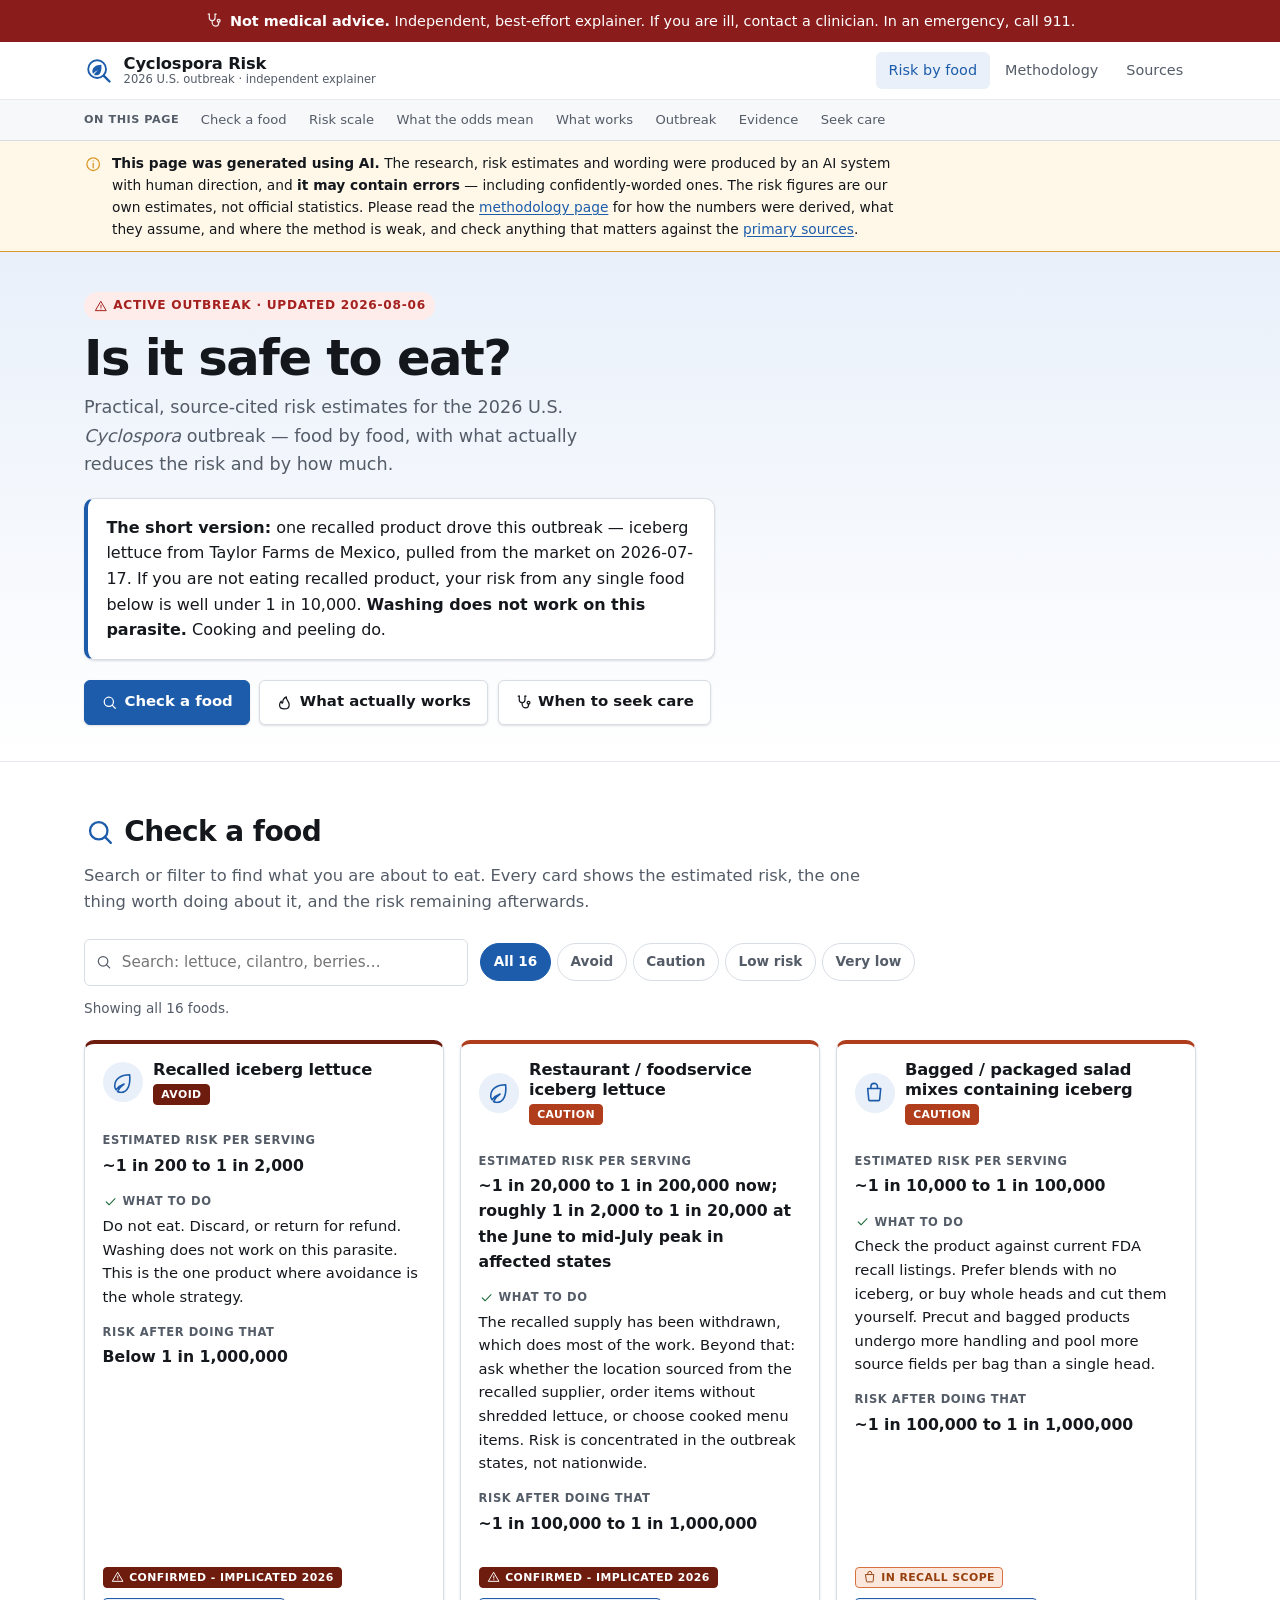
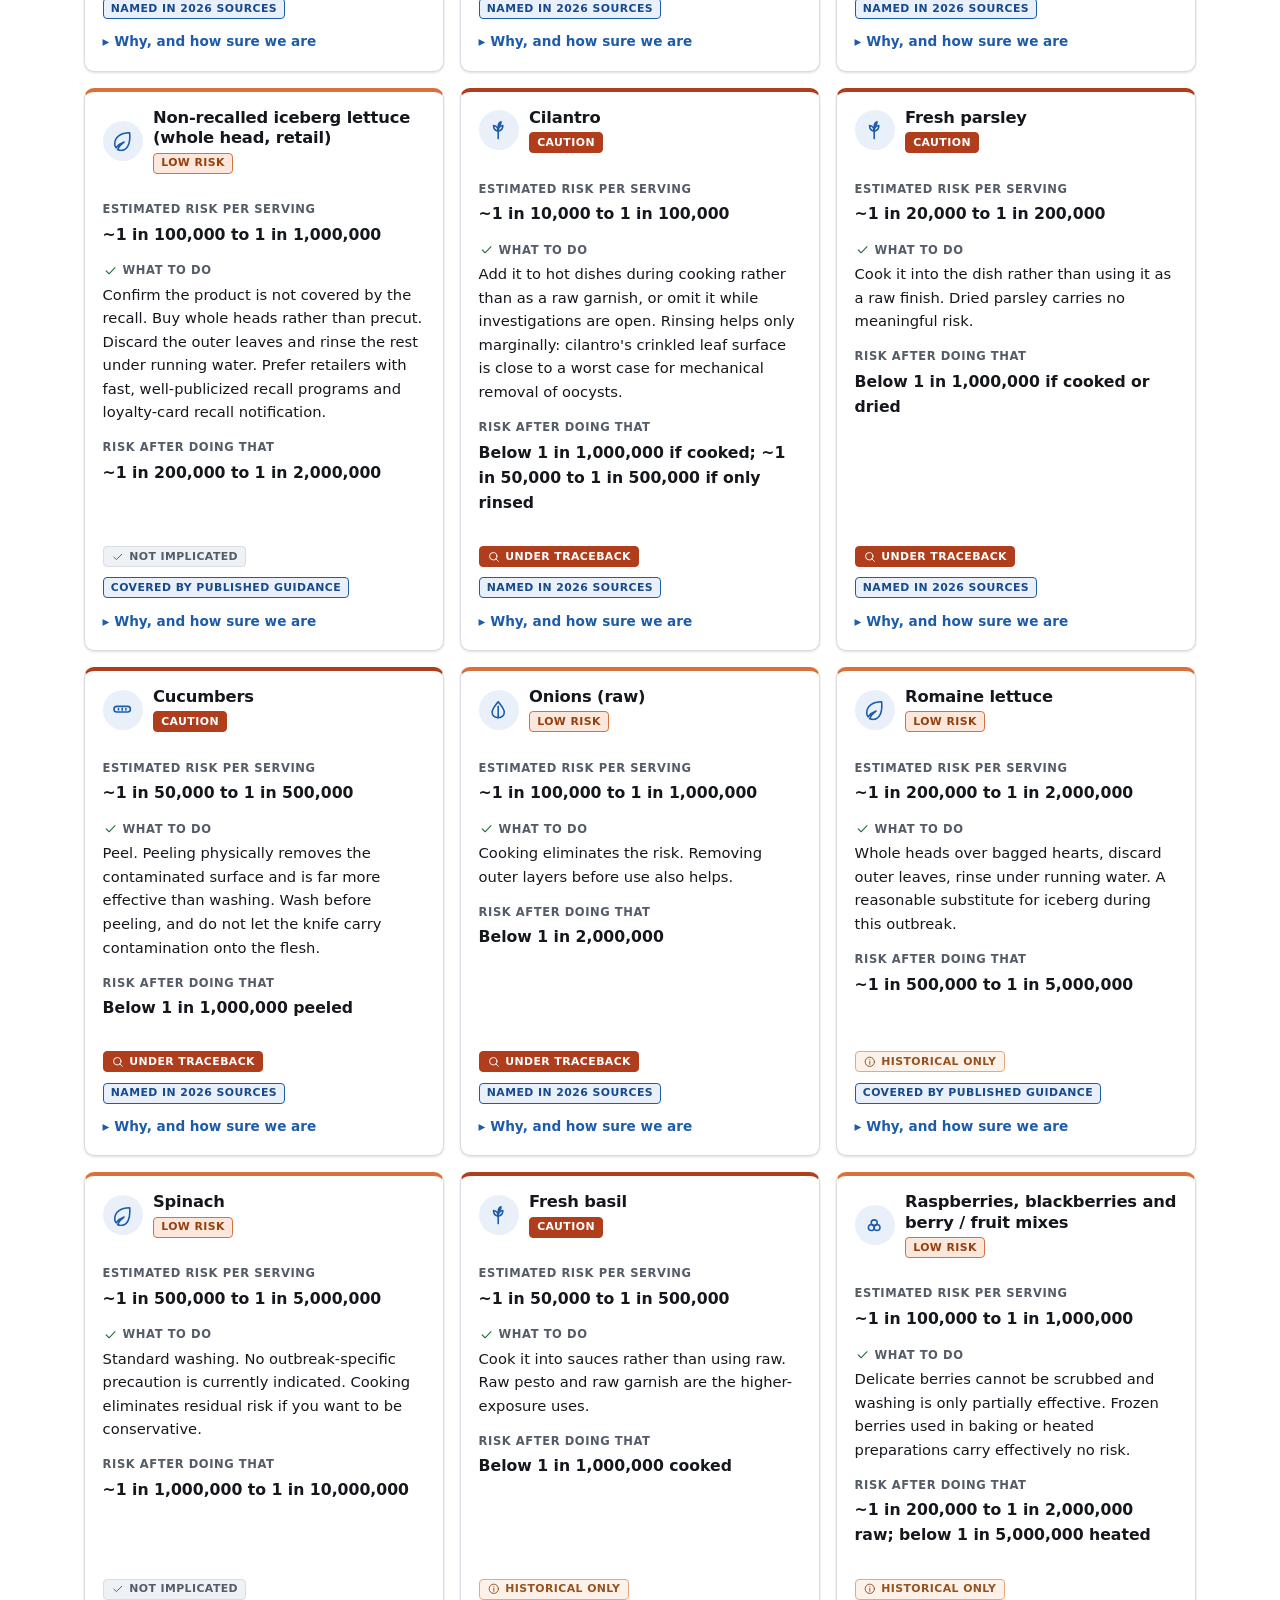
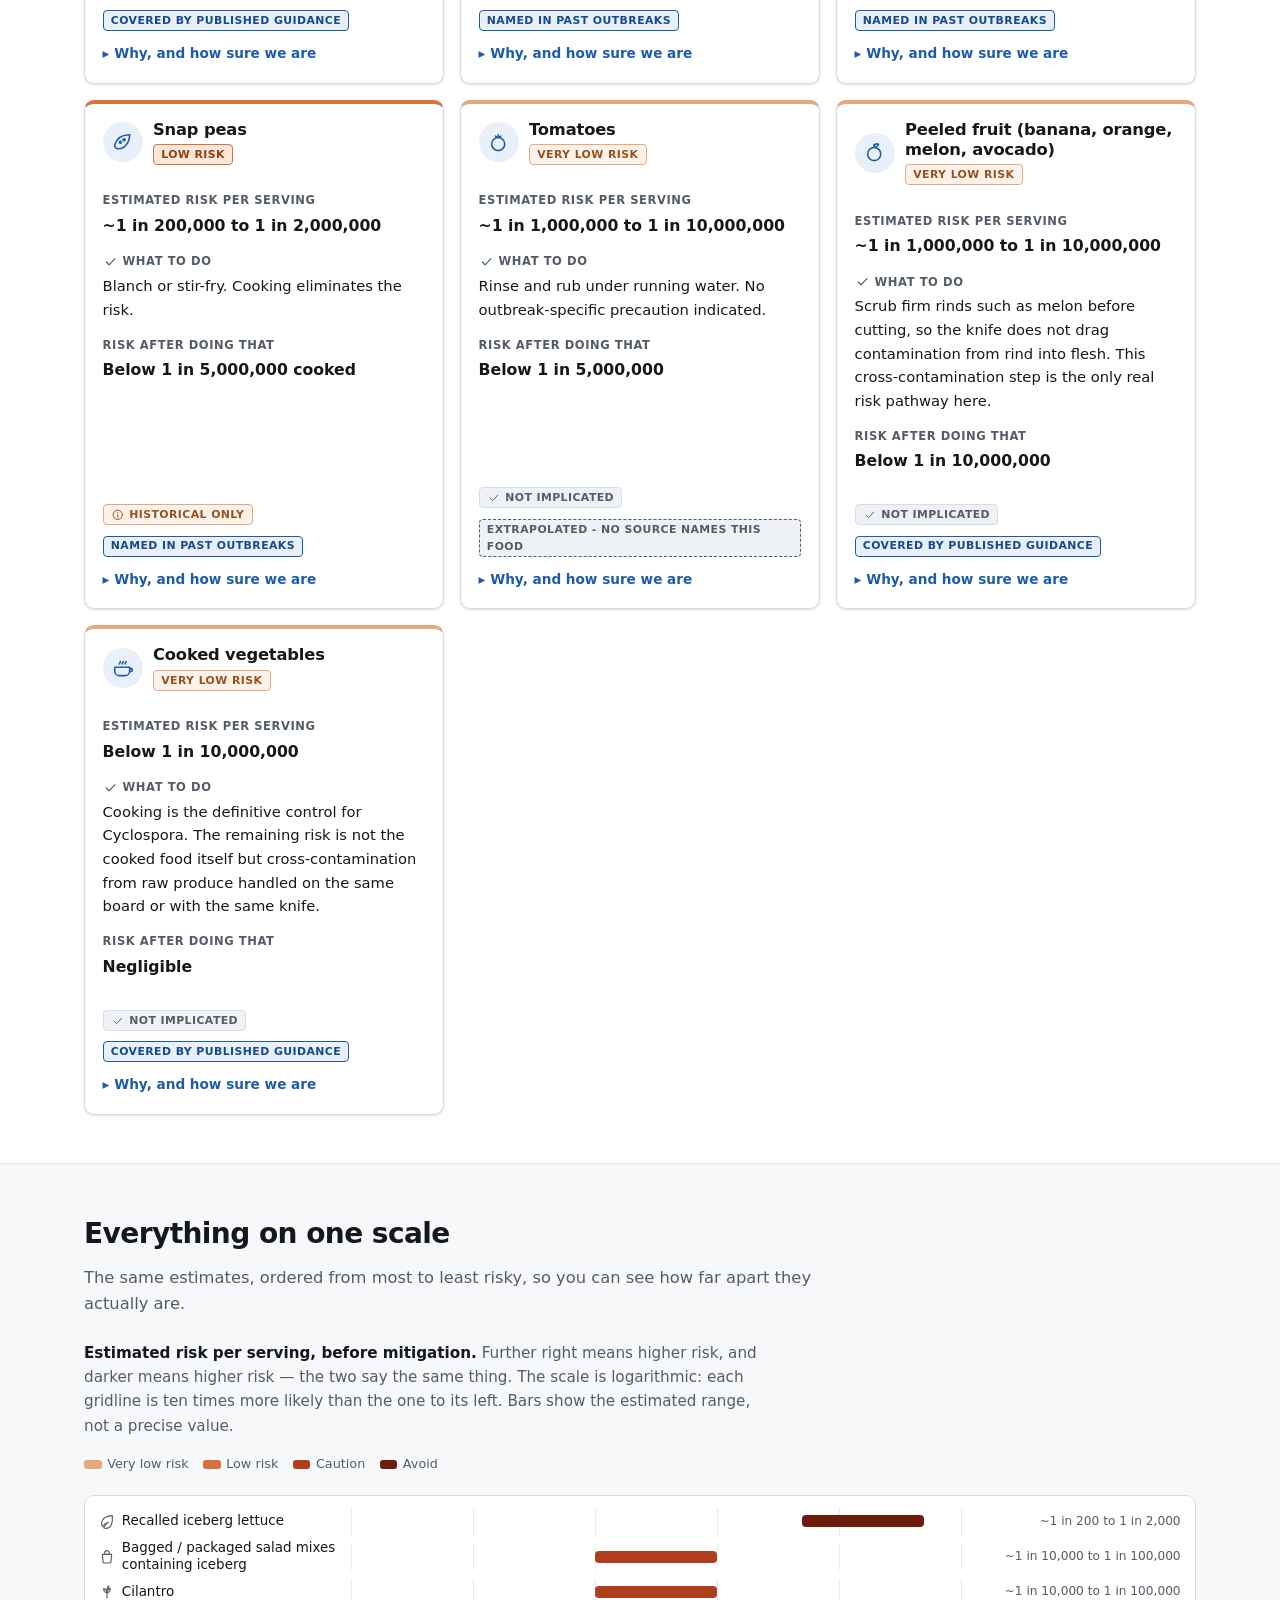
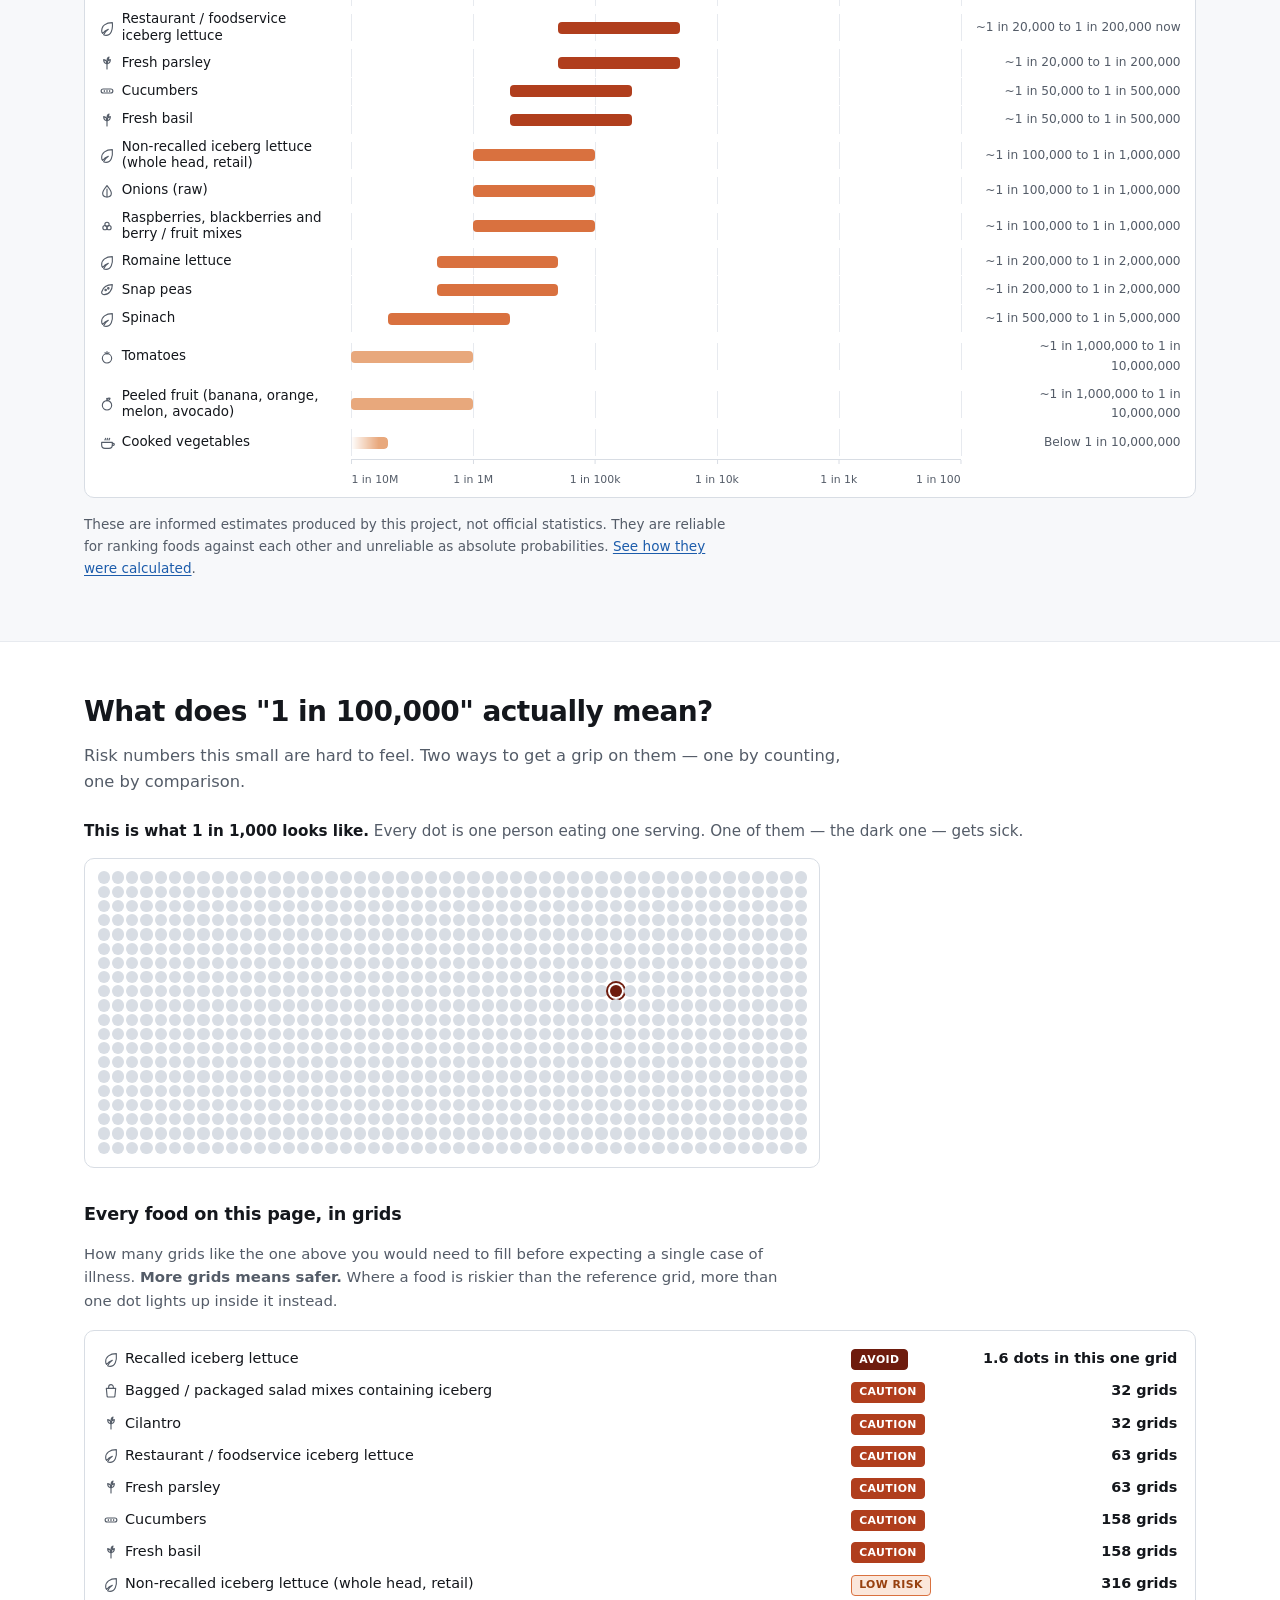
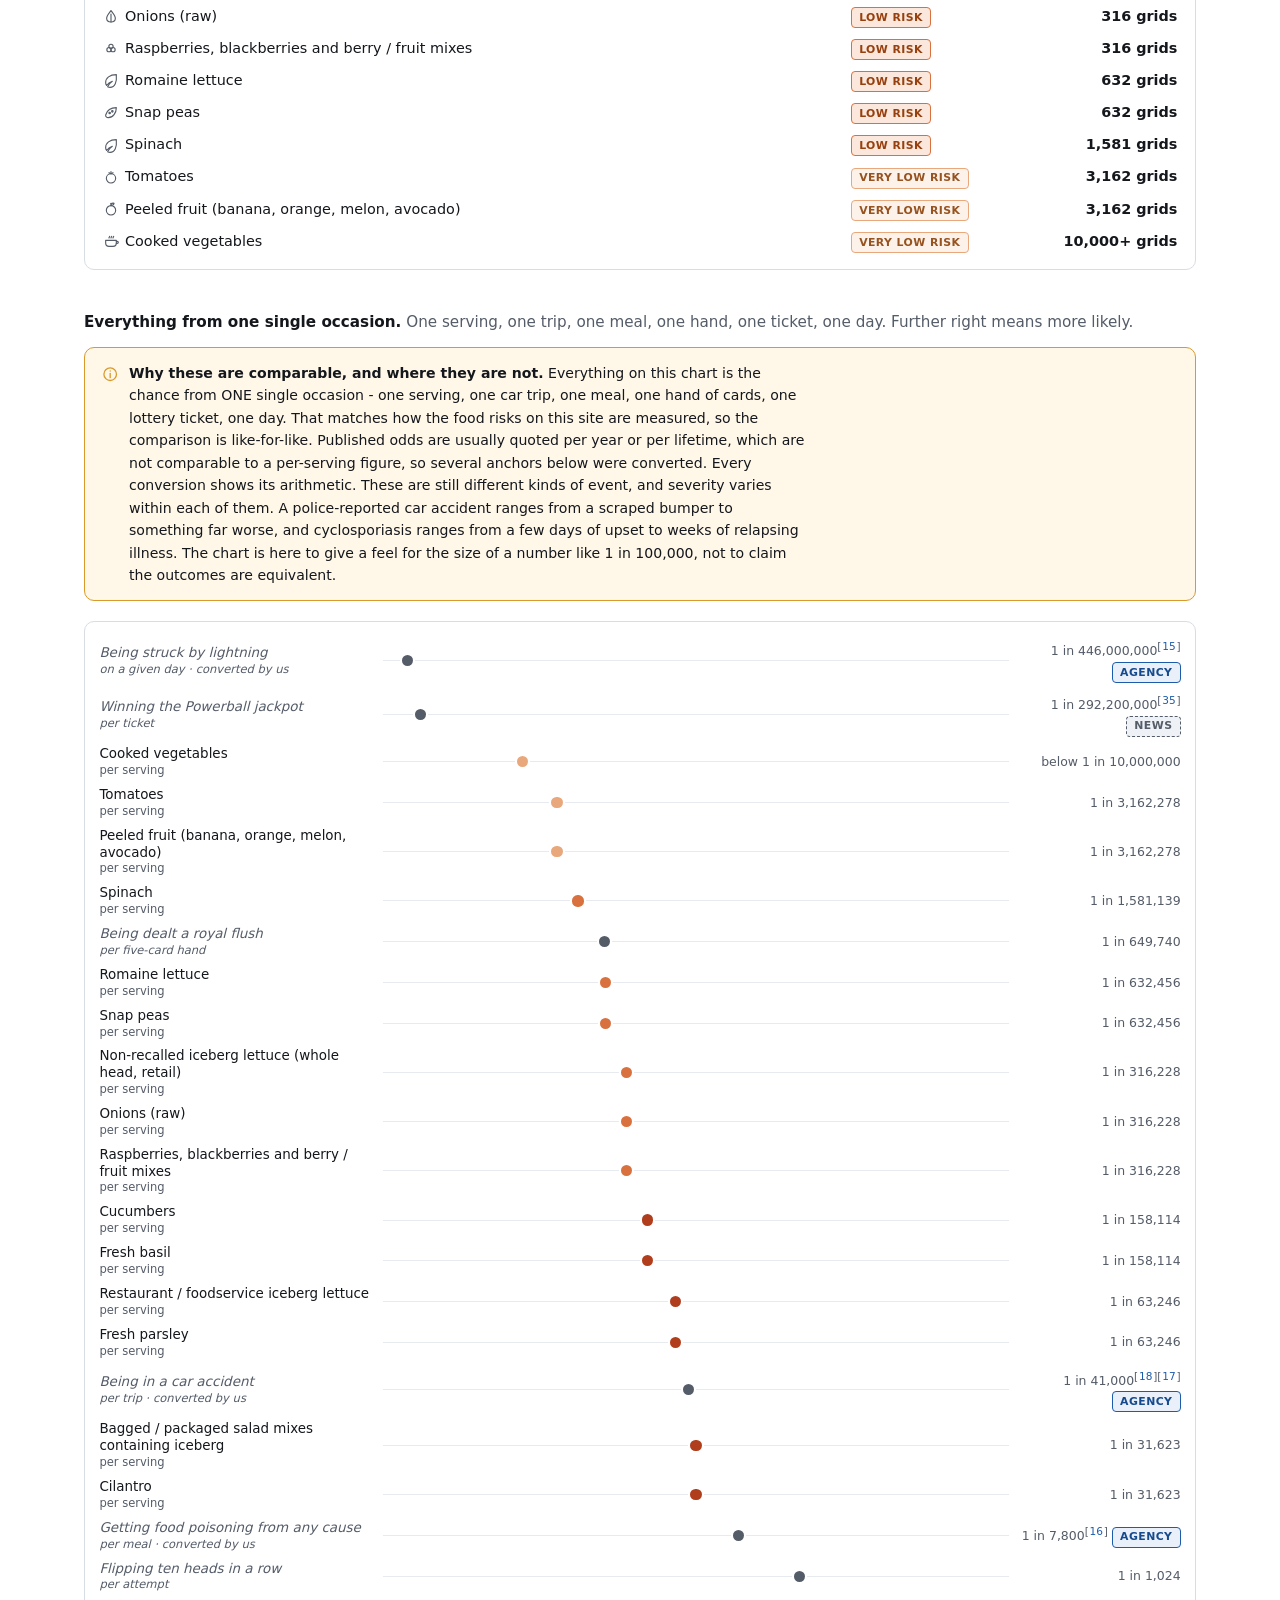
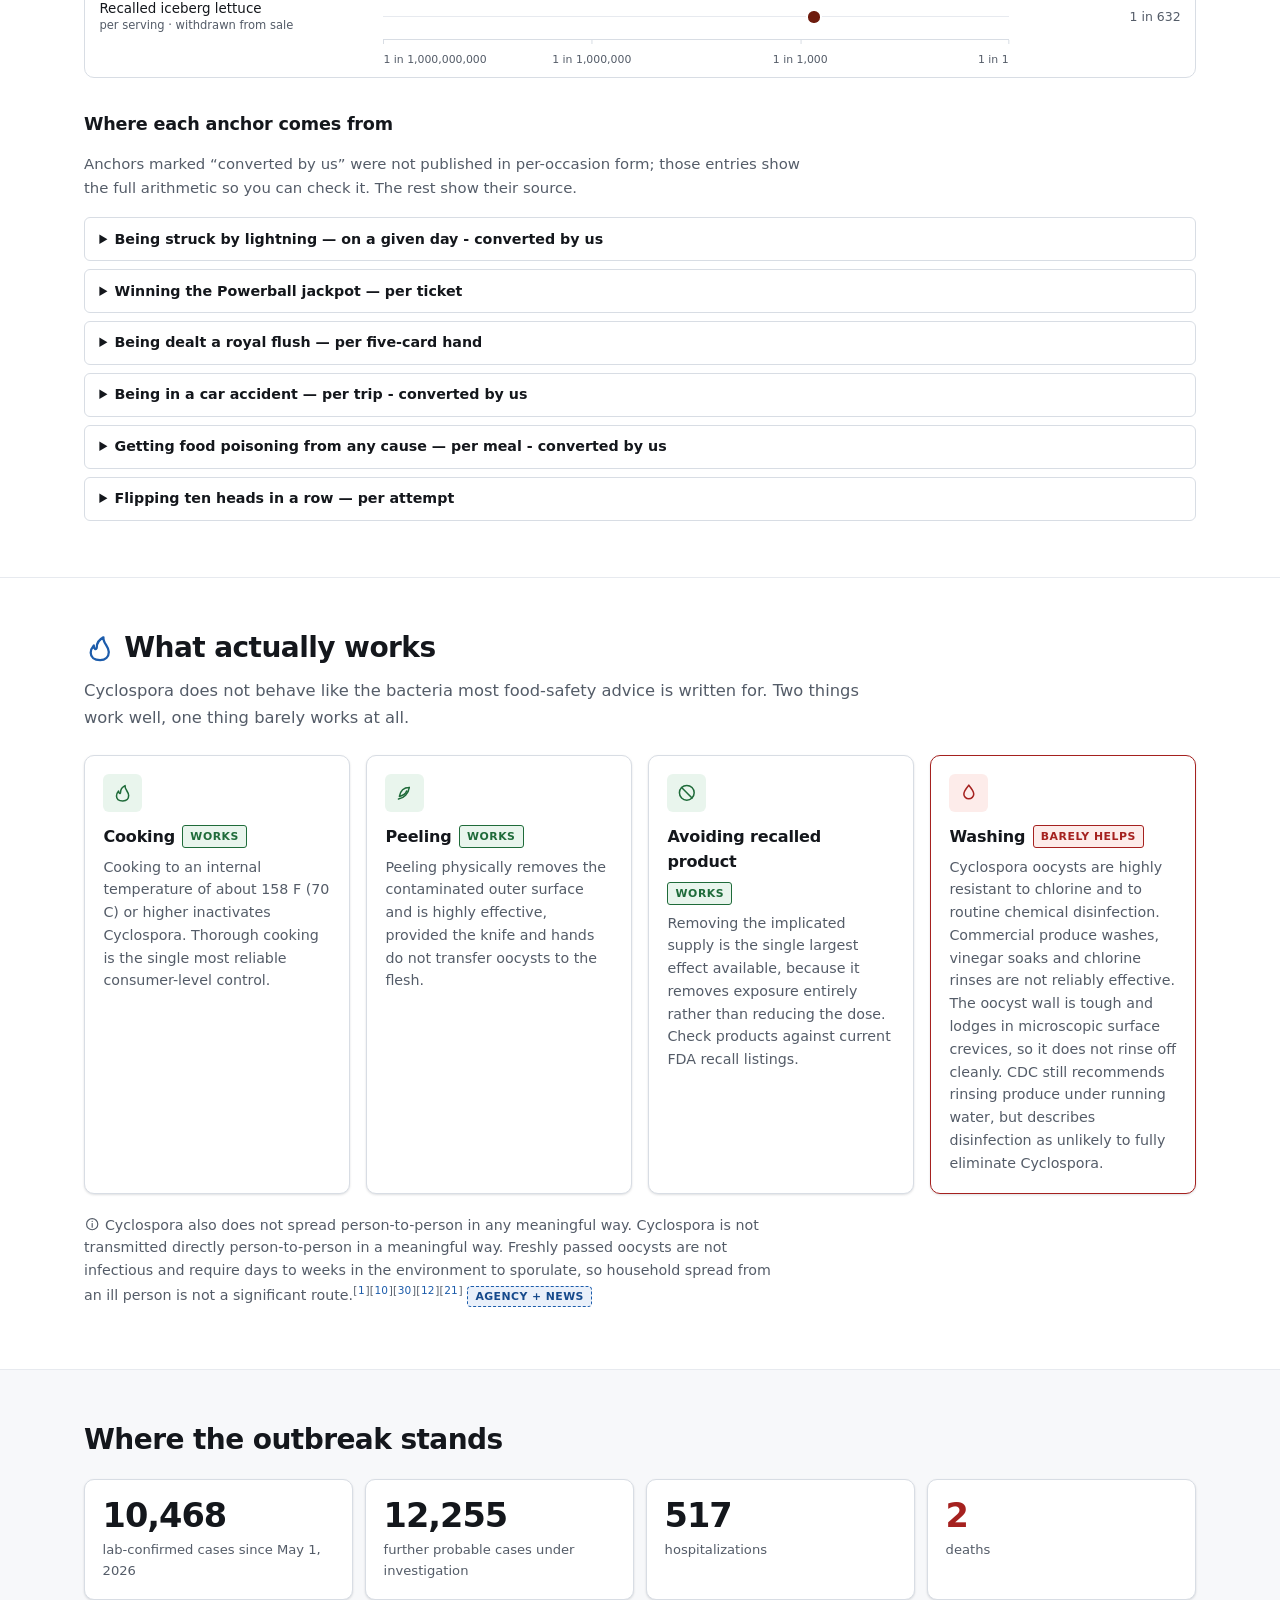
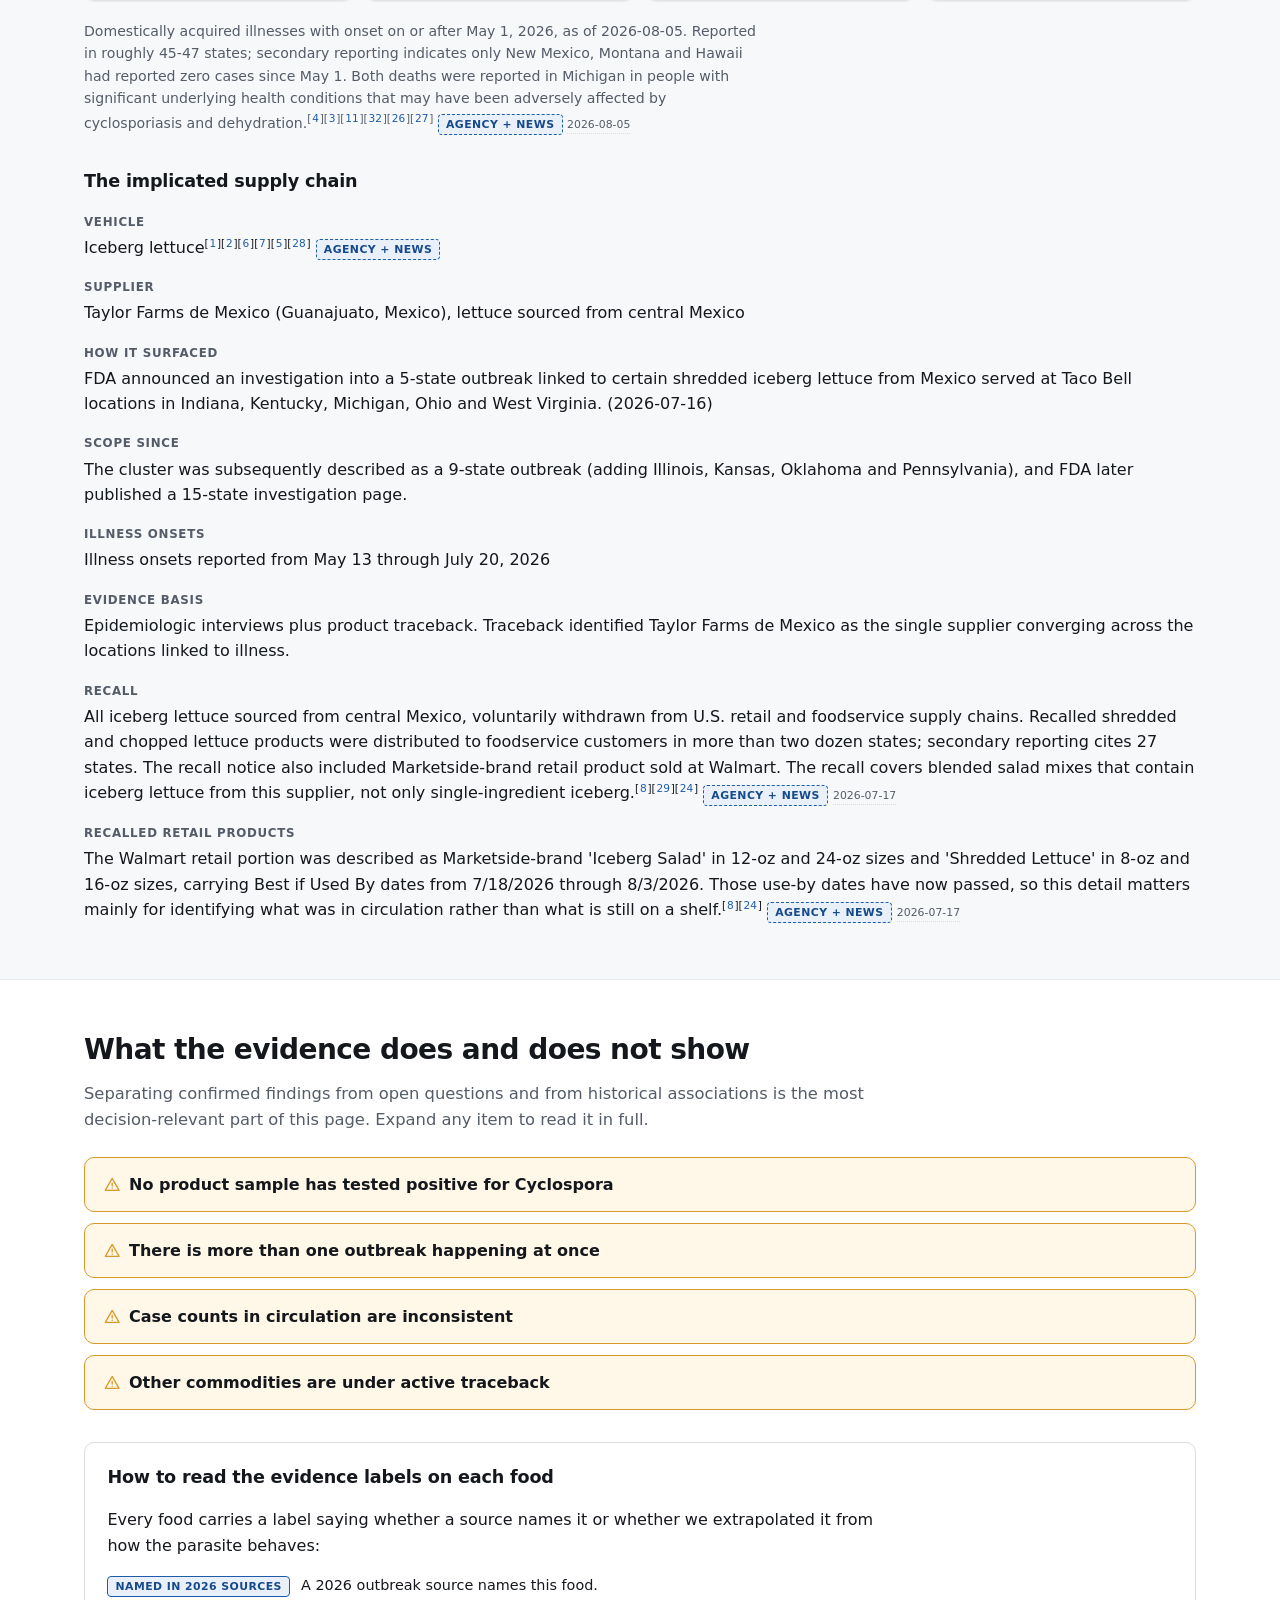
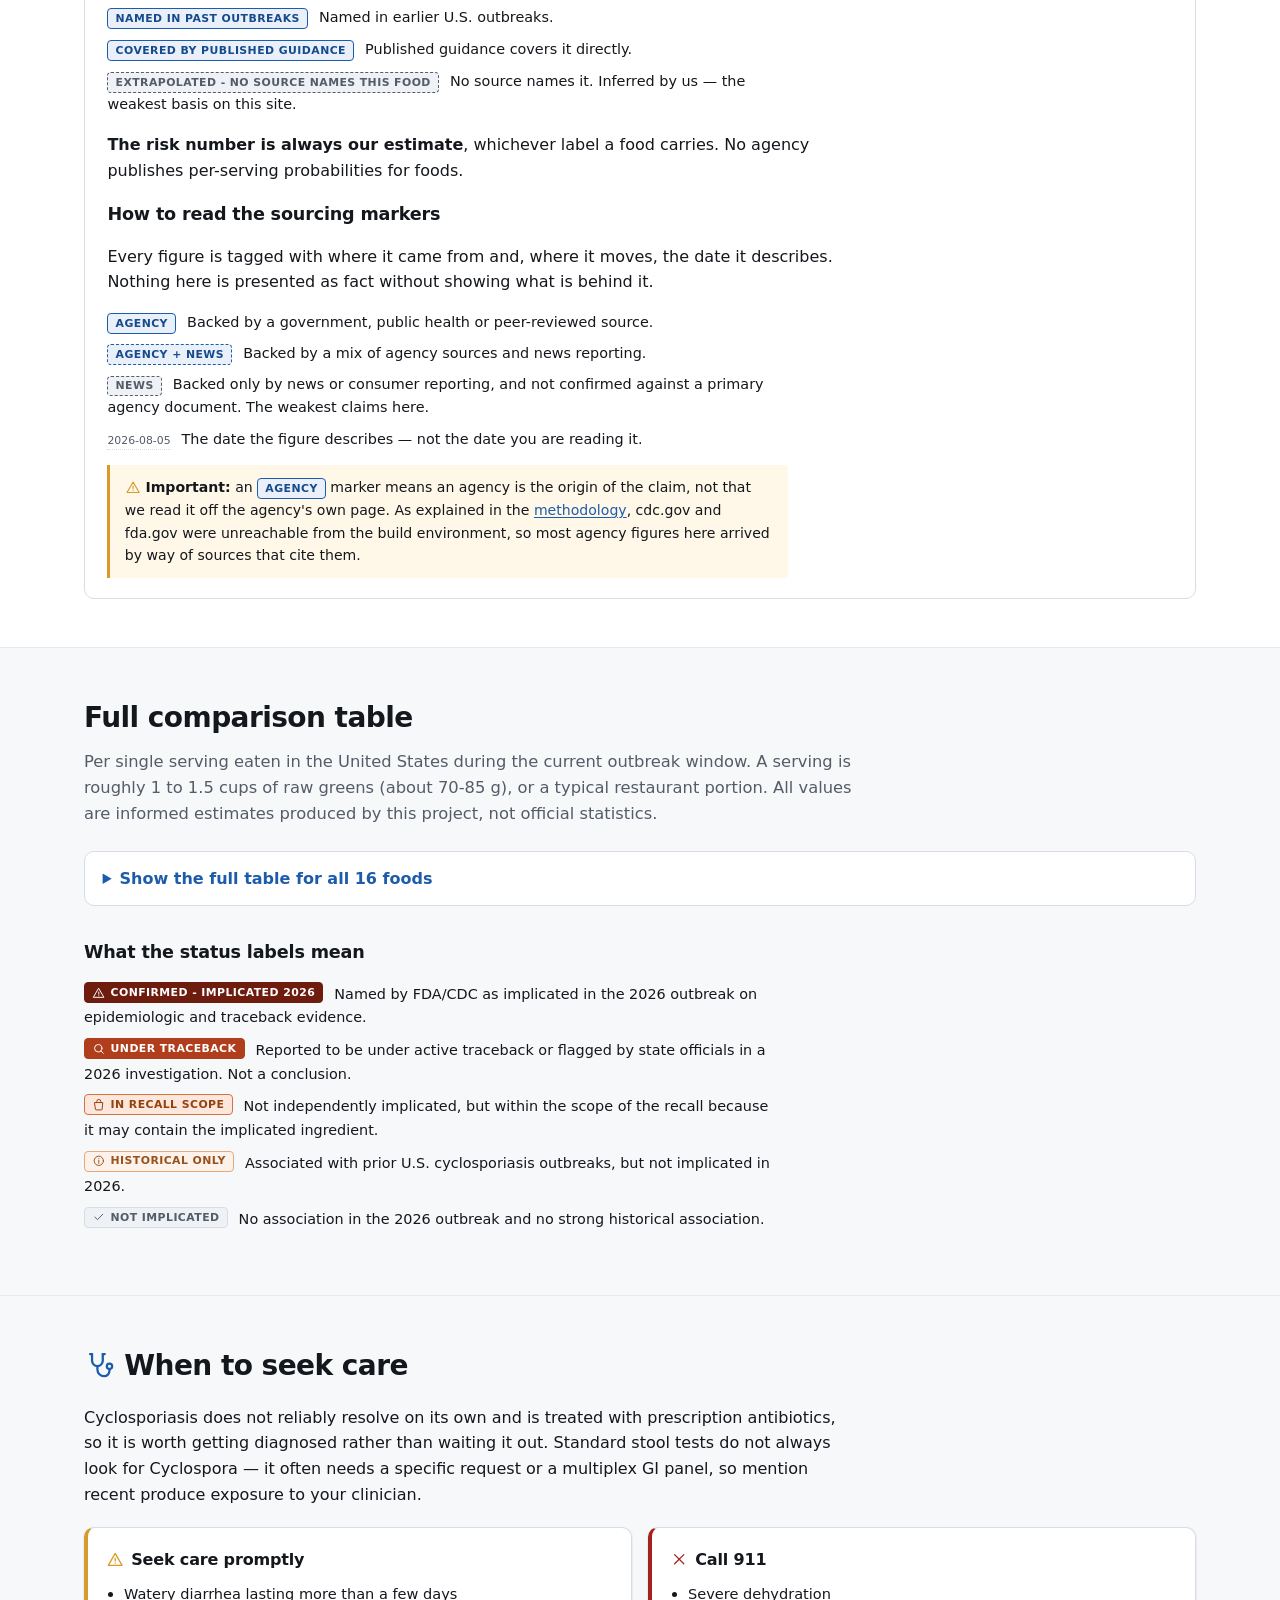
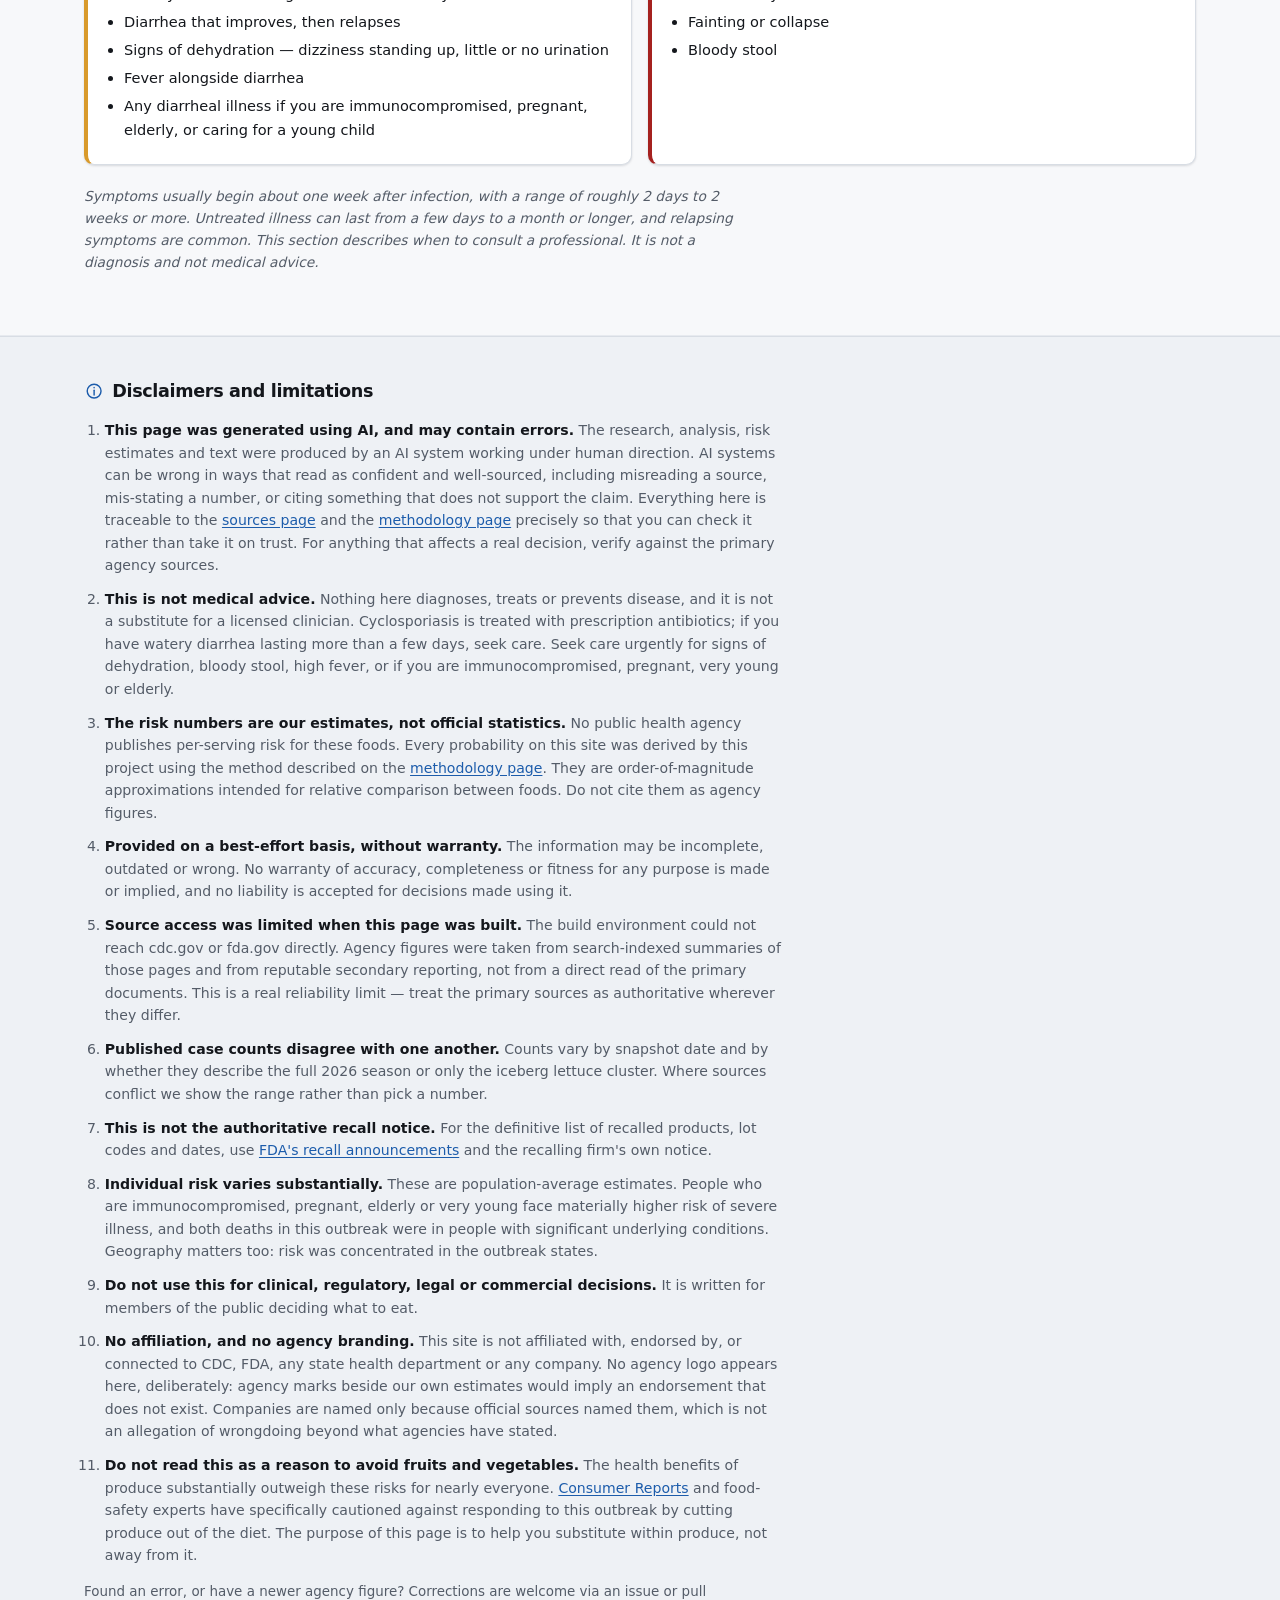
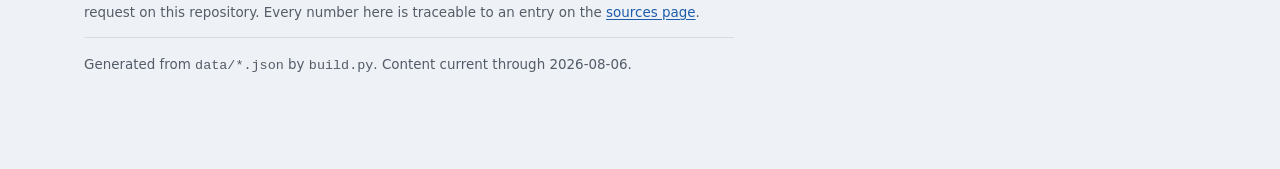
==== commit 127926d2: "Use any car accident rather than a fatal one as the comparison anchor The car anchor was the risk of" ====
--- a/site/index.html
+++ b/site/index.html
@@ -819,7 +819,7 @@
   <div class="ladder-warn" role="note">
     <svg class="icon" aria-hidden="true" focusable="false"><use href="#i-info"></use></svg>
     <p><strong>Why these are comparable, and where they are not.</strong>
-       Everything on this chart is the chance from ONE single occasion - one serving, one car trip, one meal, one hand of cards, one lottery ticket, one day. That matches how the food risks on this site are measured, so the comparison is like-for-like. Published odds are usually quoted per year or per lifetime, which are not comparable to a per-serving figure, so several anchors below were converted. Every conversion shows its arithmetic. These are still different kinds of event. A car trip is not a salad, and dying is not the same as a week of diarrhoea - one of these anchors is a fatality risk and the food figures are illness risks. The chart is here to give a feel for the size of a number like 1 in 100,000, not to claim the outcomes are equivalent.</p>
+       Everything on this chart is the chance from ONE single occasion - one serving, one car trip, one meal, one hand of cards, one lottery ticket, one day. That matches how the food risks on this site are measured, so the comparison is like-for-like. Published odds are usually quoted per year or per lifetime, which are not comparable to a per-serving figure, so several anchors below were converted. Every conversion shows its arithmetic. These are still different kinds of event, and severity varies within each of them. A police-reported car accident ranges from a scraped bumper to something far worse, and cyclosporiasis ranges from a few days of upset to weeks of relapsing illness. The chart is here to give a feel for the size of a number like 1 in 100,000, not to claim the outcomes are equivalent.</p>
   </div>
   <div class="ladder-plot">
     <ol class="ladder-rows">
@@ -847,14 +847,6 @@
         </span>
         <span class="ladder-odds">below 1 in 10,000,000</span>
       </li>
-      <li class="ladder-row ladder-anchor">
-        <span class="ladder-label">Dying in a car crash
-          <span class="ladder-basis">per trip &middot; converted by us</span></span>
-        <span class="ladder-track">
-          <span class="ladder-dot" style="left:24.38%"></span>
-        </span>
-        <span class="ladder-odds">1 in 6,400,000<sup class="cite">[<a href="sources.html#nhtsa-2024" title="NHTSA Estimates 39,345 Traffic Fatalities in 2024 (fatality rate per 100 million VMT) (NHTSA)">17</a>][<a href="sources.html#nhts-2022" title="Summary of Travel Trends: 2022 National Household Travel Survey (FHWA / Oak Ridge National Laboratory)">18</a>]</sup> <a class="prov prov-agency" href="methodology.html#prov-agency" title="This claim rests on government, public health or peer-reviewed sources. Click for the full definition."><span class="vh">Sourcing: </span>agency</a></span>
-      </li>
       <li class="ladder-row ladder-food band-very-low">
         <span class="ladder-label">Tomatoes
           <span class="ladder-basis">per serving</span></span>
@@ -958,6 +950,14 @@
           <span class="ladder-dot" style="left:46.66%"></span>
         </span>
         <span class="ladder-odds">1 in 63,246</span>
+      </li>
+      <li class="ladder-row ladder-anchor">
+        <span class="ladder-label">Being in a car accident
+          <span class="ladder-basis">per trip &middot; converted by us</span></span>
+        <span class="ladder-track">
+          <span class="ladder-dot" style="left:48.75%"></span>
+        </span>
+        <span class="ladder-odds">1 in 41,000<sup class="cite">[<a href="sources.html#nhtsa-crashes" title="Summary of Motor Vehicle Traffic Crashes: 2023 Data (police-reported crashes and vehicle miles travelled) (NHTSA)">18</a>][<a href="sources.html#nhts-2022" title="Summary of Travel Trends: 2022 National Household Travel Survey (FHWA / Oak Ridge National Laboratory)">17</a>]</sup> <a class="prov prov-agency" href="methodology.html#prov-agency" title="This claim rests on government, public health or peer-reviewed sources. Click for the full definition."><span class="vh">Sourcing: </span>agency</a></span>
       </li>
       <li class="ladder-row ladder-food band-moderate">
         <span class="ladder-label">Bagged / packaged salad mixes containing iceberg
@@ -1019,12 +1019,12 @@
     <p>Published game odds.<sup class="cite">[<a href="sources.html#powerball-odds" title="Powerball Prize Chart and published game odds (Powerball)">35</a>]</sup> <a class="prov prov-news" href="methodology.html#prov-news" title="This claim rests only on news or consumer reporting. It has not been confirmed against a primary agency document. Click for the full definition."><span class="vh">Sourcing: </span>news</a></p>
   </details>
   <details class="ladder-work">
-    <summary>Dying in a car crash &mdash; per trip - converted by us</summary>
-    <p>This is a risk of DYING. Every food figure on this site is a risk of getting ill. They are not equivalent outcomes. NHTSA puts the 2024 fatality rate at about 1.20 deaths per 100 million vehicle miles travelled. The 2022 National Household Travel Survey puts the average trip at about 13 miles. So one trip carries roughly 1.20 x 13 / 100,000,000, or about 1 in 6,400,000. Cross-checking by a different route - about 39,300 deaths a year divided by roughly 420 billion person-trips - gives about 1 in 10,700,000. The two methods agree to within a factor of about 1.7, which is the honest precision here.<sup class="cite">[<a href="sources.html#nhtsa-2024" title="NHTSA Estimates 39,345 Traffic Fatalities in 2024 (fatality rate per 100 million VMT) (NHTSA)">17</a>][<a href="sources.html#nhts-2022" title="Summary of Travel Trends: 2022 National Household Travel Survey (FHWA / Oak Ridge National Laboratory)">18</a>]</sup> <a class="prov prov-agency" href="methodology.html#prov-agency" title="This claim rests on government, public health or peer-reviewed sources. Click for the full definition."><span class="vh">Sourcing: </span>agency</a></p>
+    <summary>Being dealt a royal flush &mdash; per five-card hand</summary>
+    <p>Exact arithmetic from a standard 52-card deck.</p>
   </details>
   <details class="ladder-work">
-    <summary>Being dealt a royal flush &mdash; per five-card hand</summary>
-    <p>Exact arithmetic from a standard 52-card deck.</p>
+    <summary>Being in a car accident &mdash; per trip - converted by us</summary>
+    <p>This counts any police-reported crash, from a bumper scrape upward, not just serious ones. It excludes minor collisions never reported to police, which some estimates suggest could be about as numerous again - if so the real figure is nearer 1 in 20,000. Both are shown rather than one, because the uncertainty is real. NHTSA recorded about 6.14 million police-reported crashes in 2023 across about 3,247 billion vehicle miles travelled - roughly 189 crashes per 100 million miles. The 2022 National Household Travel Survey puts the average trip at about 13 miles, so one trip carries about 189 x 13 / 100,000,000, or roughly 1 in 41,000. Working it the other way round - 6.14 million crashes over the roughly 250 billion vehicle trips those miles imply - gives the same answer, because it is the same arithmetic rearranged.<sup class="cite">[<a href="sources.html#nhtsa-crashes" title="Summary of Motor Vehicle Traffic Crashes: 2023 Data (police-reported crashes and vehicle miles travelled) (NHTSA)">18</a>][<a href="sources.html#nhts-2022" title="Summary of Travel Trends: 2022 National Household Travel Survey (FHWA / Oak Ridge National Laboratory)">17</a>]</sup> <a class="prov prov-agency" href="methodology.html#prov-agency" title="This claim rests on government, public health or peer-reviewed sources. Click for the full definition."><span class="vh">Sourcing: </span>agency</a></p>
   </details>
   <details class="ladder-work">
     <summary>Getting food poisoning from any cause &mdash; per meal - converted by us</summary>
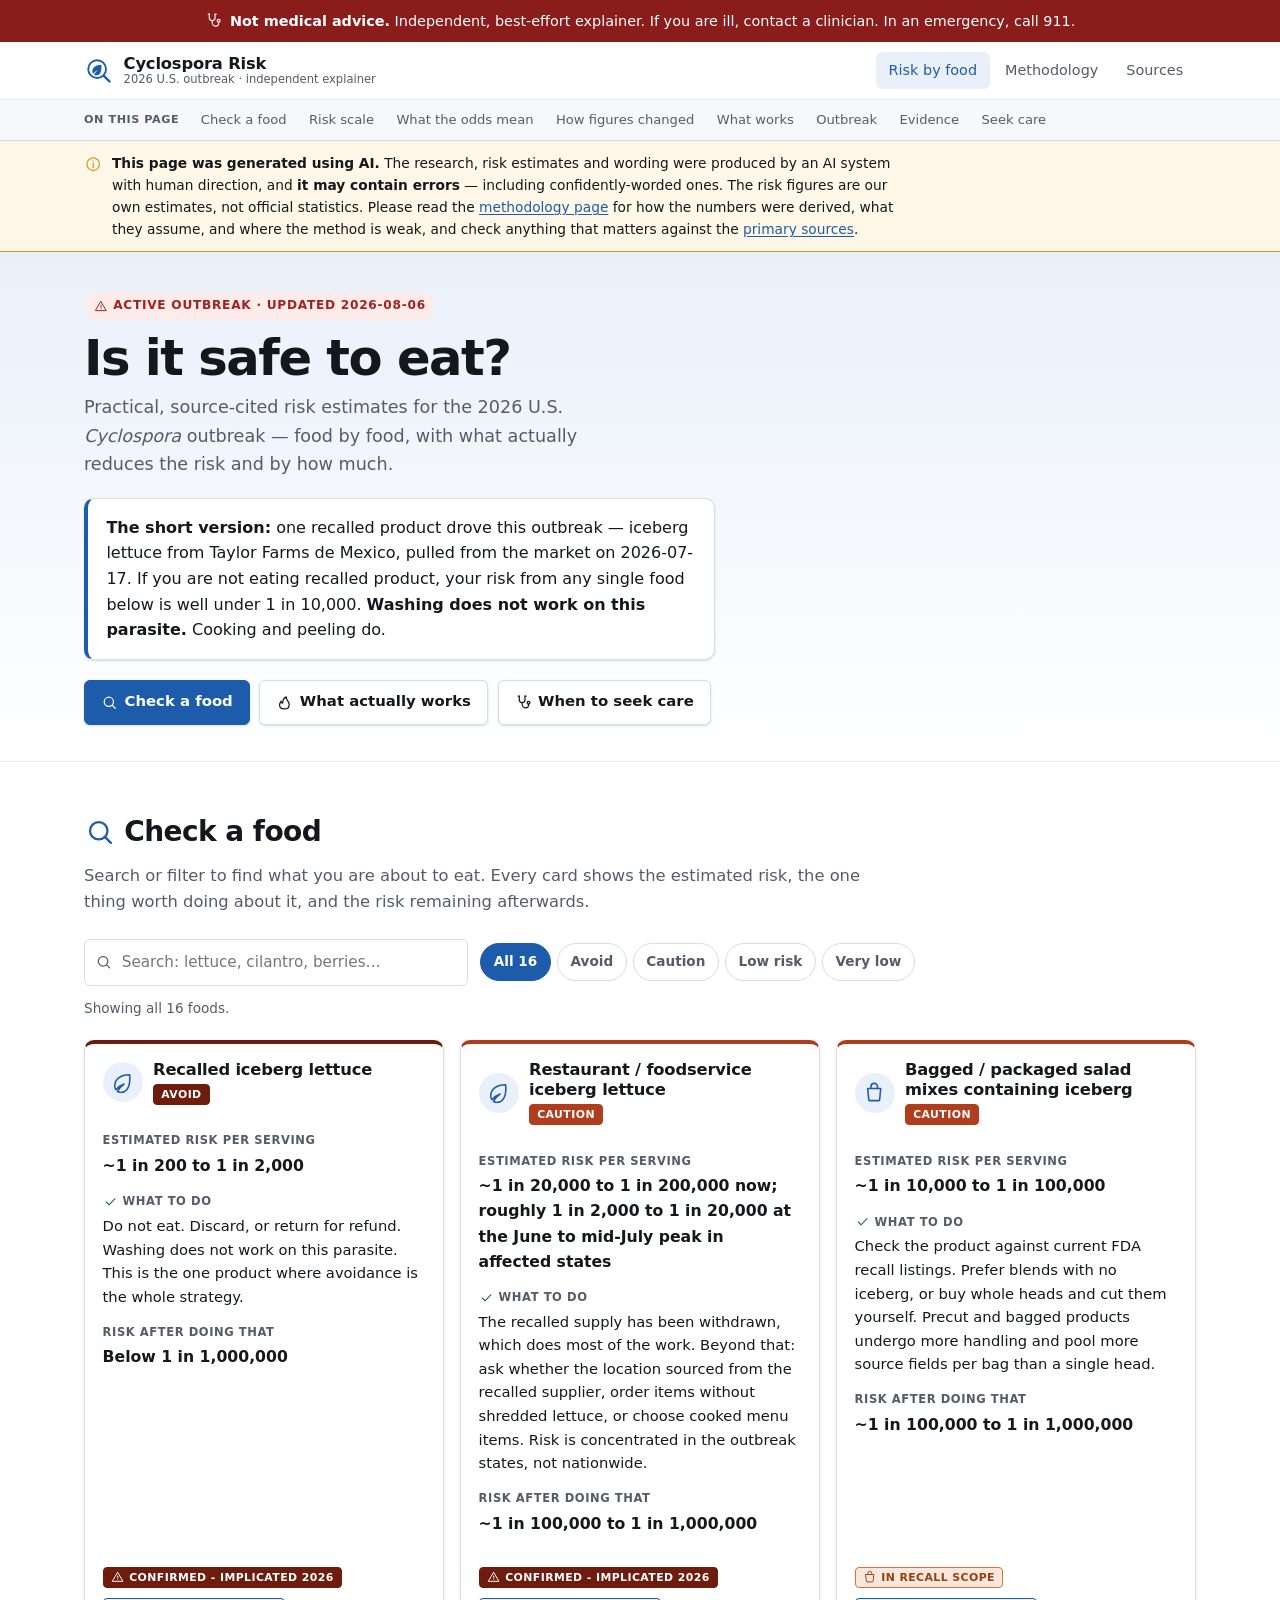
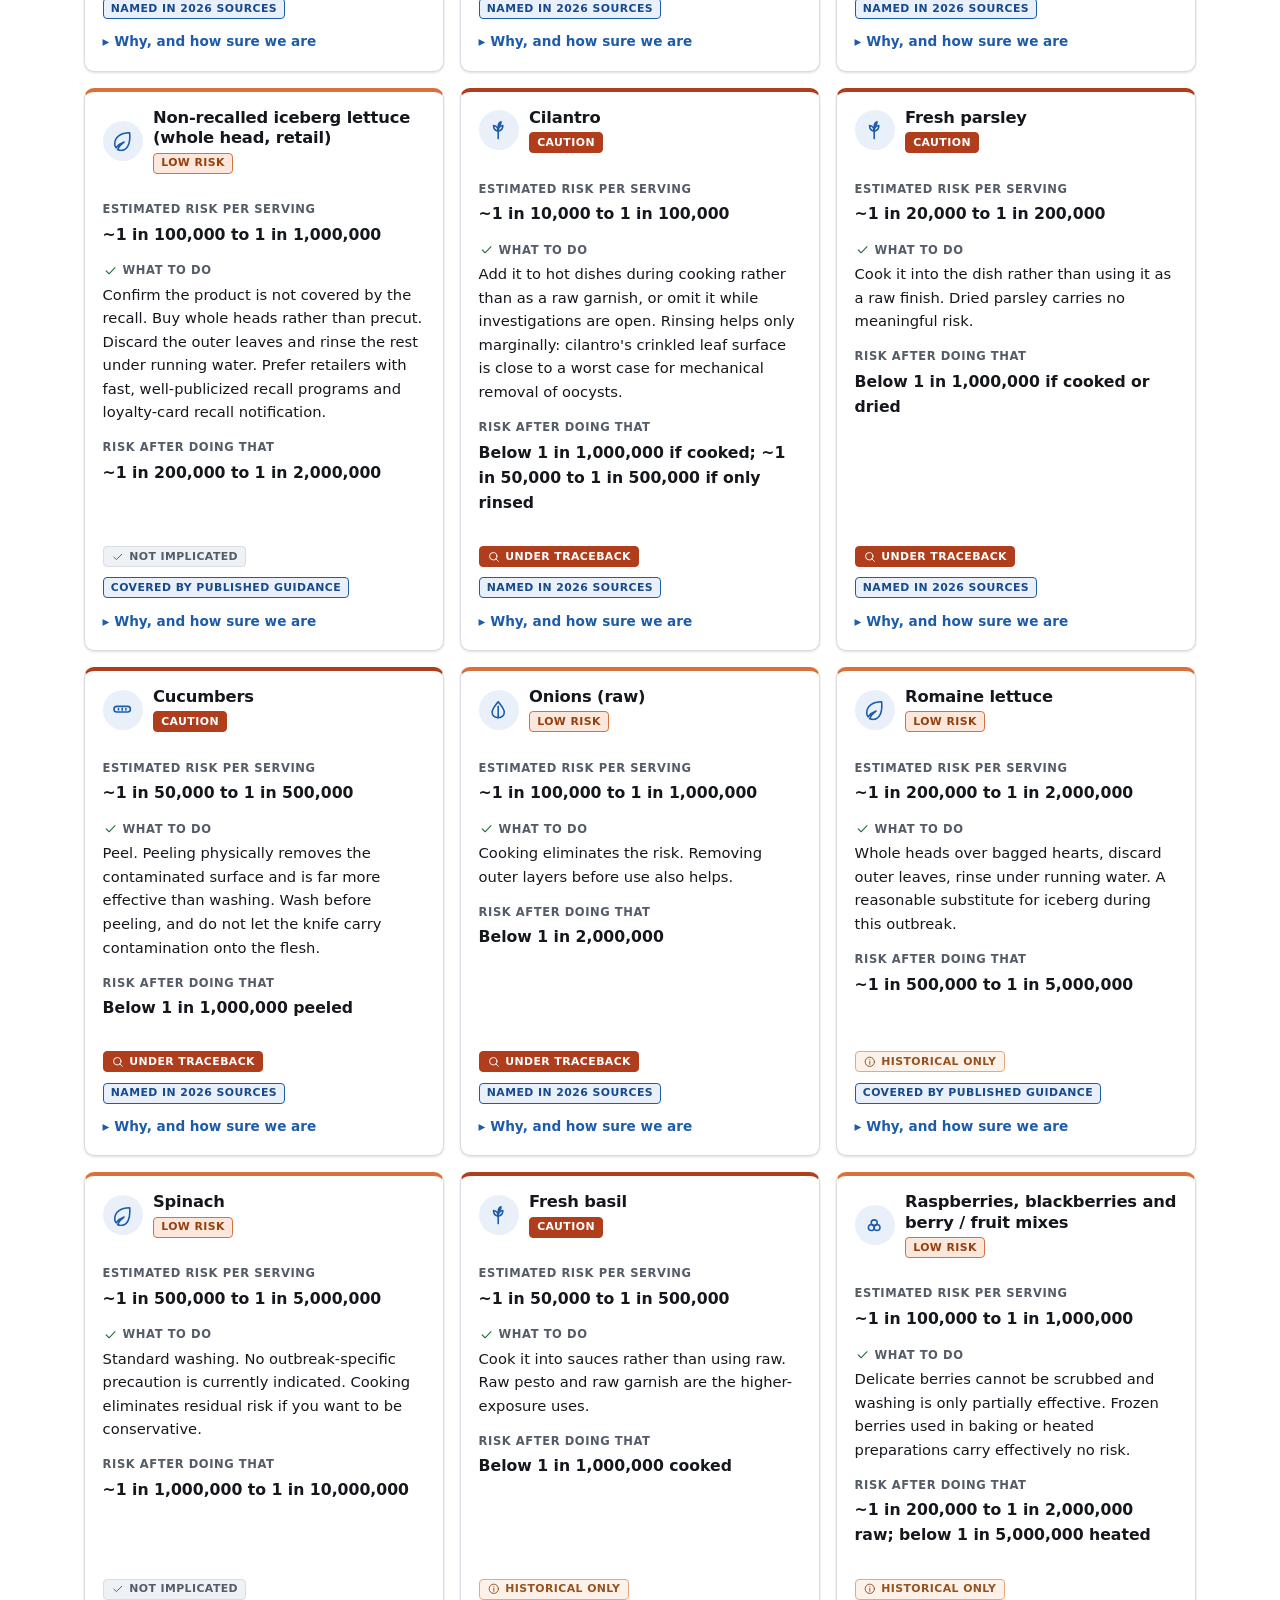
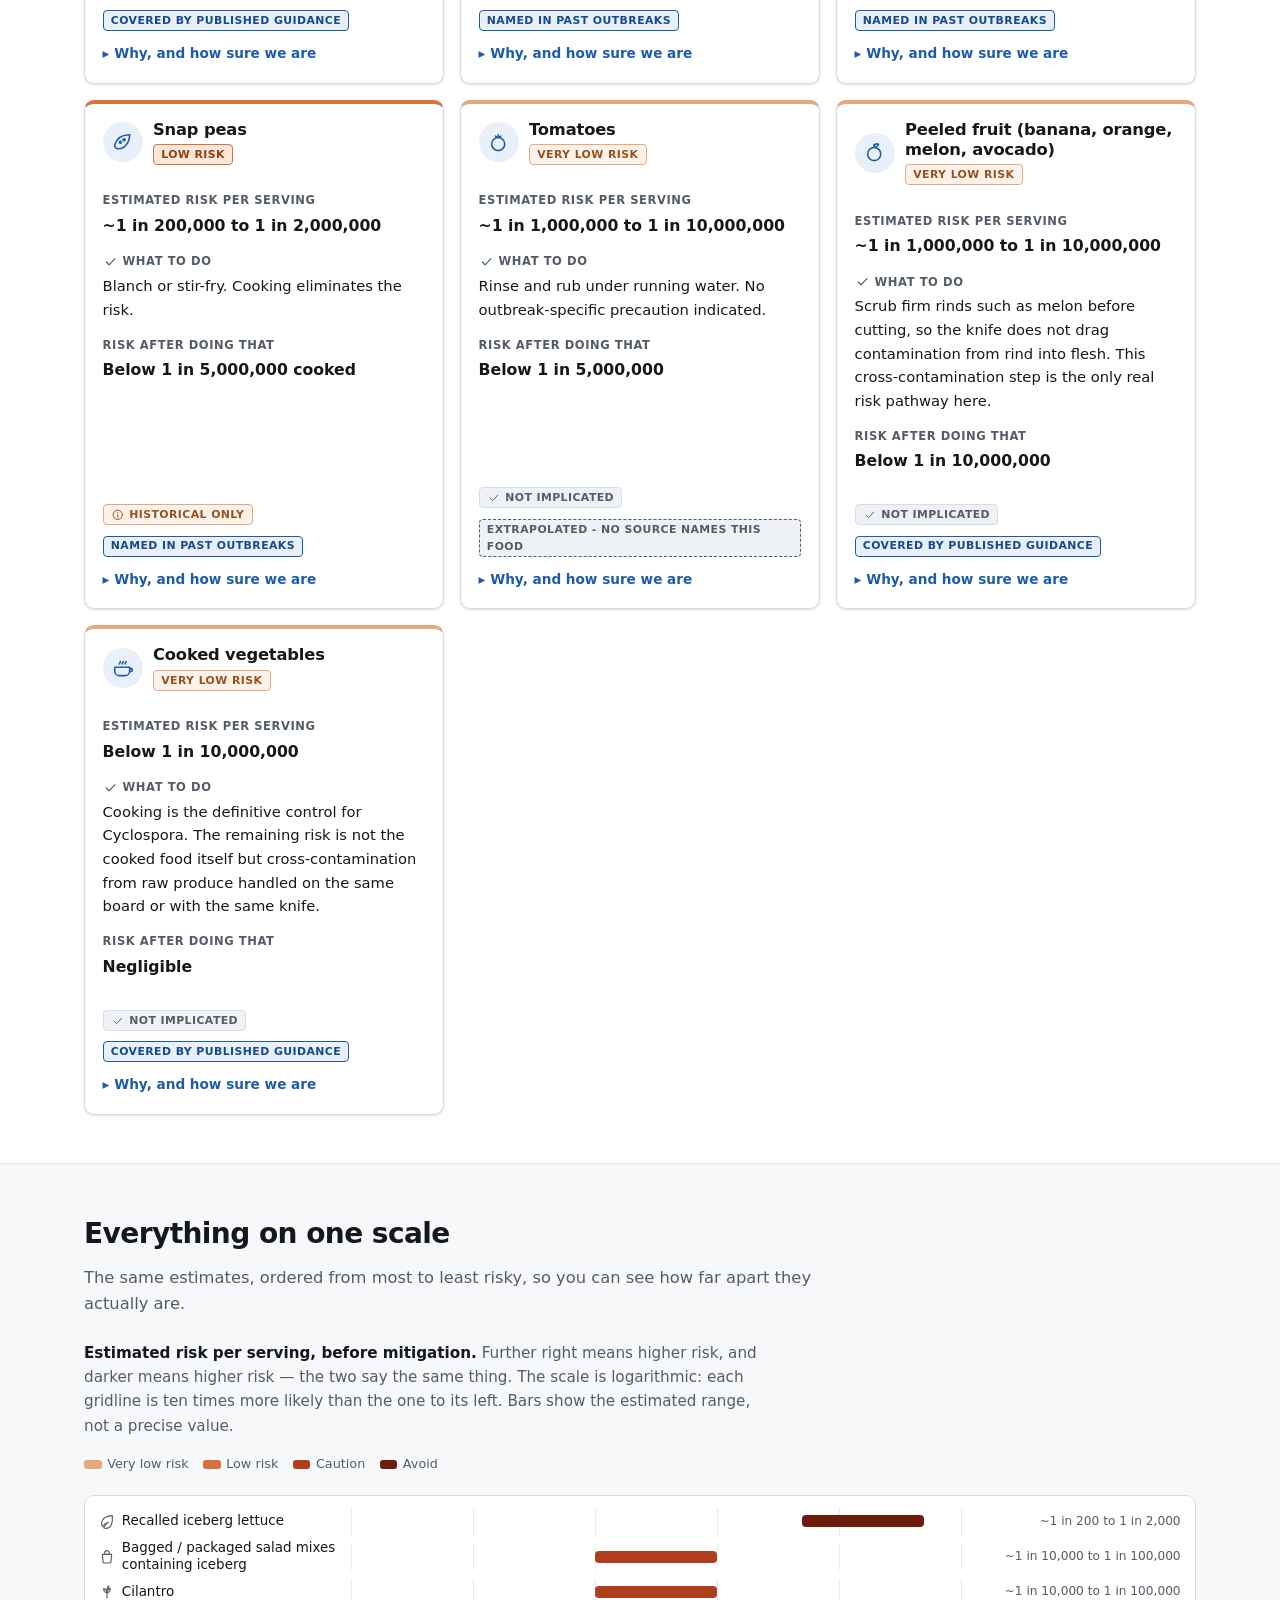
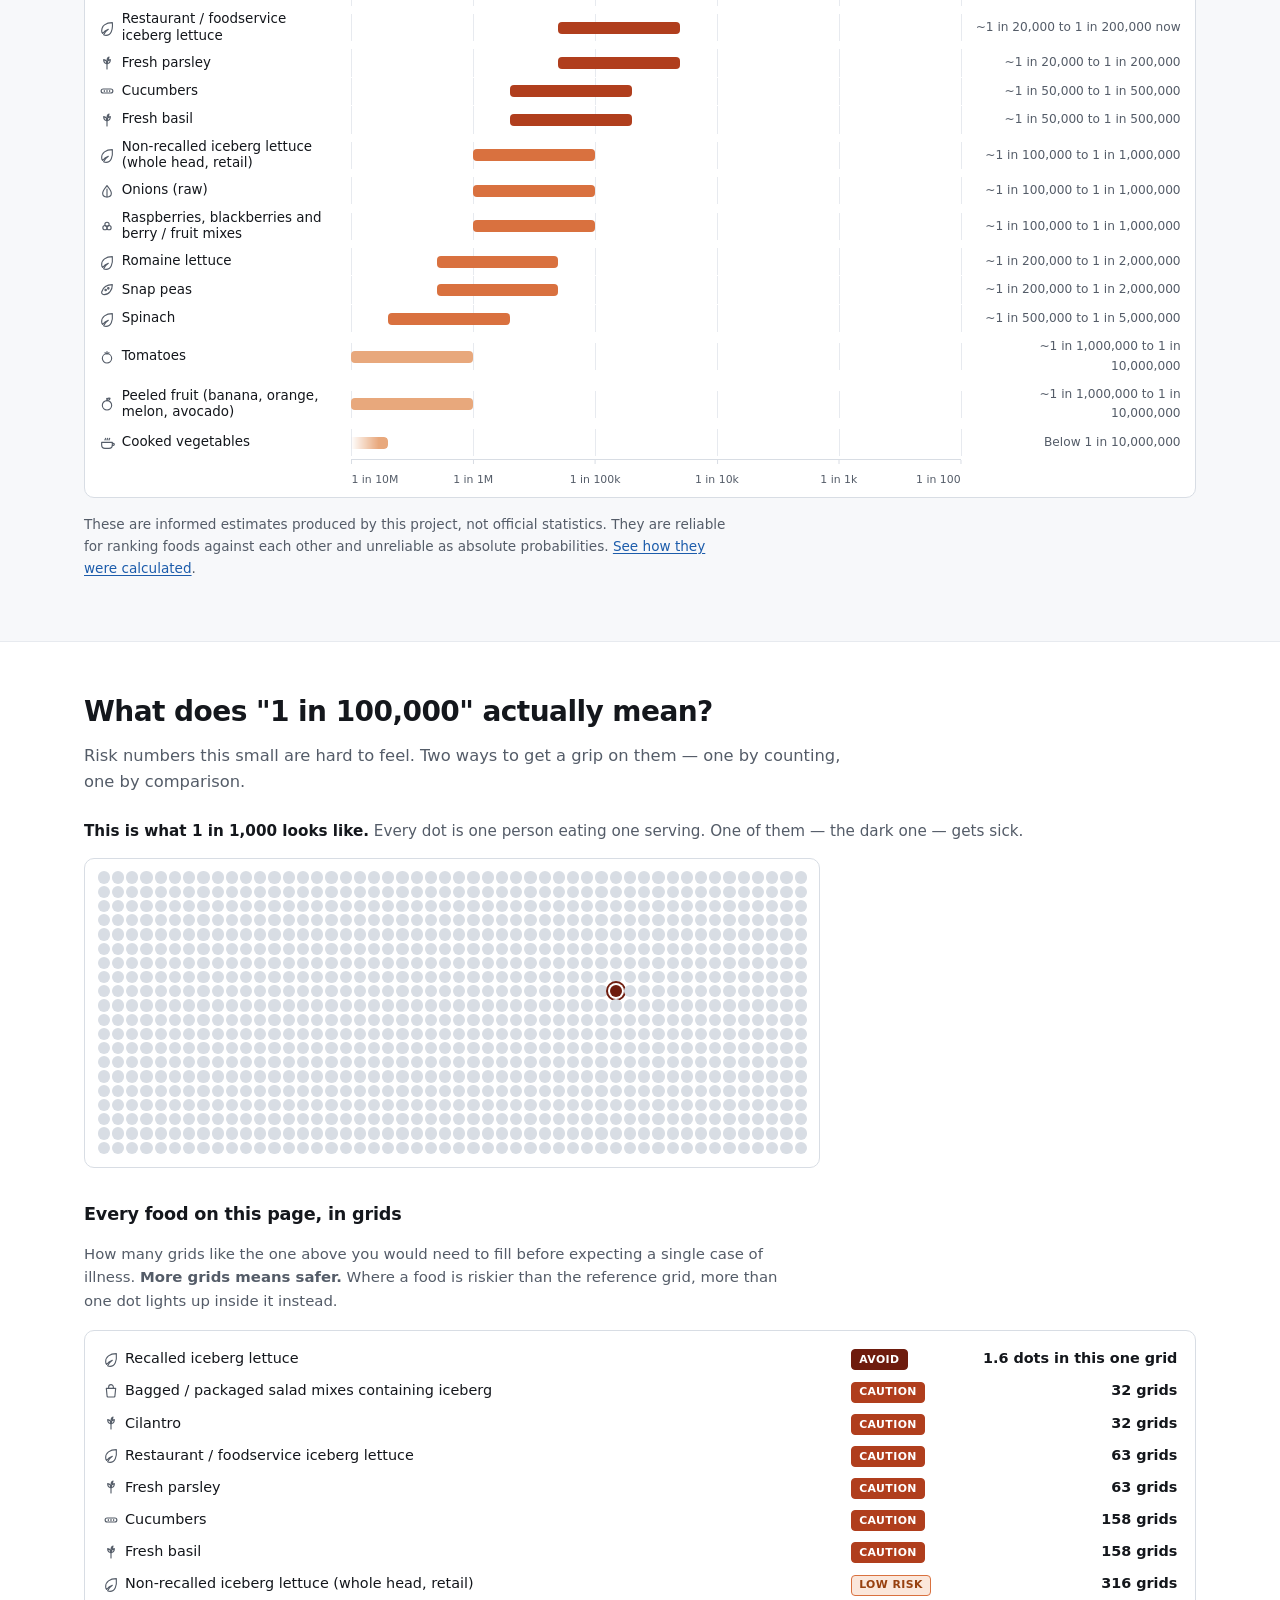
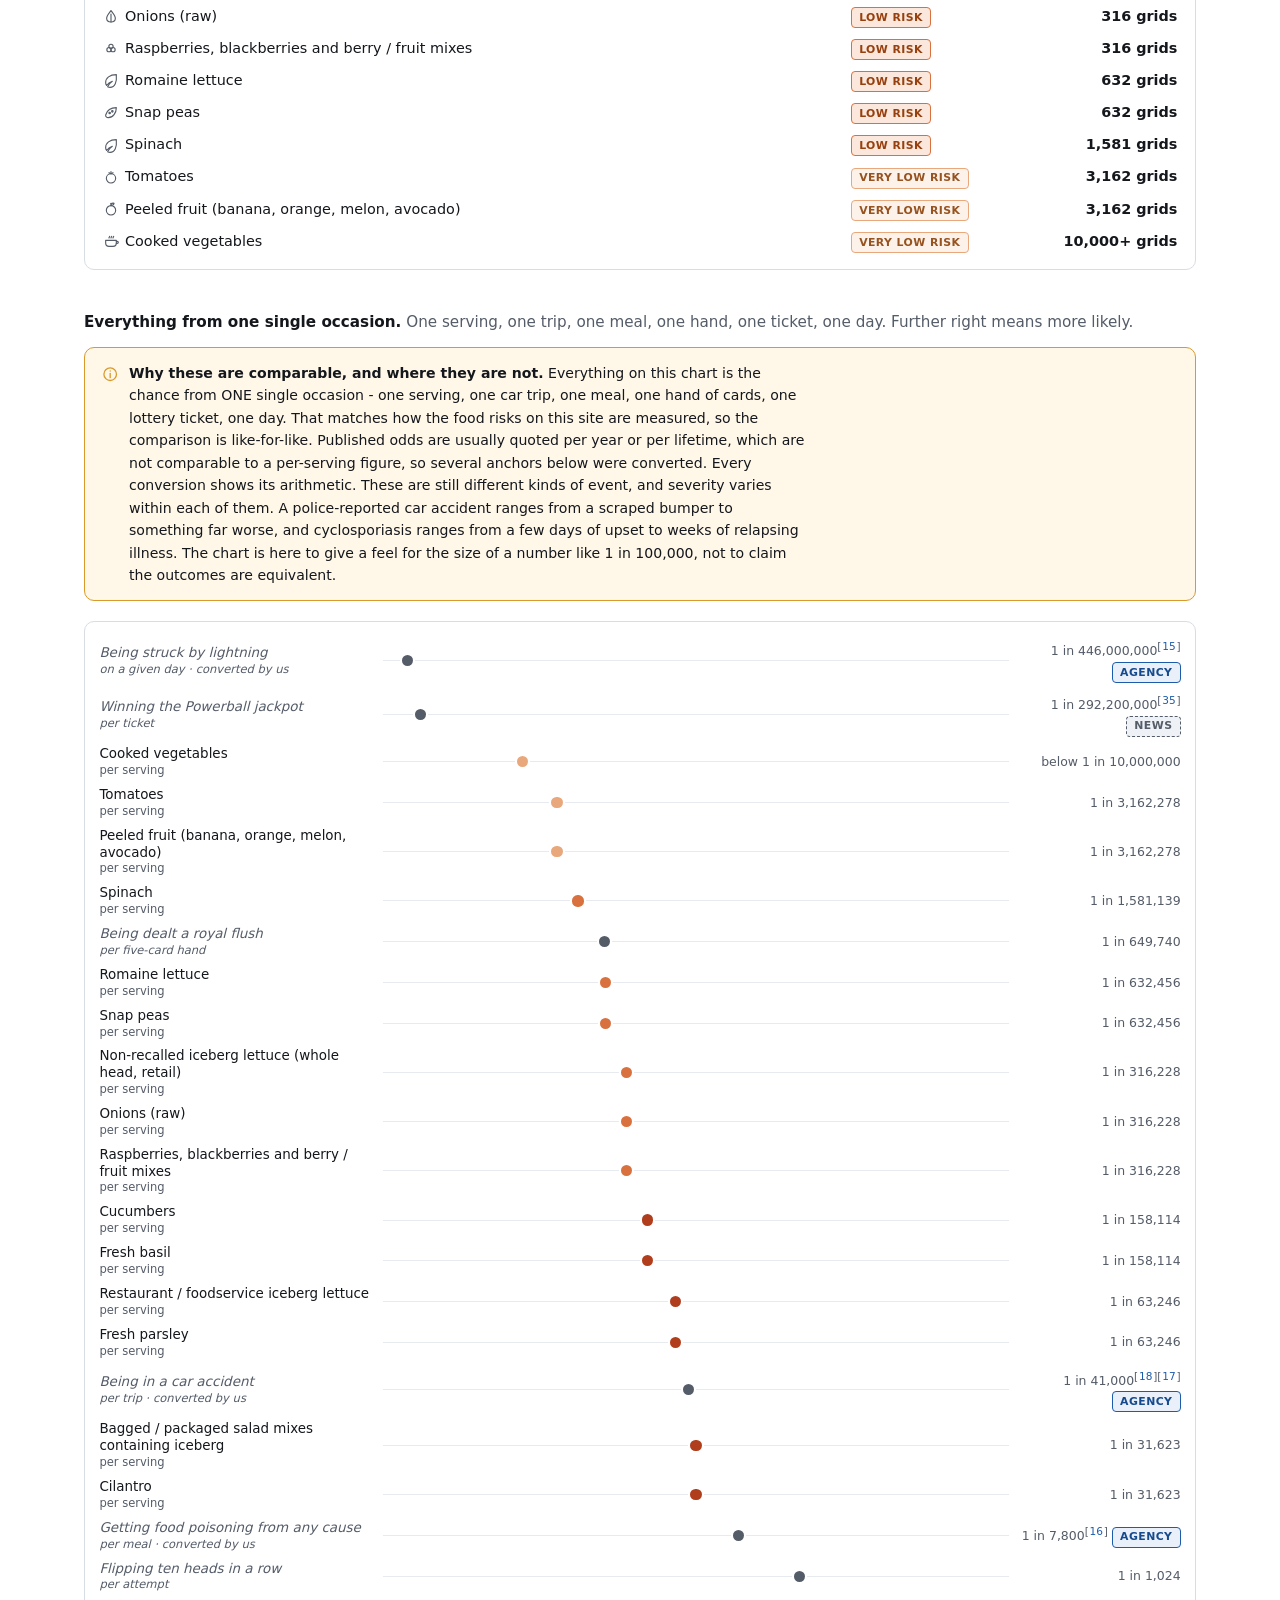
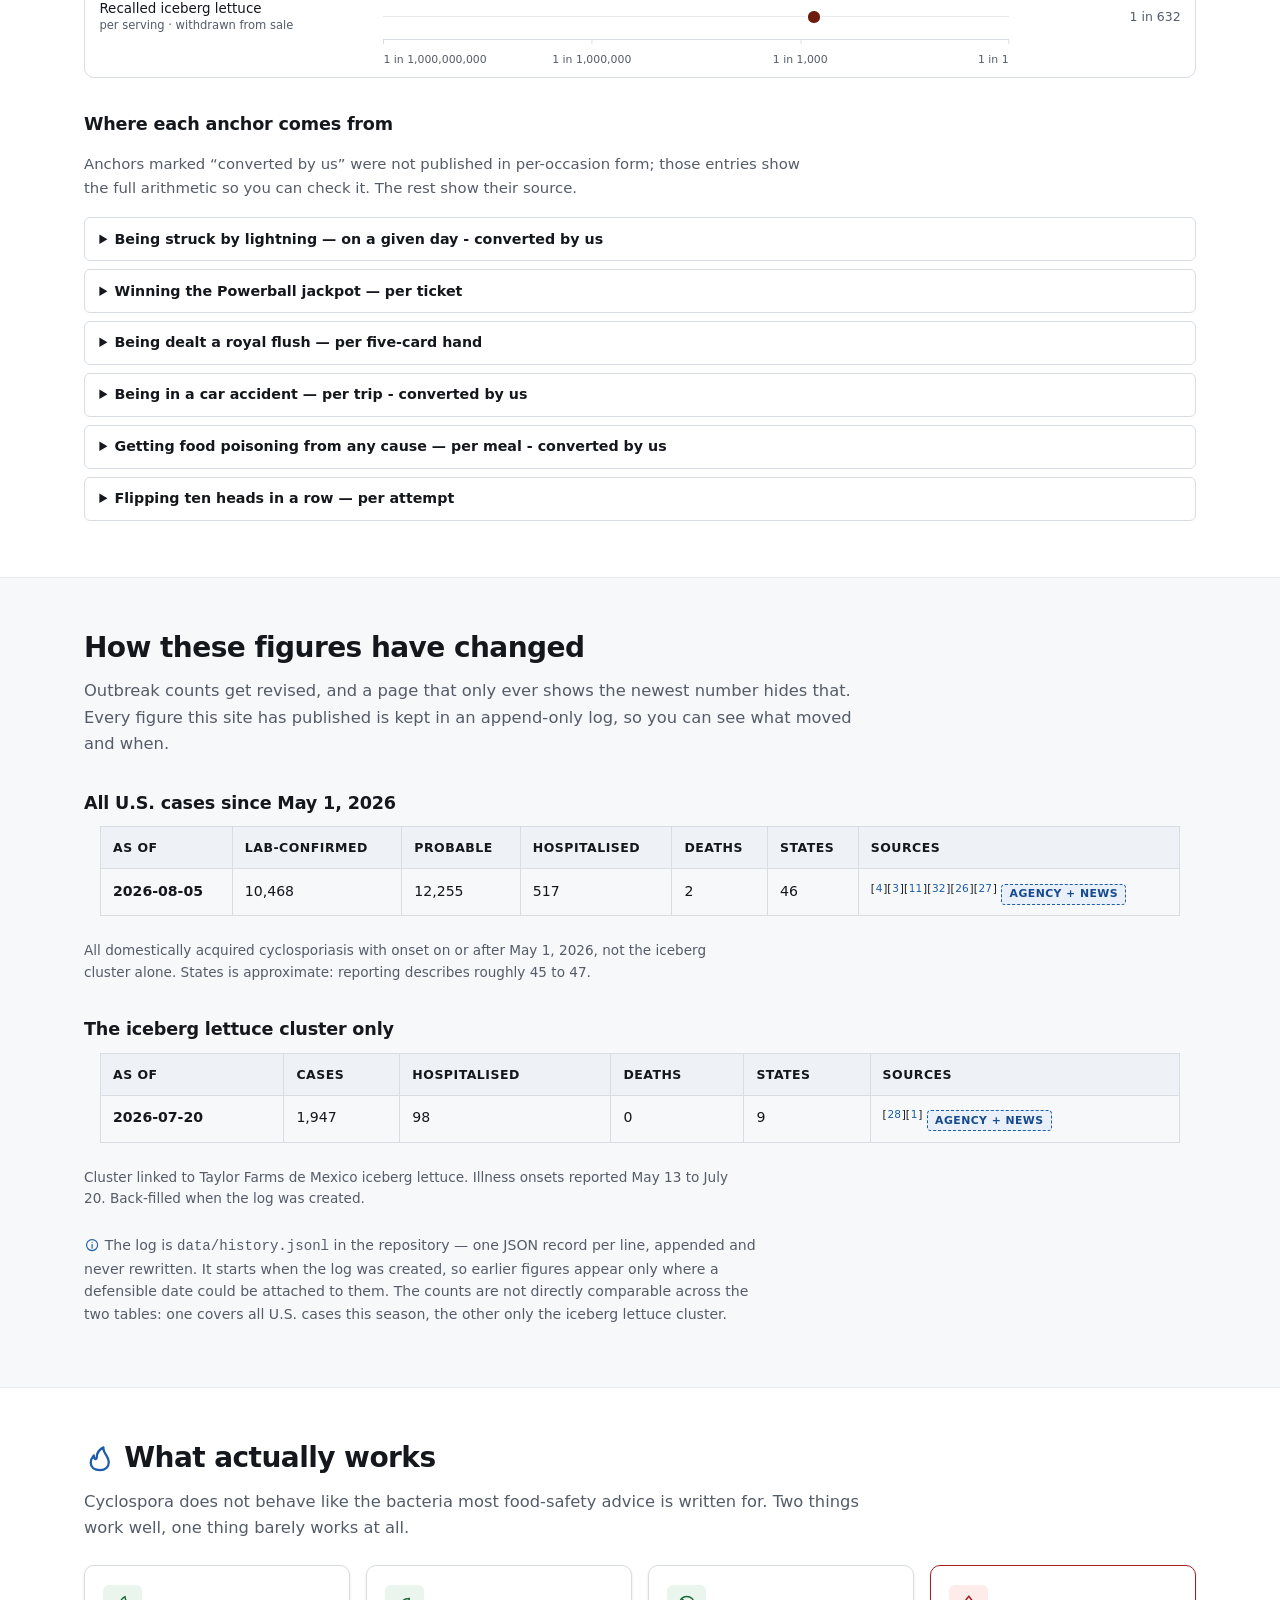
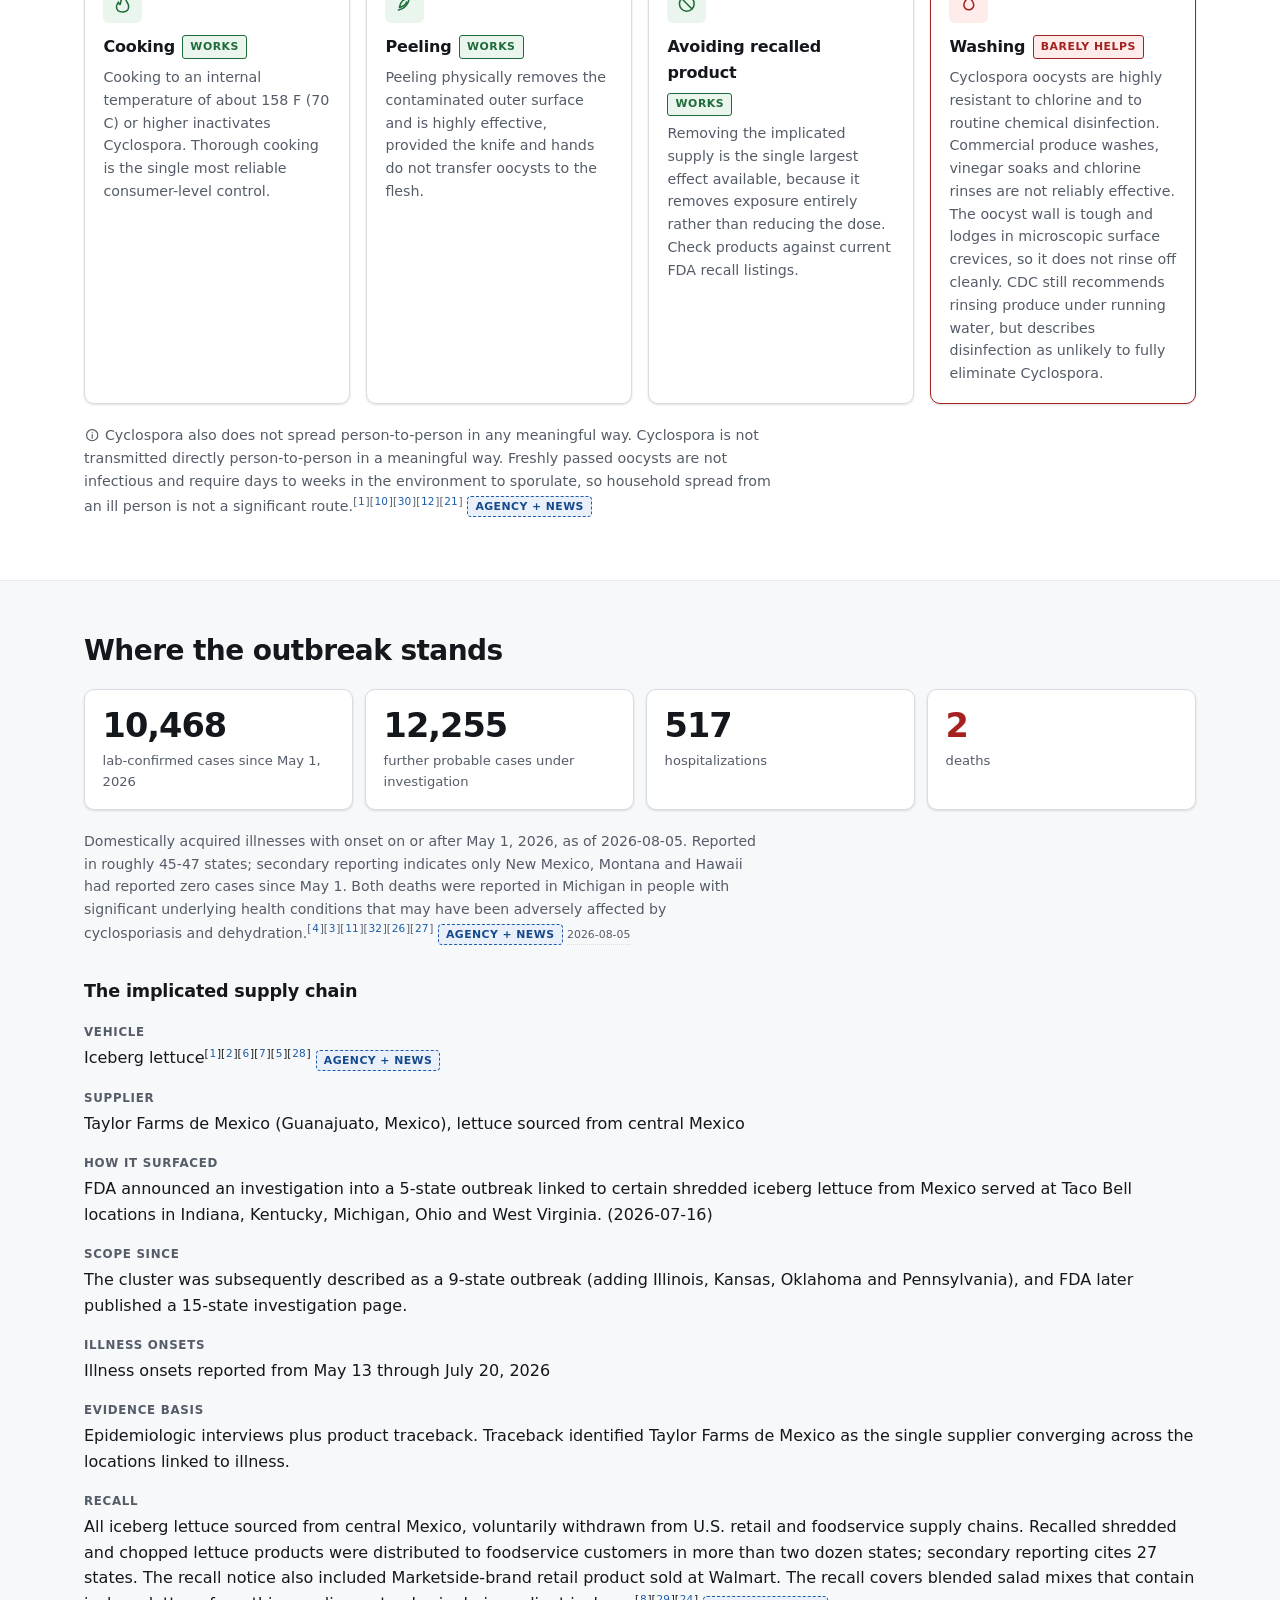
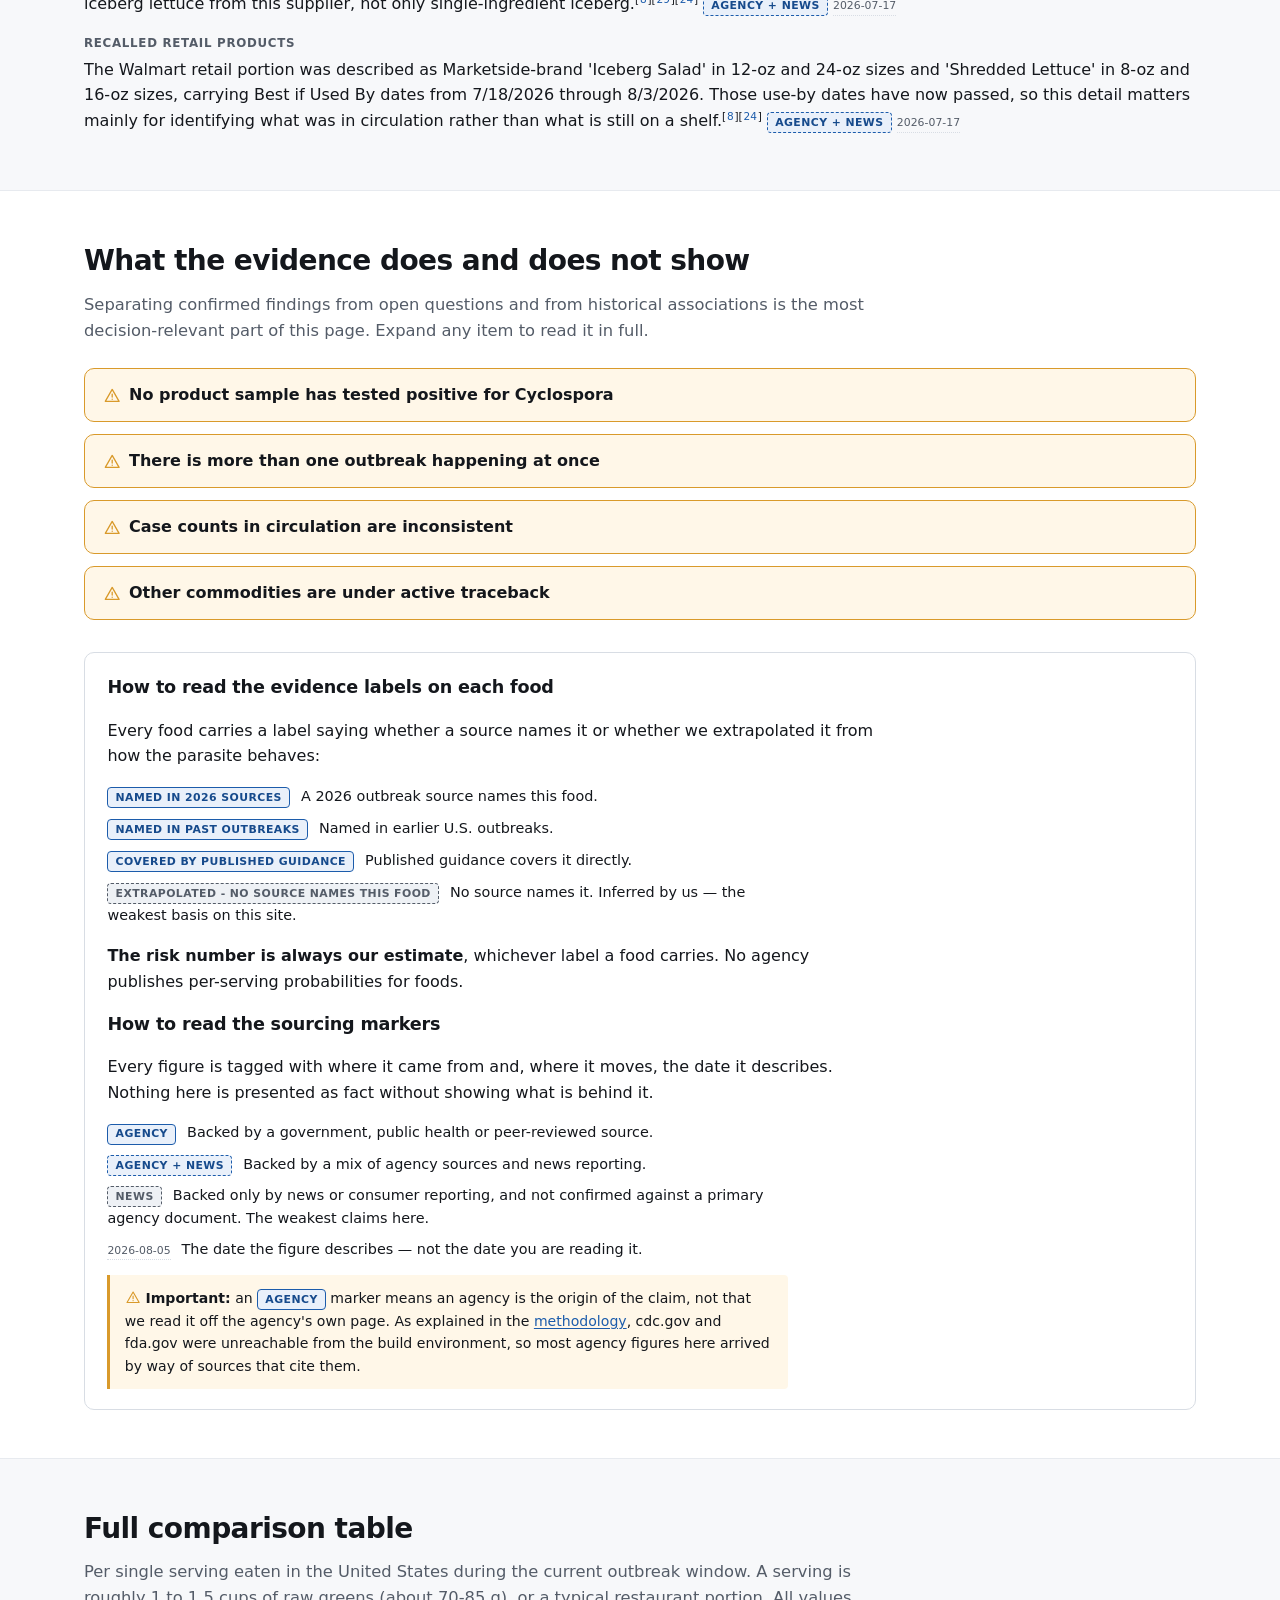
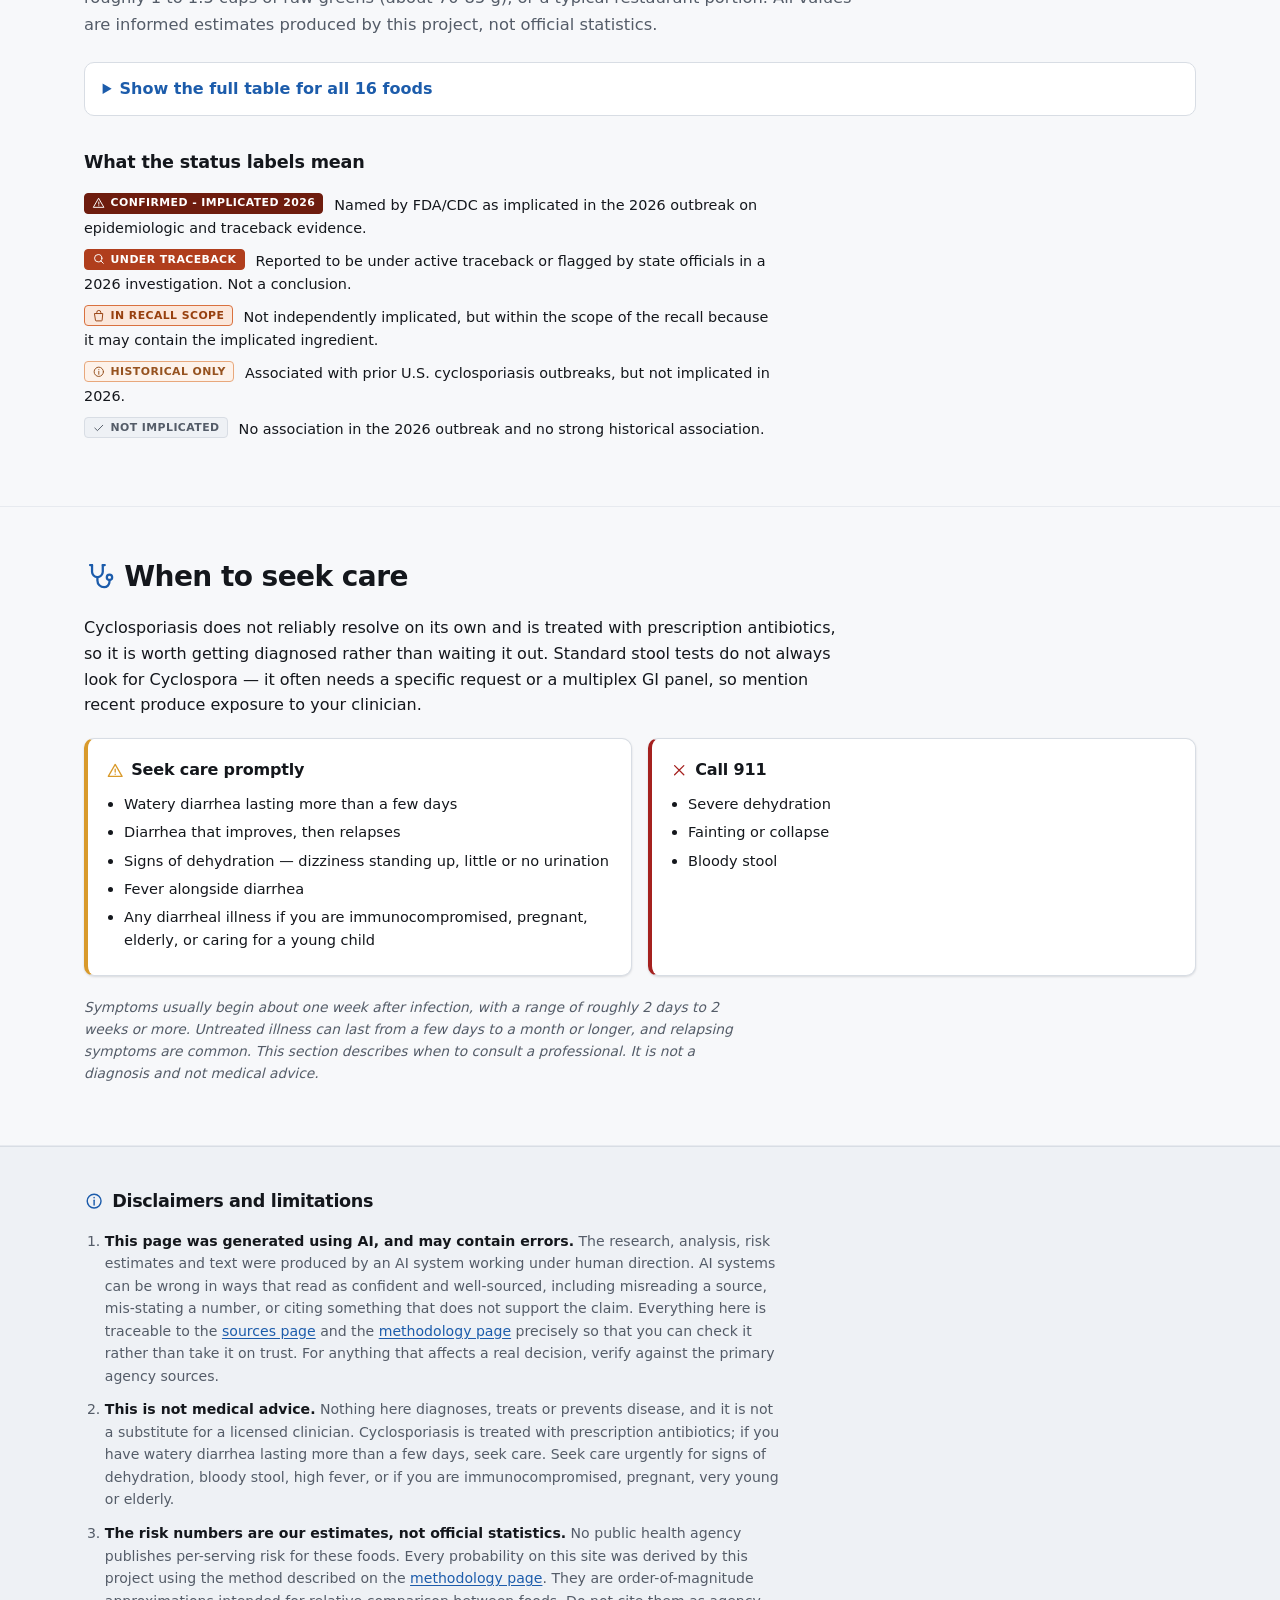
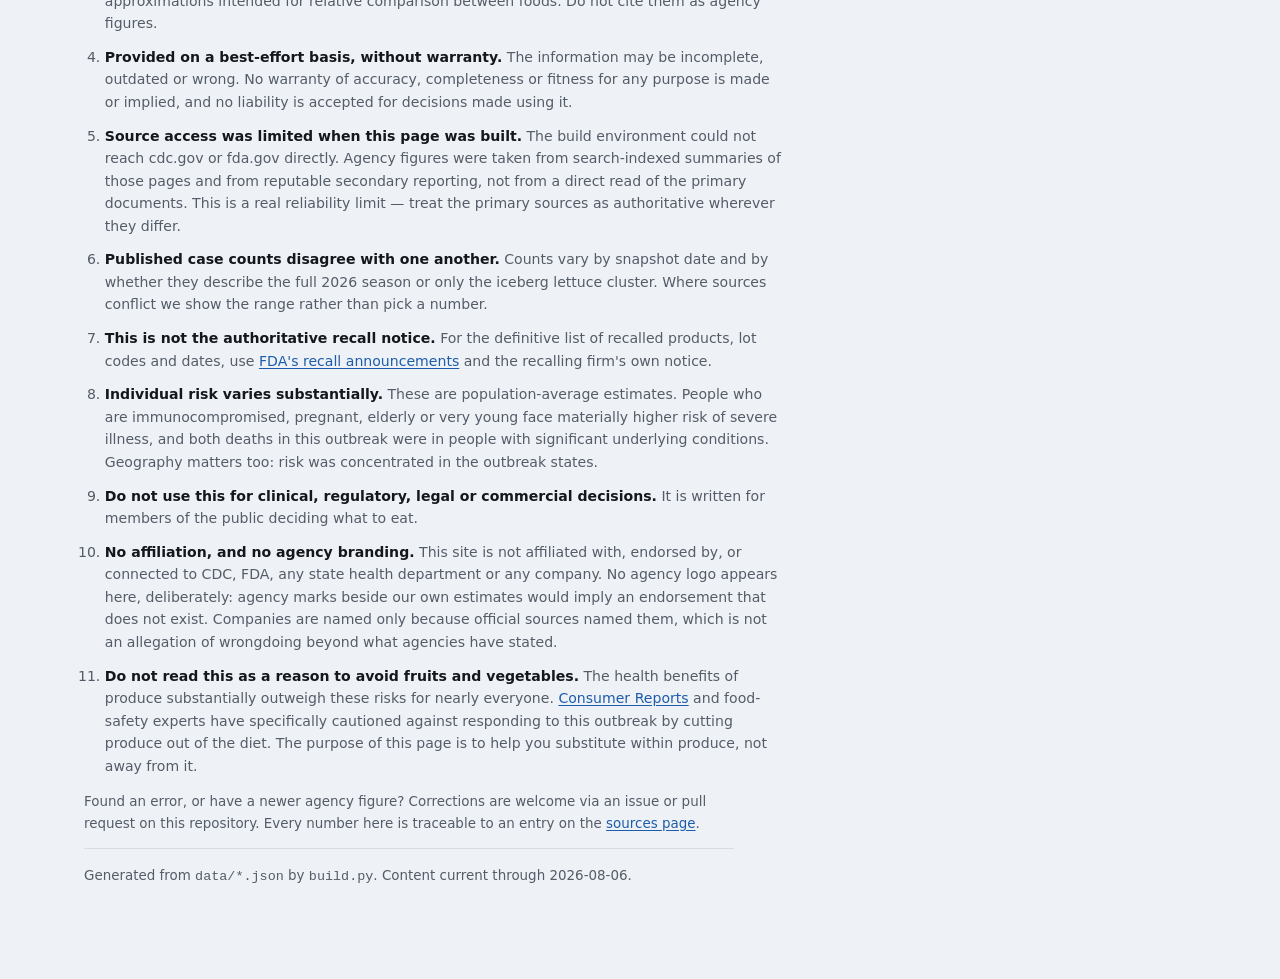
==== commit 944b6a68: "Verify attributed figures against live sources, and log figures over time Two additions.  Source ver" ====
--- a/site/index.html
+++ b/site/index.html
@@ -35,7 +35,7 @@
         <a href="sources.html">Sources</a>
     </nav>
   </div>
-  <nav class="jump" aria-label="Sections on this page"><div class="wrap jump-inner"><span class="jump-label">On this page</span><a href="#check">Check a food</a><a href="#scale">Risk scale</a><a href="#sense">What the odds mean</a><a href="#works">What works</a><a href="#status">Outbreak</a><a href="#evidence">Evidence</a><a href="#care">Seek care</a></div></nav>
+  <nav class="jump" aria-label="Sections on this page"><div class="wrap jump-inner"><span class="jump-label">On this page</span><a href="#check">Check a food</a><a href="#scale">Risk scale</a><a href="#sense">What the odds mean</a><a href="#history">How figures changed</a><a href="#works">What works</a><a href="#status">Outbreak</a><a href="#evidence">Evidence</a><a href="#care">Seek care</a></div></nav>
 </header>
 
 <div class="ai-note" role="note">
@@ -1038,6 +1038,42 @@
   </div>
 </section>
 
+
+<section id="history" class="band-section alt" aria-labelledby="history-h">
+  <div class="wrap">
+    <h2 id="history-h">How these figures have changed</h2>
+    <p class="section-intro">Outbreak counts get revised, and a page that only ever
+       shows the newest number hides that. Every figure this site has published is kept
+       in an append-only log, so you can see what moved and when.</p>
+    <h3>All U.S. cases since May 1, 2026</h3>
+    <div class="table-scroll">
+    <table class="risk-table hist-table">
+      <thead><tr><th scope="col">As of</th><th scope="col">Lab-confirmed</th><th scope="col">Probable</th><th scope="col">Hospitalised</th><th scope="col">Deaths</th><th scope="col">States</th><th scope="col">Sources</th></tr></thead>
+      <tbody>
+        <tr><th scope="row"><time datetime="2026-08-05">2026-08-05</time></th><td>10,468</td><td>12,255</td><td>517</td><td>2</td><td>46</td><td class="hist-src"><sup class="cite">[<a href="sources.html#cdc-surveillance" title="Surveillance of Cyclosporiasis (CDC)">4</a>][<a href="sources.html#cdc-han" title="HAN 531: Domestically Acquired Cyclosporiasis Cases in Multiple U.S. States, 2026 (CDC Health Alert Network)">3</a>][<a href="sources.html#wadoh" title="2026 Cyclosporiasis Outbreak (Washington State Department of Health)">11</a>][<a href="sources.html#today-map" title="Cyclospora Outbreak 2026: Map, Foods to Avoid, States Most Impacted (TODAY)">32</a>][<a href="sources.html#cnn-deaths" title="First deaths reported in cyclosporiasis outbreak (CNN)">26</a>][<a href="sources.html#axios-deaths" title="Cyclospora outbreak causes first two deaths (Axios)">27</a>]</sup> <a class="prov prov-agency-news" href="methodology.html#prov-agency-news" title="This claim rests on a mix of agency sources and news reporting. Click for the full definition."><span class="vh">Sourcing: </span>agency + news</a></td></tr>
+      </tbody>
+    </table>
+    </div>
+    <p class="hist-note">All domestically acquired cyclosporiasis with onset on or after May 1, 2026, not the iceberg cluster alone. States is approximate: reporting describes roughly 45 to 47.</p>
+    <h3>The iceberg lettuce cluster only</h3>
+    <div class="table-scroll">
+    <table class="risk-table hist-table">
+      <thead><tr><th scope="col">As of</th><th scope="col">Cases</th><th scope="col">Hospitalised</th><th scope="col">Deaths</th><th scope="col">States</th><th scope="col">Sources</th></tr></thead>
+      <tbody>
+        <tr><th scope="row"><time datetime="2026-07-20">2026-07-20</time></th><td>1,947</td><td>98</td><td>0</td><td>9</td><td class="hist-src"><sup class="cite">[<a href="sources.html#nbc-source" title="Taylor Farms recalls iceberg lettuce amid cyclosporiasis outbreak (FDA names source) (NBC News)">28</a>][<a href="sources.html#cdc-outbreak" title="Cyclospora Outbreak Linked to Iceberg Lettuce (CDC)">1</a>]</sup> <a class="prov prov-agency-news" href="methodology.html#prov-agency-news" title="This claim rests on a mix of agency sources and news reporting. Click for the full definition."><span class="vh">Sourcing: </span>agency + news</a></td></tr>
+      </tbody>
+    </table>
+    </div>
+    <p class="hist-note">Cluster linked to Taylor Farms de Mexico iceberg lettuce. Illness onsets reported May 13 to July 20. Back-filled when the log was created.</p>
+    <p class="hist-foot"><svg class="icon" aria-hidden="true" focusable="false"><use href="#i-info"></use></svg> The log is
+       <code>data/history.jsonl</code> in the repository &mdash; one JSON record per line,
+       appended and never rewritten. It starts when the log was created, so earlier
+       figures appear only where a defensible date could be attached to them. The counts
+       are not directly comparable across the two tables: one covers all U.S. cases this
+       season, the other only the iceberg lettuce cluster.</p>
+  </div>
+</section>
+
 <section id="works" class="band-section" aria-labelledby="works-h">
   <div class="wrap">
     <h2 id="works-h"><svg class="icon" aria-hidden="true" focusable="false"><use href="#i-flame"></use></svg> What actually works</h2>
--- a/site/assets/style.css
+++ b/site/assets/style.css
@@ -949,3 +949,19 @@
 }
 .ladder-work summary { cursor: pointer; font-size: .89rem; font-weight: 600; }
 .ladder-work p { margin: .6rem 0 0; font-size: .88rem; color: var(--fg-mute); }
+
+/* ---------- figure history ---------- */
+
+.hist-table { min-width: 34rem; font-size: .88rem; }
+.hist-table td { font-variant-numeric: tabular-nums; }
+.hist-table tbody th { width: auto; white-space: nowrap; }
+.hist-src { white-space: nowrap; }
+.nodata { color: var(--fg-mute); }
+.hist-note { font-size: .85rem; color: var(--fg-mute); margin-top: .5rem; }
+.hist-foot { font-size: .88rem; color: var(--fg-mute); margin-top: 1.5rem; }
+.hist-foot .icon { color: var(--accent); }
+@media (max-width: 860px) { .hist-table { min-width: 0; } }
+.hist-rev {
+  display: block; font-size: .66rem; font-weight: 700; text-transform: uppercase;
+  letter-spacing: .04em; color: var(--fg-mute);
+}
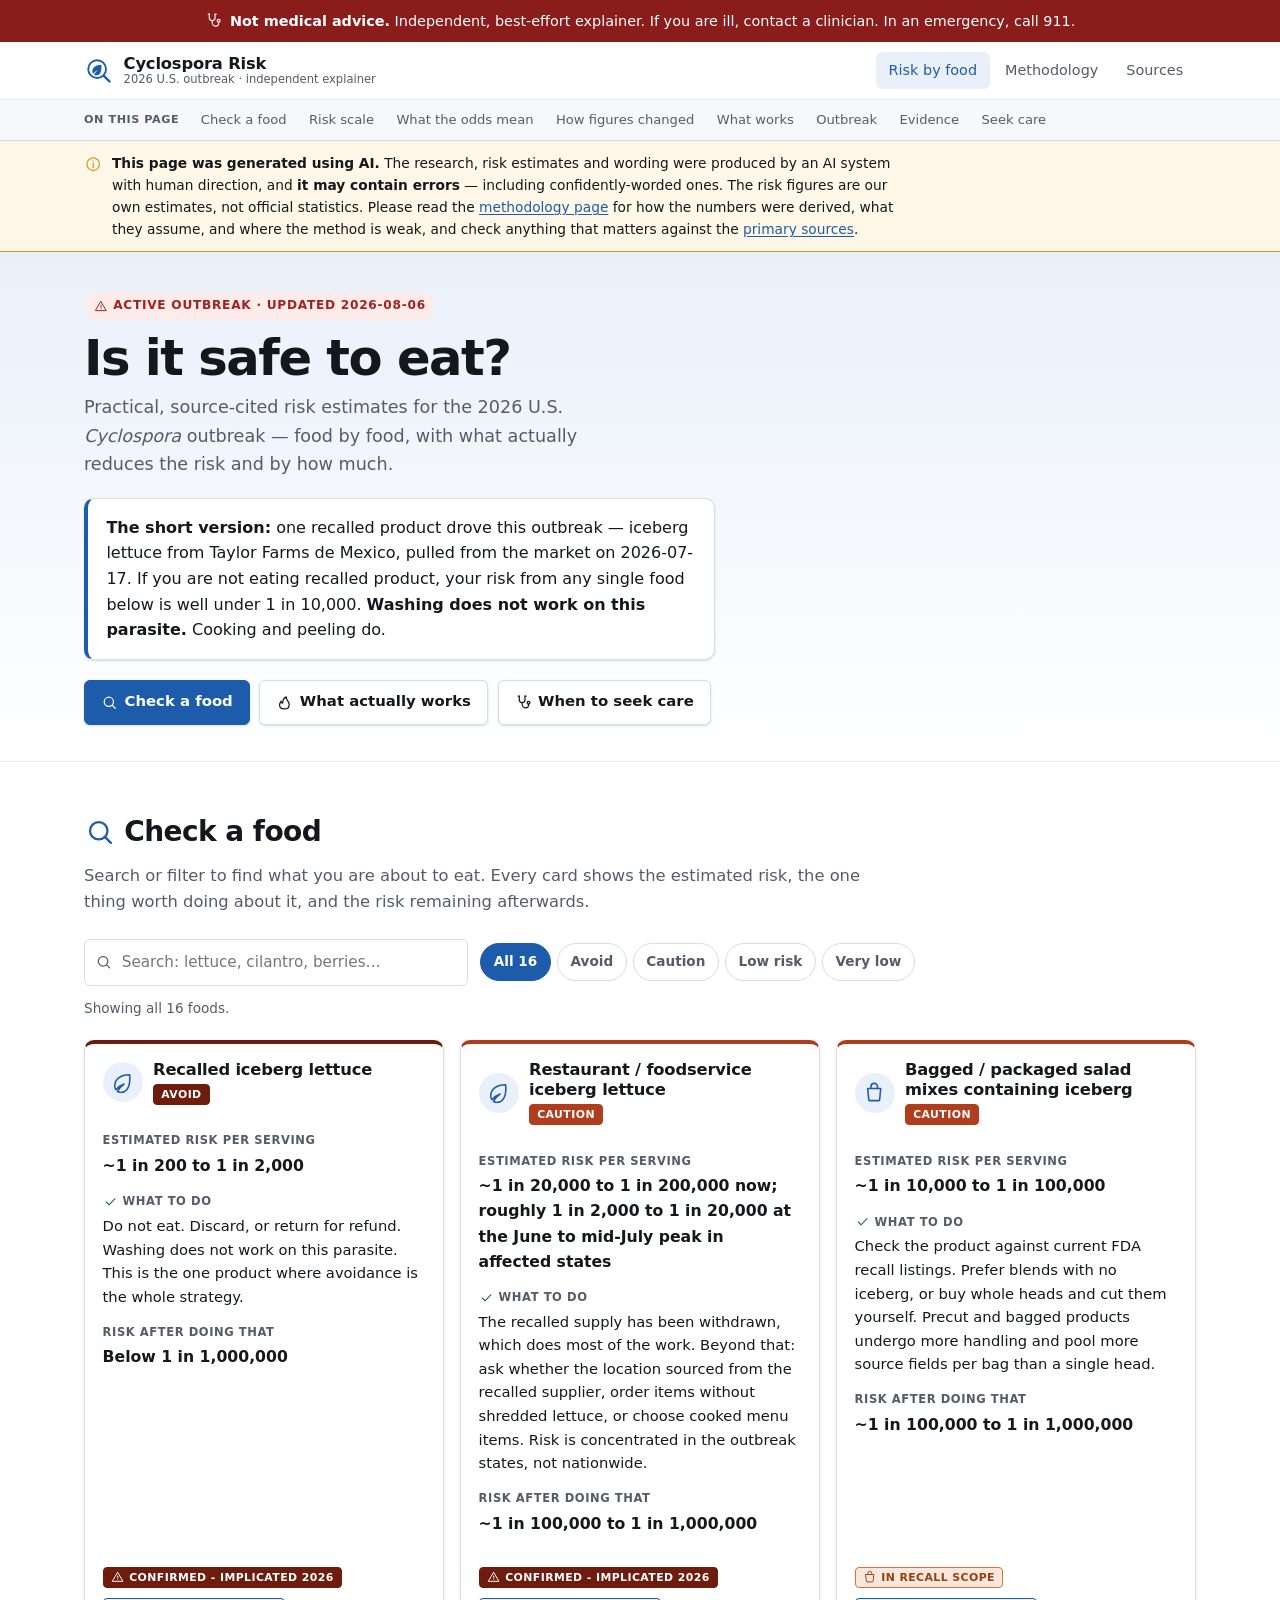
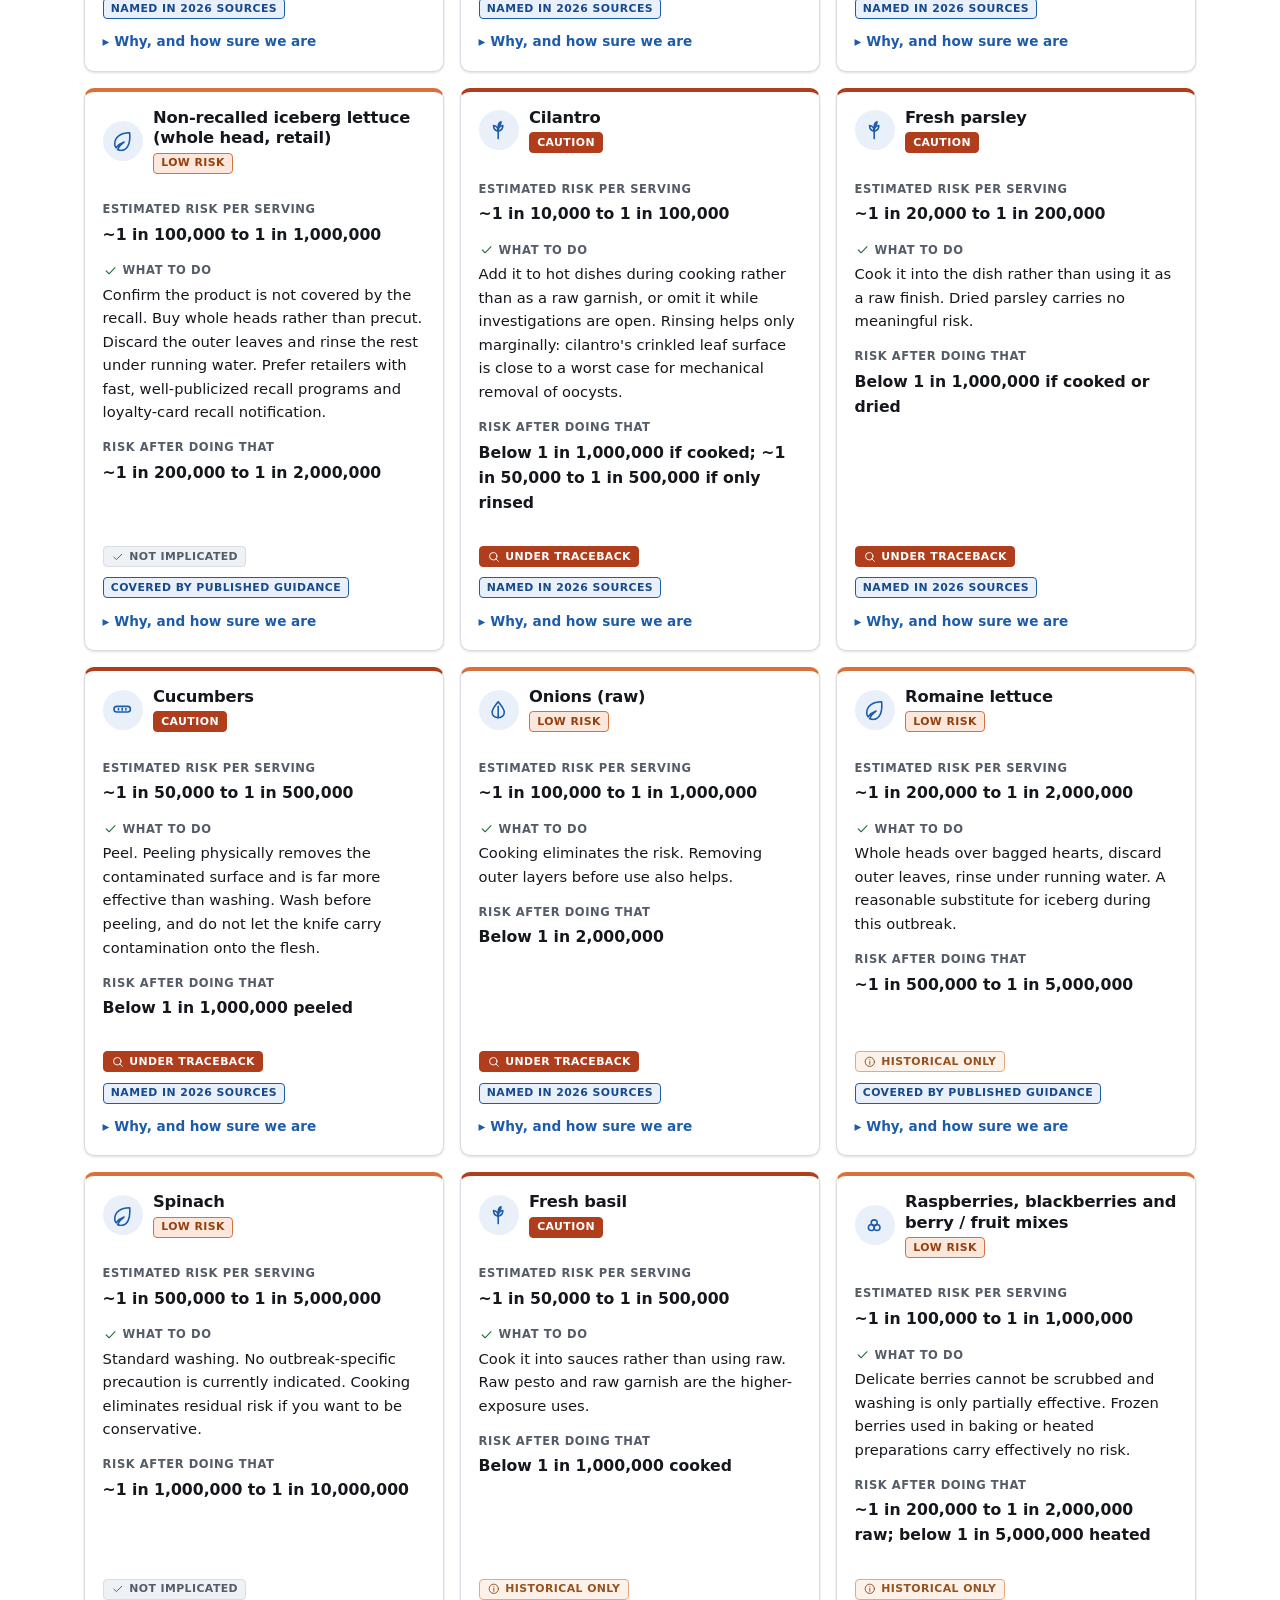
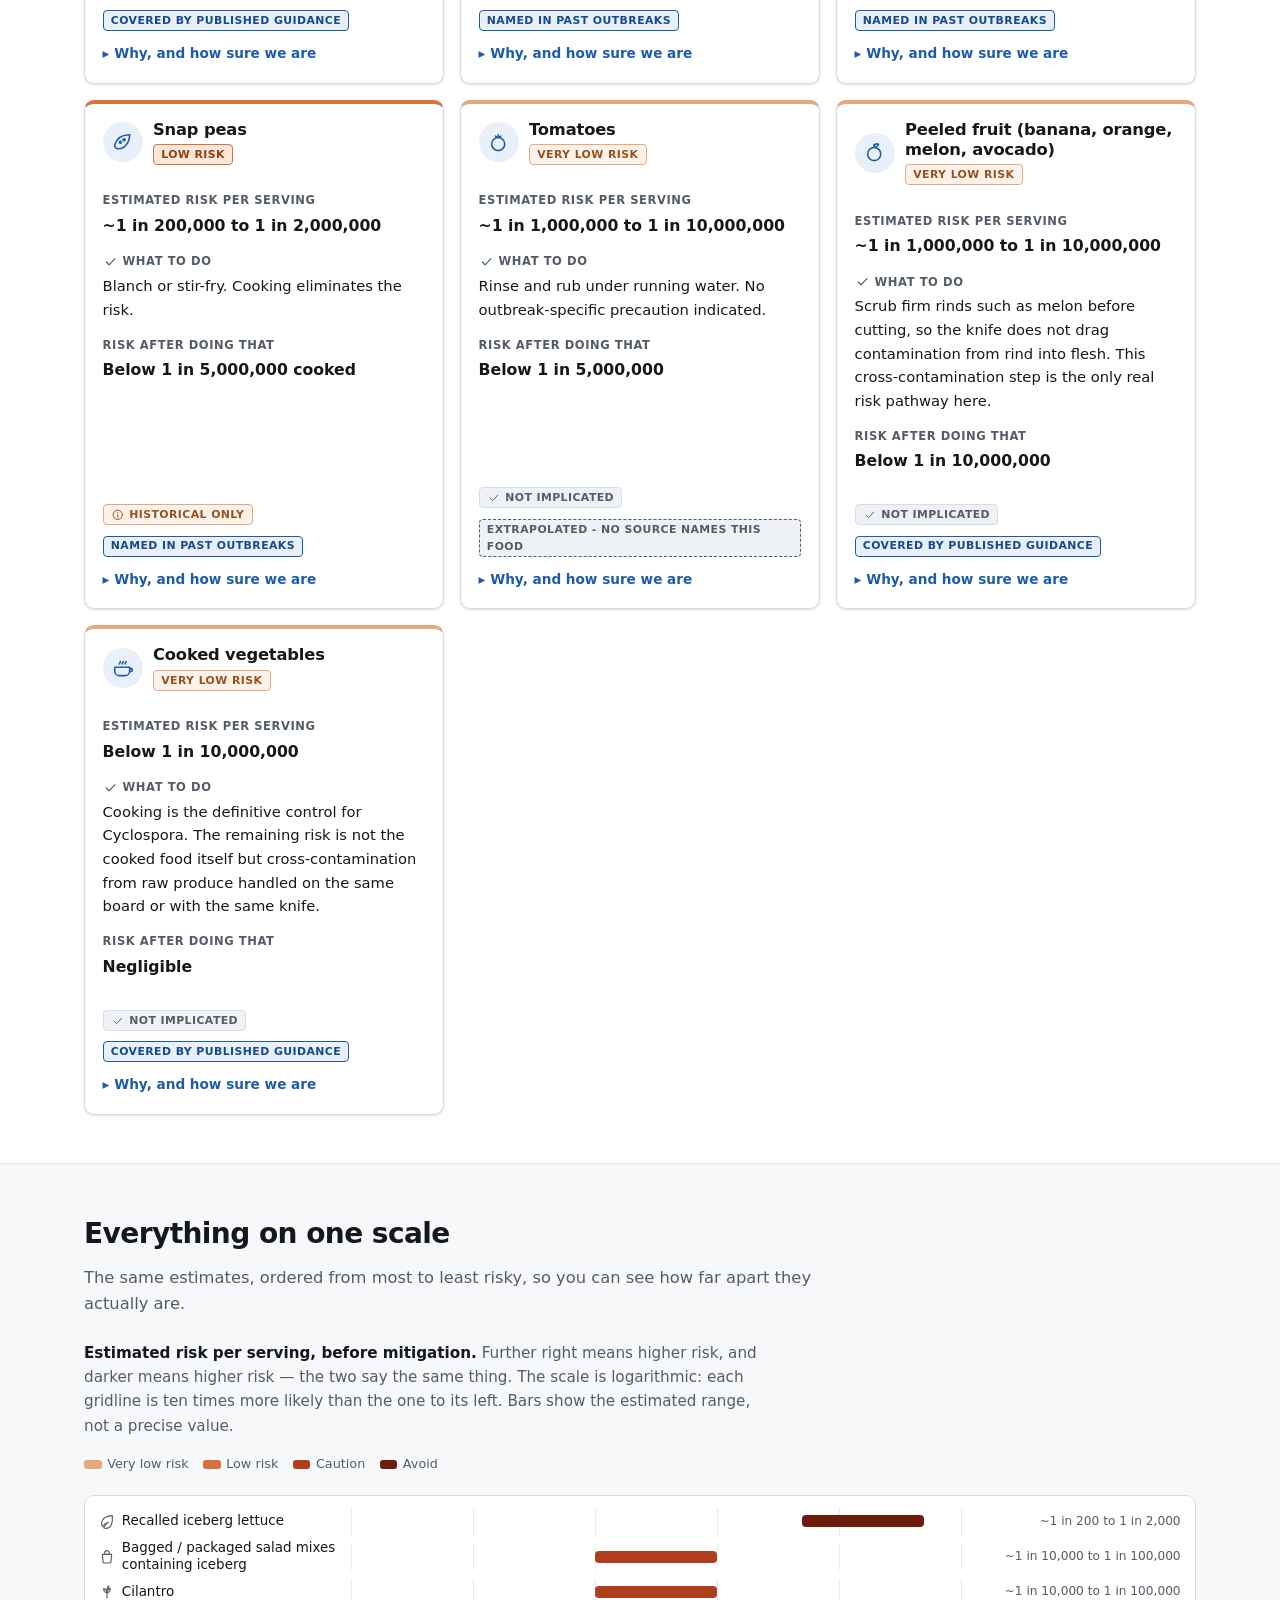
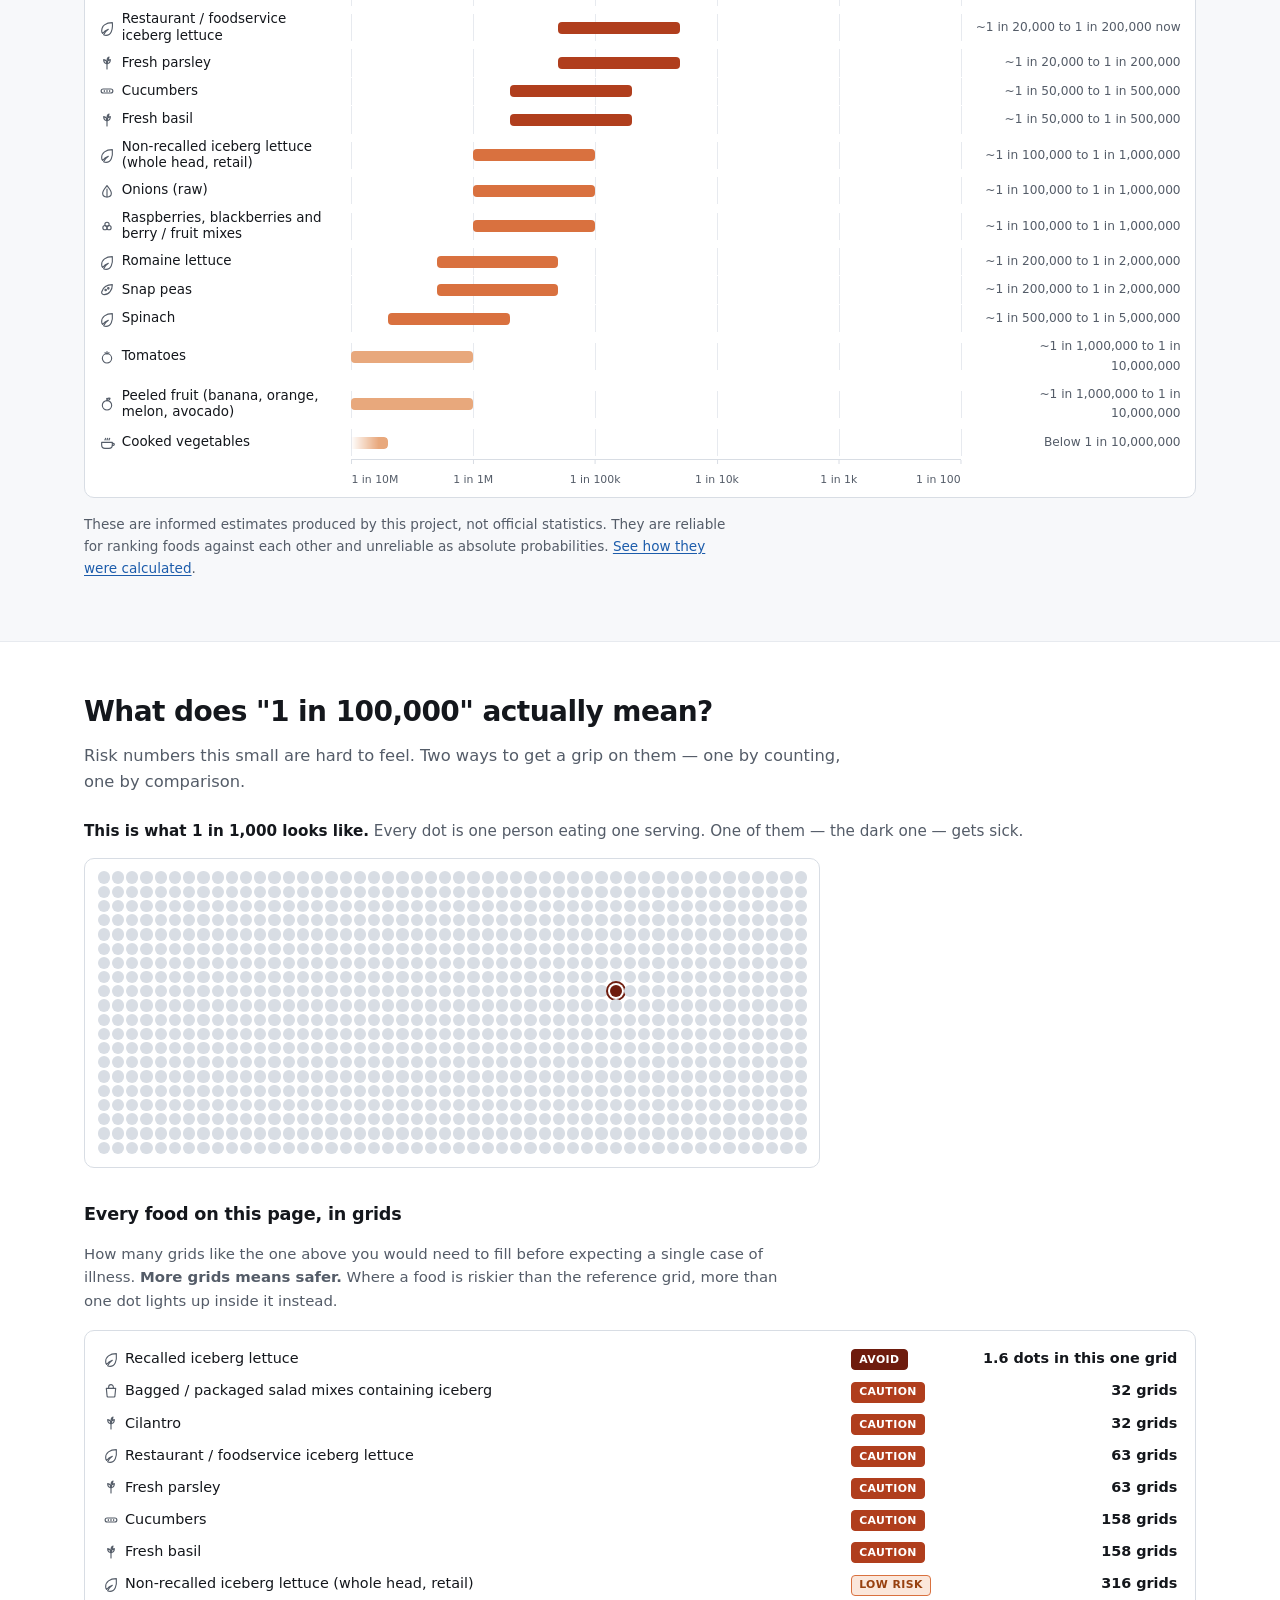
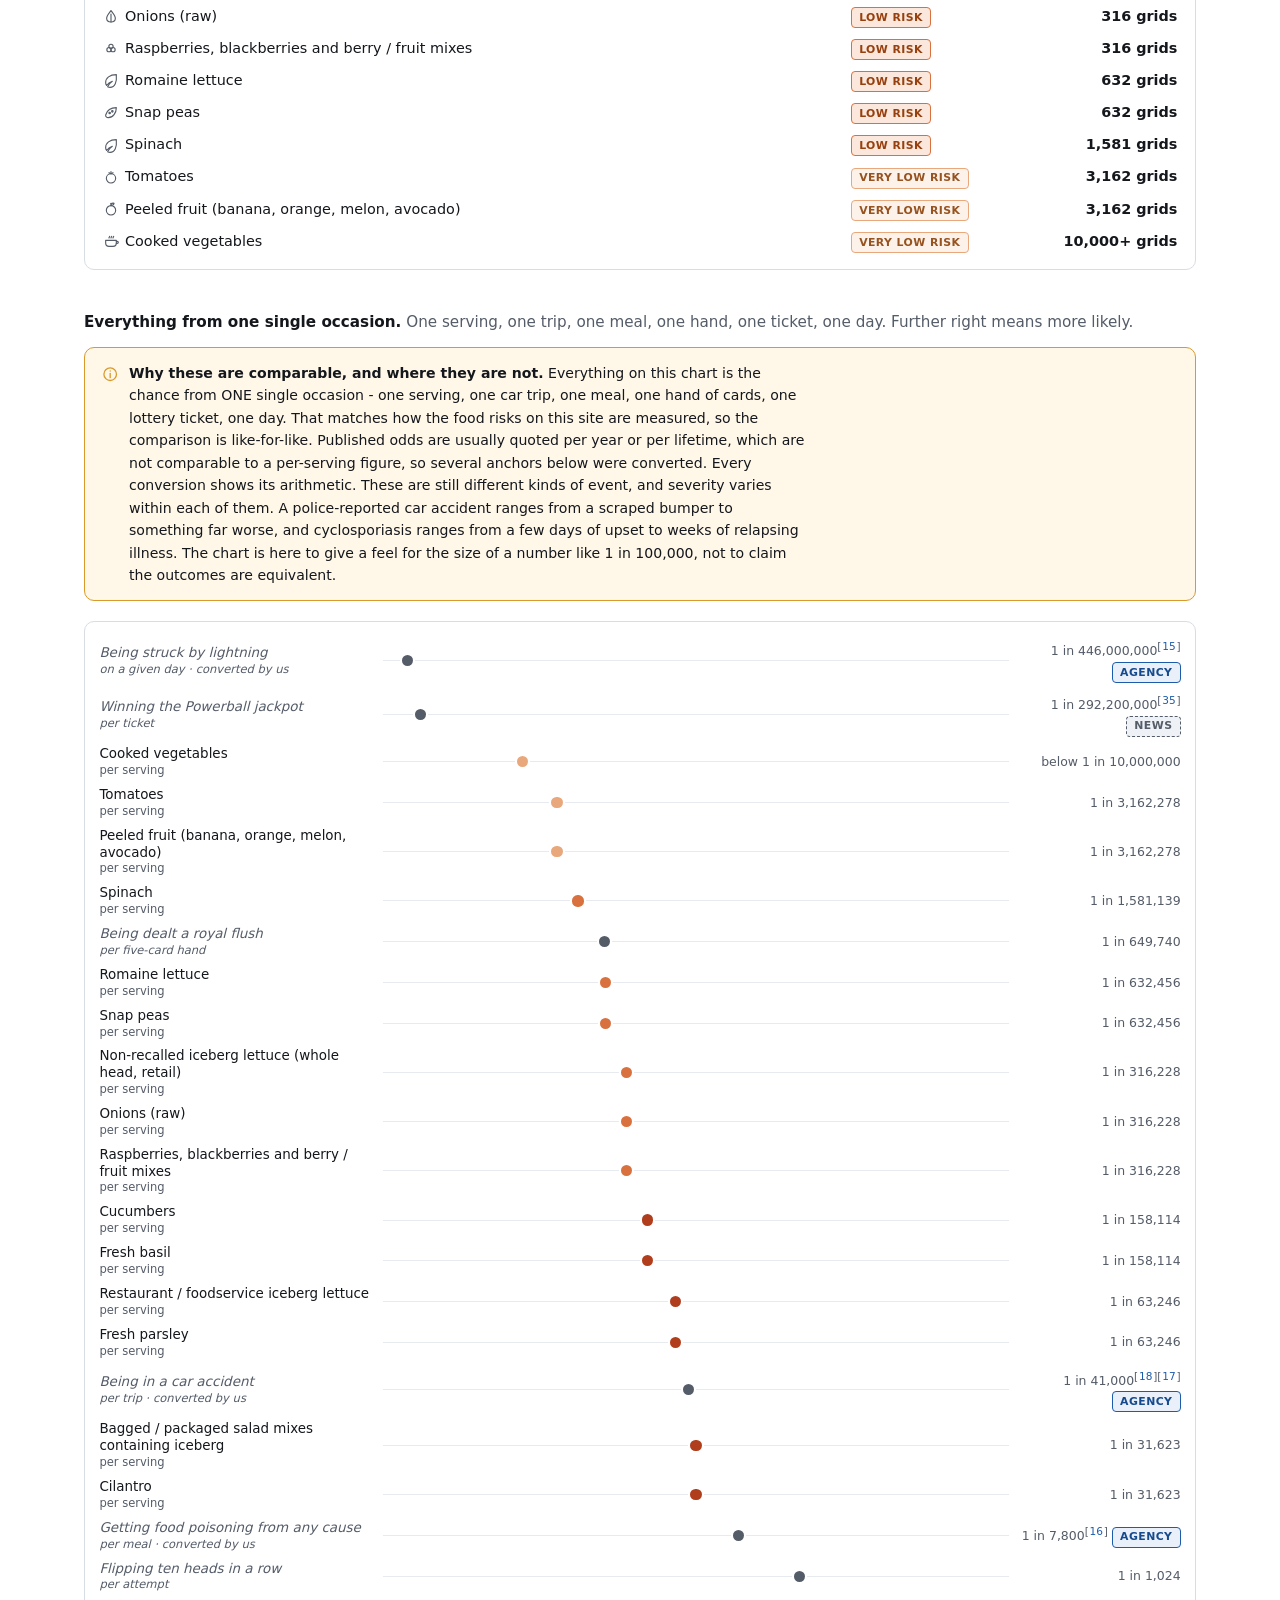
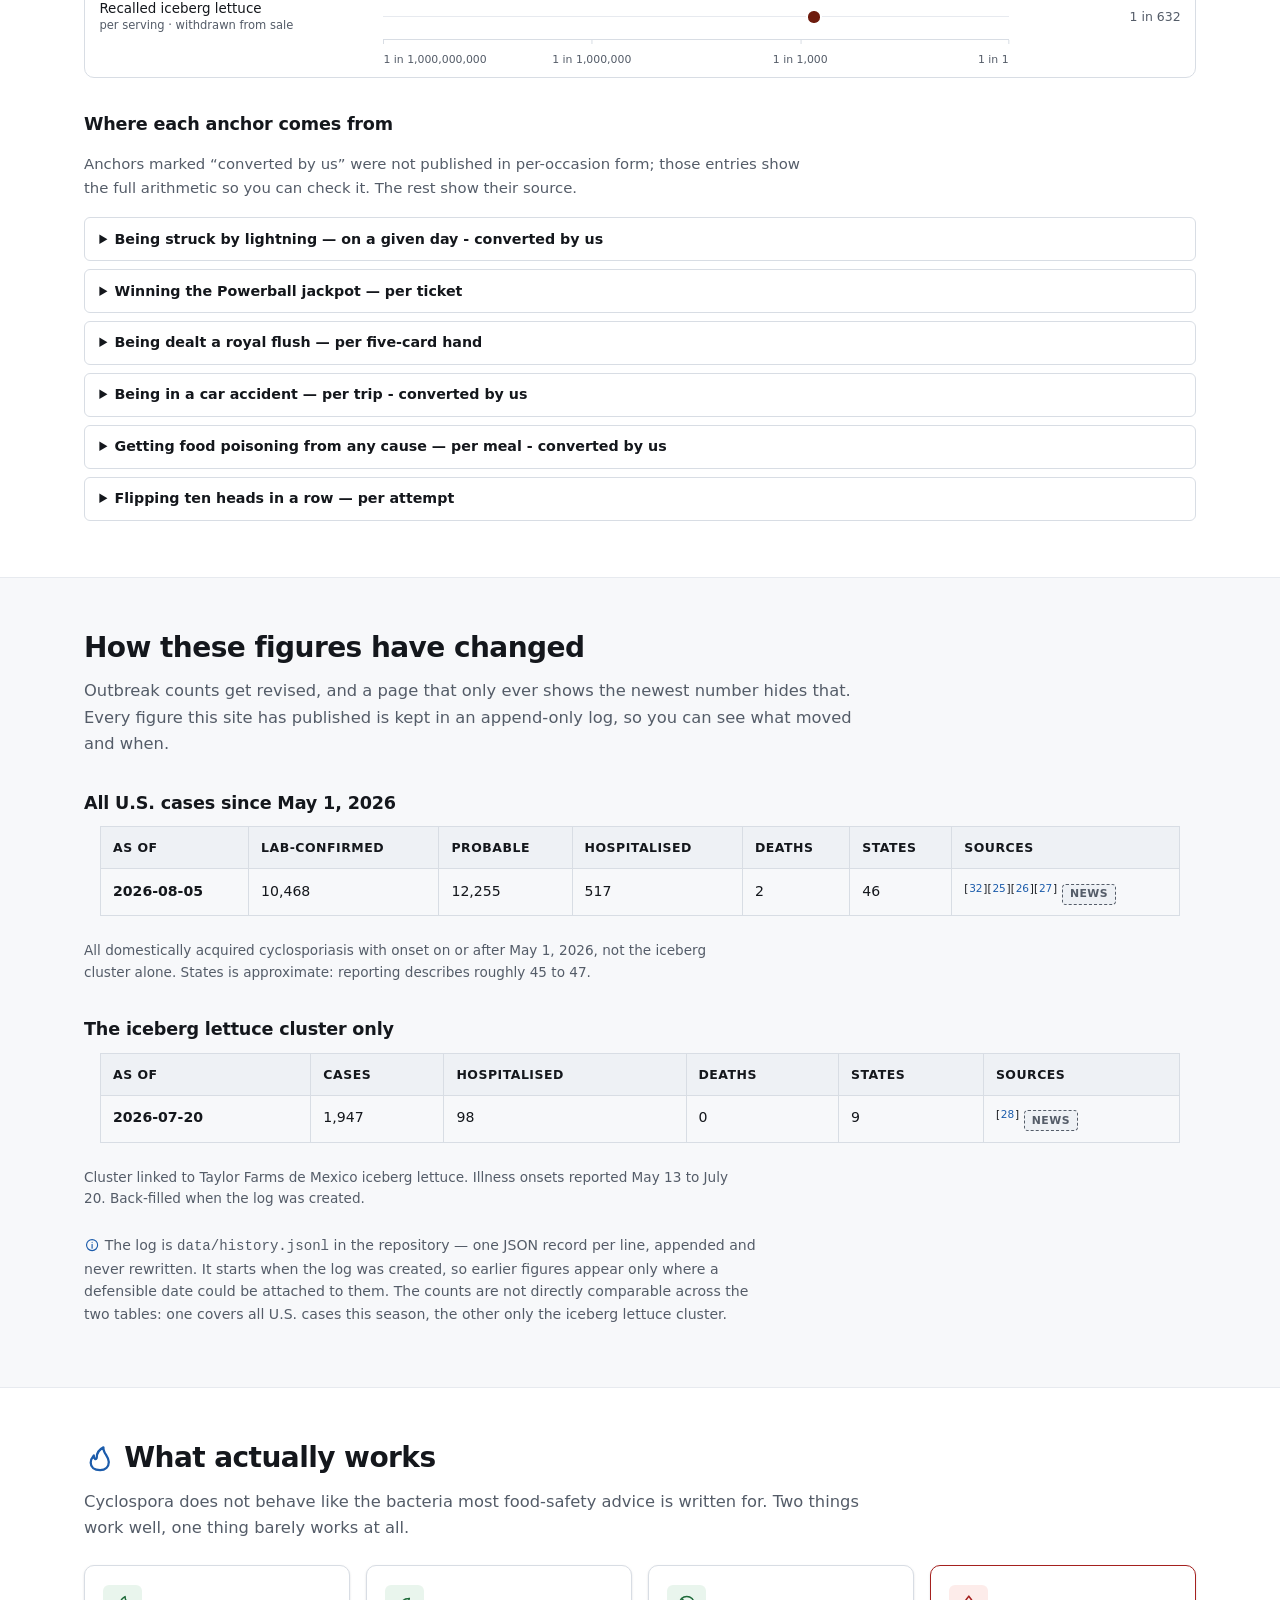
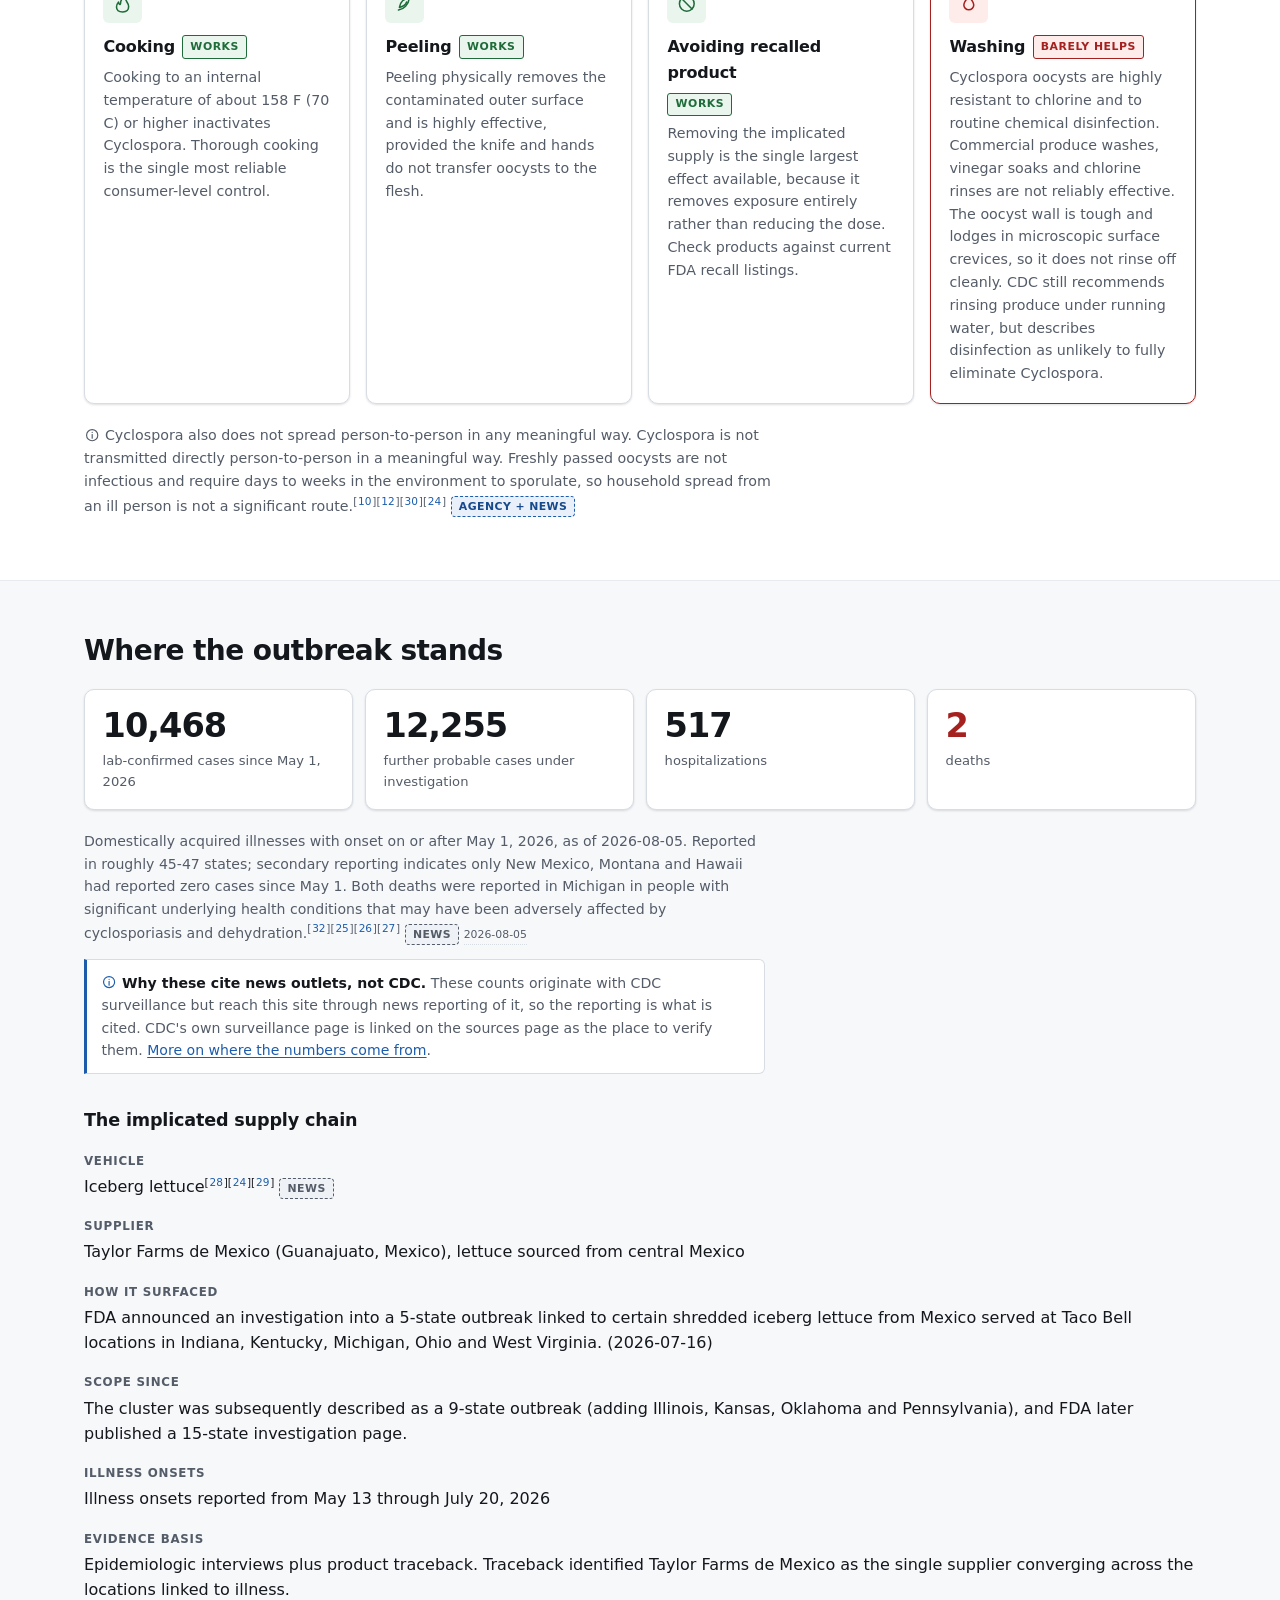
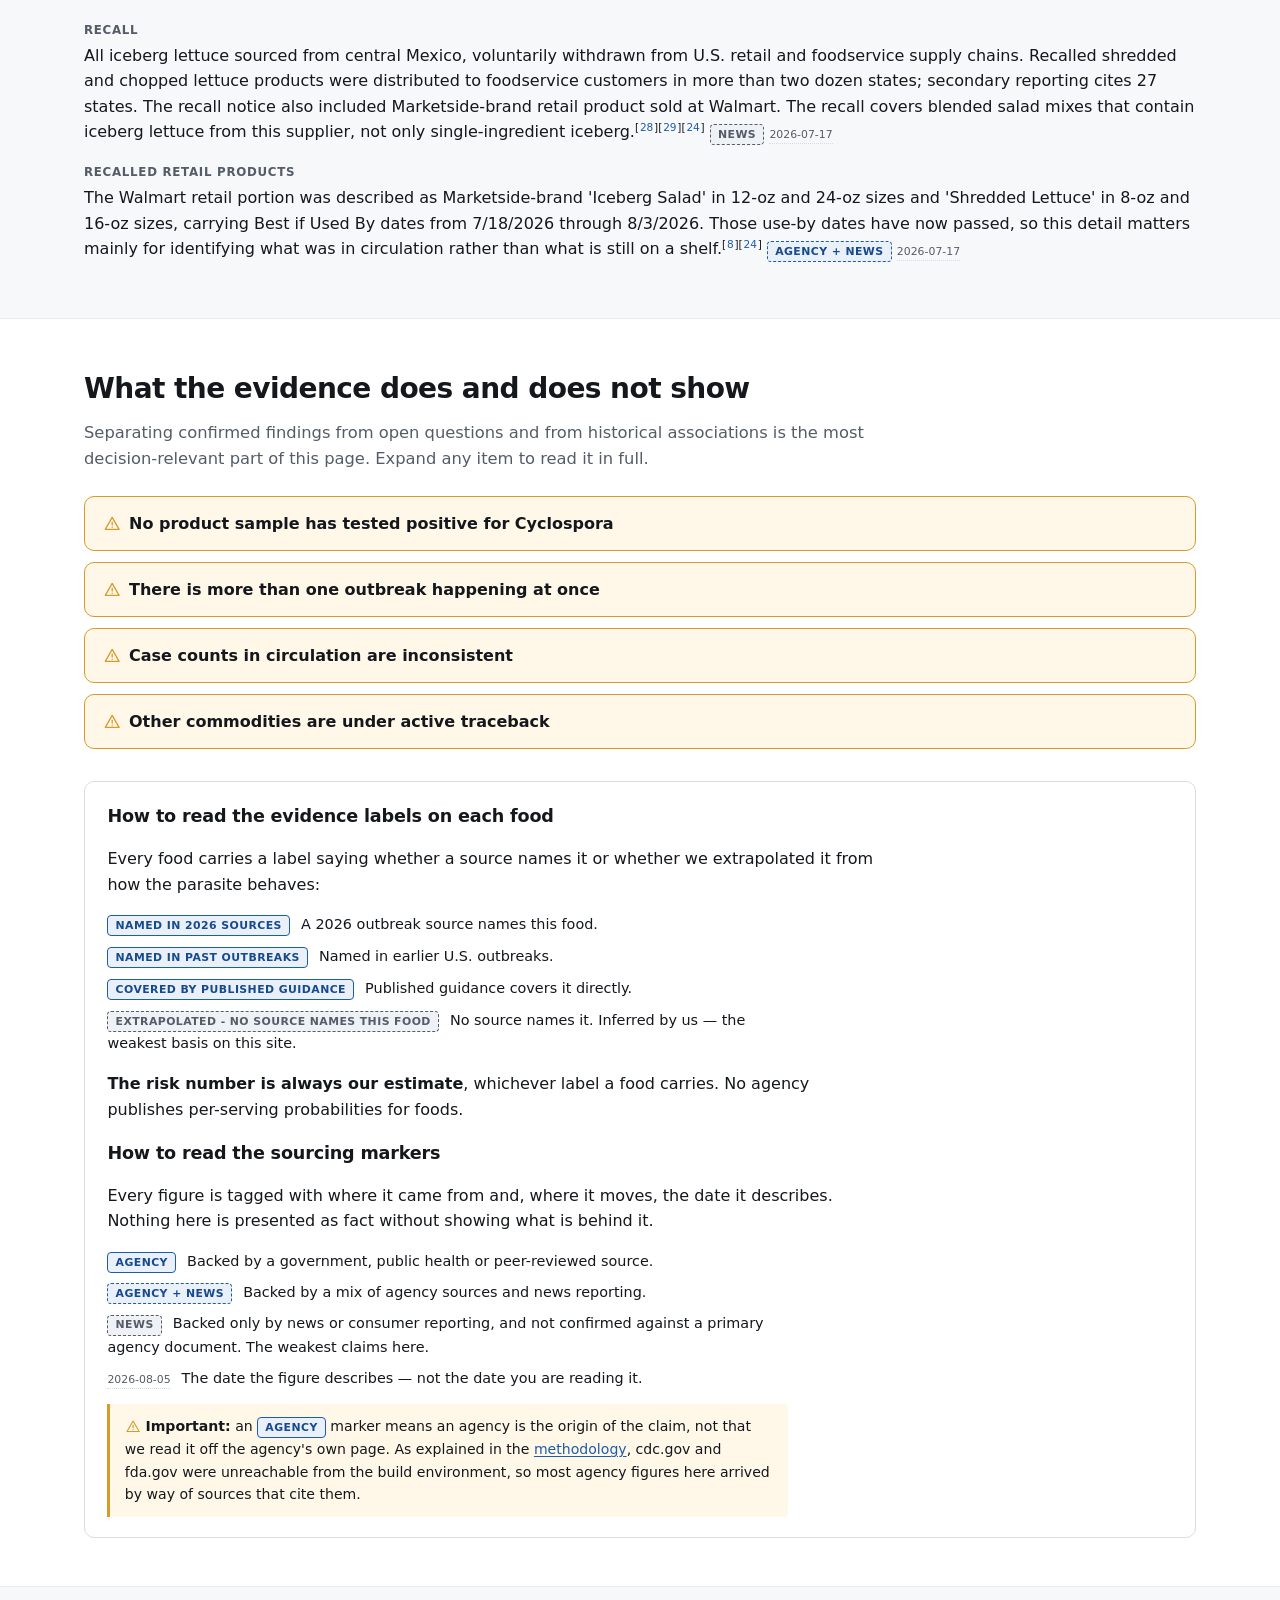
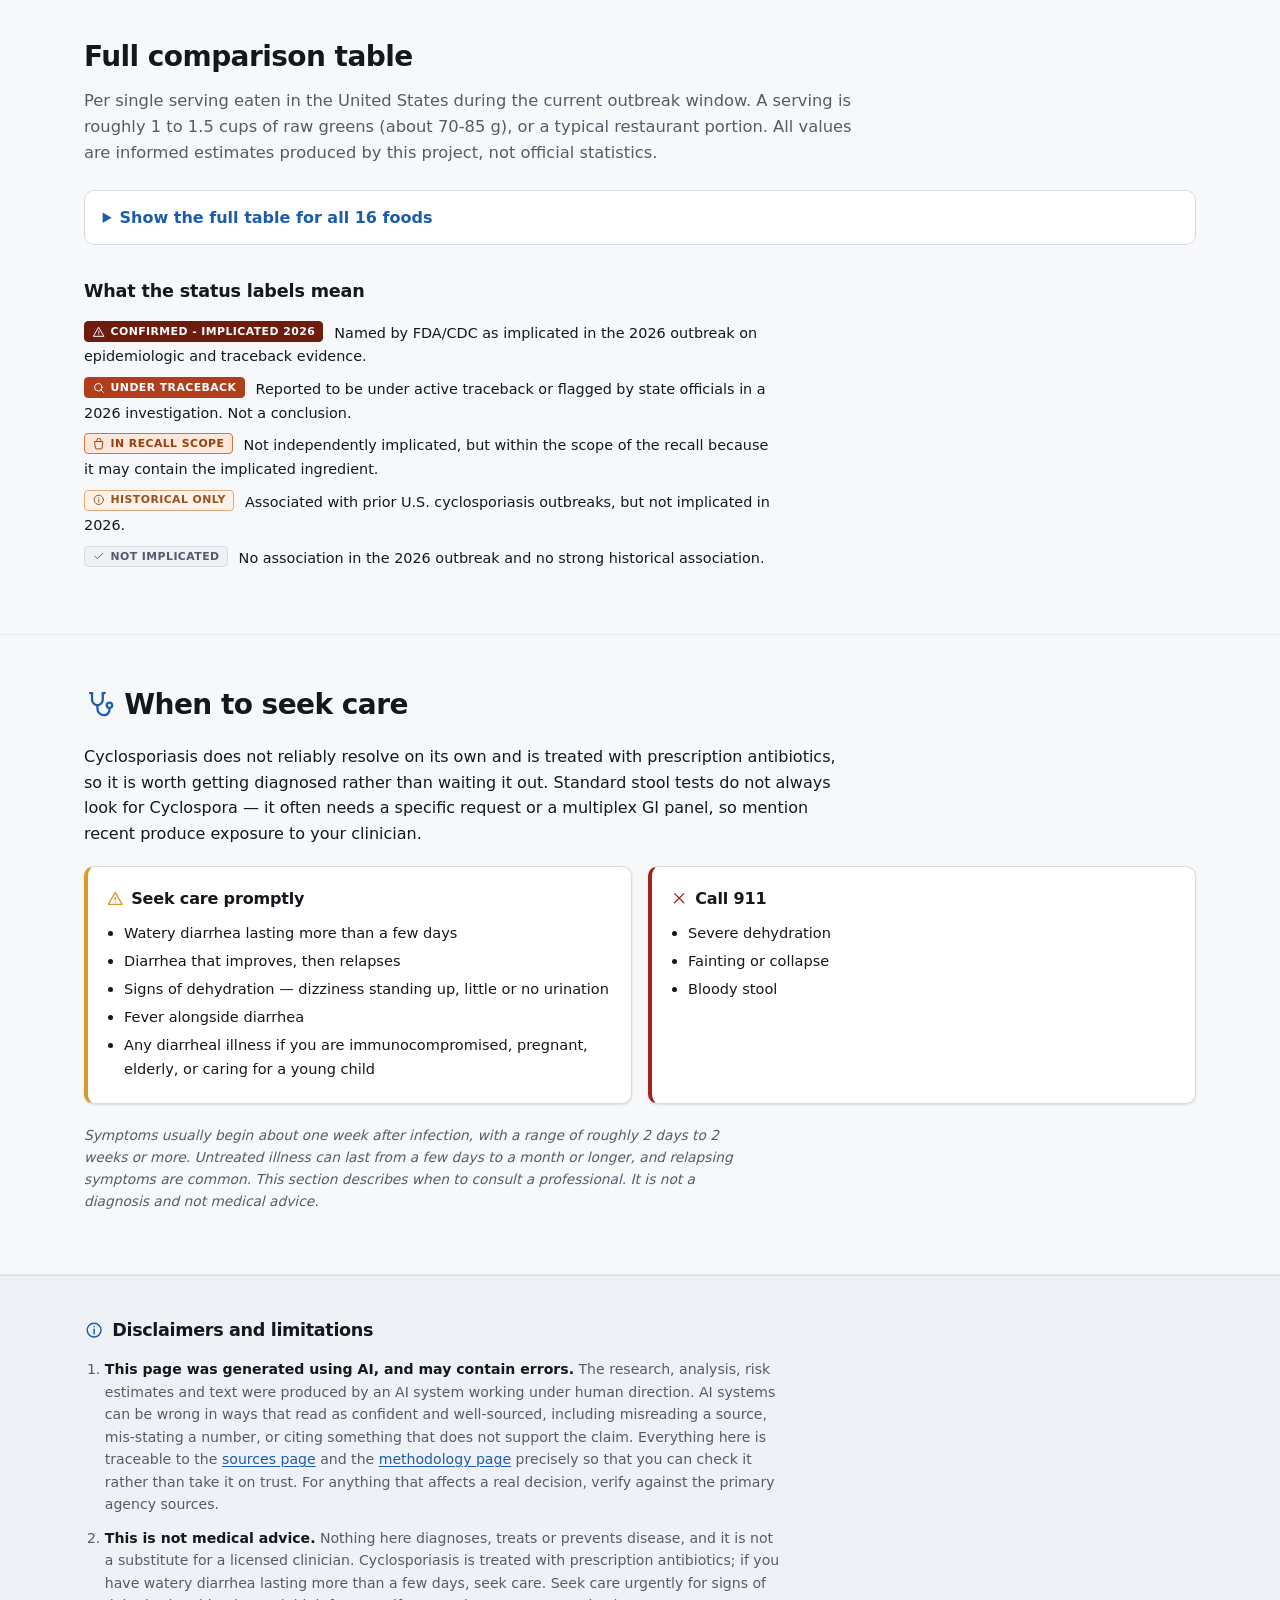
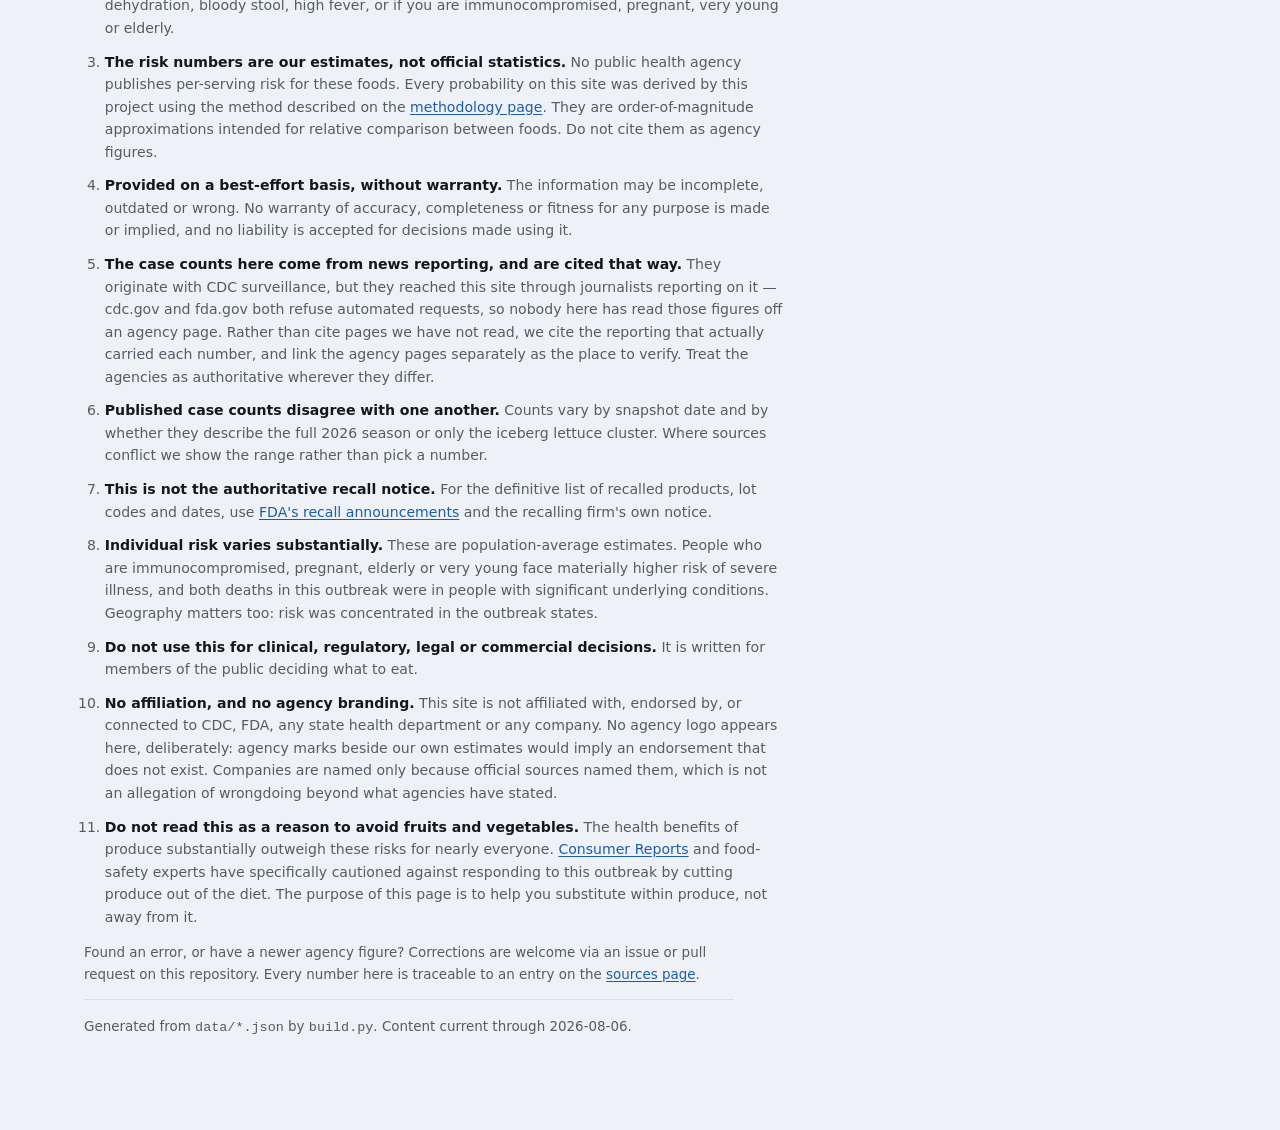
==== commit dff51c9d: "Cite the reporting that carried each number, not the agency behind it The case counts on this site o" ====
--- a/site/index.html
+++ b/site/index.html
@@ -1050,7 +1050,7 @@
     <table class="risk-table hist-table">
       <thead><tr><th scope="col">As of</th><th scope="col">Lab-confirmed</th><th scope="col">Probable</th><th scope="col">Hospitalised</th><th scope="col">Deaths</th><th scope="col">States</th><th scope="col">Sources</th></tr></thead>
       <tbody>
-        <tr><th scope="row"><time datetime="2026-08-05">2026-08-05</time></th><td>10,468</td><td>12,255</td><td>517</td><td>2</td><td>46</td><td class="hist-src"><sup class="cite">[<a href="sources.html#cdc-surveillance" title="Surveillance of Cyclosporiasis (CDC)">4</a>][<a href="sources.html#cdc-han" title="HAN 531: Domestically Acquired Cyclosporiasis Cases in Multiple U.S. States, 2026 (CDC Health Alert Network)">3</a>][<a href="sources.html#wadoh" title="2026 Cyclosporiasis Outbreak (Washington State Department of Health)">11</a>][<a href="sources.html#today-map" title="Cyclospora Outbreak 2026: Map, Foods to Avoid, States Most Impacted (TODAY)">32</a>][<a href="sources.html#cnn-deaths" title="First deaths reported in cyclosporiasis outbreak (CNN)">26</a>][<a href="sources.html#axios-deaths" title="Cyclospora outbreak causes first two deaths (Axios)">27</a>]</sup> <a class="prov prov-agency-news" href="methodology.html#prov-agency-news" title="This claim rests on a mix of agency sources and news reporting. Click for the full definition."><span class="vh">Sourcing: </span>agency + news</a></td></tr>
+        <tr><th scope="row"><time datetime="2026-08-05">2026-08-05</time></th><td>10,468</td><td>12,255</td><td>517</td><td>2</td><td>46</td><td class="hist-src"><sup class="cite">[<a href="sources.html#today-map" title="Cyclospora Outbreak 2026: Map, Foods to Avoid, States Most Impacted (TODAY)">32</a>][<a href="sources.html#cnn-largest" title="Tracking the largest cyclosporiasis outbreak in the US (CNN)">25</a>][<a href="sources.html#cnn-deaths" title="First deaths reported in cyclosporiasis outbreak (CNN)">26</a>][<a href="sources.html#axios-deaths" title="Cyclospora outbreak causes first two deaths (Axios)">27</a>]</sup> <a class="prov prov-news" href="methodology.html#prov-news" title="This claim rests only on news or consumer reporting. It has not been confirmed against a primary agency document. Click for the full definition."><span class="vh">Sourcing: </span>news</a></td></tr>
       </tbody>
     </table>
     </div>
@@ -1060,7 +1060,7 @@
     <table class="risk-table hist-table">
       <thead><tr><th scope="col">As of</th><th scope="col">Cases</th><th scope="col">Hospitalised</th><th scope="col">Deaths</th><th scope="col">States</th><th scope="col">Sources</th></tr></thead>
       <tbody>
-        <tr><th scope="row"><time datetime="2026-07-20">2026-07-20</time></th><td>1,947</td><td>98</td><td>0</td><td>9</td><td class="hist-src"><sup class="cite">[<a href="sources.html#nbc-source" title="Taylor Farms recalls iceberg lettuce amid cyclosporiasis outbreak (FDA names source) (NBC News)">28</a>][<a href="sources.html#cdc-outbreak" title="Cyclospora Outbreak Linked to Iceberg Lettuce (CDC)">1</a>]</sup> <a class="prov prov-agency-news" href="methodology.html#prov-agency-news" title="This claim rests on a mix of agency sources and news reporting. Click for the full definition."><span class="vh">Sourcing: </span>agency + news</a></td></tr>
+        <tr><th scope="row"><time datetime="2026-07-20">2026-07-20</time></th><td>1,947</td><td>98</td><td>0</td><td>9</td><td class="hist-src"><sup class="cite">[<a href="sources.html#nbc-source" title="Taylor Farms recalls iceberg lettuce amid cyclosporiasis outbreak (FDA names source) (NBC News)">28</a>]</sup> <a class="prov prov-news" href="methodology.html#prov-news" title="This claim rests only on news or consumer reporting. It has not been confirmed against a primary agency document. Click for the full definition."><span class="vh">Sourcing: </span>news</a></td></tr>
       </tbody>
     </table>
     </div>
@@ -1104,7 +1104,7 @@
       </div>
     </div>
     <p class="works-foot"><svg class="icon" aria-hidden="true" focusable="false"><use href="#i-info"></use></svg> Cyclospora also does not spread person-to-person in
-       any meaningful way. Cyclospora is not transmitted directly person-to-person in a meaningful way. Freshly passed oocysts are not infectious and require days to weeks in the environment to sporulate, so household spread from an ill person is not a significant route.<sup class="cite">[<a href="sources.html#cdc-outbreak" title="Cyclospora Outbreak Linked to Iceberg Lettuce (CDC)">1</a>][<a href="sources.html#canada-prevention" title="Prevention of cyclosporiasis (Cyclospora) (Public Health Agency of Canada)">10</a>][<a href="sources.html#abc-tips" title="Food safety tips to help prevent cyclosporiasis at home (ABC News)">30</a>][<a href="sources.html#michigan" title="Infectious Disease Outbreaks (Michigan Department of Health and Human Services)">12</a>][<a href="sources.html#jhu" title="Understanding the Cyclosporiasis Outbreak (Johns Hopkins Bloomberg School of Public Health)">21</a>]</sup> <a class="prov prov-agency-news" href="methodology.html#prov-agency-news" title="This claim rests on a mix of agency sources and news reporting. Click for the full definition."><span class="vh">Sourcing: </span>agency + news</a></p>
+       any meaningful way. Cyclospora is not transmitted directly person-to-person in a meaningful way. Freshly passed oocysts are not infectious and require days to weeks in the environment to sporulate, so household spread from an ill person is not a significant route.<sup class="cite">[<a href="sources.html#canada-prevention" title="Prevention of cyclosporiasis (Cyclospora) (Public Health Agency of Canada)">10</a>][<a href="sources.html#michigan" title="Infectious Disease Outbreaks (Michigan Department of Health and Human Services)">12</a>][<a href="sources.html#abc-tips" title="Food safety tips to help prevent cyclosporiasis at home (ABC News)">30</a>][<a href="sources.html#cnn-safe-food" title="What food is safe to eat and what to avoid as cyclosporiasis outbreak surges (CNN)">24</a>]</sup> <a class="prov prov-agency-news" href="methodology.html#prov-agency-news" title="This claim rests on a mix of agency sources and news reporting. Click for the full definition."><span class="vh">Sourcing: </span>agency + news</a></p>
   </div>
 </section>
 
@@ -1130,17 +1130,20 @@
       </div>
     </div>
     <p class="stat-foot">Domestically acquired illnesses with onset on or after May 1, 2026, as of 2026-08-05. Reported in roughly 45-47 states; secondary reporting indicates only New Mexico, Montana and Hawaii had reported zero cases since May 1.
-       Both deaths were reported in Michigan in people with significant underlying health conditions that may have been adversely affected by cyclosporiasis and dehydration.<sup class="cite">[<a href="sources.html#cdc-surveillance" title="Surveillance of Cyclosporiasis (CDC)">4</a>][<a href="sources.html#cdc-han" title="HAN 531: Domestically Acquired Cyclosporiasis Cases in Multiple U.S. States, 2026 (CDC Health Alert Network)">3</a>][<a href="sources.html#wadoh" title="2026 Cyclosporiasis Outbreak (Washington State Department of Health)">11</a>][<a href="sources.html#today-map" title="Cyclospora Outbreak 2026: Map, Foods to Avoid, States Most Impacted (TODAY)">32</a>][<a href="sources.html#cnn-deaths" title="First deaths reported in cyclosporiasis outbreak (CNN)">26</a>][<a href="sources.html#axios-deaths" title="Cyclospora outbreak causes first two deaths (Axios)">27</a>]</sup> <a class="prov prov-agency-news" href="methodology.html#prov-agency-news" title="This claim rests on a mix of agency sources and news reporting. Click for the full definition."><span class="vh">Sourcing: </span>agency + news</a> <span class="dated" title="The date this figure describes"><span class="vh">as of </span><time datetime="2026-08-05">2026-08-05</time></span></p>
+       Both deaths were reported in Michigan in people with significant underlying health conditions that may have been adversely affected by cyclosporiasis and dehydration.<sup class="cite">[<a href="sources.html#today-map" title="Cyclospora Outbreak 2026: Map, Foods to Avoid, States Most Impacted (TODAY)">32</a>][<a href="sources.html#cnn-largest" title="Tracking the largest cyclosporiasis outbreak in the US (CNN)">25</a>][<a href="sources.html#cnn-deaths" title="First deaths reported in cyclosporiasis outbreak (CNN)">26</a>][<a href="sources.html#axios-deaths" title="Cyclospora outbreak causes first two deaths (Axios)">27</a>]</sup> <a class="prov prov-news" href="methodology.html#prov-news" title="This claim rests only on news or consumer reporting. It has not been confirmed against a primary agency document. Click for the full definition."><span class="vh">Sourcing: </span>news</a> <span class="dated" title="The date this figure describes"><span class="vh">as of </span><time datetime="2026-08-05">2026-08-05</time></span></p>
+    <p class="attrib-note"><svg class="icon" aria-hidden="true" focusable="false"><use href="#i-info"></use></svg> <strong>Why these cite news outlets, not CDC.</strong>
+       These counts originate with CDC surveillance but reach this site through news reporting of it, so the reporting is what is cited. CDC&#x27;s own surveillance page is linked on the sources page as the place to verify them.
+       <a href="methodology.html#m5">More on where the numbers come from</a>.</p>
 
     <h3>The implicated supply chain</h3>
     <dl class="facts">
-      <dt>Vehicle</dt><dd>Iceberg lettuce<sup class="cite">[<a href="sources.html#cdc-outbreak" title="Cyclospora Outbreak Linked to Iceberg Lettuce (CDC)">1</a>][<a href="sources.html#cdc-investigation" title="Investigation Update: Cyclospora Outbreak, July 2026 (CDC)">2</a>][<a href="sources.html#fda-9state" title="Investigation of 9-State Outbreak of Cyclospora Illnesses: Iceberg Lettuce (July 2026) (FDA)">6</a>][<a href="sources.html#fda-15state" title="Investigation of 15-State Outbreak of Cyclospora Illnesses: Iceberg Lettuce (July 2026) (FDA)">7</a>][<a href="sources.html#cdc-newsroom" title="Cyclospora outbreak linked to iceberg lettuce expanded to four new states (CDC Newsroom)">5</a>][<a href="sources.html#nbc-source" title="Taylor Farms recalls iceberg lettuce amid cyclosporiasis outbreak (FDA names source) (NBC News)">28</a>]</sup> <a class="prov prov-agency-news" href="methodology.html#prov-agency-news" title="This claim rests on a mix of agency sources and news reporting. Click for the full definition."><span class="vh">Sourcing: </span>agency + news</a></dd>
+      <dt>Vehicle</dt><dd>Iceberg lettuce<sup class="cite">[<a href="sources.html#nbc-source" title="Taylor Farms recalls iceberg lettuce amid cyclosporiasis outbreak (FDA names source) (NBC News)">28</a>][<a href="sources.html#cnn-safe-food" title="What food is safe to eat and what to avoid as cyclosporiasis outbreak surges (CNN)">24</a>][<a href="sources.html#abc-27states" title="Taylor Farms recalls lettuce in 27 states amid cyclosporiasis outbreak (ABC News)">29</a>]</sup> <a class="prov prov-news" href="methodology.html#prov-news" title="This claim rests only on news or consumer reporting. It has not been confirmed against a primary agency document. Click for the full definition."><span class="vh">Sourcing: </span>news</a></dd>
       <dt>Supplier</dt><dd>Taylor Farms de Mexico (Guanajuato, Mexico), lettuce sourced from central Mexico</dd>
       <dt>How it surfaced</dt><dd>FDA announced an investigation into a 5-state outbreak linked to certain shredded iceberg lettuce from Mexico served at Taco Bell locations in Indiana, Kentucky, Michigan, Ohio and West Virginia. (2026-07-16)</dd>
       <dt>Scope since</dt><dd>The cluster was subsequently described as a 9-state outbreak (adding Illinois, Kansas, Oklahoma and Pennsylvania), and FDA later published a 15-state investigation page.</dd>
       <dt>Illness onsets</dt><dd>Illness onsets reported from May 13 through July 20, 2026</dd>
       <dt>Evidence basis</dt><dd>Epidemiologic interviews plus product traceback. Traceback identified Taylor Farms de Mexico as the single supplier converging across the locations linked to illness.</dd>
-      <dt>Recall</dt><dd>All iceberg lettuce sourced from central Mexico, voluntarily withdrawn from U.S. retail and foodservice supply chains. Recalled shredded and chopped lettuce products were distributed to foodservice customers in more than two dozen states; secondary reporting cites 27 states. The recall notice also included Marketside-brand retail product sold at Walmart. The recall covers blended salad mixes that contain iceberg lettuce from this supplier, not only single-ingredient iceberg.<sup class="cite">[<a href="sources.html#fda-recall" title="Taylor Fresh Foods Recalls Iceberg Lettuce from Central Mexico Because of Possible Health Risk (FDA)">8</a>][<a href="sources.html#abc-27states" title="Taylor Farms recalls lettuce in 27 states amid cyclosporiasis outbreak (ABC News)">29</a>][<a href="sources.html#cnn-safe-food" title="What food is safe to eat and what to avoid as cyclosporiasis outbreak surges (CNN)">24</a>]</sup> <a class="prov prov-agency-news" href="methodology.html#prov-agency-news" title="This claim rests on a mix of agency sources and news reporting. Click for the full definition."><span class="vh">Sourcing: </span>agency + news</a> <span class="dated" title="The date this figure describes"><span class="vh">as of </span><time datetime="2026-07-17">2026-07-17</time></span></dd>
+      <dt>Recall</dt><dd>All iceberg lettuce sourced from central Mexico, voluntarily withdrawn from U.S. retail and foodservice supply chains. Recalled shredded and chopped lettuce products were distributed to foodservice customers in more than two dozen states; secondary reporting cites 27 states. The recall notice also included Marketside-brand retail product sold at Walmart. The recall covers blended salad mixes that contain iceberg lettuce from this supplier, not only single-ingredient iceberg.<sup class="cite">[<a href="sources.html#nbc-source" title="Taylor Farms recalls iceberg lettuce amid cyclosporiasis outbreak (FDA names source) (NBC News)">28</a>][<a href="sources.html#abc-27states" title="Taylor Farms recalls lettuce in 27 states amid cyclosporiasis outbreak (ABC News)">29</a>][<a href="sources.html#cnn-safe-food" title="What food is safe to eat and what to avoid as cyclosporiasis outbreak surges (CNN)">24</a>]</sup> <a class="prov prov-news" href="methodology.html#prov-news" title="This claim rests only on news or consumer reporting. It has not been confirmed against a primary agency document. Click for the full definition."><span class="vh">Sourcing: </span>news</a> <span class="dated" title="The date this figure describes"><span class="vh">as of </span><time datetime="2026-07-17">2026-07-17</time></span></dd>
       <dt>Recalled retail products</dt><dd>The Walmart retail portion was described as Marketside-brand &#x27;Iceberg Salad&#x27; in 12-oz and 24-oz sizes and &#x27;Shredded Lettuce&#x27; in 8-oz and 16-oz sizes, carrying Best if Used By dates from 7/18/2026 through 8/3/2026. Those use-by dates have now passed, so this detail matters mainly for identifying what was in circulation rather than what is still on a shelf.<sup class="cite">[<a href="sources.html#fda-recall" title="Taylor Fresh Foods Recalls Iceberg Lettuce from Central Mexico Because of Possible Health Risk (FDA)">8</a>][<a href="sources.html#cnn-safe-food" title="What food is safe to eat and what to avoid as cyclosporiasis outbreak surges (CNN)">24</a>]</sup> <a class="prov prov-agency-news" href="methodology.html#prov-agency-news" title="This claim rests on a mix of agency sources and news reporting. Click for the full definition."><span class="vh">Sourcing: </span>agency + news</a> <span class="dated" title="The date this figure describes"><span class="vh">as of </span><time datetime="2026-07-17">2026-07-17</time></span></dd>
     </dl>
   </div>
@@ -1154,7 +1157,7 @@
        item to read it in full.</p>
     <details class="caveat">
       <summary><svg class="icon" aria-hidden="true" focusable="false"><use href="#i-alert"></use></svg>No product sample has tested positive for Cyclospora</summary>
-      <p>The link between iceberg lettuce and this outbreak rests on epidemiologic and traceback evidence, not on a laboratory detection in food. A border sample initially flagged as positive was re-reviewed by FDA laboratory experts on July 19, 2026 and reclassified as a false positive - FDA concluded the finding did not represent true amplification. FDA stated this did not change the basis for the investigation or the recall, which rest on the epidemiologic data. Cyclospora is notoriously difficult to detect in food, so the absence of a positive sample is weak evidence of absence.<sup class="cite">[<a href="sources.html#usnews-falsepos" title="FDA: Iceberg Lettuce Recall Stands After False Positive For Cyclospora (U.S. News / HealthDay)">31</a>][<a href="sources.html#fda-9state" title="Investigation of 9-State Outbreak of Cyclospora Illnesses: Iceberg Lettuce (July 2026) (FDA)">6</a>]</sup> <a class="prov prov-agency-news" href="methodology.html#prov-agency-news" title="This claim rests on a mix of agency sources and news reporting. Click for the full definition."><span class="vh">Sourcing: </span>agency + news</a></p>
+      <p>The link between iceberg lettuce and this outbreak rests on epidemiologic and traceback evidence, not on a laboratory detection in food. A border sample initially flagged as positive was re-reviewed by FDA laboratory experts on July 19, 2026 and reclassified as a false positive - FDA concluded the finding did not represent true amplification. FDA stated this did not change the basis for the investigation or the recall, which rest on the epidemiologic data. Cyclospora is notoriously difficult to detect in food, so the absence of a positive sample is weak evidence of absence.<sup class="cite">[<a href="sources.html#usnews-falsepos" title="FDA: Iceberg Lettuce Recall Stands After False Positive For Cyclospora (U.S. News / HealthDay)">31</a>]</sup> <a class="prov prov-news" href="methodology.html#prov-news" title="This claim rests only on news or consumer reporting. It has not been confirmed against a primary agency document. Click for the full definition."><span class="vh">Sourcing: </span>news</a></p>
     </details>
     <details class="caveat">
       <summary><svg class="icon" aria-hidden="true" focusable="false"><use href="#i-alert"></use></svg>There is more than one outbreak happening at once</summary>
@@ -1162,7 +1165,7 @@
     </details>
     <details class="caveat">
       <summary><svg class="icon" aria-hidden="true" focusable="false"><use href="#i-alert"></use></svg>Case counts in circulation are inconsistent</summary>
-      <p>Published counts differ depending on whether they describe the whole 2026 domestically acquired season or only the iceberg lettuce cluster, and on the date of the snapshot. Outbreak-cluster counts reported in July and August 2026 ranged from roughly 1,947 illnesses in 9 states (with 98 hospitalizations) to roughly 6,358 illnesses in 15 states (with 278 hospitalizations). Treat any single number as a dated snapshot, not a current total.<sup class="cite">[<a href="sources.html#cdc-outbreak" title="Cyclospora Outbreak Linked to Iceberg Lettuce (CDC)">1</a>][<a href="sources.html#fda-15state" title="Investigation of 15-State Outbreak of Cyclospora Illnesses: Iceberg Lettuce (July 2026) (FDA)">7</a>][<a href="sources.html#nbc-source" title="Taylor Farms recalls iceberg lettuce amid cyclosporiasis outbreak (FDA names source) (NBC News)">28</a>]</sup> <a class="prov prov-agency-news" href="methodology.html#prov-agency-news" title="This claim rests on a mix of agency sources and news reporting. Click for the full definition."><span class="vh">Sourcing: </span>agency + news</a></p>
+      <p>Published counts differ depending on whether they describe the whole 2026 domestically acquired season or only the iceberg lettuce cluster, and on the date of the snapshot. Outbreak-cluster counts reported in July and August 2026 ranged from roughly 1,947 illnesses in 9 states (with 98 hospitalizations) to roughly 6,358 illnesses in 15 states (with 278 hospitalizations). Treat any single number as a dated snapshot, not a current total.<sup class="cite">[<a href="sources.html#nbc-source" title="Taylor Farms recalls iceberg lettuce amid cyclosporiasis outbreak (FDA names source) (NBC News)">28</a>][<a href="sources.html#today-map" title="Cyclospora Outbreak 2026: Map, Foods to Avoid, States Most Impacted (TODAY)">32</a>]</sup> <a class="prov prov-news" href="methodology.html#prov-news" title="This claim rests only on news or consumer reporting. It has not been confirmed against a primary agency document. Click for the full definition."><span class="vh">Sourcing: </span>news</a></p>
     </details>
     <details class="caveat">
       <summary><svg class="icon" aria-hidden="true" focusable="false"><use href="#i-alert"></use></svg>Other commodities are under active traceback</summary>
@@ -1530,11 +1533,13 @@
           may be incomplete, outdated or wrong. No warranty of accuracy, completeness or
           fitness for any purpose is made or implied, and no liability is accepted for
           decisions made using it.</li>
-      <li><strong>Source access was limited when this page was built.</strong> The build
-          environment could not reach cdc.gov or fda.gov directly. Agency figures were taken
-          from search-indexed summaries of those pages and from reputable secondary reporting,
-          not from a direct read of the primary documents. This is a real reliability limit
-          &mdash; treat the primary sources as authoritative wherever they differ.</li>
+      <li><strong>The case counts here come from news reporting, and are cited that way.</strong>
+          They originate with CDC surveillance, but they reached this site through journalists
+          reporting on it &mdash; cdc.gov and fda.gov both refuse automated requests, so nobody
+          here has read those figures off an agency page. Rather than cite pages we have not
+          read, we cite the reporting that actually carried each number, and link the agency
+          pages separately as the place to verify. Treat the agencies as authoritative wherever
+          they differ.</li>
       <li><strong>Published case counts disagree with one another.</strong> Counts vary by
           snapshot date and by whether they describe the full 2026 season or only the iceberg
           lettuce cluster. Where sources conflict we show the range rather than pick a number.</li>
--- a/site/assets/style.css
+++ b/site/assets/style.css
@@ -965,3 +965,13 @@
   display: block; font-size: .66rem; font-weight: 700; text-transform: uppercase;
   letter-spacing: .04em; color: var(--fg-mute);
 }
+
+.attrib-note {
+  font-size: .88rem; color: var(--fg-mute);
+  background: var(--bg); border: 1px solid var(--line);
+  border-left: 3px solid var(--accent);
+  border-radius: 0 var(--radius-sm) var(--radius-sm) 0;
+  padding: .7rem .9rem; margin-top: .75rem;
+}
+.attrib-note .icon { color: var(--accent); }
+.attrib-note strong { color: var(--fg); }
